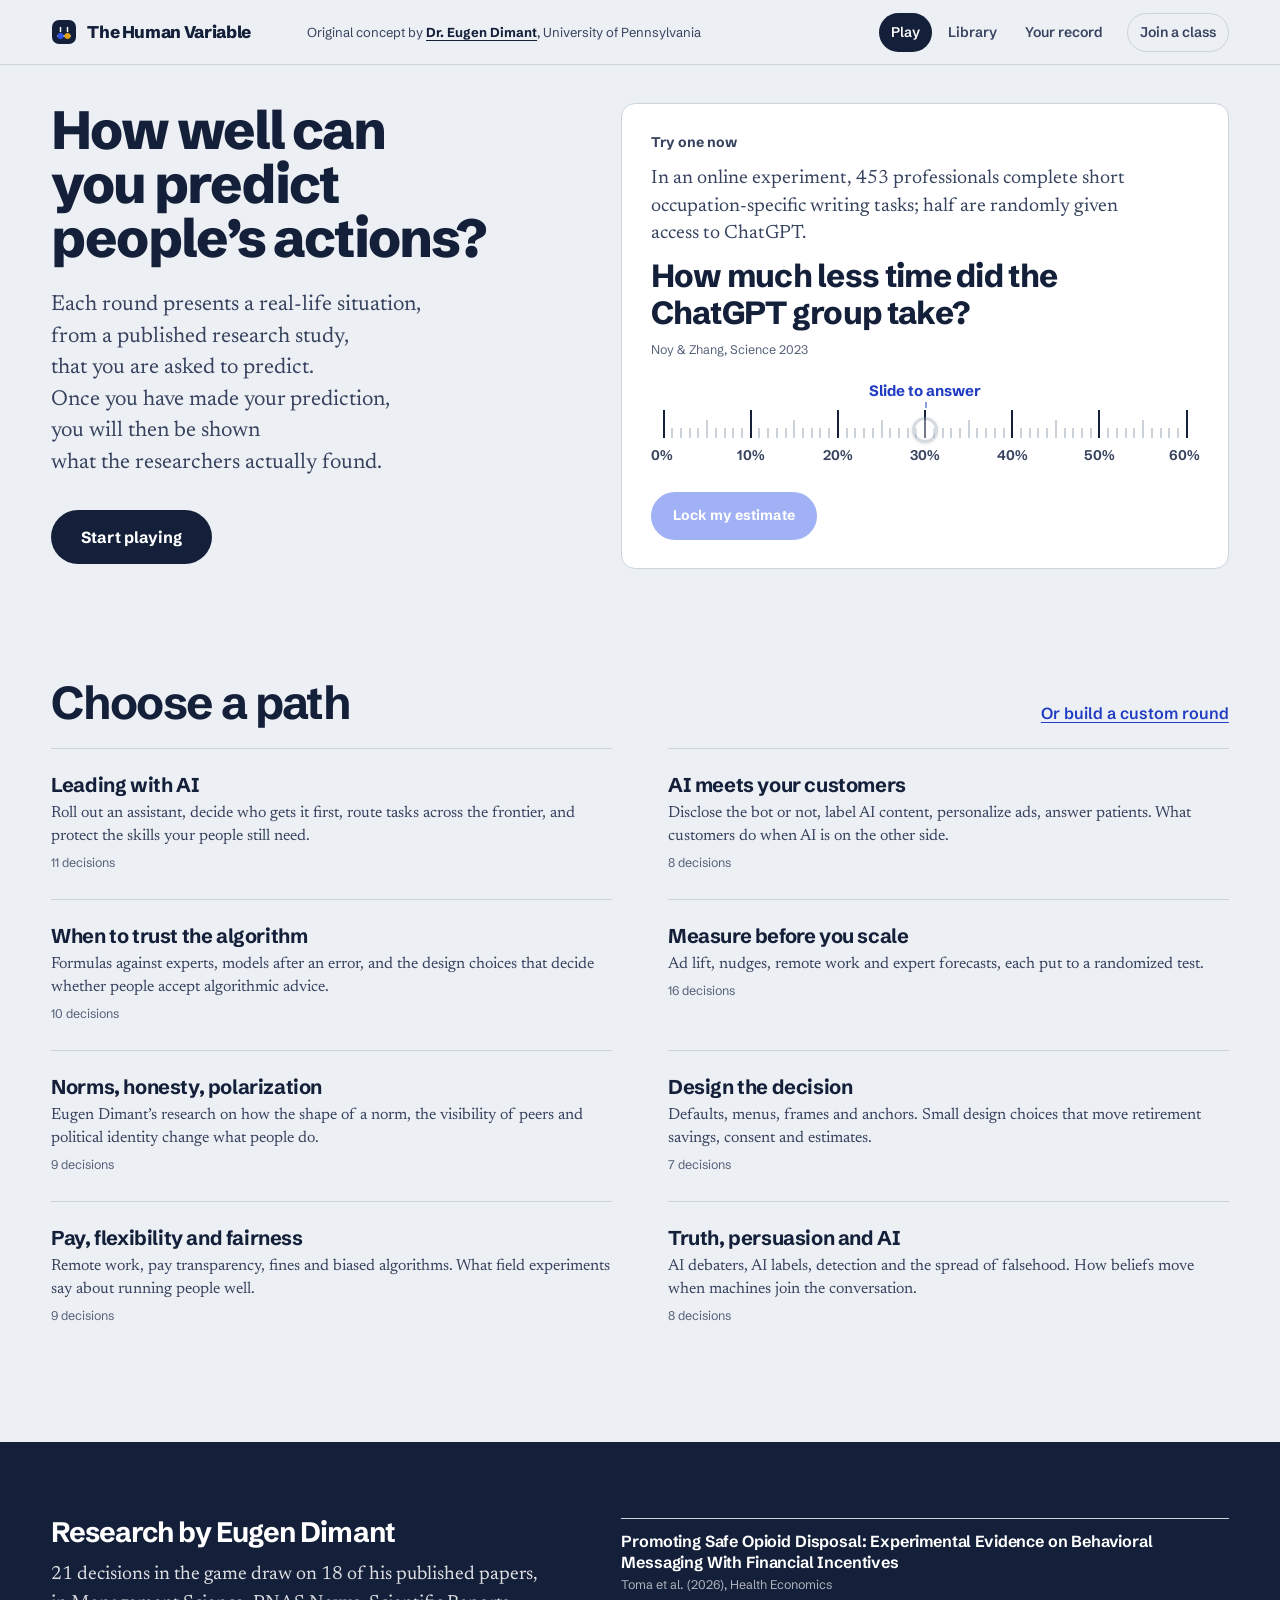
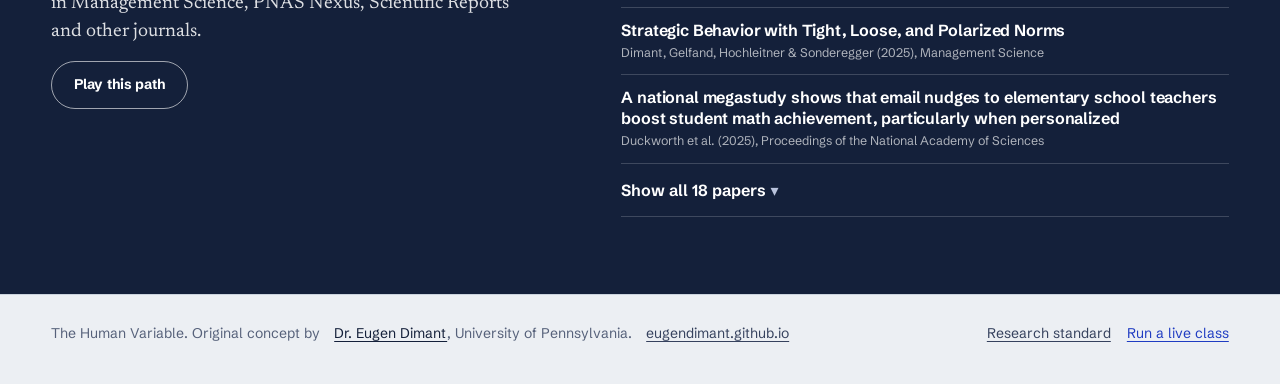
==== index.html @ dfaf4719 "Iteration 85: top-10 batch (tutor fallback coverage, closed phone, class hold, short-screen fit); re" ====
<!doctype html>
<html lang="en"><head><meta charset="utf-8"><meta name="viewport" content="width=device-width, initial-scale=1, viewport-fit=cover"><meta name="theme-color" content="#eceff3"><meta name="description" content="A decision game on behavioral science, AI and business: call the result of a published study and compare your call with it. Original concept by Eugen Dimant."><title>The Human Variable</title><link rel="icon" href="data:image/svg+xml,%3Csvg xmlns='http://www.w3.org/2000/svg' viewBox='0 0 26 26'%3E%3Crect x='1' y='1' width='24' height='24' rx='7' fill='%2314203a'/%3E%3Cline x1='6' y1='17' x2='20' y2='17' stroke='%23cbd3dd' stroke-width='1.5'/%3E%3Ccircle cx='9.5' cy='17' r='3' fill='%232f54eb'/%3E%3Ccircle cx='16.5' cy='17' r='3' fill='%23e0a01c'/%3E%3C/svg%3E"><meta property="og:title" content="The Human Variable"><meta property="og:description" content="Call the result of a published study on AI, work and behavior, and compare your call with it. Original concept by Eugen Dimant."><meta name="twitter:card" content="summary">
<style>/* The Human Variable — design tokens
   Two semantic colours carry the whole system: blue is the player's call, amber is the evidence.
   The distance between them is the lesson. Everything else stays quiet. */
@font-face{font-family:'Schibsted Grotesk';src:url([data-uri]) format('woff2');font-weight:400 900;font-display:swap}
@font-face{font-family:'Newsreader';src:url([data-uri]) format('woff2');font-weight:200 800;font-display:swap}
@font-face{font-family:'Newsreader';src:url([data-uri]) format('woff2');font-weight:200 800;font-style:italic;font-display:swap}
:root{
  --paper:#eceff3;--surface:#ffffff;--sunk:#e2e7ed;--ink:#14203a;--ink-2:#36425e;--muted:#56617a;--rule:#cbd3dd;--rule-strong:#9aa6b6;
  --you:#2f54eb;--you-soft:#dfe6ff;--you-ink:#1f3cc2;
  --ev:#e0a01c;--ev-soft:#fbefd2;--ev-ink:#7d5200;
  --good:#1d7a52;--bad:#b4362a;
  --sans:'Schibsted Grotesk',ui-sans-serif,system-ui,-apple-system,'Segoe UI',Arial,sans-serif;
  --serif:'Newsreader',Georgia,'Times New Roman',serif;
  --r-panel:14px;--r-ctl:10px;--gut:clamp(16px,4vw,56px);--max:1280px;
  --t1:clamp(40px,6.2vw,88px);--t2:clamp(30px,3.6vw,48px);--t3:clamp(22px,2.2vw,30px);--t4:19px;--t5:16px;--t6:14px;--t7:12.5px;
}
*{box-sizing:border-box}
html{-webkit-text-size-adjust:100%;scroll-padding-top:80px}
body.in-play{scroll-padding-bottom:128px}
html:has(body.in-play){scroll-padding-bottom:128px}
body{margin:0;background:var(--paper);color:var(--ink);font:400 var(--t5)/1.5 var(--sans);-webkit-font-smoothing:antialiased;font-feature-settings:'tnum' 0}
button,input,textarea,select{font:inherit;color:inherit}
button{cursor:pointer;background:none;border:0;padding:0}
button:disabled{cursor:not-allowed;opacity:.45}
a{color:var(--you-ink);text-underline-offset:3px}
:focus-visible{outline:3px solid var(--you);outline-offset:2px;border-radius:4px}
[hidden]{display:none!important}
.sr-only{position:absolute!important;width:1px;height:1px;overflow:hidden;clip:rect(0 0 0 0);white-space:nowrap}
.skip{position:absolute;left:12px;top:-60px;background:var(--ink);color:#fff;padding:10px 14px;border-radius:var(--r-ctl);z-index:100}
.skip:focus{top:12px}
.num{font-variant-numeric:tabular-nums}

/* Header */
.bar{position:sticky;top:0;z-index:30;background:var(--paper);border-bottom:1px solid var(--rule)}
.bar-in{max-width:var(--max);margin:auto;padding:0 var(--gut);height:64px;display:flex;align-items:center;gap:28px}
.brand{display:flex;align-items:center;gap:10px;text-decoration:none;color:var(--ink);font-weight:800;letter-spacing:-.02em;font-size:17px;white-space:nowrap}
.brand-glyph{width:26px;height:26px;flex:none}
.nav{display:flex;gap:4px;margin-left:auto}
.nav button{padding:8px 12px;border-radius:999px;font-weight:600;font-size:var(--t6);color:var(--ink-2)}
.nav button:hover{background:var(--sunk)}
.nav button[aria-current="page"]{background:var(--ink);color:#fff}
.menu-btn{display:none;margin-left:auto;width:40px;height:40px;border-radius:10px;border:1px solid var(--rule)}

/* Shared */
.wrap{max-width:var(--max);margin:auto;padding:0 var(--gut)}
.btn{display:inline-flex;align-items:center;justify-content:center;gap:10px;min-height:48px;padding:0 22px;border-radius:999px;font-weight:700;font-size:var(--t6);letter-spacing:.005em;transition:background .15s,transform .15s}
.btn-solid{background:var(--ink);color:#fff}
.btn-solid:hover:not(:disabled){background:#22325a}
.btn-you{background:var(--you);color:#fff}
.btn-you:hover:not(:disabled){background:var(--you-ink)}
.btn-line{border:1.5px solid var(--ink);color:var(--ink)}
.btn-line:hover{background:var(--surface)}
.btn-quiet{min-height:40px;padding:0 14px;color:var(--ink-2);border:1px solid var(--rule);background:var(--surface)}
.btn-quiet:hover{border-color:var(--rule-strong)}
.link-btn{color:var(--you-ink);font-weight:600;text-decoration:underline;text-underline-offset:3px}
.kicker{font-size:var(--t6);font-weight:600;color:var(--muted)}
.serif{font-family:var(--serif)}
.panel{background:var(--surface);border:1px solid var(--rule);border-radius:var(--r-panel)}
.tag{display:inline-flex;align-items:center;gap:6px;height:26px;padding:0 10px;border-radius:999px;background:var(--sunk);font-size:var(--t7);font-weight:650;color:var(--ink-2)}
.tag-ev{background:var(--ev-soft);color:var(--ev-ink)}
.tag-you{background:var(--you-soft);color:var(--you-ink)}
.dot{width:9px;height:9px;border-radius:50%;display:inline-block;flex:none}
.dot-you{background:var(--you)}.dot-ev{background:var(--ev)}

/* Home */
.hero{padding-top:clamp(36px,6vw,84px);padding-bottom:clamp(40px,6vw,72px)}
.hero h1{font-size:clamp(44px,5.4vw,78px);line-height:.98;letter-spacing:-.035em;font-weight:800;margin:0;max-width:none}
.hero-lede{font-family:var(--serif);font-size:clamp(19px,1.7vw,23px);line-height:1.45;color:var(--ink-2);max-width:34em;margin:0 0 30px}
.hero-actions{display:flex;flex-wrap:wrap;gap:12px}
.hero-meta{margin-top:26px;font-size:var(--t7);color:var(--muted)}

.facts{display:grid;grid-template-columns:repeat(4,1fr);border-top:1px solid var(--rule);border-bottom:1px solid var(--rule)}
.fact{padding:22px 16px 22px 0}
.fact+.fact{padding-left:24px;border-left:1px solid var(--rule)}
.fact b{display:block;font-size:var(--t2);letter-spacing:-.03em;line-height:1;font-weight:750}
.fact span{font-size:var(--t6);color:var(--muted)}

.section{padding-top:clamp(48px,7vw,96px);padding-bottom:clamp(48px,7vw,96px)}
.section-head{display:grid;grid-template-columns:1fr 1fr;gap:32px;align-items:end;margin-bottom:32px}
.section-head h2{font-size:var(--t2);line-height:1.02;letter-spacing:-.035em;margin:0;font-weight:780}
.section-head p{margin:0;color:var(--ink-2);font-family:var(--serif);font-size:19px;max-width:32em}

.picker{display:grid;grid-template-columns:repeat(5,1fr);gap:10px}
.pick{text-align:left;padding:18px;min-height:132px;border-radius:var(--r-panel);border:1px solid var(--rule);background:var(--surface);display:flex;flex-direction:column;justify-content:space-between;gap:12px;transition:border-color .15s}
.pick:hover{border-color:var(--rule-strong)}
.pick[aria-pressed="true"]{border-color:var(--ink);box-shadow:inset 0 0 0 1px var(--ink)}
.pick strong{font-size:19px;letter-spacing:-.02em;line-height:1.15}
.pick small{color:var(--muted);font-size:var(--t7)}
.lengths{display:flex;flex-wrap:wrap;gap:8px;margin:26px 0 22px;align-items:center}
.lengths .label{margin-right:8px}
.seg{height:40px;padding:0 16px;border-radius:999px;border:1px solid var(--rule);background:var(--surface);font-weight:600;font-size:var(--t6)}
.seg[aria-pressed="true"]{background:var(--ink);color:#fff;border-color:var(--ink)}

.formats{display:grid;grid-template-columns:repeat(4,1fr);gap:1px;background:var(--rule);border:1px solid var(--rule);border-radius:var(--r-panel);overflow:hidden}
.format{background:var(--surface);padding:22px}
.format h3{font-size:17px;margin:12px 0 6px;letter-spacing:-.01em}
.format p{margin:0;color:var(--muted);font-size:var(--t6);line-height:1.5}
.format svg{display:block;height:34px;width:auto}

.dimant{display:grid;grid-template-columns:1fr 1.2fr;gap:clamp(24px,5vw,72px);align-items:start}
.dimant h2{font-size:var(--t2);letter-spacing:-.035em;line-height:1.02;margin:0 0 14px}
.dimant p{font-family:var(--serif);font-size:19px;color:var(--ink-2);margin:0 0 14px}
.paper-list{list-style:none;margin:0;padding:0;border-top:1px solid var(--rule)}
.paper-list li{border-bottom:1px solid var(--rule)}
.paper-list button{width:100%;text-align:left;padding:16px 0;display:grid;grid-template-columns:1fr auto;gap:16px;align-items:baseline}
.paper-list strong{font-weight:650;letter-spacing:-.01em}
.paper-list small{color:var(--muted);font-size:var(--t7)}

/* Play */
.play{padding-top:28px;padding-bottom:64px}
.play-top{display:flex;align-items:center;gap:18px;margin-bottom:22px;flex-wrap:wrap}
.steps{display:flex;gap:4px;flex:1;min-width:160px}
.steps i{flex:1;height:5px;border-radius:4px;background:var(--rule)}
.steps i.done{background:var(--ink)}
.steps i.now{background:var(--you)}
.play-grid{display:grid;grid-template-columns:minmax(0,1.25fr) minmax(320px,.9fr);gap:clamp(20px,3vw,40px);align-items:start}
.card{padding:clamp(22px,3vw,40px)}
.case-strip{display:flex;gap:8px;align-items:center;margin-bottom:14px;flex-wrap:wrap}
.scene{font-family:var(--serif);font-size:clamp(19px,1.6vw,22px);line-height:1.5;color:var(--ink-2);margin:14px 0 22px;max-width:40em}
.q{font-size:var(--t3);line-height:1.15;letter-spacing:-.025em;margin:0 0 22px;font-weight:760}
.hint{font-size:var(--t6);color:var(--muted);margin:-10px 0 16px}
/* options as a ruled list with hanging numerals, not a stack of boxed buttons (redesign, round 36) */
.opts{display:grid;gap:0;border-bottom:1px solid var(--rule)}
.opt{display:grid;grid-template-columns:34px 1fr auto;gap:14px;align-items:center;text-align:left;padding:15px 10px 15px 4px;border:0;border-top:1px solid var(--rule);border-radius:0;background:none;color:var(--ink);transition:background .15s}
.opt:hover:not(:disabled){background:rgba(20,32,58,.045)}
.opt .k{width:28px;height:28px;border-radius:50%;display:grid;place-items:center;background:none;color:var(--muted);font-weight:700;font-size:15px;font-variant-numeric:tabular-nums;box-shadow:inset 0 0 0 1.5px var(--rule-strong)}
.opt[aria-pressed="true"]{background:var(--you-soft);font-weight:650}
.opt[aria-pressed="true"] .k{background:var(--you);color:#fff;box-shadow:none}
.opt.is-ev{background:var(--ev-soft)}
.opt.is-ev .k{background:var(--ev);color:var(--ink);box-shadow:none}
.opt .mark{font-size:var(--t7);font-weight:700;display:flex;gap:6px;align-items:center;white-space:nowrap}
.opt:disabled{cursor:default;opacity:1}

/* Instruments */
.meter{padding:6px 0 4px}
.meter-read{display:flex;justify-content:space-between;align-items:baseline;gap:12px;margin-bottom:8px}
.meter-read b{font-size:clamp(36px,4vw,54px);letter-spacing:-.03em;line-height:1;color:var(--you-ink);font-variant-numeric:tabular-nums}
.meter-read b.empty{visibility:hidden}   /* the read-out keeps its size before the first touch; the action bar carries the instruction */
input[type=range]{-webkit-appearance:none;appearance:none;width:100%;height:36px;background:transparent;margin:0}
input[type=range]::-webkit-slider-runnable-track{height:6px;border-radius:4px;background:linear-gradient(to right,var(--you) var(--fill,50%),var(--rule) var(--fill,50%))}
input[type=range]::-moz-range-track{height:6px;border-radius:4px;background:var(--rule)}
input[type=range]::-moz-range-progress{height:6px;border-radius:4px;background:var(--you)}
input[type=range]::-webkit-slider-thumb{-webkit-appearance:none;width:26px;height:26px;border-radius:50%;background:var(--surface);border:3px solid var(--you);margin-top:-10px;box-shadow:0 1px 3px rgba(0,0,0,.25)}
input[type=range]::-moz-range-thumb{width:20px;height:20px;border-radius:50%;background:var(--surface);border:3px solid var(--you)}
input[type=range].untouched::-webkit-slider-thumb{border-color:var(--rule-strong)}
input[type=range].untouched::-webkit-slider-runnable-track{background:var(--rule)}
.axis{display:flex;justify-content:space-between;font-size:var(--t7);color:var(--muted)}
.claim{font-family:var(--serif);font-size:22px;line-height:1.4;margin:0 0 20px;quotes:'“' '”'}.claim::before{content:open-quote}.claim::after{content:close-quote}   /* the claim is set as a quotation: no stripe, no box in a box (rules 7 and 21) */
.rank-list{list-style:none;margin:0;padding:0;display:grid;gap:8px}
.rank-item{display:grid;grid-template-columns:30px 1fr auto;gap:12px;align-items:center;padding:10px 10px 10px 14px;border:1.5px solid var(--rule);border-radius:var(--r-ctl);background:var(--surface)}
.rank-item .pos{font-weight:800;color:var(--you-ink);font-variant-numeric:tabular-nums}
.rank-move{display:flex;gap:4px}
.rank-move button{width:40px;height:40px;border-radius:var(--r-ctl);border:1px solid var(--rule);font-size:18px;line-height:1}
.rank-move button:hover:not(:disabled){border-color:var(--rule-strong);background:var(--sunk)}
.alloc{display:grid;gap:14px}
.alloc-row{display:grid;grid-template-columns:minmax(0,1fr) 150px 56px;gap:14px;align-items:center}
.alloc-row label{font-weight:600;font-size:15px;line-height:1.3}
.alloc-row output{font-weight:800;text-align:right;font-variant-numeric:tabular-nums}
.alloc-total{display:flex;justify-content:space-between;align-items:center;padding:12px 14px;border-radius:var(--r-ctl);background:var(--sunk);font-weight:650;font-size:var(--t6)}
.alloc-total.ok{background:var(--you-soft);color:var(--you-ink)}
.deleg{display:grid;gap:10px}
.deleg-row{border:1.5px solid var(--rule);border-radius:var(--r-ctl);padding:14px;background:var(--surface)}
.deleg-row p{margin:0 0 10px;font-weight:600;line-height:1.35}
.deleg-opts{display:flex;flex-wrap:wrap;gap:6px}
.deleg-opts button{height:36px;padding:0 13px;border-radius:999px;border:1px solid var(--rule);font-size:13.5px;font-weight:600}
.deleg-opts button[aria-pressed="true"]{background:var(--you);border-color:var(--you);color:#fff}
.deleg-opts button.is-ev{box-shadow:0 0 0 2px var(--ev)}
.deleg-why{margin:10px 0 0;font-size:var(--t6);color:var(--ink-2);font-family:var(--serif);font-size:16px}
.dag{width:100%;height:auto;display:block;margin:0 0 18px;background:var(--sunk);border-radius:var(--r-ctl)}

/* Side panel */
.side{position:sticky;top:84px;display:grid;gap:14px}
.bet{padding:22px}
.bet h2{font-size:var(--t5);margin:0 0 2px}
.bet p{margin:0 0 12px;color:var(--muted);font-size:var(--t6)}
.bet .btn{width:100%;margin-top:14px}
.bet-note{font-size:var(--t7);color:var(--muted);margin-top:10px;text-align:center}
.stakes{padding:20px}
.stakes dl{margin:0;display:grid;grid-template-columns:auto 1fr;gap:8px 14px;font-size:var(--t6)}
.stakes dt{color:var(--muted)}
.stakes dd{margin:0;font-weight:600}

/* Reveal */
.verdict{display:flex;gap:12px;align-items:center;flex-wrap:wrap;margin-bottom:12px}
.verdict-score{font-size:var(--t6);font-weight:700}
.reveal-title{font-size:var(--t2);line-height:1.02;letter-spacing:-.035em;margin:4px 0 16px;font-weight:800}
.reveal-body{font-family:var(--serif);font-size:clamp(19px,1.5vw,21px);line-height:1.55;color:var(--ink);margin:0 0 22px;max-width:38em}
.lessons{display:grid;grid-template-columns:1fr 1fr;gap:12px;margin:0 0 22px}
.lesson{padding:14px 0 0;border-top:1px solid var(--rule)}
.lesson h3{font-size:var(--t6);margin:0 0 6px}
.lesson p{margin:0;font-family:var(--serif);font-size:17px;line-height:1.5;color:var(--ink-2)}
.follow{border-top:1px solid var(--rule)}
.follow details{border-bottom:1px solid var(--rule)}
.follow summary{cursor:pointer;padding:14px 0;font-weight:650;list-style:none;display:flex;justify-content:space-between;gap:12px}
.follow summary::-webkit-details-marker{display:none}
.follow summary::after{content:'+';font-weight:400;font-size:20px;line-height:1;color:var(--muted)}
.follow details[open] summary::after{content:'–'}
.follow details p{margin:0 0 16px;font-family:var(--serif);font-size:17px;line-height:1.55;color:var(--ink-2)}
.next-row{display:flex;gap:10px;flex-wrap:wrap;margin-top:26px;align-items:center}
.note-box textarea{width:100%;min-height:84px;border:1px solid var(--rule);border-radius:var(--r-ctl);padding:12px;resize:vertical;background:var(--surface);font-family:var(--serif);font-size:17px}

.gap{padding:22px}
.gap h2{font-size:var(--t5);margin:0 0 4px}
.gap-legend{display:flex;gap:16px;font-size:var(--t7);color:var(--ink-2);margin:6px 0 4px;flex-wrap:wrap}
.gap-legend span{display:inline-flex;gap:6px;align-items:center}
.gap svg{width:100%;height:auto;display:block;overflow:visible}
.gap-caption{font-size:var(--t7);color:var(--muted);margin:8px 0 0;line-height:1.5}
.ev-mark{transition:transform .9s cubic-bezier(.2,.8,.2,1),opacity .4s}
.source-card{padding:20px}
.source-card h3{font-family:var(--serif);font-weight:500;font-size:18px;line-height:1.35;margin:8px 0 6px}
.source-card p{margin:0;font-size:var(--t6);color:var(--ink-2)}
.source-card .row{display:flex;justify-content:space-between;gap:10px;align-items:center;margin-top:12px;flex-wrap:wrap}
.status{display:inline-flex;gap:6px;align-items:center;font-size:var(--t7);font-weight:650}
.status{font-weight:650}

.tutor{padding:20px}
.tutor h2{font-size:var(--t5);margin:0 0 4px}
.tutor p.small{font-size:var(--t7);color:var(--muted);margin:8px 0 0}
.tutor-chips{display:flex;flex-wrap:wrap;gap:6px;margin:10px 0}
.tutor-chips button{font-size:13px;padding:7px 11px;border-radius:999px;border:1px solid var(--rule);text-align:left}
.tutor-line{display:flex;gap:8px;margin-top:6px}
.tutor-line input{flex:1;min-width:0;height:44px;border:1px solid var(--rule);border-radius:var(--r-ctl);padding:0 12px;background:var(--surface)}
.tutor-answer{margin-top:12px;padding:14px;border-radius:var(--r-ctl);background:var(--sunk);font-family:var(--serif);font-size:16.5px;line-height:1.55;white-space:pre-wrap}
.tutor-answer cite{font-style:normal;font-family:var(--sans);font-size:var(--t7);font-weight:650;color:var(--ev-ink)}

/* Atlas */
.atlas-head{padding-top:clamp(36px,5vw,64px);padding-bottom:24px}
.atlas-head h1{font-size:var(--t2);letter-spacing:-.03em;line-height:1;margin:0 0 12px}
.atlas-tools{display:flex;gap:10px;flex-wrap:wrap;align-items:center;margin:18px 0}
.search{flex:1 1 320px;display:flex;align-items:center;gap:10px;height:48px;border:1px solid var(--rule);border-radius:999px;padding:0 16px;background:var(--surface)}
.search input{flex:1;border:0;background:transparent;height:100%;outline:none;min-width:0}
.search:focus-within{outline:3px solid var(--you);outline-offset:2px}
/* All decisions: a ruled index, one entry per decision; format and area as a phrase, your best score in ink (review 28: rules 2, 4, 18) */
.atlas-grid{display:block;padding-bottom:64px}
.entry{display:grid;grid-template-columns:minmax(0,1fr) auto;column-gap:24px;row-gap:4px;width:100%;text-align:left;padding:16px 0;border:0;border-top:1px solid var(--rule);border-radius:0;background:none}
.entry:hover .entry-title{color:var(--you-ink)}
.entry .entry-title{grid-column:1;font-weight:750;font-size:18px;line-height:1.25;letter-spacing:-.015em}
.entry .entry-best{grid-column:2;grid-row:1;font-weight:700;color:var(--ink);white-space:nowrap}
.entry .entry-q{grid-column:1/-1;color:var(--ink-2);font-family:var(--serif);font-size:17px;line-height:1.45;max-width:68ch}
.entry .entry-meta{grid-column:1/-1;font-size:var(--t7);color:var(--muted)}

/* Record */
.rec-head{padding-top:clamp(36px,5vw,64px);padding-bottom:8px}
.rec-head h1{font-size:var(--t2);letter-spacing:-.03em;line-height:1;margin:0 0 12px}
.kpis{display:grid;grid-template-columns:repeat(4,1fr);gap:12px;margin:26px 0}
.kpi{padding:18px}
.kpi b{display:block;font-size:var(--t2);letter-spacing:-.03em;line-height:1;font-variant-numeric:tabular-nums}
.kpi span{font-size:var(--t6);color:var(--muted)}
.rec-grid{display:grid;grid-template-columns:minmax(0,1fr) minmax(0,1fr);column-gap:56px}.rec-col{display:grid;gap:0;align-content:start}
.rec-grid{align-items:start}
@media (max-width:820px){.rec-grid>.rec-panel:first-child{grid-row:auto}}
.rec-panel{padding:24px 0 28px;background:none;border:0;border-top:1px solid var(--rule);border-radius:0;box-shadow:none}   /* record sections are rules, not three equal cards */
.rec-panel h2{font-size:var(--t4);margin:0 0 4px}
.rec-panel>p{margin:0 0 12px;color:var(--muted);font-size:var(--t6)}
.hist{list-style:none;margin:0;padding:0}
.hist li{display:grid;grid-template-columns:1fr auto;gap:12px;padding:11px 0;border-bottom:1px solid var(--rule);font-size:var(--t6)}
.hist small{color:var(--muted);font-size:12.5px;display:block}
.bar-score{display:inline-block;width:64px;height:6px;border-radius:4px;background:var(--rule);position:relative;vertical-align:middle;margin-left:8px}
.bar-score i{position:absolute;left:50%;top:0;bottom:0;border-radius:4px;background:var(--ink)}.bar-score .zero{position:absolute;left:50%;top:-3px;bottom:-3px;width:2px;margin-left:-1px;background:var(--ink-2)}
.tools{display:flex;gap:8px;flex-wrap:wrap;margin:22px 0 64px}

/* Modal, toast */
.modal-back{position:fixed;inset:0;background:rgba(14,22,40,.55);display:grid;place-items:center;padding:16px;z-index:60}
.modal{background:var(--surface);border-radius:var(--r-panel);max-width:640px;width:100%;max-height:min(86vh,800px);overflow:auto;padding:clamp(22px,4vw,36px);position:relative}
.modal h2{font-size:var(--t3);letter-spacing:-.025em;line-height:1.12;margin:6px 40px 12px 0}
.modal p,.modal li{font-family:var(--serif);font-size:17.5px;line-height:1.55;color:var(--ink-2)}
.modal .close{position:absolute;right:14px;top:14px;width:40px;height:40px;border-radius:10px;border:1px solid var(--rule);font-size:20px}
.modal table{border-collapse:collapse;width:100%;font-size:var(--t6)}
.modal td,.modal th{text-align:left;padding:6px 8px;border-bottom:1px solid var(--rule);vertical-align:top}
.toast{position:fixed;left:50%;top:76px;transform:translate(-50%,-30px);opacity:0;background:var(--ink);color:#fff;padding:12px 18px;border-radius:999px;font-size:var(--t6);font-weight:600;transition:.25s;z-index:70;pointer-events:none;max-width:calc(100vw - 32px)}
.toast.show{transform:translate(-50%,0);opacity:1}

.foot{border-top:1px solid var(--rule);padding:28px 0 40px;font-size:var(--t6);color:var(--muted)}
.foot .wrap{display:flex;justify-content:space-between;gap:16px;flex-wrap:wrap;align-items:center}
.foot nav{display:flex;gap:16px;flex-wrap:wrap}
.foot button{color:var(--ink-2);text-decoration:underline;text-underline-offset:3px}
.empty-state{padding:40px;text-align:center;color:var(--muted)}

/* Responsive */
@media (max-width:1080px){
  .picker{grid-template-columns:repeat(3,1fr)}
  .formats{grid-template-columns:repeat(2,1fr)}
  .play-grid{grid-template-columns:1fr}
  .side{position:static}
}
@media (max-width:820px){
  .section-head,.dimant,.rec-grid{grid-template-columns:1fr}
  .facts{grid-template-columns:repeat(2,1fr)}
  .fact:nth-child(3){padding-left:0;border-left:0}
  .fact:nth-child(n+3){border-top:1px solid var(--rule)}
  .kpis{grid-template-columns:repeat(2,1fr)}
  .lessons{grid-template-columns:1fr}
  .nav{display:none;position:absolute;top:64px;left:0;right:0;background:var(--paper);border-bottom:1px solid var(--rule);flex-direction:column;padding:10px var(--gut) 16px}
  .nav.open{display:flex}
  .nav button{text-align:left;padding:12px}
  .menu-btn{display:grid;place-items:center}
}
@media (max-width:560px){
  .paper-list button{grid-template-columns:1fr;gap:4px}
  .picker{grid-template-columns:1fr 1fr}
  .pick{min-height:104px}
  .formats{grid-template-columns:1fr}
  .alloc-row{grid-template-columns:1fr 64px;grid-template-areas:"l o" "s s"}
  .alloc-row label{grid-area:l}.alloc-row output{grid-area:o}.alloc-row input{grid-area:s}
  .opt{grid-template-columns:30px 1fr;}
  .opt .mark{grid-column:2}
  .hero h1{max-width:none}
}
@media (prefers-reduced-motion:reduce){
  *,*::before,*::after{transition:none!important;animation:none!important;scroll-behavior:auto!important}
}
@media print{.bar,.foot,.side .tutor,.next-row{display:none}body{background:#fff}}

.room-wait{max-width:760px;margin:0 auto}
.room-wait .q{max-width:none}

/* Paths, summary, playbook */
.summary{display:grid;grid-template-columns:repeat(auto-fit,minmax(240px,1fr));gap:12px;margin:0 0 26px}
.lesson-card{padding:18px}
.lesson-card h3,.lesson-card .card-h{margin:6px 0;font-size:18px;letter-spacing:-.015em}
.lesson-card p{margin:0 0 8px;font-family:var(--serif);font-size:16.5px;line-height:1.5;color:var(--ink-2)}
.theme{padding:clamp(20px,3vw,32px);margin-bottom:14px;display:grid;grid-template-columns:minmax(0,.8fr) minmax(0,1.2fr);column-gap:24px;row-gap:14px;align-items:start}
.theme-head{display:contents}.theme-head h2{grid-column:1;grid-row:2;align-self:start}.theme-head p{grid-column:2;grid-row:1/span 2}
.theme>.btn{grid-column:1;grid-row:3;justify-self:start;align-self:center}.theme>.theme-more{grid-column:2;grid-row:3;margin:0;align-self:center}
.theme-head h2{font-size:var(--t3);letter-spacing:-.025em;margin:0;line-height:1.1}
.theme-head p{margin:0;font-family:var(--serif);font-size:19px;line-height:1.5;color:var(--ink-2)}
.findings{list-style:none;margin:0 0 18px;padding:0;border-top:1px solid var(--rule)}
.findings li{display:grid;grid-template-columns:1fr auto;gap:16px;align-items:center;padding:14px 0;border-bottom:1px solid var(--rule);font-family:var(--serif);font-size:17px;line-height:1.5}
.findings strong{font-family:var(--sans);font-size:15.5px}
.findings small{font-family:var(--sans);font-size:var(--t7);color:var(--muted)}
@media (max-width:820px){.theme{grid-template-columns:1fr}.theme-head h2,.theme-head p,.theme>.btn,.theme>.theme-more{grid-column:1;grid-row:auto}.findings li{grid-template-columns:1fr}}

[tabindex="-1"]:focus{outline:none}
.big-stat{font-size:40px;letter-spacing:-.03em;margin:6px 0;font-weight:800;line-height:1}
.rank-cmp{list-style:none;margin:10px 0 0;padding:0;display:grid;gap:8px}
.rank-cmp li{display:grid;grid-template-columns:1fr 30px 30px;gap:8px;align-items:center;padding:8px 10px;border-radius:var(--r-ctl);background:var(--sunk)}
.rc-name{font-weight:600;font-size:14.5px;line-height:1.3}
.rc-name small{display:block;font-weight:500;color:var(--ev-ink);font-size:var(--t7)}
.rc-badge{width:28px;height:28px;border-radius:50%;display:grid;place-items:center;font-weight:800;font-size:13px}
.rc-badge.ev{background:var(--ev);color:var(--ink)}
.rc-badge.you{background:var(--you);color:#fff}
.rc-badge.you.same{box-shadow:0 0 0 3px var(--ev-soft)}
.rc-head{display:flex;justify-content:space-between;gap:10px;font-size:var(--t7);color:var(--muted);margin-top:8px;flex-wrap:wrap}
.rc-head i{margin:0 4px 0 8px}
.deleg-cmp{list-style:none;margin:8px 0 0;padding:0;display:grid;gap:8px}
.deleg-cmp li{display:grid;gap:6px;padding:10px;border-radius:var(--r-ctl);background:var(--sunk);font-size:14px;font-weight:600;line-height:1.35}
.chip-row{display:flex;gap:6px;flex-wrap:wrap}
.chip{font-size:12px;font-weight:700;padding:3px 9px;border-radius:999px}
.chip.you{background:var(--you);color:#fff}.chip.ev{background:var(--ev);color:var(--ink)}
.deleg-opts button:disabled{opacity:.5}
.deleg-opts button:disabled[aria-pressed="true"],.deleg-opts button:disabled.is-ev{opacity:1}
.opt:disabled .k{opacity:1}
.findings .btn{font-family:var(--sans)}

/* ===== Focus mode (one decision per screen, Duolingo-style action bar) ===== */
body.in-play .bar, body.in-play .foot{display:none}
body.in-play{background:var(--paper)}
.focus{max-width:820px;margin:0 auto;padding:0 var(--gut) 140px}
.focus-top{position:sticky;top:0;z-index:20;display:flex;align-items:center;gap:16px;padding:16px 0;background:var(--paper)}
.x{width:40px;height:40px;border-radius:50%;display:grid;place-items:center;color:var(--ink-2);flex:none}
.x:hover{background:var(--sunk)}
.focus-top .steps{flex:1}
.focus-top .count{font-size:var(--t6);font-weight:650;color:var(--muted);flex:0 1 auto;min-width:0;text-align:right}
.focus-card{padding:clamp(8px,2vw,16px) 0 0}
.eyebrow-line{display:flex;gap:10px;align-items:center;flex-wrap:wrap;margin:6px 0 14px;font-size:var(--t6);color:var(--muted)}
.eyebrow-line .fmt{font-weight:750;color:var(--you-ink)}
.focus .scene{margin:0 0 6px;font-size:clamp(19px,1.7vw,22px);text-wrap:pretty}
.study-line{margin:0 0 26px;font-size:var(--t7);color:var(--muted)}
.focus .q{font-size:clamp(26px,3.2vw,40px);margin:0 0 26px}
.conf-row{display:grid;grid-template-columns:minmax(0,1fr) 52px;gap:16px;align-items:center;margin-top:28px;padding-top:20px;border-top:1px solid var(--rule)}.opts + .conf-row{border-top:0;padding-top:0}
.conf-row label{font-weight:650;font-size:var(--t6);grid-column:1/-1}
.conf-row input{min-width:0}
.conf-row output{font-weight:800;color:var(--you-ink);text-align:right}
.actionbar{position:fixed;left:0;right:0;bottom:0;z-index:25;background:var(--surface);border-top:1px solid var(--rule)}
.actionbar-in{max-width:820px;margin:0 auto;padding:14px var(--gut) calc(14px + env(safe-area-inset-bottom));display:flex;align-items:center;justify-content:space-between;gap:16px}
.btn-lg{min-height:54px;padding:0 30px;font-size:16px}
.focus .opt{min-height:62px;font-size:17px}
/* Reveal */
.reveal .verdict{display:flex;align-items:center;gap:12px;margin:0 0 10px;font-size:var(--t6);font-weight:650;color:var(--ink-2)}
.reveal .reveal-title{font-size:clamp(30px,3.4vw,46px);margin:0 0 24px}
.gap{margin:0 0 26px;padding:22px;border-radius:var(--r-panel);background:var(--surface);border:1px solid var(--rule)}
.gap .gap-legend{margin:0 0 6px}
.gap .opts{margin-top:6px}
.opts-recap{margin-top:16px}
.reveal .reveal-body{font-size:clamp(19px,1.7vw,22px)}
.action-note{margin:0 0 34px;font-family:var(--serif);font-size:19px;line-height:1.5}
.action-note strong{font-family:var(--sans,inherit);font-weight:750;color:var(--ink)}
.action-note h2{font-size:var(--t6);margin:0 0 4px;color:var(--ink)}
.action-note p{margin:0;font-family:var(--serif);font-size:19px;line-height:1.5}
.deep{border-top:1px solid var(--rule);padding-top:8px}
.tabs{display:flex;gap:4px;overflow-x:auto;scrollbar-width:none;margin:0 -4px 8px;padding:4px}
.tabs button{white-space:nowrap;padding:9px 14px;border-radius:999px;font-weight:650;font-size:var(--t6);color:var(--ink-2)}
.tabs button[aria-selected="true"]{background:var(--ink);color:#fff}
.tabs button:hover:not([aria-selected="true"]){background:var(--sunk)}
.tabpanel{min-height:120px}
.deep-text{font-family:var(--serif);font-size:18px;line-height:1.55;color:var(--ink-2);margin:10px 0}
.src-title{font-family:var(--serif);font-size:19px;line-height:1.4;margin:10px 0 4px}
.src p{margin:0 0 8px;font-size:var(--t6);color:var(--ink-2)}
.src .row{display:flex;gap:14px;align-items:center;flex-wrap:wrap}
.tutor{margin-top:18px;padding:18px;border-radius:var(--r-panel);background:var(--sunk)}
.tutor h2{margin:0 0 10px;font-size:var(--t5)}
.tutor .tutor-chips button{background:var(--surface)}
.note-box label{display:block;font-family:var(--serif);font-size:17px;margin:10px 0}
.note-box .btn{margin-top:10px}
/* Home declutter */
.hero{display:block}
.hero-actions{align-items:center;gap:18px}
.row-head{display:flex;justify-content:space-between;align-items:baseline;gap:16px;margin-bottom:22px;flex-wrap:wrap}
.row-head h2{font-size:var(--t2);letter-spacing:-.035em;margin:0;line-height:1}
.custom{padding:18px;margin-bottom:16px;display:grid;gap:12px}
.custom-row{display:flex;gap:8px;flex-wrap:wrap;align-items:center}
.custom-row .kicker{width:60px}
.seg small{color:inherit;opacity:.65;font-weight:600}
.dimant-band{padding-top:0}
.dimant h2{font-size:var(--t3)}
.lib-tabs{display:inline-flex;gap:4px;padding:4px;border-radius:999px;background:var(--sunk);margin-top:6px}
.lib-tabs button{padding:9px 16px;border-radius:999px;font-weight:650;font-size:var(--t6)}
.lib-tabs button[aria-selected="true"]{background:var(--surface);box-shadow:none;border:1px solid var(--rule)}
.nav .nav-join{border:1px solid var(--rule);margin-left:8px}
@media (max-width:820px){
  .hero{min-height:0}
  .conf-row{grid-template-columns:minmax(0,1fr) 52px}.conf-row input{min-width:0}.conf-row label{grid-column:1/-1}
  .actionbar-in{flex-wrap:wrap;gap:6px 12px;padding-top:10px}.actionbar-in .kicker{flex:1 1 100%;font-size:13px;line-height:1.3}.actionbar-in .kicker:empty{display:none}.actionbar-in .btn{flex:1}
  .tabs{flex-wrap:wrap;overflow:visible}
  body.in-play{scroll-padding-bottom:150px}
}

.axis-svg{width:100%;height:auto;display:block}
.fc-ask{margin:0 0 8px}
.q-claim{font-family:var(--serif);font-weight:500;letter-spacing:-.01em;line-height:1.2}


.score-strip{display:flex;align-items:flex-end;justify-content:space-between;gap:28px;flex-wrap:wrap;margin:26px 0 22px;padding-bottom:22px;border-bottom:1px solid var(--rule)}
.score-big b{display:block;font-size:clamp(72px,10vw,128px);letter-spacing:-.03em;line-height:1;font-weight:800}
.score-big span{font-size:var(--t6);color:var(--muted)}
.score-meta{display:flex;gap:28px;flex-wrap:wrap;margin:0}
.score-meta dt{font-size:var(--t7);color:var(--muted)}
.score-meta dd{margin:2px 0 0;font-weight:700;font-size:18px}
.how{margin:22px 0 0;padding:16px 20px;border-radius:var(--r-panel);background:var(--sunk)}
.how summary{cursor:pointer;font-weight:650}
.how p{font-family:var(--serif);font-size:17px;line-height:1.55;color:var(--ink-2);margin:10px 0 0;max-width:46em}
.tools{align-items:center;gap:18px}
.tool-links{display:flex;gap:18px;flex-wrap:wrap}
.link-quiet{text-align:left;font-weight:650;color:var(--ink)}
.link-quiet:hover{text-decoration:underline}

.theme-more{margin:0 0 16px}
.theme-more summary{cursor:pointer;font-weight:650;padding:10px 0;color:var(--you-ink)}
.conf-row output.empty{color:var(--rule-strong)}
.deleg-why{margin-top:12px}

.focus-card.is-locked .opt[aria-pressed="true"],.focus-card.is-locked .meter-read b,.focus-card.is-locked .rank-item,.focus-card.is-locked .deleg-opts button[aria-pressed="true"]{animation:lockpulse .42s ease-out}
@keyframes lockpulse{0%{transform:scale(1)}40%{transform:scale(1.025)}100%{transform:scale(1)}}
.resume{width:calc(100% - 2*var(--gut));display:flex;justify-content:space-between;align-items:center;gap:12px;flex-wrap:wrap;margin-top:18px;padding:12px 16px!important;border-radius:var(--r-panel);background:var(--you-soft);color:var(--you-ink);max-width:calc(var(--max) - 2*var(--gut))}
:root{color-scheme:light}

.hbars{display:grid;gap:14px;margin:6px 0 4px}
.hb-row{display:grid;grid-template-columns:minmax(0,1fr) 70px;grid-template-areas:"l l" "t v";gap:4px 12px;align-items:center}
.hb-label{grid-area:l;font-weight:650;font-size:15px;line-height:1.3}
.hb-row>.hb-track{grid-area:t}.hb-row>b{grid-area:v;font-size:15px;font-weight:800;white-space:nowrap}
.hb-track{height:14px;border-radius:var(--r-ctl);background:var(--sunk);position:relative;overflow:hidden}
.hb-track i{position:absolute;inset:0 auto 0 0;border-radius:var(--r-ctl);background:var(--ink);transform-origin:left}
.hb-track i.ev{background:var(--ev)}.hb-track i.you{background:var(--you)}
.hb-row.two{grid-template-areas:"l l" "t1 v1" "t2 v2"}
.hb-row.two>.hb-track:nth-of-type(2){grid-area:t1}.hb-row.two>b.you{grid-area:v1;color:var(--you-ink)}
.hb-row.two>.hb-track:nth-of-type(3){grid-area:t2}.hb-row.two>b.ev{grid-area:v2;color:var(--ev-ink);font-size:13px}
.grow{animation:grow .8s cubic-bezier(.2,.8,.2,1) both}
@keyframes grow{from{transform:scaleX(0)}to{transform:scaleX(1)}}
.alloc-cmp .hb-row{grid-template-columns:minmax(0,1fr) 100px}

.gap-claim{font-family:var(--serif);font-size:18px;line-height:1.4;margin:0 0 6px;color:var(--ink-2)}


.alloc-val{display:block;font-weight:600;color:var(--ev-ink);font-size:13px;margin-top:2px}

.lock-note{margin:0 0 14px;padding:10px 14px;border-radius:var(--r-ctl);background:var(--ev-soft);color:var(--ev-ink);font-size:var(--t6);line-height:1.4}

/* untouched inputs: a quiet prompt instead of a big placeholder, and a faint thumb so the start position is not an anchor */
input[type=range].untouched::-webkit-slider-thumb{opacity:.4}
input[type=range].untouched::-moz-range-thumb{opacity:.4}

#start.section{padding-top:clamp(24px,3vw,40px)}
.dimant>div:first-child{position:sticky;top:96px}
.dimant-stat{margin:14px 0 18px;color:var(--muted);font-size:var(--t6)}
@media (max-width:820px){.dimant>div:first-child{position:static}}

/* one dark editorial band: the research behind the game */
.dimant-band{background:var(--ink);color:#fff;max-width:none;padding:clamp(40px,6vw,80px) max(var(--gut),calc((100vw - var(--max))/2 + var(--gut)))}
.dimant-band .dimant h2{color:#fff}.dimant-band .dimant p{color:rgba(255,255,255,.86)}.dimant-band .dimant-stat{color:rgba(255,255,255,.7)}
.dimant-band .paper-list button{color:#fff;border-color:rgba(255,255,255,.18)}.dimant-band .paper-list small{color:rgba(255,255,255,.66)}
.dimant-band .btn-line{color:#fff;border-color:rgba(255,255,255,.6)}
.dimant-band .paper-list li{border-color:rgba(255,255,255,.18)}
/* wide screens: the reveal reads in two columns, the finding beside the evidence */
@media (min-width:1200px){
  .focus:has(.reveal){max-width:min(1480px,max(1240px,calc(100vw - 112px)))}   /* the reveal uses the width the question screen uses (review 48, m-4) */
  .focus:has(.reveal) .focus-top{max-width:none}
  .reveal{display:grid;grid-template-columns:minmax(0,1fr) minmax(0,1.08fr);column-gap:56px;align-items:start;grid-auto-flow:row dense}   /* dense: a live-class panel in the right column no longer pushes the finding down (audit 42) */
  .reveal>*{grid-column:1}
  .reveal>figure.gap{grid-column:2;grid-row:1/span 7;margin-top:0}
  .reveal>section.gap{grid-column:2}
  .reveal>.deep{grid-column:1/-1;margin-top:40px}   /* below both columns: no dead quadrant beside the questions (review 31) */
  .reveal>.deep .tabpanel:has(.follow){display:grid;grid-template-columns:minmax(0,1fr) minmax(0,1.08fr);column-gap:56px;align-items:start}
  .reveal>.deep .tabpanel:has(.follow) .tutor{margin-top:0}
  .focus:has(.reveal) .actionbar-in{max-width:min(1480px,max(1240px,calc(100vw - 112px)))}
  /* the question screen uses the same two columns: the question on the left, your answer beside it (owner, 2026-11-01: fill the space) */
  .focus:has(.q-col){max-width:var(--fitw,1240px)}
  .focus:has(.q-col) .actionbar-in{max-width:var(--fitw,1240px)}
  .focus-card:has(.q-col){display:grid;grid-template-columns:minmax(0,1fr) minmax(0,1.08fr);column-gap:56px;align-items:start}
  .focus-card:has(.q-col)>.lock-note{grid-column:1/-1}
  .a-col{padding-top:8px;align-self:center}   /* the instrument sits level with the question, not stranded at the top (review 32, m10) */
}

/* numeric reveal: the two numbers are the moment */
.gap-head{display:grid;grid-template-columns:auto auto 1fr;align-items:end;gap:6px 36px;margin:2px 0 14px;padding-bottom:16px;border-bottom:1px solid var(--rule)}
.gh-cell span{display:block;white-space:nowrap;font-size:var(--t7);color:var(--ink-2);margin-bottom:4px}
.gh-cell b{display:block;font-size:clamp(44px,4.6vw,68px);line-height:.95;font-weight:800;letter-spacing:-.03em}
.gh-you{color:#1f3cc2}.gh-ev{color:#7d5200}
.gh-gap{margin:0;justify-self:end;font-weight:700;font-size:var(--t4);color:var(--ink)}
.gap:has(.gap-head) .gap-legend{display:none}
@media (max-width:520px){.gap-head{grid-template-columns:1fr 1fr}.gh-gap{grid-column:1/-1;justify-self:start}}

/* causal reveal: the links arrive one at a time */
@keyframes edIn{from{opacity:0}to{opacity:1}}
.dag .ed{opacity:0;animation:edIn .3s ease forwards}
@media (prefers-reduced-motion:reduce){.dag .ed{opacity:1;animation:none}}

.conf-line{margin:-4px 0 12px;font-size:var(--t6);color:var(--ink-2)}

/* phone: the reveal tabs scroll sideways instead of wrapping */
@media (max-width:640px){.deep .tabs{flex-wrap:nowrap;overflow-x:auto;scrollbar-width:none;-webkit-overflow-scrolling:touch}.deep .tabs::-webkit-scrollbar{display:none}.deep .tabs [role=tab]{flex:none}}

/* ===== editorial pass (iteration 20) ===== */

/* evidence plate: the study's figure is the reveal's centrepiece */
.gap .hbars{gap:18px}
.gap .hb-label{font-size:16px}
.gap .hb-track{height:22px;border-radius:var(--r-ctl)}
.gap .hb-track i{border-radius:var(--r-ctl);background:rgba(20,32,58,.32)}
.gap .hb-track i.ev{background:var(--ev)}
.gap .hb-track i.you{background:var(--you)}
.gap .hb-row>b{font-size:22px;letter-spacing:-.02em;font-variant-numeric:tabular-nums}
.gap .hb-row{grid-template-columns:minmax(0,1fr) 84px}
.plate-h{font-size:var(--t7);font-weight:750;color:var(--ev-ink);margin:0 0 10px}


/* projector: a dark stage around white cards */
body.projector{background:#0f1830}
body.projector .join-banner{background:#16223f;border-color:#2a3a63;color:#fff}
body.projector .join-banner .kicker{color:#b9c4dd}
body.projector .join-url{color:#fff}
body.projector .join-code{color:#fff}
body.projector .proj-exit{background:#fff;color:#14203a}
body.projector .qr{background:#fff;padding:8px;border-radius:10px;box-sizing:content-box}
.deleg-cmp li.ok>span:first-child::before{content:"✓";color:var(--good);font-weight:800;margin-right:8px}
.gap:has(.deleg-cmp) .gap-legend{display:flex}
.score-row{display:flex;align-items:flex-end;gap:28px;flex-wrap:wrap}.spark{width:278px;height:56px;margin-bottom:14px}
/* causal diagrams sit on a faint lab grid, so the factors read as a board waiting for its links */
.dag{background:none;border:0}
.plate-more{margin-top:18px;padding-top:16px;border-top:1px solid var(--rule)}
.plate-more .small{font-size:var(--t7);color:var(--muted);margin:8px 0 0}
/* library: each principle shows how much of it the player has opened */
.theme-head p.locked{font-size:17px;color:var(--muted);font-style:italic}
.theme-meter{display:block;height:6px;border-radius:4px;background:var(--sunk);margin:14px 0 6px;overflow:hidden;max-width:320px}
.theme-meter i{display:block;height:100%;background:var(--ev);border-radius:4px}
.theme-count{display:block;font-family:var(--sans);font-style:normal;font-size:var(--t7);color:var(--muted)}
.theme{padding:clamp(18px,2.4vw,26px)}
.gap .hb-row:nth-child(2) .grow{animation-delay:.12s}.gap .hb-row:nth-child(3) .grow{animation-delay:.24s}.gap .hb-row:nth-child(4) .grow{animation-delay:.36s}
/* verdict: the first thing read after the call, set as a statement rather than a pill */
.verdict .tag{font-size:15px;font-weight:800;padding:6px 14px;border-radius:999px;background:var(--ink);color:#fff;letter-spacing:-.005em}
.verdict .tag.tag-ev{background:var(--ev);color:var(--ink)}
.verdict .num{font-size:15px;font-weight:750}
.hb-track i.ev.ns{background:transparent;box-shadow:inset 0 0 0 2px var(--ev)}   /* not significant: drawn, but not as a result */
.axis-svg .ax-track{stroke:#cbd3dd}.axis-svg .ax-band{fill:#fbefd2;stroke:#e0a01c}.axis-svg .ax-gap{stroke:#14203a}
.axis-svg .ax-you{fill:#1f3cc2}.axis-svg .ax-ev{fill:#7d5200}.axis-svg .ax-tick{fill:#56617a}

/* ===== the evidence plate: the reveal's signature, a dark panel carrying the paper's numbers ===== */
.gap.has-plate{padding:0;overflow:hidden;background:var(--surface)}
.plate{background:#14203a;color:#fff;padding:24px 24px 18px;--sunk:rgba(255,255,255,.12)}
.gap.has-plate>.opts-recap{padding:18px 22px 22px}
.plate .plate-h{color:#f0b43c}
.plate .gap-legend{color:#c9d2e6}
.plate .gap-caption,.plate .small,.plate .plate-more .small{color:#b9c4dd}
.plate .hb-label{color:#fff}
.plate .hb-track{background:rgba(255,255,255,.12)}
.plate .hb-track i{background:rgba(255,255,255,.45)}
.plate .hb-track i.ev{background:#f0b43c}.plate .hb-track i.you{background:#8ea4ff}
.plate .hb-track i.ev.ns{background:transparent;box-shadow:inset 0 0 0 2px #f0b43c}
.plate .hb-row>b{color:#fff}.plate .hb-row.two>b.you{color:#b8c6ff}.plate .hb-row.two>b.ev{color:#f0b43c}
.plate .gap-head{border-bottom-color:rgba(255,255,255,.16)}
.plate .gh-cell span{color:#c9d2e6}.plate .gh-you{color:#a9b9ff}.plate .gh-ev{color:#f0b43c}.plate .gh-gap{color:#fff}
.plate .gap-claim{color:#e8ecf5}
.plate .axis-svg .ax-track{stroke:rgba(255,255,255,.2)}.plate .axis-svg .ax-band{fill:rgba(240,180,60,.22);stroke:#f0b43c}.plate .axis-svg .ax-gap{stroke:#fff}
.plate .axis-svg .ax-you{fill:#a9b9ff}.plate .axis-svg .ax-ev{fill:#f0b43c}.plate .axis-svg .ax-tick{fill:#b9c4dd}
.plate .plate-more{border-top-color:rgba(255,255,255,.16)}
.plate .dag{background:none;border:0}
.plate .tag-ev{background:#f0b43c;color:#14203a}
.plate .rank-cmp li{background:rgba(255,255,255,.07);color:#fff}
.plate .deleg-cmp{gap:0}.plate .deleg-cmp li{background:none;border-radius:0;color:#fff;padding:12px 0;border-top:1px solid rgba(255,255,255,.16)}.plate .deleg-cmp li:first-child{border-top:0}   /* tasks separated by rules, not tiles inside the plate (review 26) */
.plate .rank-cmp small,.plate .alloc-val{color:#f0b43c}
.plate .big-stat{color:#fff}
.plate .chip.you{background:#2f54eb;color:#fff}.plate .chip.ev{background:#f0b43c;color:#14203a}
.plate .gap-legend .tag{background:#f0b43c;color:#14203a}
.study-card{display:grid;grid-template-columns:1fr 1fr;gap:12px 20px;margin:0;padding:18px 22px 20px;border-top:1px solid var(--rule)}
.study-card dt{font-size:var(--t7);color:var(--muted);font-weight:650;margin-bottom:2px}.study-card dd{margin:0;font-size:var(--t6);line-height:1.4;color:var(--ink)}
.rev-meta .study-card{padding:16px 0 0;border-top:1px solid var(--rule)}
.rev-meta .theme-strip{padding:14px 0 0;margin-top:18px}
@media (max-width:520px){.study-card{grid-template-columns:1fr}}
.reveal{position:relative}

/* hero demo on the same dark plate as the reveal's evidence: the page's one bold surface */

/* qa/DESIGN_RULES.md 11: balanced headings, no orphans */
h1,h2,h3{text-wrap:wrap}   /* fill each line before breaking (owner, 2026-11-01) */
p,li,dd{text-wrap:pretty}
.k-you{color:var(--you-ink);font-weight:700}.k-ev{color:var(--ev-ink);font-weight:700}
.plate .k-you{color:#b8c6ff}.plate .k-ev{color:#f0b43c}
.verdict strong{font-weight:750}.verdict strong.v-ok{color:var(--good,#1f7a4d)}
.reveal .verdict{margin:6px 0 18px}.reveal .verdict strong{font-size:18px;color:var(--ink)}.reveal .verdict strong.v-ok{color:var(--ink)}
.reveal .eyebrow-line{margin:0 0 16px}
.verdict strong.v-ok{color:var(--ink)}
/* R21: options recapped inside the evidence figure are rows, not cards */
.gap .opt{border:0;border-top:1px solid var(--rule);border-radius:0;box-shadow:none;background:none}
.gap .opt:first-child{border-top:0}
.plate .opt{border-top-color:rgba(255,255,255,.14)}
.rec-panel p{max-width:38em}
.lesson-card p{max-width:38em}
.how p{max-width:40em}
.ev-note{font-style:normal;font-weight:700;color:var(--ev-ink);white-space:nowrap}.plate .ev-note{color:#f0b43c}
.hb-row b small{font-size:12.5px;font-weight:600;opacity:.85}
.gap-caption{max-width:40em}
.alloc-cmp .hb-track{height:20px}
.score-unit{font-size:17px;font-weight:700;line-height:1.25;color:var(--ink-2);margin-bottom:16px}
.plate .rc-head{color:#c9d2e6}
@media (max-width:560px){.meter-read{flex-direction:column;align-items:flex-start;gap:4px}}
.room-id{margin:10px 0 0;font-weight:650;color:var(--ink-2)}

/* Paths: the featured path as the one dark surface, the rest as an index with rules between entries (one block, no overrides) */
.paths{display:grid;grid-template-columns:repeat(2,minmax(0,1fr));column-gap:56px;row-gap:0}
.path{position:relative;display:flex;flex-direction:column;gap:6px;text-align:left;color:var(--ink);background:none;border:0;border-top:1px solid var(--rule);border-radius:0;padding:24px 0 26px}
.path strong{font-size:20px;letter-spacing:-.02em;line-height:1.15}
.path>span{text-wrap:pretty;font-family:var(--serif);font-size:16px;line-height:1.45;color:var(--ink-2);max-width:36em}
.path small{color:var(--muted);font-size:var(--t7)}
.path:hover strong{text-decoration:underline;text-decoration-thickness:2px;text-underline-offset:5px}
.path-flag{font-style:normal;font-size:var(--t7);font-weight:700;color:#f0b43c}
.strip{display:inline-block;margin:0 10px 0 0;vertical-align:-1px}.strip rect{fill:rgba(20,32,58,.16)}.strip rect.on{fill:var(--ink)}
@media (max-width:640px){.paths{grid-template-columns:1fr}.path{padding:18px 0 20px}.path>span{font-size:15px}}
/* Library: principles as an index with rules between entries, no drawings, progress as a word-sized strip */
.theme{background:none;border:0;border-top:1px solid var(--rule);border-radius:0;box-shadow:none;padding:30px 0;margin:0}
.theme-head h2{grid-row:1}.theme-head p{grid-row:1}
.theme>.btn{grid-row:3;grid-column:2;justify-self:start;margin-top:4px}.theme>.theme-more{grid-row:2;grid-column:2}
.theme-count{margin-top:12px}
/* library by state (review 26): an opened principle leads with your result; unopened ones are one line each */
@media (min-width:821px){.theme-head p:not(.theme-you){grid-row:1/span 2}.theme>.theme-more{grid-row:3}.theme>.btn{grid-row:4}.theme-head p.theme-you{grid-column:1;grid-row:2;align-self:start}}
.theme-head p.theme-you{margin-top:8px;font-family:var(--sans);font-size:15px;color:var(--muted)}.theme-you b{font-size:var(--t4);color:var(--ink);margin-right:4px;letter-spacing:-.02em}
.theme-closed{border-top:1px solid var(--rule);padding-top:26px;margin-top:6px}.theme-closed-h{font-size:var(--t5);margin:0 0 10px}
.theme-rows{list-style:none;margin:0;padding:0}.theme-row{display:grid;grid-template-columns:minmax(0,1fr) auto auto;gap:18px;align-items:center;padding:12px 0;border-top:1px solid var(--rule)}.theme-row:first-child{border-top:0}
.theme-row h2{font-size:19px;margin:0;line-height:1.25;letter-spacing:-.01em}.theme-n{color:var(--muted);font-size:15px;white-space:nowrap}
@media (max-width:820px){.theme-head h2,.theme-head p,.theme>.btn,.theme>.theme-more{grid-row:auto;grid-column:1}.theme-row{grid-template-columns:minmax(0,1fr) auto}.theme-row h2{grid-column:1/-1}.theme-row .btn{justify-self:end}}
.rc-cols{display:grid;grid-template-columns:1fr 40px 40px;gap:8px;font-size:12.5px;font-weight:700;color:var(--muted);padding:0 0 6px}
.rc-cols span:not(:first-child){text-align:center}
.plate .rc-cols{color:#c9d2e6}
.rank-cmp{gap:0}.rank-cmp li{grid-template-columns:1fr 40px 40px;background:none;border-radius:0;border-top:1px solid var(--rule);padding:10px 0}
.plate .rank-cmp li{background:none;border-top-color:rgba(255,255,255,.14)}
.rc-badge{justify-self:center}
.hb-track i.grow.ns:not(.ev){background:transparent;box-shadow:inset 0 0 0 2px var(--rule-strong)}
.plate .hb-track i.grow.ns:not(.ev){box-shadow:inset 0 0 0 2px rgba(255,255,255,.45)}
.rc-badge.you.same{box-shadow:none}
.hb-track .zero{position:absolute;top:-3px;bottom:-3px;width:2px;margin-left:-1px;background:var(--ink-2);z-index:1}
.plate .hb-track .zero{background:rgba(255,255,255,.7)}
.hb-track i.neg{transform-origin:right}
.cal-cap{margin:8px 0 0;text-align:center}
.deleg-why{display:block;font-weight:500;font-size:13.5px;line-height:1.4;margin-top:4px;color:var(--ink-2)}.plate .deleg-why{color:#c9d2e6}
.hb-track.efx{background:none;overflow:visible}.hb-track.efx::before{content:"";position:absolute;left:0;right:0;top:50%;height:2px;margin-top:-1px;background:var(--sunk)}
.dotv{position:absolute;top:50%;width:12px;height:12px;margin:-6px 0 0 -6px;border-radius:50%;background:var(--ink-2);z-index:2}.dotv.ev{background:var(--ev)}.dotv.ns{background:transparent;box-shadow:inset 0 0 0 2px var(--ev)}
.plate .hb-track.efx::before{background:rgba(255,255,255,.25)}.plate .dotv{background:#c9d2e6}.plate .dotv.ev{background:#f0b43c}.plate .dotv.ns{background:#14203a;box-shadow:inset 0 0 0 2px #f0b43c}
.dotv.ns:not(.ev){box-shadow:inset 0 0 0 2px var(--rule-strong)}.plate .dotv.ns:not(.ev){box-shadow:inset 0 0 0 2px rgba(255,255,255,.55)}
.rec-col>.rec-panel:first-child{border-top:0;padding-top:4px}
.axis-svg .ax-band-lab{fill:var(--ev-ink);font-weight:650}.plate .axis-svg .ax-band-lab{fill:#f0b43c}

/* rank values that are percentages: a dot on one 0 to 100 track per row (review 26) */
.rc-dot{position:relative;display:block;height:24px;margin:24px 24px 0 0}.rc-dot::before{content:"";position:absolute;left:0;width:var(--v);top:11px;height:2px;background:var(--rule)}.rc-dot::after{content:"";position:absolute;left:0;right:0;top:8px;height:8px;border-left:1.5px solid var(--rule);border-right:1.5px solid var(--rule)}.rc-dot i{position:absolute;top:5px;width:14px;height:14px;margin-left:-7px;border-radius:50%;background:var(--ev)}.rc-dot b{position:absolute;top:-18px;transform:translateX(-50%);font-size:15px;font-weight:750;color:var(--ev-ink);font-variant-numeric:tabular-nums}   /* value above its dot, clear of the leader and end ticks (review 26, audit 31b) */
.plate .rc-dot::before{background:rgba(255,255,255,.3)}.plate .rc-dot::after{border-color:rgba(255,255,255,.3)}.plate .rc-dot i{background:#f0b43c}.plate .rc-dot b{color:#f0b43c}
.hb-track i.room{background:#5b6b86}   /* the room in slate; blue is the player's own call (review 27, rule 18) */
.tutor-suggest{margin-top:12px}
.theme-strip{display:none;max-width:640px;padding:14px 22px 18px;border-top:1px solid var(--rule)}.theme-strip svg{width:100%;height:auto;display:block;font-family:"Schibsted Grotesk",system-ui}.theme-strip .ts-ax{stroke:var(--rule);stroke-width:2}.theme-strip .ts-zero{stroke:#8a96a8;stroke-dasharray:3 3}.theme-strip .ts-o{fill:#9aa6b8}.theme-strip .ts-me{fill:var(--you);stroke:#fff;stroke-width:2}.theme-strip .ts-lab{fill:var(--you-ink);font-size:17px;font-weight:700}.theme-strip .ts-tick{fill:var(--muted);font-size:15px}.theme-strip .plate-h{color:var(--ink-2)}
@media (min-width:1200px){.theme-strip{display:block}}   /* the wide reveal's second column: this call against your other calls on the principle (review 27, o3) */
.cal-sum{font-size:17px;font-weight:650;margin:18px 0 0}
.hb-ends{margin-top:-2px}.hb-scale{position:relative;display:block;height:16px;font-size:12.5px;color:var(--muted)}.hb-scale em{position:absolute;font-style:normal;top:0}.hb-scale em:first-child{left:0}.hb-scale em:last-child{right:0}.hb-scale em[style]{transform:translateX(-50%)}.plate .hb-scale{color:#b9c4dd}

/* Home: the measuring scale. The page's one bold element is the game itself, drawn at the width of the page (redesign, round 36) */
.hero-foot{display:flex;align-items:center;gap:24px;flex-wrap:wrap;margin-top:clamp(32px,4vw,48px);padding-top:24px;border-top:1px solid var(--rule)}.hero-foot .hero-meta{margin:0}
.try-ruler{margin:0}
.tr-head{display:grid;grid-template-columns:minmax(0,1fr) 15rem;gap:32px;align-items:end}
.hero .tr-head h1{font-size:clamp(30px,3.6vw,52px);line-height:1.06;letter-spacing:-.03em;font-weight:800;margin:0}
.tr-read{margin:0;display:flex;flex-direction:column;align-items:flex-end;gap:8px;white-space:nowrap;text-align:right}
.tr-read b{font-size:clamp(64px,8vw,112px);line-height:1;letter-spacing:-.035em;color:var(--you-ink);font-weight:800}
.tr-read b.empty{visibility:hidden}.tr-read.ev b{color:#a86f00}
.tr-read span{font-weight:650;color:var(--ink-2)}
.ruler{position:relative;height:92px;margin:26px 0 0;padding:0 13px}
.ruler-scale{position:absolute;inset:0 13px;pointer-events:none}
.ruler-scale i{position:absolute;bottom:40px;width:1px;height:10px;background:var(--rule-strong);transform:translateX(-.5px)}
.ruler-scale i.m{height:18px}
.ruler-scale i.l{height:28px;width:2px;background:var(--ink);transform:translateX(-1px)}
.ruler-scale em{position:absolute;bottom:12px;transform:translateX(-50%);font-style:normal;font-size:14px;font-weight:650;color:var(--ink-2);font-variant-numeric:tabular-nums}
.ruler input[type=range]{position:absolute;left:0;right:0;bottom:28px;height:40px}
.ruler input[type=range]::-webkit-slider-runnable-track{height:3px;border-radius:0;background:linear-gradient(to right,var(--you) var(--fill,50%),transparent var(--fill,50%))}
.ruler input[type=range]::-moz-range-track{height:3px;background:transparent}
.ruler input[type=range]::-webkit-slider-thumb{width:26px;height:26px;margin-top:-11.5px}
.r-band{position:absolute;bottom:40px;height:40px;background:rgba(224,160,28,.18);border-left:1.5px solid var(--ev);border-right:1.5px solid var(--ev)}
.r-gap{position:absolute;bottom:122px;height:10px;border:1.5px solid var(--ink);border-bottom:0}
.r-gap b{position:absolute;left:50%;bottom:14px;transform:translateX(-50%);white-space:nowrap;font-size:15px}
.r-mark{position:absolute;bottom:40px;width:3px;height:44px;transform:translateX(-1.5px)}
.r-mark.you{background:var(--you)}.r-mark.ev{background:var(--ev);height:52px}
.r-mark b{position:absolute;top:-26px;transform:translateX(-50%);white-space:nowrap;font-size:15px}
.r-mark.you b{color:var(--you-ink)}
.ruler-scale em.ev-lab{color:var(--ev-ink);font-weight:800;font-size:15px}.ruler-scale em.ev-lab.e0{transform:translateX(-13px)}.ruler-scale em.ev-lab.e1{transform:translateX(calc(13px - 100%))}
.ruler input[type=range]:focus-visible{outline:none}.ruler input[type=range]:focus-visible::-webkit-slider-thumb{box-shadow:0 0 0 3px var(--surface),0 0 0 6px var(--you)}.ruler input[type=range]:focus-visible::-moz-range-thumb{box-shadow:0 0 0 3px var(--surface),0 0 0 6px var(--you)}
.ruler.done{height:172px}
.tr-foot{display:flex;align-items:center;gap:16px;flex-wrap:wrap;margin-top:14px}
.tr-foot .try-result{flex:1 1 100%;margin:0;font-family:var(--serif);font-size:20px;line-height:1.4}
.tr-foot .try-result:empty{display:none}
.try-src{margin:10px 0 0;font-size:var(--t7);color:var(--muted)}.try-src a{color:var(--ink-2);text-decoration:underline;text-underline-offset:3px}
@media (max-width:820px){.ruler-scale em.near{display:none}}   /* a numeral closer than one step to an end gives way on phones */
@media (max-width:560px){.ruler-scale:has(em:nth-of-type(7)) em.alt{display:none}}   /* seven or more numerals: every other interior one gives way on phones (audit 37) */
@media (max-width:820px){.tr-head{grid-template-columns:1fr}.tr-read{flex-direction:row;align-items:baseline;justify-content:flex-start;text-align:left}.ruler-scale i:not(.m):not(.l){display:none}.r-gap b,.r-mark b{font-size:13px}}
.axis-svg .ax-tickm{stroke:var(--rule-strong);stroke-width:1}.axis-svg .ax-tickm.maj{stroke:var(--ink-2);stroke-width:1.5}.plate .axis-svg .ax-tickm{stroke:rgba(255,255,255,.28)}.plate .axis-svg .ax-tickm.maj{stroke:rgba(255,255,255,.6)}
.verdict .conf-in{font-weight:500;color:var(--muted)}.case-line{margin:6px 0 0;font-size:var(--t7);color:var(--muted)}
.est-meter .meter-read{align-items:flex-end}.est-label{font-weight:650;color:var(--ink-2);font-size:15px}.est-meter .ruler{margin-top:6px}
.ruler-scale em.e0{transform:translateX(-13px)}.ruler-scale em.e1{transform:translateX(calc(13px - 100%))}   /* end labels stay inside the scale */
.est-meter .meter-read{flex-wrap:wrap}

.lib-note{color:var(--ink-2);font-size:15px;margin:0 0 8px}
.alloc-cmp b.num.ev.ns{color:var(--muted)}
.plate .alloc-cmp b.num.ev.ns{color:#b9c4dd}

/* phones: the finding and the manager's action come right after the verdict; the study card moves into the Source tab (review 31, m10) */
.sc-phone{display:none}
@media (max-width:700px){
  .reveal{display:flex;flex-direction:column}
  .reveal>.reveal-title{order:1}.reveal>.verdict,.reveal>.case-line{order:2}.reveal>.reveal-body{order:3}.reveal>.action-note{order:4}.reveal>figure.gap{order:5}.reveal>section.gap{order:6}.reveal>.deep{order:7}
  .reveal>.rev-meta{order:7}.reveal>.deep{order:8}.reveal>.rev-meta .study-card{display:none}
  .sc-phone{display:block;margin-top:14px}.sc-phone .study-card{padding:14px 0 0}
}
.reveal>.deep .deep-text,.reveal>.deep .src,.reveal>.deep .note-box{max-width:68ch}   /* the full-width tabs keep a readable measure (audit 42) */
@media (max-width:700px){.hb-scale em.z-near{display:none}}   /* on phones the end label wins when zero sits close to it (the zero tick stays) */
.rc-badge.evn{background:none;border:2px solid var(--ev-ink,#8a5a00);color:var(--ev-ink,#8a5a00)}   /* one amber mark per chart: the top place (review 33, m7) */
@media (min-width:1200px){.reveal.meta-right>.rev-meta{grid-column:2}.reveal.meta-wide>.rev-meta{grid-column:1/-1}.reveal.meta-left>.rev-meta{grid-column:1}.reveal.fig-tall{grid-template-rows:repeat(8,auto) 1fr}.reveal.fig-tall>figure.gap{grid-row:1/span 9}.reveal.fig-tall>.deep{grid-column:1;margin-top:28px}.reveal.fig-tall>.deep .tabpanel:has(.follow){display:block}.reveal.fig-tall>.deep .tabpanel:has(.follow) .tutor{margin-top:24px}.reveal.meta-wide>.rev-meta .study-card{grid-template-columns:repeat(4,minmax(0,1fr));gap:12px 32px}}
.plate .rc-badge.evn{border-color:#f0b43c;color:#f0b43c}   /* readable outline on the dark plate (audit 45) */
.alloc-cmp .hb-row.two>b.ev{white-space:normal;overflow:visible;text-overflow:clip;line-height:1.25}   /* "(not significant)" wraps instead of clipping (review 34, m1) */
.room-acts{display:flex;flex-wrap:wrap;gap:12px;align-items:center}
.nw{white-space:nowrap}
.hb-track.ev-row{box-shadow:inset 0 0 0 2px var(--ev)}
.rc-dot i{background:#8a96a8}.rc-dot b{color:var(--ink-2)}.rc-dot.top i{background:var(--ev)}.rc-dot.top b{color:var(--ev-ink)}
.plate .rc-dot i{background:#b9c4dd}.plate .rc-dot b{color:#fff}.plate .rc-dot.top i{background:#f0b43c}.plate .rc-dot.top b{color:#f0b43c}
.rc-dot em{position:absolute;top:22px;font-style:normal;font-size:13px;color:var(--muted)}.rc-dot .rc-e0{left:0}.rc-dot .rc-e1{right:0;transform:translateX(50%)}.plate .rc-dot em{color:#b9c4dd}
.rank-cmp li:last-child .rc-dot{margin-bottom:18px}
.plate .rank-cmp small{color:#d6def0}.plate .rank-cmp li:first-child small{color:#f0b43c}   /* rank values: the top place in amber, the rest plain (review 36, m5) */
.r-hint{position:absolute;left:50%;top:-6px;transform:translateX(-50%);font-weight:700;font-size:15px;color:var(--you-ink);white-space:nowrap;pointer-events:none}.r-hint::after{content:'';position:absolute;left:50%;top:100%;width:2px;height:6px;background:var(--you-ink);opacity:.5}
@media (min-width:1000px) and (min-height:760px){.focus-card:has(.q-col){min-height:calc(100vh - 250px);align-content:center}}   /* the question and its instrument sit in the middle of a tall screen, not stranded at the top (review 37, m8) */
@media (max-width:640px){.tr-read b.empty{visibility:visible;color:transparent;position:relative}.tr-read b.empty::after{content:'?%';position:absolute;left:0;top:0;color:var(--rule-strong)}}   /* on a phone the read-out slot shows a quiet placeholder, so nothing jumps under the thumb at the first move (review 38, I-2) */
.alloc-h{display:flex;justify-content:space-between;align-items:flex-end;gap:20px}.alloc-h>span:last-child{flex:none;color:#b8c6ff}
.alloc-cmp .hb-row.two{grid-template-areas:"l v1" "t2 t2";grid-template-columns:minmax(0,1fr) 124px;align-items:center;row-gap:0;padding:8px 0}
.alloc-cmp .hb-row.two>.hb-track.efx{grid-area:t2;margin-top:28px}.alloc-cmp .hb-row.two>b.you{text-align:right;align-self:start}
.alloc-cmp .hb-row.two+.hb-row.two{border-top:1px solid rgba(255,255,255,.12)}
@media (max-width:700px){.alloc-cmp .hb-row.two{grid-template-columns:minmax(0,1fr) 96px}}
.alloc-cmp .efx b.dv{position:absolute;top:-25px;transform:translateX(-50%);white-space:nowrap;font-size:13px;line-height:1.2;color:var(--ink-2)}.alloc-cmp .efx b.dv.dv-r{transform:translateX(calc(-100% + 6px))}.alloc-cmp .efx b.dv.dv-l{transform:translateX(-6px)}
.plate .alloc-cmp .efx b.dv{color:#d6def0}.plate .alloc-cmp .hb-row:has(.ev-note) .efx b.dv{color:#f0b43c}.alloc-cmp .hb-row:has(.ev-note) .efx b.dv{color:var(--ev-ink)}.plate .alloc-cmp .efx b.dv.ns{color:#b9c4dd}
.alloc-cmp .hb-row.hb-ends{grid-template-columns:1fr}   /* the scale runs the full width of the dot tracks (review 39, I-2) */
.reveal.meta-wide>.rev-meta .theme-strip{max-width:560px}   /* the strip keeps its drawn size in the full-width band (review 40, I-1) */
/* landing page: what it is, how a round works, one decision to try, then the paths (owner, 2026-11-11); the sample's question outranks its label and starts above the fold on laptops (review 41) */
.hero:has(.intro){padding-top:clamp(20px,3vw,40px)}
.intro{max-width:38em}
.intro h1{font-size:clamp(36px,4.2vw,60px);line-height:1}
.intro .hero-lede{margin:clamp(18px,2vw,26px) 0 clamp(22px,2.4vw,30px);max-width:31em}
.intro .hero-meta{margin-top:20px}
.hero-grid{display:grid;grid-template-columns:minmax(0,1fr);gap:clamp(28px,3.2vw,44px)}
.try-wrap{min-width:0}
@media (min-width:1000px){.hero-grid{grid-template-columns:minmax(0,5fr) minmax(0,6fr);gap:clamp(40px,5vw,88px);align-items:start}.try-wrap{padding:clamp(22px,2.2vw,32px);background:var(--surface);border:1px solid var(--rule);border-radius:var(--r-panel)}.try-wrap .tr-head{grid-template-columns:minmax(0,1fr);gap:8px}.try-wrap .tr-read{flex-direction:row;align-items:baseline;justify-content:flex-start;text-align:left;gap:12px}.try-wrap .tr-read b{font-size:clamp(44px,4.4vw,64px)}.try-wrap .tr-read b.empty{display:none}.try-wrap .tr-read:has(b.empty){display:none}}
body:has(.credit) .foot-by{display:none}
.try-wrap .row-head{align-items:baseline;margin-bottom:14px}
.try-wrap .row-head h2{font-size:var(--t6);font-weight:700;letter-spacing:0;line-height:1.3;color:var(--ink-2)}
.tr-q{font-size:clamp(23px,2.5vw,34px);line-height:1.14;letter-spacing:-.022em;font-weight:750;margin:0;max-width:26em}

@media (max-width:820px) and (min-width:641px){.tr-read:has(b.empty){display:none}}
.by{margin:14px 0 0;font-size:var(--t6);line-height:1.6;color:var(--ink-2)}.by strong{color:var(--ink)}
.by a{color:var(--ink-2);text-decoration:underline;text-underline-offset:3px}.by a+a{margin-left:16px}
.foot-by a{color:var(--ink-2);text-decoration:underline;text-underline-offset:3px;margin-left:10px;white-space:nowrap}
/* owner, 2026-11-12: no stranded last words on the question screen; study links; true or false; the Dimant papers under their own titles */
.focus-card .q,.intro h1{text-wrap:pretty}
.plate a,.study-card a,.tutor-answer cite a{color:inherit;text-decoration:underline;text-underline-offset:3px;text-decoration-thickness:1px}
.opts.tf{grid-template-columns:1fr 1fr;column-gap:14px;border-bottom:0;margin-bottom:22px}.opts.tf .opt{border:1px solid var(--rule-strong);border-radius:12px;padding-left:14px}
.fc-axis{margin-top:6px}
.dimant ul a{display:grid;gap:3px;padding:12px 0;color:inherit;text-decoration:none;min-width:0;overflow-wrap:anywhere}.dimant ul a:hover strong{text-decoration:underline;text-underline-offset:3px}
.dimant ul a strong{font-size:var(--t5);line-height:1.3}.dimant ul a small{color:#b9c3dc;font-size:var(--t7)}
body.in-play .focus:not(:has(.reveal)):not(:has(.q-col)),body.in-play .focus:not(:has(.reveal)):not(:has(.q-col)) .actionbar-in{max-width:var(--fitw,820px)}
.opt>span:nth-child(2){text-wrap:balance}

/* owner, 2026-11-12: orphans are a no-no; the credit sits at the top; a quieter first screen; a random sample */
.credit{display:flex;flex-wrap:wrap;gap:4px 18px;align-items:baseline;padding-top:16px;font-size:var(--t6);line-height:1.5;color:var(--ink-2)}
.credit strong{color:var(--ink)}.credit a{white-space:nowrap;display:inline-block;padding:6px 0;color:var(--ink-2);text-decoration:underline;text-underline-offset:3px}
.row-head .row-note{margin-right:auto;font-size:var(--t6);color:var(--muted)}
.tr-scene{font-family:var(--serif);font-size:clamp(17px,1.5vw,20px);line-height:1.45;color:var(--ink-2);margin:0 0 10px;max-width:40em}
.paper-more{margin-top:0}.paper-more summary{cursor:pointer;padding:14px 0;font-weight:650;color:#fff;list-style:none;border-bottom:1px solid rgba(255,255,255,.18)}
.paper-more summary::-webkit-details-marker{display:none}.paper-more summary::after{content:' ▾';color:#b9c3dc}.paper-more[open] summary::after{content:' ▴'}
.paper-more[open] summary{border-bottom:0}.paper-more .paper-list{border-top:0}

.resume-r{display:flex;align-items:center;gap:6px}
.resume-x{flex:none;width:40px;height:40px;margin:-6px -8px -6px 0;border:0;background:none;color:var(--you-ink);font-size:22px;line-height:1;cursor:pointer;border-radius:var(--r-panel)}
.resume-x:hover{background:rgba(0,0,0,.06)}
.credit+.resume{margin-top:10px}

/* The credit sits in the header bar, on the one row with the logo and the menu, wherever it fits (owner, 2026-11-13: "all in one line and not crowded"). Below that width the page carries it, as before. */
.bar-credit{display:none;margin:0 auto 0 28px;font-size:13px;line-height:1.3;color:var(--ink-2);white-space:nowrap;align-items:baseline;gap:0 16px}
.bar-credit strong{color:var(--ink)}
.bar-credit a{color:var(--ink-2);text-decoration:underline;text-underline-offset:3px;white-space:nowrap;display:inline-block;padding:6px 0}
@media (min-width:1260px){.bar-credit{display:flex}.credit{display:none}body:has(.credit) .foot-by{display:block}}
@media (min-width:1260px){.nav button{white-space:nowrap;flex-shrink:0}}
@media (min-width:1260px) and (max-width:1379px){.bar-credit a{display:none}}
.bar-credit strong{white-space:nowrap}

.by-name{color:var(--ink)}.credit .by-name,.bar-credit .by-name,.foot .by-name{display:inline;padding:0;color:var(--ink);text-decoration:underline;text-underline-offset:3px}

/* The lede breaks between its phrases, not inside them, where the column is wide enough for a whole phrase (owner, 2026-11-13; review 50, m-6). */
.hero-lede .ph{display:contents}
@media (min-width:1100px),(min-width:600px) and (max-width:900px){.hero-lede .ph{display:inline-block;white-space:nowrap}}

/* review 52, m-5: with fewer than eight calls the record is one column, so neither side leaves a hole */
.rec-grid.rec-stack{grid-template-columns:minmax(0,1fr);max-width:760px}
.score-big .neg{letter-spacing:0;margin-right:.07em}
/* review 53, m-5: on a short wide screen (a projector at 1280x720) the question screens of the causal items fit without scrolling */
@media (min-width:1000px) and (max-height:760px){.focus-card .opt{padding-top:9px;padding-bottom:9px}.focus-card .dag{max-height:140px;margin-bottom:12px}}
</style></head>
<body>
<header class="bar"><div class="bar-in"><a class="brand" href="#" data-home="1" aria-label="The Human Variable, home"><span id="brand-glyph"></span>The Human Variable</a>
<p class="bar-credit"><span>Original concept by <a class="by-name" href="mailto:edimant@sas.upenn.edu" title="Email Eugen Dimant"><strong>Dr. Eugen Dimant</strong></a>, University of Pennsylvania</span><a href="https://eugendimant.github.io" target="_blank" rel="noopener">eugendimant.github.io</a></p>
<nav class="nav" id="nav" aria-label="Main"><button data-nav="home">Play</button><button data-nav="almanac">Library</button><button data-nav="record">Your record</button><button data-act="join" class="nav-join">Join a class</button></nav>
<button class="menu-btn" data-act="menu" aria-controls="nav" aria-expanded="false" aria-label="Menu"><svg width="18" height="14" viewBox="0 0 18 14" aria-hidden="true"><path d="M0 1h18M0 7h18M0 13h18" stroke="#14203a" stroke-width="2"/></svg></button></div></header>
<main id="view" tabindex="-1"><noscript><p style="padding:40px">The Human Variable needs JavaScript. Turn it on to play.</p></noscript></main>
<footer class="foot"><div class="wrap"><span class="foot-by">The Human Variable. Original concept by <a class="by-name" href="mailto:edimant@sas.upenn.edu" title="Email Eugen Dimant">Dr. Eugen Dimant</a>, University of Pennsylvania.&nbsp;<a href="https://eugendimant.github.io" target="_blank" rel="noopener">eugendimant.github.io</a></span><nav aria-label="Footer"><button data-act="methods">Research standard</button><a href="classroom.html">Run a live class</a></nav></div></footer>
<div id="toast" class="toast" role="status" aria-live="polite"></div>
<div id="overlay"></div>
<script>const BANK = {"schema":"1.0","title":"THE HUMAN VARIABLE","subtitle":"An interactive decision lab","attribution":"Original concept by Eugen Dimant","sources":{"noy23":{"id":"noy23","authors":"Noy & Zhang","year":2023,"title":"Experimental evidence on the productivity effects of generative artificial intelligence","venue":"Science","url":"https://doi.org/10.1126/science.adh2586","doi":"10.1126/science.adh2586","kind":"peer-reviewed","takeaway":"In a 453-person writing experiment, time decreased 40% and quality increased 18%.","volume":"381(6654)","pages":"187-192","verification":{"status":"verified_abstract","checked":"2026-10-31","metadata":"matched Crossref record","text_read":"abstract only (Crossref record)","text_url":"https://api.crossref.org/works/10.1126/science.adh2586"}},"bry25":{"id":"bry25","authors":"Brynjolfsson, Li & Raymond","year":2025,"title":"Generative AI at Work","venue":"Quarterly Journal of Economics","url":"https://doi.org/10.1093/qje/qjae044","doi":"10.1093/qje/qjae044","kind":"peer-reviewed","takeaway":"AI assistance raised customer-support issues resolved per hour 15% on average, with larger gains for less experienced workers.","volume":"140(2)","pages":"889-942","verification":{"status":"verified_abstract","checked":"2026-10-31","metadata":"matched Crossref record","text_read":"abstract only (Crossref record)","text_url":"https://api.crossref.org/works/10.1093/qje/qjae044"},"authors_full":"Erik Brynjolfsson, Danielle Li, Lindsey Raymond"},"dell26":{"id":"dell26","authors":"Dell’Acqua et al.","year":2026,"title":"Navigating the Jagged Technological Frontier: Field Experimental Evidence of the Effects of Artificial Intelligence on Knowledge Worker Productivity and Quality","venue":"Organization Science","url":"https://doi.org/10.1287/orsc.2025.21838","doi":"10.1287/orsc.2025.21838","kind":"peer-reviewed","takeaway":"Generative AI performance depended on whether tasks were within or outside the AI capability frontier.","volume":"37(2)","pages":"403-423","verification":{"status":"verified_full_text","checked":"2026-10-31","metadata":"matched Crossref record","text_read":"Full text of the publisher's Organization Science Articles in Advance PDF (published online 11 March 2026), first 100,000 characters"},"authors_full":"Fabrizio Dell'Acqua, Edward McFowland III, Ethan Mollick, Hila Lifshitz, Katherine C. Kellogg, Saran Rajendran, Lisa Krayer, François Candelon, Karim R. Lakhani"},"doshi24":{"id":"doshi24","authors":"Doshi & Hauser","year":2024,"title":"Generative AI enhances individual creativity but reduces the collective diversity of novel content","venue":"Science Advances","url":"https://doi.org/10.1126/sciadv.adn5290","doi":"10.1126/sciadv.adn5290","kind":"peer-reviewed","takeaway":"AI ideas improved evaluated short-story creativity but made resulting stories more similar.","volume":"10(28)","pages":"eadn5290","verification":{"status":"verified_full_text","checked":"2026-10-31","metadata":"matched Crossref record","text_read":"Science Advances article, open access (PMC)","text_url":"https://api.crossref.org/works/10.1126/sciadv.adn5290"}},"diet15":{"id":"diet15","authors":"Dietvorst, Simmons & Massey","year":2015,"title":"Algorithm aversion: People erroneously avoid algorithms after seeing them err","venue":"Journal of Experimental Psychology: General","url":"https://doi.org/10.1037/xge0000033","doi":"10.1037/xge0000033","kind":"peer-reviewed","takeaway":"Observers lose confidence in algorithmic forecasters after seeing them err, even where algorithms outperform humans.","volume":"144(1)","pages":"114-126","verification":{"status":"verified_full_text","checked":"2026-10-31","metadata":"matched Crossref record","text_read":"full text (author PDF, Wharton faculty site; abstract and overview checked via fetch tool)","text_url":"https://faculty.wharton.upenn.edu/wp-content/uploads/2016/11/20-Dietvorst-Simmons-Massey-2015.pdf"}},"logg19":{"id":"logg19","authors":"Logg, Minson & Moore","year":2019,"title":"Algorithm appreciation: People prefer algorithmic to human judgment","venue":"Organizational Behavior and Human Decision Processes","url":"https://doi.org/10.1016/j.obhdp.2018.12.005","doi":"10.1016/j.obhdp.2018.12.005","kind":"peer-reviewed","takeaway":"In several prediction settings, people weigh algorithmic advice more heavily than human advice.","volume":"151","pages":"90-103","verification":{"status":"verified_full_text","checked":"2026-10-31","metadata":"matched Crossref record","text_read":"OBHDP article, published version (PDF), Experiment 1A results p. 93","text_url":"https://ideas.repec.org/a/eee/jobhdp/v151y2019icp90-103.html"}},"cast19":{"id":"cast19","authors":"Castelo, Bos & Lehmann","year":2019,"title":"Task-Dependent Algorithm Aversion","venue":"Journal of Marketing Research","url":"https://doi.org/10.1177/0022243719851788","doi":"10.1177/0022243719851788","kind":"peer-reviewed","takeaway":"Acceptance of algorithms varies with whether tasks seem subjective or objective.","volume":"56(5)","pages":"809-825","verification":{"status":"verified_abstract","checked":"2026-10-31","metadata":"matched Crossref record","text_read":"abstract only (Crossref record)","text_url":"https://api.crossref.org/works/10.1177/0022243719851788"}},"long19":{"id":"long19","authors":"Longoni, Bonezzi & Morewedge","year":2019,"title":"Resistance to Medical Artificial Intelligence","venue":"Journal of Consumer Research","url":"https://doi.org/10.1093/jcr/ucz013","doi":"10.1093/jcr/ucz013","kind":"peer-reviewed","takeaway":"Consumers can resist medical AI, in part from concerns about uniqueness and tailoring.","volume":"46(4)","pages":"629-650","verification":{"status":"verified_abstract","checked":"2026-10-31","metadata":"matched Crossref record","text_read":"abstract only (Crossref abstract)","text_url":"https://api.crossref.org/works/10.1093/jcr/ucz013"}},"frame81":{"id":"frame81","authors":"Tversky & Kahneman","year":1981,"title":"The framing of decisions and the psychology of choice","venue":"Science","url":"https://doi.org/10.1126/science.7455683","doi":"10.1126/science.7455683","kind":"peer-reviewed","takeaway":"Equivalent decision problems can produce different preferences depending on presentation.","volume":"211(4481)","pages":"453-458","verification":{"status":"verified_full_text","checked":"2026-10-31","metadata":"matched Crossref record","text_read":"full text scan, p. 453 (Problems 1 and 2)"}},"anchor74":{"id":"anchor74","authors":"Tversky & Kahneman","year":1974,"title":"Judgment under Uncertainty: Heuristics and Biases","venue":"Science","url":"https://doi.org/10.1126/science.185.4157.1124","doi":"10.1126/science.185.4157.1124","kind":"peer-reviewed","takeaway":"Judgments often rely on representativeness, availability, and adjustment from anchors.","volume":"185(4157)","pages":"1124-1131","verification":{"status":"verified_full_text","checked":"2026-10-31","metadata":"matched Crossref record","text_read":"full text scan, p. 1128","text_url":"https://sites.stat.washington.edu/peter/498.Sp16/Tversky.pdf"}},"defaults01":{"id":"defaults01","authors":"Madrian & Shea","year":2001,"title":"The Power of Suggestion: Inertia in 401(k) Participation and Savings Behavior","venue":"Quarterly Journal of Economics","url":"https://doi.org/10.1162/003355301753265543","doi":"10.1162/003355301753265543","kind":"peer-reviewed","takeaway":"Automatic enrollment increased plan participation, and many retained default rates and allocations.","volume":"116(4)","pages":"1149-1187","verification":{"status":"verified_abstract","checked":"2026-10-31","metadata":"matched Crossref record","text_read":"QJE abstract; participation figures as reported in Cribb & Emmerson (2020, International Tax and Public Finance)"}},"hotel08":{"id":"hotel08","authors":"Goldstein, Cialdini & Griskevicius","year":2008,"title":"A Room with a Viewpoint: Using Social Norms to Motivate Environmental Conservation in Hotels","venue":"Journal of Consumer Research","url":"https://doi.org/10.1086/586910","doi":"10.1086/586910","kind":"peer-reviewed","takeaway":"Descriptive norm appeals outperformed a conventional conservation appeal; local-room norms performed well.","volume":"35(3)","pages":"472-482","verification":{"status":"verified_full_text","checked":"2026-10-31","metadata":"matched Crossref record","text_read":"Journal of Consumer Research article, published version (author-hosted PDF)","text_url":"https://api.crossref.org/works/10.1086/586910"}},"energy07":{"id":"energy07","authors":"Schultz et al.","year":2007,"title":"The Constructive, Destructive, and Reconstructive Power of Social Norms","venue":"Psychological Science","url":"https://doi.org/10.1111/j.1467-9280.2007.01917.x","doi":"10.1111/j.1467-9280.2007.01917.x","kind":"peer-reviewed","takeaway":"Neighborhood average messages induced savings or boomerang effects; injunctive feedback changed that pattern.","volume":"18(5)","pages":"429-434","verification":{"status":"verified_full_text","checked":"2026-10-31","metadata":"matched Crossref record","text_read":"Psychological Science article, published version (author-hosted PDF)","text_url":"https://api.crossref.org/works/10.1111/j.1467-9280.2007.01917.x"}},"norms24":{"id":"norms24","authors":"Dimant, Gelfand, Hochleitner & Sonderegger","year":2025,"title":"Strategic Behavior with Tight, Loose, and Polarized Norms","venue":"Management Science","url":"https://doi.org/10.1287/mnsc.2023.01022","doi":"10.1287/mnsc.2023.01022","kind":"peer-reviewed","takeaway":"The distribution shape, not only its average, influenced behavior in strategic norm settings.","volume":"71(3)","pages":"2245-2263","verification":{"status":"verified_full_text","checked":"2026-10-31","metadata":"matched Crossref record","text_read":"full text (author-hosted PDF on michelegelfand.com) plus Crossref abstract","text_url":"https://www.michelegelfand.com/_files/ugd/6df109_20edd4d076c5479b8c7221bf8a8b7552.pdf"},"authors_full":"Eugen Dimant, Michele Gelfand, Anna Hochleitner, Silvia Sonderegger"},"plural24":{"id":"plural24","authors":"Panizza, Dimant, Kimbrough & Vostroknutov","year":2024,"title":"Measuring norm pluralism and perceived polarization in US politics","venue":"PNAS Nexus","url":"https://doi.org/10.1093/pnasnexus/pgae413","doi":"10.1093/pnasnexus/pgae413","kind":"peer-reviewed","takeaway":"Norm-drawing recovered within- and between-party diversity beyond single-norm measures.","volume":"3(10)","pages":"pgae413","verification":{"status":"verified_full_text","checked":"2026-10-31","metadata":"matched Crossref record","text_read":"Full text (OUP HTML version of record); quoted sentences rechecked verbatim on 2026-10-31","text_url":"https://academic.oup.com/pnasnexus/article/3/10/pgae413/7822208"}},"resume04":{"id":"resume04","authors":"Bertrand & Mullainathan","year":2004,"title":"Are Emily and Greg More Employable Than Lakisha and Jamal? A Field Experiment on Labor Market Discrimination","venue":"American Economic Review","url":"https://doi.org/10.1257/0002828042002561","doi":"10.1257/0002828042002561","kind":"peer-reviewed","takeaway":"White-sounding names received 50% more callbacks in a US resume field experiment.","volume":"94(4)","pages":"991-1013","verification":{"status":"verified_full_text","checked":"2026-11-11","metadata":"matched Crossref record","text_read":"full text of the published article (AER 94(4), pp. 991-1013): abstract, Section III.A and Table 1","text_url":"https://users.ssc.wisc.edu/~gwallace/Papers/Bertrand%20&%20Mullainathan%20(2004).pdf"}},"blind00":{"id":"blind00","authors":"Goldin & Rouse","year":2000,"title":"Orchestrating Impartiality: The Impact of \"Blind\" Auditions on Female Musicians","venue":"American Economic Review","url":"https://doi.org/10.1257/aer.90.4.715","doi":"10.1257/aer.90.4.715","kind":"peer-reviewed","takeaway":"Concealing identity during auditions increased women advancing and being hired in study settings, with uncertainty around some estimates.","volume":"90(4)","pages":"715-741","verification":{"status":"verified_full_text","checked":"2026-10-31","metadata":"matched Crossref record","text_read":"AER article, published version (journal PDF)","text_url":"https://api.crossref.org/works/10.1257/aer.90.4.715"}},"cent10":{"id":"cent10","authors":"Centola","year":2010,"title":"The Spread of Behavior in an Online Social Network Experiment","venue":"Science","url":"https://doi.org/10.1126/science.1185231","doi":"10.1126/science.1185231","kind":"peer-reviewed","takeaway":"Repeated reinforcement from clustered network ties spread the studied health behavior farther than random networks.","volume":"329(5996)","pages":"1194-1197","verification":{"status":"verified_full_text","checked":"2026-10-31","metadata":"matched Crossref record","text_read":"full text (author-hosted PDF copy)","text_url":"https://faculty.cs.byu.edu/%7Emike/mikeg/papers/SpreadofBehaviorinSocialNetworkExperimentScience.pdf"}},"team10":{"id":"team10","authors":"Woolley et al.","year":2010,"title":"Evidence for a Collective Intelligence Factor in the Performance of Human Groups","venue":"Science","url":"https://doi.org/10.1126/science.1193147","doi":"10.1126/science.1193147","kind":"peer-reviewed","takeaway":"Group performance across tasks related to social sensitivity and conversational turn-taking.","volume":"330(6004)","pages":"686-688","verification":{"status":"verified_abstract","checked":"2026-10-31","metadata":"matched Crossref record","text_read":"abstract only (PubMed)","text_url":"https://pubmed.ncbi.nlm.nih.gov/20929725/"}},"subtract21":{"id":"subtract21","authors":"Adams et al.","year":2021,"title":"People systematically overlook subtractive changes","venue":"Nature","url":"https://doi.org/10.1038/s41586-021-03380-y","doi":"10.1038/s41586-021-03380-y","kind":"peer-reviewed","takeaway":"People often default to adding rather than subtracting when asked to improve a situation.","volume":"592(7853)","pages":"258-261","verification":{"status":"verified_published_excerpts","checked":"2026-10-31","metadata":"matched Crossref record","text_read":"publisher article page: abstract and Extended Data figure legends","text_url":"https://www.nature.com/articles/s41586-021-03380-y"}},"plural93":{"id":"plural93","authors":"Prentice & Miller","year":1993,"title":"Pluralistic ignorance and alcohol use on campus: Some consequences of misperceiving the social norm","venue":"Journal of Personality and Social Psychology","url":"https://doi.org/10.1037/0022-3514.64.2.243","doi":"10.1037/0022-3514.64.2.243","kind":"peer-reviewed","takeaway":"Students thought peers were more comfortable with campus drinking than they themselves were. Men's attitudes later shifted toward that mistaken norm, and feeling out of step was linked to alienation from campus.","volume":"64(2)","pages":"243-256","verification":{"status":"verified_abstract","checked":"2026-10-31","metadata":"matched Crossref record","text_read":"abstract only (Princeton research portal)","text_url":"https://collaborate.princeton.edu/en/publications/pluralistic-ignorance-and-alcohol-use-on-campus-some-consequences/"}},"loss15":{"id":"loss15","authors":"Walasek & Stewart","year":2015,"title":"How to make loss aversion disappear and reverse: Tests of the decision by sampling origin of loss aversion","venue":"Journal of Experimental Psychology: General","url":"https://doi.org/10.1037/xge0000039","doi":"10.1037/xge0000039","kind":"peer-reviewed","takeaway":"Laboratory context and distributions can reduce or reverse apparent loss aversion.","volume":"144(1)","pages":"7-11","verification":{"status":"quarantined","checked":"2026-10-31","metadata":"matched Crossref record","note":"Reversal finding contested by a reanalysis (Andre & de Langhe, 2021, JEP: General 150(12), 2659-2665). Withheld from scored play.","text_read":"abstract only"}},"contact05":{"id":"contact05","authors":"Shelton & Richeson","year":2005,"title":"Intergroup contact and pluralistic ignorance","venue":"Journal of Personality and Social Psychology","url":"https://doi.org/10.1037/0022-3514.88.1.91","doi":"10.1037/0022-3514.88.1.91","kind":"peer-reviewed","takeaway":"People may misattribute each other’s reluctance to initiate intergroup contact.","volume":"88(1)","pages":"91-107","verification":{"status":"verified_abstract","checked":"2026-10-31","metadata":"matched Crossref record","text_read":"abstract only (Princeton research portal record)","text_url":"https://collaborate.princeton.edu/en/publications/intergroup-contact-and-pluralistic-ignorance/"}},"hate23":{"id":"hate23","authors":"Dimant","year":2024,"title":"Hate Trumps Love: The Impact of Political Polarization on Social Preferences","venue":"Management Science","url":"https://doi.org/10.1287/mnsc.2023.4701","doi":"10.1287/mnsc.2023.4701","kind":"peer-reviewed","takeaway":"Across five preregistered studies, ingroup love appeared in feelings of closeness while outgroup hate appeared in observed behavior; tested nudges improved prosociality but did not close the polarization gap.","volume":"70(1)","pages":"1-31","verification":{"status":"verified_full_text","checked":"2026-10-31","metadata":"matched Crossref record","text_read":"Management Science article (Articles in Advance), published version (author-hosted PDF)","text_url":"https://api.crossref.org/works/10.1287/mnsc.2023.4701"}},"contagion19":{"id":"contagion19","authors":"Dimant","year":2019,"title":"Contagion of pro- and anti-social behavior among peers and the role of social proximity","venue":"Journal of Economic Psychology","url":"https://doi.org/10.1016/j.joep.2019.04.009","doi":"10.1016/j.joep.2019.04.009","kind":"peer-reviewed","takeaway":"In the experimental settings, antisocial behavior spread more strongly than prosocial behavior, especially among socially close peers.","volume":"73","pages":"66-88","verification":{"status":"verified_full_text","checked":"2026-10-31","metadata":"matched Crossref record","text_read":"Journal of Economic Psychology article, published version (author-hosted PDF); numbers identical to the accepted manuscript"},"authors_full":"Eugen Dimant"},"measure23":{"id":"measure23","authors":"Dimant","year":2023,"title":"Beyond average: A method for measuring the tightness, looseness, and polarization of social norms","venue":"Economics Letters","url":"https://doi.org/10.1016/j.econlet.2023.111417","doi":"10.1016/j.econlet.2023.111417","kind":"peer-reviewed","takeaway":"Introduces an incentive-compatible method to elicit the distribution of perceived norms rather than only the most common norm.","volume":"233","pages":"111417","verification":{"status":"verified_abstract","checked":"2026-10-31","metadata":"matched Crossref record","text_read":"abstract only (IDEAS/RePEc); ScienceDirect not accessible","text_url":"https://ideas.repec.org/a/eee/ecolet/v233y2023ics0165176523004433.html"}},"vaccaro24":{"id":"vaccaro24","authors":"Vaccaro, Almaatouq & Malone","authors_full":"Michelle Vaccaro, Abdullah Almaatouq, Thomas W. Malone","year":2024,"title":"When combinations of humans and AI are useful: A systematic review and meta-analysis","venue":"Nature Human Behaviour","volume":"8(12)","pages":"2293-2303","doi":"10.1038/s41562-024-02024-1","url":"https://doi.org/10.1038/s41562-024-02024-1","kind":"peer-reviewed","takeaway":"Human-AI combinations beat humans alone but on average underperform the better of humans or AI alone; they gain when humans are the stronger party.","verification":{"status":"verified_full_text","checked":"2026-10-31","metadata":"matched Crossref record","text_read":"Full text (Results and Discussion) via Europe PMC open-access XML","text_url":"https://www.ebi.ac.uk/europepmc/webservices/rest/PMC11659167/fullTextXML"}},"bastani25":{"id":"bastani25","authors":"Bastani et al.","authors_full":"Hamsa Bastani, Osbert Bastani, Alp Sungu, Haosen Ge, Özge Kabakcı, Rei Mariman","year":2025,"title":"Generative AI without guardrails can harm learning: Evidence from high school mathematics","venue":"Proceedings of the National Academy of Sciences","volume":"122(26)","pages":"e2422633122","doi":"10.1073/pnas.2422633122","url":"https://doi.org/10.1073/pnas.2422633122","kind":"peer-reviewed","takeaway":"Unrestricted GPT-4 raised practice grades but lowered later unaided exam grades by 17%; a tutor version with safeguards avoided the harm.","verification":{"status":"verified_full_text","checked":"2026-10-31","metadata":"matched Crossref record","text_read":"Abstract (PubMed 40560616) and full text via Europe PMC open-access XML (PMC12232635)","text_url":"https://www.ebi.ac.uk/europepmc/webservices/rest/PMC12232635/fullTextXML"},"flags":"Correction (PNAS 2025, doi:10.1073/pnas.2518204122) fixes one author affiliation only; findings unchanged."},"dietvorst18":{"id":"dietvorst18","authors":"Dietvorst, Simmons & Massey","authors_full":"Berkeley J. Dietvorst, Joseph P. Simmons, Cade Massey","year":2018,"title":"Overcoming Algorithm Aversion: People Will Use Imperfect Algorithms If They Can (Even Slightly) Modify Them","venue":"Management Science","volume":"64(3)","pages":"1155-1170","doi":"10.1287/mnsc.2016.2643","url":"https://doi.org/10.1287/mnsc.2016.2643","kind":"peer-reviewed","takeaway":"People are far more willing to use an imperfect algorithm when they may adjust its output, even slightly, and the size of the allowed adjustment barely matters.","verification":{"status":"verified_accepted_manuscript","checked":"2026-10-31","metadata":"matched Crossref record","text_read":"accepted manuscript of the Management Science article (UPenn deposit)","text_url":"https://core.ac.uk/download/219378607.pdf"},"flags":"An earlier manuscript on a Wharton site (marketing.wharton.upenn.edu) has a different Study 2 (state rankings, N = 1,040, 47/75/77%); do not use those numbers. Numbers here follow the deposit tied to the published version (Study 2, N = 816)."},"kleinberg18":{"id":"kleinberg18","authors":"Kleinberg et al.","authors_full":"Jon Kleinberg, Himabindu Lakkaraju, Jure Leskovec, Jens Ludwig, Sendhil Mullainathan","year":2018,"title":"Human Decisions and Machine Predictions","venue":"The Quarterly Journal of Economics","volume":"133(1)","pages":"237-293","doi":"10.1093/qje/qjx032","url":"https://doi.org/10.1093/qje/qjx032","kind":"peer-reviewed","takeaway":"A machine-learning risk model could cut crime up to 24.7% at the same bail jailing rate, or cut jailing up to 41.9% with no rise in crime.","verification":{"status":"verified_abstract","checked":"2026-10-31","metadata":"matched Crossref record","text_read":"Journal abstract (Crossref and RePEc records)","text_url":"https://econpapers.repec.org/RePEc:oup:qjecon:v:133:y:2018:i:1:p:237-293."}},"obermeyer19":{"id":"obermeyer19","authors":"Obermeyer, Powers, Vogeli & Mullainathan","authors_full":"Ziad Obermeyer, Brian Powers, Christine Vogeli, Sendhil Mullainathan","year":2019,"title":"Dissecting racial bias in an algorithm used to manage the health of populations","venue":"Science","volume":"366(6464)","pages":"447-453","doi":"10.1126/science.aax2342","url":"https://doi.org/10.1126/science.aax2342","kind":"peer-reviewed","takeaway":"A widely used health algorithm predicted cost rather than need, so it underrated Black patients' needs; fixing the disparity would raise their share of extra help from 17.7% to 46.5%.","verification":{"status":"verified_abstract","checked":"2026-10-31","metadata":"matched Crossref record","text_read":"Journal abstract (Crossref and PubMed 31649194)","text_url":"https://pubmed.ncbi.nlm.nih.gov/31649194/"}},"hoffman18":{"id":"hoffman18","authors":"Hoffman, Kahn & Li","authors_full":"Mitchell Hoffman, Lisa B. Kahn, Danielle Li","year":2018,"title":"Discretion in Hiring","venue":"The Quarterly Journal of Economics","volume":"133(2)","pages":"765-800","doi":"10.1093/qje/qjx042","url":"https://doi.org/10.1093/qje/qjx042","kind":"peer-reviewed","takeaway":"At 15 firms that introduced job testing, managers who hired against test recommendations ended up with worse average hires.","verification":{"status":"verified_abstract","checked":"2026-10-31","metadata":"matched Crossref record","text_read":"Journal abstract (RePEc record of the QJE article)","text_url":"https://econpapers.repec.org/RePEc:oup:qjecon:v:133:y:2018:i:2:p:765-800."}},"lambrecht19":{"id":"lambrecht19","authors":"Lambrecht & Tucker","authors_full":"Anja Lambrecht, Catherine Tucker","year":2019,"title":"Algorithmic Bias? An Empirical Study of Apparent Gender-Based Discrimination in the Display of STEM Career Ads","venue":"Management Science","volume":"65(7)","pages":"2966-2981","doi":"10.1287/mnsc.2018.3093","url":"https://doi.org/10.1287/mnsc.2018.3093","kind":"peer-reviewed","takeaway":"A gender-neutral STEM job ad reached fewer women because younger women are costlier to reach, so cost-optimizing delivery crowded them out.","verification":{"status":"verified_abstract","checked":"2026-10-31","metadata":"matched Crossref record","text_read":"Journal abstract (Crossref and RePEc records)","text_url":"https://econpapers.repec.org/RePEc:inm:ormnsc:v:65:y:2019:i:7:p:2966-2981"}},"jakesch23":{"id":"jakesch23","authors":"Jakesch, Hancock & Naaman","authors_full":"Maurice Jakesch, Jeffrey T. Hancock, Mor Naaman","year":2023,"title":"Human heuristics for AI-generated language are flawed","venue":"Proceedings of the National Academy of Sciences","volume":"120(11)","pages":"e2208839120","doi":"10.1073/pnas.2208839120","url":"https://doi.org/10.1073/pnas.2208839120","kind":"peer-reviewed","takeaway":"People identified AI-written self-presentations with only 50 to 52% accuracy because they rely on misleading cues.","verification":{"status":"verified_full_text","checked":"2026-10-31","metadata":"matched Crossref record","text_read":"Full text via PNAS page and Europe PMC open-access XML (PMC10089155)","text_url":"https://www.ebi.ac.uk/europepmc/webservices/rest/PMC10089155/fullTextXML"}},"salvi25":{"id":"salvi25","authors":"Salvi, Horta Ribeiro, Gallotti & West","authors_full":"Francesco Salvi, Manoel Horta Ribeiro, Riccardo Gallotti, Robert West","year":2025,"title":"On the conversational persuasiveness of GPT-4","venue":"Nature Human Behaviour","volume":"9(8)","pages":"1645-1653","doi":"10.1038/s41562-025-02194-6","url":"https://doi.org/10.1038/s41562-025-02194-6","kind":"peer-reviewed","takeaway":"In short online debates, GPT-4 given basic demographic data raised the odds of opinion change by 81.2% versus human opponents; without the data it was not significantly better.","verification":{"status":"verified_full_text","checked":"2026-10-31","metadata":"matched Crossref record","text_read":"Full text of the Nature Human Behaviour article PDF (journal header and DOI present; online date placeholder) plus Crossref abstract"}},"altay24":{"id":"altay24","authors":"Altay & Gilardi","authors_full":"Sacha Altay, Fabrizio Gilardi","year":2024,"title":"People are skeptical of headlines labeled as AI-generated, even if true or human-made, because they assume full AI automation","venue":"PNAS Nexus","volume":"3(10)","pages":"pgae403","doi":"10.1093/pnasnexus/pgae403","url":"https://doi.org/10.1093/pnasnexus/pgae403","kind":"peer-reviewed","takeaway":"An 'AI-generated' label lowers belief in and sharing of headlines even when they are true or human-made, at about one-third the effect of a 'false' label.","verification":{"status":"verified_full_text","checked":"2026-10-31","metadata":"matched Crossref record","text_read":"Full text via Europe PMC open-access XML (PMC11443540), first 100,000 characters","text_url":"https://www.ebi.ac.uk/europepmc/webservices/rest/PMC11443540/fullTextXML"}},"bucinca21":{"id":"bucinca21","authors":"Buçinca, Malaya & Gajos","authors_full":"Zana Buçinca, Maja Barbara Malaya, Krzysztof Z. Gajos","year":2021,"title":"To Trust or to Think: Cognitive Forcing Functions Can Reduce Overreliance on AI in AI-assisted Decision-making","venue":"Proceedings of the ACM on Human-Computer Interaction (CSCW1)","volume":"5(CSCW1)","pages":"1-21","doi":"10.1145/3449287","url":"https://doi.org/10.1145/3449287","kind":"peer-reviewed","takeaway":"Designs that force people to think before accepting AI advice reduced overreliance more than plain explanations, but users liked them least.","verification":{"status":"verified_abstract","checked":"2026-10-31","metadata":"matched Crossref record","text_read":"Journal abstract (Crossref); ACM full text did not load, so no preprint numbers are used","text_url":"https://api.crossref.org/works/10.1145/3449287"}},"yeomans19":{"id":"yeomans19","authors":"Yeomans, Shah, Mullainathan & Kleinberg","authors_full":"Michael Yeomans, Anuj Shah, Sendhil Mullainathan, Jon Kleinberg","year":2019,"title":"Making sense of recommendations","venue":"Journal of Behavioral Decision Making","volume":"32(4)","pages":"403-414","doi":"10.1002/bdm.2118","url":"https://doi.org/10.1002/bdm.2118","kind":"peer-reviewed","takeaway":"Recommender systems beat strangers, friends and family at predicting which jokes people like, yet people preferred human recommenders whose process felt easier to understand.","verification":{"status":"verified_abstract","checked":"2026-10-31","metadata":"matched Crossref record","text_read":"Journal abstract (Crossref)","text_url":"https://api.crossref.org/works/10.1002/bdm.2118"}},"grove00":{"id":"grove00","authors":"Grove et al.","authors_full":"William M. Grove, David H. Zald, Boyd S. Lebow, Beth E. Snitz, Chad Nelson","year":2000,"title":"Clinical versus mechanical prediction: A meta-analysis","venue":"Psychological Assessment","volume":"12(1)","pages":"19-30","doi":"10.1037/1040-3590.12.1.19","url":"https://doi.org/10.1037/1040-3590.12.1.19","kind":"peer-reviewed","takeaway":"Across 136 studies, statistical formulas were about 10% more accurate than expert clinical judgment, and experts were clearly better in only 6% to 16% of studies.","verification":{"status":"verified_full_text","checked":"2026-10-31","metadata":"matched Crossref record","text_read":"Abstract (University of Minnesota Experts record) and full-text PDF showing 2000, Vol. 12, No. 1 and APA copyright"}},"gordon19":{"id":"gordon19","authors":"Gordon et al.","authors_full":"Brett R. Gordon, Florian Zettelmeyer, Neha Bhargava, Dan Chapsky","year":2019,"title":"A Comparison of Approaches to Advertising Measurement: Evidence from Big Field Experiments at Facebook","venue":"Marketing Science","volume":"38(2)","pages":"193-225","doi":"10.1287/mksc.2018.1135","url":"https://doi.org/10.1287/mksc.2018.1135","kind":"peer-reviewed","takeaway":"Observational estimates of ad lift often missed the randomized lift by a factor of three, mostly overstating it.","verification":{"status":"verified_full_text","checked":"2026-10-31","metadata":"matched Crossref record","text_read":"Full text (INFORMS Articles in Advance version) plus Crossref metadata; verified in earlier audit pass (new_sources.json)","text_url":"https://doi.org/10.1287/mksc.2018.1135"},"flags":["Articles-in-Advance pagination differs from print; print 38(2):193-225 per Crossref."]},"lewis15":{"id":"lewis15","authors":"Lewis & Rao","authors_full":"Randall A. Lewis, Justin M. Rao","year":2015,"title":"The Unfavorable Economics of Measuring the Returns to Advertising","venue":"The Quarterly Journal of Economics","volume":"130(4)","pages":"1941-1973","doi":"10.1093/qje/qjv023","url":"https://doi.org/10.1093/qje/qjv023","kind":"peer-reviewed","takeaway":"Across 25 large ad experiments, the median ROI confidence interval was over 100 percentage points wide.","verification":{"status":"verified_abstract","checked":"2026-10-31","metadata":"matched Crossref record","text_read":"Abstract (Crossref record)","text_url":"https://api.crossref.org/works/10.1093/qje/qjv023"}},"thaler04":{"id":"thaler04","authors":"Thaler & Benartzi","authors_full":"Richard H. Thaler, Shlomo Benartzi","year":2004,"title":"Save More Tomorrow: Using Behavioral Economics to Increase Employee Saving","venue":"Journal of Political Economy","volume":"112(S1)","pages":"S164-S187","doi":"10.1086/380085","url":"https://doi.org/10.1086/380085","kind":"peer-reviewed","takeaway":"Precommitting future raises to saving lifted participants' savings rates from 3.5% to 13.6% over 40 months.","verification":{"status":"verified_abstract","checked":"2026-10-31","metadata":"matched Crossref record","text_read":"Abstract (EconPapers record of the JPE article); a 2003 working-paper draft was also read for design context but not used for numbers","text_url":"https://econpapers.repec.org/RePEc:ucp:jpolec:v:112:y:2004:i:s1:p:s164-s187"},"flags":["First implementation is a non-randomized company rollout."]},"buehler94":{"id":"buehler94","authors":"Buehler, Griffin & Ross","authors_full":"Roger Buehler, Dale Griffin, Michael Ross","year":1994,"title":"Exploring the \"planning fallacy\": Why people underestimate their task completion times","venue":"Journal of Personality and Social Psychology","volume":"67(3)","pages":"366-381","doi":"10.1037/0022-3514.67.3.366","url":"https://doi.org/10.1037/0022-3514.67.3.366","kind":"peer-reviewed","takeaway":"Only 29.7% of students finished their thesis by their best-guess date; they predicted 33.9 days and took 55.5.","verification":{"status":"verified_full_text","checked":"2026-10-31","metadata":"matched Crossref record","text_read":"Full text (scanned published article, OCR); verified in earlier audit pass (new_sources.json)","text_url":"https://doi.org/10.1037/0022-3514.67.3.366"}},"bloom15":{"id":"bloom15","authors":"Bloom et al.","authors_full":"Nicholas Bloom, James Liang, John Roberts, Zhichun Jenny Ying","year":2015,"title":"Does Working from Home Work? Evidence from a Chinese Experiment","venue":"The Quarterly Journal of Economics","volume":"130(1)","pages":"165-218","doi":"10.1093/qje/qju032","url":"https://doi.org/10.1093/qje/qju032","kind":"peer-reviewed","takeaway":"Randomized home working raised call-center performance 13% and roughly halved attrition.","verification":{"status":"verified_abstract","checked":"2026-10-31","metadata":"matched Crossref record","text_read":"Abstract (Crossref record)","text_url":"https://api.crossref.org/works/10.1093/qje/qju032"}},"kahneman90":{"id":"kahneman90","authors":"Kahneman, Knetsch & Thaler","authors_full":"Daniel Kahneman, Jack L. Knetsch, Richard H. Thaler","year":1990,"title":"Experimental Tests of the Endowment Effect and the Coase Theorem","venue":"Journal of Political Economy","volume":"98(6)","pages":"1325-1348","doi":"10.1086/261737","url":"https://doi.org/10.1086/261737","kind":"peer-reviewed","takeaway":"Mug owners demanded a median $7.12 to sell, while buyers paid $2.87 and choosers valued it at $3.12.","verification":{"status":"verified_full_text","checked":"2026-10-31","metadata":"matched Crossref record","text_read":"Full text (published JPE article, OCR copy on MIT course site)","text_url":"https://web.mit.edu/curhan/www/docs/Articles/15341_Readings/Behavioral_Decision_Theory/Kahneman_et_al_1990_Experimental_tests.pdf"}},"bloom24":{"id":"bloom24","authors":"Bloom, Han & Liang","authors_full":"Nicholas Bloom, Ruobing Han, James Liang","year":2024,"title":"Hybrid working from home improves retention without damaging performance","venue":"Nature","volume":"630(8018)","pages":"920-925","doi":"10.1038/s41586-024-07500-2","url":"https://doi.org/10.1038/s41586-024-07500-2","kind":"peer-reviewed","takeaway":"Two home days a week cut quits by one-third with no difference in performance reviews or promotions over two years.","verification":{"status":"verified_full_text","checked":"2026-10-31","metadata":"matched Crossref record","text_read":"Abstract (Crossref) and full text (nature.com, open access)","text_url":"https://www.nature.com/articles/s41586-024-07500-2"}},"gneezy00":{"id":"gneezy00","authors":"Gneezy & Rustichini","authors_full":"Uri Gneezy, Aldo Rustichini","year":2000,"title":"A Fine is a Price","venue":"The Journal of Legal Studies","volume":"29(1)","pages":"1-17","doi":"10.1086/468061","url":"https://doi.org/10.1086/468061","kind":"peer-reviewed","takeaway":"A small fine for late day-care pickups increased lateness, which did not fall after the fine was removed.","verification":{"status":"verified_full_text","checked":"2026-10-31","metadata":"matched Crossref record","text_read":"Full text (published JLS article, author-hosted PDF)","text_url":"https://rady.ucsd.edu/_files/faculty-research/uri-gneezy/fine.pdf"}},"bertrand10":{"id":"bertrand10","authors":"Bertrand et al.","authors_full":"Marianne Bertrand, Dean Karlan, Sendhil Mullainathan, Eldar Shafir, Jonathan Zinman","year":2010,"title":"What's Advertising Content Worth? Evidence from a Consumer Credit Marketing Field Experiment","venue":"The Quarterly Journal of Economics","volume":"125(1)","pages":"263-305","doi":"10.1162/qjec.2010.125.1.263","url":"https://doi.org/10.1162/qjec.2010.125.1.263","kind":"peer-reviewed","takeaway":"Simple ad features, such as a photo of an attractive woman, raised loan demand about as much as a 25% interest-rate cut.","verification":{"status":"verified_abstract","checked":"2026-10-31","metadata":"matched Crossref record","text_read":"Abstract (EconPapers record of the QJE article); country and lender from J-PAL project page","text_url":"https://econpapers.repec.org/RePEc:oup:qjecon:v:125:y:2010:i:1:p:263-306."}},"iyengar00":{"id":"iyengar00","authors":"Iyengar & Lepper","authors_full":"Sheena S. Iyengar, Mark R. Lepper","year":2000,"title":"When choice is demotivating: Can one desire too much of a good thing?","venue":"Journal of Personality and Social Psychology","volume":"79(6)","pages":"995-1006","doi":"10.1037/0022-3514.79.6.995","url":"https://doi.org/10.1037/0022-3514.79.6.995","kind":"peer-reviewed","takeaway":"In a grocery tasting booth, about 30% of shoppers bought jam after seeing 6 flavors versus 3% after seeing 24.","verification":{"status":"verified_full_text","checked":"2026-10-31","metadata":"matched Crossref record","text_read":"Full text (published JPSP article, course-hosted PDF)","text_url":"https://faculty.washington.edu/jdb/345/345%20Articles/Iyengar%20&%20Lepper%20(2000).pdf"},"flags":["Contested on average: Scheibehenne, Greifeneder & Todd (2010) meta-analysis finds a mean effect near zero. Used only in an item about that contest."]},"scheib10":{"id":"scheib10","authors":"Scheibehenne, Greifeneder & Todd","authors_full":"Benjamin Scheibehenne, Rainer Greifeneder, Peter M. Todd","year":2010,"title":"Can There Ever Be Too Many Options? A Meta-Analytic Review of Choice Overload","venue":"Journal of Consumer Research","volume":"37(3)","pages":"409-425","doi":"10.1086/651235","url":"https://doi.org/10.1086/651235","kind":"peer-reviewed","takeaway":"Across 50 experiments, the mean choice-overload effect was virtually zero, with large variation between studies.","verification":{"status":"verified_full_text","checked":"2026-10-31","metadata":"matched Crossref record","text_read":"Full text (published JCR article, author-hosted PDF)","text_url":"https://abcwest.cogs.indiana.edu/pmwiki/pdf/scheibehenne.options.2010.pdf"}},"kristal20":{"id":"kristal20","authors":"Kristal et al.","authors_full":"Ariella S. Kristal, Ashley V. Whillans, Max H. Bazerman, Francesca Gino, Lisa L. Shu, Nina Mazar, Dan Ariely","year":2020,"title":"Signing at the beginning versus at the end does not decrease dishonesty","venue":"Proceedings of the National Academy of Sciences","volume":"117(13)","pages":"7103-7107","doi":"10.1073/pnas.1911695117","url":"https://doi.org/10.1073/pnas.1911695117","kind":"peer-reviewed","takeaway":"Six studies with 5,000+ participants found no effect of signing first on honest reporting.","verification":{"status":"verified_abstract","checked":"2026-10-31","metadata":"matched Crossref record","text_read":"Abstract (Europe PMC record) plus Crossref metadata","text_url":"https://www.ebi.ac.uk/europepmc/webservices/rest/search?query=DOI:10.1073/pnas.1911695117&resultType=core&format=json"},"flags":["Crossref lists a correction notice (doi:10.1073/pnas.2610441123, 29 June 2026); its body text could not be read, so what it changes is unknown."]},"shu12":{"id":"shu12","authors":"Shu et al.","authors_full":"Lisa L. Shu, Nina Mazar, Francesca Gino, Dan Ariely, Max H. Bazerman","year":2012,"title":"Signing at the beginning makes ethics salient and decreases dishonest self-reports in comparison to signing at the end","venue":"Proceedings of the National Academy of Sciences","volume":"109(38)","pages":"15197-15200","doi":"10.1073/pnas.1209746109","url":"https://doi.org/10.1073/pnas.1209746109","kind":"peer-reviewed","takeaway":"Claimed that signing an honesty statement first reduced dishonesty; retracted by PNAS in 2021.","verification":{"status":"verified_abstract","checked":"2026-10-31","metadata":"matched Crossref record","text_read":"Crossref record (title prefixed RETRACTED; retraction notice doi:10.1073/pnas.2115397118, 13 Sep 2021)","text_url":"https://api.crossref.org/works/10.1073/pnas.1209746109"},"flags":["RETRACTED 13 September 2021 (doi:10.1073/pnas.2115397118). Cited only as the retracted original in a replication item."]},"card12":{"id":"card12","authors":"Card et al.","authors_full":"David Card, Alexandre Mas, Enrico Moretti, Emmanuel Saez","year":2012,"title":"Inequality at Work: The Effect of Peer Salaries on Job Satisfaction","venue":"American Economic Review","volume":"102(6)","pages":"2981-3003","doi":"10.1257/aer.102.6.2981","url":"https://doi.org/10.1257/aer.102.6.2981","kind":"peer-reviewed","takeaway":"Learning peers' pay lowered satisfaction and raised job search among below-median earners; above-median earners were unaffected.","verification":{"status":"verified_full_text","checked":"2026-10-31","metadata":"matched Crossref record","text_read":"AER article, published version (author-hosted PDF)","text_url":"https://econpapers.repec.org/RePEc:aea:aecrev:v:102:y:2012:i:6:p:2981-3003"}},"breza18":{"id":"breza18","authors":"Breza, Kaur & Shamdasani","authors_full":"Emily Breza, Supreet Kaur, Yogita Shamdasani","year":2018,"title":"The Morale Effects of Pay Inequality","venue":"The Quarterly Journal of Economics","volume":"133(2)","pages":"611-663","doi":"10.1093/qje/qjx041","url":"https://doi.org/10.1093/qje/qjx041","kind":"peer-reviewed","takeaway":"Unjustified-looking pay gaps cut output by 0.45 SD and attendance by 18 points; visibly justified gaps had no effect.","verification":{"status":"verified_abstract","checked":"2026-10-31","metadata":"matched Crossref record","text_read":"Abstract (EconPapers/IDEAS records of the QJE article)","text_url":"https://econpapers.repec.org/RePEc:oup:qjecon:v:133:y:2018:i:2:p:611-663."}},"bohnet16":{"id":"bohnet16","authors":"Bohnet, van Geen & Bazerman","authors_full":"Iris Bohnet, Alexandra van Geen, Max Bazerman","year":2016,"title":"When Performance Trumps Gender Bias: Joint vs. Separate Evaluation","venue":"Management Science","volume":"62(5)","pages":"1225-1234","doi":"10.1287/mnsc.2015.2186","url":"https://doi.org/10.1287/mnsc.2015.2186","kind":"peer-reviewed","takeaway":"Evaluators relied more on individual performance and less on gender stereotypes when judging candidates jointly.","verification":{"status":"verified_abstract","checked":"2026-10-31","metadata":"matched Crossref record","text_read":"Abstract (Crossref and EconPapers records); author manuscript read for design context only, numbers not used because its match to the version of record is unconfirmed","text_url":"https://econpapers.repec.org/RePEc:inm:ormnsc:v:62:y:2016:i:5:p:1225-1234"}},"johnson04":{"id":"johnson04","authors":"Johnson & Goldstein","authors_full":"Eric J. Johnson, Daniel G. Goldstein","year":2004,"title":"Defaults and Donation Decisions","venue":"Transplantation","volume":"78(12)","pages":"1713-1716","doi":"10.1097/01.TP.0000149788.10382.B2","url":"https://doi.org/10.1097/01.TP.0000149788.10382.B2","kind":"peer-reviewed","takeaway":"Organ-donor consent was about twice as high under opt-out as opt-in, and active choice matched opt-out.","verification":{"status":"verified_full_text","checked":"2026-10-31","metadata":"matched Crossref record","text_read":"Full text (pre-pagination journal copy hosted by hods.org; pages shown as placeholders)"},"flags":["Cited instead of Johnson & Goldstein (2003) Science 302:1338-1339 because the Science text could not be accessed; exact opt-in/opt-out percentages appear only in a figure and are not used."]},"benartzi01":{"id":"benartzi01","authors":"Benartzi & Thaler","authors_full":"Shlomo Benartzi, Richard H. Thaler","year":2001,"title":"Naive Diversification Strategies in Defined Contribution Saving Plans","venue":"American Economic Review","volume":"91(1)","pages":"79-98","doi":"10.1257/aer.91.1.79","url":"https://doi.org/10.1257/aer.91.1.79","kind":"peer-reviewed","takeaway":"Some investors split contributions evenly across offered funds, so stock exposure tracks the share of stock funds on the menu.","verification":{"status":"verified_abstract","checked":"2026-10-31","metadata":"matched Crossref record","text_read":"Abstract (aeaweb.org)","text_url":"https://www.aeaweb.org/articles?id=10.1257/aer.91.1.79"}},"cohn19":{"id":"cohn19","authors":"Cohn, Maréchal, Tannenbaum & Zünd","authors_full":"Alain Cohn, Michel André Maréchal, David Tannenbaum, Christian Lukas Zünd","year":2019,"title":"Civic honesty around the globe","venue":"Science","volume":"365(6448)","pages":"70-73","doi":"10.1126/science.aau8712","url":"https://doi.org/10.1126/science.aau8712","kind":"peer-reviewed","takeaway":"Lost wallets were reported to their owners more often when they held more money, in 38 of 40 countries.","verification":{"status":"verified_full_text","checked":"2026-10-31","metadata":"matched Crossref record","text_read":"Full text (author-hosted published article) plus Crossref abstract","text_url":"https://davetannenbaum.github.io/documents/Cohn2019.pdf"},"flags":["Cross-country rankings rest on owner email responses; Yang et al. (2023, PNAS 120(29), e2213824120, doi:10.1073/pnas.2213824120) report email response rates were inversely related to collectivism and that a China replication found higher wallet recovery than email responses implied. Items here use the within-country money effect, not country rankings."]},"abeler19":{"id":"abeler19","authors":"Abeler, Nosenzo & Raymond","authors_full":"Johannes Abeler, Daniele Nosenzo, Collin Raymond","year":2019,"title":"Preferences for Truth-Telling","venue":"Econometrica","volume":"87(4)","pages":"1115-1153","doi":"10.3982/ECTA14673","url":"https://doi.org/10.3982/ECTA14673","kind":"peer-reviewed","takeaway":"Across 90 experiments people lie surprisingly little, forgoing about three-quarters of the potential gains from lying.","verification":{"status":"verified_full_text","checked":"2026-10-31","metadata":"matched Crossref record","text_read":"Full text (published Econometrica version with journal header) plus Econometric Society abstract"}},"gachter16":{"id":"gachter16","authors":"Gächter & Schulz","authors_full":"Simon Gächter, Jonathan F. Schulz","year":2016,"title":"Intrinsic honesty and the prevalence of rule violations across societies","venue":"Nature","volume":"531(7595)","pages":"496-499","doi":"10.1038/nature17160","url":"https://doi.org/10.1038/nature17160","kind":"peer-reviewed","takeaway":"Students from societies with more corruption, tax evasion and political fraud bent the rules more in a private die task, but were no more likely to cheat maximally.","verification":{"status":"verified_accepted_manuscript","checked":"2026-10-31","metadata":"matched Crossref record","text_read":"Europe PMC author manuscript of the Nature article","text_url":"https://theigc.org/wp-content/uploads/2016/02/Gaechter-Schulz_Nature2016.pdf"},"flags":["Numbers read from the author manuscript; confirm against the typeset Nature version before display if possible."]},"fischbacher13":{"id":"fischbacher13","authors":"Fischbacher & Föllmi-Heusi","authors_full":"Urs Fischbacher, Franziska Föllmi-Heusi","year":2013,"title":"Lies in Disguise: An Experimental Study on Cheating","venue":"Journal of the European Economic Association","volume":"11(3)","pages":"525-547","doi":"10.1111/jeea.12014","url":"https://doi.org/10.1111/jeea.12014","kind":"peer-reviewed","takeaway":"In a private die-roll task, about 39% of subjects were honest, at most 22% lied fully, and some lied without maximizing income.","verification":{"status":"verified_abstract","checked":"2026-10-31","metadata":"matched Crossref record","text_read":"abstract of the published JEEA article","text_url":"https://ideas.repec.org/a/bla/jeurec/v11y2013i3p525-547.html"}},"hallsworth17":{"id":"hallsworth17","authors":"Hallsworth, List, Metcalfe & Vlaev","authors_full":"Michael Hallsworth, John A. List, Robert D. Metcalfe, Ivo Vlaev","year":2017,"title":"The behavioralist as tax collector: Using natural field experiments to enhance tax compliance","venue":"Journal of Public Economics","volume":"148","pages":"14-31","doi":"10.1016/j.jpubeco.2017.02.003","url":"https://doi.org/10.1016/j.jpubeco.2017.02.003","kind":"peer-reviewed","takeaway":"Adding social norm and public-services messages to UK tax reminder letters raised payment of overdue tax at little cost.","verification":{"status":"verified_abstract","checked":"2026-10-31","metadata":"matched Crossref record","text_read":"Journal abstract (EconPapers record of the JPubE article); design details from the deposited author version (WRAP, dated 30 Nov 2016), whose text and tables disagree on one effect size, so no effect sizes are used","text_url":"https://econpapers.repec.org/RePEc:eee:pubeco:v:148:y:2017:i:c:p:14-31"}},"bail18":{"id":"bail18","authors":"Bail et al.","authors_full":"Christopher A. Bail, Lisa P. Argyle, Taylor W. Brown, John P. Bumpus, Haohan Chen, M. B. Fallin Hunzaker, Jaemin Lee, Marcus Mann, Friedolin Merhout, Alexander Volfovsky","year":2018,"title":"Exposure to opposing views on social media can increase political polarization","venue":"Proceedings of the National Academy of Sciences","volume":"115(37)","pages":"9216-9221","doi":"10.1073/pnas.1804840115","url":"https://doi.org/10.1073/pnas.1804840115","kind":"peer-reviewed","takeaway":"Republicans paid to follow a liberal Twitter bot for a month became more conservative; Democrats' shift was small and not significant.","verification":{"status":"verified_full_text","checked":"2026-10-31","metadata":"matched Crossref record","text_read":"Full text (Europe PMC XML of PMC6140520) plus Crossref abstract","text_url":"https://www.ebi.ac.uk/europepmc/webservices/rest/PMC6140520/fullTextXML"}},"allcott20":{"id":"allcott20","authors":"Allcott, Braghieri, Eichmeyer & Gentzkow","authors_full":"Hunt Allcott, Luca Braghieri, Sarah Eichmeyer, Matthew Gentzkow","year":2020,"title":"The Welfare Effects of Social Media","venue":"American Economic Review","volume":"110(3)","pages":"629-676","doi":"10.1257/aer.20190658","url":"https://doi.org/10.1257/aer.20190658","kind":"peer-reviewed","takeaway":"Four weeks off Facebook reduced polarization and news knowledge and raised subjective well-being.","verification":{"status":"verified_accepted_manuscript","checked":"2026-10-31","metadata":"matched Crossref record","text_read":"authors' final accepted manuscript of the AER article","text_url":"https://web.stanford.edu/~gentzkow/research/facebook.pdf"},"flags":["Effect sizes (SD units, minutes, WTA) were read in the authors' final manuscript dated Nov 2019, not the typeset AER pages; direction of every effect is confirmed by the AER abstract."]},"pennycook21":{"id":"pennycook21","authors":"Pennycook et al.","authors_full":"Gordon Pennycook, Ziv Epstein, Mohsen Mosleh, Antonio A. Arechar, Dean Eckles, David G. Rand","year":2021,"title":"Shifting attention to accuracy can reduce misinformation online","venue":"Nature","volume":"592(7855)","pages":"590-595","doi":"10.1038/s41586-021-03344-2","url":"https://doi.org/10.1038/s41586-021-03344-2","kind":"peer-reviewed","takeaway":"A single private prompt to rate a headline's accuracy modestly raised the quality of news Twitter users shared.","verification":{"status":"verified_full_text","checked":"2026-10-31","metadata":"matched Crossref record","text_read":"Full text (nature.com article page) plus Crossref metadata","text_url":"https://www.nature.com/articles/s41586-021-03344-2"},"flags":["Accuracy-prompt effects are small and debated: a preregistered direct replication of the authors' earlier study (Roozenbeek, Freeman & van der Linden 2021, Psychological Science 32(7), 1169-1178, doi:10.1177/09567976211024535) failed at its first stage (n = 701, p = .67) and found only a small, uncorrected interaction after more data. The item states the effect as modest."]},"vosoughi18":{"id":"vosoughi18","authors":"Vosoughi, Roy & Aral","authors_full":"Soroush Vosoughi, Deb Roy, Sinan Aral","year":2018,"title":"The spread of true and false news online","venue":"Science","volume":"359(6380)","pages":"1146-1151","doi":"10.1126/science.aap9559","url":"https://doi.org/10.1126/science.aap9559","kind":"peer-reviewed","takeaway":"False news spread farther and faster than true news on Twitter, and humans rather than bots drove the gap.","verification":{"status":"verified_abstract","checked":"2026-10-31","metadata":"matched Crossref record","text_read":"Abstract (Europe PMC / PubMed record) plus Crossref metadata; full text not accessible, so the widely cited 70% retweet figure is not used","text_url":"https://www.ebi.ac.uk/europepmc/webservices/rest/search?query=DOI:10.1126/science.aap9559&resultType=core&format=json"}},"bursztyn20":{"id":"bursztyn20","authors":"Bursztyn, González & Yanagizawa-Drott","authors_full":"Leonardo Bursztyn, Alessandra L. González, David Yanagizawa-Drott","year":2020,"title":"Misperceived Social Norms: Women Working Outside the Home in Saudi Arabia","venue":"American Economic Review","volume":"110(10)","pages":"2997-3029","doi":"10.1257/aer.20180975","url":"https://doi.org/10.1257/aer.20180975","kind":"peer-reviewed","takeaway":"Saudi men privately supported women working outside the home but underestimated peers' support; correcting beliefs raised wives' job search.","verification":{"status":"verified_full_text","checked":"2026-10-31","metadata":"matched Crossref record","text_read":"Full text (author-hosted PDF with AER 110(10) header and DOI) plus Crossref abstract","text_url":"https://home.uchicago.edu/bursztyn/Misperceived_Norms.pdf"}},"lees20":{"id":"lees20","authors":"Lees & Cikara","authors_full":"Jeffrey Lees, Mina Cikara","year":2020,"title":"Inaccurate group meta-perceptions drive negative out-group attributions in competitive contexts","venue":"Nature Human Behaviour","volume":"4(3)","pages":"279-286","doi":"10.1038/s41562-019-0766-4","url":"https://doi.org/10.1038/s41562-019-0766-4","kind":"peer-reviewed","takeaway":"Partisans overestimate how negatively the other side views their group's actions; correcting this reduced attributions of obstructionism.","verification":{"status":"verified_abstract","checked":"2026-10-31","metadata":"matched Crossref record","text_read":"Version-of-record abstract and Figure 4 legend on nature.com"},"flags":["Crossref API returned an error; bibliographic data taken from the Springer Nature page (online 11 Nov 2019, issue March 2020). Experiment-level numbers come from the DASH manuscript, not the typeset article."]},"mellers14":{"id":"mellers14","authors":"Mellers et al.","authors_full":"Barbara Mellers, Lyle Ungar, Jonathan Baron, Jaime Ramos, Burcu Gurcay, Katrina Fincher, Sydney E. Scott, Don Moore, Pavel Atanasov, Samuel A. Swift, Terry Murray, Eric Stone, Philip E. Tetlock","year":2014,"title":"Psychological Strategies for Winning a Geopolitical Forecasting Tournament","venue":"Psychological Science","volume":"25(5)","pages":"1106-1115","doi":"10.1177/0956797614524255","url":"https://doi.org/10.1177/0956797614524255","kind":"peer-reviewed","takeaway":"Probability training, teaming and tracking top performers each improved geopolitical forecast accuracy.","verification":{"status":"verified_full_text","checked":"2026-10-31","metadata":"matched Crossref record","text_read":"Full text (eScholarship copy) plus Crossref abstract","text_url":"https://escholarship.org/content/qt4rg4n9vr/qt4rg4n9vr_noSplash_4ff67e56b3dac616e0163b75090705e6.pdf"},"flags":["The paper reports test statistics, not percentage accuracy gains; no percentages are derived here."]},"moore08":{"id":"moore08","authors":"Moore & Healy","authors_full":"Don A. Moore, Paul J. Healy","year":2008,"title":"The trouble with overconfidence","venue":"Psychological Review","volume":"115(2)","pages":"502-517","doi":"10.1037/0033-295X.115.2.502","url":"https://doi.org/10.1037/0033-295X.115.2.502","kind":"peer-reviewed","takeaway":"On hard tasks people overestimate their own score yet think they are worse than others; on easy tasks the reverse.","verification":{"status":"verified_full_text","checked":"2026-10-31","metadata":"matched Crossref record","text_read":"Published version (author-hosted PDF) as recorded in audit/new_sources.json; abstract quotes verbatim","text_url":"https://doi.org/10.1037/0033-295X.115.2.502"}},"masks22":{"id":"masks22","authors":"Dimant et al.","authors_full":"Eugen Dimant, Elena Giulia Clemente, Dylan Pieper, Anna Dreber, Michele Gelfand, Behavioral Science Units Consortium (Crossref also lists Michael Hallsworth, Aline Holzwarth, Piyush Tantia)","year":2022,"title":"Politicizing mask-wearing: predicting the success of behavioral interventions among republicans and democrats in the U.S.","venue":"Scientific Reports","volume":"12","pages":"7575","doi":"10.1038/s41598-022-10524-1","url":"https://doi.org/10.1038/s41598-022-10524-1","kind":"peer-reviewed","takeaway":"Seven mask-wearing nudges showed no effect in either party, yet 1,034 forecasters, experts included, overestimated their effects.","verification":{"status":"verified_full_text","checked":"2026-10-31","metadata":"matched Crossref record","text_read":"Published open access full text (Nature HTML)","text_url":"https://www.nature.com/articles/s41598-022-10524-1"}},"requiem20":{"id":"requiem20","authors":"Dimant, van Kleef & Shalvi","authors_full":"Eugen Dimant, Gerben A. van Kleef, Shaul Shalvi","year":2020,"title":"Requiem for a Nudge: Framing effects in nudging honesty","venue":"Journal of Economic Behavior & Organization","volume":"172","pages":"247-266","doi":"10.1016/j.jebo.2020.02.015","url":"https://doi.org/10.1016/j.jebo.2020.02.015","kind":"peer-reviewed","takeaway":"Four truthful honesty norm-nudges, empirical or normative and positively or negatively framed, did not reduce cheating because they did not shift perceived norms.","verification":{"status":"verified_full_text","checked":"2026-10-31","metadata":"matched Crossref record","text_read":"JEBO article, published version (author-hosted PDF)","text_url":"https://ideas.repec.org/a/eee/jeborg/v172y2020icp247-266.html"}},"notalie23":{"id":"notalie23","authors":"Bicchieri, Dimant & Sonderegger","authors_full":"Cristina Bicchieri, Eugen Dimant, Silvia Sonderegger","year":2023,"title":"It's not a lie if you believe the norm does not apply: Conditional norm-following and belief distortion","venue":"Games and Economic Behavior","volume":"138","pages":"321-354","doi":"10.1016/j.geb.2023.01.005","url":"https://doi.org/10.1016/j.geb.2023.01.005","kind":"peer-reviewed","takeaway":"People tempted to lie for money strategically distort their beliefs about honesty norms to justify it; widespread honesty signals disapproval of lying, but widespread lying does not signal approval.","verification":{"status":"verified_full_text","checked":"2026-10-31","metadata":"matched Crossref record","text_read":"GEB article, published version (author-hosted PDF)","text_url":"https://ideas.repec.org/a/eee/gamebe/v138y2023icp321-354.html"}},"prox22":{"id":"prox22","authors":"Bicchieri, Dimant, Gächter & Nosenzo","authors_full":"Cristina Bicchieri, Eugen Dimant, Simon Gächter, Daniele Nosenzo","year":2022,"title":"Social proximity and the erosion of norm compliance","venue":"Games and Economic Behavior","volume":"132","pages":"59-72","doi":"10.1016/j.geb.2021.11.012","url":"https://doi.org/10.1016/j.geb.2021.11.012","kind":"peer-reviewed","takeaway":"Seeing peers' choices eroded compliance because people copied violations but not good examples; a minimal social-proximity cue halted the erosion.","verification":{"status":"verified_full_text","checked":"2026-10-31","metadata":"matched Crossref record","text_read":"Published version of record, open access CC BY (ScienceDirect HTML, PII S0899825621001597)","text_url":"https://www.sciencedirect.com/science/article/pii/S0899825621001597"}},"deviant21":{"id":"deviant21","authors":"Bicchieri, Dimant & Xiao","authors_full":"Cristina Bicchieri, Eugen Dimant, Erte Xiao","year":2021,"title":"Deviant or wrong? The effects of norm information on the efficacy of punishment","venue":"Journal of Economic Behavior & Organization","volume":"188","pages":"209-235","doi":"10.1016/j.jebo.2021.04.002","url":"https://doi.org/10.1016/j.jebo.2021.04.002","kind":"peer-reviewed","takeaway":"Weak punishment raised reciprocity only when paired with normative information and cheap compliance; with costly compliance, punishment plus empirical information could backfire.","verification":{"status":"verified_full_text","checked":"2026-10-31","metadata":"matched Crossref record","text_read":"JEBO article, published version (author-hosted PDF)","text_url":"https://ideas.repec.org/a/eee/jeborg/v188y2021icp209-235.html"}},"enforcers23":{"id":"enforcers23","authors":"Dimant & Gesche","authors_full":"Eugen Dimant, Tobias Gesche","year":2023,"title":"Nudging enforcers: how norm perceptions and motives for lying shape sanctions","venue":"PNAS Nexus","volume":"2(7)","pages":"pgad224","doi":"10.1093/pnasnexus/pgad224","url":"https://doi.org/10.1093/pnasnexus/pgad224","kind":"peer-reviewed","takeaway":"Enforcers punish lies more when they are larger or create inequity, and short norm messages raise punishment, most where norms are ambiguous.","verification":{"status":"verified_full_text","checked":"2026-10-31","metadata":"matched Crossref record","text_read":"Published version of record, open access full text via Europe PMC (PMC10360164)","text_url":"https://www.ebi.ac.uk/europepmc/webservices/rest/PMC10360164/fullTextXML"}},"observ21":{"id":"observ21","authors":"Bolton, Dimant & Schmidt","authors_full":"Gary Bolton, Eugen Dimant, Ulrich Schmidt","year":2021,"title":"Observability and social image: On the robustness and fragility of reciprocity","venue":"Journal of Economic Behavior & Organization","volume":"191","pages":"946-964","doi":"10.1016/j.jebo.2021.09.018","url":"https://doi.org/10.1016/j.jebo.2021.09.018","kind":"peer-reviewed","takeaway":"Being observed alone does little for pro-social behavior and can backfire through inequality aversion; making norms salient fixes it.","verification":{"status":"verified_full_text","checked":"2026-10-31","metadata":"matched Crossref record","text_read":"JEBO article, published version (author-hosted PDF)","text_url":"https://ideas.repec.org/a/eee/jeborg/v191y2021icp946-964.html"}},"motivated24":{"id":"motivated24","authors":"Dimant, Galeotti & Villeval","authors_full":"Eugen Dimant, Fabio Galeotti, Marie Claire Villeval","year":2024,"title":"Motivated information acquisition and social norm formation","venue":"European Economic Review","volume":"167","pages":"104778","doi":"10.1016/j.euroecorev.2024.104778","url":"https://doi.org/10.1016/j.euroecorev.2024.104778","kind":"peer-reviewed","takeaway":"Given a choice, people pick lenient sources of norm information, more so when sources share their political identity, and lenient information increases lying.","verification":{"status":"verified_full_text","checked":"2026-10-31","metadata":"matched Crossref record","text_read":"Published version of record, open access (ScienceDirect HTML)","text_url":"https://www.sciencedirect.com/science/article/pii/S0014292124001077"}},"beyond23":{"id":"beyond23","authors":"Ren, Dimant & Schweitzer","authors_full":"Zhiying (Bella) Ren, Eugen Dimant, Maurice Schweitzer","year":2023,"title":"Beyond belief: How social engagement motives influence the spread of conspiracy theories","venue":"Journal of Experimental Social Psychology","volume":"104","pages":"104421","doi":"10.1016/j.jesp.2022.104421","url":"https://doi.org/10.1016/j.jesp.2022.104421","kind":"peer-reviewed","takeaway":"People knowingly share conspiracy theories they believe are false when they expect, or receive, more social engagement for them.","verification":{"status":"verified_full_text","checked":"2026-10-31","metadata":"matched Crossref record","text_read":"JESP article, published version (author-hosted PDF)","text_url":"https://www.sciencedirect.com/science/article/abs/pii/S0022103122001408"}},"opioid26":{"id":"opioid26","authors":"Toma et al.","authors_full":"Mattie Toma, Russell Burnett, Pompa Debroy, Eugen Dimant, Jean Liu, Elana Safran, Uzaib Saya, Bill Schultz","year":2026,"title":"Promoting Safe Opioid Disposal: Experimental Evidence on Behavioral Messaging With Financial Incentives","venue":"Health Economics","volume":"35(7)","pages":"1023-1032","doi":"10.1002/hec.70085","url":"https://doi.org/10.1002/hec.70085","kind":"peer-reviewed","takeaway":"Adding low-cost behavioral reminder cards to a cash buyback raised opioid pill returns and lowered cost per pill returned.","verification":{"status":"verified_full_text","checked":"2026-10-31","metadata":"matched Crossref record","text_read":"Health Economics article, open-access published PDF","text_url":"https://doi.org/10.1002/hec.70085"}},"loss79":{"id":"loss79","authors":"Kahneman & Tversky","year":1979,"title":"Prospect Theory: An Analysis of Decision under Risk","venue":"Econometrica","url":"https://doi.org/10.2307/1914185","doi":"10.2307/1914185","kind":"peer-reviewed","takeaway":"Reference dependence, probability weighting and asymmetric responses to gains and losses are central to prospect theory.","volume":"47(2)","pages":"263-292","verification":{"status":"verified_full_text","checked":"2026-10-31","metadata":"matched Crossref record","text_read":"full text transcription, p. 266 (Problem 3) and Table I p. 268 (Problem 3prime)","text_url":"https://www.dmi-ida.org"}},"costello24":{"id":"costello24","authors":"Costello, Pennycook & Rand","authors_full":"Thomas H. Costello, Gordon Pennycook, David G. Rand","year":2024,"title":"Durably reducing conspiracy beliefs through dialogues with AI","venue":"Science","volume":"385(6714)","pages":"eadq1814","doi":"10.1126/science.adq1814","url":"https://doi.org/10.1126/science.adq1814","kind":"peer-reviewed","takeaway":"Personalized, evidence-based dialogues with GPT-4 Turbo reduced conspiracy belief by about 20%, and the effect lasted two months.","verification":{"status":"verified_abstract","checked":"2026-10-31","metadata":"matched Crossref record","text_read":"abstract (Crossref)","erratum":"Erratum, Science 22 Oct 2026 (doi:10.1126/science.aem1178): the corrected abstract gives 2190 participants; the erratum body could not be read."}},"luo19":{"id":"luo19","authors":"Luo, Tong, Fang & Qu","authors_full":"Xueming Luo, Siliang Tong, Zheng Fang, Zhe Qu","year":2019,"title":"Frontiers: Machines vs. Humans: The Impact of Artificial Intelligence Chatbot Disclosure on Customer Purchases","venue":"Marketing Science","volume":"38(6)","pages":"937-947","doi":"10.1287/mksc.2019.1192","url":"https://doi.org/10.1287/mksc.2019.1192","kind":"peer-reviewed","takeaway":"Undisclosed sales chatbots matched proficient human agents, but disclosing the bot before the call cut purchases by more than 79.7%.","verification":{"status":"verified_abstract","checked":"2026-10-31","metadata":"matched Crossref record (volume, issue and pages from RePEc/IDEAS; Crossref lists article number only)","text_read":"Abstract via INFORMS PDF landing page and IDEAS/RePEc","text_url":"https://ideas.repec.org/a/inm/ormksc/v38y2019i6p937-947.html"}},"ayers23":{"id":"ayers23","authors":"Ayers et al.","authors_full":"John W. Ayers, Adam Poliak, Mark Dredze, Eric C. Leas, Zechariah Zhu, Jessica B. Kelley, Dennis J. Faix, Aaron M. Goodman, Christopher A. Longhurst, Michael Hogarth, Davey M. Smith","year":2023,"title":"Comparing Physician and Artificial Intelligence Chatbot Responses to Patient Questions Posted to a Public Social Media Forum","venue":"JAMA Internal Medicine","volume":"183(6)","pages":"589-596","doi":"10.1001/jamainternmed.2023.1838","url":"https://doi.org/10.1001/jamainternmed.2023.1838","kind":"peer-reviewed","takeaway":"Blinded health professionals preferred ChatGPT's answers to physicians' answers on a public forum in 78.6% of evaluations, rating them higher on quality and empathy.","verification":{"status":"verified_full_text","checked":"2026-10-31","metadata":"matched Crossref record (Crossref gives first page 589 only)","text_read":"Full text (Methods, Results, Discussion, Limitations) on JAMA Network open-access page","text_url":"https://jamanetwork.com/journals/jamainternalmedicine/fullarticle/2804309"},"flags":"Evaluators were blinded but were also coauthors; accuracy was not separately assessed and longer chatbot answers may have inflated empathy ratings (authors' own limitations)."},"zhou24":{"id":"zhou24","authors":"Zhou & Lee","authors_full":"Eric Zhou, Dokyun Lee","year":2024,"title":"Generative artificial intelligence, human creativity, and art","venue":"PNAS Nexus","volume":"3(3)","pages":"pgae052","doi":"10.1093/pnasnexus/pgae052","url":"https://doi.org/10.1093/pnasnexus/pgae052","kind":"peer-reviewed","takeaway":"Artists who adopted text-to-image AI produced more and earned more favorites per view, while average content novelty and visual novelty fell.","verification":{"status":"verified_full_text","checked":"2026-10-31","metadata":"matched Crossref record","text_read":"Full text (abstract, results, discussion) on Oxford Academic open-access page","text_url":"https://academic.oup.com/pnasnexus/article/3/3/pgae052/7618478"},"flags":"Abstract reports a 25% productivity gain while Results describe a 50% rise at adoption; items avoid the productivity size."},"goldstein24":{"id":"goldstein24","authors":"Goldstein, Chao, Grossman, Stamos & Tomz","authors_full":"Josh A. Goldstein, Jason Chao, Shelby Grossman, Alex Stamos, Michael Tomz","year":2024,"title":"How persuasive is AI-generated propaganda?","venue":"PNAS Nexus","volume":"3(2)","pages":"pgae034","doi":"10.1093/pnasnexus/pgae034","url":"https://doi.org/10.1093/pnasnexus/pgae034","kind":"peer-reviewed","takeaway":"GPT-3 articles nearly matched real propaganda in persuading US adults, and light human prompt editing plus curation made them more persuasive than the originals.","verification":{"status":"verified_full_text","checked":"2026-10-31","metadata":"matched Crossref record","text_read":"Full text via Europe PMC open-access XML","text_url":"https://www.ebi.ac.uk/europepmc/webservices/rest/PMC10878360/fullTextXML"}},"spitale23":{"id":"spitale23","authors":"Spitale, Biller-Andorno & Germani","authors_full":"Giovanni Spitale, Nikola Biller-Andorno, Federico Germani","year":2023,"title":"AI model GPT-3 (dis)informs us better than humans","venue":"Science Advances","volume":"9(26)","pages":"eadh1850","doi":"10.1126/sciadv.adh1850","url":"https://doi.org/10.1126/sciadv.adh1850","kind":"peer-reviewed","takeaway":"Readers judged true GPT-3 tweets correctly more often than true human tweets, and spotted false GPT-3 tweets slightly less often than false human ones.","verification":{"status":"verified_full_text","checked":"2026-10-31","metadata":"matched Crossref record","text_read":"Full text via Europe PMC open-access XML","text_url":"https://www.ebi.ac.uk/europepmc/webservices/rest/PMC10306283/fullTextXML"}},"matz24":{"id":"matz24","authors":"Matz et al.","authors_full":"S. C. Matz, J. D. Teeny, S. S. Vaid, H. Peters, G. M. Harari, M. Cerf","year":2024,"title":"The potential of generative AI for personalized persuasion at scale","venue":"Scientific Reports","volume":"14","pages":"4692","doi":"10.1038/s41598-024-53755-0","url":"https://doi.org/10.1038/s41598-024-53755-0","kind":"peer-reviewed","takeaway":"ChatGPT-written messages matched to people's psychological profiles were more persuasive in 20 of 33 tests, but not for every product.","verification":{"status":"verified_full_text","checked":"2026-10-31","metadata":"matched Crossref record","text_read":"Full text via Europe PMC open-access XML","text_url":"https://www.ebi.ac.uk/europepmc/webservices/rest/PMC10897294/fullTextXML"}},"hui24":{"id":"hui24","authors":"Hui, Reshef & Zhou","authors_full":"Xiang Hui, Oren Reshef, Luofeng Zhou","year":2024,"title":"The Short-Term Effects of Generative Artificial Intelligence on Employment: Evidence from an Online Labor Market","venue":"Organization Science","volume":"35(6)","pages":"1977-1989","doi":"10.1287/orsc.2023.18441","url":"https://doi.org/10.1287/orsc.2023.18441","kind":"peer-reviewed","takeaway":"After ChatGPT and image generators launched, freelancers in highly affected occupations lost jobs and earnings, with suggestive evidence that top freelancers were hit hardest.","verification":{"status":"verified_abstract","checked":"2026-10-31","metadata":"matched Crossref record","text_read":"Published abstract, as indexed word by word in the OpenAlex record of the Organization Science article","text_url":"https://api.openalex.org/works/doi:10.1287/orsc.2023.18441"}},"longoni22":{"id":"longoni22","authors":"Longoni & Cian","authors_full":"Chiara Longoni, Luca Cian","year":2022,"title":"Artificial Intelligence in Utilitarian vs. Hedonic Contexts: The \"Word-of-Machine\" Effect","venue":"Journal of Marketing","volume":"86(1)","pages":"91-108","doi":"10.1177/0022242920957347","url":"https://doi.org/10.1177/0022242920957347","kind":"peer-reviewed","takeaway":"Consumers trust AI recommenders for practical (utilitarian) attributes but not for sensory (hedonic) ones; the gap disappears when AI augments a human.","verification":{"status":"verified_abstract","checked":"2026-10-31","metadata":"matched Crossref record","text_read":"Published abstract, as indexed word by word in its OpenAlex record","text_url":"https://api.openalex.org/works/doi:10.1177/0022242920957347"}},"dietvorst20":{"id":"dietvorst20","authors":"Dietvorst & Bharti","authors_full":"Berkeley J. Dietvorst, Soaham Bharti","year":2020,"title":"People Reject Algorithms in Uncertain Decision Domains Because They Have Diminishing Sensitivity to Forecasting Error","venue":"Psychological Science","volume":"31(10)","pages":"1302-1314","doi":"10.1177/0956797620948841","url":"https://doi.org/10.1177/0956797620948841","kind":"peer-reviewed","takeaway":"In unpredictable domains people are less likely to use the best algorithm, because they chase methods with a chance of a near-perfect answer.","verification":{"status":"verified_abstract","checked":"2026-10-31","metadata":"matched Crossref record","text_read":"Published abstract, as indexed word by word in its OpenAlex record","text_url":"https://api.openalex.org/works/doi:10.1177/0956797620948841"}},"granulo19":{"id":"granulo19","authors":"Granulo, Fuchs & Puntoni","authors_full":"Armin Granulo, Christoph Fuchs, Stefano Puntoni","year":2019,"title":"Psychological reactions to human versus robotic job replacement","venue":"Nature Human Behaviour","volume":"3(10)","pages":"1062-1069","doi":"10.1038/s41562-019-0670-y","url":"https://doi.org/10.1038/s41562-019-0670-y","kind":"peer-reviewed","takeaway":"People prefer that others be replaced by humans rather than robots, but reverse that preference for their own jobs, because robot replacement threatens self-worth less.","verification":{"status":"verified_abstract","checked":"2026-10-31","metadata":"matched Crossref record","text_read":"Abstract on Erasmus University repository page and Nature article page","text_url":"https://pure.eur.nl/en/publications/41e6a6cd-516e-47c1-94ac-e939a166758f"}},"yin24":{"id":"yin24","authors":"Yin, Jia & Wakslak","authors_full":"Yidan Yin, Nan Jia, Cheryl J. Wakslak","year":2024,"title":"AI can help people feel heard, but an AI label diminishes this impact","venue":"Proceedings of the National Academy of Sciences","volume":"121(14)","pages":"e2319112121","doi":"10.1073/pnas.2319112121","url":"https://doi.org/10.1073/pnas.2319112121","kind":"peer-reviewed","takeaway":"AI-written replies made people feel more heard than human replies, but labeling a reply as AI made people feel less heard.","verification":{"status":"verified_full_text","checked":"2026-10-31","metadata":"matched Crossref record","text_read":"Full text via Europe PMC open-access XML","text_url":"https://www.ebi.ac.uk/europepmc/webservices/rest/PMC10998586/fullTextXML"}},"reif25":{"id":"reif25","authors":"Reif, Larrick & Soll","authors_full":"Jessica A. Reif, Richard P. Larrick, Jack B. Soll","year":2025,"title":"Evidence of a social evaluation penalty for using AI","venue":"Proceedings of the National Academy of Sciences","volume":"122(19)","pages":"e2426766122","doi":"10.1073/pnas.2426766122","url":"https://doi.org/10.1073/pnas.2426766122","kind":"peer-reviewed","takeaway":"People who get help from AI are rated lazier and less competent than those who get other help, and employees anticipate this and hide AI use.","verification":{"status":"verified_full_text","checked":"2026-10-31","metadata":"matched Crossref record","text_read":"Full text via Europe PMC open-access XML","text_url":"https://www.ebi.ac.uk/europepmc/webservices/rest/PMC12088386/fullTextXML"}},"cui26":{"id":"cui26","authors":"Cui et al.","authors_full":"Kevin Zheyuan Cui, Mert Demirer, Sonia Jaffe, Leon Musolff, Sida Peng, Tobias Salz","year":2026,"title":"The Effects of Generative AI on High-Skilled Work: Evidence from Three Field Experiments with Software Developers","venue":"Management Science","volume":"","pages":"mnsc.2025.00535 (published online 27 February 2026)","doi":"10.1287/mnsc.2025.00535","url":"https://doi.org/10.1287/mnsc.2025.00535","kind":"peer-reviewed","takeaway":"Across randomized trials with 4,867 developers at three firms, access to an AI coding assistant raised completed tasks by 26.08%, more for less experienced developers.","verification":{"status":"verified_abstract","checked":"2026-10-31","metadata":"matched Crossref record (online version of record; volume and issue not yet assigned)","text_read":"Abstract in Crossref record","text_url":"https://api.crossref.org/works/10.1287/mnsc.2025.00535"},"flags":"Authors note each experiment is noisy and results vary across experiments (SE 10.3% on the pooled estimate)."},"hartmann25":{"id":"hartmann25","authors":"Hartmann, Exner & Domdey","authors_full":"Jochen Hartmann, Yannick Exner, Samuel Domdey","year":2025,"title":"The power of generative marketing: Can generative AI create superhuman visual marketing content?","venue":"International Journal of Research in Marketing","volume":"42(1)","pages":"13-31","doi":"10.1016/j.ijresmar.2024.09.002","url":"https://doi.org/10.1016/j.ijresmar.2024.09.002","kind":"peer-reviewed","takeaway":"AI-generated marketing images can surpass human-made ones in evaluations, and in a field test one reached up to 50% higher click-through.","verification":{"status":"verified_abstract","checked":"2026-10-31","metadata":"matched Crossref record","text_read":"Abstract on IDEAS/RePEc","text_url":"https://ideas.repec.org/a/eee/ijrema/v42y2025i1p13-31.html"}},"bohner14":{"id":"bohner14","authors":"Bohner & Schlüter","year":2014,"title":"A room with a viewpoint revisited: Descriptive norms and hotel guests’ towel reuse behavior","venue":"PLoS ONE","volume":"9(8)","pages":"e104086","doi":"10.1371/journal.pone.0104086","url":"https://doi.org/10.1371/journal.pone.0104086","kind":"peer-reviewed","takeaway":"In two German hotels, both a descriptive-norm sign and a standard environmental sign raised towel reuse compared with no sign, and the norm sign did no better than the standard one.","verification":{"status":"verified_full_text","checked":"2026-10-31","metadata":"matched Crossref record","text_read":"PLoS ONE article, open access"}},"bates17":{"id":"bates17","authors":"Bates & Gupta","year":2017,"title":"Smart groups of smart people: Evidence for IQ as the origin of collective intelligence in the performance of human groups","venue":"Intelligence","volume":"60","pages":"46-56","doi":"10.1016/j.intell.2016.11.004","url":"https://doi.org/10.1016/j.intell.2016.11.004","kind":"peer-reviewed","takeaway":"In independent replications, members’ individual IQ accounted for about 80% of differences in group IQ; effects of turn-taking and the share of women were not supported.","verification":{"status":"verified_abstract","checked":"2026-10-31","metadata":"matched Crossref record","text_read":"abstract (Crossref or publisher)"}},"plott05":{"id":"plott05","authors":"Plott & Zeiler","year":2005,"title":"The willingness to pay-willingness to accept gap, the \"endowment effect,\" subject misconceptions, and experimental procedures for eliciting valuations","venue":"American Economic Review","volume":"95(3)","pages":"530-545","doi":"10.1257/0002828054201387","url":"https://doi.org/10.1257/0002828054201387","kind":"peer-reviewed","takeaway":"With procedures designed to remove misconceptions, the gap between willingness to accept and willingness to pay for mugs disappeared; Isoni, Loomes and Sugden (2011) confirmed this for mugs but found a persistent gap for lotteries.","verification":{"status":"verified_abstract","checked":"2026-10-31","metadata":"matched Crossref record","text_read":"abstract (Crossref or publisher)"},"authors_full":"Charles R. Plott, Kathryn Zeiler"},"nisa17":{"id":"nisa17","authors":"Nisa, Varum & Botelho","year":2017,"title":"Promoting sustainable hotel guest behavior: A systematic review and meta-analysis","venue":"Cornell Hospitality Quarterly","volume":"58(4)","pages":"354-363","doi":"10.1177/1938965517704371","url":"https://doi.org/10.1177/1938965517704371","kind":"peer-reviewed","takeaway":"Across hotel studies, the social-norms effect on towel reuse was weaker than earlier estimates but consistent, producing modest increases in reuse.","verification":{"status":"verified_abstract","checked":"2026-10-31","metadata":"matched Crossref record","text_read":"abstract (Crossref or publisher)"}},"riedl21":{"id":"riedl21","authors":"Riedl et al.","year":2021,"title":"Quantifying collective intelligence in human groups","venue":"Proceedings of the National Academy of Sciences","volume":"118(21)","pages":"e2005737118","doi":"10.1073/pnas.2005737118","url":"https://doi.org/10.1073/pnas.2005737118","kind":"peer-reviewed","takeaway":"A meta-analysis of 22 studies found strong support for a general collective intelligence factor, with the share of women predicting performance through social perceptiveness.","verification":{"status":"verified_abstract","checked":"2026-10-31","metadata":"matched Crossref record","text_read":"abstract (Crossref or publisher)"}},"kobis25":{"id":"kobis25","authors":"Köbis et al.","authors_full":"Nils Köbis, Zoe Rahwan, Raluca Rilla, Bramantyo Ibrahim Supriyatno, Clara Bersch, Tamer Ajaj, Jean-François Bonnefon, Iyad Rahwan","year":2025,"title":"Delegation to artificial intelligence can increase dishonest behaviour","venue":"Nature","volume":"646(8083)","pages":"126-134","doi":"10.1038/s41586-025-09505-x","url":"https://doi.org/10.1038/s41586-025-09505-x","kind":"peer-reviewed","takeaway":"People cheated more when they could delegate to machines through vague interfaces, and LLM agents complied with full-cheating instructions far more often than human agents.","verification":{"status":"verified_full_text","checked":"2026-10-31","metadata":"matched Crossref record","text_read":"full text (PMC12488497, CC BY)","text_url":"https://pmc.ncbi.nlm.nih.gov/articles/PMC12488497/"},"flags":["No retraction or expression of concern found (Crossref update-to empty; OpenAlex is_retracted false). Crossref lists an OSF preprint; numbers here come from the Nature version only."]},"milkman22":{"id":"milkman22","authors":"Milkman et al.","authors_full":"Katherine L. Milkman, Linnea Gandhi, Mitesh S. Patel, Heather N. Graci, Dena M. Gromet, Hung Ho, Joseph S. Kay, Timothy W. Lee, Jake Rothschild, Jonathan E. Bogard, et al. (Angela L. Duckworth senior author)","year":2022,"title":"A 680,000-person megastudy of nudges to encourage vaccination in pharmacies","venue":"Proceedings of the National Academy of Sciences","volume":"119(6)","pages":"e2115126119","doi":"10.1073/pnas.2115126119","url":"https://doi.org/10.1073/pnas.2115126119","kind":"peer-reviewed","takeaway":"All 22 text reminders raised flu vaccination at Walmart pharmacies, by 2.0 percentage points on average; the best said a shot was 'waiting for you' and neither scientists nor lay forecasters picked it.","verification":{"status":"verified_full_text","checked":"2026-10-31","metadata":"matched Crossref record","text_read":"full text incl. Table 1 (PMC8833156)","text_url":"https://pmc.ncbi.nlm.nih.gov/articles/PMC8833156/"},"flags":["No retraction or expression of concern found. Pairwise differences between individual messages are not each tested; the paper rejects equality of all 22 effects (chi2 = 92.486, P < 0.001)."]},"garvey23":{"id":"garvey23","authors":"Garvey, Kim & Duhachek","authors_full":"Aaron M. Garvey, TaeWoo Kim, Adam Duhachek","year":2023,"title":"Bad News? Send an AI. Good News? Send a Human","venue":"Journal of Marketing","volume":"87(1)","pages":"10-25","doi":"10.1177/00222429211066972","url":"https://doi.org/10.1177/00222429211066972","kind":"peer-reviewed","takeaway":"Consumers respond better to worse-than-expected offers from an AI agent and to better-than-expected offers from a human, because AI agents are seen as having weaker intentions.","verification":{"status":"verified_abstract","checked":"2026-10-31","metadata":"matched Crossref record","text_read":"abstract (OpenAlex/publisher)","text_url":"https://doi.org/10.1177/00222429211066972"},"flags":["Full text not read (paywalled; repository copy unreachable). Item is qualitative and uses no study numbers. Online first 2022-02-18; issue 2023.","No retraction, correction or failed replication found in a web search."]},"jabbour23":{"id":"jabbour23","authors":"Jabbour et al.","authors_full":"Sarah Jabbour, David Fouhey, Stephanie Shepard, Thomas S. Valley, Ella A. Kazerooni, Nikola Banovic, Jenna Wiens, Michael W. Sjoding","year":2023,"title":"Measuring the Impact of AI in the Diagnosis of Hospitalized Patients","venue":"JAMA","volume":"330(23)","pages":"2275-2284","doi":"10.1001/jama.2023.22295","url":"https://doi.org/10.1001/jama.2023.22295","kind":"peer-reviewed","takeaway":"Standard AI raised clinician diagnostic accuracy a little; a systematically biased model cut it by 11.3 points, and image-based explanations did not significantly mitigate the harm.","verification":{"status":"verified_full_text","checked":"2026-10-31","metadata":"matched Crossref record","text_read":"JAMA article, publisher full text (excerpts)","text_url":"https://pmc.ncbi.nlm.nih.gov/articles/PMC10731487/"},"flags":["Full-text quotes (81.1% consult, age-80 pneumonia bias) were read via a fetch of jamanetwork.com that returns excerpts; recheck against the PDF before release. No retraction found."]},"goh24":{"id":"goh24","authors":"Goh et al.","authors_full":"Ethan Goh, Robert Gallo, Jason Hom, Eric Strong, Yingjie Weng, Hannah Kerman, Joséphine A. Cool, Zahir Kanjee, Andrew S. Parsons, Neera Ahuja, Eric Horvitz, Daniel Yang, Arnold Milstein, Andrew P. J. Olson, Adam Rodman, Jonathan H. Chen","year":2024,"title":"Large Language Model Influence on Diagnostic Reasoning","venue":"JAMA Network Open","volume":"7(10)","pages":"e2440969","doi":"10.1001/jamanetworkopen.2024.40969","url":"https://doi.org/10.1001/jamanetworkopen.2024.40969","kind":"peer-reviewed","takeaway":"Giving physicians GPT-4 did not significantly improve diagnostic reasoning (76% vs 74%), while GPT-4 alone scored 16 points higher than physicians with usual resources.","verification":{"status":"verified_full_text","checked":"2026-10-31","metadata":"matched Crossref record","text_read":"full text (PMC11519755)","text_url":"https://pmc.ncbi.nlm.nih.gov/articles/PMC11519755/"},"flags":["The GPT-4-alone comparison is a secondary exploratory analysis. No retraction found."]},"cribb20":{"id":"cribb20","authors":"Cribb & Emmerson","authors_full":"Jonathan Cribb, Carl Emmerson","year":2020,"title":"What happens to workplace pension saving when employers are obliged to enrol employees automatically?","venue":"International Tax and Public Finance","volume":"27(3)","pages":"664-693","doi":"10.1007/s10797-019-09565-6","url":"https://doi.org/10.1007/s10797-019-09565-6","kind":"peer-reviewed","takeaway":"Reports Madrian and Shea’s cohort comparison: 86% enrolled after 3 to 15 months under automatic enrollment against 37% without it; finds large rises in UK workplace pension saving after mandated automatic enrollment.","verification":{"status":"verified_full_text","checked":"2026-10-31","metadata":"matched Crossref record","text_read":"full text, introduction (Springer)","text_url":"https://link.springer.com/article/10.1007/s10797-019-09565-6"}},"isoni11":{"id":"isoni11","authors":"Isoni, Loomes & Sugden","authors_full":"Andrea Isoni, Graham Loomes, Robert Sugden","year":2011,"title":"The Willingness to Pay—Willingness to Accept Gap, the “Endowment Effect,” Subject Misconceptions, and Experimental Procedures for Eliciting Valuations: Comment","venue":"American Economic Review","volume":"101(2)","pages":"991-1011","doi":"10.1257/aer.101.2.991","url":"https://doi.org/10.1257/aer.101.2.991","kind":"peer-reviewed","takeaway":"Under the Plott and Zeiler procedures, the willingness-to-pay/willingness-to-accept gap is absent for mugs but significant and persistent for lotteries.","verification":{"status":"verified_abstract","checked":"2026-10-31","metadata":"matched Crossref record","text_read":"abstract (Crossref)"}},"huberman06":{"id":"huberman06","authors":"Huberman & Jiang","authors_full":"Gur Huberman, Wei Jiang","year":2006,"title":"Offering versus Choice in 401(k) Plans: Equity Exposure and Number of Funds","venue":"Journal of Finance","volume":"61(2)","pages":"763-801","doi":"10.1111/j.1540-6261.2006.00854.x","url":"https://doi.org/10.1111/j.1540-6261.2006.00854.x","kind":"peer-reviewed","takeaway":"In real 401(k) records, participants split contributions evenly across the few funds they use, but their equity share moves little with the share of equity funds offered.","verification":{"status":"verified_abstract","checked":"2026-10-31","metadata":"matched RePEc record of the published article","text_read":"Published abstract (IDEAS/RePEc)"}},"manylabs14":{"id":"manylabs14","authors":"Klein et al.","year":2014,"title":"Investigating variation in replicability: A “Many Labs” replication project","venue":"Social Psychology","volume":"45(3)","pages":"142-152","doi":"10.1027/1864-9335/a000178","url":"https://doi.org/10.1027/1864-9335/a000178","kind":"peer-reviewed","takeaway":"Across 36 samples, 10 of 13 classic effects replicated consistently; anchoring came out larger than originally reported.","verification":{"status":"verified_full_text","checked":"2026-10-31","metadata":"journal, volume and pages printed on the article","text_read":"published article PDF (Hogrefe layout), University of Padova repository copy","text_url":"https://research.unipd.it/bitstream/11577/2688304/1/ManyLabs.2014.SP.fulltext.pdf"}},"fisar24":{"id":"fisar24","authors":"Fišar, Greiner, Huber, Katok, Ozkes & the Management Science Reproducibility Collaboration","year":2024,"title":"Reproducibility in Management Science","venue":"Management Science","doi":"10.1287/mnsc.2023.03556","volume":"70(3)","pages":"1343-1356","takeaway":"Under a data and code disclosure policy, 68% of all articles and more than 95% of those with accessible data could be reproduced.","url":"https://doi.org/10.1287/mnsc.2023.03556","kind":"peer-reviewed","verification":{"status":"verified_full_text","checked":"2026-11-12","metadata":"matched Crossref record","text_read":"full text of the published article (PDF copy supplied by Eugen Dimant)","text_url":"https://doi.org/10.1287/mnsc.2023.03556"}},"huber23":{"id":"huber23","authors":"Huber et al.","authors_full":"Huber, Dreber, Huber, Johannesson, Kirchler, Weitzel and co-authors, including Dimant","year":2023,"title":"Competition and moral behavior: A meta-analysis of forty-five crowd-sourced experimental designs","venue":"Proceedings of the National Academy of Sciences","doi":"10.1073/pnas.2215572120","volume":"120(23)","pages":"e2215572120","takeaway":"Across 45 crowd-sourced designs, competition had a small adverse effect on moral behavior, and effects varied widely by design.","url":"https://doi.org/10.1073/pnas.2215572120","kind":"peer-reviewed","verification":{"status":"verified_full_text","checked":"2026-11-12","metadata":"matched Crossref record","text_read":"full text of the published article (PDF copy supplied by Eugen Dimant)","text_url":"https://doi.org/10.1073/pnas.2215572120"}},"duckworth25":{"id":"duckworth25","authors":"Duckworth et al.","authors_full":"Duckworth, Ko, Milkman, Kay, Dimant, Gromet and co-authors","year":2025,"title":"A national megastudy shows that email nudges to elementary school teachers boost student math achievement, particularly when personalized","venue":"Proceedings of the National Academy of Sciences","doi":"10.1073/pnas.2418616122","volume":"122(13)","pages":"e2418616122","takeaway":"In a megastudy with 140,461 teachers, the best email nudge raised students’ math progress by 5.06%, or 3.30% after a winner’s-curse adjustment.","url":"https://doi.org/10.1073/pnas.2418616122","kind":"peer-reviewed","verification":{"status":"verified_full_text","checked":"2026-11-12","metadata":"matched Crossref record","text_read":"full text of the published article (PDF copy supplied by Eugen Dimant)","text_url":"https://doi.org/10.1073/pnas.2418616122"}},"buck21":{"id":"buck21","authors":"Buckenmaier, Dimant, Posten & Schmidt","year":2021,"title":"Efficient Institutions and Effective Deterrence: On Timing and Uncertainty of Formal Sanctions","venue":"Journal of Risk and Uncertainty","doi":"10.1007/s11166-021-09352-x","volume":"62(2)","pages":"177-201","takeaway":"In a lab cheating game, either no delay or maximum delay of the verdict and the fine deterred cheating most.","url":"https://doi.org/10.1007/s11166-021-09352-x","kind":"peer-reviewed","verification":{"status":"verified_full_text","checked":"2026-11-12","metadata":"matched Crossref record","text_read":"full text of the published article (PDF copy supplied by Eugen Dimant)","text_url":"https://doi.org/10.1007/s11166-021-09352-x"}}},"challenges":[{"id":"ai01","track":"AI × Business","concept":"Productivity","tag":"01 / WORK","title":"Writing with ChatGPT","scene":"In an online experiment, 453 professionals complete short occupation-specific writing tasks; half are randomly given access to ChatGPT.","question":"How much less time did the ChatGPT group take?","answerTitle":"40% less time","explain":"Across 453 professionals, average completion time fell 40%.","implication":"Pilot AI on measurable tasks. Track quality as well as speed.","boundary":"Short, incentivized, occupation-specific writing tasks done online by 453 college-educated professionals.","sources":["noy23"],"visual":"bars","values":[100,60],"labels":["Without AI","With AI"],"unit":"relative time","follow":[{"q":"Who took part?","a":"453 college-educated professionals, each given occupation-specific, incentivized writing tasks typical of their job."},{"q":"Who gained the most?","a":"Participants with weaker writing skills benefited most, so the gap between stronger and weaker workers narrowed."},{"q":"Did quality improve too?","a":"Yes. Graders rated the ChatGPT group’s work higher as well; how much higher is a separate decision in this game."}],"format":"estimate","weight":1,"estimate":{"target":40,"min":0,"max":60,"tolerance":5,"label":"Decrease in completion time (%)"},"theme":"ai-work","study":{"design":"Preregistered online experiment","n":"453 college-educated professionals"}},{"id":"ai02","track":"AI × Business","concept":"Productivity","tag":"02 / QUALITY","title":"Faster, but worse?","scene":"In an online experiment, 453 professionals did short writing tasks for their occupation, half with ChatGPT. Independent professionals graded the finished work.","question":"By how much did graded quality change with ChatGPT?","answerTitle":"Quality improved 18%","explain":"Noy and Zhang gave half of 453 college-educated professionals access to ChatGPT for occupation-specific writing tasks. Graded output quality rose 18%, and inequality between workers decreased.","implication":"When you pilot an AI writing tool, measure speed and quality together, and have graders judge the work without knowing who used AI.","boundary":"Occupation-specific, incentivized writing tasks for 453 college-educated professionals.","sources":["noy23"],"follow":[{"q":"How did workers feel about AI afterwards?","a":"Concern and excitement about AI both rose, and the rise was temporary."},{"q":"Which tasks?","a":"Midlevel professional writing tasks matched to each participant’s occupation."},{"q":"Who took part?","a":"453 college-educated professionals in a preregistered online experiment, randomly given access to ChatGPT or not."}],"format":"estimate","weight":1,"estimate":{"target":18,"min":0,"max":100,"tolerance":4,"label":"Increase in quality (%)"},"theme":"ai-work","study":{"design":"Preregistered online experiment","n":"453 college-educated professionals"}},{"id":"ai07","track":"AI × Business","concept":"Creativity","tag":"07 / IDEAS","title":"Stories written with AI","scene":"Writers receive ideas from a generative AI system before producing stories.","question":"Which two results did the study find?","options":["AI-assisted stories were more similar to each other","AI help made stories less enjoyable to read","AI-assisted stories were rated more creative","Gains were largest for the most creative writers"],"answerTitle":"A creativity trade-off","explain":"Doshi and Hauser’s 293 writers produced stories rated 8.1% more novel and 9.0% more useful with access to up to five AI ideas. Those stories were also more similar to each other, a shift worth 8.9% of the similarity range.","implication":"Evaluate distinctiveness across your full campaign, not only each asset.","boundary":"Online writers produced eight-sentence stories with no AI ideas, one AI idea, or up to five AI ideas.","sources":["doshi24"],"visual":"scatter","values":[],"labels":["Alternative","Observed pattern"],"unit":"","follow":[{"q":"Who was in the study?","a":"293 writers recruited on Prolific each wrote an eight-sentence story. A separate group of 600 participants rated the stories."},{"q":"How large was the creativity gain?","a":"With access to up to five AI ideas, rated novelty rose 8.1% and usefulness 9.0% compared with writers who had no AI help."},{"q":"Who benefited most?","a":"Writers who scored lowest on a creativity test: with up to five AI ideas, their stories’ novelty rose 10.7%. The most creative writers saw little effect."}],"format":"multi","weight":1,"multiAnswers":[0,2],"theme":"ai-work","study":{"design":"Online experiment","n":"293 writers and 600 evaluators"},"permuted":true,"chart":{"labels":["More novel","More useful","More similar to each other"],"values":[8.1,9.0,8.9],"unit":"%","highlight":2,"note":"Stories by writers with access to up to five AI ideas, against writers without; similarity as a share of its range.","decimals":1}},{"id":"ai09","track":"AI × Business","concept":"Trust in AI","tag":"09 / TRUST","title":"The model that erred","scene":"A prediction model outperforms a human forecaster but makes visible errors.","question":"After seeing the model err, whom did people choose for paid forecasts?","options":["Themselves, though the model beat them","The model, more often than before the error","The model, since it beat them","Each about half of the time"],"answer":0,"answerTitle":"Seeing the model err drove people away from it","explain":"In Dietvorst, Simmons and Massey’s Study 1, 65% of participants who saw no forecasts bet on the model. After seeing both the model’s and their own forecasts, only 23% did, although people made 15 to 29% more error than the model.","implication":"Communicate expected error rates and compare human and model performance symmetrically.","boundary":"Incentivized forecasts of MBA students’ performance and US states’ airline-passenger ranks, by lab and online participants.","sources":["diet15"],"visual":"split","values":[],"labels":["Alternative","Observed pattern"],"unit":"","follow":[{"q":"Who took part?","a":"Participants in the Wharton Behavioral Lab (Studies 1, 2, 4) and on Mechanical Turk (Studies 3a, 3b), with final samples of 206 to 1,036 per study."},{"q":"How much better was the model?","a":"Human forecasts had 15 to 29% more error than the model when predicting MBA students’ performance, and 90 to 97% more when ranking states by airline passengers."},{"q":"Was real money at stake?","a":"Yes. Lab participants could earn up to $10 extra for accurate forecasts. In Study 1 they earned $1 each time the forecast they relied on was within 5 percentiles."},{"q":"Why do other studies find people prefer algorithms?","a":"Designs differ. Here people watched the model make errors before choosing. Studies in which advice is only labeled as coming from an algorithm, and never seen to fail, test a different situation; one of them is a decision of its own in the lab."}],"format":"choice","weight":1,"theme":"ai-trust","study":{"design":"Five incentivized forecasting experiments (lab and online)","n":"206 to 1,036 participants per study"},"permuted":true,"chart":{"labels":["Saw no forecast results","Saw own results only","Saw the model’s results only","Saw both sets of results"],"values":[65,63,26,23],"unit":"%","highlight":3,"note":"Share who chose the model to forecast, Study 1."}},{"id":"ai10","track":"AI × Business","concept":"Trust in AI","tag":"10 / ADVICE","title":"Advice from a person or a program","scene":"People estimated a person’s weight from a photo, then saw an advice estimate and could revise. The same advice was labeled as coming from other people for some and from an algorithm for others. With human-labeled advice, they moved 30% of the way toward it.","question":"How likely is it that the study found this?","answerTitle":"45% of the way, versus 30% for human advice","explain":"Weight on advice, how far people moved toward it, averaged 45% when the advice was labeled algorithmic and 30% when labeled human, for identical advice.","implication":"Check whether experienced staff discount model advice; in this study, experts who relied less on the algorithm were less accurate.","boundary":"Six experiments, mostly with lay participants, on estimation and forecasting tasks; one tested experienced forecasters.","sources":["logg19"],"visual":"split","values":[],"labels":["Alternative","Observed pattern"],"unit":"","follow":[{"q":"What tasks were used?","a":"Numeric estimates about a visual stimulus, and forecasts of song popularity and romantic attraction, across six experiments."},{"q":"Did experts behave the same way?","a":"No. Experienced professionals who forecast regularly relied less on algorithmic advice than lay people did, and that hurt their accuracy."},{"q":"When did the preference fade?","a":"It weakened when people had to choose between the algorithm’s estimate and their own, rather than weighing advice from an outside source."}],"format":"forecast","weight":1,"theme":"ai-trust","study":{"design":"Six experiments","n":"Lay participants, plus one study of experienced forecasters"},"chart":{"labels":["Labeled as people","Labeled as an algorithm"],"values":[30,45],"unit":"%","highlight":1,"note":"Weight on the advice, by its label (Experiment 1A)."},"forecast":{"claim":"People moved further toward identical advice when it was labeled as other people’s rather than an algorithm’s.","truth":false}},{"id":"ai11","track":"AI × Business","concept":"Trust in AI","tag":"11 / FIT","title":"Two jobs for an algorithm","scene":"In online lab and field studies, people decided whether to rely on an algorithm or a person for different tasks, from recommending a product for its practical use to judging an aesthetic preference.","question":"For which task were people more reluctant to rely on an algorithm?","options":["Judging a personal aesthetic preference","Recommending a product for its practical use","Reliance was about the same for both"],"answer":0,"answerTitle":"People relied on algorithms less for matters of taste","explain":"Castelo, Bos and Lehmann ran four online lab studies with over 1,400 participants and two field studies with over 56,000. People trusted and used algorithms less for tasks that seem subjective; making a task seem more objective raised reliance.","implication":"For taste-based recommendations, explain the measurable inputs the algorithm uses, which makes the task seem more objective.","boundary":"Online lab and field studies of consumers’ reliance on algorithms for tasks seen as subjective or objective.","sources":["cast19"],"visual":"matrix","values":[],"labels":["Alternative","Observed pattern"],"unit":"","follow":[{"q":"How much evidence is there?","a":"Four online lab studies with over 1,400 participants and two online field studies with over 56,000."},{"q":"Can the aversion be reduced?","a":"Yes. Making a task seem more objective increased trust in, and use of, algorithms for that task."},{"q":"What if the task stays subjective?","a":"Presenting the algorithm as having more humanlike emotional ability increased its use for subjective tasks."}],"format":"choice","weight":1,"theme":"ai-trust","study":{"design":"Four online lab studies and two online field studies","n":"Over 1,400 lab and over 56,000 field participants"},"permuted":true},{"id":"ai12","track":"AI × Business","concept":"Trust in AI","tag":"12 / PERSONALIZATION","title":"Medical advice from AI","scene":"Consumers choose between medical care, such as diagnoses and recommendations, from an AI provider or from a human provider.","question":"What mainly drove consumers’ resistance?","options":["It cannot account for each patient’s uniqueness","It feels less accountable when it errs","Its handling of health data feels unsafe"],"answer":0,"answerTitle":"People fear AI ignores what makes them unique","explain":"Longoni, Bonezzi and Morewedge traced resistance to uniqueness neglect: consumers doubt an AI provider can account for their unique characteristics and circumstances. Resistance was stronger among people who saw themselves as more unique and disappeared when AI care was framed as personalized.","implication":"Present AI as supporting a clinician’s or advisor’s decision, and say how it adapts to each person’s case.","boundary":"Consumers choosing between AI and human providers of medical care, in real and hypothetical choices.","sources":["long19"],"visual":"network","values":[],"labels":["Alternative","Observed pattern"],"unit":"","follow":[{"q":"What did the resistance look like?","a":"In real and hypothetical choices, consumers were less likely to use AI care, would pay less for it, and were less sensitive to differences in provider quality."},{"q":"What removed the resistance?","a":"It disappeared when AI care was framed as personalized, when the care was for someone else, or when AI supported a human provider’s decision instead of replacing it."},{"q":"What drives the resistance?","a":"Uniqueness neglect: the worry that an AI provider cannot account for a person’s unique characteristics and circumstances as well as a human provider can."}],"format":"choice","weight":1,"theme":"ai-trust","study":{"design":"Series of consumer choice experiments"},"permuted":true},{"id":"biz01","track":"Business","concept":"Defaults","tag":"13 / DESIGN","title":"The enrollment default","scene":"A US firm switched its 401(k) from sign-up-yourself to automatic enrollment for new hires. Among the earlier cohort, who had to opt in, 37% participated at similar tenure.","question":"What share of the automatically enrolled hires participated?","answerTitle":"86% under the default, against 37%","explain":"At 3 to 15 months of tenure, 86% of automatically enrolled hires participated, against 37% of the previous cohort who had to sign up.","implication":"Make enrollment in beneficial programs the default, with easy opt-out, and track take-up by employee group.","boundary":"New hires at one Fortune 500 health care and insurance firm, compared with the cohort hired just before the switch.","sources":["defaults01","cribb20"],"visual":"flow","values":[],"labels":["Alternative","Observed pattern"],"unit":"","follow":[{"q":"How fast did enrollment build?","a":"Under automatic enrollment, 86% of employees were in the 401(k) after 3 to 15 months, against 37% of those not enrolled automatically."},{"q":"Who gained the most?","a":"Gains were largest among groups with low participation before: Black and Hispanic employees, younger workers, and lower-paid employees. The gap between women and men nearly disappeared."},{"q":"What kind of company was it?","a":"A large, publicly traded Fortune 500 firm in health care and insurance. The plan’s economic features did not change, only the default."}],"format":"estimate","weight":1,"theme":"choice","estimate":{"target":86,"min":0,"max":100,"tolerance":5,"label":"Participation under automatic enrollment","unit":"%"},"chart":{"labels":["Had to opt in","Enrolled by default"],"values":[37,86],"unit":"%","highlight":1,"note":"Share enrolled in the savings plan at 3 to 15 months of tenure."},"study":{"design":"Natural experiment in one firm","n":"Employees of a large US corporation"}},{"id":"biz02","track":"Business","concept":"Defaults","tag":"14 / FRICTION","title":"The sticky default","scene":"After automatic enrollment, a large share of new hires kept both the default contribution rate and the default fund, a combination few earlier hires had chosen.","question":"Why did so many keep the default?","options":["Inertia, and the default read as advice","The employer match required the default rate","Higher rates were closed to newer staff, and few asked"],"answer":0,"answerTitle":"People took the default as advice","explain":"Madrian and Shea found that many employees hired under automatic enrollment kept both the default contribution rate and the default fund, a pairing few earlier hires chose. They trace this to inertia and to employees reading the default as investment advice.","implication":"Set default contribution rates at the level you would recommend, since most enrollees keep whatever rate you choose.","boundary":"Contribution rates and fund choices of new hires at one US firm, measured in their first months of tenure.","sources":["defaults01"],"visual":"bars","values":[],"labels":["Alternative","Observed pattern"],"unit":"","follow":[{"q":"Did many keep the default rate?","a":"Yes. A substantial share of employees hired under automatic enrollment kept the default contribution rate, which few earlier hires had chosen."},{"q":"Did they keep the default fund too?","a":"Yes. Many also kept the default fund allocation, an outcome few employees hired before the switch picked."},{"q":"What does this mean for plan design?","a":"The default sets the saving rate as well as participation, so choose a default contribution rate you would recommend."}],"format":"choice","weight":1,"theme":"choice","study":{"design":"Natural experiment in one firm","n":"New hires and earlier cohorts at one Fortune 500 firm"},"permuted":true},{"id":"biz04","track":"Business","concept":"Replication","tag":"16 / CONTEXT","title":"Does the towel sign travel?","scene":"A famous US study found hotel guests reused more towels when a sign said most guests do, especially guests of the same room. Researchers repeated the test in two German hotels.","question":"How likely is it that the study found this?","answerTitle":"Both signs helped; the norm sign did no better","explain":"Bohner and Schlüter repeated the test in two German hotels. In the first, with 724 observations, norm signs combined reached 81.9% reuse against 83.7% for the standard environmental sign; in the second hotel, the environmental sign reached 93.3% versus 76.5% for the norm signs combined.","implication":"Before rolling out a famous nudge, test it against the plain message you would otherwise use as well as against doing nothing.","boundary":"Two hotels in Germany; later meta-analyses report modest, consistent effects of norm messages across studies.","sources":["bohner14","hotel08","nisa17"],"visual":"network","values":[],"labels":["Alternative","Observed pattern"],"unit":"","follow":[{"q":"What did the original study find?","a":"Goldstein, Cialdini and Griskevicius (2008) found that a sign saying most guests reuse towels beat a standard environmental appeal, and that a same-room norm worked best."},{"q":"So do norm messages work at all?","a":"Modestly. A 2017 meta-analysis of hotel studies described the social-norms effect as weaker than earlier estimates but consistent."},{"q":"What should a manager compare against?","a":"The message you would send anyway. Here, any sign beat no sign, which a test against silence would have mistaken for a norm effect."}],"format":"forecast","weight":1,"theme":"evidence","study":{"design":"Field replication","n":"Guests of two German hotels"},"forecast":{"claim":"In the German hotels, the norm sign beat the standard environmental sign.","truth":false},"chart":{"labels":["No sign","Standard environmental sign","Norm signs (combined)"],"values":[64.3,93.3,76.5],"unit":"%","highlight":2,"note":"Towel reuse rate, second hotel."}},{"id":"biz05","track":"Business","concept":"Norms","tag":"17 / BACKFIRE","title":"Feedback for thrifty homes","scene":"A household already uses less electricity than its neighbors. It receives feedback showing the higher neighborhood average.","question":"Which two results did the study find?","options":["Some already-efficient households raised usage","The smiley made above-average households use more","Above-average homes raised their usage","A smiley face kept efficient homes steady"],"answerTitle":"A norm message can backfire","explain":"Schultz and colleagues gave usage feedback to 290 San Marcos households. Below-average homes shown only the neighborhood average raised daily use from 10.15 to 11.13 kWh over the longer term; adding a smiley-face approval cue held them at baseline.","implication":"When sending peer comparisons, add explicit approval for customers already doing better than average, and check in a pilot whether low users drift up.","boundary":"Two doorhanger messages to 290 California households, with electricity read from meters over about four weeks.","sources":["energy07"],"visual":"bars","values":[],"labels":["Alternative","Observed pattern"],"unit":"","follow":[{"q":"Who was in the study?","a":"290 households in San Marcos, California, with visible electricity meters; 287 stayed in the analysis."},{"q":"How large was the boomerang?","a":"Among the below-average households measured in the first week, those that saw only the neighborhood average rose from 10.38 to 11.27 kWh per day, and they stayed higher three weeks later."},{"q":"Did heavy users keep saving?","a":"Above-average households given only the average cut 1.22 kWh per day in the first week. Over the longer term their use was 21.29 kWh per day against a 22.32 baseline, a drop that was not statistically significant."}],"format":"multi","weight":1,"multiAnswers":[0,3],"theme":"choice","study":{"design":"Field experiment","n":"290 households in San Marcos, California"},"permuted":true,"chart":{"labels":["Average only: before","Average only: weeks later","Average + smiley: before","Average + smiley: weeks later"],"values":[10.15,11.13,10.04,10.14],"unit":"","highlight":1,"note":"Daily electricity use of below-average homes, kWh."}},{"id":"biz07","track":"Business","concept":"Innovation","tag":"19 / PROCESS","title":"Fixing a slow process","scene":"In experiments, people were asked to improve things such as a Lego structure, a mini-golf hole or a written essay, and could change them however they liked.","question":"Which kind of fix do people tend to miss?","options":["Adding a review step","Removing an existing step","Automating an existing step"],"answer":1,"answerTitle":"Subtraction is often missed","explain":"In Adams, Converse, Hales and Klotz’s experiment 4, only 21% of uncued participants listed any subtractive idea for improving a mini-golf hole. Reminded that they could add or subtract, 48% did.","implication":"Make “What can we remove?” mandatory in process reviews.","boundary":"Eight experiments with puzzles and design tasks in which removing an element was an advantageous change.","sources":["subtract21"],"visual":"flow","values":[],"labels":["Alternative","Observed pattern"],"unit":"","follow":[{"q":"What tasks did people solve?","a":"Problems such as stabilizing a Lego structure, improving a miniature golf course, and transforming a grid pattern. Most people added a block to the Lego structure rather than removing one."},{"q":"How many people took part?","a":"Hundreds of participants across eight experiments, each solving a different improvement problem."},{"q":"What helped people spot subtractions?","a":"Being cued to consider subtraction, and having several chances rather than one to see that adding was not working."}],"format":"choice","weight":1,"theme":"choice","study":{"design":"Eight experiments"},"permuted":true,"chart":{"labels":["No reminder","Reminded to add or subtract"],"values":[21,48],"unit":"%","highlight":0,"note":"Share listing at least one idea that removes something, experiment 4."}},{"id":"biz08","track":"Business","concept":"Innovation","tag":"20 / COGNITIVE LOAD","title":"Under pressure","scene":"In one experiment, people improved a pattern on a grid; some did it while keeping track of a second task at the same time.","question":"How likely is it that the study found this?","answerTitle":"Pressure favors additions","explain":"Across eight experiments, Adams, Converse, Hales and Klotz found people were less likely to spot helpful subtractive changes under higher cognitive load, and also when nothing cued subtraction or when they had only one chance to notice it.","implication":"Schedule deliberate simplification sessions with fewer distractions.","boundary":"Cognitive load was manipulated in controlled experiments on puzzle and design tasks.","sources":["subtract21"],"visual":"bars","values":[],"labels":["Alternative","Observed pattern"],"unit":"","follow":[{"q":"Does a second try help?","a":"Yes. People found subtractive improvements more often when they had several opportunities, rather than one, to notice that adding was not working."},{"q":"Which real problems do the authors link this to?","a":"Overloaded schedules, institutional red tape, and damage to the environment."},{"q":"Was this a single study?","a":"No. It was one of eight experiments that all pointed to a default toward adding."}],"format":"forecast","weight":1,"theme":"choice","study":{"design":"Eight experiments","n":""},"forecast":{"claim":"People juggling other tasks were more likely to overlook improvements that remove something.","truth":true}},{"id":"biz11","track":"Business","concept":"Judgment","tag":"23 / NUMBERS","title":"The wheel of fortune","scene":"People spun a wheel that landed on 10 or 65, then estimated the share of UN member countries that are African. The group that saw 65 gave a median of 45%.","question":"What median estimate did the group that saw 10 give?","answerTitle":"25%, pulled down by a random number","explain":"Median estimates were 25% after the wheel showed 10 and 45% after it showed 65, though everyone could see the number was random.","implication":"In negotiations and forecasts, write down your own estimate before you see anyone else’s number.","boundary":"People estimating percentages after watching a wheel produce a visibly random number; paying for accuracy did not reduce the effect.","sources":["anchor74"],"visual":"bars","values":[],"labels":["Alternative","Observed pattern"],"unit":"","follow":[{"q":"What exactly did people do?","a":"The wheel was spun in front of them. They first said whether the true value was higher or lower than the number, then gave their own estimate."},{"q":"Does anchoring show up in calculations too?","a":"Yes. High school students given 5 seconds estimated 1x2x...x8 at a median of 512 and 8x7x...x1 at 2,250. The correct answer is 40,320."},{"q":"Are experts immune?","a":"No. The authors note that experienced researchers are prone to the same biases when they think intuitively."}],"format":"estimate","weight":1,"theme":"choice","estimate":{"target":25,"min":0,"max":100,"tolerance":5,"label":"Median estimate after seeing 10","unit":"%"},"chart":{"labels":["Wheel showed 10","Wheel showed 65"],"values":[25,45],"unit":"%","highlight":1,"note":"Median estimate of the share of African countries in the UN, by the number the wheel showed."},"study":{"design":"Classroom experiment"}},{"id":"social01","track":"Culture & Society","concept":"Norm distributions","tag":"27 / CULTURE","title":"Tight, loose or split","scene":"People saw how a group had behaved in a contribution game before choosing their own contribution. The researchers varied the group’s average and how tightly its choices clustered around that average.","question":"Which two results did the experiments find?","options":["After a tight norm, choices clustered close to the average","A higher group average raised contributions","After a loose norm, choices clustered more closely than after a tight one","Choices matched whenever the group average was the same, whatever its spread"],"answerTitle":"The shape of others’ behavior changed choices","explain":"Dimant, Gelfand, Hochleitner and Sonderegger showed about 1,200 Americans co-player behavior with the same mean but different spreads. Choices tracked the spread: contribution variance was 1.26 after a tight norm and 1.65 after a loose one. People also contributed more when the group they saw had a higher average.","implication":"Report the spread and clustering of team behavior alongside averages in culture and engagement dashboards.","boundary":"Two-player contribution game with 1,203 US adults, varying the shape of the norm while holding its average fixed.","sources":["norms24"],"visual":"distribution","values":[],"labels":["Alternative","Observed pattern"],"unit":"","follow":[{"q":"What did participants actually do?","a":"They played a two-player public goods game. Each could contribute up to four tokens; contributions were multiplied by 1.4 and shared."},{"q":"Who took part?","a":"About 1,200 US participants recruited on Prolific, representative by age, gender, and ethnicity."},{"q":"Why does this matter for a manager?","a":"Two teams with the same average norm can behave very differently once the spread of views differs, so report the spread as well as the mean."}],"format":"multi","weight":1,"multiAnswers":[0,1],"theme":"norms","study":{"design":"Online experiment, two-player contribution game (6 treatments)","n":"1,203 US adults (representative sample)"},"chart":{"labels":["Saw a tight norm","Saw a loose norm"],"values":[1.26,1.65],"unit":"","highlight":1,"note":"Variance of contributions after seeing others’ choices.","max":3}},{"id":"social04","track":"Culture & Society","concept":"Pluralistic ignorance","tag":"30 / TEAM DYNAMICS","title":"Comfort with campus drinking","scene":"Students rated their own comfort with campus drinking and the comfort of the average student at their university.","question":"What did students report?","options":["Peers were as comfortable as they were","Peers were more comfortable than they were","Peers were less comfortable with drinking than they were"],"answer":1,"answerTitle":"Private views and public beliefs diverge","explain":"In all four of Prentice and Miller’s studies, students rated their peers as more comfortable with campus drinking than they were themselves. Over a semester, men shifted their own attitudes toward that mistaken norm; women did not.","implication":"Elicit private views before public discussion.","boundary":"Four studies of college students’ own attitudes toward campus alcohol use and their estimates of peers’ attitudes.","sources":["plural93"],"visual":"distribution","values":[],"labels":["Alternative","Observed pattern"],"unit":"","follow":[{"q":"Who was studied?","a":"College students, across four studies, who rated their own comfort with campus drinking and estimated the average student’s comfort."},{"q":"Did beliefs change later in the semester?","a":"In a study that followed students over a semester, men shifted their attitudes toward the norm they mistakenly perceived. Women did not."},{"q":"What did feeling out of step cost?","a":"Students who saw themselves as deviant felt more alienated from campus, even though that deviance was illusory."}],"format":"choice","weight":1,"theme":"norms","study":{"design":"Four studies, one following students over a semester","n":"College students"},"permuted":true},{"id":"social07","track":"Culture & Society","concept":"Norm pluralism","tag":"33 / COALITIONS","title":"Drawing a party’s norm","scene":"Members of a political party agree on its headline position. Researchers asked members to draw how views are spread within their party.","question":"What did drawing each party’s norm reveal?","options":["Near-uniform views held by members of each party","Two opposed camps within each party","Several coexisting views within each party"],"answer":2,"answerTitle":"Each party holds several distinct views","explain":"Among 996 US respondents, Panizza, Dimant, Kimbrough and Vostroknutov recovered several views within each party. Agreement ranged from 95% of Democrats including the same view on same-sex rights in their drawings to only 50% of Republicans on gun policy.","implication":"Before engaging a stakeholder group, map the distinct views inside it and estimate each view’s share.","boundary":"One incentivized online survey of 996 US respondents on seven political issues, compared with a standard single-norm measure.","sources":["plural24"],"visual":"distribution","values":[],"labels":["Alternative","Observed pattern"],"unit":"","follow":[{"q":"Who answered?","a":"996 US respondents on Prolific, stratified by age, gender, and political orientation."},{"q":"Which issues were covered?","a":"Abortion, same-sex rights, marijuana legalization, federal spending, gun violence, immigration, and energy investments."},{"q":"How does norm-drawing work?","a":"Respondents sketch the views different subgroups might hold and estimate the share holding each. Pay depends on how close their guesses come."}],"format":"choice","weight":1,"theme":"norms","study":{"design":"Incentivized online survey","n":"996 US respondents"},"permuted":true,"chart":{"labels":["Democrats on same-sex rights","Republicans on gun policy"],"values":[95,50],"unit":"%","highlight":1,"note":"Share of a party including the same view in their drawing, the highest and the lowest issue."}},{"id":"social08","track":"Culture & Society","concept":"Networks","tag":"34 / DIFFUSION","title":"Which network spreads change?","scene":"In an online health community, researchers built networks that were either clustered (neighbors share neighbors) or random (more long-range ties), then seeded a health behavior.","question":"How likely is it that the study found this?","answerTitle":"Reinforcement can beat reach","explain":"In Centola’s online experiment with 1,528 participants, a health behavior reached 53.77% of people in clustered networks but only 38.26% in random networks, and it spread more than four times faster through the clustered ones.","implication":"Launch hard-to-adopt practices inside tightly connected teams, so each person hears about them from several colleagues.","boundary":"1,528 anonymous online participants in constructed networks deciding whether to register for a health forum.","sources":["cent10"],"visual":"network","values":[],"labels":["Alternative","Observed pattern"],"unit":"","follow":[{"q":"How much farther did it spread?","a":"The behavior reached 53.77% of people in clustered networks, against 38.26% in random networks."},{"q":"How much faster?","a":"Diffusion in clustered networks was more than four times faster than in random ones."},{"q":"Did reinforcement affect follow-through?","a":"Yes. Fewer than 15% of adopters who got one signal returned to the forum, against over 30% of those who got two."}],"format":"forecast","weight":1,"theme":"forecasting","study":{"design":"Online network experiment, six trials","n":"1,528 participants"},"forecast":{"claim":"Behavior spread farther through random long ties than through clustered ties.","truth":false},"chart":{"labels":["Clustered networks","Random networks"],"values":[53.77,38.26],"unit":"%","highlight":0,"note":"Share of people who adopted the health behavior."}},{"id":"social10","track":"Culture & Society","concept":"Replication","tag":"36 / TEAM IQ","title":"Does turn-taking make groups smart?","scene":"A 2010 Science paper reported a general “collective intelligence” factor in groups, linked to members’ social sensitivity and to equal turn-taking in conversation. Independent researchers ran their own groups.","question":"How likely is it that the study found this?","answerTitle":"Turn-taking did not predict it; members’ IQ did","explain":"In the independent replication, members’ individual IQ largely accounted for differences in group performance, and the turn-taking and share-of-women effects were not supported.","implication":"Treat team-composition recipes from single studies as hypotheses. Track your own teams’ results before redesigning how meetings run.","boundary":"Lab groups on standardized tasks. The original team’s later meta-analysis of 22 studies supports a collective intelligence factor, so the debate continues.","sources":["bates17","team10","riedl21"],"visual":"bars","values":[],"labels":["Alternative","Observed pattern"],"unit":"","follow":[{"q":"What did the original paper claim?","a":"Woolley et al. (2010) reported a general factor across group tasks, correlated with average social sensitivity, equal turn-taking and the share of women."},{"q":"Is the whole idea dead?","a":"No. The original team’s 2021 meta-analysis supports the factor and points to social perceptiveness, while independent analyses find it weaker or explained by members’ IQ."},{"q":"Why does replication matter here?","a":"Team-design advice spread widely from the original paper. When an independent test fails on the key predictors, the advice should wait for more evidence."}],"format":"forecast","weight":1,"theme":"evidence","study":{"design":"Independent lab replications"},"forecast":{"claim":"Groups with more equal conversational turn-taking scored higher on collective intelligence.","truth":false}},{"id":"social12","track":"Culture & Society","concept":"Bias","tag":"38 / HIRING","title":"Identical résumé, different name","scene":"In a field experiment, comparable résumés were assigned names signaling different racial identities.","question":"Approximately how much higher was the callback rate for White-sounding names?","answerTitle":"50% more callbacks","explain":"Bertrand and Mullainathan answered Boston and Chicago help-wanted ads with fictitious résumés randomly given African-American- or White-sounding names. White names received 50 percent more callbacks, and callbacks responded more to résumé quality for White names.","implication":"Run periodic paired-résumé audits of your own screening, comparing callbacks for identical profiles with different names.","boundary":"Fictitious résumés sent to sales, administrative, clerical, and customer-service ads in Boston and Chicago, 2001 to 2002.","sources":["resume04"],"follow":[{"q":"What were the two callback rates?","a":"9.65% for White-sounding names and 6.45% for African-American-sounding names, a gap of 3.20 percentage points."},{"q":"Was the gap the same across jobs?","a":"Yes. The racial gap was uniform across occupation, industry and employer size."},{"q":"Did a stronger résumé close the gap?","a":"No. Better credentials raised callbacks much less for African-American names than for White names."},{"q":"Did “Equal Opportunity Employer” ads differ?","a":"No. Employers who listed that label in their ads discriminated as much as other employers."}],"format":"estimate","weight":1,"estimate":{"target":50,"min":0,"max":130,"tolerance":10,"label":"Callback advantage (%)"},"theme":"fairness","study":{"design":"Field experiment (résumé audit)","n":"Fictitious résumés sent to help-wanted ads in Boston and Chicago"},"chart":{"labels":["African-American-sounding names","White-sounding names"],"values":[6.45,9.65],"unit":"%","highlight":1,"decimals":2,"max":10,"note":"Share of résumés that got a callback. 9.65 is 50% more than 6.45."}},{"id":"social13","track":"Culture & Society","concept":"Bias","tag":"39 / HIRING","title":"Screens at auditions","scene":"Orchestra auditions begin concealing candidates’ identity behind screens.","question":"What did the authors estimate for women in certain preliminary rounds?","answerTitle":"About 50% likelier to advance from certain early rounds","explain":"Goldin and Rouse estimate that the screen raised by 50 percent the chance a woman advanced from certain preliminary rounds, and that blind auditions explain about 30 percent of the rise in women among new hires. Some estimates are imprecise.","implication":"Hide names and other identity cues in early screening rounds, then compare pass rates by group before and after.","boundary":"Orchestra audition records; the authors report large standard errors for several estimates, and one effect ran in the opposite direction.","sources":["blind00"],"visual":"split","values":[],"labels":["Alternative","Observed pattern"],"unit":"","follow":[{"q":"How precise were the estimates?","a":"Mixed. The authors note that some estimates are imprecise and one effect persistently runs against women; they judge that the weight of the evidence favors women."},{"q":"What did the authors conclude?","a":"That blind auditions fostered impartiality in hiring and contributed to the rising share of women in orchestras."},{"q":"How was this measured?","a":"With actual audition records, comparing the same musicians across auditions with and without a screen."}],"format":"choice","weight":1,"theme":"fairness","study":{"design":"Panel of audition records (individual fixed effects)","n":"Musicians auditioning at major US orchestras"},"options":["About 50% likelier to advance","About 5% likelier to advance","No change in who advanced","About 50% less likely to advance"],"answer":0},{"id":"social14","track":"Culture & Society","concept":"Bias","tag":"40 / CONTACT","title":"Why did they stay away?","scene":"White and Black participants were asked how interested they were in contact with the other group, and why each side might hold back.","question":"How did each group explain the hesitation?","options":["Own side fears rejection; other lacks interest","Own side lacks interest; other fears conflict","Each side blamed its own lack of interest"],"answer":0,"answerTitle":"The misreading can be mutual","explain":"Across seven studies, Shelton and Richeson found that White and Black participants wanted more contact with the other group but believed it did not. Each explained its own hesitation by fear of racial rejection and the other side’s by lack of interest.","implication":"Have managers make the first cross-group introduction, so neither side has to risk reaching out first.","boundary":"Seven studies of White and Black participants’ interest in interracial contact and how they explained avoidance.","sources":["contact05"],"visual":"network","values":[],"labels":["Alternative","Observed pattern"],"unit":"","follow":[{"q":"Who took part?","a":"White and Black participants, across seven studies."},{"q":"Why call it pluralistic ignorance?","a":"Both groups privately wanted more contact, yet each wrongly believed the other group did not."},{"q":"Did the researchers go beyond attitudes?","a":"Yes. One study examined the behavioral consequences of the bias, and a final study tested a way to reduce it based on the extended contact hypothesis."}],"format":"choice","weight":1,"theme":"fairness","study":{"design":"Seven studies","n":"White and Black participants"},"permuted":true},{"id":"judg02","track":"Judgment","concept":"Loss aversion","tag":"42 / CONTRADICTION","title":"Is loss aversion a law?","scene":"A workshop leader says: “Losses always hurt more than equal gains feel good.”","question":"Which two statements fit the loss-aversion evidence?","options":["Loss aversion held steady when gamble ranges changed","Loss aversion can reverse in experiments","The distributions of outcomes can matter"],"answerTitle":"It is not a universal law","explain":"Experiments have found that apparent loss aversion can disappear or reverse when distributions change.","implication":"Before applying a 2:1 loss-aversion rule to pricing, test how customers respond to the gains and losses they actually face.","boundary":"Accept-or-reject choices on 50/50 money gambles, mostly hypothetical, with Mechanical Turk workers and Warwick students.","sources":["loss15"],"visual":"split","values":[],"labels":["Alternative","Observed pattern"],"unit":"","follow":[{"q":"How was loss aversion measured?","a":"People accepted or rejected 50/50 gambles offering a gain and a loss. The researchers varied the ranges from which gains and losses were drawn."},{"q":"Who took part?","a":"Three online experiments with Mechanical Turk workers (323 to 401 analyzed) using hypothetical gambles, and one lab study with 82 Warwick participants playing for real money."},{"q":"Has the reversal held up?","a":"It is contested. Andre and de Langhe (2021) showed the conditions used different gambles; comparing only shared gambles removes the pattern."}],"format":"multi","weight":1,"multiAnswers":[1,2],"theme":"choice","study":{"design":"Four experiments (three online, one lab)","n":"1,106 MTurk workers and 82 lab participants analyzed"},"permuted":true},{"id":"social15","track":"Culture & Society","concept":"Polarization","tag":"49 / IDENTITY","title":"Hate or love?","scene":"Across 15 experiments, Trump supporters and opponents rated how close they felt to each side, then chose whether to give money to, or take money from, members of each side.","question":"Where did in-group love and out-group hate show up?","options":["Hate showed in feelings, love in behavior","Love showed in feelings, hate in behavior","Love and hate showed mainly in feelings"],"answer":1,"answerTitle":"Closer to allies, but no more generous to them","explain":"In Dimant’s experiments, Trump supporters and opponents felt far closer to their own side (78.1%) than to a group-mate who shared only a painting preference (about 39%), yet gave allies about the same (14.97% versus 13.54%). A painting out-group still received 11.99%; from political opponents, people took 22.9%.","implication":"When teams distrust each other, measure how they actually treat each other, not only how they feel about each other.","boundary":"Incentivized behavioral experiments with US Trump supporters and opponents, plus a sports-identity comparison.","sources":["hate23"],"visual":"split","values":[],"labels":["Alternative","Observed pattern"],"unit":"","follow":[{"q":"How large was the evidence base?","a":"Five preregistered studies with 15 behavioral experiments and over 8,600 participants."},{"q":"Was this about politics alone?","a":"The studies compared political identity with other political and nonpolitical identities."},{"q":"Which outcomes counted as behavior?","a":"How people helped, harmed and cooperated with members of each group in incentivized games."},{"q":"Which games were these?","a":"Giving and taking games, in which one person moved money to or from another; a public goods game in the same project measured cooperation separately."}],"format":"choice","weight":1,"theme":"norms","study":{"design":"Five preregistered studies, 15 behavioral experiments","n":"Over 8,600 participants"},"permuted":true,"chart":{"labels":["Given to allies","Given to a painting group-mate"],"values":[14.97,13.54],"unit":"%","highlight":0,"note":"Share of the endowment given; allies got about as much as a group-mate who shared only a painting preference."}},{"id":"social16","track":"Culture & Society","concept":"Polarization","tag":"50 / INTERVENTIONS","title":"Nudges across the divide","scene":"A leader offers prosocial defaults and normative messages to participants divided by political identity.","question":"Which two results did the nudges produce?","options":["The interventions improved prosociality","The nudges closed the partisan gap on most measures","Measured polarization gaps persisted","The default failed; norms worked"],"answerTitle":"General improvement, persistent gap","explain":"With a default nudge, Dimant shows that taking from political opponents fell from about 20% of the endowment to essentially 0%, and giving to allies rose from about 10–15% to 25–35%. The ally-opponent difference stayed statistically reliable.","implication":"Track between-group gaps as a separate metric when testing interventions, since average cooperation can rise while the gap stays.","boundary":"Default and norm nudges tested in incentivized giving and cooperation games with US Trump supporters and opponents.","sources":["hate23"],"visual":"bars","values":[],"labels":["Alternative","Observed pattern"],"unit":"","follow":[{"q":"Which nudges were tested?","a":"A default nudge and a norm nudge that gave descriptive information about others’ behavior."},{"q":"How large was the evidence base?","a":"Five preregistered studies with 15 experiments and over 8,600 participants."},{"q":"What does this mean for a manager?","a":"Raising overall goodwill can leave the gap between groups in place, so track the gap itself, not only the average."}],"format":"multi","weight":1,"multiAnswers":[0,2],"theme":"norms","study":{"design":"Five preregistered studies, 15 behavioral experiments","n":"Over 8,600 participants"},"permuted":true},{"id":"social20","track":"Culture & Society","concept":"Measurement","tag":"54 / MEASUREMENT","title":"Same average, two teams","scene":"Two departments report the same average rating of how acceptable a practice is. You suspect their norms still differ.","question":"How do you check whether their norms differ?","options":["Ask each team’s manager to describe the norm","Check which team breaks the rule more often","Compare each team’s most common answer","Ask each person how views are spread across colleagues"],"answer":3,"answerTitle":"Keep the whole distribution","explain":"Dimant’s method elicits, with incentives, each person’s belief about the full distribution of views instead of the mean or most common view, so a unified team and one split into opposing camps can be told apart.","implication":"In culture surveys, ask each person how views are spread across colleagues, not only what the typical view is.","boundary":"A short methods paper presenting an incentive-compatible survey tool that measures each person’s perceived norm distribution.","sources":["measure23"],"visual":"distribution","values":[],"labels":["Alternative","Observed pattern"],"unit":"","follow":[{"q":"What do standard norm measures capture?","a":"The average or most frequent behavior or opinion in a given context."},{"q":"Why pay respondents?","a":"The method is incentive-compatible, so respondents are rewarded for reporting their real beliefs about how views are spread."},{"q":"Can a team use it?","a":"Yes. The paper comes with ready-made Qualtrics software."}],"format":"choice","weight":1,"theme":"norms","study":{"design":"Methods paper (measurement tool)","n":""},"permuted":true},{"id":"judg05","track":"Judgment","concept":"Decision framing","tag":"56 / AMBIGUITY","title":"Same numbers, other frame","scene":"A disease will kill 600 people. Framed as lives saved, 72% chose a sure plan (200 saved) over a gamble. Others saw the same plans framed as deaths: 400 die for sure, or a one-third chance nobody dies.","question":"In the deaths frame, what share chose the gamble?","answerTitle":"78% gambled once the frame was losses","explain":"With identical outcomes, 72% chose the sure option when it was framed as lives saved; 78% chose the gamble when the same options were framed as deaths.","implication":"In investment memos, state each option’s outcomes as both gains and losses before the team decides.","boundary":"Stanford and UBC students choosing between hypothetical public-health programs in a classroom questionnaire.","sources":["frame81"],"visual":"split","values":[],"labels":["Alternative","Observed pattern"],"unit":"","follow":[{"q":"Who answered?","a":"Students at Stanford and the University of British Columbia, in brief classroom questionnaires: 152 saw the lives-saved version and 155 the deaths version."},{"q":"Do experts fall for it too?","a":"Yes. The authors report the same reversal in other groups, including university faculty and physicians."},{"q":"Why does the frame flip choices?","a":"People tend to avoid risk when outcomes are described as gains and to take risk when they are described as losses."}],"format":"estimate","weight":1,"theme":"choice","estimate":{"target":78,"min":0,"max":100,"tolerance":5,"label":"Share choosing the gamble in the deaths frame","unit":"%"},"chart":{"labels":["Gamble, lives-saved frame","Gamble, deaths frame"],"values":[28,78],"unit":"%","highlight":1,"note":"Share choosing the gamble, by frame."},"study":{"design":"Survey experiment","n":"152 and 155 students"}},{"id":"axb01","track":"AI × Business","format":"delegate","concept":"Human-AI synergy","title":"Who should have the final say?","scene":"You are designing workflows for two AI-supported tasks. A meta-analysis of 106 experiments shows when humans plus AI beat either one working alone. The two tasks below are the worked examples the authors use to illustrate that pattern.","question":"For each task, who should do the work?","delegate":{"choices":["Human and AI together","Human alone","AI alone"],"tasks":[{"text":"Flag fake hotel reviews: AI is 73% accurate, staff 55%","answer":2,"why":"In this example the human-AI team scored 69%, below the AI alone at 73%."},{"text":"Classify bird photos: staff are 81% accurate, AI 73%","answer":0,"why":"Here the human-AI team reached 90%, beating both humans and AI alone."}]},"answerTitle":"Combine only where humans beat the AI","explain":"Across 370 effect sizes, human-AI teams did worse on average than the better of the human or the AI working alone. They gained when the human was the better performer and lost when the AI was.","implication":"Benchmark humans and AI separately before adding a human review layer; skip that layer where the AI alone is clearly stronger.","boundary":"Covers experiments published January 2020 to June 2023 across very different tasks; the averages describe that range of tasks.","sources":["vaccaro24"],"study":{"design":"Systematic review and meta-analysis","n":"106 experiments, 370 effect sizes"},"follow":[{"q":"Do humans with AI beat humans alone?","a":"Yes. Against humans alone, human-AI systems performed better on average. The losses appear only against the better of the two."},{"q":"When does a human reviewer help?","a":"When the human was the better performer. Teams gained then, and lost when the AI was the better performer."},{"q":"Which task types lost most?","a":"Decision tasks, where people choose from a fixed set of options, showed losses. Creation tasks trended positive, though not reliably."},{"q":"Where do the review and bird numbers come from?","a":"Both come from Cabrera, Perer and Hong (2023), which the authors discuss to show how relative skill drives synergy."}],"theme":"ai-work"},{"id":"axb02","track":"AI × Business","format":"choice","concept":"Algorithm aversion","title":"Control over the model","scene":"In an incentivized task, people forecast students’ math percentiles. They may use an imperfect model that outperforms human forecasts, but each group gets different rules for adjusting it.","question":"Which group chose to use the model least often?","options":["Could adjust each forecast by up to 2","Could use the model only unchanged","Could adjust each forecast by up to 10"],"answerTitle":"Any control beats none; size barely matters","explain":"In Study 2, 47% used the unchangeable model versus 68% to 71% when they could adjust it by 2, 5 or 10 percentiles. The adjustable groups (68% to 71%) did not differ meaningfully.","implication":"Let staff make small, bounded adjustments to model outputs instead of mandating the outputs unchanged.","boundary":"Online and lab forecasting of student test percentiles with small bonuses.","sources":["dietvorst18"],"study":{"design":"Incentivized online experiment (Study 2 of 3)","n":"816 participants"},"follow":[{"q":"Did adjusting hurt accuracy?","a":"No. Because more people used the model, participants who could modify it forecast more accurately as a result, the authors report."},{"q":"What about a 5-percentile limit?","a":"Also 71%, the same as the 10-percentile limit. More freedom did not raise uptake."},{"q":"Did the effect carry over?","a":"Yes. Being able to modify the model raised satisfaction, belief that the model was superior, and willingness to use algorithms for later forecasts."}],"theme":"ai-trust","chart":{"labels":["Could use the model only unchanged","Could adjust by up to 2","Could adjust by up to 5","Could adjust by up to 10"],"values":[47,68,71,71],"unit":"%","highlight":0,"note":"Share who chose to use the model, Study 2."},"answer":1},{"id":"axb03","track":"AI × Business","format":"estimate","concept":"Machine prediction","title":"Same jail rate, less crime","scene":"Judges decide whether defendants await trial at home or in jail, partly by predicting crime risk. Researchers train a machine-learning model on past cases and simulate letting it rank defendants.","question":"Holding the jailing rate fixed, how much could crime fall?","estimate":{"target":24.7,"min":0,"max":40,"tolerance":3,"label":"Maximum crime reduction at the same jailing rate","unit":"%"},"answerTitle":"Up to 24.7% less crime","explain":"Simulations showed crime reductions up to 24.7% with no change in jailing rates, or jailing cuts up to 41.9% with no rise in crime.","implication":"Audit high-volume screening decisions with a prediction model and estimate how many errors you could cut at today’s approval rate.","boundary":"Policy simulations on past bail cases; crime outcomes exist only for released defendants.","sources":["kleinberg18"],"study":{"design":"Machine-learning policy simulation on court records","n":"Pretrial bail decisions (administrative data)"},"follow":[{"q":"Couldn’t the model just copy judges’ choices?","a":"Crime is observed only for defendants judges released. The authors use methods such as quasi-random assignment of cases to judges to compare fairly."},{"q":"What about racial disparities?","a":"The authors report these gains can be achieved while also reducing racial disparities."},{"q":"Is there another way to use the gain?","a":"Yes. Hold crime constant and jail fewer people: jailing could fall up to 41.9% with no increase in crime."}],"theme":"ai-trust"},{"id":"axb04","track":"AI × Business","format":"estimate","concept":"Mechanical prediction","title":"The formula versus the expert","scene":"A meta-analysis compares expert clinicians’ predictions about human health and behavior with predictions from statistical formulas.","question":"On average, how much more accurate were the formulas?","estimate":{"target":10,"min":0,"max":60,"tolerance":2,"label":"Average accuracy advantage of formulas over experts","unit":"%"},"answerTitle":"About 10% more accurate","explain":"Across 136 studies, formulas were about 10% more accurate on average. Experts were substantially more accurate in only 6% to 16% of studies.","implication":"For repeated predictions from structured data, make a validated scoring rule the default and log every expert override.","boundary":"Studies of clinical and behavioral prediction up to 2000 using statistical formulas; many studies showed ties.","sources":["grove00"],"study":{"design":"Meta-analysis","n":"136 studies"},"follow":[{"q":"Did experience help the experts?","a":"No. The formula advantage held across judgment tasks, types of judges, judges’ experience and types of data."},{"q":"Do interviews give experts an edge?","a":"The reverse. Clinical predictions did relatively worse when predictors included clinical interview data."},{"q":"How often did formulas win clearly?","a":"Formulas substantially outperformed experts in 33% to 47% of studies. In many others the two were about equally accurate."}],"theme":"ai-trust"},{"id":"axb05","track":"AI × Business","format":"causal","concept":"Proxy bias","title":"Who gets extra care?","scene":"A health system uses a widely sold algorithm to choose patients for an extra-care program.","question":"Why were Black patients flagged less than equally sick White patients?","options":["Less is spent on Black patients at equal need","The model used zip code as a proxy for race","The model had less training data on Black patients","Race was an input to the model"],"answer":0,"dag":{"alt":"Health need and race both affect spending. The risk score is trained to predict spending, so lower spending on Black patients lowers their scores at the same need.","height":200,"nodes":[{"id":"race","label":"Race","x":80,"y":50},{"id":"need","label":"Health need","x":80,"y":150},{"id":"cost","label":"Spending","x":260,"y":100,"mask":true},{"id":"score","label":"Risk score","x":440,"y":100}],"edges":[["need","cost"],["race","cost","q"],["cost","score"]]},"chart":{"labels":["Current algorithm","If the spending gap were removed (simulated)"],"values":[17.7,46.5],"unit":"%","highlight":1,"note":"Share of Black patients flagged for extra help."},"answerTitle":"Cost was a biased proxy for need","explain":"Less money is spent caring for Black patients, so predicted cost understated their need. Removing the disparity would raise their share of extra help from 17.7% to 46.5%.","implication":"Before deploying a model, confirm its target measures what you care about, and audit outcomes by group at equal scores.","boundary":"One widely used commercial algorithm in US health care; the size of the bias depends on spending gaps in each system.","sources":["obermeyer19"],"study":{"design":"Audit of a widely used health-care risk algorithm","n":"Patients at one large academic hospital"},"follow":[{"q":"What fixed it?","a":"Reformulating the algorithm so it no longer used costs as a proxy for needs eliminated the racial bias in predicting who needs extra care."},{"q":"How large was the bias?","a":"At a given risk score, Black patients were sicker than White patients, and the bias cut the number of Black patients identified for extra care by more than half."},{"q":"Why did cost seem a sensible target?","a":"The authors note that health-care cost appears to be an effective proxy for health on many measures, which made the problem easy to miss."}],"theme":"fairness","permuted":true},{"id":"axb06","track":"AI × Business","format":"forecast","concept":"Hiring discretion","title":"When managers overrule the test","scene":"Fifteen firms hiring low-skilled service workers introduce a job test that scores applicants. Managers can still hire against its recommendations.","question":"How likely is it that the study found this?","forecast":{"claim":"Hires made against the test’s recommendation more often turned out worse.","truth":true},"answerTitle":"Overruling the test went with worse hires","explain":"Across 15 firms that introduced job testing for low-skilled service workers, Hoffman, Kahn and Li found that managers facing similar applicant pools who hired against test recommendations ended up with worse average hires.","implication":"Track override rates by manager, compare outcomes of overridden hires, and require a written reason for each override.","boundary":"Low-skilled service jobs at 15 firms adopting job testing.","sources":["hoffman18"],"study":{"design":"Observational study of job-test adoption","n":"15 firms"},"follow":[{"q":"Why do managers overrule?","a":"The authors conclude managers often overrule test recommendations because they are biased or mistaken, not mainly because they hold better information."},{"q":"What tradeoff does the firm face?","a":"More weight on test scores can cut bias and error but may discard useful private information held by managers. Here the first effect dominated."},{"q":"How were managers compared?","a":"The authors compared managers facing similar applicant pools, so differences in overrides did not come from differences in who applied."}],"theme":"ai-trust"},{"id":"axb07","track":"AI × Business","format":"forecast","concept":"AI detection","title":"Spot the AI profile","scene":"Readers see self-descriptions written for job, hospitality and dating profiles. Some were written by people, others by an AI language model.","question":"How likely is it that the study found this?","forecast":{"claim":"People told AI-written from human-written self-descriptions apart well above chance.","truth":false},"answerTitle":"Detection was at chance: 50 to 52%","explain":"Across experiments with 4,600 participants, people identified the source with only 50 to 52% accuracy, relying on cues like first-person pronouns and family topics.","implication":"Do not count on reviewers to spot AI-written applications or reviews; set disclosure rules and verify claims directly.","boundary":"Short self-presentations in professional, hospitality and dating contexts, judged by online participants.","sources":["jakesch23"],"study":{"design":"Six online experiments","n":"4,600 participants, 7,600 self-presentations"},"follow":[{"q":"Did paying for accuracy help?","a":"No. In the dating context half the participants were offered a $3 accuracy bonus, with no difference in performance."},{"q":"Can AI text seem more human than human?","a":"Yes. Text optimized against people’s cues was judged human 65.7% of the time, versus 51.7% for real human text."},{"q":"Which cues misled people?","a":"First-person pronouns, contractions and family topics were read as signs of a human writer, but they did not reliably indicate one."}],"theme":"persuasion"},{"id":"axb08","track":"AI × Business","format":"allocate","concept":"AI persuasion","title":"Who argues your case?","scene":"In 10-minute online debates on assigned topics, people faced either a human or GPT-4. Some opponents also received basic demographic details about the person they debated. The options below are compared with debates between two people.","question":"Which opponent clearly beat human-human debates at shifting agreement?","options":["GPT-4","GPT-4 with demographic profile","Human with demographic profile"],"answerTitle":"Personalized GPT-4 was most persuasive","explain":"Versus human-human debates, personalized GPT-4 raised the odds of higher post-debate agreement by 81.2%. GPT-4 without profiles and personalized humans showed no significant effect.","implication":"Treat customer data fed to persuasive AI as a governed input; review consent and disclosure before using it in sales.","boundary":"Short structured online debates with assigned positions and basic demographics.","sources":["salvi25"],"study":{"design":"Preregistered online experiment","n":"900 participants"},"follow":[{"q":"How often did personalized GPT-4 win?","a":"In pairs where the two sides were not equally persuasive, personalized GPT-4 was more persuasive 64.4% of the time."},{"q":"Could people tell they faced an AI?","a":"Often. Participants identified AI opponents in about three of four cases; for human opponents, identification was near chance."},{"q":"Did humans use the profile well?","a":"No. Humans given the same demographic details were not significantly more persuasive (−15.7%, not statistically significant)."}],"theme":"persuasion","permuted":true,"allocate":{"total":100,"step":1,"label":"Points placed","prefix":"","suffix":"","values":[0,81.2,0],"valueLabels":["+21.9% (not significant)","+81.2%","−15.7% (not significant)"],"valueName":"change in odds of higher agreement than in human-human debates (non-significant changes count as zero)","best":[1]}},{"id":"axb09","track":"AI × Business","format":"forecast","concept":"AI disclosure","title":"The cost of an AI label","scene":"In experiments, people rated true and false headlines. Some carried an “AI-generated” label, including true headlines written by people.","question":"How likely is it that the study found this?","answerTitle":"Less believed and less shared","explain":"Across 4,976 participants, the label cut perceived accuracy and sharing whether headlines were true or false, human- or AI-made. The effect was three times smaller than a ‘false’ label.","implication":"If you label AI use, state what the AI did; vague labels read as full automation and penalize accurate content.","boundary":"Headlines shown to US and UK online participants; the penalty disappeared when labels came with weak or medium definitions of AI involvement.","sources":["altay24"],"study":{"design":"Two preregistered online experiments","n":"4,976 participants (US, UK)"},"follow":[{"q":"Why the penalty?","a":"Readers expected AI-labeled headlines to be written entirely by AI. Without a definition, they leaned toward assuming full automation."},{"q":"Can wording fix it?","a":"In Study 2 the labels had no significant effect when readers got weak or medium definitions. The penalty remained with no definition or a strong one."},{"q":"Are human-made headlines hit too?","a":"Yes. Human-made headlines wrongly labeled as AI-generated were also rated lower."}],"theme":"persuasion","forecast":{"claim":"Labeling headlines “AI-generated” lowered belief in them even when the headlines were true and written by people.","truth":true}},{"id":"axb10","track":"AI × Business","format":"choice","concept":"Overreliance","title":"Designing AI advice","scene":"People make decisions with help from an AI that is usually right but sometimes wrong. Designers test different ways of presenting its advice.","question":"Which design best cut agreement with wrong AI advice?","options":["Showing the AI’s confidence with each suggestion","Plain explanations with each suggestion","Engaging users before the AI answers"],"answer":2,"answerTitle":"Forcing functions worked, but users disliked them","explain":"Among 199 participants, cognitive forcing designs significantly reduced overreliance compared with simple explainable-AI designs. The most effective designs received the least favorable ratings.","implication":"On high-stakes calls, have reviewers record their own judgment before AI output appears, and plan for user pushback.","boundary":"One online decision task; benefits were larger for people higher in Need for Cognition, who enjoy effortful thinking.","sources":["bucinca21"],"study":{"design":"Online experiment","n":"199 participants"},"follow":[{"q":"Who benefited most?","a":"Participants higher in Need for Cognition, who enjoy effortful thinking, benefited more from the interventions."},{"q":"What is the catch?","a":"People gave the least favorable ratings to the designs that reduced overreliance most, a tradeoff between performance and user preference."},{"q":"What were the forcing designs?","a":"Three interventions built to compel people to engage more thoughtfully with the AI’s suggestions and explanations before relying on them."}],"theme":"ai-trust","permuted":true},{"id":"axb11","track":"AI × Business","format":"multi","concept":"Recommender trust","title":"Jokes, friends and algorithms","scene":"People rate a set of jokes. Then a stranger, a friend, a family member or a recommender system predicts which new jokes they will find funny.","question":"Which two findings did the study report?","options":["The algorithm beat strangers but not friends","The algorithm beat strangers, friends and family","People preferred relying on human recommenders","Spouses and family beat the algorithm","People found the algorithm easier to understand"],"multiAnswers":[1,2],"answerTitle":"More accurate, yet people preferred humans","explain":"Yeomans, Shah, Mullainathan and Kleinberg found recommender systems predicted which jokes people would find funny better than strangers, friends or family did. People still preferred human recommenders, partly because the human process felt easier to understand.","implication":"When launching a recommender, explain in plain terms why it suggests each item; accuracy alone will not win adoption.","boundary":"Joke preferences, a taste domain where humans have many advantages.","sources":["yeomans19"],"study":{"design":"Experiments comparing human and algorithmic recommenders","n":"Participants rating jokes (several studies)"},"follow":[{"q":"Why jokes?","a":"The authors chose a domain where human recommenders have many advantages, which makes the algorithm’s win a hard test."},{"q":"Why did people resist?","a":"Partly because they believed the human recommendation process was easier to understand than the algorithm’s."},{"q":"What do the authors recommend?","a":"Accuracy is not enough. Recommender systems must also be understood if people are to rely on them."}],"theme":"ai-trust","permuted":true},{"id":"axb12","track":"AI × Business","format":"choice","concept":"Algorithmic bias","title":"Who saw the STEM ad?","scene":"A firm runs a gender-neutral ad promoting STEM careers and lets the platform’s algorithm deliver it. Fewer women than men end up seeing it.","question":"What best explains the gap?","options":["Women scrolled past the ads more often","Showing ads to young women costs more","The ad copy appealed more to men","The algorithm learned women click less"],"answer":1,"answerTitle":"Young women cost more to reach","explain":"Lambrecht and Tucker found that a gender-neutral STEM job ad reached fewer women than men because younger women cost more to reach. An algorithm optimizing cost-effectiveness crowded them out, and the same pattern held on other major platforms.","implication":"Audit who actually sees your recruiting ads and set reach targets by group rather than pure cost optimization.","boundary":"One field test of how STEM career ads were delivered, with the same pattern on other major platforms.","sources":["lambrecht19"],"study":{"design":"Field test of ad delivery","n":"One STEM career ad campaign"},"follow":[{"q":"Was anyone trying to discriminate?","a":"No. The ad was intended to be gender neutral; the gap came from an algorithm that simply optimized cost-effectiveness."},{"q":"Is this one platform’s quirk?","a":"The authors report the same regularity extends to other major digital platforms."},{"q":"What does crowding out mean here?","a":"Other advertisers value younger women highly, so reaching them costs more, and a cost-minimizing campaign reaches fewer of them."}],"theme":"fairness","permuted":true},{"id":"axb13","track":"AI × Business","format":"forecast","concept":"Customer spillovers","title":"Do customers notice the AI?","scene":"A firm rolled out a generative-AI assistant that suggests replies to its customer-support agents, in stages across 5,172 agents.","question":"How likely is it that the study found this?","forecast":{"claim":"After agents got AI assistance, customers became less likely to ask for a manager.","truth":true},"answerTitle":"Customers got politer and escalated less","explain":"With AI assistance, customers were more polite and less likely to ask to speak to a manager, alongside a 15% average rise in issues resolved per hour.","implication":"Track escalation rates and customer tone in AI pilots; part of the payoff may show up in supervisors’ time.","boundary":"One firm’s customer-support chat operation, with a staggered rollout across agents.","sources":["bry25"],"study":{"design":"Staggered rollout (quasi-experiment)","n":"5,172 support agents"},"follow":[{"q":"Which problems gained most?","a":"Gains were largest for moderately rare problems, where agents had less experience but the system still had enough training data."},{"q":"Did agents learn from it?","a":"The authors find AI assistance facilitated worker learning and improved English fluency, especially among international agents."},{"q":"Did the job get better?","a":"The authors report AI assistance improved the experience of work along several dimensions."}],"theme":"ai-work"},{"id":"axb14","track":"AI × Business","format":"estimate","concept":"Inside the frontier","title":"How much faster with GPT-4?","scene":"BCG consultants work on 18 realistic tasks for a fictional footwear company, such as new product ideas and a press release. Some are randomly given GPT-4.","question":"How much faster did consultants with AI finish?","estimate":{"target":25.1,"min":0,"max":40,"tolerance":3,"label":"Speed gain on inside-frontier tasks","unit":"%"},"answerTitle":"25.1% faster, with more tasks done","explain":"Consultants with GPT-4 completed 12.2% more tasks and worked 25.1% faster. Graded quality rose 33.9% with GPT-4 and a prompt-engineering overview, and 29.9% with GPT-4 alone.","implication":"Pilot AI on drafting and ideation first, and measure speed, completion and blind-graded quality together.","boundary":"One firm’s consultants on designed tasks for a fictional company; on a task outside the frontier, AI users were less often correct.","sources":["dell26"],"study":{"design":"Preregistered field experiment","n":"758 BCG consultants"},"follow":[{"q":"Who gained most?","a":"The bottom-half-skill consultants benefited most, though above-average consultants also benefited meaningfully."},{"q":"Did prompt training matter?","a":"Somewhat. Quality rose 33.9% with a prompt-engineering overview versus 29.9% with GPT-4 alone."},{"q":"Is there a downside?","a":"Yes. The same study built a task outside the frontier, where AI users did worse; the “Leading with AI” case covers that result."}],"theme":"ai-work"},{"id":"rollout1","track":"AI × Business","format":"choice","case":{"id":"rollout","title":"Rolling out an AI assistant","step":1,"of":4},"concept":"Targeted rollout","title":"Who gets the assistant first?","scene":"A firm rolled out a generative-AI reply assistant to its customer-support agents in waves. You decide which agents get the first licenses.","question":"Which agents gained the most from the assistant?","options":["Agents with middling tenure","Newest, least experienced agents","Top-rated, most experienced agents","Agents handling the most common problems"],"answer":1,"answerTitle":"Start with less experienced agents","explain":"In a staggered rollout to customer-support agents, issues resolved per hour rose 15% on average, and less experienced and lower-skilled agents improved both speed and quality.","implication":"Target early licenses at newer and lower-performing staff, and report gains by tenure tier.","boundary":"Customer-support chat at one firm; gains were largest on moderately rare problems where the system had enough training data.","sources":["bry25"],"study":{"design":"Staggered rollout (quasi-experiment)","n":"5,172 support agents"},"follow":[{"q":"Why start with newer agents?","a":"Less experienced and lower-skilled agents improved both speed and quality, which made them the natural first group."},{"q":"How was productivity measured?","a":"Issues resolved per hour, which rose 15% on average with access to the assistant."},{"q":"Which problems gained most?","a":"Gains were largest for moderately rare problems, where agents had less experience but the system still had enough training data."}],"theme":"ai-work","permuted":true},{"id":"rollout2","track":"AI × Business","format":"forecast","case":{"id":"rollout","title":"Rolling out an AI assistant","step":2,"of":4},"concept":"Expert spillback","title":"Will your stars get better too?","scene":"In a staggered rollout of an AI assistant to 5,172 customer-support agents, the assistant also reached the most experienced, highest-skilled agents.","question":"How likely is it that the study found this?","forecast":{"claim":"For the most experienced, highest-skilled agents, AI assistance improved both speed and quality.","truth":false},"answerTitle":"Top agents: slightly faster, slightly lower quality","explain":"Across 5,172 customer-support agents, Brynjolfsson, Li and Raymond found that the most experienced, highest-skilled agents gained little from the AI assistant: small improvements in speed, alongside small declines in the quality of their output.","implication":"Let top performers tune or skip suggestions, and monitor their quality scores after rollout.","boundary":"One firm’s customer-support chat.","sources":["bry25"],"study":{"design":"Staggered rollout (quasi-experiment)","n":"5,172 support agents"},"follow":[{"q":"Did anyone gain on both?","a":"The earlier steps of this case show which agents gained on speed and quality."},{"q":"Does the AI help experts at all?","a":"Slightly. They saw small gains in speed, offset by small declines in quality."},{"q":"Why might experts gain little?","a":"The authors argue the assistant spreads the know-how of the most able agents, which experienced agents already have."}],"theme":"ai-work"},{"id":"rollout3","track":"AI × Business","format":"delegate","case":{"id":"rollout","title":"Rolling out an AI assistant","step":3,"of":4},"concept":"Jagged frontier","title":"Which tasks go to GPT-4?","scene":"Next, your strategy team gets GPT-4. Their work ranges from brainstorming product ideas to picking the brand to grow from interview notes and spreadsheets.","question":"Assign each task.","delegate":{"choices":["Use GPT-4","Work without AI"],"tasks":[{"text":"Propose ten product ideas for an underserved market","answer":0,"why":"Inside the frontier, consultants with GPT-4 finished 12.2% more tasks, with higher graded quality."},{"text":"Draft press-release copy for the new product","answer":0,"why":"This was one of the inside-frontier tasks, where AI users produced higher-quality work."},{"text":"Pick the brand to grow from interview notes and spreadsheets","answer":1,"why":"On this outside-frontier task, correctness fell from 84.5% without AI to 70.6% with GPT-4 and 60% with GPT-4 plus a prompt overview."}]},"answerTitle":"Use AI inside the frontier, not outside","explain":"Inside the frontier, consultants with GPT-4 completed 12.2% more tasks and finished them faster. On the outside-frontier case, correctness fell from 84.5% without AI to 70.6% with GPT-4 and 60% with GPT-4 plus a prompt overview.","implication":"Test each task type for convincing AI errors before rollout; keep humans in charge where those errors appear.","boundary":"One designed outside-frontier task for a fictional company; the frontier moves as models change.","sources":["dell26"],"study":{"design":"Preregistered field experiment","n":"758 BCG consultants"},"follow":[{"q":"Did prompt training help on the hard task?","a":"No. The group with a prompt-engineering overview was correct about 60% of the time, below GPT-4 alone at 70.6%."},{"q":"How was the hard task built?","a":"Success required a careful review of interview notes that held the key details, then advice to the CEO on which brand held the most growth potential."},{"q":"Who were the workers?","a":"758 BCG consultants, randomized to no AI, GPT-4, or GPT-4 with a prompt-engineering overview."},{"q":"What is the jagged frontier?","a":"The authors’ name for the uneven edge of what AI does well. Tasks that look alike can sit on either side of it: inside, GPT-4 made consultants faster and better; on the task just outside, those using GPT-4 reached the right answer less often."}],"theme":"ai-work"},{"id":"rollout4","track":"AI × Business","format":"estimate","case":{"id":"rollout","title":"Rolling out an AI assistant","step":4,"of":4},"concept":"Deskilling risk","title":"Tutoring with GPT-4","scene":"Last step: training. In a field experiment with nearly 1,000 high school students, some practiced math with unrestricted GPT-4, and everyone then took exams without it.","question":"How did unrestricted-AI students score on unaided exams versus controls?","estimate":{"target":-17,"min":-50,"max":50,"tolerance":3,"label":"Change in exam grades vs students without AI","unit":"%"},"answerTitle":"17% lower on exams without AI","explain":"Practice grades rose 48% with plain GPT-4, but exam grades fell 17% versus students never given access. A tutor version with safeguards showed no measurable exam harm.","implication":"In training, use AI tutors that give hints rather than answers, and test skills without AI before certifying anyone.","boundary":"Nearly 1,000 high school math students in Turkey over four 90-minute sessions.","sources":["bastani25"],"study":{"design":"Randomized field experiment","n":"Nearly 1,000 high school students"},"follow":[{"q":"What were students doing with it?","a":"Most used plain GPT-4 to obtain solutions; the most common message was ‘What is the answer?’"},{"q":"Did students realize the harm?","a":"No. Students in the plain GPT-4 arm did not perceive that they performed worse or learned less."},{"q":"What did the tutor version change?","a":"It added safeguards such as hints instead of answers and teacher-provided solutions. Practice grades rose 127%, and exam scores matched controls."}],"theme":"ai-work"},{"id":"bz01","track":"AI × Business","format":"choice","concept":"Ad lift measurement","title":"Measuring ad lift","scene":"Your agency compares Facebook users who saw a campaign with users who did not, after matching on demographics and behavior. A randomized holdout ran at the same time.","question":"How did the matched estimates compare with the randomized tests across 15 campaigns?","options":["They matched the randomized lift","They understated the lift by a steady margin","They matched once enough data were added","They often missed the randomized lift"],"answer":3,"answerTitle":"Matching often missed the experiment’s answer","explain":"Across 15 Facebook ad experiments with 1.6 billion impressions, observational methods often failed to reproduce the randomized estimates, even after conditioning on extensive demographic and behavioral data.","implication":"Keep a randomized holdout for major campaigns before trusting matched or platform-reported lift numbers.","boundary":"Fifteen US Facebook campaigns; observational methods both over- and underestimated lift across campaigns.","sources":["gordon19"],"follow":[{"q":"How many experiments were compared?","a":"Fifteen US advertising RCTs run at Facebook, covering about 500 million user-experiment observations and 1.6 billion impressions."},{"q":"Did adding data fix it?","a":"No. Across the 15 experiments, observational methods often failed to match the randomized results, even with rich demographic and behavioral data."},{"q":"Do observational methods always overstate?","a":"Mostly, but not always. In some studies they significantly underestimated the randomized lift."}],"study":{"design":"15 field RCTs compared with observational methods","n":"15 Facebook ad campaigns"},"theme":"evidence","permuted":true},{"id":"bz02","track":"Business","format":"forecast","concept":"Ad ROI precision","title":"The noisy ROI test","scene":"Twenty-five large randomized experiments tested digital ad campaigns at major US retailers and brokerages, covering $2.8 million of ad spending. Each one estimated its campaign’s return on investment.","question":"How likely is it that the study found this?","answerTitle":"Over 100 percentage points wide","explain":"The median confidence interval on return on investment was over 100 percentage points wide, because individual sales are very noisy relative to ad effects.","implication":"Pool several experiments or measure lower-variance outcomes before asking one test to settle a campaign’s ROI.","boundary":"Digital ads for major US retailers and brokerages; the experiments were unbiased, the limit was statistical precision.","sources":["lewis15"],"follow":[{"q":"How much spending was tested?","a":"The experiments represented $2.8 million in digital advertising expenditure."},{"q":"How big would a decisive test be?","a":"With a coefficient of variation of sales around 10, which the authors call common, informative experiments can require more than 10 million person-weeks."},{"q":"Does this mean RCTs are useless here?","a":"No. Randomization still removes selection bias; the problem is that ad effects are small relative to sales noise, so estimates are imprecise."}],"study":{"design":"Randomized field experiments","n":"25 ad campaigns at US retailers and brokerages"},"theme":"evidence","forecast":{"claim":"The median experiment’s ROI confidence interval was under 50 percentage points wide.","truth":false}},{"id":"bz03","track":"Business","format":"estimate","concept":"Commitment savings","title":"Save more, later","scene":"Employees save little for retirement and resist raising contributions now. An adviser offers a plan that commits part of each future pay raise to savings.","question":"Participants started at a 3.5% savings rate. Where were they after four raises?","estimate":{"target":13.6,"min":0,"max":34,"tolerance":2,"label":"Average savings rate after four pay raises","unit":"%"},"answerTitle":"Savings rates rose from 3.5% to 13.6%","explain":"In the first implementation, participants’ savings rates increased from 3.5 percent to 13.6 percent over 40 months, and 78 percent of those offered the plan joined.","implication":"Offer a sign-up that raises retirement contributions at each future raise, so take-home pay never falls.","boundary":"Early company implementations with employees who chose to join.","sources":["thaler04"],"follow":[{"q":"How many people signed up?","a":"78 percent of those offered the plan joined."},{"q":"Did people quit the plan?","a":"Few did. 80 percent of those enrolled remained in it through the fourth pay raise."},{"q":"Why tie saving to raises?","a":"Employees commit in advance to allocating part of future salary increases to saving, so the extra saving starts when pay goes up rather than out of current take-home pay."}],"study":{"design":"Company field implementation","n":"Employees offered the plan at the first implementing firm"},"theme":"choice"},{"id":"bz04","track":"Business","format":"estimate","concept":"Planning fallacy","title":"Thesis deadlines","scene":"Senior honors students gave their most realistic date for finishing their thesis, plus a best-case and a worst-case date. Researchers then tracked when they actually finished.","question":"What share finished by their own most realistic date?","estimate":{"target":29.7,"min":0,"max":100,"tolerance":6,"label":"Share finishing by their best-guess date","unit":"%"},"answerTitle":"Fewer than one in three finished on time","explain":"Only 29.7% finished by their best-guess date (on average they had predicted 33.9 days), and fewer than half (48.7%) finished by their worst-case date.","implication":"Set project deadlines from how long similar past projects actually took, not from the team’s step-by-step plan.","boundary":"Study 1 tracked psychology honors students on their theses; one task type, one university.","sources":["buehler94"],"follow":[{"q":"Did worst-case dates hold?","a":"Not reliably. Only 48.7% finished by the date they predicted if everything went as poorly as it possibly could."},{"q":"How far off was the average?","a":"Students predicted 33.9 days on average; actual completion took about three weeks longer."},{"q":"Why do people underestimate?","a":"Later studies in the paper point to focusing on plans for the future while discounting past experience with similar tasks."}],"study":{"design":"Prospective prediction study","n":"37 honors students (33 analyzed)"},"theme":"forecasting"},{"id":"bz05","track":"Business","format":"estimate","concept":"Remote work productivity","title":"Shirking from home?","scene":"Ctrip, a 16,000-employee Chinese travel agency, asked call-center staff to volunteer for home working, then randomly assigned volunteers to home or office for nine months.","question":"By how much did home workers’ performance change?","estimate":{"target":13,"min":-30,"max":40,"tolerance":3,"label":"Change in performance when working from home","unit":"%"},"answerTitle":"Performance rose 13%","explain":"Home working led to a 13% performance increase, 9% of it from working more minutes per shift, and attrition roughly halved.","implication":"Pilot remote work on roles with measurable output, assign it randomly, and judge it on output rather than presence.","boundary":"Volunteer call-center staff with easily measured output; home workers’ promotion rate, given performance, fell.","sources":["bloom15"],"follow":[{"q":"Where did the gain come from?","a":"Nine of the 13 points came from working more minutes per shift; the rest from more calls per minute, which the authors attribute to a quieter, more convenient setting."},{"q":"What happened when it went company-wide?","a":"Over half of employees switched their choice, and the gains from working from home almost doubled to 22%, which the authors attribute to learning and selection."},{"q":"Was there any downside?","a":"Yes. Conditional on performance, home workers’ promotion rate fell."}],"study":{"design":"Randomized field experiment","n":"Volunteer call-center staff at Ctrip, 9 months"},"theme":"incentives"},{"id":"bz06","track":"Business","format":"choice","concept":"Endowment effect","title":"Mugs, sellers and buyers","scene":"In classic classroom markets, students given a mug asked a median $7.12 to sell it, while buyers offered $2.87. Plott and Zeiler reran the design with training, practice rounds and anonymous offers.","question":"What happened to the gap between sellers and buyers?","answerTitle":"Under careful procedures, the mug gap disappeared","explain":"Sellers’ median of $7.12 against buyers’ $2.87 in the original markets gave way to no gap under Plott and Zeiler’s procedures. Isoni, Loomes and Sugden later confirmed this for mugs but found a persistent gap for lotteries.","implication":"Before pricing on an “owners overvalue” story, test it with clear instructions and practice; the effect depends on how the choice is elicited.","boundary":"Student markets for mugs under two elicitation procedures, with the follow-up debate extending to lotteries.","sources":["kahneman90","plott05","isoni11"],"follow":[{"q":"Did the gap reduce trading in the 1990 markets?","a":"Yes. While 12.5 trades were expected between buyers and sellers, only three took place."},{"q":"What did the 1990 study conclude?","a":"Buyers and choosers gave similar values, so Kahneman, Knetsch and Thaler read the gap as reluctance to give up the mug, not reluctance to spend."},{"q":"Is the gap just a quirk of the procedure?","a":"Debated. Plott and Zeiler (2005) made the mug gap disappear with procedures that remove misunderstandings; Isoni, Loomes and Sugden (2011) confirmed that for mugs but found a persistent gap for lotteries under the same procedures."}],"study":{"design":"Lab market experiment","n":"77 Simon Fraser students (Experiment 6)"},"theme":"incentives","permuted":true,"options":["It disappeared","It stayed about as large","It shrank by about half","It reversed: buyers valued more"],"answer":0},{"id":"bz07","track":"Business","format":"estimate","concept":"Hybrid work retention","title":"Who stays with hybrid?","scene":"Trip.com randomized 1,612 engineering, marketing and finance staff. Those with odd-numbered birthdays could work from home on Wednesdays and Fridays; the rest stayed in the office full time.","question":"By how much did hybrid work cut the quit rate overall?","answerTitle":"Quits fell by a third, with no loss in performance","explain":"Hybrid work cut quit rates by one-third (7.20% to 4.80%), with larger drops for women and non-managers. Performance reviews showed no difference over two years.","implication":"Offer two home days a week in high-attrition roles, and track performance reviews to confirm nothing is lost.","boundary":"One Chinese technology firm: a six-month randomized trial with 1,612 employees, with performance reviews over two years.","sources":["bloom24"],"follow":[{"q":"Did performance suffer?","a":"No. Reviews across four half-year periods showed no difference between groups, and equivalence tests supported a null effect."},{"q":"What about promotions and output?","a":"No evidence of a difference in promotions, and for 653 engineers no difference in daily lines of code."},{"q":"Did managers change their minds?","a":"Yes. Before the trial managers expected a negative effect of 2.6% on average; afterward their estimate turned positive."}],"study":{"design":"Randomized controlled trial","n":"1,612 Trip.com employees"},"theme":"incentives","estimate":{"target":33,"min":0,"max":90,"tolerance":6,"label":"Reduction in quit rate with two home days a week","unit":"%"},"chart":{"labels":["All employees","Women","Non-managers"],"values":[33,54,40],"unit":"%","highlight":0,"note":"Relative fall in quit rates (share of the control rate), by group."}},{"id":"bz08","track":"Business","format":"forecast","concept":"Fines as prices","title":"Fines for late pickup","scene":"In a famous field experiment, ten Israeli day-care centers tracked late pickups for 20 weeks. In week 5, six centers began fining parents NIS 10 for arriving 10+ minutes late. In week 17 the fine was dropped.","question":"How likely is it that the study found this?","forecast":{"claim":"After the fine was removed, late pickups stayed at the higher level they had reached while the fine applied.","truth":true},"answerTitle":"Lateness nearly doubled and stayed high","explain":"In Gneezy and Rustichini’s six fined day-care centers, late pickups settled at almost twice the pre-fine rate and stayed there after the fine ended (center 1: 7.25 a week before, 15.25 after). The four control centers did not change.","implication":"Before fining a behavior, ask whether the fine turns a social obligation into a price people will happily pay.","boundary":"A small fine in ten day-care centers over 20 weeks; four control centers showed no change.","sources":["gneezy00"],"follow":[{"q":"Was there a control group?","a":"Yes. In the four centers without a fine, no noticeable change took place after the fourth week, or in any other week."},{"q":"How large was the fine?","a":"NIS 10 per child for parents arriving 10 or more minutes late."},{"q":"How fast did lateness rise?","a":"The authors observed a steady increase after the fine began, until the rate settled almost twice as large as the initial one."}],"study":{"design":"Field experiment","n":"10 day-care centers, 20 weeks"},"theme":"incentives","chart":{"labels":["Before the fine","While the fine applied","After the fine ended"],"values":[7.25,12.5,15.25],"unit":"","highlight":2,"note":"Late pickups per week at center 1, one of the six fined centers."}},{"id":"bz09","track":"Business","format":"forecast","concept":"Ad content value","title":"Photo or price?","scene":"A consumer lender mailed loan offers to clients, randomizing the interest rate along with ad content such as a photo, the number of example loans and the offer deadline.","question":"How likely is it that the study found this?","forecast":{"claim":"A photo of an attractive woman raised loan demand far less than a 25% interest-rate cut did.","truth":false},"answerTitle":"The photo matched a 25% rate cut","explain":"Showing fewer example loans, not suggesting a particular use, or including a photo of an attractive woman each raised demand about as much as a 25% interest-rate reduction.","implication":"Test creative content against price in randomized offers before giving up margin on discounts, and review creative for fairness: in consumer credit, imagery that sways borrowers raises consumer-protection questions.","boundary":"Direct-mail offers of short-term consumer credit in South Africa; one lender’s former clients.","sources":["bertrand10"],"follow":[{"q":"Which content features mattered?","a":"Fewer example loans, not suggesting a particular use for the loan, and a photo of an attractive woman."},{"q":"What about deadlines?","a":"Demand strongly increased with longer deadlines, contrary to the idea that short deadlines help people who procrastinate."},{"q":"Why would content work?","a":"The authors read the evidence as ads persuading by appealing peripherally to intuition rather than to reason."}],"study":{"design":"Randomized direct-mail field experiment","n":"Former clients of a consumer lender"},"theme":"incentives"},{"id":"bz10","track":"Business","format":"forecast","concept":"Choice overload","title":"More options on the shelf","scene":"A famous grocery study found about 30% of shoppers who stopped at the display bought jam after a 6-flavor display versus 3% after a 24-flavor display. Your team proposes cutting your product range.","question":"How likely is it that the study found this?","forecast":{"claim":"Across 50 experiments, more options reduced choice or satisfaction on average.","truth":false},"answerTitle":"On average, the effect is near zero","explain":"A meta-analysis of 63 conditions from 50 experiments (5,036 participants) found an average effect of virtually zero, with considerable variance between studies.","implication":"Test a range cut in your own category before assuming fewer options will sell more.","boundary":"Large variance between studies: overload appears in some settings and is absent in others.","sources":["scheib10","iyengar00"],"follow":[{"q":"What did the jam study find exactly?","a":"More shoppers stopped at the 24-jam table, but about 30% of those who saw 6 jams bought one, versus 3% of those who saw 24."},{"q":"How large was the meta-analysis?","a":"63 conditions from 50 published and unpublished experiments, with 5,036 participants."},{"q":"So was the jam study wrong?","a":"Not necessarily. The meta-analysis found considerable variance between studies, so single results like the jam study coexist with an average near zero."}],"study":{"design":"Meta-analysis","n":"50 experiments, 5,036 participants"},"theme":"choice"},{"id":"bz11","track":"Business","format":"forecast","concept":"Replication check","title":"Sign here first?","scene":"A 2012 PNAS study reported that signing an honesty statement at the top of a form, rather than the bottom, reduced dishonest reports. Government agencies adopted the practice.","question":"How likely is it that the study found this?","forecast":{"claim":"A preregistered direct replication again found fewer dishonest reports when people signed first.","truth":false},"answerTitle":"No effect of signing first","explain":"Across five conceptual replications with 4,559 participants and a preregistered direct replication with 1,235, the authors observed no effect of signing first on honest reporting. PNAS retracted the 2012 paper in 2021.","implication":"Before rolling out a published nudge, check for replications and retractions, then pilot it on your own forms.","boundary":"Tests one form-design nudge on experimental self-reports.","sources":["kristal20","shu12"],"follow":[{"q":"Who ran the replication?","a":"The replication team included all five authors of the 2012 paper, alongside Kristal and Whillans."},{"q":"When was the original retracted?","a":"PNAS retracted the original paper in 2021."},{"q":"Why did a failed replication matter so much?","a":"The authors note that government agencies had adopted the practice, so they argued the scientific record needed updating."}],"study":{"design":"Preregistered direct and conceptual replications","n":"4,559 + 1,235 participants"},"theme":"evidence"},{"id":"bz12","track":"Business","format":"choice","concept":"Pay transparency","title":"When salaries go public","scene":"A new website published University of California employees’ pay. Researchers told a random subset of staff about the site, then surveyed everyone on job satisfaction and job search.","question":"What did learning about peers’ pay do?","options":["Above-median earners: more satisfied","Above-median earners: happier, job hunting less","Below-median earners: less satisfied, job hunting","Below-median earners: more motivated to catch up"],"answer":2,"answerTitle":"Below-median earners grew unhappy and started looking","explain":"Card, Mas, Moretti and Saez found that below-median University of California earners told about the salary website became 4.3 percentage points more likely to report being very likely to seek a new job, a 20% rise. Above-median earners were unaffected.","implication":"Before publishing pay data, prepare clear explanations of pay differences for below-median staff, who carry the morale cost.","boundary":"University of California employees; outcomes were self-reported satisfaction and job-search intentions.","sources":["card12"],"follow":[{"q":"Why randomize who heard about the site?","a":"Low-paid staff differ from high-paid staff in many ways. Randomizing who learned about the site isolates the effect of the information itself."},{"q":"Did higher earners gain from learning they earn more?","a":"No. Workers paid above the median were unaffected."},{"q":"Does pay level or pay rank matter more?","a":"Rank. Responses tracked a worker’s rank in the pay distribution more closely than relative pay level."}],"study":{"design":"Randomized information experiment","n":"University of California employees"},"theme":"incentives","permuted":true},{"id":"bz13","track":"Business","format":"forecast","concept":"Pay inequality morale","title":"Pay by rank","scene":"For a month, Indian manufacturing workers in production teams were randomly paid either the same flat daily wage or different wages based on their baseline productivity rank.","question":"How likely is it that the study found this?","answerTitle":"Output fell 0.45 standard deviations; attendance fell 18 points","explain":"When coworkers’ productivity was difficult to observe, pay inequality reduced output by 0.45 standard deviations and attendance by 18 percentage points, and weakened cooperation.","implication":"If pay differs within a team, make the productivity basis visible to everyone before the gap takes effect.","boundary":"One month of randomized daily pay among Indian manufacturing workers in production teams, including teams where coworkers’ productivity was easy to observe.","sources":["breza18"],"follow":[{"q":"Is every pay gap harmful?","a":"No. When workers could clearly perceive that higher-paid peers were more productive, pay disparity had no discernible effect on output, attendance or group cohesion."},{"q":"What happened to teamwork?","a":"Pay inequality also lowered coworkers’ ability to cooperate in their own self-interest."},{"q":"How long did the experiment run?","a":"About one month, in Indian manufacturing."}],"study":{"design":"Randomized field experiment","n":"Indian manufacturing workers, one month"},"theme":"incentives","forecast":{"claim":"Where coworkers could not easily see who was more productive, paying them unequal wages raised output.","truth":false}},{"id":"bz14","track":"Business","format":"choice","concept":"Joint evaluation","title":"Two ways to compare candidates","scene":"Evaluators chose workers for a task and were paid on the chosen worker’s future performance. Some saw candidates one at a time; others compared candidates side by side.","question":"Which procedure made evaluators rely more on individual performance?","options":["Seeing candidates one at a time","Comparing candidates side by side"],"answer":1,"answerTitle":"Side-by-side review focused choices on performance","explain":"In Bohnet, van Geen and Bazerman’s incentivized experiment, evaluators who compared candidates side by side relied more on individual performance, while those judging one at a time leaned more on gender stereotypes, so joint evaluation paid evaluators the most.","implication":"Compare shortlisted candidates side by side on the same criteria instead of scoring each one in isolation.","boundary":"Incentivized lab hiring task with clear performance scores; real hiring information is noisier.","sources":["bohnet16"],"follow":[{"q":"Why does comparing help?","a":"The authors draw on decision research showing that people reason more carefully when they compare options together than when they judge one in isolation."},{"q":"Does it cost the employer anything?","a":"No. Because evaluators picked on performance, joint evaluation was the profit-maximizing procedure."},{"q":"How does it relate to blind auditions?","a":"The authors present it as an alternative to blind evaluation, which helped women musicians win orchestra positions but is hard to use in many workplaces."}],"study":{"design":"Incentivized lab experiment","n":"Evaluators choosing among candidates"},"theme":"fairness","permuted":true},{"id":"bz15","track":"Business","format":"choice","concept":"Default consent","title":"Organ donor forms","scene":"An online survey asked 161 people whether they would be organ donors. The question was framed as opt-in, opt-out, or a neutral form requiring a choice with no default.","question":"Which form produced the fewest donors?","options":["Neutral (must choose, no default)","Opt-out (default: donor)","Opt-in (default: non-donor)"],"answerTitle":"Opt-out and active choice both beat opt-in","explain":"Consent was about twice as high under opt-out as under opt-in, and opt-out did not differ significantly from the neutral form (79%).","implication":"Where you cannot set a favorable default, require an active choice rather than leaving opt-in as the silent default.","boundary":"Stated intentions from 161 online respondents; the country comparisons in the paper are correlational.","sources":["johnson04"],"follow":[{"q":"Does this show up across countries?","a":"Yes. In effective consent rates, nearly 60 percentage points separated opt-out from opt-in European countries, with no overlap."},{"q":"Do actual donations rise?","a":"In a 1999 cross-section cited by the authors, presumed-consent countries had 16.9 donations per million versus 10.8 in explicit-consent countries."},{"q":"Why does the default matter so much?","a":"The authors argue that if preferences about donation were strong, defaults should have little effect; the large gap suggests many people hold weak preferences."}],"study":{"design":"Online experiment plus country comparison","n":"161 online respondents"},"theme":"choice","answer":2},{"id":"bz16","track":"Business","format":"forecast","concept":"Naive diversification","title":"Fund menus and real plans","scene":"Benartzi and Thaler (2001) reported that the share invested in stocks rose with the share of stock funds on a 401(k) menu. Huberman and Jiang (2006) then examined administrative records of participants in many real 401(k) plans.","question":"How likely is it that the study found this?","answerTitle":"In real plans, the menu’s mix mattered little","explain":"Huberman and Jiang found that participants split contributions evenly across the funds they use, typically three or four, yet their propensity to put money into equity funds was not very sensitive to the fraction of equity funds offered.","implication":"Before redesigning a plan menu to steer risk, check your own participants’ records; in large real-plan data, equity exposure moved little with the menu’s mix.","boundary":"Administrative records of 401(k) participants across many plans, set against earlier evidence from hypothetical allocation tasks and plan-level comparisons.","sources":["huberman06","benartzi01"],"follow":[{"q":"What did the original study find?","a":"Benartzi and Thaler reported that some investors split contributions evenly across whatever funds are offered, so the stock share rose with the share of stock funds on the menu."},{"q":"Why do the results differ?","a":"The designs differ: hypothetical allocation tasks and comparisons across plans, versus records of individual participants inside real plans."},{"q":"Does the even split still happen?","a":"Yes. Participants tend to allocate evenly across the funds they use, but they use only a few, and that number does not track how many are offered."}],"study":{"design":"Administrative 401(k) records","n":"Participants in many 401(k) plans"},"theme":"choice","forecast":{"claim":"In real plans, the share put into equity rose roughly in step with the share of equity funds offered.","truth":false}},{"id":"civic-wallet-rank","format":"rank","track":"Culture & Society","concept":"Civic honesty","title":"Lost wallets, different contents","scene":"Researchers handed ‘lost’ wallets to staff at banks, hotels, post offices and police stations. In the US, UK and Poland, wallets held no money, US$13.45, or US$94.15.","question":"Rank the wallets by how often staff contacted the owner.","options":["US$94.15 in cash","No money","US$13.45 in cash"],"rankAnswer":[0,2,1],"rankLabel":"Share of wallets reported to the owner","rankValues":["72%","46%","61%"],"answerTitle":"More money, more wallets returned","explain":"Reporting rose from 46% with no money to 61% with US$13.45 and 72% with US$94.15. Across all 40 countries, money raised reporting from 40% to 51%.","implication":"When designing controls, make the owner and the stakes visible; people resist taking more when it would clearly feel like theft.","boundary":"Wallets handed to counter staff in 355 cities; return was measured by owner emails.","sources":["cohn19"],"follow":[{"q":"Did the key in the wallet matter?","a":"Yes. Wallets with a key, useful only to the owner, were more likely to be reported, which the authors read as concern for the owner."},{"q":"Did this hold in every country?","a":"The money effect appeared in 38 of 40 countries, and no country showed a significant drop in reporting when money was added."},{"q":"How large was the study?","a":"17,303 wallets were turned in across 355 cities in 40 countries, typically five to eight of each country’s largest cities."}],"study":{"design":"Field experiment","n":"17,303 wallets, 355 cities, 40 countries"},"theme":"honesty","permuted":true,"chart":{"labels":["No money","US$13.45 inside","US$94.15 inside"],"values":[46,61,72],"unit":"%","highlight":2,"note":"Share of lost wallets reported, three countries pooled."}},{"id":"civic-wallet-experts","format":"forecast","track":"Judgment","concept":"Forecasting honesty","title":"What the experts expected","scene":"Researchers asked 279 academic economists and 299 other survey respondents to predict how adding cash to a lost wallet would change US return rates.","question":"How likely is it that the study found this?","forecast":{"claim":"Fewer than half of the surveyed economists predicted that return rates would rise with more money.","truth":true},"answerTitle":"Fewer than a third of economists foresaw the pattern","explain":"Among 279 economists, 49% predicted a decrease and 29% an increase; among 299 laypeople, 18% predicted an increase.","implication":"Pilot honesty controls before scaling them; expert intuition about how people respond to temptation got the direction wrong here.","boundary":"Predictions were for US return rates; actual behavior came from the 40-country field experiment with wallets handed to counter staff.","sources":["cohn19"],"follow":[{"q":"What did laypeople predict?","a":"They expected reporting to fall as money increased, from 73% with no money to 65% with a modest sum and 55% with a substantial sum."},{"q":"Were economists closer than laypeople?","a":"Their errors were smaller, but they predicted roughly flat rates of 69%, 69% and 66%."},{"q":"Why might the experts have missed it?","a":"They expected self-interest to win out. The authors trace the rise to concern for the owner combined with an aversion to seeing oneself as a thief."}],"study":{"design":"Field experiment plus prediction surveys","n":"279 economists, 299 laypeople"},"theme":"honesty","chart":{"labels":["Laypeople","Economists"],"values":[18,29],"unit":"%","highlight":1,"note":"Share who predicted more money would raise reporting."}},{"id":"truth-telling-gains","format":"estimate","track":"Culture & Society","concept":"Truth-telling","title":"How much do people lie?","scene":"Across many experiments, people privately rolled a die or flipped a coin and reported the result. Higher reports paid more, and nobody could check.","question":"What share of the possible gains from lying did people leave on the table?","estimate":{"target":75,"min":0,"max":100,"tolerance":7,"label":"Share of potential lying gains forgone","unit":"%"},"answerTitle":"About three-quarters of possible gains forgone","explain":"Pooling 270,616 decisions by 44,390 subjects, the average standardized report was only 0.234: subjects forgo about three-quarters of the potential gains from lying.","implication":"For self-reported claims such as expenses or hours, assume most people report honestly and aim checks at the minority who inflate.","boundary":"Lab and online reporting tasks with modest stakes; raising incentives changed behavior very little within these studies.","sources":["abeler19"],"follow":[{"q":"Why do people pass up free money?","a":"The authors’ new experiments point to two main motives: a preference for being honest and a preference for being seen as honest."},{"q":"Do bigger stakes produce more lying?","a":"Barely. Subjects continued to refrain from lying maximally when stakes increased, and incentives affected behavior only very little."},{"q":"How large is the evidence base?","a":"Experimental studies from economics, psychology and sociology, covering 270,616 decisions by 44,390 subjects."}],"study":{"design":"Meta-study plus new experiments","n":"44,390 subjects in 90 studies"},"theme":"honesty"},{"id":"lies-in-disguise","format":"estimate","track":"Culture & Society","concept":"Partial lying","title":"Honest, liar, or in between","scene":"Lab participants rolled a die in private and reported the number for cash. Nobody could verify any individual roll.","question":"What share of participants did researchers estimate were fully honest?","estimate":{"target":39,"min":0,"max":95,"tolerance":5,"label":"Estimated share of honest participants","unit":"%"},"answerTitle":"About 39% honest, about 20% full liars","explain":"The authors estimate that 39% of subjects were fully honest and about 20% of inexperienced subjects lied to the fullest extent; others lied without claiming the top payoff.","implication":"Design expense or time reporting so moderate inflation, not only extreme claims, meets a check or a reminder.","boundary":"One-shot lab die task; the shares are inferred from the distribution of reports.","sources":["fischbacher13"],"follow":[{"q":"How can they know who lied?","a":"They cannot see individual rolls. They compare the distribution of reports with what a fair die produces, which bounds the shares of honest and fully dishonest people."},{"q":"Why lie only a little?","a":"The authors discuss several motives for this pattern; the study itself measures how many people lie, and by how much."},{"q":"Why does partial lying matter for managers?","a":"Because some people lie without maximizing income, controls that only flag the most extreme claims miss part of the dishonesty the study documents."}],"study":{"design":"Lab experiment"},"theme":"honesty"},{"id":"rule-violations-honesty","format":"forecast","track":"Culture & Society","concept":"Rule environments","title":"Corruption and the die cup","scene":"Students in 23 countries rolled a die twice in a cup and were paid for reporting the first roll. Their countries differed in corruption, tax evasion and political fraud.","question":"How likely is it that the study found this?","forecast":{"claim":"In high rule-violation societies, the extra dishonesty came mainly from people claiming the maximum payoff.","truth":false},"answerTitle":"More rule-bending, not more maximal cheating","explain":"Mean claims were 3.17 in low-violation pools and 3.53 in high-violation pools, near the 3.47 ‘justified dishonesty’ benchmark; the share claiming the maximum was unrelated to rule violations.","implication":"Where rule-breaking is common, expect small self-justified stretching more than brazen fraud; remove ambiguity people use to rationalize.","boundary":"2,568 students in 23 countries; a cross-society correlation with a country index measured years earlier.","sources":["gachter16"],"follow":[{"q":"What is ‘justified dishonesty’?","a":"Reporting the higher of the two rolls instead of the first, a self-justifiable lie. Its benchmark average is 3.47, close to the 3.53 claimed in high-violation societies."},{"q":"How many people were fully honest?","a":"An estimated 48.9% on average, ranging from 4.3% to 87% across subject pools, with fewer fully honest people in high-violation societies."},{"q":"How was rule violation measured?","a":"A country index combining political fraud, tax evasion and corruption, based on data from 2003; the experiments ran at least eight years later."}],"study":{"design":"Cross-country lab experiment","n":"2,568 students, 23 countries"},"theme":"honesty","chart":{"labels":["Low rule-breaking countries","High rule-breaking countries"],"values":[3.17,3.53],"unit":"","highlight":1,"note":"Average amount claimed in the die-roll task."}},{"id":"tax-letter-norms","format":"multi","track":"Culture & Society","concept":"Norm messaging","title":"One sentence in a tax letter","scene":"The UK tax authority sent reminder letters to over 200,000 people with overdue tax. Letters varied one added message: social norms, public services, or loss versus gain framing.","question":"Which two findings did these field experiments report?","options":["Loss framing beat gain framing","Injunctive norms beat descriptive norms in the letters","Norm messages backfired overall","Public-services messages raised payment rates","Social norm messages raised payment rates"],"multiAnswers":[3,4],"answerTitle":"Norm and public-services lines raised payments","explain":"Across more than 200,000 UK taxpayers, adding social norm messages to standard reminders increased payment of overdue tax; public-services messages also helped, and loss framing did no better.","implication":"In compliance reminders, state accurately what most peers do and what the money funds, and test wording on real payment data.","boundary":"UK taxpayers with overdue Self Assessment debts; outcomes were short-run payment, which accelerated revenue rather than proving lasting compliance.","sources":["hallsworth17"],"follow":[{"q":"Which kind of norm worked better?","a":"Descriptive norms, which state what most people do, appeared more effective than injunctive norms about what people ought to do."},{"q":"Did loss framing help?","a":"No. The authors found no evidence that loss framing is more effective than gain framing."},{"q":"Was it expensive?","a":"No. The authors report that the experiments accelerated the collection of tax revenue at little cost."}],"study":{"design":"Two natural field experiments","n":"Over 200,000 UK taxpayers"},"theme":"choice","permuted":true},{"id":"opposing-views-bot","format":"forecast","track":"Culture & Society","concept":"Backfire exposure","title":"Follow the other side","scene":"Researchers paid frequent Twitter users who identified as Democrats or Republicans to follow, for one month, a bot retweeting elected officials and opinion leaders from the other party.","question":"How likely is it that the study found this?","forecast":{"claim":"Republicans who followed a liberal bot became more conservative afterward.","truth":true},"answerTitle":"Republicans moved right; Democrats barely moved","explain":"For Republicans the intent-to-treat effect was 0.12 points toward conservatism on a seven-point scale, rising to 0.60 among full compliers; the Democrats’ shift was small and not significant.","implication":"Do not expect that feeding a divided team the other side’s messages builds understanding.","boundary":"Party-identified US adults using Twitter at least three times weekly, paid to follow a bot for one month in late 2017.","sources":["bail18"],"follow":[{"q":"How many people took part?","a":"1,652 respondents were recruited (901 Democrats, 751 Republicans); 697 Democrats and 542 Republicans were analyzed."},{"q":"What happened to Democrats?","a":"They became slightly more liberal, but the intent-to-treat effect (−0.02 points on the seven-point scale) was not statistically significant."},{"q":"Why did Republicans move right?","a":"The authors could not identify the mechanism. They discuss more political exposure, exposure to women and minority voices, and an anti-elite reaction as possibilities."}],"study":{"design":"Field experiment","n":"1,652 recruited Twitter users"},"theme":"persuasion","chart":{"labels":["Republicans, intent to treat","Republicans, full compliers"],"values":[0.12,0.6],"unit":"","highlight":1,"note":"Shift toward conservatism on a seven-point scale.","decimals":2}},{"id":"facebook-deactivation","format":"multi","track":"Culture & Society","concept":"Social media welfare","title":"Four weeks without Facebook","scene":"Before the 2018 US midterm election, researchers randomly paid some Facebook users to deactivate their accounts for four weeks and compared them with users who kept using it.","question":"Which two effects did deactivation produce?","options":["Better news knowledge","Heavier Facebook use once reactivated","Lower political polarization","Higher subjective well-being"],"multiAnswers":[2,3],"answerTitle":"Less polarized and happier, but less informed","explain":"Deactivation lowered the polarization index by 0.16 standard deviations and raised well-being by 0.09, but news knowledge fell by 0.19.","implication":"Before limiting staff social media, weigh gains in mood and calmer politics against lower awareness of current news.","boundary":"Four weeks of paid deactivation among US Facebook users recruited through ads, in the run-up to a national election.","chart":{"labels":["Polarization","Well-being","News knowledge","Later Facebook use"],"values":[-0.16,0.09,-0.19,-0.61],"unit":"","highlight":0,"note":"Effect of deactivating Facebook, in standard deviations (treatment minus control)."},"sources":["allcott20"],"follow":[{"q":"How much time did it free up?","a":"Deactivating Facebook freed up about 60 minutes per day for the average person in the treatment group."},{"q":"How long did people stay off Facebook?","a":"The deactivation lasted four weeks. The payment figure asks what people needed to be paid to deactivate for that long."},{"q":"Did people go back to Facebook afterward?","a":"Less than before: post-experiment Facebook use was 0.61 standard deviations lower in treatment than in control."},{"q":"What did people need to be paid?","a":"The median willingness to accept to deactivate for four weeks was $100; the mean was $180."}],"study":{"design":"Randomized field experiment","n":"1,661 US Facebook users"},"theme":"persuasion","permuted":true},{"id":"accuracy-prompt","format":"forecast","track":"Culture & Society","concept":"Accuracy prompts","title":"One question before sharing","scene":"Researchers sent 5,379 Twitter users a private message asking them to rate the accuracy of a single non-political headline, then tracked the news they shared.","question":"How likely is it that the study found this?","forecast":{"claim":"A single prompt to think about accuracy raised the average quality of the news sources that users shared.","truth":true},"answerTitle":"A small but real lift in quality","explain":"In the 24 hours after one private accuracy question, users shared news from higher-quality sites. The result held in more than 80% of 192 robustness analyses.","implication":"Add a light accuracy prompt before staff forward external content internally, and expect modest rather than dramatic gains.","boundary":"One private message to 5,379 Twitter users who had shared links to misleading sites; quality was measured over the next 24 hours.","sources":["pennycook21"],"follow":[{"q":"How was the Twitter test run?","a":"In Study 7, 5,379 Twitter users who had recently shared links to misleading, hyperpartisan sites got a private message asking them to rate one non-political headline’s accuracy; the researchers then tracked what they shared."},{"q":"Why would people share news they doubt?","a":"In the survey studies, headline truth had little effect on sharing intentions despite a large effect on accuracy judgments; the authors argue attention is focused elsewhere."},{"q":"What happened in the survey experiments?","a":"Rating one non-political headline for accuracy at the start made people more discerning about which headlines they would share, in studies of 727, 780 and 1,268 Americans."}],"study":{"design":"Field experiment on Twitter plus survey experiments","n":"5,379 Twitter users"},"theme":"persuasion"},{"id":"false-news-spread","format":"choice","track":"Culture & Society","concept":"Rumor diffusion","title":"Who spreads the falsehood","scene":"Researchers traced about 126,000 fact-checked true and false stories that roughly 3 million Twitter users shared more than 4.5 million times between 2006 and 2017.","question":"What explains why false stories spread faster than true ones?","options":["The gap appeared for political stories, not others","False stories were more novel, and humans spread them","Bots pushed false stories harder than true ones","Platform ranking pushed false stories up"],"answer":1,"answerTitle":"People, not bots, drove the faster spread","explain":"Across about 126,000 stories, falsehood spread farther and faster in all categories; bots accelerated true and false news at the same rate, so humans drove the gap.","implication":"Counter workplace rumors by addressing human sharing, such as fast, specific official updates, rather than relying on filtering automated accounts.","boundary":"Twitter from 2006 to 2017, with stories verified by fact-checkers; it describes how true and false stories diffused.","sources":["vosoughi18"],"follow":[{"q":"Which topics showed the largest gap?","a":"The effects were more pronounced for false political news than for other categories of information."},{"q":"Why might people share falsehoods more?","a":"False news was more novel than true news, and the authors suggest people are more likely to share novel information."},{"q":"Did bots matter at all?","a":"Bots accelerated true and false news at the same rate, so they did not explain why falsehood outran the truth."}],"study":{"design":"Observational diffusion study","n":"~126,000 stories, ~3 million users"},"theme":"persuasion","permuted":true},{"id":"misperceived-norms-support","format":"estimate","track":"Culture & Society","concept":"Pluralistic ignorance","title":"Private views in Riyadh","scene":"Researchers anonymously asked 500 married Saudi men aged 18 to 35 whether women should be allowed to work outside the home, and to guess how many peers agreed.","question":"What share of the men privately agreed?","estimate":{"target":87,"min":0,"max":100,"tolerance":5,"label":"Share privately supporting women working outside the home","unit":"%"},"answerTitle":"87% agreed, but guessed only 63% of peers did","explain":"87% of participants agreed that women should be able to work outside the home, yet on average they guessed that only 63% of the other men in their session agreed.","implication":"Before assuming a change lacks support, poll private views anonymously and share the actual numbers with the group.","boundary":"500 married men aged 18 to 35 in Riyadh, in sessions of about 30; beliefs concerned other men in the same session.","sources":["bursztyn20","plural93"],"follow":[{"q":"What happened when men learned the true figure?","a":"In the control group 23.5% chose to sign their wives up for a job-matching service; with the information, 32.0% did."},{"q":"Is this pattern seen elsewhere?","a":"Yes. Gaps between private views and what people assume their peers think have been documented in many settings, which is why measuring the actual share matters."},{"q":"What does this mean for a manager?","a":"Private support can be far higher than people assume; sharing the measured share can free people to make choices they thought their peers opposed."}],"study":{"design":"Survey and field experiment","n":"500 married Saudi men"},"theme":"norms"},{"id":"misperceived-norms-action","format":"choice","track":"Culture & Society","concept":"Correcting norms","title":"From belief to job applications","scene":"Half of a group of married Saudi men were randomly shown the true share of their session peers who privately supported women working outside the home. Months later, researchers checked whether their wives had applied for outside jobs.","question":"What happened to wives’ job applications three to five months later?","options":["Fell, because of social backlash","Fell slightly as husbands pushed back","Rose from about 6% to about 8%, within noise","Rose from about 6% to about 16%"],"answer":3,"answerTitle":"Applications nearly tripled, 5.8% to 16.2%","explain":"Wives of informed men applied for outside jobs at 16.2% versus 5.8%, and interviewed at 5.8% versus 1.1%.","implication":"Share accurate peer-support data to move stalled behavior, then track actual outcomes for months alongside stated intentions.","boundary":"One city and one cohort of married men; employment itself rose from 7.4% to 9.4%, a difference within statistical noise.","chart":{"labels":["Applied, control","Applied, informed","Interviewed, control","Interviewed, informed"],"values":[5.8,16.2,1.1,5.8],"unit":"%","highlight":1,"note":"Share of wives who applied for and interviewed for jobs outside the home, follow-up survey."},"sources":["bursztyn20"],"follow":[{"q":"What did men do right after?","a":"In the control group 23.5% chose to sign their wives up for a job-matching service; with the information, 32.0% did."},{"q":"Did employment increase?","a":"Not reliably: current outside-the-home employment rose from 7.4% to 9.4%, a difference that was not statistically significant."},{"q":"How wrong were the original beliefs?","a":"Men had underestimated how many of their peers privately supported women working outside the home."}],"study":{"design":"Field experiment with follow-up","n":"Married Saudi men from the original sessions"},"theme":"norms","permuted":true},{"id":"meta-perception-causal","format":"causal","track":"Culture & Society","concept":"Meta-perceptions","title":"They hate us, or do they?","scene":"Democrats and Republicans predicted how the other party would react to their own party’s actions. Predictions were too negative, and the most inaccurate saw the other side as obstructionist.","question":"What best shows the inaccuracy itself drives obstructionism beliefs?","options":["Randomly correcting beliefs cut obstructionism ratings","The same bias appeared in a national sample","The most inaccurate partisans were also the most hostile","Inaccuracy tracked heavy political news consumption"],"answer":0,"dag":{"alt":"Partisanship may drive both inaccurate meta-perceptions and obstructionism beliefs; a randomized correction changes meta-perceptions directly and tests the questioned link.","height":200,"nodes":[{"id":"part","label":"Partisanship","x":90,"y":40,"px":70,"py":40},{"id":"meta","label":"Belief gap","x":240,"y":110,"px":250,"py":165},{"id":"obs","label":"Obstruction","x":420,"y":110,"px":110,"py":290},{"id":"fix","label":"Correction","x":90,"y":170,"mask":true,"px":290,"py":40}],"edges":[["part","meta"],["part","obs"],["meta","obs","q"],["fix","meta"]]},"answerTitle":"Correcting beliefs cut obstructionism attributions","explain":"Across 4,282 participants, people overestimated out-group negativity; in an experiment with 1,122 people, showing true out-group reactions significantly reduced perceived obstructionism.","implication":"In a divided team, collect each side’s actual reactions to a proposal and share them before anyone assumes deliberate blocking.","boundary":"Found in competitive intergroup contexts; the correction was tested in one online experiment with 1,122 participants.","sources":["lees20"],"follow":[{"q":"Does this happen in cooperative settings?","a":"No. The negativity bias appeared across competitive but not cooperative intergroup contexts."},{"q":"Who benefited most from the correction?","a":"The intervention was more effective for people whose meta-perceptions were more inaccurate."},{"q":"How far off were the predictions?","a":"In the correction experiment, average inaccuracy was 22 points on a 100-point scale."}],"study":{"design":"Online experiments and survey","n":"4,282 participants"},"theme":"norms","permuted":true},{"id":"forecast-teams-rank","format":"rank","track":"Judgment","concept":"Team forecasting","title":"Alone, crowd, or team","scene":"In a two-year geopolitical forecasting tournament, volunteers were randomly assigned to forecast independently, in a crowd-belief condition, or in collaborative teams.","question":"Rank the three conditions from most to least accurate.","options":["Crowd-belief forecasters","Independent forecasters","Team forecasters"],"rankAnswer":[2,0,1],"rankLabel":"Forecast accuracy","rankValues":["More accurate than independents","Least accurate","More accurate than crowd-belief"],"answerTitle":"Teams beat crowd-belief, which beat independents","explain":"In a tournament that began with 2,246 forecasters, teams were clearly more accurate than forecasters who saw the crowd’s beliefs, who in turn clearly beat forecasters working alone.","implication":"For risk forecasts, have analysts work in teams that share reasoning, and score their forecasts for accuracy over time.","boundary":"Geopolitical questions scored with Brier scores, with volunteers in one tournament; the paper reports test statistics.","sources":["mellers14"],"follow":[{"q":"What happened to the best performers?","a":"The top 2% from Year 1, 60 forecasters, formed five superforecaster teams of 12 and outperformed all other groups by a wide margin."},{"q":"How big was the tournament?","a":"Year 1 began with 2,246 participants; of 199 questions posted, eighty-five (Year 1) and 114 (Year 2) closed and were scored."},{"q":"How is accuracy scored?","a":"With Brier scores, where 0 is the best score and 2 is the worst."}],"study":{"design":"Randomized forecasting tournament","n":"2,246 forecasters (Year 1)"},"theme":"forecasting","permuted":true},{"id":"forecast-training","format":"choice","track":"Judgment","concept":"Probability training","title":"Forty-five minutes of training","scene":"Before forecasting geopolitical events, tournament volunteers were randomly given about 45 minutes of probability training, scenario training, or no training.","question":"Which training produced the more accurate forecasts?","options":["Probability training","Neither beat no training","Scenario training"],"answer":0,"answerTitle":"Probability training beat scenario training","explain":"In a tournament that began with 2,246 forecasters, about 45 minutes of probability training beat scenario training, and training was one of three interventions that raised accuracy.","implication":"Give forecasting and planning staff short training in probabilistic reasoning, and check its value with scored forecasts.","boundary":"Geopolitical forecasts by volunteers in a two-year tournament.","sources":["mellers14"],"follow":[{"q":"How long was the training?","a":"Approximately 45 minutes."},{"q":"Does training replace teamwork?","a":"No. The authors treat training as one of several interventions that raised accuracy."},{"q":"Who were the forecasters?","a":"Volunteers in a two-year geopolitical forecasting tournament; Year 1 began with 2,246 participants."}],"study":{"design":"Randomized forecasting tournament","n":"2,246 forecasters (Year 1)"},"theme":"forecasting","permuted":true},{"id":"overconfidence-hard-task","format":"choice","track":"Judgment","concept":"Overconfidence","title":"After the hard exam","scene":"In a lab study, 82 students took a hard trivia quiz. Before scores came out, each estimated their own score and their rank among the others.","question":"What pattern does the evidence predict on a hard task?","options":["Overestimate own score, think they trail peers","Overestimate own score, and think they beat peers","Accurate on both","Underestimate own score, think they beat peers"],"answer":0,"answerTitle":"Overestimate their score, yet rank themselves low","explain":"In 18 rounds of trivia quizzes with 82 students, people on difficult tasks overestimated their actual performance but believed they were worse than others; easy tasks reversed both.","implication":"After hard tasks, do not read low self-rankings as humility; compare absolute self-estimates with actual scores before staffing decisions.","boundary":"Trivia quizzes with clear difficulty differences among 82 Carnegie Mellon students; overprecision is a separate bias.","sources":["moore08"],"follow":[{"q":"What are the three kinds of overconfidence?","a":"Overestimation of one’s actual performance, overplacement relative to others, and excessive precision in one’s beliefs."},{"q":"What happens on easy tasks?","a":"People underestimate their actual performance but mistakenly believe they are better than others."},{"q":"How were beliefs measured?","a":"Participants reported distributions over their own and others’ scores and were paid with an incentive-compatible scheme, about $20."}],"study":{"design":"Lab experiment plus theory","n":"82 students"},"theme":"forecasting","permuted":true},{"id":"dimant-masks-forecast","format":"forecast","track":"Judgment","concept":"Forecasting nudges","title":"Will the mask messages work?","scene":"Researchers tested seven messages (moral frames, mortality, scientific evidence, the economy) to raise mask-wearing among 4,931 US Republicans and Democrats. Beforehand, 1,034 forecasters predicted each message’s effect.","question":"How likely is it that the study found this?","forecast":{"claim":"At least one of the seven messages increased mask-wearing intentions among Democrats or Republicans.","truth":false},"answerTitle":"No message worked; forecasters still overestimated effects","explain":"Across 4,931 participants, none of the 7 nudges raised mask-wearing intentions or pledges in either party. Forecasters reliably overestimated the effects, most of all for Democrats.","implication":"Treat expert predictions about which message works as hypotheses. Run a small randomized test before scaling a compliance campaign.","boundary":"One topic (COVID-19 mask-wearing), US Democrats and Republicans, and seven short messages.","sources":["masks22"],"follow":[{"q":"Were experts better than laypeople?","a":"Yes. Academics and practitioners made more accurate predictions than laypeople, but forecasters as a group still overestimated the effects."},{"q":"Who was in the forecasting pool?","a":"1,034 forecasters: 611 laypeople from a representative US panel and 103 from the authors’ networks, plus 199 academics and 121 practitioners."},{"q":"Did forecasters at least rank the messages correctly?","a":"Not for Democrats. Messages forecasters expected to work best for Democrats tended to do worst (a correlation of −0.63, statistically significant)."}],"study":{"design":"Forecasting study of a nudge experiment","n":"1,034 forecasters; 4,931 experiment participants"},"theme":"evidence"},{"id":"dimant-requiem-forecast","format":"forecast","track":"Business","concept":"Honesty nudges","title":"Four honesty messages","scene":"Participants read one truthful norm message (what others did or approved of, framed positively or negatively), then reported whether a die roll matched a number they privately chose. Matches paid a bonus; lies were undetectable.","question":"How likely is it that the study found this?","forecast":{"claim":"None of the four honesty messages reduced cheating compared with no message.","truth":true},"answerTitle":"None of the four messages changed behavior","explain":"Among 1,200 MTurk participants, misreporting (winning reports above the 16.67% that honest reporting would produce) hovered around 30 percentage points under every message, with null effects and tight confidence intervals.","implication":"Before adding an honesty statement to expense or reporting forms, test whether it actually shifts employees’ beliefs about the norm.","boundary":"One-line messages before a die-reporting game with undetectable lies, in a high-powered preregistered study.","sources":["requiem20"],"follow":[{"q":"Why did the messages fail?","a":"A follow-up experiment found the messages did not change norm perceptions, so there was no belief shift to move behavior."},{"q":"Did anyone react to the message?","a":"Many participants misremembered the message in a way that supported cheating, and this group cheated significantly more."},{"q":"Did the framing matter?","a":"No. Neither empirical vs normative content nor positive vs negative framing produced an effect; none of the four worked."}],"study":{"design":"Pre-registered experiment","n":"1,200 MTurk participants"},"theme":"evidence"},{"id":"dimant-notalie-causal","format":"causal","track":"Business","concept":"Motivated beliefs","title":"“Everyone does it,” they say","scene":"In an incentivized experiment, people could misreport a private outcome for money and were asked what most others do. Researchers varied whether people learned of the chance to misreport before or after stating that belief.","question":"What best explains the link between believing most people lie and misreporting?","options":["Beliefs about lying were fixed and the task did not move them","A taste for risk drives both the belief and lying","The belief reflects general cynicism, not the task","Temptation distorts the belief to justify lying"],"answer":3,"dag":{"alt":"Profit from lying feeds both the belief that most people lie and lying itself; the belief-to-lying arrow may be partly reversed.","height":200,"nodes":[{"id":"gain","label":"Lying pays","x":70,"y":100,"mask":true},{"id":"belief","label":"“Most lie”","x":260,"y":40},{"id":"lie","label":"Misreporting","x":430,"y":100}],"edges":[["gain","belief","q"],["gain","lie"],["belief","lie"]]},"answerTitle":"Temptation reshapes beliefs to excuse lying","explain":"Bicchieri, Dimant and Sonderegger show belief distortion: among people asked what others do, knowing a chance to lie was coming raised the share believing most people lie from 38.1% to 62.7%, and winning reports from 21.4% to 40.5%.","implication":"Do not treat “everyone games it” survey answers as facts; check them against actual compliance data and publish what peers really do.","boundary":"Incentivized experiment in which lying paid money and beliefs concerned the other participants.","sources":["notalie23"],"follow":[{"q":"Which beliefs were distorted?","a":"The paper studies two: empirical beliefs (what others do) and normative beliefs (what others approve of), and shows when and which are distorted."},{"q":"Which signal is hardest to explain away?","a":"Widespread honest behavior. People read it as a strong sign that lying is disapproved of; widespread lying was not read as approval."},{"q":"Who distorts beliefs?","a":"Conditional norm-followers: people who follow a norm only when they believe it applies, and who shade those beliefs when lying pays."}],"study":{"design":"Incentivized lying experiment","n":""},"theme":"honesty","permuted":true,"chart":{"labels":["Lying chance not yet known","Lying chance known in advance"],"values":[38.1,62.7],"unit":"%","highlight":1,"note":"Share believing that most people lie."}},{"id":"dimant-proximity-estimate","format":"estimate","track":"Culture & Society","concept":"Peer transparency","title":"The open dashboard problem","scene":"Penn students played repeated rounds of a charity game: give to, take from, or leave a donation. One group could see peers’ past choices; another could not.","question":"By about how much did donations fall when peers’ choices were visible?","estimate":{"target":20,"min":0,"max":100,"tolerance":4,"label":"Drop in donations vs no visibility","unit":"%"},"answerTitle":"Donations fell about 20% with visibility alone","explain":"With observation alone, participants took 21.9 ECUs more than in the earlier part of the experiment, and donations fell by about 20% against no observation. People copied bad examples but ignored good ones.","implication":"Before publishing peer compliance dashboards, add even a minimal shared-identity cue among peers; without one, bad examples spread faster than good ones.","boundary":"Repeated giving game with Penn students; proximity was a minimal shared-identity cue.","sources":["prox22"],"follow":[{"q":"Did shared identity help?","a":"Yes. With a minimal social-proximity cue, extra taking fell to 7.5 ECUs, and seeing peers give raised donations by about 0.20 ECU per ECU given."},{"q":"How strongly did people copy bad behavior?","a":"Without proximity, each ECU a peer took cut a participant’s own donation by about 0.24 ECU. Seeing peers give had no significant effect."},{"q":"Were the groups different at the start?","a":"No. Initial takers were 45%, 44% and 42% across conditions, so the gap emerged from watching peers."},{"q":"Does this match Dimant’s 2019 contagion study?","a":"Yes. Both find that people copy bad examples more readily than good ones. Here a minimal shared-identity cue made good examples spread too; in the 2019 study, closeness to the observed peer amplified the spread of bad choices."}],"study":{"design":"Lab experiment","n":"842 Penn students (Experiment 1)"},"theme":"honesty"},{"id":"dimant-contagion-multi","format":"multi","track":"Culture & Society","concept":"Behavioral contagion","title":"Which behavior spreads faster?","scene":"In an experiment, people saw what peers had chosen before making their own pro-social or anti-social choices. The design also varied how socially close those peers were.","question":"Which two findings did the study report?","options":["Pro-social individuals were the most easily swayed by their peers","Anti-social behavior was more contagious than pro-social","Closeness amplified bad behavior’s spread more than good","Closeness made people copy good and bad choices equally"],"multiAnswers":[1,2],"answerTitle":"Bad behavior spreads more, especially among close peers","explain":"Dimant shows, with 185 lab participants, that seeing an anti-social peer prompted people to revise their choice 33.7% of the time, against 19.4% for a pro-social peer. Under high social proximity the gap widened to 88.2% versus 34.8%.","implication":"In tight-knit teams people copy what close peers do, and bad conduct most of all: act on visible misconduct quickly and make good conduct just as visible.","boundary":"Experiment with pro- and anti-social choices and peers who varied in social proximity.","sources":["contagion19"],"follow":[{"q":"Who was most affected?","a":"Anti-social individuals were the most susceptible to contagion from other anti-social peers."},{"q":"How was closeness varied?","a":"By how socially close participants were to the peers whose earlier choices they saw."},{"q":"What is the finding meant to inform?","a":"Norm-based interventions: the paper argues its results help design policies that encourage pro-social and reduce anti-social behavior."},{"q":"Does the shared-identity study say the same?","a":"Both studies give closeness a central role. Here closeness meant answering personal questions more like the observed peer, and close peers’ bad choices spread most. The shared-identity study varied a minimal shared-identity cue; its result is a decision of its own in the lab."}],"study":{"design":"Behavioral experiment","n":"185 participants"},"theme":"norms","permuted":true,"chart":{"labels":["Saw an anti-social peer","Saw a pro-social peer"],"values":[33.7,19.4],"unit":"%","highlight":0,"note":"Share who changed their choice after seeing a peer."}},{"id":"dimant-deviant-choice","format":"choice","track":"Business","concept":"Weak sanctions","title":"Small fine, which message?","scene":"In a trust game, researchers added a weak penalty for returning too little, alone or with a message about what most others do or what most think is right. The cost of complying also varied.","question":"Which combination raised reciprocity?","options":["Penalty plus “most others comply,” with costly compliance","Weak penalty alone","Penalty plus “most think it’s right,” cheap compliance","Norm message alone"],"answer":2,"answerTitle":"Penalty plus normative message, only when compliance is cheap","explain":"With 418 Penn participants, Bicchieri, Dimant and Xiao show that weak punishment plus a normative message raised trustees’ returns to 42.7%, against 28.7% at baseline, when stakes were low. At high stakes, punishment plus empirical information cut returns to 22.2% versus 36.5%.","implication":"Where compliance is costly, do not back a modest sanction with “everyone complies”. Where it is cheap, pair the sanction with why the rule is right.","boundary":"Lab trust game combining a weak penalty with norm messages at two levels of compliance cost.","sources":["deviant21"],"follow":[{"q":"Why did the costly case backfire?","a":"Additional experiments attribute it to the punishment being perceived as unjustified, at least by some people."},{"q":"Did the penalty work on its own?","a":"No. In isolation, neither weak punishment nor empirical or normative information increased reciprocal behavior."},{"q":"How many conditions were tested?","a":"Six, systematically combining whether weak punishment existed with no norm information, empirical information or normative information."}],"study":{"design":"Lab experiment (trust game)","n":"418 participants"},"theme":"honesty","permuted":true,"chart":{"labels":["No penalty, no message","Weak penalty + approval message"],"values":[28.7,42.7],"unit":"%","highlight":1,"note":"Share of money sent back to the truster, low stakes."}},{"id":"dimant-enforcers-rank","format":"forecast","track":"Business","concept":"Whistle-blowing","title":"Who gets reported for bribery?","scene":"US adults read about a coworker accepting a bribe and chose how much evidence to submit, which set how likely the coworker was to be punished. The bribe either created inequity or restored equity; half also learned what most previous participants thought of taking bribes.","question":"How likely is it that the study found this?","answerTitle":"Norm information raised punishment of unfair bribes","explain":"Norm information raised the chosen probability of punishment from 73.3% to 82.8% when the bribe created inequity, a reliable difference, and from 57.9% to 67.2% when it restored equity, a similar gap that was not statistically significant. Inequity-creating bribes drew more punishment overall (77.8% vs 62.3%).","implication":"When you build a speak-up channel and your own survey shows that most colleagues object to taking bribes, say so; in the study this reliably raised willingness to act against deals that create unfair advantages.","boundary":"Bribery vignette with 225 US adults, alongside a main behavioral study with 1,240 punishers from a representative US sample.","sources":["enforcers23"],"follow":[{"q":"Did the behavioral study agree?","a":"Yes. Lies that created inequity drew 52.8% of the maximum punishment vs 43.6% for lies that achieved equity, a reliable difference."},{"q":"Does the size of the lie matter?","a":"Yes. The smallest lie drew 44.7% of maximum punishment, and each larger step added about 10 percentage points."},{"q":"When do norm messages work best?","a":"Study 3 found norm perceptions are malleable and norm-nudges are most effective when existing norms are ambiguous."}],"study":{"design":"Vignette experiment (Study 2)","n":"225 US adults across 10 states"},"theme":"honesty","forecast":{"claim":"Telling people that most others object to taking bribes raised the punishment they chose for bribes that created inequity.","truth":true},"chart":{"labels":["Unfair bribe, no norm info","Unfair bribe, norm info","Equalizing bribe, no norm info","Equalizing bribe, norm info"],"values":[73.3,82.8,57.9,67.2],"unit":"%","highlight":1,"note":"Chosen probability that the coworker is punished, Study 2. Outlined: the equalizing-bribe gap, not significant at 5%.","ns":[2,3]}},{"id":"dimant-observability-choice","format":"forecast","track":"Culture & Society","concept":"Being watched","title":"Giving while watched","scene":"To boost charity giving, an experiment let another person observe each decision to give to a charity or take from its account. In some versions the observer simply watched, with no rewards or consequences attached.","question":"How likely is it that the study found this?","answerTitle":"Watching alone did little and could backfire","explain":"Bolton, Dimant and Schmidt show, with 1,650 online participants, that being watched alone backfired: the charity account shrank 28.3% under observation against 18.4% unobserved. Asking people first about others’ behavior turned this into a 9.3% gain.","implication":"Do not rely on visibility alone in giving or compliance drives; pair it with a clear statement of what is expected.","boundary":"Give-or-take charity games in the lab and online (1,650 decision makers online), where a decision maker chose with or without a passive observer watching.","sources":["observ21"],"follow":[{"q":"Why would being watched backfire?","a":"The authors find that inequality aversion drives the backfiring of observability."},{"q":"What fixed it?","a":"Increasing the salience of norms mitigated the unintended consequences and increased pro-social behavior."},{"q":"Do people care about being observed at all?","a":"Yes. Individuals were sensitive to the observability of their actions; observation alone just rarely moved behavior in the intended direction."}],"study":{"design":"Experiments","n":"423 lab and 1,650 online participants"},"theme":"honesty","forecast":{"claim":"Letting another person watch each donation decision raised giving.","truth":false},"chart":{"labels":["Unobserved","Observed","Observed, asked first about others"],"values":[-18.4,-28.3,9.3],"unit":"%","highlight":1,"note":"Change in the charity account."}},{"id":"dimant-motivated-estimate","format":"forecast","track":"Culture & Society","concept":"Shopping for permission","title":"Whose example do you pick?","scene":"Before a game where lying paid, US online participants chose whose information to see: a peer reporting more lenient behavior or views on lying, or a stricter one. No political labels were shown.","question":"How likely is it that the study found this?","answerTitle":"They tilted toward lenient peers: about 55%","explain":"Without identity cues, people chose lenient (above-median) peers’ information 54.61% of the time, a self-serving tilt in the sources they consulted.","implication":"When employees pick their own benchmarks or peer examples, default them to representative norm data instead.","boundary":"US participants choosing information sources before an undetectable lying game, with and without partisan identity cues.","sources":["motivated24"],"follow":[{"q":"Did political identity change the choice?","a":"Yes. With partisan labels, people chose in-group information 62.44% of the time when it was more lenient vs 58.29% when it was stricter."},{"q":"Did the information change behavior?","a":"Yes. Exposure to information suggesting lying is more socially acceptable increased lying. Views on what is right moved only with information about peers’ views, not their actions."},{"q":"How large were the samples?","a":"Two experiments: 1,945 participants who chose their sources and 2,414 who were assigned information."}],"study":{"design":"Online experiments","n":"US MTurk participants in two experiments (1,945 and 2,414)"},"theme":"norms","forecast":{"claim":"Without political labels, people chose lenient and strict peers’ information equally often.","truth":false}},{"id":"dimant-conspiracy-choice","format":"choice","track":"Culture & Society","concept":"Engagement incentives","title":"Sharing what you don’t believe","scene":"In a multi-round sharing task, participants chose whether to share factual news or conspiracy theories, including ones they did not believe.","question":"What drove sharing of conspiracy theories people knew were false?","options":["Social engagement: they expected, and got, more feedback","A wish to warn others that the posts were false","Habit: sharing did not respond to the feedback posts earned","Fading attention: by the later rounds they shared without reading"],"answer":0,"answerTitle":"Expected engagement drove sharing of known falsehoods","explain":"With 4,128 participants, Ren, Dimant and Schweitzer show that engagement drives sharing. When conspiracy posts earned more feedback, the share of people sharing them rose from 17% to 33% over four rounds, while the control group did not change significantly (21% to 17%).","implication":"Do not reward internal posts by raw engagement; recognize accuracy and sourcing, especially when reorganization rumors circulate.","boundary":"A pilot and three preregistered experiments with a simulated social-media sharing task.","sources":["beyond23"],"follow":[{"q":"Did people care about accuracy at all?","a":"Yes, but in addition to accuracy, people seemed to value social engagement, and traded one off against the other."},{"q":"How fast did feedback matter?","a":"People were very sensitive to feedback in the multi-round task: more feedback for conspiracy posts than for factual news raised conspiracy sharing."},{"q":"How was this tested?","a":"A pilot study and three preregistered experiments, reported in the Journal of Experimental Social Psychology."}],"study":{"design":"Pilot plus three preregistered experiments","n":"4,128 participants"},"theme":"persuasion","chart":{"labels":["More feedback: round 1","More feedback: round 4","Control: round 1","Control: round 4"],"values":[17,33,21,17],"unit":"%","highlight":1,"note":"Share who shared conspiracy posts, Study 2."}},{"id":"dimant-opioid-forecast","format":"forecast","track":"Business","concept":"Incentive follow-through","title":"Cards on top of cash","scene":"A program paid US veterans cash to return unused opioid pills. Researchers randomly added two reminder cards built on timely reminders, planning prompts and loss framing.","question":"How likely is it that the study found this?","forecast":{"claim":"Adding the reminder cards to the cash incentive lowered the program’s cost per pill of medication returned.","truth":true},"answerTitle":"Cards raised returns and lowered cost per pill","explain":"Toma, Dimant and colleagues show, with 512 Veterans, that reminder cards raised the share returning unused pills by 6.88 percentage points over a 24.8% control rate, and cut program cost per pill returned from $15.66 to $12.57.","implication":"Before raising an incentive, test cheap, well-timed reminders that help people act on the incentive they already have.","boundary":"US veterans in one cash buyback program for opioid pills; the cards came on top of the cash incentive.","sources":["opioid26"],"follow":[{"q":"What did the cards do?","a":"They combined timely reminders, implementation prompts that help people plan the return, and loss framing of the cash on offer."},{"q":"Did more people return pills, or just more pills?","a":"Both. The cards raised the likelihood of returning unused pills and the number of pills returned."},{"q":"How strong is the design?","a":"It was a pre-registered field experiment with US veterans, published in Health Economics."}],"study":{"design":"Pre-registered field experiment","n":"512 veterans"},"theme":"honesty","chart":{"labels":["Cash incentive only","Cash + reminder cards"],"values":[15.66,12.57],"unit":"$","highlight":1,"note":"Program cost per pill returned."}},{"id":"dimant-hate-choice","format":"choice","track":"Culture & Society","concept":"Partisan cooperation","title":"Why won’t they cooperate?","scene":"Across 15 behavioral experiments with over 8,600 people, participants decided how much to help, harm or cooperate with others who supported or opposed Donald Trump.","question":"What mainly explained weaker cooperation across the political divide?","options":["Genuine unwillingness to cooperate with opponents","Too little information about the other side","Stronger love for one’s own side","Low expectations of the other side’s cooperation"],"answer":3,"answerTitle":"Expectations, more than unwillingness, drove the gap","explain":"In Dimant’s public goods games, the share of conditional cooperators dropped by a similar amount for a Trump opponent (72.8% to 59.0%) and for a painting-preference outgroup (73.2% to 62.4%). What set the political divide apart was expectation: people expected less from opponents, and Dimant traces the gap to these beliefs rather than to preferences.","implication":"In politically mixed teams, share evidence that colleagues on the other side do cooperate before launching joint projects.","boundary":"Incentivized experiments on US polarization around Donald Trump, compared with other social identities.","sources":["hate23"],"follow":[{"q":"What does “grim expectations” mean here?","a":"Pessimistic beliefs about how cooperative the opposing faction would be, held before any interaction took place."},{"q":"What is the lever for a manager?","a":"Correcting what each side expects of the other targets the source of the gap more directly than appeals to goodwill."},{"q":"How large is the evidence base?","a":"Five preregistered studies with 15 well-powered experiments and over 8,600 participants, compared with other political and nonpolitical identities."}],"study":{"design":"Five preregistered studies, 15 experiments","n":"Over 8,600 participants"},"theme":"norms","permuted":true,"chart":{"labels":["Trump views: same side","Trump views: opposite side","Painting taste: same","Painting taste: different"],"values":[72.8,59.0,73.2,62.4],"unit":"%","highlight":null,"note":"Share of conditional cooperators, who cooperate if the partner does. The drop is about as large for a painting-taste outgroup as for a political one.","decimals":1}},{"id":"dimant-polarizednorms-choice","format":"choice","track":"Culture & Society","concept":"Polarized norms","title":"Pick the middle or a side?","scene":"A representative US sample played a two-player contribution game after seeing how others behaved: tightly clustered, widely spread, or split into two extreme camps.","question":"After a split, two-camp norm, how did people contribute?","options":["Far more spread out, toward both ends","Clustered at the safe middle option","Much as they did after a tight norm","Close to the average of what they saw"],"answer":0,"answerTitle":"Contributions split toward the extremes","explain":"With 1,203 US adults, Dimant and colleagues show that a polarized, two-camp norm produced far more dispersed contributions than a tight norm (variance 2.68 against 1.26). Reactions concentrated at the extremes: people contributed a lot or very little. When most others gave zero and the rest gave the maximum of four, 46% still contributed more than the risk-free two.","implication":"Report the spread of team behavior, not only the average; a split norm pulls people toward one camp or the other.","boundary":"Two-player contribution game with 1,203 US adults, with the distribution of others’ behavior set by design.","sources":["norms24"],"follow":[{"q":"What do tight, loose and polarized mean?","a":"Tight means low variance in others’ behavior, loose means high variance, and polarized means u-shaped behavior clustered at two extremes."},{"q":"Whose behavior is hardest to predict?","a":"In loose and polarized environments, personal traits and values played a larger role in what people actually did."},{"q":"Why look beyond the average?","a":"Organizations increasingly use descriptive norms to nudge behavior; the authors show the whole distribution of peer behavior shapes reactions, beyond its mean."}],"study":{"design":"Online experiment, two-player contribution game (6 treatments)","n":"1,203 US adults (representative sample)"},"theme":"norms","permuted":true,"chart":{"labels":["Saw a tight norm","Saw a two-camp norm"],"values":[1.26,2.68],"unit":"","highlight":1,"note":"Variance of contributions after seeing others’ choices.","max":3}},{"id":"judg09","track":"Judgment","concept":"Loss aversion","theme":"choice","format":"estimate","title":"Paired gambles","scene":"Offered a sure $3,000 or an 80% chance of $4,000, 80% of people took the sure money. A second group faced the mirror image: a sure loss of $3,000 or an 80% chance of losing $4,000.","question":"What share chose the gamble when both options were losses?","answerTitle":"92% gambled to avoid a sure loss","explain":"With gains, 80% chose the sure $3,000. With the same amounts as losses, 92% chose the gamble. People avoid risk for gains and seek it to escape a sure loss.","implication":"Expect teams behind on a target to take bigger risks. Review risky catch-up plans with the reference point in view.","boundary":"Hypothetical choices by 95 respondents per problem.","sources":["loss79"],"estimate":{"target":92,"min":0,"max":100,"tolerance":5,"label":"Share choosing the gamble with losses","unit":"%"},"chart":{"labels":["Gamble chosen, gains","Gamble chosen, losses"],"values":[20,92],"unit":"%","highlight":1,"note":"Share choosing the gamble, gains against losses."},"study":{"design":"Hypothetical choice problems","n":"95 respondents per problem"},"follow":[{"q":"Is this the reflection effect?","a":"Yes. Kahneman and Tversky called it the reflection effect: preferences between gambles reverse when gains become losses."},{"q":"Were the stakes real?","a":"No. These were hypothetical choices. The paper argues people generally know how they would behave in such situations."},{"q":"What else did the paper introduce?","a":"Prospect theory: outcomes are judged as gains or losses from a reference point, and losses weigh more than gains of the same size."}]},{"id":"axb15","track":"AI × Business","concept":"AI and belief change","theme":"persuasion","format":"estimate","title":"Can a chatbot talk people out of it?","scene":"2,190 people who believed a conspiracy theory described it in their own words. GPT-4 Turbo then answered their specific claims with evidence over three rounds of conversation.","question":"By how much did belief in their own conspiracy theory fall?","answerTitle":"About 20%, and it held for two months","explain":"Belief in the chosen conspiracy fell by about 20% after three rounds of tailored, evidence-based dialogue, and the drop persisted two months later.","implication":"To correct persistent false beliefs among customers or staff, answer each person’s specific claim with evidence. A tailored AI dialogue can do this at scale.","boundary":"Online experiments with 2,190 conspiracy believers, in conversations with GPT-4 Turbo.","sources":["costello24"],"estimate":{"target":20,"min":0,"max":95,"tolerance":4,"label":"Drop in belief in their own conspiracy theory","unit":"%"},"study":{"design":"Online experiments","n":"2,190 conspiracy believers"},"follow":[{"q":"Did the effect fade?","a":"No. The reduction in belief persisted at the two-month follow-up."},{"q":"Did it change other beliefs too?","a":"Yes. The dialogues also reduced belief in conspiracy theories the participants had not discussed with the AI."},{"q":"Why tailor the conversation?","a":"Each participant described their own theory and evidence, and the model responded to those specific claims rather than giving a generic debunking."}]},{"id":"axe01","track":"AI × Business","format":"delegate","concept":"Word-of-machine effect","title":"Whose recommendation will customers trust?","scene":"Your retail site can show product picks from an AI engine or from a human expert. Eight experiments tested which source consumers prefer.","question":"For each recommendation, which source will customers prefer?","delegate":{"choices":["AI recommender","Human recommender"],"tasks":[{"text":"Pick a laptop on battery life and specs","answer":0,"why":"For practical attributes, people believe AI recommenders are more competent than humans."},{"text":"Pick a practical product fitted to one buyer’s unique tastes","answer":1,"why":"The preference for AI reversed for utilitarian goals when the pick had to match a person’s unique preferences (Study 5)."},{"text":"Pick a vacation spot chosen for sensory pleasure","answer":1,"why":"For hedonic picks, people judged AI recommenders less competent than humans (Studies 1 to 4)."}]},"answerTitle":"AI for practical picks; humans for taste","explain":"Across Studies 1 to 7b, people saw AI as more competent for utilitarian attributes and less competent for hedonic ones, and the preference for AI reversed when a practical pick had to fit one person’s unique tastes.","implication":"Label AI picks for practical product attributes; where an expert actually reviews taste-based picks, present them as expert recommendations supported by AI.","boundary":"Consumer experiments on recommendations, measuring how competent people judged AI and human recommenders.","sources":["longoni22"],"study":{"design":"Series of consumer experiments","n":"Studies 1-4, 5, 6, 7a-7b"},"follow":[{"q":"Why do people resist AI for taste?","a":"They hold a lay belief that AI recommenders are more competent than humans in the utilitarian realm and less competent in the hedonic realm."},{"q":"Is the effect fragile?","a":"It held across product complexity, number of options considered and transaction costs."},{"q":"Can a firm reduce the bias?","a":"A consider-the-opposite prompt attenuated the effect, and framing the AI as augmenting a human eliminated it."}],"theme":"ai-trust"},{"id":"axe04","track":"AI × Business","format":"estimate","concept":"AI persuasion","title":"Can a model out-argue a professional?","scene":"Researchers showed 8,221 US adults real articles from covert state-aligned propaganda campaigns, GPT-3 articles on the same claims, or no article, and measured agreement.","question":"With no article, 24.4% agreed with the claims. What share agreed after one unedited GPT-3 article?","answerTitle":"Unedited GPT-3 reached 43.5%, near the originals’ 47.4%","explain":"Agreement rose from 24.4% with no article to 47.4% after the original propaganda and 43.5% after an unedited GPT-3 article.","implication":"Assume cheap AI copy can persuade nearly as well as professionals; review AI-written material for accuracy, not only tone.","boundary":"One exposure to a single article on six foreign-policy-style claims in 2021, with GPT-3.","sources":["goldstein24"],"study":{"design":"Online survey experiment","n":"8,221 US adults"},"follow":[{"q":"Where did the human articles come from?","a":"The researchers identified six articles from covert, likely state-aligned propaganda campaigns originating from Iran or Russia."},{"q":"Did every GPT-3 article make the claim?","a":"No. Two of 18 GPT-3 articles did not advance the intended claim; dropping them raised agreement to 45.6%."},{"q":"Were respondents told afterwards?","a":"Yes. After the survey, respondents were informed that the articles came from propaganda sources and may have contained false information."}],"theme":"persuasion","estimate":{"target":43.5,"min":0,"max":60,"tolerance":6,"label":"Share agreeing after an unedited GPT-3 article","unit":"%"}},{"id":"axe05","track":"AI × Business","format":"estimate","concept":"AI empathy","title":"Doctor or chatbot?","scene":"Health professionals, blinded to the source, compared physicians’ answers to patient questions on Reddit’s r/AskDocs with ChatGPT’s answers to the same 195 questions.","question":"In what share of evaluations did raters prefer the chatbot’s answer?","estimate":{"target":78.6,"min":0,"max":100,"tolerance":6,"label":"Evaluations preferring the chatbot","unit":"%"},"answerTitle":"Raters preferred the chatbot in 78.6% of evaluations","explain":"Across 585 evaluations, raters preferred the chatbot 78.6% of the time. Good or very good quality: 78.5% of chatbot answers versus 22.1% of physicians’.","implication":"Pilot AI-drafted replies in patient or customer messaging, with staff review before sending.","boundary":"Public forum answers by volunteer physicians, rated for quality and empathy by licensed health care professionals on the author team.","sources":["ayers23"],"study":{"design":"Cross-sectional blinded comparison","n":"195 questions, 585 evaluations"},"follow":[{"q":"How large was the empathy gap?","a":"45.1% of chatbot answers were rated empathetic or very empathetic, versus 4.6% of physician answers."},{"q":"Were chatbot answers longer?","a":"Yes. Physician answers averaged 52 words and chatbot answers 211, and the authors note length may have inflated empathy ratings."},{"q":"Which chatbot was tested?","a":"ChatGPT running GPT-3.5, with responses generated on December 22 and 23, 2022."}],"theme":"ai-work"},{"id":"axe06","track":"AI × Business","format":"estimate","concept":"Coding productivity","title":"What is a coding assistant worth?","scene":"Microsoft, Accenture and a Fortune 100 firm randomly gave some developers an AI coding assistant. Researchers pooled the three field experiments.","question":"By how much did completed tasks rise with access to the assistant?","estimate":{"target":26.08,"min":0,"max":100,"tolerance":10,"label":"Increase in completed tasks","unit":"%"},"answerTitle":"Completed tasks rose about 26%","explain":"Pooling 4,867 developers, access to the assistant raised completed tasks by 26.08%.","implication":"Prioritize coding-assistant licenses and onboarding for junior developers, and track completed tasks before and after.","boundary":"Developers at three firms; single experiments were noisy and varied, and the outcome is completed tasks.","sources":["cui26"],"study":{"design":"Three randomized field experiments","n":"4,867 developers"},"follow":[{"q":"Who gained the most?","a":"Less experienced developers had higher adoption rates and greater productivity gains."},{"q":"Was every experiment clear-cut?","a":"No. The authors say each experiment is noisy and results vary across experiments; the 26.08% figure pools all three."},{"q":"How were developers assigned?","a":"A random subset of developers at each company received access to the AI-based coding assistant."}],"theme":"ai-work"},{"id":"axe07","track":"AI × Business","format":"forecast","concept":"Uncertainty and aversion","title":"Noisier markets, more model trust?","scene":"In nine forecasting studies, people chose between the best available algorithm and other methods, including human judgment, across more and less predictable domains.","question":"How likely is it that the study found this?","forecast":{"claim":"People were more willing to use the best algorithm in more predictable domains.","truth":true},"answerTitle":"Uncertainty pushed people away from algorithms","explain":"Across nine studies with 4,820 participants, people were less likely to use the best algorithm in more unpredictable domains. They favored methods with a chance of a near-perfect answer.","implication":"In volatile forecasting, such as demand or markets, report the model’s track record against human forecasts, not its average error alone.","boundary":"Nine forecasting experiments with 4,820 participants who chose between their own forecasts and an algorithm’s, under low and high uncertainty.","sources":["dietvorst20"],"study":{"design":"Nine experiments","n":"4,820 participants"},"follow":[{"q":"What drives the rejection?","a":"Diminishing sensitivity to error: each extra unit of error matters less as errors grow, so a big miss feels little worse than a moderate one."},{"q":"What do people chase instead?","a":"They choose methods based on the perceived likelihood of a near-perfect answer and prefer methods with higher variance in performance."},{"q":"How large was the evidence base?","a":"Nine studies with 4,820 participants in total, all pointing to diminishing sensitivity to forecasting error as the mechanism."}],"theme":"ai-trust"},{"id":"axe08","track":"AI × Business","format":"forecast","concept":"Freelance displacement","title":"Are the best freelancers safe?","scene":"Researchers tracked freelancers on a large online labor platform before and after ChatGPT, DALL-E 2 and Midjourney were released.","question":"How likely is it that the study found this?","forecast":{"claim":"Freelancers with strong past performance were shielded from the losses.","truth":false},"answerTitle":"Top freelancers were not spared","explain":"Hui, Reshef and Zhou found that after ChatGPT, DALL-E 2 and Midjourney launched, freelancers in highly affected occupations lost both jobs and earnings. Strong past performance offered no protection, and suggestive evidence shows top freelancers were hit harder.","implication":"Do not assume your strongest contractors keep their rates; review vendor mix and pricing in writing and image work.","boundary":"Short-term effects on one online platform after 2022 to 2023 model releases.","sources":["hui24"],"study":{"design":"Before-after study of model releases","n":"Freelancers on a large online platform"},"follow":[{"q":"Which tools were studied?","a":"ChatGPT for writing-related work and the image generators DALL-E 2 and Midjourney; other image-model releases showed similar effects."},{"q":"Did reputation help?","a":"No. High-quality service, measured by past performance and employment history, did not protect freelancers from the adverse effects."},{"q":"What do the authors conclude?","a":"Generative AI may change the role of human capital in organizations and reduce overall demand for workers."}],"theme":"ai-work"},{"id":"axe09","track":"AI × Business","format":"forecast","concept":"Job replacement","title":"Robot or rival: who replaces you?","scene":"Experiments asked people how they felt about workers being replaced by another person versus by robots or software, for others’ jobs and for their own.","question":"How likely is it that the study found this?","forecast":{"claim":"When imagining their own job loss, people preferred being replaced by a robot rather than by another person.","truth":true},"answerTitle":"For their own job, people preferred the robot","explain":"Granulo, Fuchs and Puntoni found that people prefer other workers to be replaced by humans rather than robots but reverse that preference for their own job. Losing out to a machine threatens self-worth less, though it threatens one’s economic future more.","implication":"When automating roles, address economic security directly; do not assume staff will be less upset than with outsourcing to people.","boundary":"Online experiments in which people imagined jobs, their own or others’, being taken over by robots or by other workers.","sources":["granulo19"],"study":{"design":"Series of experiments"},"follow":[{"q":"Why prefer a robot for your own job?","a":"Being replaced by machines, robots or software was associated with reduced self-threat compared with being replaced by another person."},{"q":"Is robot replacement less threatening overall?","a":"No. It was associated with a greater perceived threat to one’s economic future."},{"q":"What about other people’s jobs?","a":"As observers, people tended to prefer that workers be replaced by other humans rather than robots."}],"theme":"ai-work"},{"id":"axe10","track":"AI × Business","format":"forecast","concept":"AI ad creative","title":"Will AI images win the click?","scene":"Researchers generated 10,320 marketing images with seven text-to-image models from 2,400 human-made images, then ran a live ad test with over 173,000 impressions.","question":"How likely is it that the study found this?","forecast":{"claim":"In the live ad test, no AI-generated image beat the human-made image on click-through rate.","truth":false},"answerTitle":"An AI image beat the human one by up to 50%","explain":"In the field study, an AI-generated image achieved an up to 50% higher click-through rate than a human-made image, and 254,400 human evaluations showed AI images can surpass human ones.","implication":"A/B test AI-generated creative against your current images before commissioning new shoots; cost and speed favor the trial.","boundary":"The 50% figure is an upper bound from one field test; results vary by model and image.","sources":["hartmann25"],"study":{"design":"Image evaluations plus field ad test","n":"254,400 evaluations; 173,000+ impressions"},"follow":[{"q":"Which models were used?","a":"Seven text-to-image models, including DALL-E 3, Midjourney v6, Firefly 2, Imagen 2 and Stable Diffusion XL Turbo."},{"q":"Is 50% the average gain?","a":"No. Up to 50% higher click-through is the best case across the images tested, not their average."},{"q":"What about cost?","a":"The authors note AI can produce marketing content faster and orders of magnitude cheaper."}],"theme":"persuasion"},{"id":"axe11","track":"AI × Business","format":"multi","concept":"AI misinformation","title":"Which tweets fool readers?","scene":"697 participants judged whether tweets were accurate. Some were real tweets, others written by GPT-3, and each set mixed true and false claims.","question":"Which two statements match what readers did?","options":["Readers took longer to judge GPT-3 tweets than human tweets","True tweets by GPT-3 were judged correctly more often","Readers could tell which tweets GPT-3 had written","False tweets by GPT-3 slipped past readers slightly more often"],"answerTitle":"GPT-3 helped true claims and slightly shielded false ones","explain":"True GPT-3 tweets were recognized more often than true human tweets (0.84 vs 0.72). False GPT-3 tweets were caught slightly less often than false human tweets (0.89 vs 0.92).","implication":"Fact-check AI-drafted public content as strictly as human drafts; fluent AI text makes errors harder to spot.","boundary":"Short tweets on a fixed set of topics, written with GPT-3 in an online survey; the false-tweet gap was small.","sources":["spitale23"],"study":{"design":"Online survey experiment","n":"697 participants"},"follow":[{"q":"Could readers tell AI from human tweets?","a":"No. Scores for identifying the source hovered around 0.5, close to chance."},{"q":"Were AI tweets judged faster?","a":"Yes. Readers took 29.14 seconds on average for true human tweets versus 21.02 for true GPT-3 tweets and 19.87 for false GPT-3 tweets."},{"q":"How big was the falsehood gap?","a":"Small: 0.92 for false human tweets versus 0.89 for false GPT-3 tweets, a difference the authors call small."}],"theme":"persuasion","multiAnswers":[1,3],"chart":{"labels":["True tweet, by people","True tweet, by GPT-3","False tweet, by people","False tweet, by GPT-3"],"values":[0.72,0.84,0.92,0.89],"unit":"","highlight":3,"note":"Accuracy at judging whether tweets were true (0 to 1)."}},{"id":"axe12","track":"AI × Business","format":"causal","concept":"Confounded evaluation","title":"Is the AI penalty real?","scene":"In a series of experiments, people evaluated workers, some of them described as getting help from AI.","question":"What explains the lower ratings?","options":["AI users’ work was simply weaker","Raters saw AI users as lazier","The penalty came mainly from managers who use AI","Raters could tell which work used AI"],"answer":1,"dag":{"alt":"Disclosed AI use leads raters to see the worker as lazy, which lowers the rating, even when the work is held constant.","height":160,"nodes":[{"id":"ai","label":"Uses AI","x":70,"y":70},{"id":"lazy","label":"Seen as lazy","x":260,"y":70,"mask":true},{"id":"rating","label":"Rating","x":440,"y":70}],"edges":[["ai","lazy"],["lazy","rating"]]},"chart":{"labels":["Help from AI","Non-AI help","No help mentioned"],"values":[2.5,2.16,2.02],"unit":"","highlight":0,"note":"Mean laziness rating; higher means lazier, and the three targets differ only in the help described.","decimals":2},"answerTitle":"AI users were judged lazier for the same work","explain":"In Study 2, with 1,203 participants, targets helped by AI were rated lazier (2.50) than those helped by non-AI sources (2.16) or with no help mentioned (2.02), and less competent.","implication":"Before reading ratings as performance, train reviewers on AI-use bias and judge output against the same rubric.","boundary":"Four preregistered vignette experiments with 4,439 online participants rating colleagues and candidates who used AI or other help.","sources":["reif25"],"study":{"design":"Four preregistered experiments","n":"4,439 participants"},"follow":[{"q":"Do employees expect the penalty?","a":"Yes. In Study 1, people imagining AI use expected to look lazier and less competent and were less willing to disclose the tool to managers."},{"q":"Did all managers penalize AI users?","a":"No. Managers who use AI less favored the non-AI candidate; managers who use AI often favored the candidate who uses AI daily."},{"q":"Can the penalty disappear?","a":"Yes. When AI was described as useful for a digital task, the penalty in perceived task fit was entirely offset."}],"theme":"ai-work","permuted":true},{"id":"axe13","track":"AI × Business","format":"choice","concept":"Personalized persuasion","title":"Does tailored AI copy sell?","scene":"297 participants saw either a ChatGPT ad personalized to their personality or a generic ad, for a weekend trip to Rome and for sneakers.","question":"What did personalized ads change?","options":["Lowered spending intent for both products","Raised spending intent for both products","Raised spending intent for the trip, not sneakers","Raised spending intent for the sneakers, not the trip"],"answer":2,"answerTitle":"Trip spending rose $117; the sneaker effect was not significant","explain":"Personalized getaway ads raised willingness to spend by $117 and were rated more effective; sneaker effects trended positive but were not significant.","implication":"Test AI personalization product by product; start with experiential offers before rolling it out across the catalog.","boundary":"Short ChatGPT prompts with minimal profile data, measuring stated willingness to pay.","sources":["matz24"],"study":{"design":"Online experiment (Study 4 of 4)","n":"297 participants"},"follow":[{"q":"How consistent were effects across studies?","a":"Of 33 message versions tested across all studies, 30 were directionally effective and 20 were significantly so (61%)."},{"q":"Which profiles were targeted?","a":"Big Five personality traits, regulatory focus, political ideology and moral foundations, in consumer, climate and exercise messages."},{"q":"How much data did ChatGPT get?","a":"Very little. All studies used very short prompts with minimal information about each person."}],"theme":"persuasion","permuted":true},{"id":"axe14","track":"AI × Business","format":"multi","concept":"Bot disclosure","title":"The sales bot","scene":"A company randomly assigned over 6,200 customers to structured outbound sales calls from AI chatbots or human agents, varying whether the bot’s identity was disclosed.","question":"Which two results did the field experiment find?","options":["Disclosure made calls longer","Undisclosed bots sold as well as proficient agents","Disclosure timing made no difference","Disclosing the bot up front cut purchases sharply","Disclosed bots seemed more knowledgeable to customers"],"multiAnswers":[1,3],"answerTitle":"Bots sold well until they announced themselves","explain":"Undisclosed chatbots were as effective as proficient workers; disclosing the bot before the conversation reduced purchase rates by more than 79.7%.","implication":"Disclose the bot at the start of the call, as transparency rules require, and treat the measured drop in purchases as a cost to manage through service quality, not through hiding the bot.","boundary":"Highly structured outbound sales calls at one company.","sources":["luo19"],"study":{"design":"Field experiment","n":"6,200+ customers"},"follow":[{"q":"Why did disclosure hurt?","a":"Customers perceived the disclosed bot as less knowledgeable and less empathetic, though its competence had not changed."},{"q":"What softened the penalty?","a":"A late disclosure timing strategy and customers’ prior AI experience mitigated the negative effect."},{"q":"How did bots compare with new hires?","a":"Undisclosed chatbots were four times more effective than inexperienced workers."}],"theme":"ai-trust","permuted":true},{"id":"genai1","track":"AI × Business","format":"multi","case":{"id":"genai-content","title":"Generative AI in your content team","step":1,"of":3},"concept":"Creativity and sameness","title":"Artists adopt AI images","scene":"Your creative lead wants text-to-image AI for the design team. A study tracked 53,000+ artists on a major art-sharing platform, 5,800 of whom adopted such tools.","question":"Which two changes followed artists’ adoption of AI?","options":["Average content novelty rose","Favorites per view rose","Prior originality decided who gained","Adopters’ output volume rose","Visual novelty increased"],"multiAnswers":[1,3],"chart":{"labels":["Before adoption","After adoption"],"values":[2,3],"unit":"%","highlight":1,"note":"Rate of earning a favorite per view."},"answerTitle":"More work, more favorites, less visual novelty","explain":"Adopters produced more and their favorites per view rose from 2% to 3%. Average content novelty and visual novelty both declined.","implication":"Use AI to raise volume, but assign a reviewer to flag look-alike output and reward novel concepts.","boundary":"Artists who chose to adopt AI on one platform; favorites measure peer reactions.","sources":["zhou24"],"study":{"design":"Observational study of AI adoption","n":"53,000+ artists; 4 million+ artworks"},"follow":[{"q":"Did anyone become more original?","a":"Peak content novelty rose slightly (marginally significant), and AI-assisted artists who explored more novel ideas earned better peer evaluations, regardless of prior originality."},{"q":"What skills mattered most?","a":"The authors conclude that ideation and filtering are likely necessary skills in the text-to-image process."},{"q":"How much did output rise?","a":"Artists’ productivity rose 25% after adoption, alongside more favorable peer evaluations of their work."}],"theme":"ai-work","permuted":true},{"id":"genai2","track":"AI × Business","format":"forecast","case":{"id":"genai-content","title":"Generative AI in your content team","step":2,"of":3},"concept":"Human-in-the-loop editing","title":"How much should editors touch it?","scene":"Your team will publish persuasive AI-written articles. A survey experiment of 8,221 US adults tested GPT-3 articles with different amounts of human prompt editing and curation.","question":"How likely is it that the study found this?","answerTitle":"Edited prompts matched the originals: 46% against 47%","explain":"With an edited prompt, GPT-3 articles reached 46.4% agreement, level with the human-written originals: the difference was small and not statistically significant. Picking the best of three outputs per topic after the fact reached 52.7%, the authors’ upper bound for a propagandist who curates.","implication":"Expect AI drafts from a well-built prompt to persuade about as well as a human writer’s; test several drafts on a small sample before scaling any one.","boundary":"GPT-3 articles on six claims from propaganda campaigns, read once.","sources":["goldstein24"],"study":{"design":"Online survey experiment","n":"8,221 US adults"},"follow":[{"q":"What did prompt editing involve?","a":"Researchers gave GPT-3 the researcher-written thesis statement instead of an excerpt and edited the example articles on unrelated topics."},{"q":"What did the study measure?","a":"Whether each of 8,221 US respondents agreed or strongly agreed with an article’s thesis, against a group shown no article."},{"q":"How much did curation matter?","a":"Picking, per topic, the draft that performed best reached 52.7%. That pick used the measured agreement itself, so an editor choosing before publication should expect less."}],"theme":"persuasion","forecast":{"claim":"With an edited prompt alone, GPT-3 articles drew about as much agreement as the human-written originals.","truth":true},"chart":{"labels":["No article","Original propaganda","AI article, edited prompt"],"values":[24.4,47.4,46.4],"unit":"%","highlight":2,"note":"Share agreeing with the article’s main claim. Best of three drafts, picked after the fact: 52.7%."}},{"id":"genai3","track":"AI × Business","format":"choice","case":{"id":"genai-content","title":"Generative AI in your content team","step":3,"of":3},"concept":"AI disclosure","title":"Label the AI-written reply?","scene":"In an experiment, people described a personal situation and got a reply from Bing Chat or from a person. Some replies were labeled as AI-written, others as human.","question":"What did the experiment find for labeled AI replies?","options":["Labeling replies as AI raises trust and feeling heard","Human replies feel more heard; the label matters little","AI replies feel more heard; the label erodes it","AI replies feel colder, with or without a label"],"answer":2,"chart":{"labels":["AI-written","Human-written","Labeled AI","Labeled human"],"values":[5.74,5.17,5.13,5.81],"unit":"","highlight":2,"note":"Feeling heard, 7-point scale; source and label manipulated separately."},"answerTitle":"AI helps people feel heard; the label undercuts it","explain":"AI replies made people feel more heard than human replies (5.74 vs 5.17), but an AI label lowered feeling heard (5.13 vs 5.81 for a human label).","implication":"Keep the label, but expect a dip; measure customers’ attitudes toward AI and have staff personalize sensitive replies.","boundary":"One online experiment with Bing Chat and one-off replies.","sources":["yin24"],"study":{"design":"2 x 2 online experiment","n":"455 participants"},"follow":[{"q":"Was the AI better at reading emotions?","a":"Yes. Bing Chat was more accurate than human responders at detecting four of six basic emotions, with no difference for anger or surprise."},{"q":"Who did not mind the label?","a":"Recipients with very positive attitudes toward the AI showed no negative label effect."},{"q":"What about colleagues who use AI?","a":"How colleagues judge people who use AI is a separate decision in the lab."}],"theme":"ai-trust","permuted":true},{"id":"axf01","track":"AI × Business","format":"allocate","concept":"Unethical delegation","title":"How should staff instruct the machine?","scene":"Online participants privately rolled a die ten times and earned more for reporting higher numbers. They delegated the reports to a machine through one of three interfaces. About 95% reported honestly when they reported themselves.","question":"Which interface kept people most honest?","options":["Machine set on a dial from accuracy to profit","Machine follows if-then rules you write","Machine trained on example data you pick"],"allocate":{"total":100,"step":1,"label":"Points placed","prefix":"","suffix":"","values":[15,75,50],"valueLabels":["~15% honest","~75% honest","~50% honest"],"valueName":"share of participants who reported honestly (studies 1 and 2)"},"answerTitle":"Vaguer machine instructions meant more cheating","explain":"About 95% reported honestly without delegation. Honesty fell to about 75% with explicit rules, 50% with training data and 15% with a high-level profit goal.","implication":"For incentive-sensitive tasks, make AI agent interfaces require explicit rules, and log the goals staff set.","boundary":"Die-roll task paying 1 to 6 cents per report, with online participants in two preregistered studies.","sources":["kobis25"],"study":{"design":"Preregistered online experiments (studies 1 and 2)","n":"1,398 participants (597 and 801)"},"follow":[{"q":"Did letting people choose change things?","a":"No. In study 2 delegation was optional, about 50% delegated whatever the interface, and the honesty pattern held."},{"q":"Do AI agents carry out cheating requests?","a":"More often than people. Human agents complied with about 25% to 40% of full-cheating instructions; GPT-4, GPT-4o, Claude 3.5 Sonnet and Llama 3.3 complied with about 60% to 95%."},{"q":"Can guardrails stop it?","a":"Partly. The most effective guardrail was a strongly phrased, task-specific prohibition added at the user level, which the authors note is also the least scalable."}],"theme":"honesty","permuted":true},{"id":"axf02","track":"Business","format":"forecast","concept":"Reminder messaging","title":"Twenty-two flu-shot texts","scene":"Researchers randomly assigned 689,693 Walmart pharmacy patients to one of 22 flu-shot text reminders or to no message. The outcome was a flu shot at Walmart through December 2020.","question":"How likely is it that the study found this?","answerTitle":"Scientists’ predictions missed the results","explain":"All 22 texts raised vaccination over the 29.4% control rate, by 2.0 points on average. Scientists’ predictions were essentially unrelated to the results (a correlation of 0.03) and placed the top text 15th of 22.","implication":"Test reminder copy in large randomized batches before scaling; frame the product as already reserved and send a second reminder.","boundary":"Flu shots at Walmart pharmacies in fall 2020, measured in pharmacy records over about three months.","sources":["milkman22"],"study":{"design":"Megastudy field experiment","n":"689,693 Walmart pharmacy patients"},"follow":[{"q":"Which text did best?","a":"Two texts saying a flu shot was waiting for the patient: +2.9 percentage points, a 9.9% lift. Lay raters tracked results better than scientists (a correlation of 0.60) but still placed it 16th."},{"q":"Is the top effect inflated?","a":"Somewhat. After a shrinkage correction for the winner’s curse, the authors still estimate +2.7 percentage points, a 9.3% lift."},{"q":"How large was the average effect?","a":"The texts raised pharmacy vaccination by 2.0 percentage points on average, or 6.8%, over the three-month follow-up."}],"theme":"choice","forecast":{"claim":"Scientists’ average predictions missed which texts raised vaccination most.","truth":true},"chart":{"labels":["Scientists","Online lay raters"],"values":[0.03,0.6],"unit":"","highlight":0,"note":"Correlation of predictions with actual vaccination rates.","decimals":2}},{"id":"axf04","track":"AI × Business","format":"delegate","concept":"AI as messenger","title":"Who should break the news?","scene":"Your firm can present offers to customers through an AI agent or a human employee. A series of consumer experiments tested reactions to offers better or worse than customers expected.","question":"For each message, which messenger drew the better customer response?","delegate":{"choices":["AI agent","Human employee"],"tasks":[{"text":"A discount larger than the customer expected","answer":1,"why":"For offers better than expected, consumers responded more positively to a human agent."},{"text":"A renewal price higher than the customer expected","answer":0,"why":"For offers worse than expected, consumers showed higher purchase likelihood and satisfaction when dealing with an AI agent."}]},"answerTitle":"AI for worse offers, humans for better ones","explain":"Across consumer experiments, Garvey, Kim and Duhachek found worse-than-expected offers drew higher purchase likelihood and satisfaction from an AI agent, and better-than-expected offers drew more positive responses from a human, because AI seems to have weaker intentions.","implication":"If bots deliver price increases, review that choice for fairness and disclosure; deliver generous offers through people, where they earn more credit.","boundary":"Consumer experiments on purchase likelihood and satisfaction after single offers presented by AI or human agents.","sources":["garvey23"],"study":{"design":"Series of consumer experiments","n":"Multiple studies"},"follow":[{"q":"Why does the AI get a pass?","a":"Consumers see AI agents as having weaker intentions: no selfish motive when the offer favors the firm, no benevolent one when it favors the customer. That dampens reactions both ways."},{"q":"Can a firm get credit through a bot?","a":"Yes, partly. Making the AI agent more humanlike strengthened perceived intentions, giving the firm an avenue to receive due credit for a better offer."},{"q":"Do the authors see an ethics problem?","a":"Yes. They discuss ethical concerns about using AI to bypass consumer resistance to negative offers."}],"theme":"ai-trust"},{"id":"axf05","track":"AI × Business","format":"rank","concept":"Explainable AI","title":"Do explanations catch a bad model?","scene":"457 hospital clinicians diagnosed acute respiratory failure from case vignettes, first without AI, then with AI predictions, half also seeing image explanations. Some predictions came from a deliberately biased model.","question":"Rank the conditions by clinician diagnostic accuracy.","options":["Standard AI, no explanations","Biased AI, no explanations","Standard AI with explanations","No AI","Biased AI with explanations"],"rankAnswer":[2,0,3,4,1],"rankTies":[[0,2],[1,4]],"rankLabel":"Clinician diagnostic accuracy","rankValues":["+2.9 points","−11.3 points","+4.4 points","Baseline, 73.0%","−9.1 points"],"answerTitle":"Explanations did not rescue the biased model","explain":"From a 73.0% baseline, standard AI added 2.9 points, or 4.4 with explanations. Biased AI cut accuracy by 11.3 points; explanations recovered a non-significant 2.3, so pairs within each model type are not scored.","implication":"Audit models for systematic errors before deployment; do not count on explanation overlays to help staff catch bad predictions.","boundary":"Vignettes of acute respiratory failure with three candidate diagnoses, in one survey session, with bias built in by the researchers.","sources":["jabbour23"],"study":{"design":"Randomized clinical vignette survey","n":"457 clinicians in 13 US states"},"follow":[{"q":"What was the bias?","a":"The researchers built models that made systematic errors linked to patient characteristics, then showed their predictions to clinicians."},{"q":"What did the authors conclude?","a":"Standard AI raised accuracy, systematically biased AI lowered it, and image explanations did not mitigate the harm from the biased model."},{"q":"Who took part?","a":"Hospitalist physicians, nurse practitioners and physician assistants (median age 34), surveyed between April 2022 and January 2023."}],"theme":"ai-trust","permuted":true},{"id":"axf06","track":"AI × Business","format":"forecast","concept":"AI assistance gap","title":"Does the chatbot help the doctor?","scene":"Fifty physicians had 60 minutes for up to six hard clinical vignettes, randomized to GPT-4 plus usual resources or usual resources only. Researchers also had GPT-4 answer the cases alone.","question":"How likely is it that the study found this?","answerTitle":"76% versus 74%: no clear gain for physicians","explain":"Physicians scored a median 76% with GPT-4 and 74% with usual resources only, a difference that was not statistically significant.","implication":"Before judging an AI tool by staff results, train staff to use it or build structured prompts into the workflow.","boundary":"Fifty US physicians working six challenging clinical vignettes, graded on a structured reasoning rubric.","sources":["goh24"],"study":{"design":"Randomized clinical trial","n":"50 physicians"},"follow":[{"q":"Did GPT-4 save time?","a":"Not significantly. Median time per case was 519 seconds with GPT-4 and 565 without (a model-adjusted difference of −82 seconds, not statistically significant)."},{"q":"Were physicians trained to prompt?","a":"No explicit prompt-engineering training was given, matching current integrations. The authors suggest training or predefined prompts in the workflow could help."},{"q":"How was GPT-4 alone tested?","a":"Researchers ran one fixed zero-shot prompt three times per case and graded the outputs blind, alongside the physicians’ answers. Its median score was 92%."}],"theme":"ai-work","permuted":true,"forecast":{"claim":"Physicians with GPT-4 scored significantly higher than physicians without it.","truth":false},"chart":{"labels":["Physicians, usual resources","Physicians with GPT-4","GPT-4 alone"],"values":[74,76,92],"unit":"%","highlight":null,"note":"Median diagnostic reasoning score per case; the physicians’ 2-point difference was not statistically significant."}},{"id":"manylabs-anchoring","track":"Business","format":"forecast","concept":"Replication check","title":"A number shown first","scene":"A classic study found that a high or low number shown before a question, such as how many babies are born per day in the US or how tall Mount Everest is, pulled people’s estimates toward it. A large replication project reran it across many labs.","question":"How likely is it that the study found this?","forecast":{"claim":"Across the replication samples, the anchoring effect held up and came out at least as large as in the original study.","truth":true},"answerTitle":"Anchoring replicated, and larger than first reported","explain":"Across 36 samples with 6,344 participants, Klein and colleagues found large anchoring effects on four estimation questions, with standardized sizes of 1.27 to 2.60 against an overall 0.93 in the original study. Ten effects in the project replicated consistently; two priming effects did not.","implication":"Treat anchors as reliable: decide which number a customer or negotiating partner sees first, and test the choice before you scale it.","boundary":"General-knowledge estimation questions answered by participants in 36 samples.","sources":["manylabs14"],"study":{"design":"Multi-site replication","n":"36 samples, 6,344 participants"},"theme":"evidence","chart":{"labels":["Original study, overall","Distance to New York","Population of Chicago","Height of Mount Everest","Babies born per day"],"values":[0.93,1.27,2.05,2.45,2.6],"unit":"","highlight":4,"note":"Anchoring effect size, standardized; the original study reported one overall size.","decimals":2},"follow":[{"q":"Which effects did not replicate?","a":"Flag priming on conservatism and currency priming on system justification did not replicate; imagined contact reducing prejudice showed weak support."},{"q":"How large was each replication effect?","a":"Standardized sizes ran from 1.27 for distance to New York to 2.60 for babies born, against an overall 0.93 in the original study."},{"q":"How large was the project?","a":"36 independent samples totaling 6,344 participants."}]},{"id":"repro-msci-estimate","format":"estimate","track":"Business","concept":"Reproducibility","theme":"evidence","title":"Can the result be rerun?","scene":"More than 700 reviewers tried to reproduce the results of nearly 500 Management Science articles from the authors’ data and code. Since 2019 the journal requires authors to disclose both. Articles whose data the reviewers could not access count as not reproduced.","question":"Of all articles published under the new policy, what share could be at least largely reproduced?","estimate":{"target":68,"min":0,"max":100,"tolerance":6,"label":"Share at least largely reproduced","unit":"%"},"answerTitle":"About 68% could be at least largely reproduced","explain":"When data access and hardware or software were no obstacle, the results of more than 95% of articles under the new policy could be fully or largely reproduced. For 29% of articles at least part of the data set was not accessible to the reviewer, which brings the share across all articles to about 68% that could be at least largely reproduced. Before the policy, only 12% of articles provided replication materials, and 55% of those could be reproduced.","implication":"Before you act on an analysis, ask for the data and code behind it. A disclosure rule made most results checkable.","boundary":"Computational reproducibility for articles in one journal: rerunning the authors’ data and code to get the same results.","sources":["fisar24"],"study":{"design":"Reproduction attempts by more than 700 reviewers","n":"Nearly 500 articles in Management Science"},"follow":[{"q":"What stopped the failed attempts?","a":"Mostly data the reviewer could not access. Other reasons were missing code, unresolvable code errors, weak or missing documentation, and software and hardware requirements."},{"q":"How did things look before the policy?","a":"Only 12% of articles voluntarily provided replication materials, and 55% of those could be largely reproduced."},{"q":"Is reproduced the same as replicated?","a":"No. A reproduction reruns the authors’ own data and code. A replication collects new data."}]},{"id":"dimant-competition-choice","format":"choice","track":"Business","concept":"Competition and morals","theme":"evidence","title":"Does competition corrupt?","scene":"Independent research teams submitted 95 experimental designs to test whether competition changes moral behavior. Researchers drew 45 of them at random and ran them with 18,123 online participants.","question":"What did the pooled data show?","options":["A large adverse effect, and the designs agreed closely","A small favorable effect, and the designs disagreed widely","A small adverse effect, and the designs disagreed widely","A small adverse effect, and the designs agreed closely"],"answer":2,"answerTitle":"A small adverse effect, and designs disagreed","explain":"Pooled over the 45 designs, competition lowered moral behavior by 0.085 standard deviations (95% confidence interval: −0.147 to −0.022). Effects varied across designs about 1.6 times as much as the sampling noise in one design’s estimate, so a single experiment says little about the general effect.","implication":"Do not build a policy on one experiment’s design. Test the claim in several designs before you treat it as a rule.","boundary":"Online experiments; each design was one research team’s way of measuring competition and moral behavior.","sources":["huber23"],"study":{"design":"Crowd-sourced meta-analysis of 45 experimental designs","n":"18,123 online participants"},"follow":[{"q":"What is design heterogeneity?","a":"Variation in true effect sizes across reasonable ways of running the same test."},{"q":"Where did the designs come from?","a":"Independent research teams submitted 95 designs, and 45 were drawn at random."},{"q":"How sure is the direction of the effect?","a":"The 95% interval runs from −0.147 to −0.022 standard deviations, so it excludes zero but stays small. The authors call it suggestive evidence of an adverse effect."}]},{"id":"dimant-megastudy-estimate","format":"estimate","track":"Business","concept":"Megastudy nudges","theme":"evidence","title":"Fifteen nudges, one winner","scene":"In a megastudy, 140,461 elementary school teachers of 2,992,027 students were randomly assigned weekly emails for four weeks: one of 15 behaviorally informed nudges, or a plain reminder.","question":"By how much did the best nudge raise students’ math progress, compared with the reminder?","estimate":{"target":5,"min":0,"max":40,"tolerance":2,"label":"Increase in math progress","unit":"%"},"answerTitle":"The best nudge added about 5%","explain":"The best email invited teachers to log in for an updated report on how their students were doing that week. It raised math progress by 5.06%, or 3.30% after accounting for the winner’s curse. In exploratory analyses, any behaviorally informed nudge raised progress by 1.89% on average, and emails with classroom-specific data beat the others by 2.26%.","implication":"Expect small gains from one nudge. Test many versions at once, and discount the winner’s result before you scale it.","boundary":"Emails to US elementary school teachers on one math platform, Zearn Math, in fall 2021. Progress was measured on the platform.","sources":["duckworth25"],"study":{"design":"National megastudy, randomized","n":"140,461 teachers of 2,992,027 students"},"follow":[{"q":"What is the winner’s curse here?","a":"The best of many options looks better than it is, partly by luck. Adjusted for that, the top nudge’s gain was 3.30%."},{"q":"Did personal data help?","a":"In exploratory analyses, yes. Emails that cited classroom-specific statistics outperformed emails that did not by 2.26%."},{"q":"Did the effect last?","a":"Yes. The effects persisted in the 8-week period after the intervention."}]},{"id":"dimant-deterrence-choice","format":"choice","track":"Culture & Society","concept":"Swift sanctions","theme":"honesty","title":"Punish now or later?","scene":"In a lab experiment, 296 people played a card game for money and could cheat in some rounds. Cheaters were detected and fined with a set probability. The researchers varied whether people learned the verdict right away or two rounds later, and whether the fine followed right away or two rounds after that.","question":"Which timing deterred cheating best?","options":["Deterrence rose steadily the sooner the verdict and the fine came","Deterrence rose steadily the later the verdict and the fine came","Deterrence was best when the verdict or the fine, but not both, came late","Deterrence was best with no delay or with the longest delay"],"answer":3,"answerTitle":"No delay or full delay worked best","explain":"Among 296 participants, deterrence did not rise or fall steadily with delay. Either no delay, with the verdict and the fine both immediate, or maximum delay, with both pushed back as far as possible, was most effective at deterring cheating and repeat cheating.","implication":"When you design a compliance process, keep the verdict and the sanction on one clock. In this lab game, a quick verdict with a slow penalty gave away deterrence.","boundary":"A laboratory cheating game in one session: delays of two rounds, and fines in experimental currency.","sources":["buck21"],"study":{"design":"Laboratory experiment with a cheating game","n":"296 participants"},"follow":[{"q":"What was new in this study?","a":"It is the first controlled experiment on the swiftness of formal sanctions, next to their severity and certainty."},{"q":"Did timing also affect repeat cheating?","a":"Yes. The same two timings were most effective against recidivism."},{"q":"What exactly was delayed?","a":"Two things: when people learned whether they would be punished, and when the punishment was imposed. Each delay lasted two rounds."}]}],"editorialRules":["Peer-reviewed journal research only for scored conclusions.","A scenario is a pedagogical illustration, not a replication.","Do not generalize task-specific effects to all populations.","Do not use working papers as evidence.","Published research may be contested or context-dependent."],"retired":[{"id":"biz09","title":"Same outcome, different decision","sources":["frame81"],"reason":"Duplicate of judg05 framing item; concept label only."},{"id":"biz10","title":"A decision memo rewrite","sources":["frame81"],"reason":"Advice the paper did not test as a remedy."},{"id":"biz12","title":"The vivid case","sources":["anchor74"],"reason":"Concept-label question with a non-serious distractor."},{"id":"biz13","title":"The cost of not deciding","sources":["avoid03"],"reason":"Concept-label question; no measured outcome."},{"id":"biz14","title":"Keep the incumbent","sources":["avoid03"],"reason":"Concept-label question; no measured outcome."},{"id":"judg01","title":"The risky offer","sources":["loss79"],"reason":"Concept-label question."},{"id":"judg03","title":"A convincing story","sources":["anchor74"],"reason":"Concept-label question."},{"id":"judg04","title":"The first estimate","sources":["anchor74"],"reason":"Advice the paper did not test as a remedy."},{"id":"judg06","title":"The memorable failure","sources":["anchor74"],"reason":"Concept-label question."},{"id":"judg07","title":"Different baselines","sources":["loss79"],"reason":"Concept-label question."},{"id":"judg08","title":"Waiting for perfect data","sources":["avoid03"],"reason":"Concept-label question."},{"id":"ai03","title":"Who captures the upside?","sources":["bry25"],"reason":"Superseded by the rollout case (same source, sharper design)."},{"id":"ai05","title":"The jagged frontier","sources":["dell26"],"reason":"Superseded by axb14 and rollout3 with measured outcomes."},{"id":"ai06","title":"When AI help backfires","sources":["dell26"],"reason":"Superseded by rollout3 with measured outcomes."},{"id":"ai08","title":"The hidden portfolio risk","sources":["doshi24"],"reason":"Advice item without a measured outcome."},{"id":"ai13","title":"Human error, model error","sources":["diet15"],"reason":"Duplicate of ai09."},{"id":"ai14","title":"Creative homogenization","sources":["doshi24"],"reason":"Advice item without a measured outcome."},{"id":"ai15","title":"Hidden distributional returns","sources":["bry25"],"reason":"Duplicate of rollout case."},{"id":"ai16","title":"Bias in a faster funnel","sources":["resume04"],"reason":"Generic advice; replaced by axb05 and axb12 with measured outcomes."},{"id":"ai17","title":"The AI rollout norm","sources":["measure23"],"reason":"Advice item without a measured outcome."},{"id":"social02","title":"The polarized team","sources":["norms24"],"reason":"Superseded by dimant-polarizednorms-choice."},{"id":"social05","title":"The silence trap","sources":["plural93"],"reason":"Advice item without a measured outcome."},{"id":"social06","title":"One number, many norms","sources":["plural24"],"reason":"Concept-label question."},{"id":"social09","title":"One influencer or a cluster?","sources":["cent10"],"reason":"Duplicate of social08."},{"id":"social11","title":"The socially attuned team","sources":["team10"],"reason":"Duplicate of social10."},{"id":"social17","title":"Expect the worst","sources":["hate23"],"reason":"Superseded by dimant-hate-choice."},{"id":"social18","title":"Bad behavior travels","sources":["contagion19"],"reason":"Superseded by dimant-contagion-multi."},{"id":"social19","title":"The near-peer effect","sources":["contagion19"],"reason":"Superseded by dimant-contagion-multi."},{"id":"social21","title":"Beyond a single norm","sources":["measure23"],"reason":"Concept-label question."},{"id":"axe03","title":"Who decides, who coaches?","sources":["fugener22","tong21"],"reason":"Review 4: routings rested on author suggestions, and the abstracts report no effect sizes."},{"id":"social03","title":"When peers vary","sources":["norms24"],"reason":"Review 4: duplicate of social01 (same paper, same tight-versus-loose result)."},{"id":"axe02","title":"Where does the AI go?","sources":["ayers23","luo19","jia24","cui26"],"reason":"Review 5: its routings were not compared against each other in the cited studies."},{"id":"ai04","title":"A real-world baseline","sources":["bry25"],"reason":"Review 7: repeats rollout1’s headline number from the same paper."},{"id":"biz06","title":"Two types of social feedback","sources":["energy07"],"reason":"Review 8: repeats biz05 (same paper, same smiley-face result)."},{"id":"biz03","title":"The hotel-room note","sources":["hotel08"],"reason":"Review 12: keyed the original towel-sign effect that biz04 shows failed to replicate; contested findings enter only as items about the contest."}],"themes":[{"id":"ai-work","title":"AI at work","principle":"Generative AI raises average output on tasks inside its frontier and lifts weaker performers most. Outside the frontier it makes confident people wrong, and unrestricted use can erode the skill it replaces."},{"id":"ai-trust","title":"Trusting algorithms","principle":"People punish an algorithm’s visible errors more than a human’s, yet often weight algorithmic advice heavily when they cannot see it fail. Control, task type and expertise move the balance."},{"id":"fairness","title":"Fairness and bias","principle":"Bias enters through the target a model predicts, the market that delivers it and the signals evaluators see. Measured outcomes, not intentions, show whether a process is fair."},{"id":"persuasion","title":"Persuasion and misinformation","principle":"Falsehood travels on human attention. AI can personalize arguments at scale, labels change trust in ways designers do not intend, and small prompts to think about accuracy help a little."},{"id":"choice","title":"Choice architecture","principle":"Defaults, frames and anchors decide many choices before preferences do, while menu effects are contested in real plans. The design of the decision is a management decision."},{"id":"incentives","title":"Pay, incentives and work design","principle":"Money changes the meaning of behavior as well as its price. Pay comparisons, fines and flexibility have effects that the incentive alone does not predict."},{"id":"evidence","title":"Measuring what works","principle":"Observational lift, expert forecasts and famous single studies often overstate effects. Randomized tests, replications and honest uncertainty protect budgets."},{"id":"honesty","title":"Honesty and compliance","principle":"Most people lie less than they could, many lie a little, and what they believe peers do shapes both. Enforcement works through norms as much as through penalties."},{"id":"norms","title":"Norms and polarization","principle":"The average opinion hides the distribution behind it. Misread norms, polarized expectations and visible bad examples drive behavior in teams and societies, and correcting beliefs can move it."},{"id":"forecasting","title":"Forecasting and teams","principle":"Forecasts improve with training, teaming and scoring, and fail through overconfidence and planning optimism. Whether turn-taking or members’ ability drives group performance is still debated."}],"paths":[{"id":"leading-ai","title":"Leading with AI","case":true,"blurb":"Roll out an assistant, decide who gets it first, route tasks across the frontier, and protect the skills your people still need.","ids":["rollout1","rollout2","rollout3","rollout4","axb14","axb01","ai07","axb13","axe06","axf01","axf06"]},{"id":"ai-customers","title":"AI meets your customers","case":true,"blurb":"Disclose the bot or not, label AI content, personalize ads, answer patients. What customers do when AI is on the other side.","ids":["genai1","genai2","genai3","axe14","axe05","axe01","axe10","axe13"]},{"id":"trust-algo","title":"When to trust the algorithm","blurb":"Formulas against experts, models after an error, and the design choices that decide whether people accept algorithmic advice.","ids":["axb04","ai09","axb02","axb03","axb06","ai10","axb11","axb10","axe07","axf05"]},{"id":"measure","title":"Measure before you scale","blurb":"Ad lift, nudges, remote work and expert forecasts, each put to a randomized test.","ids":["bz01","bz05","bz11","bz09","bz02","dimant-megastudy-estimate","bz10","accuracy-prompt","bz07","dimant-masks-forecast","dimant-requiem-forecast","civic-wallet-experts","forecast-teams-rank","manylabs-anchoring","repro-msci-estimate","dimant-competition-choice"]},{"id":"dimant-lab","title":"Norms, honesty, polarization","blurb":"Eugen Dimant’s research on how the shape of a norm, the visibility of peers and political identity change what people do.","ids":["social01","dimant-polarizednorms-choice","dimant-hate-choice","dimant-contagion-multi","dimant-proximity-estimate","dimant-enforcers-rank","dimant-notalie-causal","dimant-masks-forecast","dimant-deterrence-choice"]},{"id":"design","title":"Design the decision","blurb":"Defaults, menus, frames and anchors. Small design choices that move retirement savings, consent and estimates.","ids":["biz01","bz15","judg05","bz03","bz16","biz05","biz11"]},{"id":"people","title":"Pay, flexibility and fairness","blurb":"Remote work, pay transparency, fines and biased algorithms. What field experiments say about running people well.","ids":["bz05","bz07","bz12","bz13","bz08","axb05","axb12","social12","civic-wallet-rank"]},{"id":"truth","title":"Truth, persuasion and AI","blurb":"AI debaters, AI labels, detection and the spread of falsehood. How beliefs move when machines join the conversation.","ids":["axb08","axb15","axb07","axb09","false-news-spread","accuracy-prompt","opposing-views-bot","dimant-conspiracy-choice"]}],"unused_sources":{"avoid03":{"id":"avoid03","authors":"Anderson","year":2003,"title":"The psychology of doing nothing: Forms of decision avoidance result from reason and emotion","venue":"Psychological Bulletin","url":"https://doi.org/10.1037/0033-2909.129.1.139","doi":"10.1037/0033-2909.129.1.139","kind":"peer-reviewed","takeaway":"Review integrates choice deferral, status quo bias, omission bias, and inaction inertia.","volume":"129(1)","pages":"139-167","verification":{"status":"verified_abstract","checked":"2026-10-31","metadata":"matched Crossref record","text_read":"abstract only (PubMed)","text_url":"https://pubmed.ncbi.nlm.nih.gov/?term=10.1037%2F0033-2909.129.1.139"}},"fugener22":{"id":"fugener22","authors":"Fügener, Grahl, Gupta & Ketter","authors_full":"Andreas Fügener, Jörn Grahl, Alok Gupta, Wolfgang Ketter","year":2022,"title":"Cognitive Challenges in Human–Artificial Intelligence Collaboration: Investigating the Path Toward Productive Delegation","venue":"Information Systems Research","volume":"33(2)","pages":"678-696","doi":"10.1287/isre.2021.1079","url":"https://doi.org/10.1287/isre.2021.1079","kind":"peer-reviewed","takeaway":"In classification tasks, human-AI teams improved only when the AI delegated work to humans; humans delegated poorly because they lack metaknowledge.","verification":{"status":"verified_abstract","checked":"2026-10-31","metadata":"matched Crossref record","text_read":"Abstract on Erasmus University repository page","text_url":"https://pure.eur.nl/en/publications/7ce28963-ab8a-44f8-a647-b98064150835"}},"tong21":{"id":"tong21","authors":"Tong, Jia, Luo & Fang","authors_full":"Siliang Tong, Nan Jia, Xueming Luo, Zheng Fang","year":2021,"title":"The Janus face of artificial intelligence feedback: Deployment versus disclosure effects on employee performance","venue":"Strategic Management Journal","volume":"42(9)","pages":"1600-1631","doi":"10.1002/smj.3322","url":"https://doi.org/10.1002/smj.3322","kind":"peer-reviewed","takeaway":"AI feedback improves employee performance when deployed, but disclosing it triggers negative perceptions, a penalty that shrinks with tenure.","verification":{"status":"verified_abstract","checked":"2026-10-31","metadata":"matched Crossref record","text_read":"Published abstract, as indexed word by word in its OpenAlex record","text_url":"https://api.openalex.org/works/doi:10.1002/smj.3322"}},"jia24":{"id":"jia24","authors":"Jia, Luo, Fang & Liao","authors_full":"Nan Jia, Xueming Luo, Zheng Fang, Chengcheng Liao","year":2024,"title":"When and How Artificial Intelligence Augments Employee Creativity","venue":"Academy of Management Journal","volume":"67(1)","pages":"5-32","doi":"10.5465/amj.2022.0426","url":"https://doi.org/10.5465/amj.2022.0426","kind":"peer-reviewed","takeaway":"When AI handled the first, codified stage of telemarketing, employees became more creative with customers, mainly the higher-skilled ones.","verification":{"status":"verified_abstract","checked":"2026-10-31","metadata":"matched Crossref record","text_read":"Published abstract, as indexed word by word in its OpenAlex record","text_url":"https://api.openalex.org/works/doi:10.5465/amj.2022.0426"}}},"tutorRoutes":{"note":"Order matters. Both tutors (server/tutor.py curated, src/app.js curated) apply these in this order; tests/test_tutor.py checks every decision.","stop":["a","an","and","are","as","at","be","been","but","by","can","could","did","do","does","for","from","had","has","have","how","i","if","in","into","is","it","its","me","more","most","my","no","not","of","on","or","our","should","so","than","that","the","their","them","then","there","these","they","this","those","to","too","up","us","was","we","were","what","when","where","which","who","why","will","with","would","you","your","about","after","also","any","because","before","being","both","each","few","just","much","many","only","other","over","same","some","such","very","study","studies","research","researchers","paper","finding","findings","result","results","effect","effects","people","thing","find","found","show","shows","showed","tell","report","reported"],"generic":["answer","answers","explain","explanation","number","numbers","mean","means","happen","happened","result","outcome","replicate","replicated","replication","randomized","randomised","random","sample","design","method","control","group","size","big","large","apply","work","hold","today","still","test","pilot","conclusion","conclude","takeaway","summary","summarize","key","main","point","matter","matters","important","relevant","relevance","implication","implications","manager","managers","lesson","lessons","tell","more","detail","details","five","write","better","bill","boss","simple","plain","terms","please","could","you"],"suffixes":["ations","ation","ments","ment","ions","ion","ing","ers","ed","es","er","e","s","ly"],"syn":{"experienc skill":"junior senior novic newer newcom veteran tenur rooki junio senio","less":"reduct reduc decreas fell lower cut drop","rose":"increas rais higher grew improv","ai":"bot chatbot","alon":"itself","cent":"centr","physician":"doctor doc","expert":"expertis","fixed":"fix repair remedi","persist":"last","african":"black","color":"colour","behavior":"behaviour","behavioral":"behavioural","organiz":"organis","favor":"favour","labor":"labour","program":"programm","analyz":"analys","optimiz":"optimis","personaliz":"personalis","recogniz":"recognis"},"routes":[["offtopic","\\b(poem|haiku|limerick|joke|weather|recipe|capital of|song|lyrics|horoscope|stock (tip|price|market)|bitcoin|crypto\\w*|exchange rate|lottery|share price|world cup|super bowl|tax return|homework|movie|(^(please )?|(can|could|would|will) you (please )?|help me |i need you to )(write|draft) (me |us )?(my |a |an |the )?([a-z]+ ){0,2}(code|python|javascript|essay|cover letter|r[eé]sum[eé]|cv|email|speech|blog post|linkedin post|sales pitch|pitch|ad copy|script)|translate|bitcoin)\\b"],["action","\\b(what should (i|we|my \\w+( team)?|our \\w+( team)?) do|what do (i|we) do|next steps?|monday( morning)?|what would you do|how (do|should|can) (i|we) (use|apply|act on) (this|it)|mean for (my|our|me|us)\\b|for (my|our) (\\w+ )?(team|company|firm|organi[sz]ation|business|unit|department|staff|people|managers?)\\b|learn (for|from) (this|it|my|our))\\b"],["ethics","\\b(ethic|fair|moral|should (we|i)(?! (believe|trust|buy|take))|(we|i) should (replace|fire|cut|lay off|hire fewer|downsize)|(we|i) (can|could) (cut|reduce|replace|lay off|shed) (our |the |\\w+ )?(headcount|staff|jobs|people|workers|employees|team)|(can|could|should) (we|i) (cut|reduce|replace|lay off|shed) (our |the |\\w+ )?(headcount|staff|jobs|people|workers|employees|team)|is it (ok|okay|right|wrong)|allowed|legal(?! (team|department|counsel|staff|work)))"],["models","\\b(which|what) (ai )?(models?|tools?|systems?|chatbots?|llms?)\\b"],["compare","\\b(better|worse|more accurate|less accurate|smarter|outperform\\w*|beat|beats)\\b.*\\bthan\\b|\\bas (good|effective|accurate|well|useful|fast) as\\b|\\b(more|fewer|less) \\w+ than\\b|\\boutperform\\w*\\b|\\bor not\\b"],["whatif","\\bwhat if\\b|\\bwhat would (have )?happen\\w*\\b(?!\\s+(in|for|at)\\b)(?!\\s+with\\s+(\\w+\\s+)?(women|men|gender|older|younger|novices?|newcomers?|experienced|junior|senior|weaker|stronger|less skilled|(low|high)[- ]skill\\w*)\\b)|\\bwould (it|this|that|they|the \\w+) (have )?(work\\w*|happen\\w*|change\\w*|differ\\w*|be different) if\\b"],["control","\\bcontrol (group|condition|arm|centers?|centres?|sites?|schools?|teams?|firms?|stores?|branches|participants)\\b"],["detect","\\b(could|can|did|do) (they|people|participants|users|customers|readers) (tell|detect|spot|notice|identify|recogni[sz]e)\\b|\\b(could|can|did|do|would) (they|people|participants|users|customers|readers|consumers|students|subjects|respondents|raters|workers) (know|reali[sz]e)\\b.*\\b(ai|gpt\\S*|bot|chatbot|machine|model|algorithm|human|person)\\b"],["contest","\\b(who is right|who.?s right|who is correct|which (one|side|study|paper) is right|who wins|(do|did) they (disagree|contradict))\\b"],["funding","\\b(who (paid|pays|funded|financed|sponsored)|fund(ed|ing|ers?)\\b|sponsor\\w*)"],["setting","\\bwhere (was|were|did) (it|this|the (study|experiment|trial|test|data))\\b.*\\b(run|conducted|done|carried out|take place|collected|happen)|\\bwhich (country|city|university|school|state|company|firm|platform|marketplace|market|hotels?|website|app|bank|hospital)\\b|\\bwhat (country|city|platform|company|firm|marketplace) (was|were|is)\\b|\\bwhere (in the world|was this)\\b"],["raters","\\bwho (rated|evaluated|judged|scored|graded|assessed|coded|reviewed)\\b|\\b(raters?|evaluators?|judges|coders|graders) (were|was|are)\\b|\\b(were|was|are) the (raters?|evaluators?|judges|coders|graders)\\b"],["scope","\\bwhat does (the|this) (study|paper|experiment|research) cover\\b|\\bscope\\b"],["prereg","\\bpre-?regist\\w*"],["replicated","\\b(who|has|have|had|was|were|been|anyone|any)\\b.{0,40}\\breplicat(ed|ions?)\\b|\\bdid\\b.{0,30}\\breplicate\\b|\\breplicated (by|elsewhere|since|again)\\b"],["peer","\\bpeer[- ]?review\\w*|\\bwhere (was|is) (it|this|the study|the paper) published\\b|\\bwhich journal\\b"],["causal","\\b(is|was) (it|this|that) (causal|a causal \\w+)\\b|\\bcorrelation or causation\\b|\\bcausal or correlational\\b"],["authors","\\b(who (did|ran|conducted|carried out|is behind|made|performed) (the|this) [\\w-]+|who wrote|authors?|which paper|what paper|citation|cite|reference|published where|which journal)\\b|\\bwhere (can|do|could) (i|we) (read|find|get) (the|this|it|that) (original |full |actual |published )?(paper|study|article|full text)\\b"],["voluntary","\\b(voluntary|volunteer\\w*|randomly assigned|chose to|opt(ed)? in|self[- ]selected|vignette|real (bribe|job|firm|company)|real world|in the field|lab or field)\\b"],["stakes","\\b(real money|paid|incentiv\\w*|hypothetical|just a survey|for real|stakes)\\b"],["foresight","\\b((experts?|economists?|forecasters?|anyone|people) (see|saw|predict\\w*|expect\\w*|anticipate\\w*)|see (this|it) coming|predicted)\\b"],["population","\\b(countries|which country|what country|where (was|were) (it|this|they)|american|americans|u\\.?s\\.? only|other countries|another country|culture|cultures|europe|asia|outside the us|elsewhere|just an? \\w+ thing)\\b"],["task","\\b(what (was|were) (the|their) (\\w+ )?(task|game|procedure|experiment)|what did participants have to do)\\b"],["who","\\b(who (was|were) (studied|in it|tested|the participants)|(were|was) (these|they|those|the participants|the subjects) (all )?(students|workers|professionals|managers|employees|experts|consumers|patients|real \\w+)|participants?|how many (people|participants|subjects|workers|agents|guests|customers|patients|employees|students|clinicians|physicians|doctors|nurses|managers|firms|teams|forecasters|respondents|users|writers|developers|consultants|households|adults)|sample size|who took part|population)\\b|\\bwho (took part|participated|were the subjects|were they|were involved)\\b|\\bwho (was|were) (surveyed|interviewed|sampled|asked|tested|recruited|in (the|this) (\\w+ )?(study|experiment|trial|sample|survey))\\b"],["catch","\\b(catch|backfire|downside|drawback|limit\\w*|risk|caveat|fail\\w*|weakness|criticis\\w*|question(ed)? this|later work)\\b|\\bhow (reliable|sure|certain|robust|solid) (is|are) (this|that|it|the (study|finding|result|evidence|paper|effect))\\b|\\bhow sure can (i|we) be\\b"],["summary","\\b(what did (the|this|they|it) (\\w+[- ]?)?(study |paper |analysis )?(find|show)|summar\\w*|explain|eli5|like i.?m (five|5)|like i am (five|5)|my boss|brief(ly)?|tl;?dr|in plain|simple terms|key (point|takeaway)|bottom line|main (results?|findings?)|in (one|a) sentence|one[- ]liner|define|definition of|(does|did|do) (it|this|that|the [\\w ]{1,30}) work(?=\\W*$)|did it work|what (did|was) (it|they) find|what was found)\\b|\\bone[- ]line\\b|\\btakeaway\\b"],["duration","\\b(how long|last(ed)?|persist\\w*|fade\\w*|long[- ]term|over time|stick)\\b"],["subgroup","\\b(already (good|skilled|strong|experienced)|weaker|stronger|less skilled|(low|high)[- ]skill\\w*|good writers|junior|senior|novices?|newcomers?|experienced|who (benefit|gain)|which (workers|employees|people|staff|agents)|subgroup|women|men|gender|older|younger|age group|differently)\\b|\\b(low|high)[- ](and|or)[- ](low|high)\\b|\\b(top|bottom|best|worst|weak(est)?|strong(est)?) (performers?|workers|students|players)\\b|\\btop performers?\\b"],["numbers","\\b(how many|what share|what percent\\w*|what proportion|what fraction|how much (more|less|higher|lower))\\b"],["signif","\\b(significan\\w*|statistically|by chance|just noise|p[- ]?value)\\b"],["meaning","\\b(what does (the )?(word |term )?[\\'\\\"]?(\\w+)[\\'\\\"]? mean|what is meant by|what do (they|you) mean by)\\b"],["why","(^why\\b|\\bwhy (would|does|did|do|is|are|was|were)\\b)"],["design","\\b(how (was|were|did)|design|method|ran|sample|participants|conducted|setup|set up|randomi[sz]\\w*|control group)\\b|\\b(was|is) (it|this|that) an? (field|lab|laboratory|online|survey|natural|randomi[sz]ed|real) (experiment|study|trial)\\b|\\bwhat (kind|type) of (study|experiment|trial)\\b"],["pilot","\\b((check|test|audit|evaluate|assess) (my|our)( own)?|my own|our own|test (this|it)|pilot|in (my|our) (company|team|firm|organi[sz]ation)|roll ?out|measure (it|this))\\b"],["size","\\b(big|size|large|how much|practice|magnitude)\\b|\\bis [\\d.,]+ ?(percent|%|points?|pp)? (a lot|large|big|small|high|low|much|meaningful)\\b"],["define","^what(.s| is) (an? |the )?(\\w+)\\??$"],["transfer","\\b(today|still|hold|generali[sz]e|apply|transfer|work (for|in)|everywhere|replicat\\w*|believe|trust (it|this|a|the)|lab (game|study|experiment)|artificial)"]],"filler":["okay","also","hmm","well","quick","question","please","tell","know","like","want","just","actually","really","curious","wonder","wondering","whether","study","this"],"subgroupFollow":"^(who\\b.*\\b(gain|gained|benefit|benefited|most|least|helped|lost)|which (workers|agents|employees|people|consultants|staff|groups?)\\b)|^did (experts?|experienced \\w+|professionals?|novices?|women|men|older \\w+|younger \\w+) ","wordSurnames":["bail","bloom","card","list","west","powers","grove","miller","rand","tong","fang","shea","rouse","ross","healy"],"common":["accuracy","acros","affect","afterward","agent","ai","all","alon","anyon","author","averag","base","behavior","belief","benefit","best","bett","bias","big","chang","choic","come","compar","conclud","cost","data","design","effect","employ","every","evidenc","exact","experi","expert","fail","fast","find","finding","firm","fixed","fram","gain","gap","get","gpt","happen","help","here","human","identity","kind","larg","learn","less","long","look","manag","matt","mean","measur","messag","might","model","norm","original","out","paper","part","pay","penalty","peopl","predict","problem","prompt","real","reduc","replic","research","rise","rose","shar","stak","strong","studi","study","task","test","time","took","train","use","work"],"glossary":[["p[- ]?values?","A p-value is the chance of seeing a result at least this far from zero if the true effect were zero. By convention, below 0.05 is called statistically significant. It is not the chance that the finding is true."],["confidence intervals?|ci","A confidence interval is the range of effect sizes the data are compatible with. A 95% interval comes from a method that covers the true value in 95 of 100 repeated studies. A wide interval means an imprecise estimate."],["(statistical(ly)? )?significan(t|ce)|statistical significance","Statistically significant means the result would be unlikely, by convention under a 5% chance, if the true effect were zero. It does not say the effect is large enough to matter."],["(control|comparison) groups?|controls","A control group is the set of participants who do not get the intervention. Comparing them with those who do shows what the intervention changed."],["randomi[sz]ed( controlled)?( field)? (trials?|experiments?|stud(y|ies))|rcts?|randomi[sz]ation|random assignment|randomi[sz]ed","In a randomized experiment, chance decides who gets the intervention, so the groups differ only by it on average. A difference in outcomes can then be read as the effect of the intervention."],["pre-?regist(ered|ration|ering|er)","Preregistered means the authors recorded their hypotheses and analysis plan publicly before they collected the data, so the tests reported are the tests planned."],["effect sizes?","An effect size says how big a difference is, and not only whether one exists: for example a change in percentage points, in percent, or in standard deviations."],["percentage points?|pp","A percentage point is the plain difference between two percentages. Going from 10% to 15% is a rise of 5 percentage points, which is a 50% increase."],["standard deviations?|sd","A standard deviation measures how spread out values are around their average. By a common convention, an effect of 0.2 standard deviations is small, 0.5 medium and 0.8 large."],["field experiments?","A field experiment randomizes an intervention in a real setting, such as a workplace or a market, where people make their usual decisions."],["(natural|quasi)[- ]experiments?","A natural experiment uses an event outside the researchers’ control, such as a policy change, that reached some people and not others for reasons unrelated to the outcome."],["replications?|replicat(ed|e|ing)","A replication repeats a study with new data to check that the result holds. A finding that replicates in other samples deserves more weight than a single study."],["sample sizes?|n","Sample size is the number of participants or observations. Larger samples give more precise estimates."],["correlations?|causation|causality|correlation (and|vs\\.?|versus) causation","Correlation means two things move together. Causation means that changing one changes the other. A randomized experiment is the standard way to tell the two apart."],["meta-?analys[ie]s","A meta-analysis pools the results of many studies of the same question into one estimate, weighting the more precise studies more."],["algorithm aversion","Algorithm aversion is the tendency to prefer a human judgment to an algorithm’s, often after seeing the algorithm make a mistake."],["(the )?endowment effects?","The endowment effect is valuing something more once you own it. People ask more to give an item up than they would pay to get it."],["loss aversion","Loss aversion is the tendency for a loss to weigh more than a gain of the same size."],["choice overload","Choice overload is the idea that too many options make a decision harder. People may choose less, or put the decision off."],["overconfidence|overprecision","Overconfidence means being more sure of your answers than your accuracy justifies."],["calibration|calibrated","Calibration compares how sure people say they are with how often they are right. A well-calibrated person who says 70% is right about 70% of the time."],["anchoring|anchor(s|ing effect)?","Anchoring is when an early number pulls later estimates toward it, even when the number is irrelevant."],["defaults?|default effects?","A default is the option that applies when a person makes no choice. Many people keep it, so the choice of default can change outcomes."],["inertia|status quo bias","Inertia is staying with the current option when switching would be easy."],["sunk[- ]costs?( fallacy)?","The sunk-cost fallacy is continuing something because of what you already spent, not because of what it will return."],["planning fallacy","The planning fallacy is the habit of underestimating how long a task will take and what it will cost."],["pluralistic ignorance","Pluralistic ignorance is when most people privately doubt a norm but wrongly believe that most others accept it."],["(social |descriptive |injunctive )?norms?","A social norm is a shared rule about what people do (descriptive) or about what they should do (injunctive)."],["(a )?(tight|loose) (norms?|cultures?)","In a tight norm, a rule is strongly enforced and leaves little room to deviate. A loose norm allows more variety."],["out[- ]?group hate|in[- ]?group love|in[- ]?group favou?ritism","Out-group hate is hostility or harm toward people outside your own group. In-group love is help for your own group. The two are different motives."],["polari[sz]ation","Polarization is a growing distance between groups, such as parties, in beliefs, attitudes or trust."],["motivated (beliefs?|reasoning)","Motivated beliefs are beliefs shaped by what a person wants to be true."],["confirmation bias","Confirmation bias is favoring evidence that fits what you already believe."],["framing( effects?)?","A framing effect is when the same facts, described differently, lead to different choices."],["nudges?","A nudge changes how options are presented, not the options or their prices, to steer choices."],["present bias","Present bias is giving too much weight to the near future against the later future."],["deterrence","Deterrence is the idea that a sanction, or the threat of one, reduces unwanted behavior. Severity is how harsh the sanction is. Certainty is how likely it is to be applied."],["spill ?overs?","A spillover is an effect that reaches people or outcomes beyond the ones targeted."],["homophily","Homophily is the tendency to connect with people who are similar to you."],["echo chambers?","An echo chamber is a setting where people mainly meet views like their own."],["wisdom of (the )?crowds?","The wisdom of crowds is the finding that the average of many independent estimates is often more accurate than most single estimates."],["conformity|social proof","Conformity is changing your behavior to match what others do."],["reciprocity","Reciprocity is returning a good or a bad act in kind."],["base rates?","A base rate is how common something is in the whole population, before any specific information."],["placebo","A placebo is an inactive treatment given to a comparison group, so that the effect of the real treatment can be told apart from expectation."],["human[- ]in[- ]the[- ]loop","Human-in-the-loop means a person reviews or approves what an automated system produces."],["hallucinations?","A hallucination is a fluent but false statement produced by a language model."],["(large language models?|llms?)","A large language model is a program trained on large amounts of text to predict and generate text."],["a/?b tests?|split tests?","An A/B test shows two versions to different users at random and compares an outcome."],["jagged frontier","The jagged frontier is the uneven line between tasks that AI does well and tasks it does poorly. It does not follow how hard a task looks to a person."],["megastud(y|ies)","A megastudy tests many interventions at once on the same outcome, with one large sample."],["naive diversification","Naive diversification is spreading choices evenly across the options on offer, whatever their merits."],["willingness to (pay|accept)","Willingness to pay is the most a person would pay for something. Willingness to accept is the least they would take to give it up."],["heterogeneity|heterogeneous effects?","Heterogeneity means the effect differs between groups of people, not only on average."],["selection bias","Selection bias is when the people in a study differ from the wider group in a way that affects the result."],["external validity|generali[sz]ability","External validity is how far a result holds for other people, places and times than the ones studied."]],"glossaryThe":"algorithm aversion|(the )?endowment effects?|loss aversion|choice overload|overconfidence|overprecision|calibration|calibrated|anchoring|anchor(s|ing effect)?|defaults?|default effects?|inertia|status quo bias|sunk[- ]costs?( fallacy)?|planning fallacy|pluralistic ignorance|(social |descriptive |injunctive )?norms?|(a )?(tight|loose) (norms?|cultures?)|out[- ]?group hate|in[- ]?group love|in[- ]?group favou?ritism|polari[sz]ation|motivated (beliefs?|reasoning)|confirmation bias|framing( effects?)?|nudges?|present bias|deterrence|spill ?overs?|homophily|echo chambers?|wisdom of (the )?crowds?|conformity|social proof|reciprocity|base rates?|placebo|human[- ]in[- ]the[- ]loop|hallucinations?|(large language models?|llms?)|a/?b tests?|split tests?|jagged frontier|megastud(y|ies)|naive diversification|willingness to (pay|accept)|heterogeneity|heterogeneous effects?|selection bias|external validity|generali[sz]ability"}};</script>
<script>// Scoring for every challenge format. Pure functions: no DOM, no storage.
// Loaded in the browser as a global (THVScore) and in Node tests via require().
(function (root) {
  'use strict';
  const clamp = (x, a, b) => Math.min(b, Math.max(a, x));

  // Every scorer returns {score: 0..1, correct: boolean, detail: {...}}.
  // `score` is partial credit; `correct` is the binary outcome used for calibration.
  function choice(c, answer) {
    const ok = answer === c.answer;
    return { score: ok ? 1 : 0, correct: ok, detail: {} };
  }

  function multi(c, answer) {
    const set = new Set(Array.isArray(answer) ? answer : []);
    const hits = c.multiAnswers.filter(i => set.has(i)).length;
    const ok = hits === c.multiAnswers.length && set.size === c.multiAnswers.length;
    return { score: hits / c.multiAnswers.length, correct: ok, detail: { hits } };
  }

  function estimate(c, value) {
    const e = c.estimate;
    const gap = Math.abs(value - e.target);
    // Graded by distance (owner, 2026-11-13: being inside the band must not score the same as being exact): 1 at the study value,
    // one half at the edge of the band, zero at two tolerances. `correct` (inside the band) still feeds the calibration plot.
    const score = clamp(1 - Math.max(0, gap - (e.step || 1) / 2) / (2 * e.tolerance), 0, 1);   // half a slider step is free: the nearest slider position to the study value scores 1
    return { score, correct: gap <= e.tolerance, detail: { gap: Math.round(gap * 10) / 10 } };
  }

  // Probability forecast on a binary proposition. Brier score: 0 is perfect, 1 is worst.
  function forecast(c, p) {
    const prob = clamp(Number(p) / 100, 0, 1);
    const truth = c.forecast.truth ? 1 : 0;
    const brier = (prob - truth) ** 2;
    // Proper rule (a linear transform of Brier): 100 for a confident correct call, 50 for saying 50%,
    // and down to -100 for a confident wrong call. Unclamped, so reporting your true belief is always best.
    return { score: 1 - 2 * brier, correct: (prob > 0.5) === (truth === 1) && prob !== 0.5, detail: { brier: Math.round(brier * 1000) / 1000 } };
  }

  // Ranking: share of item pairs placed in the evidence order (Kendall agreement).
  function rank(c, order) {
    const truth = c.rankAnswer;
    if (!Array.isArray(order) || order.length !== truth.length) return { score: 0, correct: false, detail: { pairs: 0 } };
    const pos = new Map(order.map((v, i) => [v, i]));
    // Pairs the study could not tell apart (rankTies) are not scored.
    const tied = (a, b) => (c.rankTies || []).some(g => g.includes(a) && g.includes(b));
    let agree = 0, total = 0;
    for (let i = 0; i < truth.length; i++) for (let j = i + 1; j < truth.length; j++) {
      if (tied(truth[i], truth[j])) continue;
      total++; if (pos.get(truth[i]) < pos.get(truth[j])) agree++;
    }
    const score = total ? agree / total : 0;
    return { score, correct: score === 1, detail: { agree, total } };
  }

  // Allocation as a probability split over "which option worked best" (a proper rule, like the forecast score).
  // Target: equal shares on the best arm(s); score = 1 - sum of squared gaps, from -1 (all on a wrong arm) to 1.
  // Spreading points is the best strategy when you are unsure, and all-in pays only when you are sure.
  function allocate(c, shares) {
    const v = c.allocate.values, hi = Math.max(...v), best = v.map((x, i) => (c.allocate.best ? c.allocate.best.includes(i) : x === hi) ? 1 : 0), nb = best.reduce((a, b) => a + b, 0);  // allocate.best: arms the study did not separate
    const total = (shares || []).reduce((a, b) => a + Number(b || 0), 0);
    if (!total) return { score: 0, correct: false, detail: {} };
    const p = shares.map(s => Number(s || 0) / total);
    const score = 1 - p.reduce((a, x, i) => a + (x - best[i] / nb) ** 2, 0);
    const top = Math.max(...p);
    const onBest = p.reduce((a, x, i) => a + (best[i] ? x : 0), 0);
    return { score, correct: p.every((x, i) => x !== top || best[i]) && onBest >= 0.5, /* top weight on a best option and at least half the points there; a near-even split is not a call */ detail: { onBest: Math.round(100 * p.reduce((a, x, i) => a + (best[i] ? x : 0), 0)) } };
  }

  // Delegation: one routing decision per task; score = share routed as the evidence suggests.
  function delegate(c, picks) {
    const tasks = c.delegate.tasks;
    // t.also lists routes the study found equally good (no significant difference), which also count.
    const right = tasks.filter((t, i) => Array.isArray(picks) && (picks[i] === t.answer || (t.also || []).includes(picks[i]))).length;
    return { score: right / tasks.length, correct: right === tasks.length, detail: { right, total: tasks.length } };
  }

  const scorers = { choice, causal: choice, multi, estimate, forecast, rank, allocate, delegate };

  function score(c, response) {
    const fn = scorers[c.format];
    if (!fn) throw new Error('Unknown format ' + c.format);
    return fn(c, response);
  }

  // Is a response complete enough to lock?
  function ready(c, r) {
    switch (c.format) {
      case 'choice': case 'causal': return Number.isInteger(r) && r >= 0 && r < c.options.length;
      case 'multi': return Array.isArray(r) && r.length === (c.multiAnswers ? c.multiAnswers.length : c.pick || 2);
      case 'estimate': return typeof r === 'number' && isFinite(r);
      case 'forecast': return typeof r === 'number' && r >= 0 && r <= 100;
      case 'rank': return Array.isArray(r) && r.length === (c.rankAnswer ? c.rankAnswer.length : c.options.length) && new Set(r).size === r.length;
      case 'allocate': return Array.isArray(r) && r.reduce((a, b) => a + b, 0) === c.allocate.total;
      case 'delegate': return Array.isArray(r) && r.length === c.delegate.tasks.length && r.every(x => Number.isInteger(x));
      default: return false;
    }
  }

  // The probability the player assigned to "my answer is right".
  // For forecasts the stated probability is about the claim, so it is used directly.
  function statedProbability(c, response, confidence) {
    if (c.format === 'forecast') return Number(response);
    if (c.format === 'allocate') { const t = response.reduce((a, b) => a + b, 0) || 1; return 100 * Math.max(...response) / t }
    return Number(confidence);
  }

  // Reliability table and Brier score over records [{p: 0..100, outcome: 0|1}].
  function calibration(records, bins = 5) {
    const rows = Array.from({ length: bins }, (_, i) => ({ lo: i * 100 / bins, hi: (i + 1) * 100 / bins, n: 0, sumP: 0, hits: 0 }));
    let brier = 0;
    for (const r of records) {
      if (!r) continue;
      const p = clamp(r.p, 0, 100);
      const i = Math.min(bins - 1, Math.floor(p / (100 / bins)));
      rows[i].n++; rows[i].sumP += p; rows[i].hits += r.outcome;
      brier += (p / 100 - r.outcome) ** 2;
    }
    return {
      n: records.filter(Boolean).length,
      brier: records.filter(Boolean).length ? brier / records.filter(Boolean).length : null,
      bins: rows.map(b => ({ lo: b.lo, hi: b.hi, n: b.n, meanP: b.n ? b.sumP / b.n : null, hitRate: b.n ? 100 * b.hits / b.n : null })),
      overconfidence: (rs => rs.length ? rs.reduce((a, r) => a + r.p, 0) / rs.length - 100 * rs.reduce((a, r) => a + r.outcome, 0) / rs.length : null)(records.filter(Boolean))
    };
  }

  // A forecast converts to a calibration record about the claim; other formats about the answer.
  function toCalibrationRecord(c, rec) {
    // A forecast is folded to the side the player leaned to: 10% on a false claim is a 90% call that was right.
    if ((c && c.format === 'forecast') || rec.format === 'forecast') {
      const p = Number(rec.response), truth = rec.outcome ?? (c.forecast.truth ? 1 : 0);
      if (p === 50) return null;
      return { p: Math.max(p, 100 - p), outcome: (p > 50) === (truth === 1) ? 1 : 0 };
    }
    // An allocation states the chance that the top-weighted option is the best one.
    if (rec.format === 'allocate' && Array.isArray(rec.response)) {   // the event is "my top-weighted option is a best one", not the verdict's stricter rule
      // The outcome is stored on the record when it is made (topBest), because the served bank carries no answers after a reload.
      if (typeof rec.topBest === 'boolean') return { p: statedProbability({ format: 'allocate' }, rec.response), outcome: rec.topBest ? 1 : 0 };
      const al = c && c.allocate, top = Math.max(...rec.response), best = al && (al.best || (Array.isArray(al.values) ? [al.values.indexOf(Math.max(...al.values))] : null));
      return { p: statedProbability({ format: 'allocate' }, rec.response), outcome: best ? (rec.response.every((x, i) => x !== top || best.includes(i)) ? 1 : 0) : (rec.correct ? 1 : 0) };
    }
    return rec.confidence === null || rec.confidence === undefined ? null : { p: rec.confidence, outcome: rec.correct ? 1 : 0 };
  }

  // Skill above guessing: 0 for what a no-information strategy earns on this format, 1 for a perfect call.
  // Makes scores comparable across formats (hedging a forecast at 50% earns 0.5 raw but 0 skill).
  function baseline(c) {
    switch (c.format) {
      case 'forecast': return 0.5;
      case 'rank': return 0.5;
      case 'choice': case 'causal': return 1 / c.options.length;
      case 'multi': { const k = (c.multiAnswers || []).length || c.pick || 2; return k / c.options.length }
      case 'delegate': { const T = c.delegate.tasks; return Math.max(1 / c.delegate.choices.length, ...c.delegate.choices.map((_, j) => T.filter(t => t.answer === j || (t.also || []).includes(j)).length / T.length)) }   // the best constant routing
      case 'allocate': { const n = c.options.length, nb = (c.allocate && c.allocate.best && c.allocate.best.length) || 1; return 1 - 1 / nb + 1 / n }   // an even split
      case 'estimate': return EST_BASE;   // one baseline for the format: the best bank-wide average of any no-information strategy (tests keep it current)
      default: return 0;
    }
  }
  // Best bank-wide average raw score of a no-information estimate strategy: one constant value everywhere (0.242), the same
  // slider position everywhere (0.210) or a random position (lower). A format constant, like 0.5 for a forecast, so every
  // correct estimate earns full credit and no blind strategy earns skill on average.
  const EST_BASE = 0.245;
  function skill(c, raw) { const b = baseline(c); return b >= 1 ? 0 : (raw - b) / (1 - b) }

  const api = { score, ready, baseline, skill, EST_BASE, statedProbability, calibration, toCalibrationRecord, formats: Object.keys(scorers) };
  if (typeof module !== 'undefined' && module.exports) module.exports = api; else root.THVScore = api;
})(typeof window !== 'undefined' ? window : globalThis);
</script>
<script>// Shared by the game and the classroom pages (build.py puts it in front of app.js and classroom.js).
// Owner, 2026-11-12: no word alone on the last line, anywhere. In every text block the last two words stay together (a nowrap span; the text itself does not change).
// Iteration 73: the tied pair is measured. If it is wider than 85% of its box it is put back, because it would push a long word to the next line and leave the line above short (review 45, m-I1; a long pair in a narrow column breaks one word per line).
// Iteration 70: this walks every text block on the page instead of a list of selectors. Flex and grid boxes are skipped, because their text is an anonymous item and a nowrap span would be pushed away from the rest (review 43, M-1).
const TIE_SKIP = 'svg,script,style,textarea,input,select,option,button,pre,code,.tutor-answer,[contenteditable],.nw';
function tieEnds(root) {
  for (const e of root.querySelectorAll('*')) {
    if (e.matches(TIE_SKIP) || e.closest('svg,script,style,textarea,select,pre,.tutor-answer,.nw') || e.querySelector(':scope > .nw')) continue;
    let n = e.lastChild; if (!n || n.nodeType !== 3 || !n.textContent.trim()) continue;
    if (e.textContent.trim().split(/\s+/).length < 3) continue;   // a block of one or two words cannot strand a word
    const cs = getComputedStyle(e), d = cs.display;
    if (/flex|grid|contents|table(?!-cell)/.test(d) || cs.whiteSpace === 'nowrap' || cs.whiteSpace === 'pre') continue;
    const m = n.textContent.match(/^([\s\S]*\S)\s+(\S+\s*)$/); if (!m) continue;
    const head = m[1], tail = m[2], k = head.search(/\S+$/); if (k < 0) continue;
    const pair = head.slice(k) + ' ' + tail; if (pair.trim().length > 40) continue;
    const sp = document.createElement('span'); sp.className = 'nw'; sp.textContent = pair;
    n.textContent = head.slice(0, k); n.after(sp);
    if (sp.offsetWidth > e.clientWidth) { sp.remove(); n.textContent = m[0] }   // a pair wider than its box would push the page sideways: it stays as it was
  }
}

function fitHeadings(root) {   // a heading with a line of one word (beside the tied pair, or last) is set smaller, 5% at a time up to 34%, until none is (review 45, m-I1). Call after the fonts load and after every resize.
  for (const h of root.querySelectorAll('h1,h2,h3')) {
    h.style.fontSize = ''; if (!stranded(h)) continue;
    let f = parseFloat(getComputedStyle(h).fontSize);
    for (let i = 0; i < 8 && stranded(h); i++) { f *= .95; h.style.fontSize = f + 'px' }
    if (stranded(h)) h.style.fontSize = '';
  }
}
function stranded(e) {   // true when a line of the block holds one word and is not the only line
  const r = document.createRange(), lines = []; let top = null;
  const w = document.createTreeWalker(e, NodeFilter.SHOW_TEXT); let t;
  while ((t = w.nextNode())) for (const m of t.textContent.matchAll(/\S+/g)) { r.setStart(t, m.index); r.setEnd(t, m.index + m[0].length); const y = Math.round(r.getBoundingClientRect().top / 4); if (y !== top) { lines.push(0); top = y } lines[lines.length - 1]++ }
  return lines.length > 1 && lines.some(c => c === 1);
}
(() => {
'use strict';
// ---------- data ----------
const S = window.THVScore;
// Served by the classroom server, the page carries no answers; the evidence arrives after a call is locked.
const PUBLIC = !!BANK.public;
const SOURCE = BANK.sources;
const isLive = s => s && s.verification && s.verification.status !== 'quarantined';
// Scored play uses only challenges whose every source passed the audit.
const ALL = BANK.challenges.filter(c => c.sources.every(id => isLive(SOURCE[id])));
const BY_ID = Object.fromEntries(BANK.challenges.map(c => [c.id, c]));
const TRACKS = ['AI × Business', 'Business', 'Culture & Society', 'Judgment'];
const TRACK_NOTE = {
  'AI × Business': 'Adoption, delegation, trust in algorithms',
  'Business': 'Defaults, framing, pricing, hiring',
  'Culture & Society': 'Norms, polarization, contagion',
  'Judgment': 'Forecasts, anchors, confidence'
};
const FORMAT_NAME = { choice: 'Pick one', causal: 'Find the cause', multi: 'Pick two', estimate: 'Estimate', forecast: 'Forecast', rank: 'Rank', allocate: 'Allocate', delegate: 'Delegate' };

// ---------- helpers ----------
const qs = s => document.querySelector(s);
const qa = s => [...document.querySelectorAll(s)];
const esc = s => String(s ?? '').replace(/[&<>"']/g, c => ({ '&': '&amp;', '<': '&lt;', '>': '&gt;', '"': '&quot;', "'": '&#39;' }[c]));
const pct = x => Math.round(x * 100);
const sbar = v0 => { const v = Math.max(-100, Math.min(100, v0)); return v < 0 ? `left:${50 + v / 2}%;width:${-v / 2}%` : `left:50%;width:${v / 2}%` };   // scores run from -100 to 100 around a zero line
const mn = v => String(v).replace(/^-/, '\u2212');   // a true minus sign in displayed numbers
function hash(str) { let h = 2166136261; for (let i = 0; i < str.length; i++) h = Math.imul(h ^ str.charCodeAt(i), 16777619); return h >>> 0 }
function rng(seed) { let x = seed >>> 0; return () => { x += 0x6D2B79F5; let t = x; t = Math.imul(t ^ (t >>> 15), t | 1); t ^= t + Math.imul(t ^ (t >>> 7), t | 61); return ((t ^ (t >>> 14)) >>> 0) / 4294967296 } }
function shuffle(a, r) { a = [...a]; for (let i = a.length - 1; i > 0; i--) { const j = Math.floor(r() * (i + 1));[a[i], a[j]] = [a[j], a[i]] } return a }
const store = {
  get(k, d) { try { const v = JSON.parse(localStorage.getItem(k)); return v ?? d } catch { return d } },
  set(k, v) { try { localStorage.setItem(k, JSON.stringify(v)) } catch { } },
  del(k) { try { localStorage.removeItem(k) } catch { } }
};
async function ensureFull(id) {
  const c = BY_ID[id]; if (!PUBLIC || !c || c.answerTitle) return true;
  try { const r = await fetch('/api/reveal/' + encodeURIComponent(id), { headers: { 'X-Client-Id': clientId() } }); const d = await r.json(); if (!r.ok) { if (d.class_lock) CLASS_LOCK = true; notice(d.error || 'The evidence could not be loaded.'); return false } mergeFull(c, d); return true }
  catch { notice('The evidence could not be loaded. Check your connection and lock again.'); return false }
}
// Source takeaways and notes state findings, so the server sends them with the evidence.
function mergeFull(c, d) {
  const notes = d.sourceNotes || {}; delete d.sourceNotes; Object.assign(c, d);
  for (const [sid, n] of Object.entries(notes)) if (SOURCE[sid]) { const { note, ...rest } = n; Object.assign(SOURCE[sid], rest); if (note) SOURCE[sid].verification = { ...SOURCE[sid].verification, note } }
}
let libraryLoaded = !PUBLIC;
async function loadLibrary() {
  if (libraryLoaded) return; libraryLoaded = true;
  try { const r = await fetch('/api/library', { headers: { 'X-Client-Id': clientId() } }); const d = await r.json(); for (const x of d.challenges || []) if (BY_ID[x.id]) mergeFull(BY_ID[x.id], x); if (d.themes && d.themes.length) BANK.themes = d.themes; render() } catch { libraryLoaded = false }
}
function cite(id) { const s = SOURCE[id]; return s ? `${s.authors} (${s.year})` : id }
function srcStatus(s) { const v = s.verification || {}; return v.status === 'verified_full_text' ? ['Checked against the published full text', ''] : v.status === 'verified_accepted_manuscript' ? ['Checked against the authors’ accepted manuscript', ''] : v.status === 'verified_published_excerpts' ? ['Checked against the publisher’s abstract and figure legends', ''] : ['Checked against the published abstract', 'abstract'] }

// ---------- state ----------
const PARAM = new URLSearchParams(location.search);
const REC_KEY = 'thv:v2:records', NOTE_KEY = 'thv:v1:notes';
let records = store.get(REC_KEY, null);
if (!Array.isArray(records)) { // migrate v1 records (binary correct + confidence) once
  records = (store.get('thv:v1:results', []) || []).filter(r => r && BY_ID[r.id] && typeof r.correct === 'boolean').map(r => ({ id: r.id, format: BY_ID[r.id].format, score: r.correct ? 1 : 0, correct: r.correct, confidence: r.confidence, at: r.at, seed: r.seed }));
  store.set(REC_KEY, records);
}
records = records.filter(r => r && typeof r.id === 'string' && BY_ID[r.id]).slice(-3000);
let notes = store.get(NOTE_KEY, {}); if (!notes || typeof notes !== 'object' || Array.isArray(notes)) notes = {};

const st = {
  view: 'home', track: TRACKS.includes(PARAM.get('track')) ? PARAM.get('track') : 'Mixed', length: [5, 8, 12].includes(+PARAM.get('n')) ? +PARAM.get('n') : 8,
  seed: (Number(PARAM.get('seed')) || Math.floor(Math.random() * 2147483647)) >>> 0,
  deck: [], i: 0, phase: 'predict', resp: null, touched: false, conf: 60, confTouched: false, session: [],
  atlasTrack: 'All', atlasQuery: '', atlasFormat: 'All', tutor: { busy: false, text: '', cites: [] }, menu: false,
  hero: { value: null, done: false }, room: null
};
const card = () => st.deck[st.i];

// ---------- deck ----------
// Cases (multi-step scenarios) stay together and in order.
function buildDeck(pool, n, seed) {
  const units = []; const seen = new Set();
  for (const c of pool) {
    if (c.case) { if (seen.has(c.case.id)) continue; seen.add(c.case.id); units.push(pool.filter(x => x.case && x.case.id === c.case.id).sort((a, b) => a.case.step - b.case.step)) }
    else units.push([c]);
  }
  const out = [];
  for (const u of shuffle(units, rng(seed))) { if (out.length >= n) break; out.push(...u) }
  return out;
}
let CLASS_LOCK = false;
function refreshLock() { if (!PUBLIC) return; fetch('/api/health').then(r => r.ok ? r.json() : null).then(d => { const was = CLASS_LOCK; CLASS_LOCK = !!(d && d.class_lock); if (was !== CLASS_LOCK && st.view === 'play') render() }).catch(() => { }) }
function start(pool, n) {
  refreshLock();
  st.deck = buildDeck(pool, n, st.seed); st.i = 0; st.session = []; resetCard(); st.view = 'play'; render(true);
}
function startTrack() { const pool = st.track === 'Mixed' ? ALL : ALL.filter(c => c.track === st.track); start(pool.length ? pool : ALL, st.length) }
function resetCard() {
  const c = card(); st.tab = 'questions'; st.phase = 'predict'; st.touched = false; st.tf = null; st.fcSure = 75; st.fcTouched = false; st.conf = 60; st.confTouched = false; st.tutor = { busy: false, text: '', cites: [] };
  if (!c) { st.resp = null; return }
  st.resp = c.format === 'multi' ? [] : c.format === 'rank' ? shuffle(c.options.map((_, i) => i), rng(hash(c.id + st.seed))) :
    c.format === 'allocate' ? evenSplit(c) : c.format === 'delegate' ? c.delegate.tasks.map(() => null) :
      c.format === 'forecast' ? 50 : c.format === 'estimate' ? null : null;
  if (c.format === 'rank' && c.rankAnswer) { const R = rng(hash(c.id + st.seed + 'r')); for (let k = 0; k < 20 && S.score(c, st.resp).correct; k++) st.resp = shuffle(st.resp, R) }   // never start on the answer; a fresh shuffle, so the start order carries no hint
}
function evenSplit(c) { const k = c.options.length, t = c.allocate.total, step = c.allocate.step || 10; const base = Math.floor(t / k / step) * step; const a = Array(k).fill(base); let rest = t - base * k; const ord = optionOrder(c).map(o => o.i); for (let j = 0; rest > 0; j = (j + 1) % k) { a[ord[j]] += step; rest -= step } return a }   // any remainder follows the shuffled display order
function optionOrder(c) { return shuffle(c.options.map((t, i) => ({ t, i })), rng(hash(c.id + '-' + st.seed))) }

const okRoute = (t, m) => m === t.answer || (t.also || []).includes(m);
function needsTouch(c) { return ['forecast', 'rank', 'allocate'].includes(c.format) }
// Forecasts and allocations are probability statements already, so they take no separate confidence.
const noConf = c => c.format === 'forecast' || c.format === 'allocate';
// What "right" means for the confidence question, per format (matches S.score().correct).
function confQuestion(c) {
  return ({ choice: 'How sure are you that this is right?', causal: 'How sure are you that this is right?', multi: 'How sure are you that both picks are right?',
    estimate: `How sure are you that you land within ${c.estimate ? c.estimate.tolerance : ''}${c.estimate && (c.estimate.unit ?? '%') === '%' ? ' points' : ''} of the study value?`,
    rank: 'How sure are you of the exact order?', delegate: 'How sure are you that every task is routed right?' })[c.format] || 'How sure are you?';
}
function fcSync() { st.touched = st.tf != null && st.fcTouched; st.resp = st.tf == null ? 50 : st.tf ? st.fcSure : 100 - st.fcSure }
function lockReady(c) { return S.ready(c, st.resp) && (!needsTouch(c) || st.touched) && (noConf(c) || st.confTouched) }
function lockHint(c) {
  if (!S.ready(c, st.resp) || (needsTouch(c) && !st.touched)) return c.format === 'forecast' ? (st.tf == null ? 'True or false?' : 'Now say how sure you are') : c.format === 'rank' ? 'Put the items in your order' : c.format === 'allocate' ? 'Split the budget your way' : 'Make your call';
  if (!noConf(c) && !st.confTouched) return 'Now say how sure you are';
  return '';
}
function syncLock() { const c = card(); const b = qs('#lock-btn'); if (!c || !b) return; b.disabled = !lockReady(c); const h = qs('.actionbar .kicker'); if (h) h.textContent = lockHint(c) }
let locking = false;
async function lock() {
  const c = card(); if (!c || !lockReady(c) || locking) return;
  if (st.room) {  // the server holds the evidence until the instructor reveals it
    st.pending = { response: st.resp, confidence: noConf(c) ? null : st.conf };
    st.phase = 'reveal'; render(true); roomSubmit(c, st.pending); return;
  }
  locking = true; const b = qs('#lock-btn'); if (b) { b.disabled = true; b.textContent = PUBLIC ? 'Checking the evidence' : 'Locked' }
  qs('.focus-card')?.classList.add('is-locked');
  const okFull = await ensureFull(c.id);
  if (!okFull) { locking = false; syncLock(); if (b) b.textContent = CLASS_LOCK ? 'Results open after the class reveal' : 'Try again';
    if (CLASS_LOCK && !qs('#skip-locked')) b?.insertAdjacentHTML('beforebegin', '<button class="btn btn-quiet" id="skip-locked" data-act="skip-locked">Next decision</button>'); qs('.focus-card')?.classList.remove('is-locked'); return }
  if (!matchMedia('(prefers-reduced-motion: reduce)').matches) await new Promise(z => setTimeout(z, 420));
  locking = false;
  finalize(c, st.resp, noConf(c) ? null : st.conf);
  st.phase = 'reveal'; render(true);
}
function finalize(c, response, confidence) {
  const res = S.score(c, response);
  const rec = { id: c.id, format: c.format, score: Math.round(res.score * 1000) / 1000, correct: res.correct, confidence, response, at: new Date().toISOString(), seed: st.seed, detail: res.detail, title: c.title, answerTitle: c.answerTitle, implication: c.implication };
  if (c.format === 'forecast') rec.outcome = c.forecast.truth ? 1 : 0;
  rec.base = S.baseline(c);   // computed while the evidence is loaded
  if (c.format === 'allocate' && Array.isArray(response)) { const cr = S.toCalibrationRecord(c, { format: 'allocate', response, correct: res.correct }); if (cr) rec.topBest = cr.outcome === 1 }   // stored now: the served bank has no answers after a reload
  st.session.push(rec); records.push(rec); records = records.slice(-3000); store.set(REC_KEY, records);
  return rec;
}
function next() { if (st.i >= st.deck.length - 1) { st.view = 'record'; st.deck = []; render(true); return } st.i++; resetCard(); render(true) }

// ---------- views ----------
const glyph = `<svg class="brand-glyph" viewBox="0 0 26 26" aria-hidden="true"><rect x="1" y="1" width="24" height="24" rx="7" fill="#14203a"/><line x1="6" y1="17" x2="20" y2="17" stroke="#cbd3dd" stroke-width="1.5"/><circle cx="9.5" cy="17" r="3" fill="#2f54eb"/><circle cx="16.5" cy="17" r="3" fill="#e0a01c"/><path d="M9.5 12.5V8.5M16.5 12.5V8.5" stroke="#fff" stroke-width="1.5" stroke-linecap="round"/></svg>`;

// One tick per decision in the path, filled once played: the path's length and your progress, and nothing else.
function pathStrip(p, done) {
  const k = p.items.length, w = 3, g = 3;   // a word-sized graphic beside the count
  return `<svg class="strip" viewBox="0 0 ${k * (w + g) - g} 12" width="${k * (w + g) - g}" height="12" aria-hidden="true">${p.items.map((id, i) => `<rect x="${i * (w + g)}" y="0" width="${w}" height="12" class="${done.has(id) ? 'on' : ''}"/>`).join('')}</svg>`;
}
// The home page's one bold element: the game in a single gesture, on a measuring scale the width of the page.
// Ticks every point, labels every ten; after the lock the study's value, its band and the gap are drawn on the same scale.
function ruler(min, max, you, ev, band, unit = '%', step = 1) {
  const pos = v => (v - min) / (max - min) * 100, ticks = [], span = max - min;
  const on = (v, m) => Math.abs(v / m - Math.round(v / m)) < 1e-6, MAJ = [1, 2, 5, 10, 20, 25, 50, 100, 200, 250, 500, 1000];
  const major = MAJ.find(m => span / m <= 8 && on(min, m) && on(max, m)) || MAJ.find(m => span / m <= 8) || span;   // labels land on both ends when a round step allows it
  const minor = [major / 10, major / 5, major / 2, major].find(m => span / m <= 120 && m >= step - 1e-9 && on(m, step) && Number.isInteger(m * 1000)) || major;   // never finer than the slider's own step
  const mid = on(major / 2, minor) ? major / 2 : major / 5;   // the medium tick that survives on phones
  const grid = []; for (let v = Math.ceil(min / minor - 1e-9) * minor; v <= max + 1e-9; v += minor) grid.push(+v.toFixed(6));
  if (Math.abs(grid[0] - min) > 1e-9) grid.unshift(min); if (Math.abs(grid[grid.length - 1] - max) > 1e-9) grid.push(max);   // both ends always get a tick and a label, even off the grid (audit 37)
  for (const vv of grid) { const lab = on(vv, major) && Math.min(vv - min, max - vv) >= major * .7 || Math.abs(vv - min) < 1e-9 || Math.abs(vv - max) < 1e-9; const end = Math.abs(vv - min) < 1e-9 || Math.abs(vv - max) < 1e-9, show = lab && (ev === null || ev === undefined || end && Math.abs(pos(vv) - pos(ev)) >= 16); ticks.push(`<i class="${on(vv, major) || lab ? 'l' : on(vv, mid) ? 'm' : ''}" style="left:${pos(vv)}%"></i>${show ? `<em class="${Math.abs(vv - min) < 1e-9 ? 'e0' : Math.abs(vv - max) < 1e-9 ? 'e1' : `${Math.abs(Math.round(vv / major)) % 2 ? 'alt' : ''}${Math.min(vv - min, max - vv) < major - 1e-9 ? ' near' : ''}`}" style="left:${pos(vv)}%">${esc(mn(vv + unit))}</em>` : ''}`) }   // both ends always labelled; a round value too close to an end gives way
  const has = x => x !== null && x !== undefined;
  const lo = has(ev) && has(band) ? Math.max(min, ev - band) : null, hi = has(ev) && has(band) ? Math.min(max, ev + band) : null;
  const gap = has(you) && has(ev) ? Math.abs(you - ev) : null, a = has(gap) ? Math.min(you, ev) : 0, b = has(gap) ? Math.max(you, ev) : 0;
  return `<div class="ruler-scale" aria-hidden="true">${ticks.join('')}${has(lo) ? `<span class="r-band" style="left:${pos(lo)}%;width:${pos(hi) - pos(lo)}%"></span>` : ''}${has(gap) && gap > 0 ? `<span class="r-gap" style="left:${pos(a)}%;width:${pos(b) - pos(a)}%"><b>${+gap.toFixed(2)}${unit === '%' ? (gap === 1 ? ' point' : ' points') : ' ' + unit}</b></span>` : ''}${has(you) && has(ev) ? `<span class="r-mark you" style="left:${pos(you)}%"><b>You ${esc(mn(you + unit))}</b></span>` : ''}${has(ev) ? `<span class="r-mark ev" style="left:${pos(ev)}%"></span><em class="ev-lab ${pos(ev) < 12 ? 'e0' : pos(ev) > 88 ? 'e1' : ''}" style="left:${pos(ev)}%">Study ${esc(mn(ev + unit))}</em>` : ''}</div>`;   // once the study value is shown it takes the axis row (ends stay unless it sits on one), so it never collides with the player's label above
}
function heroPool() { return ALL.filter(c => c.format === 'estimate' && c.estimate.min >= 0 && (!c.estimate.unit || c.estimate.unit === '%') && (c.scene + ' ' + c.question).length <= 210 && isLive(SOURCE[c.sources[0]])) }   // short, percent-scale estimates; the sample is one of them (owner, 2026-11-12: "different studies at random, not always the same")
function heroPick() {   // random on each visit, never the one shown last time; ?hero=<id> fixes it (tests, links)
  const pool = heroPool(); if (!pool.length) return null;
  let c = pool.find(x => x.id === PARAM.get('hero'));
  if (!c) { const last = store.get('hero-last', null), rest = pool.filter(x => x.id !== last); const from = rest.length ? rest : pool; c = from[Math.floor(Math.random() * from.length)] }
  store.set('hero-last', c.id); return c.id;
}
function heroTry() {
  if (!st.hero.id) st.hero.id = heroPick();
  const c = BY_ID[st.hero.id]; if (!c || !isLive(SOURCE[c.sources[0]])) return '';
  const h = st.hero, e = c.estimate, v = h.value, src = SOURCE[c.sources[0]];
  const gap = v === null ? 0 : Math.round(Math.abs(v - e.target) * 10) / 10;
  return `<section class="try-ruler" aria-labelledby="try-q" data-pool="${heroPool().map(x => x.id).join(',')}">
    <div class="row-head"><h2>Try one now</h2></div>
    <div class="tr-head"><div class="tr-text"><p class="tr-scene">${esc(c.scene)}</p><p class="tr-q" id="try-q">${esc(c.question)}</p><p class="try-src">${h.done && src.url ? `<a href="${esc(src.url)}" target="_blank" rel="noopener noreferrer">${esc(src.authors)}, ${esc(src.venue)} ${src.year}</a>` : `${esc(src.authors)}, ${esc(src.venue)} ${src.year}`}</p></div>
    <p class="tr-read ${h.done ? 'ev' : ''}"><b class="num ${v === null ? 'empty' : ''}" id="hero-read">${h.done ? e.target + '%' : v === null ? '00%' : v + '%'}</b><span class="hero-unit">${h.done ? 'the study found' : v === null ? '' : 'your call'}</span></p></div>
    <div class="ruler ${h.done ? 'done' : ''}">${h.done ? ruler(e.min, e.max, v, e.target, e.tolerance) : `${ruler(e.min, e.max, null, null, null)}${v === null ? '<span class="r-hint" aria-hidden="true">Slide to answer</span>' : ''}<label class="sr-only" for="hero-range">Your estimate, in percent. ${esc(c.question)}</label>
    <input id="hero-range" type="range" min="${e.min}" max="${e.max}" step="1" value="${v ?? Math.round((e.min + e.max) / 2)}" class="${v === null ? 'untouched' : ''}" style="--fill:${v === null ? 0 : (v - e.min) / (e.max - e.min) * 100}%">`}</div>
    <div class="tr-foot"><p class="try-result" aria-live="polite">${h.done ? `${gap === 0 ? 'You were exactly right.' : `You were ${gap} ${gap === 1 ? 'point' : 'points'} off.`}` : ''}</p>${h.done ? `<button class="btn btn-solid" data-act="start-quick">Play five more</button>` : `<button class="btn btn-you" data-act="hero-lock" ${v === null ? 'disabled' : ''}>Lock my estimate</button>`}</div>
  </section>`;
}



function home() {
  const nSrc = Object.values(SOURCE).filter(isLive).length;
  const dimant = Object.values(SOURCE).filter(s => isLive(s) && /Dimant/.test(s.authors_full || s.authors));
  const paths = (BANK.paths || []).map(p => ({ ...p, items: p.ids.filter(id => ALL.some(c => c.id === id)) })).filter(p => p.items.length);
  const done = new Set(records.map(r => r.id));
  const resume = paths.find(p => { const n = p.items.filter(id => done.has(id)).length; return n > 0 && n < p.items.length });
  const credit = `<div class="credit wrap"><span>Original concept by <a class="by-name" href="mailto:edimant@sas.upenn.edu" title="Email Eugen Dimant"><strong>Dr. Eugen Dimant</strong></a>, University of Pennsylvania</span><a href="https://eugendimant.github.io" target="_blank" rel="noopener">eugendimant.github.io</a></div>`;
  return `${credit}${resume && store.get('thv:resume-off', '') !== resume.id ? `<div class="resume wrap"><span>Continue <strong>${esc(resume.title)}</strong>: ${resume.items.filter(id => done.has(id)).length} of ${resume.items.length} played.</span><span class="resume-r"><button class="btn btn-quiet" data-path="${esc(resume.id)}" data-resume="1">Continue</button><button class="resume-x" data-act="resume-off" data-id="${esc(resume.id)}" aria-label="Hide this reminder">&times;</button></span></div>` : ''}<section class="hero wrap"><div class="hero-grid"><div class="intro"><div class="intro-main"><h1><span class="nw">How well can</span> <span class="nw">you predict</span> <span class="nw">people’s actions?</span></h1>
    <p class="hero-lede"><span class="ph">Each round presents a real-life situation,</span> <span class="ph">from a published research study,</span> <span class="ph">that you are asked to predict.</span> <span class="ph">Once you have made your prediction,</span> <span class="ph">you will then be shown</span> <span class="ph">what the researchers actually found.</span></p>
    <div class="hero-actions"><button class="btn btn-solid btn-lg" data-act="go-start">Start playing</button></div></div></div>
    <div class="try-wrap">${heroTry()}</div></div></section>
  <section class="section wrap" id="start" aria-labelledby="paths-h"><div class="row-head"><h2 id="paths-h">Choose a path</h2><button class="link-btn" data-act="toggle-custom" aria-expanded="${st.custom ? 'true' : 'false'}">${st.custom ? 'Hide custom round' : 'Or build a custom round'}</button></div>
    ${st.custom ? customRound() : ''}
    <div class="paths">${paths.map((p, pi) => { const n = p.items.filter(id => done.has(id)).length; return `<button class="path" data-path="${esc(p.id)}" data-kind="${['leading-ai', 'ai-customers', 'trust-algo', 'truth'].includes(p.id) ? 'ai' : 'bx'}"><strong>${esc(p.title)}</strong><span>${esc(p.blurb)}</span><small>${p.items.length} decisions${n ? `, ${n} played` : ''}</small></button>` }).join('')}</div>
  </section>
  ${dimant.length ? `<section class="section wrap dimant-band"><div class="dimant"><div><h2>Research by Eugen Dimant</h2><p class="dimant-stat">${ALL.filter(c => c.sources.some(id => dimant.some(d => d.id === id))).length} decisions in the game draw on ${dimant.length} of his published papers, in Management Science, PNAS Nexus, Scientific Reports and other journals.</p><button class="btn btn-line" data-path="dimant-lab">Play this path</button></div>
    <div>${(rows => `<ul class="paper-list">${rows.slice(0, 3).join('')}</ul>${rows.length > 3 ? `<details class="paper-more"><summary>Show all ${rows.length} papers</summary><ul class="paper-list">${rows.slice(3).join('')}</ul></details>` : ''}`)(dimant.slice().sort((a, b) => b.year - a.year).map(s => `<li><a href="${esc(s.url)}" target="_blank" rel="noopener noreferrer"><strong>${esc(s.title || (BANK.bandTitles || {})[s.id] || '')}</strong><small>${esc(s.authors)} (${s.year}), ${esc(s.venue)}</small></a></li>`))}</div></div></section>` : ''}`;
}
function customRound() {
  const counts = Object.fromEntries(TRACKS.map(t => [t, ALL.filter(c => c.track === t).length]));
  return `<div class="custom panel"><div class="custom-row" role="group" aria-label="Area"><span class="kicker">Area</span>${['Mixed', ...TRACKS].map(t => `<button class="seg" data-track="${esc(t)}" aria-pressed="${st.track === t}">${esc(t === 'Mixed' ? 'All areas' : t)}${t === 'Mixed' ? '' : ` <small>${counts[t]}</small>`}</button>`).join('')}</div>
    <div class="custom-row" role="group" aria-label="Length"><span class="kicker">Length</span>${[[5, '5 decisions'], [8, '8 decisions'], [12, '12 decisions']].map(([n, l]) => `<button class="seg" data-length="${n}" aria-pressed="${st.length === n}">${l}</button>`).join('')}<button class="btn btn-solid" data-act="start">Start</button></div></div>`;
}
// ----- play -----
function instrument(c) {
  const r = st.resp, rev = st.phase === 'reveal';
  if (c.format === 'choice' || c.format === 'causal' || c.format === 'multi') {
    const isEv = i => c.format === 'multi' ? c.multiAnswers.includes(i) : i === c.answer;
    const picked = i => Array.isArray(r) ? r.includes(i) : r === i;
    return `${c.format === 'causal' && c.dag ? dag(c.dag, rev) + (rev ? '' : '<p class="hint dag-hint">The factors in play. The reveal draws the links the study found.</p>') : ''}<div class="opts" role="group" aria-label="Answer options">${optionOrder(c).map((o, j) => `<button class="opt ${rev && isEv(o.i) ? 'is-ev' : ''}" data-choice="${o.i}" aria-pressed="${picked(o.i)}" ${rev ? 'disabled' : ''}><span class="k" aria-hidden="true">${j + 1}</span><span>${esc(o.t)}</span>${rev && (isEv(o.i) || picked(o.i)) ? `<span class="mark">${picked(o.i) ? '<span class="k-you">Your call</span>' : ''}${isEv(o.i) ? '<span class="k-ev">Evidence</span>' : ''}</span>` : ''}</button>`).join('')}</div>`;
  }
  if (c.format === 'estimate') {
    const e = c.estimate, v = r ?? Math.round((e.min + e.max) / 2);
    return `<div class="meter est-meter"><div class="meter-read"><span class="est-label" id="est-label">${esc(e.label)}</span><b class="${r === null ? 'empty' : ''}" id="est-read">${r === null ? '00%' : esc(mn(r + (e.unit ?? '%')))}</b></div>
      <div class="ruler">${ruler(e.min, e.max, null, null, null, e.unit ?? '%', e.step || 1)}<input type="range" id="est" aria-labelledby="est-label" min="${e.min}" max="${e.max}" step="${e.step || 1}" value="${v}" class="${r === null ? 'untouched' : ''}" style="--fill:${r === null ? 0 : (v - e.min) / (e.max - e.min) * 100}%" ${rev ? 'disabled' : ''}></div></div>`;   // the same measuring scale as the home page (redesign, round 36)
  }
  if (c.format === 'forecast') {
    const tf = st.tf, sure = st.fcSure;   // the stored answer stays a probability: sure% if True, 100 - sure% if False
    return `<div class="opts tf" role="group" aria-label="True or false">${[[1, 'True'], [0, 'False']].map(([v, l], k) => `<button class="opt" data-tf="${v}" aria-pressed="${tf === v}" ${rev ? 'disabled' : ''}><span class="k" aria-hidden="true">${k + 1}</span><span>${l}</span><span class="mark"></span></button>`).join('')}</div>
      <div class="conf-row"><label for="fc">How sure are you?</label><input type="range" id="fc" min="50" max="100" step="5" value="${sure}" aria-valuetext="${st.fcTouched ? sure + ' percent sure' : 'not chosen yet'}" class="${st.fcTouched ? '' : 'untouched'}" style="--fill:${st.fcTouched ? (sure - 50) * 2 : 0}%" ${rev ? 'disabled' : ''}><output id="fc-read" class="num ${st.fcTouched ? '' : 'empty'}" for="fc">${st.fcTouched ? sure + '%' : '?'}</output></div>
      <div class="axis fc-axis"><span>50%: a coin flip</span><span>100%: certain</span></div>`;
  }
  if (c.format === 'rank') {
    return `<p class="hint">First place goes at the top. Use the arrows to reorder.</p><ol class="rank-list">${r.map((oi, k) => `<li class="rank-item"><span class="pos">${k + 1}</span><span>${esc(c.options[oi])}</span><span class="rank-move"><button data-rank="${k}" data-dir="-1" aria-label="Move ${esc(c.options[oi])} up" ${k === 0 || rev ? 'disabled' : ''}>↑</button><button data-rank="${k}" data-dir="1" aria-label="Move ${esc(c.options[oi])} down" ${k === r.length - 1 || rev ? 'disabled' : ''}>↓</button></span></li>`).join('')}</ol>`;
  }
  if (c.format === 'allocate') {
    const a = c.allocate, sum = r.reduce((x, y) => x + y, 0);
    return `<div class="alloc">${optionOrder(c).map(({ t: o, i: k }) => `<div class="alloc-row"><label for="al${k}">${esc(o)}</label><input type="range" id="al${k}" data-alloc="${k}" min="0" max="${a.total}" step="${a.step || 10}" value="${r[k]}" style="--fill:${r[k] / a.total * 100}%" ${rev ? 'disabled' : ''}><output for="al${k}" class="num">${a.prefix || ''}${r[k]}${a.suffix || ''}</output></div>`).join('')}
      <p class="hint">Moving one slider shifts points from the others, so the total stays at ${a.total}.</p><div class="alloc-total ${sum === a.total ? 'ok' : ''}" aria-live="polite"><span>${esc(a.label)}</span><span class="num">${a.prefix || ''}${sum}${a.suffix || ''} of ${a.prefix || ''}${a.total}${a.suffix || ''}${sum === a.total ? '' : sum > a.total ? ', too many' : ', still to place'}</span></div></div>`;
  }
  if (c.format === 'delegate') {
    return `<div class="deleg">${c.delegate.tasks.map((t, k) => `<div class="deleg-row" role="group" aria-label="${esc(t.text)}"><p>${esc(t.text)}</p><div class="deleg-opts">${c.delegate.choices.map((ch, m) => `<button data-deleg="${k}" data-pick="${m}" aria-pressed="${r[k] === m}" aria-label="${esc(short(t.text, 60))}: ${esc(ch)}" class="${rev && okRoute(t, m) ? 'is-ev' : ''}" ${rev ? 'disabled' : ''}>${esc(ch)}</button>`).join('')}</div>${rev ? `<p class="deleg-why">${okRoute(t, r[k]) ? 'Matches the evidence. ' : 'Evidence points to ' + [t.answer, ...(t.also || [])].map(i => esc(c.delegate.choices[i])).join(' or ') + '. '}${esc(t.why)}</p>` : ''}</div>`).join('')}</div>`;
  }
  return '';
}

// Before the reveal, the accessible description lists boxes and arrows only; the written explanation (d.alt) states the answer.
function dagAlt(d) {
  const lab = n => n.mask ? 'an unknown factor' : n.label, by = Object.fromEntries(d.nodes.map(n => [n.id, n]));
  return `Causal diagram. Factors in play: ${d.nodes.map(lab).join(', ')}. The links appear after your call.`;
}
const DAG_DRAWN = new WeakSet();   // the arrows animate once per reveal, not on every re-render
function dag(d, rev) {
  const fresh = rev && !DAG_DRAWN.has(d); if (rev) DAG_DRAWN.add(d);
  // The stored layout is stretched to a 700-wide canvas and 1.5 times taller, so every link runs at least about 100 units between pills (review 29, m1)
  const narrow = innerWidth < 640, xs = d.nodes.map(n => n.x), ys = d.nodes.map(n => n.y), x0 = Math.min(...xs), x1s = Math.max(...xs), y0 = Math.min(...ys), y1s = Math.max(...ys), W = narrow ? 360 : 700, SY = 1.5;
  const cols = [...new Set(xs)].sort((a, b) => a - b);   // on a phone the diagram runs top to bottom: each stored column becomes a row (review 30, m5)
  const nodes = d.nodes.map(n => narrow ? { ...n, x: n.px ?? (y1s > y0 ? 70 + (n.y - y0) * (W - 140) / (y1s - y0) : W / 2), y: 40 + ((n.py ?? 40 + cols.indexOf(n.x) * 125) - 40) * (rev ? 1 : .56) }   // before the call there are no links to draw, so the rows sit close and the options stay near the question (review 37, m9)
    : { ...n, x: x1s > x0 ? 70 + (n.x - x0) * (W - 140) / (x1s - x0) : W / 2, y: 40 + (n.y - y0) * SY });
  const H = Math.max(...nodes.map(n => n.y)) + 40;
  const node = Object.fromEntries(nodes.map(n => [n.id, n]));
  const edge = ([a, b, style0], i) => { const style = rev ? style0 : ''; const A = node[a], B = node[b]; const dx = B.x - A.x, dy = B.y - A.y, L = Math.hypot(dx, dy), ux = dx / L, uy = dy / L; const t = Math.min(Math.abs(ux) > 1e-9 ? 76 / Math.abs(ux) : 1e9, Math.abs(uy) > 1e-9 ? 34 / Math.abs(uy) : 1e9); const x1 = A.x + ux * t, y1 = A.y + uy * t, x2 = B.x - ux * t, y2 = B.y - uy * t;   // each end stops at its pill's edge
    // Before the reveal the diagram shows which factors are in play, not which way the arrows run.
    // Before the reveal the diagram shows only the factors in play; links would narrow the options. The reveal draws them one by one.
    if (!rev) return '';
    return `<line ${fresh ? 'class="ed"' : ''} x1="${x1}" y1="${y1}" x2="${x2}" y2="${y2}" stroke="${style === 'q' ? '#e0a01c' : '#14203a'}" stroke-width="${style === 'q' ? 4 : 2}" ${style === 'q' ? 'stroke-dasharray="7 5"' : ''} marker-end="url(#${style === 'q' ? 'ahq' : 'ah'})"/>` };
  return `<svg class="dag" viewBox="-6 0 ${W + 12} ${H}" role="img" aria-label="${esc(rev ? d.alt : dagAlt(d))}"><defs><marker id="ah" viewBox="0 0 10 10" refX="9" refY="5" markerWidth="7" markerHeight="7" orient="auto"><path d="M0 0L10 5L0 10z" fill="#14203a"/></marker><marker id="ahq" viewBox="0 0 10 10" refX="9" refY="5" markerWidth="5" markerHeight="5" orient="auto"><path d="M0 0L10 5L0 10z" fill="#e0a01c"/></marker></defs>${d.edges.map(edge).join('')}${nodes.map(n0 => { const n = !rev && n0.mask ? { ...n0, label: '?', hidden: true } : n0; return `<g>${(() => { const lab = dagLabel(n, 17), hh = lab.includes('data-two') ? 30 : 24; return `<rect x="${n.x - 70}" y="${n.y - hh}" width="140" height="${2 * hh}" rx="24" fill="${n.hidden ? '#fff' : '#14203a'}" stroke="#14203a" stroke-width="1.5" ${n.hidden ? 'stroke-dasharray="4 4"' : ''}/>${lab}` })()}</g>` }).join('')}</svg>`;
}

// A node label fits its 140-wide pill: one line if it fits, else two balanced lines, shrunk only as far as needed (review 27: bz12 at 390 px)
// Width of a label in the node font, measured once per string and size (falls back to an average glyph width)
const TW = {}; let TWC = null;
function textWidth(t, f) { const k = f + '|' + t; if (k in TW) return TW[k]; try { TWC = TWC || document.createElement('canvas').getContext('2d'); TWC.font = `650 ${f}px "Schibsted Grotesk", system-ui, sans-serif`; return (TW[k] = TWC.measureText(String(t)).width) } catch { return String(t).length * f * .58 } }
function dagLabel(n, base) {
  const fill = n.hidden ? '#14203a' : '#fff', wid = (t, f) => textWidth(t, f), words = String(n.label).split(' ');
  const attrs = f => `text-anchor="middle" font-size="${f}" font-weight="650" font-family="Schibsted Grotesk,system-ui" fill="${fill}"`;
  if (wid(n.label, base) <= 128 || words.length < 2) { const f = Math.min(base, Math.floor(base * 128 / wid(n.label, base))); return `<text x="${n.x}" y="${n.y + f * .3}" ${attrs(f)}>${esc(n.label)}</text>` }
  let best = null; for (let k = 1; k < words.length; k++) { const a = words.slice(0, k).join(' '), b = words.slice(k).join(' '), m = Math.max(wid(a, base), wid(b, base)); if (!best || m < best.m) best = { a, b, m } }
  const f = Math.min(base, Math.floor(base * 128 / best.m));   // a two-line label gets a taller pill (60 high) rather than smaller type
  return `<text data-two="1" x="${n.x}" y="${n.y - f * .42}" ${attrs(f)}>${esc(best.a)}</text><text x="${n.x}" y="${n.y + f * .8}" ${attrs(f)}>${esc(best.b)}</text>`;
}

// The gap: player's call (blue) and the evidence (amber) on one axis.
function gapAxis({ min, max, unit = '%', you, ev, band, evLabel = 'Evidence', id = 'g', fmt: fmt0 = x => x + unit, evText = null, bare = false }) {   // bare: the numerals above the axis carry the values, so the marks are named only (review 37, m5)
  const fmt = x => mn(fmt0(x));   // every number on the plate takes a true minus (review 26, I12)
  const narrow = innerWidth < 640, W = narrow ? 360 : 640, fs = narrow ? 14 : 19, L = 18, R = W - 18, y = 52, sx = v => L + (v - min) / (max - min) * (R - L);
  const has = v => v !== null && v !== undefined;
  const anchor = x => x < L + (narrow ? 40 : 60) ? 'start' : x > R - (narrow ? 40 : 60) ? 'end' : 'middle';
  const lab = (x, txt, color, up) => `<text x="${Math.min(R, Math.max(L, x))}" y="${up ? y - 22 : y + 36}" text-anchor="${anchor(x)}" font-size="${fs}" font-weight="750" class="${color}" font-family="Schibsted Grotesk,system-ui">${esc(txt)}</text>`;
  return `<svg class="axis-svg" viewBox="0 0 ${W} 118" role="img" aria-label="${has(you) ? 'Your call ' + fmt(you) : 'No call yet'}${has(ev) ? ', evidence ' + fmt(ev) : ''}${has(band) && has(ev) ? ', hit band ' + fmt(+(Math.max(min, ev - band)).toFixed(1)) + ' to ' + fmt(+(Math.min(max, ev + band)).toFixed(1)) : ''}">
    <line x1="${L}" y1="${y}" x2="${R}" y2="${y}" class="ax-track" stroke-width="2"/>${(() => { const span = max - min, major = [1, 2, 5, 10, 20, 25, 50, 100, 200, 500].find(m => span / m <= 8) || span, minor = major / (major % 5 === 0 ? 5 : 2), out = []; for (let v = Math.ceil(min / minor) * minor; v <= max + 1e-9; v += minor) { const isM = Math.abs(v / major - Math.round(v / major)) < 1e-9; out.push(`<line x1="${sx(v)}" y1="${y - (isM ? 9 : 5)}" x2="${sx(v)}" y2="${y + (isM ? 9 : 5)}" class="ax-tickm${isM ? ' maj' : ''}"/>`) } return out.join('') })()}
    ${has(band) && has(ev) ? `<rect x="${sx(Math.max(min, ev - band))}" y="${y - 9}" width="${sx(Math.min(max, ev + band)) - sx(Math.max(min, ev - band))}" height="18" rx="4" class="ax-band" stroke-width="1.2"/>` : ''}
    ${has(you) && has(ev) ? `<line x1="${sx(you)}" y1="${y}" x2="${sx(ev)}" y2="${y}" class="ax-gap" stroke-width="2.5" stroke-dasharray="3 4"/>` : ''}
    ${has(you) ? `<circle cx="${sx(you)}" cy="${y}" r="12" fill="#2f54eb" stroke="#fff" stroke-width="3"/>${lab(sx(you), bare ? 'You' : 'You ' + fmt(you), 'ax-you', true)}` : ''}
    ${has(ev) ? `<g class="ev-mark" id="${id}-ev" data-from="${has(you) ? sx(you) - sx(ev) : 0}"><circle cx="${sx(ev)}" cy="${y}" r="12" fill="#e0a01c" stroke="#fff" stroke-width="3"/>${lab(sx(ev), evText ?? (bare ? evLabel : evLabel + ' ' + fmt(ev)), 'ax-ev', false)}</g>` : ''}
    ${has(band) && has(ev) ? (() => { const m = narrow ? 134 : 140, bx = Math.min(R - m, Math.max(L + m, sx(ev))); return `<text x="${bx}" y="114" font-size="${narrow ? 15 : 17}" text-anchor="middle" class="ax-band-lab" font-family="Schibsted Grotesk,system-ui">hit band ±${esc(String(band))}</text>` })() : ''}
    <text x="${L}" y="114" font-size="${narrow ? 14 : 16}" class="ax-tick" font-family="Schibsted Grotesk,system-ui">${esc(fmt(min))}</text><text x="${R}" y="114" font-size="${narrow ? 14 : 16}" class="ax-tick" text-anchor="end" font-family="Schibsted Grotesk,system-ui">${esc(fmt(max))}</text></svg>`;
}

function gapFigure(c, rec) {
  const r = rec.response; let body = '', cap = '';
  if (c.format === 'estimate') { const e = c.estimate; const u = (e.unit ?? '%') === '%' ? ' points' : e.unit, f = x => mn(x + (e.unit ?? '%')); body = (e.label ? `<p class="plate-h">${esc(e.label)}</p>` : '') + gapHead(f(r), f(e.target), rec.detail.gap <= e.tolerance ? 'Inside the band' : `${rec.detail.gap}${u} off`.replace(/ /g, '\u00a0')) + gapAxis({ min: e.min, max: e.max, unit: e.unit ?? '%', you: r, ev: e.target, band: e.tolerance, evLabel: 'Study', bare: true }); cap = c.chart ? '' : srcLine(c) }
  else if (c.format === 'forecast') { body = gapHead(r === 50 ? 'Unsure' : r > 50 ? 'True' : 'False', c.forecast.truth ? 'True' : 'False', r === 50 ? 'You sat at 50%' : `You were ${Math.max(r, 100 - r)}% sure`, 'You said', 'The claim is') + `<p class="gap-claim">“${esc(c.forecast.claim)}”</p>` + gapAxis({ min: 0, max: 100, you: r, ev: c.forecast.truth ? 100 : 0, evText: c.forecast.truth ? 'Claim true' : 'Claim false', fmt: x => x === 0 ? 'False' : x === 100 ? 'True' : '', bare: true }); cap = c.chart ? '' : srcLine(c) }   // the scoring rule lives in the record's "How scoring works", not on every forecast (review 37, m6)
  else if (c.format === 'rank') {
    const truth = c.rankAnswer, ties = c.rankTies || [];
    const tied = (a, b) => ties.some(t => t.includes(a) && t.includes(b));
    // Items the study did not separate share a rank, shown as "2=".
    // A pair the study did not separate is marked on the lower row; its order is not scored.
    const tieUp = t => t > 0 && tied(truth[t - 1], truth[t]);
    const rkPlace = t => { let k = t; while (k > 0 && tieUp(k)) k--; return k };   // a tied row shares the place of the first row in its group
    const pctVals = c.rankValues && c.rankValues.every(v => /^[\u2212-]?\d+(\.\d+)?%$/.test(v)) ? c.rankValues.map(v => parseFloat(v.replace('\u2212', '-'))) : null;   // percentages share one 0 to 100 axis: plot them (review 26)
    body = `${pctVals && c.chart && c.chart.note ? `<p class="plate-h">${esc(c.chart.note.replace(/\.$/, ''))}, 0 to 100%</p>` : ''}<div class="rc-cols" aria-hidden="true"><span>${esc(c.rankLabel ? 'Order by ' + c.rankLabel.charAt(0).toLowerCase() + c.rankLabel.slice(1) : 'Measured order')}, top first</span><span class="k-ev">Study</span><span class="k-you">You</span></div><ol class="rank-cmp">${truth.map((oi, t) => { const k = r.indexOf(oi); return `<li class="${tieUp(t) ? 'tie' : ''}"><span class="rc-name">${esc(c.options[oi])}${pctVals ? `<span class="rc-dot${rkPlace(t) === 0 ? ' top' : ''}" style="--v:${pctVals[oi]}%"><i aria-hidden="true" style="left:${pctVals[oi]}%"></i><b style="left:${pctVals[oi]}%">${esc(mn(c.rankValues[oi]))}</b>${t === truth.length - 1 ? '<em class="rc-e0" aria-hidden="true">0%</em><em class="rc-e1" aria-hidden="true">100%</em>' : ''}</span>` : c.rankValues ? `<small>${esc(c.rankValues[oi])}</small>` : ''}</span><span class="rc-badge ${rkPlace(t) === 0 ? 'ev' : 'evn'}" title="Measured rank">${rkPlace(t) + 1}${tieUp(t) || tieUp(t + 1) ? '=' : ''}</span><span class="rc-badge you ${k === t || (tieUp(t) && k === t - 1) || (tieUp(t + 1) && k === t + 1) ? 'same' : ''}" title="Your rank">${k + 1}</span></li>` }).join('')}</ol>`;   // column heads over the numbers: no colour key
    cap = `${rec.detail.agree} of ${rec.detail.total} scored pairs in the measured order.${ties.length ? ' Places marked = were not told apart by the study, so their order is not scored.' : ''}${c.chart && !c.rankValues ? '' : ' ' + srcLine(c)}`
  }
  else if (c.format === 'allocate') {
    const a = c.allocate, tot = r.reduce((x, y) => x + y, 0) || 1, hi = Math.max(...a.values), evNum = k => { const m = String(a.valueLabels ? a.valueLabels[k] : a.values[k]).replace('−', '-').match(/-?\d+(\.\d+)?/); return m ? Math.max(0, parseFloat(m[0])) : 0 }, evNs = k => /n\.s\.|not significant|non-significant/i.test(String(a.valueLabels ? a.valueLabels[k] : '')), evSigned = k => { const m = String(a.valueLabels ? a.valueLabels[k] : a.values[k]).replace('−', '-').match(/-?\d+(\.\d+)?/); return m ? parseFloat(m[0]) : 0 }, rnd = m => { const k = Math.pow(10, Math.floor(Math.log10(m))); return [1, 2, 2.5, 5, 10].map(f => f * k).find(x => x >= m - 1e-9) }, evLo0 = Math.min(0, ...c.options.map((_, k) => evSigned(k))), evHi0 = Math.max(0, ...c.options.map((_, k) => evSigned(k))), evLo = evLo0 < 0 ? -rnd(-evLo0) : 0, evHi = evHi0 > 0 ? rnd(evHi0) : 1,   /* the effect track ends on round numbers, like every other chart (review 40) */ evSpan = evHi - evLo, evZero = -evLo / evSpan * 100, evMax = Math.max(1, ...c.options.map((_, k) => evNum(k))), isBest = k => a.best ? a.best.includes(k) : a.values[k] === hi;
    body = `${a.valueName ? `<p class="plate-h alloc-h"><span>${(v => v.charAt(0).toUpperCase() + v.slice(1))(esc(a.valueName.replace(/ \(non-significant[^)]*\)/, ''))).replace(/\b(\w+-\w+)\b/g, '<span class="nw">$1</span>')}</span><span>Your points</span></p>` : ''}<div class="hbars alloc-cmp" role="img" aria-label="Your points per option; the option that worked best is marked">${optionOrder(c).map(({ t: o, i: k }, pos) => `<div class="hb-row two"><span class="hb-label">${esc(o)}${isBest(k) ? ' <em class="ev-note">worked best</em>' : ''}</span><b class="num you">${pct(r[k] / tot)}</b><span class="hb-track efx">${evLo < 0 ? `<b class="zero" style="left:${evZero}%"></b>` : ''}<i class="dotv${isBest(k) ? ' ev' : ''}${evNs(k) ? ' ns' : ''}" style="left:${(evSigned(k) - evLo) / evSpan * 100}%"></i>${(x => `<b class="num ev dv${evNs(k) ? ' ns' : ''}${x > 62 ? ' dv-r' : x < 22 ? ' dv-l' : ''}" style="left:${x}%">${esc(a.valueLabels ? a.valueLabels[k] : a.values[k])}</b>`)((evSigned(k) - evLo) / evSpan * 100)}</span></div>`).join('')}${(() => { const u = String((a.valueLabels || a.values).find(v => /\d/.test(String(v))) || '').match(/%|pp|points?/) || [''], f = v => mn((Math.round(v * 10) / 10) + (u[0] === '%' ? '%' : u[0] ? ' ' + u[0] : '')); return `<div class="hb-row hb-ends" aria-hidden="true"><span class="hb-scale" style="grid-area:t">${evLo < 0 && evZero <= 9 ? '<em></em>' : `<em>${f(evLo)}</em>`}${evLo < 0 && evHi > 0 ? `<em class="${evZero < 13 || evZero > 87 ? 'z-near' : ''}" style="left:${evZero}%">0</em>` : ''}${evLo < 0 && evZero >= 91 ? '<em></em>' : `<em>${f(evHi)}</em>`}</span></div>` })()}</div>`;   // the effect track's scale, at both ends (review 28)   // your points over the study's measured result, per option
    cap = srcLine(c)   // the scoring rule lives in the record's "How scoring works" (review 38, I-6)
  }
  else if (c.format === 'delegate') { body = `<p class="plate-h">Each task, routed as the evidence suggests; you matched ${rec.detail.right} of ${rec.detail.total}</p><ul class="deleg-cmp">${c.delegate.tasks.map((t, k) => `<li class="${okRoute(t, r[k]) ? 'ok' : ''}"><span>${esc(short(t.text, 70))}${t.why ? `<small class="deleg-why">${esc(t.why)}</small>` : ''}</span><span class="chip-row"><span class="chip you">You: ${esc(c.delegate.choices[r[k]] ?? '–')}</span>${okRoute(t, r[k]) ? '' : `<span class="chip ev">Evidence: ${[t.answer, ...(t.also || [])].map(i => esc(c.delegate.choices[i])).join(' or ')}</span>`}</span></li>`).join('')}</ul>`; cap = '' }
  else if (c.chart) { body = bars(c.chart); cap = srcLine(c) }
  else { body = `<p class="big-stat">${rec.correct ? 'Match' : rec.score > 0 ? 'Partial' : 'Miss'}</p>`; cap = '' }
  if (c.chart && ['forecast', 'rank', 'estimate', 'delegate', 'allocate'].includes(c.format) && !(c.format === 'rank' && c.rankValues)) { body += `<div class="plate-more"><p class="plate-h">${esc((c.chart.note || '').replace(/\.$/, ''))}</p>${bars(c.chart)}<p class="small">${srcHtml(c)}</p></div>` }   // the paper's own figure under the format's gap view
  const opt = ['choice', 'causal', 'multi'].includes(c.format), plate = !(opt && !c.chart);   // the evidence sits on a dark plate; a plain option list stays light
  const legend = opt && c.chart ? `<p class="plate-h">${esc((c.chart.note || '').replace(/\.$/, ''))}</p>` : '';   // no colour keys: every mark is labelled where it sits
  const main = opt && !c.chart ? instrument(c) : body, caption = opt && !c.chart || !cap ? '' : `<p class="gap-caption">${cap === srcLine(c) ? srcHtml(c) : esc(cap)}</p>`;
  return `<figure class="gap${plate ? ' has-plate' : ''}" aria-labelledby="gap-h"><figcaption class="sr-only" id="gap-h">Your call against the evidence</figcaption>${plate ? `<div class="plate">${legend}${main}${caption}</div>` : `${legend}${main}${caption}`}${opt && c.chart ? `<div class="opts-recap">${instrument(c)}</div>` : ''}${shortFig(c) ? themeStrip(c, rec) : ''}</figure>`;   // the study card and the principle strip sit under the finding (review 32, m9)
}
// The signature moment of a numeric reveal: your number against the study's, large, with the gap between them.
function gapHead(you, ev, gap, youLab = 'Your call', evLab = 'The study') {
  return `<div class="gap-head"><div class="gh-cell"><span>${esc(youLab)}</span><b class="num gh-you">${esc(you)}</b></div><div class="gh-cell"><span>${esc(evLab)}</span><b class="num gh-ev">${esc(ev)}</b></div><p class="gh-gap">${esc(gap)}</p></div>`;
}
// The study at a glance, under the evidence: who, how, where it was published and how it was checked.
// Wide reveals: this call beside your other calls on the same principle, on one skill scale (review 25 to 27: the empty right column; Tufte: a second comparison at the same scale)
const SHORT_FIG = new Set(['estimate', 'forecast', 'delegate']);
const shortFig = c => SHORT_FIG.has(c.format) && !(c.chart && c.format !== 'estimate') && c.format !== 'delegate';   // a figure that also carries a chart or task list is tall already: its strip goes to the text column (review 39)   // short evidence figures keep the principle strip beside them; tall ones send it to the left column (audit 43)
function themeStrip(c, rec) {
  const th = (BANK.themes || []).find(t => t.id === c.theme); if (!th) return '';
  const sk = r => { const b = typeof r.base === 'number' ? r.base : S.baseline(BY_ID[r.id]); return Math.max(-1, Math.min(1, b >= 1 ? 0 : (r.score - b) / (1 - b))) };
  const others = firstTries().filter(r => r.id !== c.id && BY_ID[r.id] && BY_ID[r.id].theme === c.theme);
  if (others.length < 2) return '';
  const W = 520, L = 16, R = W - 16, y = 40, sx = v => L + (v + 1) / 2 * (R - L), me = sx(sk(rec));
  const key = v => Math.round(v * 20), groups = {}; others.forEach(r => { const k = key(sk(r)); (groups[k] = groups[k] || []).push(r) });   // calls within 5 skill points share a column
  const mine = key(sk(rec)), dots = Object.entries(groups).map(([k, rs]) => { const x = sx(+k / 20), start = +k === mine ? 1 : 0, n = rs.length, shown = Math.min(n, 3 - start);
    return Array.from({ length: shown }, (_, i) => `<circle cx="${x}" cy="${y + (start + i) * 13}" r="6" class="ts-o"/>`).join('') + (n > shown ? `<text x="${x > R - 40 ? x - 10 : x + 10}" y="${y + (start + shown - 1) * 13 + 5}"${x > R - 40 ? ' text-anchor="end"' : ''} class="ts-tick">+${n - shown}</text>` : '') }).join('');   // ties stack under this call; past three, a count   // calls with the same skill stack instead of hiding each other
  return `<div class="theme-strip"><p class="plate-h">Your calls on the principle “${esc(th.title)}”, as skill points versus guessing</p><svg viewBox="0 0 ${W} 104" role="img" aria-label="${esc(`This call ${mn(Math.round(sk(rec) * 100))}; your ${others.length} other calls on this principle: ${others.map(r => mn(Math.round(sk(r) * 100))).join(', ')}`)}"><line x1="${L}" y1="${y}" x2="${R}" y2="${y}" class="ts-ax"/><line x1="${sx(0)}" y1="${y - 14}" x2="${sx(0)}" y2="${y + 14}" class="ts-zero"/>${dots}<circle cx="${me}" cy="${y}" r="8" class="ts-me"/><text x="${Math.min(R - 40, Math.max(L + 40, me))}" y="${y - 16}" text-anchor="middle" class="ts-lab">this call</text><text x="${L}" y="${y + 56}" class="ts-tick">\u2212100</text><text x="${sx(0)}" y="${y + 56}" text-anchor="middle" class="ts-tick">0, guessing</text><text x="${R}" y="${y + 56}" text-anchor="end" class="ts-tick">100</text></svg><p class="small ts-cap">${(() => { const avg = others.reduce((t, r) => t + sk(r), 0) / others.length, d = Math.round((sk(rec) - avg) * 100); return `The small dots are your ${others.length} other calls on this principle. This call is ${Math.abs(d) < 5 ? 'close to their average' : `${Math.abs(d)} points ${d > 0 ? 'above' : 'below'} their average`}.` })()}</p></div>`;   // the marks explained in words, no colour key (review 28)
}
function studyCard(c, checked = true) {
  const d = c.study || {}, s = SOURCE[c.sources[0]] || {}, rows = [['Design', d.design], ['Sample', sampleLine(c)], ['Published', s.venue ? `${s.venue}, ${s.year}` : ''], ['Checked', checked ? srcStatus(s)[0] : '']].filter(r => r[1]), link = k => k === 'Published' && s.url;
  return `<dl class="study-card">${rows.map(([k, v]) => `<div><dt>${k}</dt><dd>${link(k) ? `<a href="${esc(s.url)}" target="_blank" rel="noopener noreferrer">${esc(v)}</a>` : esc(v)}</dd></div>`).join('')}</dl>`;
}
function tutorParas(t) {   // the offline and the served tutor give the same words; paragraphs are made here from the labels, so both look the same (review 46, m-2; review 48)
  return String(t).replace(/\s*\n\n\s*/g, ' ').replace(/([.!?”’)])[ \t]+(?=(?:Who was studied|Design|Sample|What the study covers|What the study measured|What it covers|What a manager (?:does|can do) with it|In practice|The study itself|The finding itself|Why):)/g, '$1\n\n');
}
function durationOk(c) {   // the decision has a follow-up that asks outright whether or how long the effect lasted (review 47, m-I2)
  return (c.follow || []).some(x => /^(did the effect (last|fade|persist)|how long did the effect last)/i.test(x.q));
}
function tutorChips(c) {   // up to seven suggestions, each one checked against the offline tutor so a tap always gets a real answer (owner, 2026-11-12)
  const cand = [/AI/.test(c.track || '') ? 'Would this hold with AI tools today?' : 'What does the study cover?', 'How would I test this in my company?', 'Who took part in the study?', 'How long did the effect last?', 'Was the study preregistered?', 'Has it been replicated?', 'Who wrote the paper?', 'Is this cause or correlation?', 'What should a manager do with this?', 'Who funded the study?'];
  const ok = q => { try { const a = curated(q, c).text || ''; return a && !/does not record|could not match|outside what this lab covers|does not say/i.test(a) } catch (e) { return false } };
  return cand.filter(q => ok(q) && (!/How long did the effect last/.test(q) || durationOk(c))).slice(0, 7);   // the duration chip only where the study answers it (review 46, m-3; review 47, m-I2)
}
function srcHtml(c) { const s = SOURCE[c.sources[0]] || {}; return s.authors ? `Source: <a href="${esc(s.url)}" target="_blank" rel="noopener noreferrer">${esc(s.authors)} (${s.year}), ${esc(s.venue)}</a>.` : '' }   // every study opens at its DOI (owner, 2026-11-12)
function srcLine(c) { const s = SOURCE[c.sources[0]] || {}; return s.authors ? `Source: ${s.authors} (${s.year}), ${s.venue}.` : '' }
function short(s, n) { s = String(s); return s.length > n ? s.slice(0, n - 1) + '…' : s }
function fmtU(v, u) { u = u || ''; return /^[$€£]/.test(u) ? u + v : v + u }   // currency before the number
function bars(ch) {
  const share = ch.unit === '%' && ch.values.every(v => v >= 0 && v <= 100) && Math.max(...ch.values) >= 20;   // shares read on a 0 to 100 scale
  const nice = m => { if (m <= 0) return 1; const k = Math.pow(10, Math.floor(Math.log10(m))); return [1, 2, 2.5, 5, 10].map(f => f * k).find(x => x >= m - 1e-9) };   // the track ends on a round number, so the largest bar does not fill it by construction (review 39)
  const ax = ch.axis, mnv = Math.min(0, ...ch.values), lo = ax ? ax[0] : mnv < 0 ? -nice(-mnv) : 0, hi = ax ? ax[1] : share ? 100 : ch.max || nice(Math.max(0, ...ch.values)), span = (hi - lo) || 1, zero = -lo / span * 100;   // signed values get a zero line; losses run left
  const lab = v => mn(fmtU(ch.decimals !== undefined ? Number(v).toFixed(ch.decimals) : v, ch.unit)), hl = i => [].concat(ch.highlight).includes(i);
  return `<div class="hbars${ax ? ' dots' : ''}" role="img" aria-label="${esc(ch.labels.map((l, i) => l + ' ' + lab(ch.values[i])).join(', '))}">${ch.values.map((v, i) => `<div class="hb-row"><span class="hb-label">${esc(ch.labels[i])}</span>${ax ? `<span class="hb-track efx"><i class="dotv${hl(i) ? ' ev' : ''}" style="left:${(v - lo) / span * 100}%"></i></span>` : `<span class="hb-track">${lo < 0 ? `<b class="zero" style="left:${zero}%"></b>` : ''}<i class="grow ${hl(i) ? 'ev' : ''}${(ch.ns || []).includes(i) ? ' ns' : ''}${v < 0 ? ' neg' : ''}" style="left:${(Math.min(v, 0) - lo) / span * 100}%;width:${Math.max(1.5, Math.abs(v) / span * 100)}%"></i></span>`}<b class="num">${esc(lab(v))}</b></div>`).join('')}<div class="hb-row hb-ends" aria-hidden="true"><span class="hb-scale" style="grid-area:t"><em>${esc(mn(fmtU(+lo.toFixed(4), ch.unit)))}</em><em>${esc(mn(fmtU(+hi.toFixed(4), ch.unit)))}</em></span></div></div>`;   // every chart states the two ends of its scale, without the values' decimals (review 40, I-6)
}


function sampleLine(c) {   // the sample on the question screen; never a number inside an estimate's scoring band (audit 37, invariant I4)
  const n = (c.study || {}).n || '';
  if (!n || /^(none|not (stated|confirmed)|multiple studies|studies\b)/i.test(n)) return '';
  if (c.format === 'estimate' && (n.replace(/,/g, '').match(/-?\d+(?:\.\d+)?/g) || []).some(m => Math.abs(+m - c.estimate.target) <= c.estimate.tolerance)) return '';
  return n;
}
function play() {
  const c = card();
  if (st.room && (!c || st.room.challenge !== c.id || st.room.phase === 'lobby')) return roomWait();
  if (!c) { st.view = 'home'; return home() }
  if (st.room && ((st.phase === 'reveal' && st.room.phase !== 'revealed') || (st.phase === 'predict' && st.room.phase === 'closed' && !st.pending))) return roomLocked(c);   // a phone that has not answered when answers stop has no live controls (review 53, m-3)
  if (st.room && st.room.phase === 'revealed' && !st.session.some(r => r.id === c.id && r.room === st.room.code) && c.answerTitle) { st.phase = 'reveal' }
  const rev = st.phase === 'reveal', rec = st.session.filter(r => r.id === c.id).slice(-1)[0] || { score: 0, correct: false, confidence: null, response: null, detail: {}, missed: true };
  const steps = st.deck.map((_, k) => `<i class="${k < st.i || (k === st.i && rev) ? 'done' : k === st.i ? 'now' : ''}"></i>`).join('');
  const top = `<div class="focus-top"><button class="x" data-act="leave" aria-label="${st.room ? 'Leave the live class' : 'Leave the round'}"><svg width="14" height="14" viewBox="0 0 14 14" aria-hidden="true"><path d="M1 1l12 12M13 1L1 13" stroke="currentColor" stroke-width="2" stroke-linecap="round"/></svg></button><div class="steps" aria-hidden="true">${steps}</div>${st.room ? `<span class="count" id="room-conn" aria-live="polite">${st.room.misses ? 'Reconnecting…' : `Live class ${esc(st.room.code || '')}`}</span>` : `<span class="count num" aria-live="polite">${st.i + 1} of ${st.deck.length}</span>`}</div>`;
  const label = c.case ? `<p class="case-line">${esc(c.case.title)}, step ${c.case.step} of ${c.case.of}</p>` : '';
  if (!rev) {
    const ready = lockReady(c);
    const conf = noConf(c) ? '' : `<div class="conf-row"><label for="conf">${confQuestion(c)}</label>${(() => { const mn = c.format === 'choice' || c.format === 'causal' ? Math.round(100 / c.options.length / 5) * 5 : 0; return `<input type="range" id="conf" min="${mn}" max="100" step="5" value="${st.conf}" class="${st.confTouched ? '' : 'untouched'}" style="--fill:${st.confTouched ? (st.conf - mn) / (100 - mn) * 100 : 0}%"><output id="conf-read" class="num ${st.confTouched ? '' : 'empty'}" for="conf">${st.confTouched ? st.conf + '%' : '?'}</output>` })()}</div>`;
    const verb = { estimate: 'estimate', allocate: 'split', rank: 'ranking', delegate: 'routing', forecast: 'forecast' }[c.format] || 'answer';
    return `<section class="focus">${top}<article class="focus-card" aria-labelledby="q-h">${CLASS_LOCK && !st.room && !BY_ID[c.id].answerTitle ? '<p class="lock-note" role="note">A live class is running on this server, so results for decisions it has not reached open after it reveals them. You can still make your call now.</p>' : ''}
      <div class="q-col"><p class="scene">${esc(c.scene)}</p>
      ${c.format === 'forecast' ? `<h1 class="q q-claim" id="q-h" tabindex="-1">“${esc(c.forecast.claim)}”</h1><p class="hint fc-ask">Did the study find this? Say true or false, then how sure you are.</p>` : `<h1 class="q" id="q-h" tabindex="-1">${esc(c.question)}</h1>`}<p class="study-line">${c.case ? `${esc(c.case.title)}, step ${c.case.step} of ${c.case.of}. ` : ''}${esc([(c.study || {}).design, sampleLine(c), `${SOURCE[c.sources[0]].venue} ${SOURCE[c.sources[0]].year}`].filter(Boolean).map(x => x.replace(/\.$/, '')).join('. '))}.</p>${c.format === 'multi' ? '<p class="hint">Choose two.</p>' : c.format === 'allocate' ? `<p class="hint">Spread ${(c.allocate && c.allocate.total) || 100} points by how likely each option is to be the one that worked best.</p>` : ''}
      </div><div class="a-col">${instrument(c)}${conf}</div></article>
      <div class="actionbar"><div class="actionbar-in"><span class="kicker">${lockHint(c)}</span><button class="btn btn-you btn-lg" data-act="lock" id="lock-btn" ${ready ? '' : 'disabled'}>Lock my ${verb}</button></div></div></section>`;
  }
  const tabs = [['questions', 'Questions'], ['scope', 'Scope'], ['source', 'Source'], ['note', 'Your note']];
  const tab = st.tab || 'questions';
  const src = SOURCE[c.sources[0]], [stLabel, stCls] = srcStatus(src);
  const panel = tab === 'questions' ? `<div class="follow">${c.follow.map(f => `<details><summary><span>${esc(f.q)}</span></summary><p>${esc(f.a)}</p></details>`).join('')}</div>${tutorPanel(c)}`
    : tab === 'scope' ? `<p class="deep-text">${esc(c.boundary)}</p>`
    : tab === 'source' ? c.sources.map(id => { const s = SOURCE[id], [l, k] = srcStatus(s); return `<div class="src"><p class="src-title">${esc(paperTitle(s) || 'Title shown once you have played every decision built on this paper')}</p><p>${esc(s.authors)}, <i>${esc(s.venue)}</i>${s.volume ? ' ' + esc(s.volume) : ''}, ${s.year}.</p><p class="row"><span class="status ${k}">${l}</span> <button class="link-btn" data-source="${esc(id)}">More on this source</button> <a href="${esc(s.url)}" target="_blank" rel="noopener noreferrer">Open the article</a></p></div>` }).join('') + `<div class="sc-phone">${studyCard(c, false)}</div>`
    : `<div class="note-box"><label for="note">Which decision in your work would you revisit, and what would you measure first?</label><textarea id="note" maxlength="480">${esc(notes[c.id] || '')}</textarea><button class="btn btn-quiet" data-act="save-note">Save on this device</button></div>`;
  const nextLabel = st.i >= st.deck.length - 1 ? 'See how you did' : c.case && c.case.step < c.case.of ? 'Next step' : 'Next decision';
  return `<section class="focus">${top}<article class="focus-card reveal" aria-labelledby="r-h">
      <h1 class="reveal-title" id="r-h" tabindex="-1">${esc(c.answerTitle)}</h1>
      <p class="verdict">${rec.missed ? '<strong>You did not answer this one.</strong>' : `<strong class="${rec.correct ? 'v-ok' : ''}">${rec.correct ? 'Matches the study.' : (['multi', 'delegate'].includes(c.format) ? rec.score > 0 && rec.score > (typeof rec.base === 'number' ? rec.base : S.baseline(c)) : c.format !== 'forecast' && rec.score >= (c.format === 'estimate' ? .2 : .5) && rec.score > (typeof rec.base === 'number' ? rec.base : S.baseline(c))) ? 'Partly right.' : ['multi', 'delegate'].includes(c.format) && rec.score > 0 ? 'Some right, no better than guessing.' : c.format === 'forecast' && rec.response === 50 ? 'You sat on the fence.' : 'Not what the study found.'}</strong> <span class="num">Score ${mn(pct(rec.score))}</span>${rec.confidence !== null ? `<span class="conf-in">${rec.confidence}% sure</span>` : ''}`}</p>${c.case ? label : ''}
      ${rec.missed ? '' : gapFigure(c, rec)}
      ${st.room && st.room.agg ? classPanel(c, st.room.agg) : ''}
      <p class="reveal-body">${esc(c.explain)}</p>
      <p class="action-note"><strong>For a manager:</strong> ${esc(c.implication)}</p>
      <div class="rev-meta">${studyCard(c)}${rec.missed || shortFig(c) ? '' : themeStrip(c, rec)}</div>
      <div class="deep"><div class="tabs" role="tablist" aria-label="Go deeper">${tabs.map(([k, l]) => `<button role="tab" id="tab-${k}" aria-selected="${tab === k}" aria-controls="tabpanel" data-tab="${k}" tabindex="${tab === k ? 0 : -1}">${l}</button>`).join('')}</div><div class="tabpanel" id="tabpanel" role="tabpanel" aria-labelledby="tab-${tab}">${panel}</div></div>
    </article>
    <div class="actionbar"><div class="actionbar-in"><span class="kicker">${st.room ? `Live class ${esc(st.room.code)}. Your instructor opens the next decision.` : `${st.session.filter(r => r.correct).length} of ${st.session.length} matched the study, average score ${st.session.length ? mn(pct(st.session.reduce((a, r) => a + r.score, 0) / st.session.length)) : 0}`}</span>${st.room ? '' : `<button class="btn btn-solid btn-lg" data-act="next" id="next-btn">${nextLabel}</button>`}</div></div></section>`;
}
// ----- tutor -----
let TUTOR_REMOTE = null; // the server endpoint, when the page is served
let TUTOR_AI = false;   // true only when the server reports a configured model
function tutorPanel(c) {
  const t = st.tutor;
  return `<div class="tutor" role="region" aria-labelledby="tutor-h"><h2 id="tutor-h">Ask your own question</h2>
    <form class="tutor-line" data-form="tutor"><label class="sr-only" for="tutor-in">Your question about this study</label><input id="tutor-in" maxlength="300" placeholder="For example: would this hold in a sales team?" autocomplete="off"><button class="btn btn-quiet" ${t.busy ? 'disabled' : ''}>${t.busy ? 'Thinking' : 'Ask'}</button></form>
    ${t.suggest && t.suggest.length ? '' : `<div class="tutor-chips">${tutorChips(c).map(q => `<button data-ask="${esc(q)}">${esc(q)}</button>`).join('')}</div>`}
    ${t.text ? `<div class="tutor-answer" aria-live="polite">${esc(tutorParas(t.text))}${t.cites.length ? '\n\n' + t.cites.map(x => { const u = (Object.values(SOURCE).find(z => cite(z.id) === x) || {}).url; return `<cite>${u ? `<a href="${esc(u)}" target="_blank" rel="noopener noreferrer">${esc(x)}</a>` : esc(x)}</cite>` }).join(' ') : ''}</div>` : ''}
    ${t.suggest && t.suggest.length ? `<div class="tutor-chips tutor-suggest">${t.suggest.map(q => `<button data-ask="${esc(q)}">${esc(q)}</button>`).join('')}</div>` : ''}
    <p class="small">${TUTOR_AI ? 'AI answers use only the lab’s checked sources. Check details in the source.' : 'Answers come from the lab’s checked summaries.'}</p></div>`;
}
// Offline tutor. The same routing table and order as server/tutor.py curated (BANK.tutorRoutes), so both tutors agree.
const TR = BANK.tutorRoutes || { stop: [], generic: [], suffixes: [], syn: {}, routes: [], subgroupFollow: '^who\\b' };
let TR_COMPW_ = null; const compw = () => TR_COMPW_ || (TR_COMPW_ = new Set(trTokens('better worse outperform outperforms outperformed beat beats accurate smarter good effective useful fast faster more less fewer than')));
const trPapers = c => c.sources.map(id => SOURCE[id] ? `${SOURCE[id].authors} (${SOURCE[id].year}), ${SOURCE[id].venue}` : '').filter(Boolean).join('; ');
const trSents = c => [...(c.follow || []).map(f => stripYN(f.a)), c.explain, c.boundary, (c.study || {}).design || ''].flatMap(p => String(p).replace(/([.!?])\s+(?=[A-Z0-9])/g, '$1\n').split('\n')).map(x => x.trim()).filter(Boolean);
const stripYN = a => { const m = String(a).match(/^(Yes|No)[.,]\s*([\s\S]*)$/); return m && /^[A-Z0-9]/.test(m[2]) ? m[2] : a };   // audit 31: keep "Yes, partly"
const TR_STOP = new Set(TR.stop), TR_SYN = {}; for (const [k, ws] of Object.entries(TR.syn)) for (const w of ws.split(' ')) TR_SYN[w] = k.split(' ');
function trStem(w) { for (const s of TR.suffixes) if (w.endsWith(s) && w.length - s.length >= 4) return w.slice(0, -s.length); return w }
function trTokens(s) {
  const out = (String(s).replace(/[\u2018\u2019]/g, "'").normalize('NFKD').replace(/[̀-ͯ]/g, '').toLowerCase().match(/[a-z0-9]+(?:'[a-z]+)?/g) || []).filter(w => !TR_STOP.has(w) && (w.length > 2 || /^\d+$/.test(w) || w === 'ai')).map(trStem);
  return out.concat(out.flatMap(w => TR_SYN[w] || []));
}
const TR_GENERIC = new Set(TR.generic.map(trStem)), TR_COMMON = new Set(TR.common || []);
const trNorm = s => (String(s).toLowerCase().match(/[a-z0-9]+/g) || []).join(' ');
function trNames(q, x, srcs) {   // whole surnames, unstemmed: "bill" must not match "Biller-Andorno"
  const words = s => (String(s).normalize('NFKD').replace(/[\u0300-\u036f]/g, '').toLowerCase().match(/[a-z]{4,}/g) || []).filter(w => !TR_STOP.has(w) && w !== 'with' && w !== 'others');
  const rest = q.trim().includes(' ') ? q.trim().slice(q.trim().indexOf(' ') + 1) : ''; const qw = new Set(words(q).filter(w => { const W = w[0].toUpperCase() + w.slice(1); return !(TR.wordSurnames || []).includes(w) || new RegExp('\\b' + W + '\\b').test(rest) || new RegExp('^' + W + "(\\s+et al|['’]s\\b|\\s+and\\s+[A-Z]|\\s*\\()").test(q.trim()) })); const short = a => (String(a).normalize('NFKD').replace(/[\u0300-\u036f]/g, '').toLowerCase().match(/[a-z]+/g) || []).filter(w => w.length === 3).map(w => w[0].toUpperCase() + w.slice(1)); return (srcs || x.sources).some(id => SOURCE[id] && (words(SOURCE[id].authors).some(a => qw.has(a)) || short(SOURCE[id].authors).some(w => new RegExp('\\b' + w + '\\b').test(rest) || new RegExp('^' + w + "(\\s+et al|['’]s\\b|\\s+and\\s+[A-Z]|\\s*\\()").test(q.trim())))) }
function trBody(x) { return new Set(trTokens([x.title, x.scene, x.question, x.answerTitle, x.explain, x.implication, x.boundary, ...(x.follow || []).map(f => f.q + ' ' + f.a)].join(' '))) }
const TR_FILL = '((so|and|okay|ok|but|also|hmm|well|quick question:?)[,\\s]+)*';
function isOpen(ql) { const q = ql.trim(); if (new RegExp('^' + TR_FILL + '((can|could|would|will) you )?(tell|list|describe|explain)\\b').test(q)) return true; return /\b(what|which|who|whom|whose|how|why|when|where)\b/.test(q) && !new RegExp('^' + TR_FILL + '(is|are|was|were|do|does|did|can|could|will|would|has|have|had|should|shall|may|might|must)\\b').test(q) }
function curated(q, c) {
  const qt = new Set(trTokens(q)), topic = [...qt].filter(w => !TR_GENERIC.has(w)), ql = q.toLowerCase(); let fol = c.follow || [];
  const cs = x => [cite(x.sources[0])], off = { text: 'That is outside what this lab covers. Ask about this study: how it was run, how big the effect was, or how to test it in your organization.', cites: [] };
  if (/\bcan (i|we) (trust|rely on|count on|use)\b.*\b(our|my|a|the|this) (\w+ )?(vendor|supplier|tool|provider|system|model)s?\b|\bshould (my|our|we|i)\b (?!(believe|buy|take|worry|care|be (worried|concerned|afraid))\b)\w+|\bdoes (this|that|it) mean (that )?(we|i|my|our|managers?|companies|firms|organi[sz]ations?|doctors|clinicians|hospitals|teams?|employers|leaders)\b.{0,40}\bshould\b(?! (hold|generali[sz]e|apply|work|be trusted))/.test(ql) && !/\b(is|would|be) (this|it|that)( be)? (really |even |actually )?(ethic\w*|fair|moral\w*|right|wrong|ok|okay|allowed|legal)\b|\bit'?s (really )?(fair|ok|okay|allowed|legal)\b|\bare we allowed\b|\bthe right thing\b|\bunethical\b|\b(ethic\w*|unfair\w*|immoral\w*|legal(?!\s+(team|department|counsel|staff|work))(ity)?)\b|\b(fire[ds]?|lay(ing)? off|cut (jobs|staff|headcount)|replace (our |my )?(staff|workers|people|writers|agents|analysts|reps))\b|\bhire (fewer|less)\b|\bfewer (staff|people|workers|agents|employees|consultants|writers|hires|humans|jobs|reps|analysts)\b/.test(ql)) return { text: `${c.implication}\n\nWhy: ${c.explain}\n\nWhat the study covers: ${c.boundary}`, cites: cs(c) };   // a recommendation question goes to the manager's action
  const bare = ql.trim().replace(new RegExp('^' + TR_FILL), ''); const exact = fol.find(f => trNorm(f.q) === trNorm(q) || trNorm(f.q) === trNorm(bare)); if (exact) return { text: exact.a, cites: cs(c) };
  const gm = bare.match(/^(?:what(?:.?s| is| are| does| do)|define|explain) (an? |the )?(?:term |word )?['"\u201c\u201d\u2018\u2019]?(.+?)['"\u201c\u201d\u2018\u2019]?( means?| stands? for)?(?: to me| for me| please| in plain (?:english|words))?[?.]?$/);   // a method word gets its plain definition; "what is the p-value?" asks about this study (review 40)
  let late = null;
  if (gm && (gm[3] || gm[1] !== 'the ' || new RegExp('^(?:' + (TR.glossaryThe || '(?!)') + ')$').test(gm[2]))) { const gd = (TR.glossary || []).find(([rx]) => new RegExp('^(?:' + rx + ')$').test(gm[2])); if (gd && !(new RegExp('^(?:' + (TR.glossaryThe || '(?!)') + ')$').test(gm[2]) && (c.follow || []).some(f => gm[2].split(' ').every(w => f.q.toLowerCase().includes(w.slice(0, 6)))))) return { text: gd[1], cites: [] }; if (gd) late = gd[1] }
  if (/\b(ethic\w*|unethical|moral\w*|fair to|unfair\w*|allowed|legal(?!\s+(team|department|counsel|staff|work))\w*)\b|\bis (it|this|that) (really )?(fair|right|wrong|ok|okay)\b/.test(ql)) { const jq = f => { const ft = new Set(trTokens(f.q)); return [...ft].filter(w => qt.has(w)).length / Math.max(1, new Set([...ft, ...qt]).size) }; const fe = fol.find(f => /\b(ethic\w*|unethical|moral\w*|fair|unfair\w*|allowed|legal\w*)\b/i.test(f.q) && jq(f) >= 0.3); if (fe) return { text: fe.a, cites: cs(c) } }
  if (/\b(ethic\w*|unethical|moral\w*|fair to|unfair\w*|allowed|legal(?!\s+(team|department|counsel|staff|work))\w*)\b|\bis (it|this|that) (really )?(fair|right|wrong|ok|okay)\b/.test(ql)) return { text: `The study measures what happened, not what is right; that call is yours. What it covers: ${c.boundary}\n\nWhat a manager can do with it: ${c.implication}`, cites: cs(c) };
  if (isOpen(ql)) fol = fol.filter(f => !/^(Yes|No)\b/.test(f.a));
  const jac = f => { const ft = new Set(trTokens(f.q)); const inter = [...ft].filter(w => qt.has(w)).length; return inter / Math.max(1, new Set([...ft, ...qt]).size) };
  const near = fol.slice().sort((a, b) => jac(b) - jac(a))[0]; const ynSkip = new Set(trTokens(TR.filler.join(' '))); const yn = f => stripYN(f.a);   /* only the stored question, word for word, keeps its Yes or No: "did it last?" is not "did it fade?" (review 41, m1) */ if (near && jac(near) >= 0.6) return { text: yn(near), cites: cs(c) };
  const has = w => [...qt].some(x => w === x || (Math.min(w.length, x.length) >= 3 && (w.startsWith(x) || x.startsWith(w)))); const sub = fol.filter(f => { const ft = trTokens(f.q); return new Set(ft).size >= 2 && ft.every(has) }).sort((a, b) => trTokens(b.q).length - trTokens(a.q).length)[0]; if (sub) return { text: yn(sub), cites: cs(c) };
  let named = ALL.filter(x => x.explain && !x.sources.some(s => c.sources.includes(s)) && trNames(q, x));
  if (trNames(q, c)) { const au0 = new Set(trTokens([c, ...named].flatMap(x => x.sources.map(id => (SOURCE[id] || {}).authors || '')).join(' '))), b0 = trBody(c), own = topic.filter(w => !TR_COMMON.has(w) && !au0.has(w) && !b0.has(w)); named = named.filter(x => { const bx = trBody(x); return own.some(w => bx.has(w)) }) }   // the author on screen: stay, unless a distinctive word sits only in that author's other paper (review 40)
  if (named.length) { const ov = x => topic.filter(w => trTokens([x.title || '', x.answerTitle, x.explain, x.question, x.scene || ''].join(' ')).includes(w)).length; const qn = new Set(q.toLowerCase().match(/[a-z]+/g) || []), prim = x => trNames(q, x, x.sources.slice(0, 1)) ? (((SOURCE[x.sources[0]] || {}).authors || '').toLowerCase().match(/[a-z]{4,}/g) || []).filter((w, i, a) => qn.has(w) && a.indexOf(w) === i).length : 0; const au = new Set(trTokens(named.flatMap(x => x.sources.map(id => (SOURCE[id] || {}).authors || '')).join(' '))), tov = x => { const ts = new Set(trTokens([x.title || '', x.answerTitle, x.explain, x.question, x.scene || ''].join(' '))); return topic.filter(w => !au.has(w) && ts.has(w)).length }; const b = named.sort((a, z) => (tov(z) > 0) - (tov(a) > 0) || prim(z) - prim(a) || ov(z) - ov(a))[0]; const s0 = SOURCE[b.sources.find(id => trNames(q, b, [id])) || b.sources[0]] || {}; return { text: `From ${s0.authors || 'another study'} (${s0.year || ''}): ${b.explain}\n\n${b.implication}`, cites: cs(b) } }
  const st0 = c.study || {}, rare = topic.filter(w => !TR_COMMON.has(w)), hits = (s, ws) => { const ts = new Set(trTokens(s)); return ws.filter(w => ts.has(w)).length };
  if (c.delegate) { const ov = tk => trTokens(tk.text).filter((w, i, a) => qt.has(w) && a.indexOf(w) === i).length; const tk = c.delegate.tasks.slice().sort((a, b) => ov(b) - ov(a))[0]; if (tk && tk.why && (ov(tk) >= 2 || (ov(tk) >= 1 && /\bwhy\b/.test(ql)))) return { text: tk.why, cites: cs(c) } }   // a question about one task gets that task's evidence
  let whyq = false, defq = false;
  const qla = ql.normalize('NFKD').replace(/[\u0300-\u036f]/g, '');   // JavaScript's \b treats é as a boundary; Python's does not (audit 39: "write me a résumé")
  for (const [name, rx] of TR.routes) {
    if (!new RegExp(rx, 'i').test(ql) && !new RegExp(rx, 'i').test(qla)) continue;
    if (name === 'offtopic') return off;
    const item = new Set(trTokens([c.question, c.scene || '', c.answerTitle, c.explain, ...(c.follow || []).map(f => f.q + ' ' + f.a)].join(' ')));
    if (name === 'compare' && !/\bor not\b/.test(ql) && rare.some(w => !compw().has(w) && !item.has(w) && !(TR_SYN[w] || []).some(x => item.has(x)))) return { text: `I could not match that exact comparison to this study’s summary. Here is what the study found: ${c.answerTitle}. ${c.explain}`, cites: cs(c) };   // audit 31c, M1   // audit 31, M2
    if (name === 'compare') { const ovq = f => hits(f.q + ' ' + f.a, [...qt]); const fc = fol.find(f => /\b(than|higher|lower|better|worse|outperform\w*|beat)\b/.test(f.a) && hits(f.q, rare) > 0) || fol.filter(f => ovq(f) >= 3 && hits(f.q, rare) > 0).sort((a, b) => ovq(b) - ovq(a))[0]; return { text: `${c.answerTitle}. ${c.explain}${fc ? ' ' + stripYN(fc.a) : ''}`, cites: cs(c) } }   // review 26 M1, audit 31 M1
    if (name === 'control') { const fcg = (c.follow || []).find(f => /\bcontrol\b/i.test(f.q)); if (fcg) return { text: /\b(is|was|were) there\b|\bhave an? control\b|\bany control\b/.test(ql) ? fcg.a : stripYN(fcg.a), cites: cs(c) }; continue }
    if (name === 'whatif') return { text: `The study's design: ${st0.design || 'see the paper'}. What it covers: ${c.boundary} The finding: ${c.explain}`, cites: cs(c) };   // audit 31b, M1
    if (name === 'foresight') { const fp = fol.find(f => /\b(predict\w*|expect\w*|forecast\w*|experts?|anticipat\w*)/i.test(f.q + ' ' + f.a)); if (fp) return { text: fp.a, cites: cs(c) }; continue }
    if (name === 'detect') { const fd = fol.find(f => /\b(tell|detect\w*|spot|notice[ds]?|identif(y|ied)|recogni\w*)\b/i.test(f.q)); if (fd) return { text: fd.a, cites: cs(c) }; continue }
    if (name === 'signif') return { text: c.explain, cites: cs(c) };   // the main contrast first
    if (name === 'task') return { text: `${c.scene || ''}\n\nDesign: ${st0.design || 'see the paper'}.`, cites: cs(c) };
    if (name === 'meaning') { const m = ql.match(/mean(?:t)? by ['"]?(\w+)|does (?:the )?(?:word |term )?['"]?(\w+)['"]? mean/), w = m ? (m[1] || m[2] || '') : ''; const sw = w ? trStem(w) : ''; const pre = s => !!sw && trTokens(s).some(x => x.startsWith(sw)); const fm = fol.find(f => pre(f.q)); if (fm) return { text: fm.a, cites: cs(c) }; if (pre(c.answerTitle + ' ' + c.explain + ' ' + (c.scene || ''))) return { text: `In this study: ${c.scene || ''}\n\n${c.answerTitle}. ${c.explain}`, cites: cs(c) }; continue }
    if (name === 'define') { const m = ql.match(/^what(?:.s| is) (?:an? |the )?(\w+)\??$/), w = m ? m[1] : '', sw = w ? trStem(w) : ''; const fdq = sw && !TR_GENERIC.has(sw) && fol.find(f => /\bmean\b|^what (is|are) (an? |the )?\w+\??$|^why call/.test(f.q.toLowerCase()) && trTokens(f.q).some(x => x.startsWith(sw))); if (fdq) return { text: fdq.a, cites: cs(c) }; if (sw && !TR_GENERIC.has(sw) && trTokens(c.answerTitle + ' ' + c.explain + ' ' + (c.scene || '')).some(x => x.startsWith(sw))) return { text: `In this study: ${c.scene || ''}\n\n${c.answerTitle}. ${c.explain}`, cites: cs(c) }; defq = true; continue }
    if (name === 'contest') { const fd = fol.find(f => /\b(design|differ|contrast|both)/i.test(f.q + ' ' + f.a)); return { text: `${c.explain}${fd ? '\n\n' + fd.a : ''}\n\n${c.implication}`, cites: cs(c) } }   // both sides of a contested finding
    if (name === 'why') { const has2 = s => trTokens(s).some(w => rare.includes(w)), whys = fol.filter(f => /^why/i.test(f.q)); const fw = whys.find(f => has2(f.q + ' ' + f.a)) || (whys.length === 1 && /\b(didn.?t|did not|fail)/.test(ql) && /\b(not|no|never|fail\w*|n't|miss\w*|hid\w*|mask\w*|appear\w*)\b/.test(whys[0].a) ? whys[0] : null) || fol.find(f => /\b(because|read (this|it)? ?as|reason|motive|concern|suggest)/i.test(f.a) && has2(f.a)); if (fw) return { text: fw.a, cites: cs(c) }; whyq = true; continue }
    if (name === 'setting') return { text: `The lab's summary does not name the exact setting beyond this: ${c.scene || ''} The paper states it. The paper: ${trPapers(c)}.`, cites: cs(c) };
    if (name === 'funding') return { text: `The lab's summary does not record who funded the study; the paper's acknowledgements do. The paper: ${trPapers(c)}.`, cites: cs(c) };
    if (name === 'raters') { const fr = (c.follow || []).find(f => /\b(rat(ed|ers?)|evaluat\w*|judg\w*|coders?|graded)\b/i.test(f.q)); const rw = /\b(rat(ed|ers?|ings?)|evaluat\w*|judg\w*|coders?|graded|review(ed|ers?))\b/i; const rs = String(c.scene || '').replace(/([.!?])\s+(?=[A-Z0-9])/g, '$1\n').split('\n').find(x => rw.test(x)); if (!fr && rs) return { text: `From the study’s setup: ${rs.trim()}`, cites: cs(c) }; return { text: fr ? stripYN(fr.a) : `${rw.test(c.boundary + ' ' + (st0.design || '')) ? '' : 'The lab’s summary does not record who rated the outcome; the paper’s methods section does. '}What the study covers: ${c.boundary}${st0.design ? ` Design: ${st0.design}.` : ''}`, cites: cs(c) } }
    if (name === 'scope') return { text: `What the study covers: ${c.boundary}${st0.n ? ` Sample: ${st0.n}.` : ''}`, cites: cs(c) };
    if (name === 'replicated') { const ps = trSents(c).find(x => /replicat/i.test(x) && x.split(/\s+/).length >= 5); return { text: ps ? `From this study’s summary: ${ps.replace(/\.$/, '')}.` : `The lab's summary does not record whether the study has been replicated. What it covers: ${c.boundary} The paper: ${trPapers(c)}.`, cites: cs(c) } }
    if (name === 'prereg') { const ps = trSents(c).find(x => /pre-?regist/i.test(x)); return { text: ps ? `From this study’s summary: ${ps.replace(/\.$/, '')}.` : `The lab's summary does not record whether the study was preregistered; the paper states it. The paper: ${trPapers(c)}.`, cites: cs(c) } }
    if (name === 'peer') return { text: `Published: ${trPapers(c)}.`, cites: cs(c) };
    if (name === 'causal') return { text: `${st0.design ? `Design: ${st0.design}. ` : ''}What the study covers: ${c.boundary}`, cites: cs(c) };
    if (name === 'authors') return { text: `${c.sources.map(id => SOURCE[id] ? `${SOURCE[id].authors} (${SOURCE[id].year}), ${SOURCE[id].venue}` : '').filter(Boolean).join('; ')}. Design: ${st0.design || 'see the paper'}.`, cites: cs(c) };
    if (name === 'voluntary') return { text: `Design: ${st0.design || 'see the paper'}.${st0.n ? ` Sample: ${st0.n}.` : ''}\n\nSetting: ${c.scene}\n\nWhat the study covers: ${c.boundary}`, cites: cs(c) };
    if (name === 'stakes') { const fm = fol.find(f => /(\$|\bmoney\b|\bpaid\b|\bbonus|\bincentiv)/i.test(f.q + ' ' + f.a)); if (fm) return { text: fm.a, cites: cs(c) } }
    if (name === 'stakes') return { text: `Design: ${st0.design || 'see the paper'}.${st0.n ? ` Sample: ${st0.n}.` : ''}\n\nWhat the study covers: ${c.boundary}`, cites: cs(c) };
    if (name === 'population') return { text: `What the study covers: ${c.boundary}${st0.n ? ` Sample: ${st0.n}.` : ''} Whether it holds elsewhere is a question to test locally.`, cites: cs(c) };
    if (name === 'action') return { text: `${c.implication}\n\nWhy: ${c.explain}\n\nWhat the study covers: ${c.boundary}`, cites: cs(c) };
    if (name === 'models') { const fm = fol.find(f => /\b(GPT|Claude|Llama|Gemini|ChatGPT|Bing|DALL|Midjourney)/.test(f.a)) || fol.find(f => /\b(models?|tools?)\b/i.test(f.q)); if (fm) return { text: fm.a, cites: cs(c) }; continue }
    if (name === 'numbers') { if (/\d/.test(c.explain)) return { text: c.explain, cites: cs(c) }; continue }
    if (name === 'who') return { text: `Who was studied: ${st0.n || 'see the paper'}. Design: ${st0.design || 'see the paper'}.\n\nWhat the study covers: ${c.boundary}`, cites: cs(c) };
    if (name === 'catch') { const fd = fol.find(f => /\b(downside|backfire|risk|cost|worse|harm|limit|fail)/i.test(f.q + ' ' + f.a)); return { text: `What the study covers: ${c.boundary}${fd ? '\n\n' + fd.a : ''}\n\nThe finding itself: ${c.explain}`, cites: cs(c) } }
    if (name === 'summary') return { text: `${c.answerTitle}. ${c.explain}\n\nWhat a manager does with it: ${c.implication}`, cites: cs(c) };
    if (name === 'duration') { const fl = fol.find(f => /\b(long|last|later|weeks?|months?|years?|fade|persist|after)\b/i.test(f.q + ' ' + f.a)); const fy = (c.follow || []).find(f => /\b(last|long|persist\w*|fade\w*)\b/i.test(f.q)); if (!fl && fy) return { text: stripYN(fy.a), cites: cs(c) }; return { text: fl ? stripYN(fl.a) : `${/\b(\d+|one|two|three|four|five|six|nine|ten|twelve)[- ](days?|weeks?|months?|years?)\b|\b\d+ (days?|weeks?|months?|years?)\b/i.test((st0.design || '') + ' ' + (st0.n || '') + ' ' + c.boundary) ? '' : 'The lab’s summary does not record how long the effect lasted. '}Design: ${st0.design || 'see the paper'}.${st0.n ? ` Sample: ${st0.n}.` : ''}\n\nWhat the study covers: ${c.boundary}`, cites: cs(c) } }
    if (name === 'ethics') return { text: `The study measures what happened, not what is right; that call is yours. What it covers: ${c.boundary}\n\nWhat a manager can do with it: ${c.implication}`, cites: cs(c) };
    if (name === 'subgroup') { const fh = fol.find(f => new RegExp(TR.subgroupFollow, 'i').test(f.q)); if (fh) return { text: fh.a, cites: cs(c) }; if (new RegExp(TR.routes.find(r => r[0] === 'numbers')[1], 'i').test(ql) && /\d/.test(c.explain)) return { text: c.explain, cites: cs(c) }; return { text: `The lab's summary of this study does not break results down that way. What it covers: ${c.boundary}`, cites: cs(c) } }
    if (name === 'design' && !/\b(my|our)\b/.test(ql)) return { text: `Design: ${st0.design || 'see the paper'}.${st0.n ? ` Sample: ${st0.n}.` : ''}\n\n${c.explain}`, cites: cs(c) };
    if (name === 'pilot') return { text: `Run a small randomized pilot: give the change to some teams or customers and not to others, fix one outcome metric in advance, and compare after a set period. For this finding: ${c.implication}\n\nWhat the study measured: ${c.explain}`, cites: cs(c) };
    if (name === 'size') return { text: `${c.explain}\n\nIn practice: ${c.implication}`, cites: cs(c) };
    if (name === 'transfer') return { text: `${c.boundary}\n\nThe study itself: ${c.explain}`, cites: cs(c) };
  }
  const QTY = /^(how (large|big|much|many|fast|long|often|high|low)|what (size|share|percent\w*|amount))\b/;
  const fillT = new Set(trTokens(TR.filler.join(' '))), core = rare.filter(w => !fillT.has(w)), shared = f => { const ft = trTokens(f.q); return core.filter(w => ft.includes(w) || (TR_SYN[w] || []).some(x => ft.includes(x))).length }; const fq = defq ? null : fol.filter(f => (shared(f) >= 2 || (shared(f) > 0 && 3 * shared(f) >= 2 * core.length)) && !(whyq && QTY.test(f.q.toLowerCase()))).sort((a, b) => (hits(b.q, rare) - hits(a.q, rare)) || (hits(b.q, [...qt]) - hits(a.q, [...qt])))[0]; if (fq) return { text: yn(fq), cites: cs(c) };   // a follow-up is borrowed only when its own question shares two distinctive words
  if (whyq) return { text: `${c.explain} What a manager does with it: ${c.implication}`, cites: cs(c) };
  if (!whyq && !defq && !/\bwho\b/.test(ql) && core.length >= 2) { const sh = x => { const ts = new Set(trTokens(x)); return core.filter(w => ts.has(w)).length }; const near = trSents(c).reduce((b, x) => sh(x) > sh(b) ? x : b, ''); if (near && sh(near) >= 2 && 3 * sh(near) >= 2 * core.length) return { text: `The closest line in this study’s summary: ${near}`, cites: cs(c) } }   // review 37, m7: same rule as server/tutor.py
  if (late) return { text: late, cites: cs(c) };
  if (rare.length) return { text: `I could not match that question to this study’s summary. Here is what the study found: ${c.answerTitle}. ${c.explain} Its summary answers the questions below.`, cites: cs(c), suggest: (c.follow || []).map((f, i) => ({ f, i, o: trTokens(f.q + ' ' + f.a).filter((w, j, arr) => qt.has(w) && arr.indexOf(w) === j).length })).sort((a, b) => b.o - a.o || a.i - b.i).map(x => x.f.q).slice(0, 3) };   // closest first (audit 33)   // a weak match is not an answer (review 27)
  return { text: `${c.answerTitle}. ${c.explain}\n\nWhat a manager does with it: ${c.implication}`, cites: cs(c) };
}
async function ask(q) {
  q = String(q || '').trim().slice(0, 300); const c = card(); if (!c || st.tutor.busy) return;
  if (q.length < 4) { notice('Type a question of at least four characters.'); return }
  st.tutor = { busy: true, text: '', cites: [] }; render();
  if (TUTOR_REMOTE) {
    try {
      const ctl = new AbortController(), to = setTimeout(() => ctl.abort(), 15000);
      const res = await fetch(TUTOR_REMOTE, { method: 'POST', headers: { 'Content-Type': 'application/json', 'X-Client-Id': clientId() }, body: JSON.stringify({ question: q, challenge: c.id, client: clientId() }), signal: ctl.signal });
      clearTimeout(to); const d = await res.json();
      if (res.ok && typeof d.answer === 'string' && d.answer.trim()) { st.tutor = { busy: false, text: d.answer.slice(0, 1600), cites: (d.citations || []).map(x => x.label).slice(0, 4), suggest: Array.isArray(d.suggest) ? d.suggest.slice(0, 3).map(String) : null }; render(); return }
    } catch { }
  }
  const a = curated(q, c); st.tutor = { busy: false, text: a.text, cites: a.cites, suggest: a.suggest || null }; render();
}
function clientId() { let id = store.get('thv:client', null); if (!id) { id = Math.random().toString(36).slice(2, 12); store.set('thv:client', id) } return id }

// ----- atlas -----
function atlas() {
  const q = st.atlasQuery.trim().toLowerCase();
  const m = ALL.filter(c => (st.atlasTrack === 'All' || c.track === st.atlasTrack) && (st.atlasFormat === 'All' || FORMAT_NAME[c.format] === st.atlasFormat) && (!q || [c.title, c.scene, c.question, c.concept, c.explain, cite(c.sources[0])].join(' ').toLowerCase().replace(/[\u2018\u2019]/g, "'").includes(q.replace(/[\u2018\u2019]/g, "'"))));
  return `<section class="atlas-head wrap">${libHead()}
    <div class="atlas-tools"><label class="search"><span aria-hidden="true">⌕</span><span class="sr-only">Search</span><input id="atlas-q" type="search" value="${esc(st.atlasQuery)}" placeholder="Try defaults, Dimant, algorithm, norms" autocomplete="off"></label>
    <label class="sr-only" for="atlas-track">Area</label><select id="atlas-track" class="seg">${['All', ...TRACKS].map(t => `<option value="${esc(t)}" ${st.atlasTrack === t ? 'selected' : ''}>${t === 'All' ? 'All areas' : esc(t)}</option>`).join('')}</select>
    <label class="sr-only" for="atlas-format">Format</label><select id="atlas-format" class="seg">${['All', ...new Set(Object.values(FORMAT_NAME))].map(t => `<option value="${esc(t)}" ${st.atlasFormat === t ? 'selected' : ''}>${t === 'All' ? 'All formats' : esc(t)}</option>`).join('')}</select></div>
    <p class="kicker" aria-live="polite" id="atlas-count">${m.length} of ${ALL.length} decisions</p></section>
    <section class="wrap"><div class="atlas-grid" id="atlas-grid">${m.length ? m.map(c => { const best = records.filter(r => r.id === c.id).reduce((a, r) => Math.max(a, r.score), -1); return `<button class="entry" data-play="${esc(c.id)}"><span class="entry-title">${esc(c.title)}</span><span class="entry-best num">${best >= 0 ? `Your best: ${mn(pct(best))}` : ''}</span><span class="entry-q">${esc(c.format === 'forecast' && c.forecast && c.forecast.claim ? c.forecast.claim : c.question)}</span><span class="entry-meta">${FORMAT_NAME[c.format]}, ${esc(c.track)}. ${esc(cite(c.sources[0]))}, ${esc(SOURCE[c.sources[0]].venue)}</span></button>` }).join('') : `<div class="empty-state">No decision matches “${esc(st.atlasQuery)}”. Clear the search or try an author’s name.</div>`}</div></section>`;
}


// ----- library: principles (almanac) and all decisions (atlas) -----
function libHead() {
  return `<h1>Library</h1><div class="lib-tabs" role="tablist" aria-label="Library"><button role="tab" aria-selected="${st.view === 'almanac'}" data-nav="almanac">Principles</button><button role="tab" aria-selected="${st.view === 'atlas'}" data-nav="atlas">All decisions</button></div>`;
}
function almanac() {
  const themes = BANK.themes || [], played = new Set(records.map(r => r.id));
  return `<section class="atlas-head wrap">${libHead()}
</section>
    <section class="wrap" style="padding-bottom:64px">${(() => {
      const first = firstTries(), rows = themes.map(t => ({ t, cs: ALL.filter(c => c.theme === t.id) })).filter(x => x.cs.length).map(x => ({ ...x, seen: x.cs.filter(c => played.has(c.id)).length }));
      const opened = rows.filter(x => x.seen), closed = rows.filter(x => !x.seen);
      // an opened principle leads with the player's own result on it (review 26: no block repeated ten times)
      const full = ({ t, cs, seen }) => { const sk = pooledSkill(first.filter(r => cs.some(c => c.id === r.id))), line = !t.principle ? (libraryLoaded ? 'Held back while a live class is running on this server.' : 'Loading…') : esc(t.principle);
        return `<article class="theme" id="theme-${esc(t.id)}"><div class="theme-head"><h2>${esc(t.title)}</h2><p class="theme-you">${seen >= 3 ? `You: <b class="num">${sk === null ? '–' : mn(sk)}</b> skill points versus guessing on ${seen} of ${cs.length}` : `${seen} of ${cs.length} played`}${seen < cs.length ? ` <button class="link-btn" data-theme-round="${esc(t.id)}">Play the other ${cs.length - seen}</button>` : ''}</p><p>${line}<small class="theme-count">${pathStrip({ items: cs.map(c => c.id) }, played)}</small></p></div>
      <details class="theme-more"><summary>The decisions behind it</summary><ul class="findings">${cs.map(c => `<li><div>${played.has(c.id) && c.explain ? `<strong>${esc(c.answerTitle)}.</strong> ${esc(c.explain)}<br><small>${esc(cite(c.sources[0]))}, ${esc(SOURCE[c.sources[0]].venue)}. ${esc(c.boundary)}</small>` : `<strong>${esc(c.title)}</strong><br><small>${esc(cite(c.sources[0]))}, ${esc(SOURCE[c.sources[0]].venue)}. The finding opens after your call.</small>`}</div><button class="btn btn-quiet" data-play="${esc(c.id)}">Play</button></li>`).join('')}</ul></details>
      </article>` };
      // an unopened principle is one line: its name, its size, and the way in
      const one = ({ t, cs }) => `<li class="theme-row" id="theme-${esc(t.id)}"><h2>${esc(t.title)}</h2><span class="theme-n">${cs.length} decisions</span><button class="btn btn-line" data-theme-round="${esc(t.id)}">Play these ${cs.length}</button></li>`;
      return (opened.some(x => x.seen < 3) ? '<p class="lib-note">Your score on a principle appears after three calls on it, as in your record.</p>' : '') + opened.map(full).join('') + (closed.length ? `<section class="theme-closed"><h2 class="theme-closed-h">${opened.length ? 'Not opened yet' : 'Principles open after your first call on them'}</h2><ul class="theme-rows">${closed.map(one).join('')}</ul></section>` : '');
    })()}</section>`;
}

// Pooled skill above guessing: (mean score - mean chance level) / (1 - mean chance level), on first tries only.
function pooledSkill(xs) { if (!xs.length) return null; const raw = xs.reduce((a, r) => a + r.score, 0) / xs.length, base = xs.reduce((a, r) => a + (typeof r.base === 'number' ? r.base : S.baseline(BY_ID[r.id])), 0) / xs.length; return pct(base >= 1 ? 0 : (raw - base) / (1 - base)) }
const firstTries = () => { const seen = new Set(); return records.filter(r => BY_ID[r.id] && !seen.has(r.id) && seen.add(r.id)) };

// ----- record -----
function record() {
  // Lifetime figures count the first try at each decision only, so replays with the answer known do not inflate them.
  const seen = new Set(), all = records.filter(r => BY_ID[r.id] && !seen.has(r.id) && seen.add(r.id)), last = st.session.length ? st.session : records.filter(r => BY_ID[r.id]).slice(-12);
  const cal = S.calibration(all.map(r => S.toCalibrationRecord(BY_ID[r.id], r)));
  // Headline figures are skill above guessing, so formats with different chance levels compare fairly.
  // Pooled: (mean score - mean chance level) / (1 - mean chance level), so one confident miss cannot swamp a set of good calls.
  const avg = pooledSkill;
  const meanScore = avg(all);
  // How the headline moved, call by call (pooled skill over the calls so far), so the big number has a history.
  const series = all.slice(-40).map((_, k, xs) => avg(xs.slice(0, k + 1)));
  const spark = series.length < 3 ? '' : (() => { const W = 220, H = 56, lo = Math.min(-100, ...series), hi = 100, x = k => 4 + k * (W - 8) / (series.length - 1), y = v => 4 + (hi - v) / (hi - lo) * (H - 8);
    return `<svg class="spark" viewBox="0 0 ${W + 58} ${H}" role="img" aria-label="Skill after each of your last ${series.length} calls, from ${series[0]} to ${series[series.length - 1]}"><line x1="4" x2="${W - 4}" y1="${y(0)}" y2="${y(0)}" stroke="#9aa6b6" stroke-dasharray="3 4"/><text x="${W + 2}" y="${y(0) + (Math.abs(series[series.length - 1]) < 25 ? 16 : 4)}" font-size="12" fill="#56617a">guessing</text><polyline fill="none" stroke="#2f54eb" stroke-width="2.5" stroke-linejoin="round" points="${series.map((v, k) => x(k) + ',' + y(v)).join(' ')}"/><circle cx="${x(series.length - 1)}" cy="${y(series[series.length - 1])}" r="4.5" fill="#2f54eb"/></svg>` })();
  const sess = st.session.length ? avg(st.session.filter(r => BY_ID[r.id])) : null;
  const byTrack = TRACKS.map(t => { const x = all.filter(r => BY_ID[r.id].track === t); return [t, x.length, avg(x)] });
  let summary = '';
  if (st.session.length) {
    const worst = st.session.reduce((a, r) => r.score < a.score ? r : a), best = st.session.reduce((a, r) => r.score > a.score ? r : a);
    const sc = S.calibration(st.session.map(r => S.toCalibrationRecord(BY_ID[r.id], r)));
    summary = `<div class="summary">${best.score > worst.score ? `<div class="panel lesson-card"><h2 class="card-h">Best call: ${esc(best.title || BY_ID[best.id].title)}</h2><p>${esc(best.answerTitle || BY_ID[best.id].answerTitle)}. Score ${mn(pct(best.score))}.</p></div>` : ''}<div class="panel lesson-card"><h2 class="card-h">Biggest surprise: ${esc(worst.title || BY_ID[worst.id].title)}</h2><p>${esc(worst.answerTitle || BY_ID[worst.id].answerTitle)}. ${esc(worst.implication || BY_ID[worst.id].implication)}</p><button class="link-btn" data-play="${esc(worst.id)}">Play it again</button></div></div>`;
  }
  const played = byTrack.filter(t => t[1]);
  const gapLine = cal.overconfidence === null ? '' : cal.overconfidence > 3 ? `${Math.round(cal.overconfidence)} points more confident than accurate` : cal.overconfidence < -3 ? `${Math.round(-cal.overconfidence)} points less confident than accurate` : 'Confidence matches accuracy';
  if (!all.length && !st.session.length) return `<section class="rec-head wrap"><h1>Your record</h1><p class="hero-lede">Nothing here yet. Your skill score, your calibration and every call you make appear after your first decision.</p><div class="tools"><button class="btn btn-solid btn-lg" data-act="replay">Play a round</button></div></section>`;
  return `<section class="rec-head wrap"><h1>${st.session.length ? 'Round complete' : 'Your record'}</h1>
    <div class="score-strip"><div class="score-big"><div class="score-row"><b class="num">${typeof (sess ?? meanScore) === 'number' ? mn(sess ?? meanScore).replace(/^\u2212/, '<span class="neg">\u2212</span>') : '–'}</b><span class="score-unit">skill points<br>versus guessing</span>${sess === null ? spark : ''}</div><span>${sess !== null ? `Skill this round, ${st.session.length} call${st.session.length === 1 ? '' : 's'}` : `Skill over ${all.length} call${all.length === 1 ? '' : 's'}`}${(sess !== null ? st.session.length : all.length) < 5 ? ' (a few calls swing it widely)' : ''}: 0 is guessing, 100 is perfect, and a confident miss can fall far below 0. A confident forecast miss costs more than a wrong pick.</span></div>
${sess !== null ? `<dl class="score-meta"><div><dt>Decisions played on this device</dt><dd class="num">${all.length}</dd></div></dl>` : ''}</div>
    ${summary}</section>
    <section class="wrap"><div class="rec-grid${all.length < 8 ? ' rec-stack' : ''}">
      <div class="rec-col"><div class="panel rec-panel"><h2>${gapLine ? (/^\d/.test(gapLine) ? 'You were ' + gapLine : gapLine) : 'Calibration'}</h2><p>How sure you said you were, against how often you were right. Dots on the diagonal mean your confidence can be trusted.</p>${calPlot(cal)}</div>${played.length > 1 ? `<div class="panel rec-panel"><h2>By area</h2><ul class="hist">${played.map(([t, n, sc]) => `<li><span>${esc(t)}<br><small>${n} call${n === 1 ? '' : 's'}</small></span><span class="num">${n < 3 ? '<small>Score shows after 3 calls</small>' : `${mn(sc)}<span class="bar-score"><b class="zero"></b><i style="${sbar(sc)}"></i></span>`}</span></li>`).join('')}</ul></div>` : ''}</div>
      <div class="rec-col"><div class="panel rec-panel"><h2>${st.session.length ? 'This round' : 'Recent calls'}</h2><p class="small">Scores per decision; the big number above subtracts what guessing earns.</p><ul class="hist">${last.length ? last.slice().reverse().map(r => { const c = BY_ID[r.id]; return `<li><span><button class="link-quiet" data-play="${esc(r.id)}">${esc(c.title)}</button><br><small>${FORMAT_NAME[r.format]}, ${esc(c.track)}</small></span><span class="num">${mn(pct(r.score))}<span class="bar-score"><b class="zero"></b><i style="${sbar(pct(r.score))}"></i></span></span></li>` }).join('') : '<li><span>No calls yet. Play a path to start your record.</span></li>'}</ul></div></div>
    </div>
    <details class="how"><summary>How scoring works</summary><p>The headline is skill above guessing: each score is rescaled so that what a no-information strategy earns on that format (a 50% forecast, a random order, an even split, a random pick, the best blind estimating strategy across all estimates, such as always answering the same number) counts as 0 and a perfect call as 100. Below it, each decision's own score works as follows. Decisions score 0 to 100 with partial credit, except forecasts and point splits, which run from −100 to 100. An estimate earns 100 at the study's value, 50 at the edge of the shaded band and 0 at twice the band's half-width, with the credit falling evenly in between; landing inside the band still counts as matching the study in your record and calibration. Ranks score the share of pairs in the measured order. Point splits use the same proper rule as forecasts: all points on the option that worked best earn 100, and spreading points pays when you are unsure. Forecasts use a proper scoring rule built on the Brier score, the standard in forecasting tournaments: a confident correct call earns 100, saying 50% earns 50, and a confident wrong call costs up to 100 points, so stating your true belief always pays best. Your stated confidence does not change a decision's score; the calibration plot compares it with how often you were right (for forecasts, the probability is the statement). This is a learning record, not a validated assessment.</p></details>
    <div class="tools"><button class="btn btn-solid btn-lg" data-act="replay">Play another round</button><span class="tool-links"><button class="link-btn" data-act="csv">Export CSV</button><button class="link-btn" data-act="json">Export JSON</button><button class="link-btn" data-act="erase">Erase this device’s record</button></span></div></section>`;
}
// Each dot's call count goes on the first side (right, left, above, below) where it touches no dot and no other label (review 27, rule 31).
function calLabels(pts, sx, sy, P, W) {
  const rad = b => 5 + Math.min(10, Math.sqrt(b.n) * 2), dots = pts.map(b => ({ x: sx(b.meanP), y: sy(b.hitRate), r: rad(b) })), placed = [];
  const hitsBox = (bx, d) => { const cx = Math.max(bx.x0, Math.min(d.x, bx.x1)), cy = Math.max(bx.y0, Math.min(d.y, bx.y1)); return (cx - d.x) ** 2 + (cy - d.y) ** 2 < (d.r + 2) ** 2 };
  const over = (a, b) => a.x0 < b.x1 && b.x0 < a.x1 && a.y0 < b.y1 && b.y0 < a.y1;
  return pts.slice().sort((a, b) => b.n - a.n).map(b => { const x = sx(b.meanP), y = sy(b.hitRate), r = rad(b), txt = `${b.n} call${b.n === 1 ? '' : 's'}`, w = txt.length * 6.6, h = 13;
    const opts = [[x + r + 4, y + 4, 'start'], [x - r - 4, y + 4, 'end'], [x, y - r - 5, 'middle'], [x, y + r + 13, 'middle']].map(([tx, ty, a]) => ({ tx, ty, a, bx: { x0: a === 'start' ? tx : a === 'end' ? tx - w : tx - w / 2, x1: a === 'start' ? tx + w : a === 'end' ? tx : tx + w / 2, y0: ty - h + 2, y1: ty + 2 } }));
    const diag = bx => [0, .25, .5, .75, 1].some(t => { const X = bx.x0 + (bx.x1 - bx.x0) * t, Y = sy((X - sx(0)) / (sx(100) - sx(0)) * 100); return Y > bx.y0 - 2 && Y < bx.y1 + 2 });   // the diagonal is an obstacle too (review 31, m7)
    const cost = o => (o.bx.x0 > P + 2 && o.bx.x1 < W - 2 && o.bx.y0 > 2 && o.bx.y1 < W - P - 2 ? 0 : 100) + 10 * dots.filter(d => hitsBox(o.bx, d)).length + 5 * placed.filter(q => over(q, o.bx)).length + 4 * diag(o.bx);
    const o = opts.reduce((m, x) => cost(x) < cost(m) ? x : m); placed.push(o.bx);
    return `<text x="${o.tx}" y="${o.ty}" font-size="12" fill="#36425e" text-anchor="${o.a}">${txt}</text>` }).join('');
}
function calPlot(cal) {
  const W = 320, P = 34, M = 16, sx = v => P + M + v / 100 * (W - P - 22 - M), sy = v => W - P - M - v / 100 * (W - P - 22 - M);   // M keeps the largest dot off the axis labels
  const pts = cal.bins.filter(b => b.n);
  return `<svg viewBox="0 0 ${W} ${W}" role="img" aria-label="Calibration plot: ${pts.map(b => `stated ${Math.round(b.meanP)}%, right ${Math.round(b.hitRate)}% over ${b.n} calls`).join('; ') || 'no data yet'}" style="max-width:420px;width:100%;display:block;margin:0 auto">
    <path d="M${P} 22 V${W - P} H${W - 22}" fill="none" stroke="#cbd3dd"/>
    ${[0, 25, 50, 75, 100].map(v => `<text x="${sx(v)}" y="${W - P + 15}" font-size="12" text-anchor="middle" fill="#56617a">${v}</text><text x="${P - 6}" y="${sy(v) + 3}" font-size="12" text-anchor="end" fill="#56617a">${v}</text>`).join('')}
    <line x1="${sx(0)}" y1="${sy(0)}" x2="${sx(100)}" y2="${sy(100)}" stroke="#9aa6b6" stroke-dasharray="4 4"/><text x="${sx(8)}" y="${sy(8) - 7}" font-size="12" fill="#56617a" text-anchor="start" stroke="#eceff3" stroke-width="4" paint-order="stroke" transform="rotate(-45 ${sx(8)} ${sy(8) - 7})">as sure as right</text>
    ${pts.map(b => { const r = 5 + Math.min(10, Math.sqrt(b.n) * 2); return `<circle cx="${sx(b.meanP)}" cy="${sy(b.hitRate)}" r="${r}" fill="#2f54eb" fill-opacity=".85" stroke="#fff" stroke-width="2"/>` }).join('')}${calLabels(pts, sx, sy, P, W)}
    <text x="${(W + P) / 2}" y="${W - 4}" font-size="12" text-anchor="middle" fill="#36425e">Stated confidence (%)</text>
    <text x="10" y="${(W - P) / 2}" font-size="12" text-anchor="middle" fill="#36425e" transform="rotate(-90 10 ${(W - P) / 2})">Share right (%)</text></svg><p class="small cal-cap">${pts.length ? '' : 'Points appear after your first calls.'}</p>`;
}

// ----- modals -----
let lastFocus = null;
function modal(html, label) {
  lastFocus = document.activeElement;
  qs('#overlay').innerHTML = `<div class="modal-back" data-close="1"><div class="modal" role="dialog" aria-modal="true" aria-label="${esc(label)}"><button class="close" data-close="1" aria-label="Close">×</button>${html}</div></div>`;
  qs('#overlay .close').focus();
}
function closeModal() { if (!qs('#overlay').innerHTML) return; qs('#overlay').innerHTML = ''; lastFocus && lastFocus.focus && lastFocus.focus() }
// A paper's title often states its finding, so it shows once every decision built on the paper has been played.
function paperTitle(s) { const used = ALL.filter(c => c.sources.includes(s.id)); return s.title && used.every(c => records.some(r => r.id === c.id)) ? s.title : null }
function sourceModal(id) {
  const s = SOURCE[id]; if (!s) return; const v = s.verification || {}; const used = ALL.filter(c => c.sources.includes(id));
  modal(`<h2>${esc(paperTitle(s) || `${s.authors} (${s.year})`)}</h2>${paperTitle(s) ? '' : '<p class="small">The paper’s title appears once you have played every decision built on it, because titles often state the finding.</p>'}<p><strong>${esc(s.authors)}</strong> (${s.year}). <i>${esc(s.venue)}</i>${s.volume ? `, ${esc(s.volume)}` : ''}${s.pages ? `, ${esc(s.pages)}` : ''}.</p>
    ${s.takeaway && used.every(c => records.some(r => r.id === c.id)) ? `<p><strong>What the lab uses.</strong> ${esc(s.takeaway)}</p>` : `<p>The paper’s finding appears here once you have played ${used.length > 1 ? 'every decision' : 'the decision'} built on it.</p>`}
    <p><strong>How it was checked.</strong> ${esc(srcStatus(s)[0])}${v.checked ? ' on ' + esc(v.checked) : ''}. Metadata matched against the DOI registry.${v.note ? ' ' + esc(v.note) : ''}</p>
    ${used.length ? `<p><strong>Decisions built on it:</strong> ${used.map(c => `<button class="link-btn" data-play="${esc(c.id)}">${esc(c.title)}</button>`).join(', ')}.</p>` : ''}
    <p><a href="${esc(s.url)}" target="_blank" rel="noopener noreferrer">Open the article (DOI ${esc(s.doi)})</a></p>`, 'Source details');
}
function methodsModal() {
  const live = Object.values(SOURCE).filter(isLive), q = Object.values(SOURCE).filter(s => !isLive(s));
  modal(`<h2>Research standard</h2>
    <p>Scored answers come only from peer-reviewed journal articles or scholarly books. Each source was matched against the DOI registry, and every number used in a decision was checked against the published abstract or full text. ${live.length} sources passed${q.length ? `; ${q.length} are held back until their claims can be checked` : ''}.</p>
    <p>Scenarios are teaching adaptations written for managers. They describe the study design accurately but do not replicate it. Charts appear only where the study reported the values shown.</p>
    <p>A single study is evidence about one population, task and time. Each decision states the population, task and setting the evidence comes from.</p>
    <p>Original concept by Dr. Eugen Dimant, University of Pennsylvania (<a href="https://eugendimant.github.io" target="_blank" rel="noopener">eugendimant.github.io</a>, <a href="mailto:edimant@sas.upenn.edu">edimant@sas.upenn.edu</a>). A teaching tool, not a validated assessment.</p>`, 'Research standard');
}

// ----- export -----
async function download(name, text, mime) {   // inside a claude.ai page the viewer's own save dialog; elsewhere a plain browser download
  try { const d = window.claude && window.claude.use ? await window.claude.use('downloads') : null; if (d) { try { await d.save({ filename: name, data: text }) } catch (e) { if (e && e.code !== 'declined') notice('That file cannot be saved here.') } return } } catch { }
  const b = new Blob([text], { type: mime }); const u = URL.createObjectURL(b); const a = document.createElement('a'); a.href = u; a.download = name; document.body.append(a); a.click(); a.remove(); setTimeout(() => URL.revokeObjectURL(u), 4000) }
function csvCell(x) { const s = String(x ?? '').replace(/^[=+@\-\t\r]/, m => "'" + m); return '"' + s.replace(/"/g, '""') + '"' }
function exportCSV() { const head = ['decision_id', 'title', 'area', 'format', 'score_0_100', 'correct', 'confidence', 'response', 'utc_time', 'seed', 'field_note']; const rows = records.map(r => [r.id, BY_ID[r.id].title, BY_ID[r.id].track, r.format, pct(r.score), r.correct ? 1 : 0, r.confidence ?? '', JSON.stringify(r.response), r.at, r.seed, notes[r.id] || ''].map(csvCell).join(',')); download('human-variable-record.csv', [head.join(','), ...rows].join('\n'), 'text/csv;charset=utf-8') }


// ----- live class (room mode) -----
function roomHeaders(json) { const h = { 'X-Client-Id': clientId() }; if (json) h['Content-Type'] = 'application/json'; return h }
async function roomJoin(code) {
  code = String(code || '').trim().toUpperCase().replace(/[^A-Z2-9]/g, '').slice(0, 8);
  if (code.length < 4) { notice('Enter the code shown on the instructor screen.'); return }
  if (!location.protocol.startsWith('http')) { notice('Live classes need the hosted version of the lab. Ask your instructor for the link.'); return }
  try {
    let tok = sessionStorage.getItem('thv:room:' + code);
    if (!tok) {
      let r, d;
      for (let i = 0; i < 6; i++) {   // a whole class joining at once: wait and retry when the server asks
        r = await fetch(`/api/rooms/${code}/join`, { method: 'POST', headers: roomHeaders(true), body: '{}' }); d = await r.json();
        if (r.status !== 429) break; await new Promise(res => setTimeout(res, 1500 + Math.random() * 2000));
      }
      if (!r.ok) throw Error(d.error || 'Could not join'); tok = d.token; sessionStorage.setItem('thv:room:' + code, tok); sessionStorage.setItem('thv:room:' + code + ':n', d.number);
    }
    st.seed = hash(code) >>> 0;
    st.room = { code, token: tok, number: sessionStorage.getItem('thv:room:' + code + ':n'), phase: 'lobby', challenge: null, etag: '', agg: null, misses: 0 };
    st.view = 'play'; st.deck = []; closeModal(); render(true); roomPoll();
  } catch (e) { modal(`<h2>You are not in the class yet</h2><p>${esc(e.message)}</p><p>Ask your instructor to reopen joining or check the code, then open the class link again.</p><button class="btn btn-solid" data-close="1">Close</button>`, 'Could not join the class') }   // stays until closed, unlike a toast
}
async function roomPoll() {
  if (!st.room) return; const R = st.room;
  try {
    const r = await fetch(`/api/rooms/${R.code}?v=${encodeURIComponent(R.etag)}`, { headers: roomHeaders() });
    if (r.status === 404) { st.room = null; st.view = 'home'; render(true); modal('<h2>This live session has ended</h2><p>Your instructor ended the class. Your answers stay in your record on this device.</p><button class="btn btn-solid" data-close="1">Close</button>', 'Class ended'); return }   // a dialog, so the end is not missed
    if (!r.ok) throw Error('poll ' + r.status);   // a 429 or error body is not class state: keep the current card and answer
    const d = await r.json(); if (R.misses) { const rc = qs('#room-conn'); if (rc) rc.textContent = 'Live class ' + R.code } R.misses = 0;   // the question screen says when the phone lost the class (review 35, m10)
    if (!d.same && d.phase) {
      const changed = d.challenge !== R.challenge, phaseChanged = d.phase !== R.phase;
      R.etag = d.etag; R.phase = d.phase; R.agg = d.aggregate || null; R.participants = d.participants; R.responses = d.responses; R.title = d.title;
      if (d.evidence && BY_ID[d.evidence.id]) Object.assign(BY_ID[d.evidence.id], d.evidence);
      if (changed && d.challenge && BY_ID[d.challenge]) { R.challenge = d.challenge; st.view = 'play'; st.deck = [BY_ID[d.challenge]]; st.i = 0; st.pending = null; resetCard(); render(true) }
      else if (phaseChanged || d.phase === 'revealed') {
        R.challenge = d.challenge; st.view = 'play';
        const c = card();
        if (d.phase === 'revealed' && c && st.pending && c.answerTitle && !st.session.some(r => r.id === c.id && r.room === R.code)) { const rec = finalize(c, st.pending.response, st.pending.confidence); rec.room = R.code; st.pending = null }
        render(phaseChanged);
      }
      else { const live = qs('#room-live'); if (live) live.textContent = roomLine() }
    }
    const f = R.failed;   // a stranded answer: checked on every good poll, including an unchanged room (audit 49, M2)
    if (f && (R.challenge !== f.cid || R.phase === 'revealed')) { R.failed = null; if (st.view === 'play') render() }   // the class moved on: never file it under another decision (audit 49, M1)
    else if (f && !R.resending && R.phase === 'open' && Date.now() >= f.next && f.tries < 10) { R.resending = true; roomSubmit(f.c, f.rec, true).finally(() => { if (st.room) st.room.resending = false }) }
  } catch { R.misses++; if (R.misses === 1) { const live = qs('#room-live'); if (live) live.textContent = 'Reconnecting…'; const rc = qs('#room-conn'); if (rc) rc.textContent = 'Reconnecting…' } }   // announced once, not on every failed poll (audit 49, m3)
  clearTimeout(R.timer); R.timer = setTimeout(roomPoll, document.hidden ? 6000 : Math.min(8000, 2000 * (1 + R.misses)));
}
function roomLine() { const R = st.room; if (R.misses) return 'Reconnecting…';   // also in the lobby, and kept across re-renders (review 37, m11)
  return `${R.participants ?? '–'} joined. ${R.phase === 'open' ? (R.responses ?? 0) + ' answered so far.' : ''}` }
async function roomSubmit(c, rec, auto = false) {
  const R = st.room, prev = R.failed;
  if (!auto) { R.sent = false; R.failed = null; render(); roomFocus() }
  let wait = 800, busy = false;
  for (let k = 0; k < (auto ? 1 : 6); k++) {   // about 20 s in all, honouring Retry-After (review 28); one quiet try per poll once stranded
    if (st.room !== R || R.challenge !== c.id) return;   // the instructor moved on: the answer belongs to its own decision only
    try {
      const r = await fetch(`/api/rooms/${R.code}/responses`, { method: 'POST', headers: roomHeaders(true), body: JSON.stringify({ token: R.token, challenge: c.id, answer: rec.response, confidence: rec.confidence }) });
      const ra = +r.headers.get('Retry-After') || 2, st0 = r.status; let d = {}; try { d = await r.json() } catch { }
      if (r.ok && typeof d.accepted !== 'boolean') throw Error('not the class server')   // a captive portal or proxy page is not a receipt (review 36, m2)
      if (r.ok) { R.failed = null; R.sent = true; R.sentMsg = d.accepted ? 'Your answer is in.' : d.message; render(); roomFocus(); clearTimeout(R.timer); roomPoll(); return }   // refresh the room count now, not at the next poll
      if (r.status === 409 || r.status === 400 || r.status === 403) { R.failed = null; R.sent = true; R.sentMsg = d.error; render(); roomFocus(); return }
      wait = st0 === 429 ? Math.max(800, 1000 * ra) : 800 * (k + 1); busy = st0 === 429;
    } catch { wait = 800 * (k + 1); busy = false }
    if (!auto && k < 5) await new Promise(z => setTimeout(z, wait + Math.random() * 400));
  }
  const tries = auto && prev ? prev.tries + 1 : 0;
  R.failed = { c, rec, cid: c.id, tries, next: Date.now() + 1000 * [5, 10, 20, 40, 60][Math.min(tries, 4)] };   // its own decision, with backoff, then the button alone (audit 49, M1 and m1)
  const msg = busy ? 'The class server is busy. Your answer is kept on this page and goes out again on its own, or send it now.' : 'Your answer did not reach the class. It is kept on this page and goes out again on its own when the connection returns, or send it now.';
  if (!auto || R.sentMsg !== msg || !prev) { R.sentMsg = msg; R.sent = true; render() }   // a quiet retry that fails again changes nothing on screen
}
function roomFocus() { const h = qs('.room-wait h1'); if (h && (document.activeElement === document.body || !document.activeElement || !document.contains(document.activeElement))) h.focus() }   // focus stays in the card after a re-render (audit 49, m2)
function roomWait() {
  const R = st.room;
  return `<section class="play wrap"><div class="panel card room-wait" aria-live="polite">
    <h1 class="q" tabindex="-1">${R.phase === 'lobby' || !R.challenge ? 'You are in. The first decision appears when your instructor opens it.' : 'Waiting for the next decision.'}</h1><p class="room-id">Live class ${esc(R.code)}${R.number ? ', you are participant ' + esc(R.number) : ''}.</p>
    <p class="scene">Keep this page open. Your answers count toward the class picture, not toward a grade, and the instructor sees only participant numbers.</p>
    <p class="kicker" id="room-live">${roomLine()}</p><button class="btn btn-quiet" data-act="leave-room">Leave the live class</button></div></section>`;
}
function roomLocked(c) {
  const R = st.room;
  const shut = R.phase === 'closed' && !R.sent && !R.failed && !st.pending;
  return `<section class="play wrap"><div class="panel card room-wait" aria-live="polite">
    <h1 class="q" tabindex="-1">${shut ? 'Answers are closed.' : R.failed && R.phase !== 'open' ? 'Not counted.' : R.failed ? 'Not sent yet.' : R.sent ? esc(R.sentMsg || 'Your answer is in.') : 'Sending your answer…'}</h1><p class="room-id">Live class ${esc(R.code)}, decision: ${esc(c.title)}${/[?!.]$/.test(c.title) ? '' : '.'}</p>
    <p class="scene">${shut ? 'Your instructor stopped answers for this decision, so it is not counted. The evidence appears for everyone when it is revealed.' : R.failed && R.phase !== 'open' ? 'Answers closed for this decision before your answer reached the class.' : R.failed ? esc(R.sentMsg) : 'The evidence appears for everyone when your instructor reveals it.'}</p><p class="kicker" id="room-live">${roomLine()}</p><div class="room-acts">${R.failed && R.phase === 'open' ? '<button class="btn btn-solid" data-act="resend">Send my answer again</button>' : ''}<button class="btn btn-quiet" data-act="leave-room">Leave the live class</button></div></div></section>`;   // a failed send gets a short headline and its reason below (review 35, M1)   // no badge above the headline (review 27, rule 2)
}
function classPanel(c, a) {
  const f = c.format; let body = '';
  const hbars = (labels, vals, ev, show, tag, mx0 = null, dots = null) => { const mx = mx0 || Math.max(1, ...vals); return `<div class="hbars">${labels.map((l, i) => `<div class="hb-row"><span class="hb-label">${esc(l)}${tag && ev && ev.includes(i) ? ` <em class="ev-note">${tag}</em>` : ''}</span>${dots ? `<span class="hb-track efx">${dots[i] == null ? '' : `<i class="dotv${ev && ev.includes(i) ? ' ev' : ''}" style="left:${dots[i]}%"></i>`}</span>` : `<span class="hb-track${ev && ev.includes(i) ? ' ev-row' : ''}"><i class="grow ${ev && ev.includes(i) ? 'ev' : 'room'}" style="width:${Math.max(1.5, vals[i] / mx * 100)}%"></i></span>`}<b class="num">${show ? show[i] : vals[i]}</b></div>`).join('')}${dots ? `<div class="hb-row hb-ends" aria-hidden="true"><span class="hb-scale" style="grid-area:t"><em>1</em><em>${labels.length}</em></span></div>` : ''}</div>` };   // bars on a stated scale, or a dot on the rank axis (review 38, m4 and m6)
  if (a.counts) { const o = optionOrder(c); body = hbars(o.map(x => x.t), o.map(x => a.counts[x.i]), o.map((x, k) => (f === 'multi' ? c.multiAnswers.includes(x.i) : x.i === c.answer) ? k : -1).filter(k => k >= 0), null, f === 'multi' ? 'in the study' : 'the study’s answer') }   // marked even when nobody picked it (review 36, M1)
  else if (a.hist && f === 'forecast') { const pts = a.points || [], cnt = fn => pts.filter(([v]) => fn(v)).reduce((x, [, k]) => x + k, 0), t = !!c.forecast.truth, rows = [['Said true', cnt(v => v > 50)], ['Said false', cnt(v => v < 50)]], mid = cnt(v => v === 50); if (mid) rows.push(['Said 50, unsure', mid]);
    body = hbars(rows.map(r => r[0]), rows.map(r => r[1]), [t ? 0 : 1], rows.map(r => `${r[1]} of ${a.n}`), 'the study found this', Math.max(1, a.n)) }   // a claim is true or false: two bars on a phone as on the projector, no median of probabilities (review 46, m-I1)
  else if (a.hist) { const lo = a.lo, hi = a.hi, w = (hi - lo) / a.hist.length, mx = Math.max(1, ...a.hist), ev = f === 'estimate' ? c.estimate.target : (c.forecast.truth ? 100 : 0), ex = 10 + (ev - lo) / (hi - lo) * 320, u = f === 'estimate' ? (c.estimate.unit ?? '%') : '%', evT = f === 'estimate' ? `Study ${mn(ev)}${u}` : `The claim is ${c.forecast.truth ? 'true' : 'false'}`; body = `<svg viewBox="0 0 340 136" role="img" aria-label="Class distribution, median ${a.median}">${a.hist.map((h, i) => `<rect x="${10 + i * 32}" y="${106 - h / mx * 72}" width="28" height="${h / mx * 72}" rx="3" fill="#5b6b86" fill-opacity=".8"/>${h ? `<text x="${24 + i * 32}" y="${101 - h / mx * 72}" font-size="11" fill="#56617a" text-anchor="middle">${h}</text>` : ''}`).join('')}<line x1="${ex}" y1="18" x2="${ex}" y2="110" stroke="#e0a01c" stroke-width="3"/><text x="10" y="128" font-size="12" fill="#56617a">${mn(lo)}${u}</text><text x="330" y="128" font-size="12" fill="#56617a" text-anchor="end">${mn(hi)}${u}</text><text x="${ex > 170 ? ex - 6 : ex + 6}" y="13" font-size="12" font-weight="700" fill="#7d5200" text-anchor="${ex > 170 ? 'end' : 'start'}">${esc(evT)}</text></svg><p class="gap-caption">Class median ${a.median}${f === 'estimate' ? (c.estimate.unit ?? '%') : '%'}.</p>` }
  else if (a.meanPosition) body = '<p class="plate-h">The room’s average rank, 1 is the top</p>' + hbars(c.options, a.meanPosition.map(p => p == null ? 0 : p), ((c.rankTies || []).find(g => g.includes(c.rankAnswer[0])) || [c.rankAnswer[0]]), a.meanPosition.map(p => p == null ? '–' : Number(p).toFixed(1)), 'the study’s top place', null, a.meanPosition.map(p => p == null ? null : (p - 1) / Math.max(1, c.options.length - 1) * 100));   // words on the keyed row (audit 51, m1)
  else if (a.meanShare) body = hbars(c.options, a.meanShare, (c.allocate.best || [c.allocate.values.indexOf(Math.max(...c.allocate.values))]), a.meanShare.map(v => v == null ? '–' : Math.round(v) + ' pts'), 'worked best', 100);   // the same unit as the player's own split (review 30, m15)
  else if (a.taskCounts) body = `<p class="plate-h">Classmates who routed each task as the evidence suggests</p><ul class="hist">${c.delegate.tasks.map((t, i) => `<li><span>${esc(short(t.text, 60))}</span><span class="num">${[t.answer, ...(t.also || [])].reduce((x, j) => x + (a.taskCounts[i][j] || 0), 0)} of ${a.n}</span></li>`).join('')}</ul>`;
  return `<section class="panel gap" aria-labelledby="class-h"><h2 id="class-h">The room, ${a.n} ${a.n === 1 ? 'answer' : 'answers'}</h2><p class="gap-caption" style="margin:0 0 8px">Average score ${a.meanScore === null || a.meanScore === undefined ? '–' : mn(a.meanScore)}. ${a.shareCorrect ?? 0}% matched the evidence${a.meanConfidence !== null ? `, at ${a.meanConfidence}% average confidence` : ''}.</p>${body}</section>`;
}
function joinModal() {
  modal(`<h2>Join the live class with the code on the screen</h2><form data-form="join" class="tutor-line"><label class="sr-only" for="join-code">Session code</label><input id="join-code" maxlength="8" autocomplete="off" autocapitalize="characters" placeholder="For example K7QPM" style="text-transform:uppercase;font-size:20px;letter-spacing:.12em"><button class="btn btn-solid">Join</button></form><p>No name or account needed. The instructor sees answers by participant number only.</p>`, 'Join a live class');
  setTimeout(() => qs('#join-code')?.focus(), 20);
}

// ---------- render ----------
let toastT;
function notice(s) { const t = qs('#toast'); t.textContent = s; t.classList.add('show'); clearTimeout(toastT); toastT = setTimeout(() => t.classList.remove('show'), 3200) }
// Browser Back and Forward move between views; #library, #studies and #record are linkable.
const HASH = { almanac: '#library', atlas: '#studies', record: '#record', play: '#play', home: '' };
const fromHash = h => (Object.entries(HASH).find(([, x]) => x && x === h) || ['home'])[0];
function syncHash() {
  if (st.room) return; const want = HASH[st.view] ?? '';
  if ((location.hash || '') === want) return;
  try { history.pushState(null, '', want || location.pathname + location.search) } catch { }
}
addEventListener('popstate', () => {
  if (st.room) return; const v = fromHash(location.hash);
  st.view = v === 'play' && !st.deck.length ? 'home' : v; closeModal(); render(true);
});
function render(moveFocus) {
  syncHash();
  const v = qs('#view');
  if (st.view === 'almanac' && !libraryLoaded) loadLibrary();
  v.innerHTML = st.view === 'home' ? home() : st.view === 'atlas' ? atlas() : st.view === 'almanac' ? almanac() : st.view === 'record' ? record() : play();
  document.body.classList.toggle('in-play', st.view === 'play');
  fitQuestion(); tieEnds(v); fitHeadings(v); balanceReveal(); balanceRecord();   // the reveal is balanced last: the tied pairs and smaller headings change the heights it measures
  qa('.nav button').forEach(b => b.setAttribute('aria-current', (b.dataset.nav === st.view || (b.dataset.nav === 'almanac' && st.view === 'atlas')) ? 'page' : 'false'));
  qs('.nav').classList.toggle('open', st.menu);
  const c = card();
  document.title = (st.view === 'play' && c ? (st.phase === 'reveal' ? c.answerTitle : c.title) + ', ' : st.view === 'atlas' ? 'All decisions, ' : st.view === 'almanac' ? 'Principles, ' : st.view === 'record' ? 'Your record, ' : '') + 'The Human Variable';
  if (moveFocus && (st.phase === 'reveal' || st.hero.done)) animateReveal();
  if (moveFocus) { scrollTo({ top: 0, behavior: 'instant' in document.documentElement.style ? 'instant' : 'auto' }); const h = qs('#view h1'); if (h) { if (!h.hasAttribute('tabindex')) h.setAttribute('tabindex', '-1'); h.focus({ preventScroll: true }) } }
}
function fitQuestion() {   // on a large screen the question and its instrument scale up to use the room, instead of sitting small in the middle (owner, 2026-11-12)
  const root = document.documentElement, card = st.view === 'play' && st.phase === 'predict' ? qs('.focus-card') : null, base = card && card.querySelector('.q-col') ? 1240 : 820;
  root.style.removeProperty('--fitw'); qa('.focus-card').forEach(e => { e.style.zoom = ''; e.style.minHeight = '' });
  if (!card || innerWidth < 1000) return;
  const natural = () => Math.max(...[...card.children].map(e => e.offsetHeight)), avail = innerHeight - 230;
  let z = Math.max(1, Math.min(1.6, innerWidth / (base === 1240 ? 1010 : 760), avail * 0.86 / natural()));
  for (let k = 0; k < 4 && z > 1; k++) {
    root.style.setProperty('--fitw', Math.min(base * z, innerWidth) + 'px'); card.style.zoom = z; card.style.minHeight = '0';
    if (natural() * z <= avail * 0.9) break; z = Math.max(1, z - 0.08);
  }
  if (z <= 1) { root.style.removeProperty('--fitw'); card.style.zoom = ''; card.style.minHeight = ''; return }
  card.style.minHeight = innerHeight >= 760 && base === 1240 ? (innerHeight - 250) / z + 'px' : '';
}
function balanceRecord() {   // the record page's two columns end together: "By area" goes under "This round" when the left column is the taller one (review 47, m-5)
  const g = qs('.rec-grid'); if (!g) return; const [a, b] = g.querySelectorAll(':scope>.rec-col'); if (!a || !b) return;
  const area = [...a.children].find(e => e.querySelector('h2')?.textContent === 'By area'); if (area && a.children.length > 1 && innerWidth > 820 && a.getBoundingClientRect().height > b.getBoundingClientRect().height + area.getBoundingClientRect().height / 2) b.appendChild(area);
}
function balanceReveal() {   // the shorter column takes the study card and the principle strip (review 33, m9); a class, not a DOM move, so reading order stays put (audit 45)
  const rv = qs('.reveal'); if (!rv) return; rv.classList.remove('meta-right', 'meta-wide', 'meta-left', 'fig-tall'); const m0 = qs('.reveal>.rev-meta'); if (m0) m0.style.marginTop = '';
  const fig = qs('.reveal>figure.gap'), meta = qs('.reveal>.rev-meta'), left = qs('.reveal>.action-note'), zz = parseFloat(rv.style.zoom) || 1;   // rectangles are in screen pixels; a margin is in the zoomed box's pixels
  if (!fig || !meta || !left || innerWidth < 1200 || qs('.reveal>section.gap')) return;   // a live-class panel already lengthens the right column
  const fb = fig.getBoundingClientRect().bottom, lb = left.getBoundingClientRect().bottom, mh = meta.getBoundingClientRect().height;
  if (fb > lb + mh + 120) { rv.classList.add('fig-tall'); const dp = qs('.reveal>.deep'); if (!dp || dp.getBoundingClientRect().bottom - fig.getBoundingClientRect().bottom < 260) return; rv.classList.remove('fig-tall') }   // kept only when the text column then ends near the figure; otherwise the figure column would end in a long blank (review 40, I-2)   // a figure much taller than the text: the card, the tabs and the question box all run down the text column beside it (review 39)
  const gWide = Math.abs(lb - fb), gRight = Math.abs(fb + 24 + mh - lb), gLeft = Math.abs(lb + mh - fb);   // empty space each placement leaves: one band under both columns, under the figure, or under the text (review 39)
  if (gRight < gWide && gRight <= gLeft && lb > fb) { rv.classList.add('meta-right'); const gap = meta.getBoundingClientRect().top - fig.getBoundingClientRect().bottom - 24; if (gap > 0) meta.style.marginTop = -gap / zz + 'px' }   // pulled up to sit under the figure, not in a row below the left column (audit 47)
  else if (gLeft < gWide && fb > lb) { rv.classList.add('meta-left'); const gap = meta.getBoundingClientRect().top - lb - 24; if (gap > 0) meta.style.marginTop = -gap / zz + 'px' }   // a tall figure: the card sits under the text, pulled up beside the figure
  else rv.classList.add('meta-wide');
}
let balT; addEventListener('resize', () => { clearTimeout(balT); balT = setTimeout(() => { fitQuestion(); fitHeadings(qs('#view') || document); balanceReveal() }, 150) });
function animateReveal() {
  if (matchMedia('(prefers-reduced-motion: reduce)').matches) return;
  // the study's number counts up from the player's call: the one orchestrated moment of the reveal
  qa('.gap-head').forEach(h => { const ev = h.querySelector('.gh-ev'), you = h.querySelector('.gh-you'); if (!ev || !you) return; const m = ev.textContent.match(/^(-?\d+(?:\.\d+)?)(.*)$/), a = parseFloat(you.textContent); if (!m || isNaN(a)) return;
    const to = parseFloat(m[1]), dec = (m[1].split('.')[1] || '').length, t0 = performance.now(), D = 900;
    const step = now => { const k = Math.min(1, (now - t0) / D), e = 1 - Math.pow(1 - k, 3); ev.textContent = (a + (to - a) * e).toFixed(dec) + m[2]; if (k < 1) requestAnimationFrame(step) }; requestAnimationFrame(step) });
  qa('.ev-mark[data-from]').forEach(g => { const d = +g.dataset.from; if (!d) return; g.style.transition = 'none'; g.style.transform = `translateX(${d}px)`; g.style.opacity = '.3'; requestAnimationFrame(() => requestAnimationFrame(() => { g.style.transition = ''; g.style.transform = ''; g.style.opacity = '' })) });

}
function setRange(el) { el.classList.remove('untouched'); el.style.setProperty('--fill', (el.value - el.min) / (el.max - el.min) * 100 + '%') }

// ---------- events ----------
document.addEventListener('click', e => {
  if (e.target.closest('[data-home]')) { e.preventDefault(); closeModal(); st.view = 'home'; st.room = st.room; render(true); return }
  const t = e.target.closest('button,[data-close]'); if (!t) return;
  if (t.dataset.close && (e.target === t || t.classList.contains('close'))) { closeModal(); return }
  if (t.dataset.nav) { closeModal(); if (st.room && t.dataset.nav === 'home' && st.view === 'play') { if (!confirm('Leave the live class?')) return; clearTimeout(st.room.timer); st.room = null } st.view = t.dataset.nav; st.menu = false; render(true); return }
  if (t.dataset.track) { st.track = t.dataset.track; const n = st.track === 'Mixed' ? ALL.length : ALL.filter(c => c.track === st.track).length; if (st.length > n) st.length = 5; render(); return }
  if (t.dataset.length) { st.length = +t.dataset.length; render(); return }
  if (t.dataset.themeRound) { st.seed = (Math.random() * 2 ** 32) >>> 0; const done = new Set(records.map(r => r.id)), cs = ALL.filter(c => c.theme === t.dataset.themeRound), left = cs.filter(c => !done.has(c.id)); start(left.length ? left : cs, 99); return }   // "Play the other N" plays the unplayed ones (audit 31)
  if (t.dataset.source) { sourceModal(t.dataset.source); return }
  if (t.dataset.play) { closeModal(); const c = ALL.find(x => x.id === t.dataset.play); if (c) { st.seed = (Math.random() * 2 ** 32) >>> 0; start(c.case ? ALL.filter(x => x.case && x.case.id === c.case.id) : [c], c.case ? c.case.of : 1) } return }
  if (t.dataset.ask) { ask(t.dataset.ask); return }
  if (t.dataset.tab) { st.tab = t.dataset.tab; const y = scrollY; render(); scrollTo(0, y); qs(`[data-tab="${st.tab}"]`)?.focus(); return }
  if (t.dataset.path) { const p = BANK.paths.find(x => x.id === t.dataset.path); const played = new Set(records.map(r => r.id)); let list = p.ids.map(id => ALL.find(c => c.id === id)).filter(Boolean); if (t.dataset.resume) { const rest = list.filter(c => !played.has(c.id)); if (rest.length) list = rest } st.deck = list; st.i = 0; st.session = []; st.view = 'play'; resetCard(); render(true); return }
  if (t.dataset.theme) { st.view = 'almanac'; st.almanacOpen = t.dataset.theme; render(true); qs('#theme-' + t.dataset.theme)?.scrollIntoView(); return }
  if (st.view === 'play' && st.phase === 'predict') {
    const c = card();
    if (t.dataset.choice !== undefined) { const i = +t.dataset.choice; if (c.format === 'multi') { const need = c.pick || (c.multiAnswers || []).length || 2; if (st.resp.includes(i)) st.resp = st.resp.filter(x => x !== i); else if (st.resp.length < need) st.resp = [...st.resp, i]; else { notice(`You can choose ${need}. Tap a choice again to remove it.`); return } } else st.resp = i; render(); qs(`[data-choice="${i}"]`)?.focus(); return }
    if (t.dataset.rank !== undefined) { const k = +t.dataset.rank, d = +t.dataset.dir, r = st.resp, j = k + d; if (j < 0 || j >= r.length) return;[r[k], r[j]] = [r[j], r[k]]; st.touched = true; render(); const sel = qs(`[data-rank="${j}"][data-dir="${d}"]`) || qs(`[data-rank="${j}"][data-dir="${-d}"]`); sel?.focus(); return }
    if (t.dataset.tf !== undefined) { st.tf = +t.dataset.tf; fcSync(); render(); qs(`[data-tf="${st.tf}"]`)?.focus(); return }
    if (t.dataset.deleg !== undefined) { st.resp[+t.dataset.deleg] = +t.dataset.pick; render(); qs(`[data-deleg="${t.dataset.deleg}"][data-pick="${t.dataset.pick}"]`)?.focus(); return }
  }
  const a = t.dataset.act;
  if (!a) return;
  if (a === 'skip-locked') { next(); return }
  if (a === 'leave') { if (st.room) { if (!confirm('Leave the live class?')) return; clearTimeout(st.room.timer); st.room = null } st.view = 'home'; render(true); return }
  if (a === 'resume-off') { store.set('thv:resume-off', t.dataset.id); render(); qs('[data-act="go-start"]')?.focus(); return }
  if (a === 'toggle-custom') { st.custom = !st.custom; render(); qs('[data-act="toggle-custom"]')?.focus(); return }
  if (a === 'menu') { st.menu = !st.menu; t.setAttribute('aria-expanded', st.menu); qs('.nav').classList.toggle('open', st.menu); return }
  if (a === 'go-start') { const first = qs('#start .path'); if (first) { first.click(); return } qs('#start')?.scrollIntoView(); return }   // start the featured path straight away
  if (a === 'start' || a === 'replay') { st.seed = (Math.random() * 2 ** 32) >>> 0; startTrack(); return }
  if (a === 'start-quick') { st.seed = (Math.random() * 2 ** 32) >>> 0; st.track = 'Mixed'; start(ALL.filter(c => c.id !== st.hero.id), 5); return }
  if (a === 'dimant-round') { st.seed = (Math.random() * 2 ** 32) >>> 0; start(ALL.filter(c => c.sources.some(id => /Dimant/.test(SOURCE[id].authors_full || SOURCE[id].authors))), 12); return }
  if (a === 'hero-lock') { if (st.hero.value === null) return; ensureFull(st.hero.id).then(ok => { if (!ok) return; st.hero.done = true; render(); animateReveal(); qs('[data-act="start-quick"]')?.focus({ preventScroll: true }) }); return; st.hero.done = true; render(); animateReveal(); qs('[data-act="start-quick"]')?.focus({ preventScroll: true }); return }
  if (a === 'lock') { lock(); return }
  if (a === 'next') { next(); return }
  if (a === 'save-note') { const c = card(), v = qs('#note')?.value || ''; notes[c.id] = v.slice(0, 480); store.set(NOTE_KEY, notes); notice('Note saved on this device.'); return }
  if (a === 'csv') { exportCSV(); return }
  if (a === 'json') { download('human-variable-record.json', JSON.stringify({ kind: 'thv-record', version: 2, exported: new Date().toISOString(), records }, null, 2), 'application/json'); return }
  if (a === 'erase') { if (confirm('Erase every saved call and field note in this browser? This cannot be undone.')) { records = []; notes = {}; st.session = []; store.del(REC_KEY); store.del(NOTE_KEY); store.del('thv:v1:results'); render(); notice('Record erased.') } return }
  if (a === 'methods') { methodsModal(); return }
  if (a === 'join') { joinModal(); return }
  if (a === 'resend') { const f = st.room && st.room.failed; if (f && !st.room.resending) { st.room.resending = true; roomSubmit(f.c, f.rec).finally(() => { if (st.room) st.room.resending = false }) } return }
  if (a === 'leave-room') { clearTimeout(st.room?.timer); st.room = null; st.view = 'home'; render(true); return }
  if (a === 'about') { methodsModal(); return }
});
document.addEventListener('input', e => {
  const el = e.target, c = card();
  if (el.id === 'hero-range') { st.hero.value = +el.value; setRange(el); qs('.r-hint')?.remove();   // the prompt leaves with the first move (review 38, I-1)
    const hr = qs('#hero-read'); hr.textContent = el.value + '%'; hr.classList.remove('empty'); const hu = qs('.hero-unit'); if (hu) hu.textContent = 'less time, your call'; if (hu) hu.hidden = false; qs('[data-act="hero-lock"]').disabled = false; return }
  if (el.id === 'conf') { st.conf = +el.value; st.confTouched = true; setRange(el); const o = qs('#conf-read'); o.textContent = st.conf + '%'; o.classList.remove('empty'); syncLock(); return }
  if (!c || st.phase !== 'predict') {
    if (el.id === 'atlas-q') { st.atlasQuery = el.value; const tmp = document.createElement('div'); tmp.innerHTML = atlas(); qs('#atlas-grid').replaceWith(tmp.querySelector('#atlas-grid')); qs('#atlas-count').textContent = tmp.querySelector('#atlas-count').textContent }
    return;
  }
  if (el.id === 'est') { st.resp = +el.value; setRange(el); qs('#est-read').textContent = mn(st.resp + (c.estimate.unit ?? '%')); qs('#est-read').classList.remove('empty'); syncLock(); return }
  if (el.id === 'fc') { st.fcSure = +el.value; st.fcTouched = true; el.setAttribute('aria-valuetext', st.fcSure + ' percent sure'); fcSync(); el.style.setProperty('--fill', (st.fcSure - 50) * 2 + '%'); el.classList.remove('untouched'); qs('#fc-read').textContent = st.fcSure + '%'; qs('#fc-read').classList.remove('empty'); syncLock(); return }
  if (el.dataset.alloc !== undefined) {
    // The points always add up to the total: raising one option takes points from the others in proportion.
    const k = +el.dataset.alloc, a = c.allocate, step = a.step || 10, before = st.resp.slice();
    let v = Math.min(a.total, Math.max(0, +el.value)), need = v - st.resp[k];
    const r = st.resp.slice(); r[k] = v;
    if (need > 0) {
      for (let guard = 0; need > 0 && guard < 100; guard++) {
        const donors = r.map((x, i) => i !== k && x > 0 ? i : -1).filter(i => i >= 0); if (!donors.length) break;
        const i = donors.reduce((m, j) => r[j] > r[m] ? j : m, donors[0]); const take = Math.min(step, r[i], need); r[i] -= take; need -= take;
      }
      if (need > 0) r[k] -= need;
    } else if (need < 0) {
      let give = -need; for (let guard = 0; give > 0 && guard < 100; guard++) { const i = r.map((x, j) => j).filter(j => j !== k).reduce((m, j) => r[j] < r[m] ? j : m, k === 0 ? 1 : 0); const add = Math.min(step, give); r[i] += add; give -= add }
    }
    if (r.some((x, i) => x !== before[i])) st.touched = true;   // only a real change counts as the player's own split
    st.resp = r;
    qa('[data-alloc]').forEach(inp => { const i = +inp.dataset.alloc; inp.value = r[i]; setRange(inp); inp.nextElementSibling.textContent = (a.prefix || '') + r[i] + (a.suffix || '') });
    const sum = r.reduce((x, y) => x + y, 0), tot = qs('.alloc-total'); tot.classList.toggle('ok', sum === a.total); tot.lastElementChild.textContent = `${a.prefix || ''}${sum}${a.suffix || ''} of ${a.prefix || ''}${a.total}${a.suffix || ''}`;
    syncLock(); return;
  }
});
document.addEventListener('change', e => {
  if (e.target.id === 'atlas-track') { st.atlasTrack = e.target.value; render(); qs('#atlas-track').focus() }
  if (e.target.id === 'atlas-format') { st.atlasFormat = e.target.value; render(); qs('#atlas-format').focus() }
});
document.addEventListener('submit', e => { if (e.target.dataset.form === 'tutor') { e.preventDefault(); ask(qs('#tutor-in').value) } if (e.target.dataset.form === 'join') { e.preventDefault(); roomJoin(qs('#join-code').value) } });
document.addEventListener('keydown', e => {
  if (qs('#overlay').innerHTML) {
    if (e.key === 'Escape') { closeModal(); return }
    if (e.key === 'Tab') { const f = qa('#overlay button, #overlay a[href]'); if (!f.length) return; const first = f[0], last = f[f.length - 1]; if (e.shiftKey && document.activeElement === first) { last.focus(); e.preventDefault() } else if (!e.shiftKey && document.activeElement === last) { first.focus(); e.preventDefault() } }
    return;
  }
  if (e.target.matches('input[type=text],input[type=search],input:not([type]),textarea,select') || e.metaKey || e.ctrlKey || e.altKey) return;
  if (e.target.matches('[role=tab][data-tab]') && (e.key === 'ArrowRight' || e.key === 'ArrowLeft')) { const t = qa('[data-tab]'), i = t.indexOf(e.target), n = t[(i + (e.key === 'ArrowRight' ? 1 : t.length - 1)) % t.length]; n.click(); e.preventDefault(); return }
  if (st.view !== 'play') return; const c = card(); if (!c) return;
  if (st.phase === 'predict') {
    if (c.format === 'forecast' && (e.key === '1' || e.key === '2')) { qs(`[data-tf="${e.key === '1' ? 1 : 0}"]`)?.click(); return }
    if ((c.format === 'choice' || c.format === 'causal' || c.format === 'multi') && /^[1-9]$/.test(e.key)) { const o = optionOrder(c)[+e.key - 1]; if (o) qs(`[data-choice="${o.i}"]`)?.click(); return }
    if (e.key === 'Enter' && !e.target.matches('button, a, summary, textarea') && lockReady(c)) { e.preventDefault(); lock(); return }
  } else if ((e.key === 'n' || e.key === 'N') && !st.room) { next() }
});

// ---------- boot ----------
document.body.insertAdjacentHTML('afterbegin', `<a class="skip" href="#view">Skip to content</a>`);
// Live classes need the Python server; hide their entry points in the offline file and inside Streamlit's frame.
if (!location.protocol.startsWith('http')) qa('[data-act="join"], a[href="classroom.html"]').forEach(el => el.hidden = true);
qs('#brand-glyph').outerHTML = glyph;
if (PUBLIC) { TUTOR_REMOTE = '/api/tutor'; refreshLock() }
if (location.protocol.startsWith('http')) {
  fetch('/api/tutor/status').then(r => r.ok ? r.json() : null).then(d => { if (d && d.enabled) { TUTOR_REMOTE = '/api/tutor'; TUTOR_AI = true; if (st.view === 'play' && st.phase === 'reveal') render() } }).catch(() => { });
}
try { document.fonts && document.fonts.ready.then(() => { fitHeadings(qs('#view') || document); balanceReveal(); const old = { ...TW }; for (const k in TW) delete TW[k]; const moved = Object.keys(old).some(k => { const i = k.indexOf('|'); return Math.abs(textWidth(k.slice(i + 1), +k.slice(0, i)) - old[k]) > .5 }); if (moved && document.querySelector('svg.dag')) { const f = document.activeElement && document.activeElement.matches('h1, h2') ? document.activeElement.id || document.activeElement.className : null; render(); if (f) { const e = document.getElementById(f) || document.querySelector('.' + String(f).split(' ')[0]); e && e.focus() } } }) } catch { }   // redraw only if the real font measures differently, and keep focus (audit 33)
if (PARAM.get('room')) { render(); roomJoin(PARAM.get('room')) } else if (PARAM.get('play') && BY_ID[PARAM.get('play')]) { const c = ALL.find(x => x.id === PARAM.get('play')); if (c) start([c], 1); else render() } else { const v = fromHash(location.hash); if (v !== 'play') st.view = v; render(); if (PARAM.get('play')) notice('That decision link is out of date. Pick a decision from the list.') }
if (!PUBLIC || PARAM.has('debug')) window.THV = { st, ALL, BY_ID, records: () => records, curated }; // test hook (offline file only)
})();
</script>
</body></html>
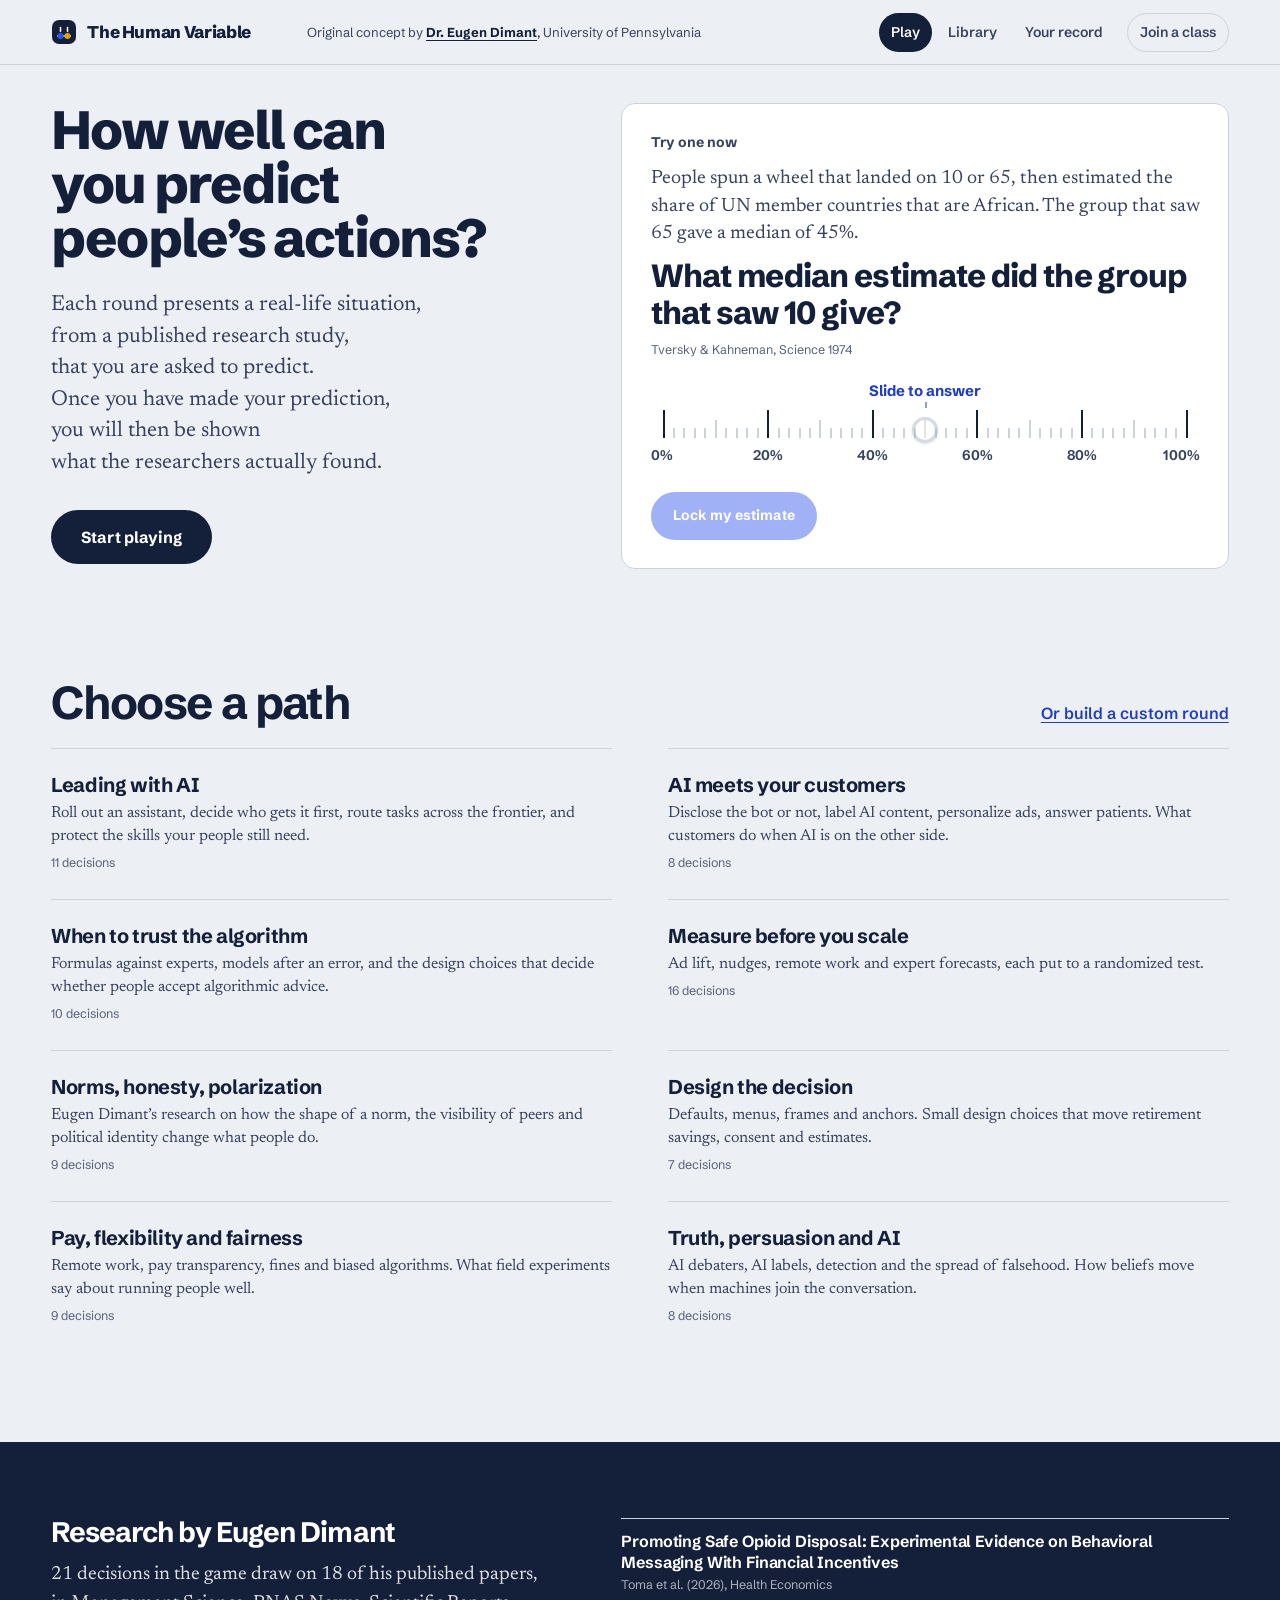
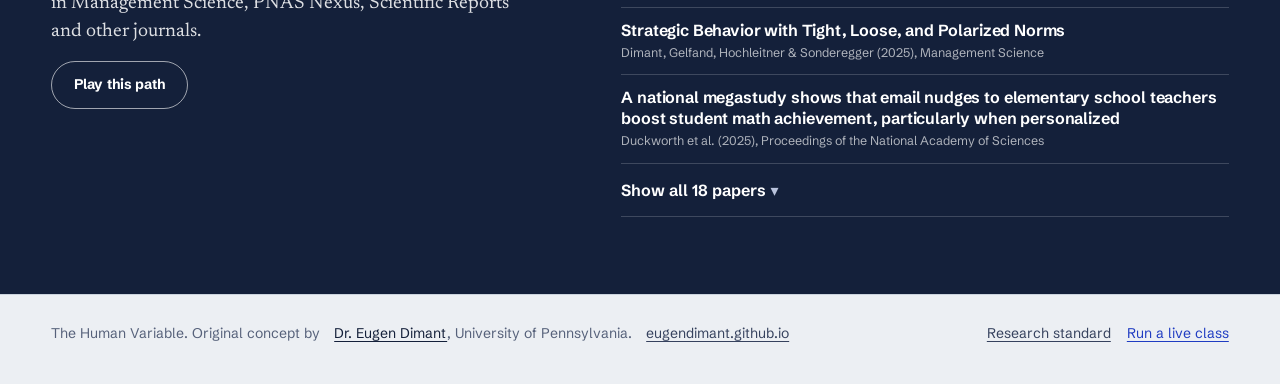
==== commit a0905325: "Iteration 86: causal graph keeps its size; tutor definitions and setting answers corrected; review 5" ====
--- a/index.html
+++ b/index.html
@@ -830,7 +830,7 @@
 .rec-grid.rec-stack{grid-template-columns:minmax(0,1fr);max-width:760px}
 .score-big .neg{letter-spacing:0;margin-right:.07em}
 /* review 53, m-5: on a short wide screen (a projector at 1280x720) the question screens of the causal items fit without scrolling */
-@media (min-width:1000px) and (max-height:760px){.focus-card .opt{padding-top:9px;padding-bottom:9px}.focus-card .dag{max-height:140px;margin-bottom:12px}}
+@media (min-width:1000px) and (max-height:760px){.focus-card .opt{padding-top:7px;padding-bottom:7px}.focus-card .dag{margin-bottom:10px}.focus-card .dag-hint{display:none}}
 </style></head>
 <body>
 <header class="bar"><div class="bar-in"><a class="brand" href="#" data-home="1" aria-label="The Human Variable, home"><span id="brand-glyph"></span>The Human Variable</a>
@@ -841,7 +841,7 @@
 <footer class="foot"><div class="wrap"><span class="foot-by">The Human Variable. Original concept by <a class="by-name" href="mailto:edimant@sas.upenn.edu" title="Email Eugen Dimant">Dr. Eugen Dimant</a>, University of Pennsylvania.&nbsp;<a href="https://eugendimant.github.io" target="_blank" rel="noopener">eugendimant.github.io</a></span><nav aria-label="Footer"><button data-act="methods">Research standard</button><a href="classroom.html">Run a live class</a></nav></div></footer>
 <div id="toast" class="toast" role="status" aria-live="polite"></div>
 <div id="overlay"></div>
-<script>const BANK = {"schema":"1.0","title":"THE HUMAN VARIABLE","subtitle":"An interactive decision lab","attribution":"Original concept by Eugen Dimant","sources":{"noy23":{"id":"noy23","authors":"Noy & Zhang","year":2023,"title":"Experimental evidence on the productivity effects of generative artificial intelligence","venue":"Science","url":"https://doi.org/10.1126/science.adh2586","doi":"10.1126/science.adh2586","kind":"peer-reviewed","takeaway":"In a 453-person writing experiment, time decreased 40% and quality increased 18%.","volume":"381(6654)","pages":"187-192","verification":{"status":"verified_abstract","checked":"2026-10-31","metadata":"matched Crossref record","text_read":"abstract only (Crossref record)","text_url":"https://api.crossref.org/works/10.1126/science.adh2586"}},"bry25":{"id":"bry25","authors":"Brynjolfsson, Li & Raymond","year":2025,"title":"Generative AI at Work","venue":"Quarterly Journal of Economics","url":"https://doi.org/10.1093/qje/qjae044","doi":"10.1093/qje/qjae044","kind":"peer-reviewed","takeaway":"AI assistance raised customer-support issues resolved per hour 15% on average, with larger gains for less experienced workers.","volume":"140(2)","pages":"889-942","verification":{"status":"verified_abstract","checked":"2026-10-31","metadata":"matched Crossref record","text_read":"abstract only (Crossref record)","text_url":"https://api.crossref.org/works/10.1093/qje/qjae044"},"authors_full":"Erik Brynjolfsson, Danielle Li, Lindsey Raymond"},"dell26":{"id":"dell26","authors":"Dell’Acqua et al.","year":2026,"title":"Navigating the Jagged Technological Frontier: Field Experimental Evidence of the Effects of Artificial Intelligence on Knowledge Worker Productivity and Quality","venue":"Organization Science","url":"https://doi.org/10.1287/orsc.2025.21838","doi":"10.1287/orsc.2025.21838","kind":"peer-reviewed","takeaway":"Generative AI performance depended on whether tasks were within or outside the AI capability frontier.","volume":"37(2)","pages":"403-423","verification":{"status":"verified_full_text","checked":"2026-10-31","metadata":"matched Crossref record","text_read":"Full text of the publisher's Organization Science Articles in Advance PDF (published online 11 March 2026), first 100,000 characters"},"authors_full":"Fabrizio Dell'Acqua, Edward McFowland III, Ethan Mollick, Hila Lifshitz, Katherine C. Kellogg, Saran Rajendran, Lisa Krayer, François Candelon, Karim R. Lakhani"},"doshi24":{"id":"doshi24","authors":"Doshi & Hauser","year":2024,"title":"Generative AI enhances individual creativity but reduces the collective diversity of novel content","venue":"Science Advances","url":"https://doi.org/10.1126/sciadv.adn5290","doi":"10.1126/sciadv.adn5290","kind":"peer-reviewed","takeaway":"AI ideas improved evaluated short-story creativity but made resulting stories more similar.","volume":"10(28)","pages":"eadn5290","verification":{"status":"verified_full_text","checked":"2026-10-31","metadata":"matched Crossref record","text_read":"Science Advances article, open access (PMC)","text_url":"https://api.crossref.org/works/10.1126/sciadv.adn5290"}},"diet15":{"id":"diet15","authors":"Dietvorst, Simmons & Massey","year":2015,"title":"Algorithm aversion: People erroneously avoid algorithms after seeing them err","venue":"Journal of Experimental Psychology: General","url":"https://doi.org/10.1037/xge0000033","doi":"10.1037/xge0000033","kind":"peer-reviewed","takeaway":"Observers lose confidence in algorithmic forecasters after seeing them err, even where algorithms outperform humans.","volume":"144(1)","pages":"114-126","verification":{"status":"verified_full_text","checked":"2026-10-31","metadata":"matched Crossref record","text_read":"full text (author PDF, Wharton faculty site; abstract and overview checked via fetch tool)","text_url":"https://faculty.wharton.upenn.edu/wp-content/uploads/2016/11/20-Dietvorst-Simmons-Massey-2015.pdf"}},"logg19":{"id":"logg19","authors":"Logg, Minson & Moore","year":2019,"title":"Algorithm appreciation: People prefer algorithmic to human judgment","venue":"Organizational Behavior and Human Decision Processes","url":"https://doi.org/10.1016/j.obhdp.2018.12.005","doi":"10.1016/j.obhdp.2018.12.005","kind":"peer-reviewed","takeaway":"In several prediction settings, people weigh algorithmic advice more heavily than human advice.","volume":"151","pages":"90-103","verification":{"status":"verified_full_text","checked":"2026-10-31","metadata":"matched Crossref record","text_read":"OBHDP article, published version (PDF), Experiment 1A results p. 93","text_url":"https://ideas.repec.org/a/eee/jobhdp/v151y2019icp90-103.html"}},"cast19":{"id":"cast19","authors":"Castelo, Bos & Lehmann","year":2019,"title":"Task-Dependent Algorithm Aversion","venue":"Journal of Marketing Research","url":"https://doi.org/10.1177/0022243719851788","doi":"10.1177/0022243719851788","kind":"peer-reviewed","takeaway":"Acceptance of algorithms varies with whether tasks seem subjective or objective.","volume":"56(5)","pages":"809-825","verification":{"status":"verified_abstract","checked":"2026-10-31","metadata":"matched Crossref record","text_read":"abstract only (Crossref record)","text_url":"https://api.crossref.org/works/10.1177/0022243719851788"}},"long19":{"id":"long19","authors":"Longoni, Bonezzi & Morewedge","year":2019,"title":"Resistance to Medical Artificial Intelligence","venue":"Journal of Consumer Research","url":"https://doi.org/10.1093/jcr/ucz013","doi":"10.1093/jcr/ucz013","kind":"peer-reviewed","takeaway":"Consumers can resist medical AI, in part from concerns about uniqueness and tailoring.","volume":"46(4)","pages":"629-650","verification":{"status":"verified_abstract","checked":"2026-10-31","metadata":"matched Crossref record","text_read":"abstract only (Crossref abstract)","text_url":"https://api.crossref.org/works/10.1093/jcr/ucz013"}},"frame81":{"id":"frame81","authors":"Tversky & Kahneman","year":1981,"title":"The framing of decisions and the psychology of choice","venue":"Science","url":"https://doi.org/10.1126/science.7455683","doi":"10.1126/science.7455683","kind":"peer-reviewed","takeaway":"Equivalent decision problems can produce different preferences depending on presentation.","volume":"211(4481)","pages":"453-458","verification":{"status":"verified_full_text","checked":"2026-10-31","metadata":"matched Crossref record","text_read":"full text scan, p. 453 (Problems 1 and 2)"}},"anchor74":{"id":"anchor74","authors":"Tversky & Kahneman","year":1974,"title":"Judgment under Uncertainty: Heuristics and Biases","venue":"Science","url":"https://doi.org/10.1126/science.185.4157.1124","doi":"10.1126/science.185.4157.1124","kind":"peer-reviewed","takeaway":"Judgments often rely on representativeness, availability, and adjustment from anchors.","volume":"185(4157)","pages":"1124-1131","verification":{"status":"verified_full_text","checked":"2026-10-31","metadata":"matched Crossref record","text_read":"full text scan, p. 1128","text_url":"https://sites.stat.washington.edu/peter/498.Sp16/Tversky.pdf"}},"defaults01":{"id":"defaults01","authors":"Madrian & Shea","year":2001,"title":"The Power of Suggestion: Inertia in 401(k) Participation and Savings Behavior","venue":"Quarterly Journal of Economics","url":"https://doi.org/10.1162/003355301753265543","doi":"10.1162/003355301753265543","kind":"peer-reviewed","takeaway":"Automatic enrollment increased plan participation, and many retained default rates and allocations.","volume":"116(4)","pages":"1149-1187","verification":{"status":"verified_abstract","checked":"2026-10-31","metadata":"matched Crossref record","text_read":"QJE abstract; participation figures as reported in Cribb & Emmerson (2020, International Tax and Public Finance)"}},"hotel08":{"id":"hotel08","authors":"Goldstein, Cialdini & Griskevicius","year":2008,"title":"A Room with a Viewpoint: Using Social Norms to Motivate Environmental Conservation in Hotels","venue":"Journal of Consumer Research","url":"https://doi.org/10.1086/586910","doi":"10.1086/586910","kind":"peer-reviewed","takeaway":"Descriptive norm appeals outperformed a conventional conservation appeal; local-room norms performed well.","volume":"35(3)","pages":"472-482","verification":{"status":"verified_full_text","checked":"2026-10-31","metadata":"matched Crossref record","text_read":"Journal of Consumer Research article, published version (author-hosted PDF)","text_url":"https://api.crossref.org/works/10.1086/586910"}},"energy07":{"id":"energy07","authors":"Schultz et al.","year":2007,"title":"The Constructive, Destructive, and Reconstructive Power of Social Norms","venue":"Psychological Science","url":"https://doi.org/10.1111/j.1467-9280.2007.01917.x","doi":"10.1111/j.1467-9280.2007.01917.x","kind":"peer-reviewed","takeaway":"Neighborhood average messages induced savings or boomerang effects; injunctive feedback changed that pattern.","volume":"18(5)","pages":"429-434","verification":{"status":"verified_full_text","checked":"2026-10-31","metadata":"matched Crossref record","text_read":"Psychological Science article, published version (author-hosted PDF)","text_url":"https://api.crossref.org/works/10.1111/j.1467-9280.2007.01917.x"}},"norms24":{"id":"norms24","authors":"Dimant, Gelfand, Hochleitner & Sonderegger","year":2025,"title":"Strategic Behavior with Tight, Loose, and Polarized Norms","venue":"Management Science","url":"https://doi.org/10.1287/mnsc.2023.01022","doi":"10.1287/mnsc.2023.01022","kind":"peer-reviewed","takeaway":"The distribution shape, not only its average, influenced behavior in strategic norm settings.","volume":"71(3)","pages":"2245-2263","verification":{"status":"verified_full_text","checked":"2026-10-31","metadata":"matched Crossref record","text_read":"full text (author-hosted PDF on michelegelfand.com) plus Crossref abstract","text_url":"https://www.michelegelfand.com/_files/ugd/6df109_20edd4d076c5479b8c7221bf8a8b7552.pdf"},"authors_full":"Eugen Dimant, Michele Gelfand, Anna Hochleitner, Silvia Sonderegger"},"plural24":{"id":"plural24","authors":"Panizza, Dimant, Kimbrough & Vostroknutov","year":2024,"title":"Measuring norm pluralism and perceived polarization in US politics","venue":"PNAS Nexus","url":"https://doi.org/10.1093/pnasnexus/pgae413","doi":"10.1093/pnasnexus/pgae413","kind":"peer-reviewed","takeaway":"Norm-drawing recovered within- and between-party diversity beyond single-norm measures.","volume":"3(10)","pages":"pgae413","verification":{"status":"verified_full_text","checked":"2026-10-31","metadata":"matched Crossref record","text_read":"Full text (OUP HTML version of record); quoted sentences rechecked verbatim on 2026-10-31","text_url":"https://academic.oup.com/pnasnexus/article/3/10/pgae413/7822208"}},"resume04":{"id":"resume04","authors":"Bertrand & Mullainathan","year":2004,"title":"Are Emily and Greg More Employable Than Lakisha and Jamal? A Field Experiment on Labor Market Discrimination","venue":"American Economic Review","url":"https://doi.org/10.1257/0002828042002561","doi":"10.1257/0002828042002561","kind":"peer-reviewed","takeaway":"White-sounding names received 50% more callbacks in a US resume field experiment.","volume":"94(4)","pages":"991-1013","verification":{"status":"verified_full_text","checked":"2026-11-11","metadata":"matched Crossref record","text_read":"full text of the published article (AER 94(4), pp. 991-1013): abstract, Section III.A and Table 1","text_url":"https://users.ssc.wisc.edu/~gwallace/Papers/Bertrand%20&%20Mullainathan%20(2004).pdf"}},"blind00":{"id":"blind00","authors":"Goldin & Rouse","year":2000,"title":"Orchestrating Impartiality: The Impact of \"Blind\" Auditions on Female Musicians","venue":"American Economic Review","url":"https://doi.org/10.1257/aer.90.4.715","doi":"10.1257/aer.90.4.715","kind":"peer-reviewed","takeaway":"Concealing identity during auditions increased women advancing and being hired in study settings, with uncertainty around some estimates.","volume":"90(4)","pages":"715-741","verification":{"status":"verified_full_text","checked":"2026-10-31","metadata":"matched Crossref record","text_read":"AER article, published version (journal PDF)","text_url":"https://api.crossref.org/works/10.1257/aer.90.4.715"}},"cent10":{"id":"cent10","authors":"Centola","year":2010,"title":"The Spread of Behavior in an Online Social Network Experiment","venue":"Science","url":"https://doi.org/10.1126/science.1185231","doi":"10.1126/science.1185231","kind":"peer-reviewed","takeaway":"Repeated reinforcement from clustered network ties spread the studied health behavior farther than random networks.","volume":"329(5996)","pages":"1194-1197","verification":{"status":"verified_full_text","checked":"2026-10-31","metadata":"matched Crossref record","text_read":"full text (author-hosted PDF copy)","text_url":"https://faculty.cs.byu.edu/%7Emike/mikeg/papers/SpreadofBehaviorinSocialNetworkExperimentScience.pdf"}},"team10":{"id":"team10","authors":"Woolley et al.","year":2010,"title":"Evidence for a Collective Intelligence Factor in the Performance of Human Groups","venue":"Science","url":"https://doi.org/10.1126/science.1193147","doi":"10.1126/science.1193147","kind":"peer-reviewed","takeaway":"Group performance across tasks related to social sensitivity and conversational turn-taking.","volume":"330(6004)","pages":"686-688","verification":{"status":"verified_abstract","checked":"2026-10-31","metadata":"matched Crossref record","text_read":"abstract only (PubMed)","text_url":"https://pubmed.ncbi.nlm.nih.gov/20929725/"}},"subtract21":{"id":"subtract21","authors":"Adams et al.","year":2021,"title":"People systematically overlook subtractive changes","venue":"Nature","url":"https://doi.org/10.1038/s41586-021-03380-y","doi":"10.1038/s41586-021-03380-y","kind":"peer-reviewed","takeaway":"People often default to adding rather than subtracting when asked to improve a situation.","volume":"592(7853)","pages":"258-261","verification":{"status":"verified_published_excerpts","checked":"2026-10-31","metadata":"matched Crossref record","text_read":"publisher article page: abstract and Extended Data figure legends","text_url":"https://www.nature.com/articles/s41586-021-03380-y"}},"plural93":{"id":"plural93","authors":"Prentice & Miller","year":1993,"title":"Pluralistic ignorance and alcohol use on campus: Some consequences of misperceiving the social norm","venue":"Journal of Personality and Social Psychology","url":"https://doi.org/10.1037/0022-3514.64.2.243","doi":"10.1037/0022-3514.64.2.243","kind":"peer-reviewed","takeaway":"Students thought peers were more comfortable with campus drinking than they themselves were. Men's attitudes later shifted toward that mistaken norm, and feeling out of step was linked to alienation from campus.","volume":"64(2)","pages":"243-256","verification":{"status":"verified_abstract","checked":"2026-10-31","metadata":"matched Crossref record","text_read":"abstract only (Princeton research portal)","text_url":"https://collaborate.princeton.edu/en/publications/pluralistic-ignorance-and-alcohol-use-on-campus-some-consequences/"}},"loss15":{"id":"loss15","authors":"Walasek & Stewart","year":2015,"title":"How to make loss aversion disappear and reverse: Tests of the decision by sampling origin of loss aversion","venue":"Journal of Experimental Psychology: General","url":"https://doi.org/10.1037/xge0000039","doi":"10.1037/xge0000039","kind":"peer-reviewed","takeaway":"Laboratory context and distributions can reduce or reverse apparent loss aversion.","volume":"144(1)","pages":"7-11","verification":{"status":"quarantined","checked":"2026-10-31","metadata":"matched Crossref record","note":"Reversal finding contested by a reanalysis (Andre & de Langhe, 2021, JEP: General 150(12), 2659-2665). Withheld from scored play.","text_read":"abstract only"}},"contact05":{"id":"contact05","authors":"Shelton & Richeson","year":2005,"title":"Intergroup contact and pluralistic ignorance","venue":"Journal of Personality and Social Psychology","url":"https://doi.org/10.1037/0022-3514.88.1.91","doi":"10.1037/0022-3514.88.1.91","kind":"peer-reviewed","takeaway":"People may misattribute each other’s reluctance to initiate intergroup contact.","volume":"88(1)","pages":"91-107","verification":{"status":"verified_abstract","checked":"2026-10-31","metadata":"matched Crossref record","text_read":"abstract only (Princeton research portal record)","text_url":"https://collaborate.princeton.edu/en/publications/intergroup-contact-and-pluralistic-ignorance/"}},"hate23":{"id":"hate23","authors":"Dimant","year":2024,"title":"Hate Trumps Love: The Impact of Political Polarization on Social Preferences","venue":"Management Science","url":"https://doi.org/10.1287/mnsc.2023.4701","doi":"10.1287/mnsc.2023.4701","kind":"peer-reviewed","takeaway":"Across five preregistered studies, ingroup love appeared in feelings of closeness while outgroup hate appeared in observed behavior; tested nudges improved prosociality but did not close the polarization gap.","volume":"70(1)","pages":"1-31","verification":{"status":"verified_full_text","checked":"2026-10-31","metadata":"matched Crossref record","text_read":"Management Science article (Articles in Advance), published version (author-hosted PDF)","text_url":"https://api.crossref.org/works/10.1287/mnsc.2023.4701"}},"contagion19":{"id":"contagion19","authors":"Dimant","year":2019,"title":"Contagion of pro- and anti-social behavior among peers and the role of social proximity","venue":"Journal of Economic Psychology","url":"https://doi.org/10.1016/j.joep.2019.04.009","doi":"10.1016/j.joep.2019.04.009","kind":"peer-reviewed","takeaway":"In the experimental settings, antisocial behavior spread more strongly than prosocial behavior, especially among socially close peers.","volume":"73","pages":"66-88","verification":{"status":"verified_full_text","checked":"2026-10-31","metadata":"matched Crossref record","text_read":"Journal of Economic Psychology article, published version (author-hosted PDF); numbers identical to the accepted manuscript"},"authors_full":"Eugen Dimant"},"measure23":{"id":"measure23","authors":"Dimant","year":2023,"title":"Beyond average: A method for measuring the tightness, looseness, and polarization of social norms","venue":"Economics Letters","url":"https://doi.org/10.1016/j.econlet.2023.111417","doi":"10.1016/j.econlet.2023.111417","kind":"peer-reviewed","takeaway":"Introduces an incentive-compatible method to elicit the distribution of perceived norms rather than only the most common norm.","volume":"233","pages":"111417","verification":{"status":"verified_abstract","checked":"2026-10-31","metadata":"matched Crossref record","text_read":"abstract only (IDEAS/RePEc); ScienceDirect not accessible","text_url":"https://ideas.repec.org/a/eee/ecolet/v233y2023ics0165176523004433.html"}},"vaccaro24":{"id":"vaccaro24","authors":"Vaccaro, Almaatouq & Malone","authors_full":"Michelle Vaccaro, Abdullah Almaatouq, Thomas W. Malone","year":2024,"title":"When combinations of humans and AI are useful: A systematic review and meta-analysis","venue":"Nature Human Behaviour","volume":"8(12)","pages":"2293-2303","doi":"10.1038/s41562-024-02024-1","url":"https://doi.org/10.1038/s41562-024-02024-1","kind":"peer-reviewed","takeaway":"Human-AI combinations beat humans alone but on average underperform the better of humans or AI alone; they gain when humans are the stronger party.","verification":{"status":"verified_full_text","checked":"2026-10-31","metadata":"matched Crossref record","text_read":"Full text (Results and Discussion) via Europe PMC open-access XML","text_url":"https://www.ebi.ac.uk/europepmc/webservices/rest/PMC11659167/fullTextXML"}},"bastani25":{"id":"bastani25","authors":"Bastani et al.","authors_full":"Hamsa Bastani, Osbert Bastani, Alp Sungu, Haosen Ge, Özge Kabakcı, Rei Mariman","year":2025,"title":"Generative AI without guardrails can harm learning: Evidence from high school mathematics","venue":"Proceedings of the National Academy of Sciences","volume":"122(26)","pages":"e2422633122","doi":"10.1073/pnas.2422633122","url":"https://doi.org/10.1073/pnas.2422633122","kind":"peer-reviewed","takeaway":"Unrestricted GPT-4 raised practice grades but lowered later unaided exam grades by 17%; a tutor version with safeguards avoided the harm.","verification":{"status":"verified_full_text","checked":"2026-10-31","metadata":"matched Crossref record","text_read":"Abstract (PubMed 40560616) and full text via Europe PMC open-access XML (PMC12232635)","text_url":"https://www.ebi.ac.uk/europepmc/webservices/rest/PMC12232635/fullTextXML"},"flags":"Correction (PNAS 2025, doi:10.1073/pnas.2518204122) fixes one author affiliation only; findings unchanged."},"dietvorst18":{"id":"dietvorst18","authors":"Dietvorst, Simmons & Massey","authors_full":"Berkeley J. Dietvorst, Joseph P. Simmons, Cade Massey","year":2018,"title":"Overcoming Algorithm Aversion: People Will Use Imperfect Algorithms If They Can (Even Slightly) Modify Them","venue":"Management Science","volume":"64(3)","pages":"1155-1170","doi":"10.1287/mnsc.2016.2643","url":"https://doi.org/10.1287/mnsc.2016.2643","kind":"peer-reviewed","takeaway":"People are far more willing to use an imperfect algorithm when they may adjust its output, even slightly, and the size of the allowed adjustment barely matters.","verification":{"status":"verified_accepted_manuscript","checked":"2026-10-31","metadata":"matched Crossref record","text_read":"accepted manuscript of the Management Science article (UPenn deposit)","text_url":"https://core.ac.uk/download/219378607.pdf"},"flags":"An earlier manuscript on a Wharton site (marketing.wharton.upenn.edu) has a different Study 2 (state rankings, N = 1,040, 47/75/77%); do not use those numbers. Numbers here follow the deposit tied to the published version (Study 2, N = 816)."},"kleinberg18":{"id":"kleinberg18","authors":"Kleinberg et al.","authors_full":"Jon Kleinberg, Himabindu Lakkaraju, Jure Leskovec, Jens Ludwig, Sendhil Mullainathan","year":2018,"title":"Human Decisions and Machine Predictions","venue":"The Quarterly Journal of Economics","volume":"133(1)","pages":"237-293","doi":"10.1093/qje/qjx032","url":"https://doi.org/10.1093/qje/qjx032","kind":"peer-reviewed","takeaway":"A machine-learning risk model could cut crime up to 24.7% at the same bail jailing rate, or cut jailing up to 41.9% with no rise in crime.","verification":{"status":"verified_abstract","checked":"2026-10-31","metadata":"matched Crossref record","text_read":"Journal abstract (Crossref and RePEc records)","text_url":"https://econpapers.repec.org/RePEc:oup:qjecon:v:133:y:2018:i:1:p:237-293."}},"obermeyer19":{"id":"obermeyer19","authors":"Obermeyer, Powers, Vogeli & Mullainathan","authors_full":"Ziad Obermeyer, Brian Powers, Christine Vogeli, Sendhil Mullainathan","year":2019,"title":"Dissecting racial bias in an algorithm used to manage the health of populations","venue":"Science","volume":"366(6464)","pages":"447-453","doi":"10.1126/science.aax2342","url":"https://doi.org/10.1126/science.aax2342","kind":"peer-reviewed","takeaway":"A widely used health algorithm predicted cost rather than need, so it underrated Black patients' needs; fixing the disparity would raise their share of extra help from 17.7% to 46.5%.","verification":{"status":"verified_abstract","checked":"2026-10-31","metadata":"matched Crossref record","text_read":"Journal abstract (Crossref and PubMed 31649194)","text_url":"https://pubmed.ncbi.nlm.nih.gov/31649194/"}},"hoffman18":{"id":"hoffman18","authors":"Hoffman, Kahn & Li","authors_full":"Mitchell Hoffman, Lisa B. Kahn, Danielle Li","year":2018,"title":"Discretion in Hiring","venue":"The Quarterly Journal of Economics","volume":"133(2)","pages":"765-800","doi":"10.1093/qje/qjx042","url":"https://doi.org/10.1093/qje/qjx042","kind":"peer-reviewed","takeaway":"At 15 firms that introduced job testing, managers who hired against test recommendations ended up with worse average hires.","verification":{"status":"verified_abstract","checked":"2026-10-31","metadata":"matched Crossref record","text_read":"Journal abstract (RePEc record of the QJE article)","text_url":"https://econpapers.repec.org/RePEc:oup:qjecon:v:133:y:2018:i:2:p:765-800."}},"lambrecht19":{"id":"lambrecht19","authors":"Lambrecht & Tucker","authors_full":"Anja Lambrecht, Catherine Tucker","year":2019,"title":"Algorithmic Bias? An Empirical Study of Apparent Gender-Based Discrimination in the Display of STEM Career Ads","venue":"Management Science","volume":"65(7)","pages":"2966-2981","doi":"10.1287/mnsc.2018.3093","url":"https://doi.org/10.1287/mnsc.2018.3093","kind":"peer-reviewed","takeaway":"A gender-neutral STEM job ad reached fewer women because younger women are costlier to reach, so cost-optimizing delivery crowded them out.","verification":{"status":"verified_abstract","checked":"2026-10-31","metadata":"matched Crossref record","text_read":"Journal abstract (Crossref and RePEc records)","text_url":"https://econpapers.repec.org/RePEc:inm:ormnsc:v:65:y:2019:i:7:p:2966-2981"}},"jakesch23":{"id":"jakesch23","authors":"Jakesch, Hancock & Naaman","authors_full":"Maurice Jakesch, Jeffrey T. Hancock, Mor Naaman","year":2023,"title":"Human heuristics for AI-generated language are flawed","venue":"Proceedings of the National Academy of Sciences","volume":"120(11)","pages":"e2208839120","doi":"10.1073/pnas.2208839120","url":"https://doi.org/10.1073/pnas.2208839120","kind":"peer-reviewed","takeaway":"People identified AI-written self-presentations with only 50 to 52% accuracy because they rely on misleading cues.","verification":{"status":"verified_full_text","checked":"2026-10-31","metadata":"matched Crossref record","text_read":"Full text via PNAS page and Europe PMC open-access XML (PMC10089155)","text_url":"https://www.ebi.ac.uk/europepmc/webservices/rest/PMC10089155/fullTextXML"}},"salvi25":{"id":"salvi25","authors":"Salvi, Horta Ribeiro, Gallotti & West","authors_full":"Francesco Salvi, Manoel Horta Ribeiro, Riccardo Gallotti, Robert West","year":2025,"title":"On the conversational persuasiveness of GPT-4","venue":"Nature Human Behaviour","volume":"9(8)","pages":"1645-1653","doi":"10.1038/s41562-025-02194-6","url":"https://doi.org/10.1038/s41562-025-02194-6","kind":"peer-reviewed","takeaway":"In short online debates, GPT-4 given basic demographic data raised the odds of opinion change by 81.2% versus human opponents; without the data it was not significantly better.","verification":{"status":"verified_full_text","checked":"2026-10-31","metadata":"matched Crossref record","text_read":"Full text of the Nature Human Behaviour article PDF (journal header and DOI present; online date placeholder) plus Crossref abstract"}},"altay24":{"id":"altay24","authors":"Altay & Gilardi","authors_full":"Sacha Altay, Fabrizio Gilardi","year":2024,"title":"People are skeptical of headlines labeled as AI-generated, even if true or human-made, because they assume full AI automation","venue":"PNAS Nexus","volume":"3(10)","pages":"pgae403","doi":"10.1093/pnasnexus/pgae403","url":"https://doi.org/10.1093/pnasnexus/pgae403","kind":"peer-reviewed","takeaway":"An 'AI-generated' label lowers belief in and sharing of headlines even when they are true or human-made, at about one-third the effect of a 'false' label.","verification":{"status":"verified_full_text","checked":"2026-10-31","metadata":"matched Crossref record","text_read":"Full text via Europe PMC open-access XML (PMC11443540), first 100,000 characters","text_url":"https://www.ebi.ac.uk/europepmc/webservices/rest/PMC11443540/fullTextXML"}},"bucinca21":{"id":"bucinca21","authors":"Buçinca, Malaya & Gajos","authors_full":"Zana Buçinca, Maja Barbara Malaya, Krzysztof Z. Gajos","year":2021,"title":"To Trust or to Think: Cognitive Forcing Functions Can Reduce Overreliance on AI in AI-assisted Decision-making","venue":"Proceedings of the ACM on Human-Computer Interaction (CSCW1)","volume":"5(CSCW1)","pages":"1-21","doi":"10.1145/3449287","url":"https://doi.org/10.1145/3449287","kind":"peer-reviewed","takeaway":"Designs that force people to think before accepting AI advice reduced overreliance more than plain explanations, but users liked them least.","verification":{"status":"verified_abstract","checked":"2026-10-31","metadata":"matched Crossref record","text_read":"Journal abstract (Crossref); ACM full text did not load, so no preprint numbers are used","text_url":"https://api.crossref.org/works/10.1145/3449287"}},"yeomans19":{"id":"yeomans19","authors":"Yeomans, Shah, Mullainathan & Kleinberg","authors_full":"Michael Yeomans, Anuj Shah, Sendhil Mullainathan, Jon Kleinberg","year":2019,"title":"Making sense of recommendations","venue":"Journal of Behavioral Decision Making","volume":"32(4)","pages":"403-414","doi":"10.1002/bdm.2118","url":"https://doi.org/10.1002/bdm.2118","kind":"peer-reviewed","takeaway":"Recommender systems beat strangers, friends and family at predicting which jokes people like, yet people preferred human recommenders whose process felt easier to understand.","verification":{"status":"verified_abstract","checked":"2026-10-31","metadata":"matched Crossref record","text_read":"Journal abstract (Crossref)","text_url":"https://api.crossref.org/works/10.1002/bdm.2118"}},"grove00":{"id":"grove00","authors":"Grove et al.","authors_full":"William M. Grove, David H. Zald, Boyd S. Lebow, Beth E. Snitz, Chad Nelson","year":2000,"title":"Clinical versus mechanical prediction: A meta-analysis","venue":"Psychological Assessment","volume":"12(1)","pages":"19-30","doi":"10.1037/1040-3590.12.1.19","url":"https://doi.org/10.1037/1040-3590.12.1.19","kind":"peer-reviewed","takeaway":"Across 136 studies, statistical formulas were about 10% more accurate than expert clinical judgment, and experts were clearly better in only 6% to 16% of studies.","verification":{"status":"verified_full_text","checked":"2026-10-31","metadata":"matched Crossref record","text_read":"Abstract (University of Minnesota Experts record) and full-text PDF showing 2000, Vol. 12, No. 1 and APA copyright"}},"gordon19":{"id":"gordon19","authors":"Gordon et al.","authors_full":"Brett R. Gordon, Florian Zettelmeyer, Neha Bhargava, Dan Chapsky","year":2019,"title":"A Comparison of Approaches to Advertising Measurement: Evidence from Big Field Experiments at Facebook","venue":"Marketing Science","volume":"38(2)","pages":"193-225","doi":"10.1287/mksc.2018.1135","url":"https://doi.org/10.1287/mksc.2018.1135","kind":"peer-reviewed","takeaway":"Observational estimates of ad lift often missed the randomized lift by a factor of three, mostly overstating it.","verification":{"status":"verified_full_text","checked":"2026-10-31","metadata":"matched Crossref record","text_read":"Full text (INFORMS Articles in Advance version) plus Crossref metadata; verified in earlier audit pass (new_sources.json)","text_url":"https://doi.org/10.1287/mksc.2018.1135"},"flags":["Articles-in-Advance pagination differs from print; print 38(2):193-225 per Crossref."]},"lewis15":{"id":"lewis15","authors":"Lewis & Rao","authors_full":"Randall A. Lewis, Justin M. Rao","year":2015,"title":"The Unfavorable Economics of Measuring the Returns to Advertising","venue":"The Quarterly Journal of Economics","volume":"130(4)","pages":"1941-1973","doi":"10.1093/qje/qjv023","url":"https://doi.org/10.1093/qje/qjv023","kind":"peer-reviewed","takeaway":"Across 25 large ad experiments, the median ROI confidence interval was over 100 percentage points wide.","verification":{"status":"verified_abstract","checked":"2026-10-31","metadata":"matched Crossref record","text_read":"Abstract (Crossref record)","text_url":"https://api.crossref.org/works/10.1093/qje/qjv023"}},"thaler04":{"id":"thaler04","authors":"Thaler & Benartzi","authors_full":"Richard H. Thaler, Shlomo Benartzi","year":2004,"title":"Save More Tomorrow: Using Behavioral Economics to Increase Employee Saving","venue":"Journal of Political Economy","volume":"112(S1)","pages":"S164-S187","doi":"10.1086/380085","url":"https://doi.org/10.1086/380085","kind":"peer-reviewed","takeaway":"Precommitting future raises to saving lifted participants' savings rates from 3.5% to 13.6% over 40 months.","verification":{"status":"verified_abstract","checked":"2026-10-31","metadata":"matched Crossref record","text_read":"Abstract (EconPapers record of the JPE article); a 2003 working-paper draft was also read for design context but not used for numbers","text_url":"https://econpapers.repec.org/RePEc:ucp:jpolec:v:112:y:2004:i:s1:p:s164-s187"},"flags":["First implementation is a non-randomized company rollout."]},"buehler94":{"id":"buehler94","authors":"Buehler, Griffin & Ross","authors_full":"Roger Buehler, Dale Griffin, Michael Ross","year":1994,"title":"Exploring the \"planning fallacy\": Why people underestimate their task completion times","venue":"Journal of Personality and Social Psychology","volume":"67(3)","pages":"366-381","doi":"10.1037/0022-3514.67.3.366","url":"https://doi.org/10.1037/0022-3514.67.3.366","kind":"peer-reviewed","takeaway":"Only 29.7% of students finished their thesis by their best-guess date; they predicted 33.9 days and took 55.5.","verification":{"status":"verified_full_text","checked":"2026-10-31","metadata":"matched Crossref record","text_read":"Full text (scanned published article, OCR); verified in earlier audit pass (new_sources.json)","text_url":"https://doi.org/10.1037/0022-3514.67.3.366"}},"bloom15":{"id":"bloom15","authors":"Bloom et al.","authors_full":"Nicholas Bloom, James Liang, John Roberts, Zhichun Jenny Ying","year":2015,"title":"Does Working from Home Work? Evidence from a Chinese Experiment","venue":"The Quarterly Journal of Economics","volume":"130(1)","pages":"165-218","doi":"10.1093/qje/qju032","url":"https://doi.org/10.1093/qje/qju032","kind":"peer-reviewed","takeaway":"Randomized home working raised call-center performance 13% and roughly halved attrition.","verification":{"status":"verified_abstract","checked":"2026-10-31","metadata":"matched Crossref record","text_read":"Abstract (Crossref record)","text_url":"https://api.crossref.org/works/10.1093/qje/qju032"}},"kahneman90":{"id":"kahneman90","authors":"Kahneman, Knetsch & Thaler","authors_full":"Daniel Kahneman, Jack L. Knetsch, Richard H. Thaler","year":1990,"title":"Experimental Tests of the Endowment Effect and the Coase Theorem","venue":"Journal of Political Economy","volume":"98(6)","pages":"1325-1348","doi":"10.1086/261737","url":"https://doi.org/10.1086/261737","kind":"peer-reviewed","takeaway":"Mug owners demanded a median $7.12 to sell, while buyers paid $2.87 and choosers valued it at $3.12.","verification":{"status":"verified_full_text","checked":"2026-10-31","metadata":"matched Crossref record","text_read":"Full text (published JPE article, OCR copy on MIT course site)","text_url":"https://web.mit.edu/curhan/www/docs/Articles/15341_Readings/Behavioral_Decision_Theory/Kahneman_et_al_1990_Experimental_tests.pdf"}},"bloom24":{"id":"bloom24","authors":"Bloom, Han & Liang","authors_full":"Nicholas Bloom, Ruobing Han, James Liang","year":2024,"title":"Hybrid working from home improves retention without damaging performance","venue":"Nature","volume":"630(8018)","pages":"920-925","doi":"10.1038/s41586-024-07500-2","url":"https://doi.org/10.1038/s41586-024-07500-2","kind":"peer-reviewed","takeaway":"Two home days a week cut quits by one-third with no difference in performance reviews or promotions over two years.","verification":{"status":"verified_full_text","checked":"2026-10-31","metadata":"matched Crossref record","text_read":"Abstract (Crossref) and full text (nature.com, open access)","text_url":"https://www.nature.com/articles/s41586-024-07500-2"}},"gneezy00":{"id":"gneezy00","authors":"Gneezy & Rustichini","authors_full":"Uri Gneezy, Aldo Rustichini","year":2000,"title":"A Fine is a Price","venue":"The Journal of Legal Studies","volume":"29(1)","pages":"1-17","doi":"10.1086/468061","url":"https://doi.org/10.1086/468061","kind":"peer-reviewed","takeaway":"A small fine for late day-care pickups increased lateness, which did not fall after the fine was removed.","verification":{"status":"verified_full_text","checked":"2026-10-31","metadata":"matched Crossref record","text_read":"Full text (published JLS article, author-hosted PDF)","text_url":"https://rady.ucsd.edu/_files/faculty-research/uri-gneezy/fine.pdf"}},"bertrand10":{"id":"bertrand10","authors":"Bertrand et al.","authors_full":"Marianne Bertrand, Dean Karlan, Sendhil Mullainathan, Eldar Shafir, Jonathan Zinman","year":2010,"title":"What's Advertising Content Worth? Evidence from a Consumer Credit Marketing Field Experiment","venue":"The Quarterly Journal of Economics","volume":"125(1)","pages":"263-305","doi":"10.1162/qjec.2010.125.1.263","url":"https://doi.org/10.1162/qjec.2010.125.1.263","kind":"peer-reviewed","takeaway":"Simple ad features, such as a photo of an attractive woman, raised loan demand about as much as a 25% interest-rate cut.","verification":{"status":"verified_abstract","checked":"2026-10-31","metadata":"matched Crossref record","text_read":"Abstract (EconPapers record of the QJE article); country and lender from J-PAL project page","text_url":"https://econpapers.repec.org/RePEc:oup:qjecon:v:125:y:2010:i:1:p:263-306."}},"iyengar00":{"id":"iyengar00","authors":"Iyengar & Lepper","authors_full":"Sheena S. Iyengar, Mark R. Lepper","year":2000,"title":"When choice is demotivating: Can one desire too much of a good thing?","venue":"Journal of Personality and Social Psychology","volume":"79(6)","pages":"995-1006","doi":"10.1037/0022-3514.79.6.995","url":"https://doi.org/10.1037/0022-3514.79.6.995","kind":"peer-reviewed","takeaway":"In a grocery tasting booth, about 30% of shoppers bought jam after seeing 6 flavors versus 3% after seeing 24.","verification":{"status":"verified_full_text","checked":"2026-10-31","metadata":"matched Crossref record","text_read":"Full text (published JPSP article, course-hosted PDF)","text_url":"https://faculty.washington.edu/jdb/345/345%20Articles/Iyengar%20&%20Lepper%20(2000).pdf"},"flags":["Contested on average: Scheibehenne, Greifeneder & Todd (2010) meta-analysis finds a mean effect near zero. Used only in an item about that contest."]},"scheib10":{"id":"scheib10","authors":"Scheibehenne, Greifeneder & Todd","authors_full":"Benjamin Scheibehenne, Rainer Greifeneder, Peter M. Todd","year":2010,"title":"Can There Ever Be Too Many Options? A Meta-Analytic Review of Choice Overload","venue":"Journal of Consumer Research","volume":"37(3)","pages":"409-425","doi":"10.1086/651235","url":"https://doi.org/10.1086/651235","kind":"peer-reviewed","takeaway":"Across 50 experiments, the mean choice-overload effect was virtually zero, with large variation between studies.","verification":{"status":"verified_full_text","checked":"2026-10-31","metadata":"matched Crossref record","text_read":"Full text (published JCR article, author-hosted PDF)","text_url":"https://abcwest.cogs.indiana.edu/pmwiki/pdf/scheibehenne.options.2010.pdf"}},"kristal20":{"id":"kristal20","authors":"Kristal et al.","authors_full":"Ariella S. Kristal, Ashley V. Whillans, Max H. Bazerman, Francesca Gino, Lisa L. Shu, Nina Mazar, Dan Ariely","year":2020,"title":"Signing at the beginning versus at the end does not decrease dishonesty","venue":"Proceedings of the National Academy of Sciences","volume":"117(13)","pages":"7103-7107","doi":"10.1073/pnas.1911695117","url":"https://doi.org/10.1073/pnas.1911695117","kind":"peer-reviewed","takeaway":"Six studies with 5,000+ participants found no effect of signing first on honest reporting.","verification":{"status":"verified_abstract","checked":"2026-10-31","metadata":"matched Crossref record","text_read":"Abstract (Europe PMC record) plus Crossref metadata","text_url":"https://www.ebi.ac.uk/europepmc/webservices/rest/search?query=DOI:10.1073/pnas.1911695117&resultType=core&format=json"},"flags":["Crossref lists a correction notice (doi:10.1073/pnas.2610441123, 29 June 2026); its body text could not be read, so what it changes is unknown."]},"shu12":{"id":"shu12","authors":"Shu et al.","authors_full":"Lisa L. Shu, Nina Mazar, Francesca Gino, Dan Ariely, Max H. Bazerman","year":2012,"title":"Signing at the beginning makes ethics salient and decreases dishonest self-reports in comparison to signing at the end","venue":"Proceedings of the National Academy of Sciences","volume":"109(38)","pages":"15197-15200","doi":"10.1073/pnas.1209746109","url":"https://doi.org/10.1073/pnas.1209746109","kind":"peer-reviewed","takeaway":"Claimed that signing an honesty statement first reduced dishonesty; retracted by PNAS in 2021.","verification":{"status":"verified_abstract","checked":"2026-10-31","metadata":"matched Crossref record","text_read":"Crossref record (title prefixed RETRACTED; retraction notice doi:10.1073/pnas.2115397118, 13 Sep 2021)","text_url":"https://api.crossref.org/works/10.1073/pnas.1209746109"},"flags":["RETRACTED 13 September 2021 (doi:10.1073/pnas.2115397118). Cited only as the retracted original in a replication item."]},"card12":{"id":"card12","authors":"Card et al.","authors_full":"David Card, Alexandre Mas, Enrico Moretti, Emmanuel Saez","year":2012,"title":"Inequality at Work: The Effect of Peer Salaries on Job Satisfaction","venue":"American Economic Review","volume":"102(6)","pages":"2981-3003","doi":"10.1257/aer.102.6.2981","url":"https://doi.org/10.1257/aer.102.6.2981","kind":"peer-reviewed","takeaway":"Learning peers' pay lowered satisfaction and raised job search among below-median earners; above-median earners were unaffected.","verification":{"status":"verified_full_text","checked":"2026-10-31","metadata":"matched Crossref record","text_read":"AER article, published version (author-hosted PDF)","text_url":"https://econpapers.repec.org/RePEc:aea:aecrev:v:102:y:2012:i:6:p:2981-3003"}},"breza18":{"id":"breza18","authors":"Breza, Kaur & Shamdasani","authors_full":"Emily Breza, Supreet Kaur, Yogita Shamdasani","year":2018,"title":"The Morale Effects of Pay Inequality","venue":"The Quarterly Journal of Economics","volume":"133(2)","pages":"611-663","doi":"10.1093/qje/qjx041","url":"https://doi.org/10.1093/qje/qjx041","kind":"peer-reviewed","takeaway":"Unjustified-looking pay gaps cut output by 0.45 SD and attendance by 18 points; visibly justified gaps had no effect.","verification":{"status":"verified_abstract","checked":"2026-10-31","metadata":"matched Crossref record","text_read":"Abstract (EconPapers/IDEAS records of the QJE article)","text_url":"https://econpapers.repec.org/RePEc:oup:qjecon:v:133:y:2018:i:2:p:611-663."}},"bohnet16":{"id":"bohnet16","authors":"Bohnet, van Geen & Bazerman","authors_full":"Iris Bohnet, Alexandra van Geen, Max Bazerman","year":2016,"title":"When Performance Trumps Gender Bias: Joint vs. Separate Evaluation","venue":"Management Science","volume":"62(5)","pages":"1225-1234","doi":"10.1287/mnsc.2015.2186","url":"https://doi.org/10.1287/mnsc.2015.2186","kind":"peer-reviewed","takeaway":"Evaluators relied more on individual performance and less on gender stereotypes when judging candidates jointly.","verification":{"status":"verified_abstract","checked":"2026-10-31","metadata":"matched Crossref record","text_read":"Abstract (Crossref and EconPapers records); author manuscript read for design context only, numbers not used because its match to the version of record is unconfirmed","text_url":"https://econpapers.repec.org/RePEc:inm:ormnsc:v:62:y:2016:i:5:p:1225-1234"}},"johnson04":{"id":"johnson04","authors":"Johnson & Goldstein","authors_full":"Eric J. Johnson, Daniel G. Goldstein","year":2004,"title":"Defaults and Donation Decisions","venue":"Transplantation","volume":"78(12)","pages":"1713-1716","doi":"10.1097/01.TP.0000149788.10382.B2","url":"https://doi.org/10.1097/01.TP.0000149788.10382.B2","kind":"peer-reviewed","takeaway":"Organ-donor consent was about twice as high under opt-out as opt-in, and active choice matched opt-out.","verification":{"status":"verified_full_text","checked":"2026-10-31","metadata":"matched Crossref record","text_read":"Full text (pre-pagination journal copy hosted by hods.org; pages shown as placeholders)"},"flags":["Cited instead of Johnson & Goldstein (2003) Science 302:1338-1339 because the Science text could not be accessed; exact opt-in/opt-out percentages appear only in a figure and are not used."]},"benartzi01":{"id":"benartzi01","authors":"Benartzi & Thaler","authors_full":"Shlomo Benartzi, Richard H. Thaler","year":2001,"title":"Naive Diversification Strategies in Defined Contribution Saving Plans","venue":"American Economic Review","volume":"91(1)","pages":"79-98","doi":"10.1257/aer.91.1.79","url":"https://doi.org/10.1257/aer.91.1.79","kind":"peer-reviewed","takeaway":"Some investors split contributions evenly across offered funds, so stock exposure tracks the share of stock funds on the menu.","verification":{"status":"verified_abstract","checked":"2026-10-31","metadata":"matched Crossref record","text_read":"Abstract (aeaweb.org)","text_url":"https://www.aeaweb.org/articles?id=10.1257/aer.91.1.79"}},"cohn19":{"id":"cohn19","authors":"Cohn, Maréchal, Tannenbaum & Zünd","authors_full":"Alain Cohn, Michel André Maréchal, David Tannenbaum, Christian Lukas Zünd","year":2019,"title":"Civic honesty around the globe","venue":"Science","volume":"365(6448)","pages":"70-73","doi":"10.1126/science.aau8712","url":"https://doi.org/10.1126/science.aau8712","kind":"peer-reviewed","takeaway":"Lost wallets were reported to their owners more often when they held more money, in 38 of 40 countries.","verification":{"status":"verified_full_text","checked":"2026-10-31","metadata":"matched Crossref record","text_read":"Full text (author-hosted published article) plus Crossref abstract","text_url":"https://davetannenbaum.github.io/documents/Cohn2019.pdf"},"flags":["Cross-country rankings rest on owner email responses; Yang et al. (2023, PNAS 120(29), e2213824120, doi:10.1073/pnas.2213824120) report email response rates were inversely related to collectivism and that a China replication found higher wallet recovery than email responses implied. Items here use the within-country money effect, not country rankings."]},"abeler19":{"id":"abeler19","authors":"Abeler, Nosenzo & Raymond","authors_full":"Johannes Abeler, Daniele Nosenzo, Collin Raymond","year":2019,"title":"Preferences for Truth-Telling","venue":"Econometrica","volume":"87(4)","pages":"1115-1153","doi":"10.3982/ECTA14673","url":"https://doi.org/10.3982/ECTA14673","kind":"peer-reviewed","takeaway":"Across 90 experiments people lie surprisingly little, forgoing about three-quarters of the potential gains from lying.","verification":{"status":"verified_full_text","checked":"2026-10-31","metadata":"matched Crossref record","text_read":"Full text (published Econometrica version with journal header) plus Econometric Society abstract"}},"gachter16":{"id":"gachter16","authors":"Gächter & Schulz","authors_full":"Simon Gächter, Jonathan F. Schulz","year":2016,"title":"Intrinsic honesty and the prevalence of rule violations across societies","venue":"Nature","volume":"531(7595)","pages":"496-499","doi":"10.1038/nature17160","url":"https://doi.org/10.1038/nature17160","kind":"peer-reviewed","takeaway":"Students from societies with more corruption, tax evasion and political fraud bent the rules more in a private die task, but were no more likely to cheat maximally.","verification":{"status":"verified_accepted_manuscript","checked":"2026-10-31","metadata":"matched Crossref record","text_read":"Europe PMC author manuscript of the Nature article","text_url":"https://theigc.org/wp-content/uploads/2016/02/Gaechter-Schulz_Nature2016.pdf"},"flags":["Numbers read from the author manuscript; confirm against the typeset Nature version before display if possible."]},"fischbacher13":{"id":"fischbacher13","authors":"Fischbacher & Föllmi-Heusi","authors_full":"Urs Fischbacher, Franziska Föllmi-Heusi","year":2013,"title":"Lies in Disguise: An Experimental Study on Cheating","venue":"Journal of the European Economic Association","volume":"11(3)","pages":"525-547","doi":"10.1111/jeea.12014","url":"https://doi.org/10.1111/jeea.12014","kind":"peer-reviewed","takeaway":"In a private die-roll task, about 39% of subjects were honest, at most 22% lied fully, and some lied without maximizing income.","verification":{"status":"verified_abstract","checked":"2026-10-31","metadata":"matched Crossref record","text_read":"abstract of the published JEEA article","text_url":"https://ideas.repec.org/a/bla/jeurec/v11y2013i3p525-547.html"}},"hallsworth17":{"id":"hallsworth17","authors":"Hallsworth, List, Metcalfe & Vlaev","authors_full":"Michael Hallsworth, John A. List, Robert D. Metcalfe, Ivo Vlaev","year":2017,"title":"The behavioralist as tax collector: Using natural field experiments to enhance tax compliance","venue":"Journal of Public Economics","volume":"148","pages":"14-31","doi":"10.1016/j.jpubeco.2017.02.003","url":"https://doi.org/10.1016/j.jpubeco.2017.02.003","kind":"peer-reviewed","takeaway":"Adding social norm and public-services messages to UK tax reminder letters raised payment of overdue tax at little cost.","verification":{"status":"verified_abstract","checked":"2026-10-31","metadata":"matched Crossref record","text_read":"Journal abstract (EconPapers record of the JPubE article); design details from the deposited author version (WRAP, dated 30 Nov 2016), whose text and tables disagree on one effect size, so no effect sizes are used","text_url":"https://econpapers.repec.org/RePEc:eee:pubeco:v:148:y:2017:i:c:p:14-31"}},"bail18":{"id":"bail18","authors":"Bail et al.","authors_full":"Christopher A. Bail, Lisa P. Argyle, Taylor W. Brown, John P. Bumpus, Haohan Chen, M. B. Fallin Hunzaker, Jaemin Lee, Marcus Mann, Friedolin Merhout, Alexander Volfovsky","year":2018,"title":"Exposure to opposing views on social media can increase political polarization","venue":"Proceedings of the National Academy of Sciences","volume":"115(37)","pages":"9216-9221","doi":"10.1073/pnas.1804840115","url":"https://doi.org/10.1073/pnas.1804840115","kind":"peer-reviewed","takeaway":"Republicans paid to follow a liberal Twitter bot for a month became more conservative; Democrats' shift was small and not significant.","verification":{"status":"verified_full_text","checked":"2026-10-31","metadata":"matched Crossref record","text_read":"Full text (Europe PMC XML of PMC6140520) plus Crossref abstract","text_url":"https://www.ebi.ac.uk/europepmc/webservices/rest/PMC6140520/fullTextXML"}},"allcott20":{"id":"allcott20","authors":"Allcott, Braghieri, Eichmeyer & Gentzkow","authors_full":"Hunt Allcott, Luca Braghieri, Sarah Eichmeyer, Matthew Gentzkow","year":2020,"title":"The Welfare Effects of Social Media","venue":"American Economic Review","volume":"110(3)","pages":"629-676","doi":"10.1257/aer.20190658","url":"https://doi.org/10.1257/aer.20190658","kind":"peer-reviewed","takeaway":"Four weeks off Facebook reduced polarization and news knowledge and raised subjective well-being.","verification":{"status":"verified_accepted_manuscript","checked":"2026-10-31","metadata":"matched Crossref record","text_read":"authors' final accepted manuscript of the AER article","text_url":"https://web.stanford.edu/~gentzkow/research/facebook.pdf"},"flags":["Effect sizes (SD units, minutes, WTA) were read in the authors' final manuscript dated Nov 2019, not the typeset AER pages; direction of every effect is confirmed by the AER abstract."]},"pennycook21":{"id":"pennycook21","authors":"Pennycook et al.","authors_full":"Gordon Pennycook, Ziv Epstein, Mohsen Mosleh, Antonio A. Arechar, Dean Eckles, David G. Rand","year":2021,"title":"Shifting attention to accuracy can reduce misinformation online","venue":"Nature","volume":"592(7855)","pages":"590-595","doi":"10.1038/s41586-021-03344-2","url":"https://doi.org/10.1038/s41586-021-03344-2","kind":"peer-reviewed","takeaway":"A single private prompt to rate a headline's accuracy modestly raised the quality of news Twitter users shared.","verification":{"status":"verified_full_text","checked":"2026-10-31","metadata":"matched Crossref record","text_read":"Full text (nature.com article page) plus Crossref metadata","text_url":"https://www.nature.com/articles/s41586-021-03344-2"},"flags":["Accuracy-prompt effects are small and debated: a preregistered direct replication of the authors' earlier study (Roozenbeek, Freeman & van der Linden 2021, Psychological Science 32(7), 1169-1178, doi:10.1177/09567976211024535) failed at its first stage (n = 701, p = .67) and found only a small, uncorrected interaction after more data. The item states the effect as modest."]},"vosoughi18":{"id":"vosoughi18","authors":"Vosoughi, Roy & Aral","authors_full":"Soroush Vosoughi, Deb Roy, Sinan Aral","year":2018,"title":"The spread of true and false news online","venue":"Science","volume":"359(6380)","pages":"1146-1151","doi":"10.1126/science.aap9559","url":"https://doi.org/10.1126/science.aap9559","kind":"peer-reviewed","takeaway":"False news spread farther and faster than true news on Twitter, and humans rather than bots drove the gap.","verification":{"status":"verified_abstract","checked":"2026-10-31","metadata":"matched Crossref record","text_read":"Abstract (Europe PMC / PubMed record) plus Crossref metadata; full text not accessible, so the widely cited 70% retweet figure is not used","text_url":"https://www.ebi.ac.uk/europepmc/webservices/rest/search?query=DOI:10.1126/science.aap9559&resultType=core&format=json"}},"bursztyn20":{"id":"bursztyn20","authors":"Bursztyn, González & Yanagizawa-Drott","authors_full":"Leonardo Bursztyn, Alessandra L. González, David Yanagizawa-Drott","year":2020,"title":"Misperceived Social Norms: Women Working Outside the Home in Saudi Arabia","venue":"American Economic Review","volume":"110(10)","pages":"2997-3029","doi":"10.1257/aer.20180975","url":"https://doi.org/10.1257/aer.20180975","kind":"peer-reviewed","takeaway":"Saudi men privately supported women working outside the home but underestimated peers' support; correcting beliefs raised wives' job search.","verification":{"status":"verified_full_text","checked":"2026-10-31","metadata":"matched Crossref record","text_read":"Full text (author-hosted PDF with AER 110(10) header and DOI) plus Crossref abstract","text_url":"https://home.uchicago.edu/bursztyn/Misperceived_Norms.pdf"}},"lees20":{"id":"lees20","authors":"Lees & Cikara","authors_full":"Jeffrey Lees, Mina Cikara","year":2020,"title":"Inaccurate group meta-perceptions drive negative out-group attributions in competitive contexts","venue":"Nature Human Behaviour","volume":"4(3)","pages":"279-286","doi":"10.1038/s41562-019-0766-4","url":"https://doi.org/10.1038/s41562-019-0766-4","kind":"peer-reviewed","takeaway":"Partisans overestimate how negatively the other side views their group's actions; correcting this reduced attributions of obstructionism.","verification":{"status":"verified_abstract","checked":"2026-10-31","metadata":"matched Crossref record","text_read":"Version-of-record abstract and Figure 4 legend on nature.com"},"flags":["Crossref API returned an error; bibliographic data taken from the Springer Nature page (online 11 Nov 2019, issue March 2020). Experiment-level numbers come from the DASH manuscript, not the typeset article."]},"mellers14":{"id":"mellers14","authors":"Mellers et al.","authors_full":"Barbara Mellers, Lyle Ungar, Jonathan Baron, Jaime Ramos, Burcu Gurcay, Katrina Fincher, Sydney E. Scott, Don Moore, Pavel Atanasov, Samuel A. Swift, Terry Murray, Eric Stone, Philip E. Tetlock","year":2014,"title":"Psychological Strategies for Winning a Geopolitical Forecasting Tournament","venue":"Psychological Science","volume":"25(5)","pages":"1106-1115","doi":"10.1177/0956797614524255","url":"https://doi.org/10.1177/0956797614524255","kind":"peer-reviewed","takeaway":"Probability training, teaming and tracking top performers each improved geopolitical forecast accuracy.","verification":{"status":"verified_full_text","checked":"2026-10-31","metadata":"matched Crossref record","text_read":"Full text (eScholarship copy) plus Crossref abstract","text_url":"https://escholarship.org/content/qt4rg4n9vr/qt4rg4n9vr_noSplash_4ff67e56b3dac616e0163b75090705e6.pdf"},"flags":["The paper reports test statistics, not percentage accuracy gains; no percentages are derived here."]},"moore08":{"id":"moore08","authors":"Moore & Healy","authors_full":"Don A. Moore, Paul J. Healy","year":2008,"title":"The trouble with overconfidence","venue":"Psychological Review","volume":"115(2)","pages":"502-517","doi":"10.1037/0033-295X.115.2.502","url":"https://doi.org/10.1037/0033-295X.115.2.502","kind":"peer-reviewed","takeaway":"On hard tasks people overestimate their own score yet think they are worse than others; on easy tasks the reverse.","verification":{"status":"verified_full_text","checked":"2026-10-31","metadata":"matched Crossref record","text_read":"Published version (author-hosted PDF) as recorded in audit/new_sources.json; abstract quotes verbatim","text_url":"https://doi.org/10.1037/0033-295X.115.2.502"}},"masks22":{"id":"masks22","authors":"Dimant et al.","authors_full":"Eugen Dimant, Elena Giulia Clemente, Dylan Pieper, Anna Dreber, Michele Gelfand, Behavioral Science Units Consortium (Crossref also lists Michael Hallsworth, Aline Holzwarth, Piyush Tantia)","year":2022,"title":"Politicizing mask-wearing: predicting the success of behavioral interventions among republicans and democrats in the U.S.","venue":"Scientific Reports","volume":"12","pages":"7575","doi":"10.1038/s41598-022-10524-1","url":"https://doi.org/10.1038/s41598-022-10524-1","kind":"peer-reviewed","takeaway":"Seven mask-wearing nudges showed no effect in either party, yet 1,034 forecasters, experts included, overestimated their effects.","verification":{"status":"verified_full_text","checked":"2026-10-31","metadata":"matched Crossref record","text_read":"Published open access full text (Nature HTML)","text_url":"https://www.nature.com/articles/s41598-022-10524-1"}},"requiem20":{"id":"requiem20","authors":"Dimant, van Kleef & Shalvi","authors_full":"Eugen Dimant, Gerben A. van Kleef, Shaul Shalvi","year":2020,"title":"Requiem for a Nudge: Framing effects in nudging honesty","venue":"Journal of Economic Behavior & Organization","volume":"172","pages":"247-266","doi":"10.1016/j.jebo.2020.02.015","url":"https://doi.org/10.1016/j.jebo.2020.02.015","kind":"peer-reviewed","takeaway":"Four truthful honesty norm-nudges, empirical or normative and positively or negatively framed, did not reduce cheating because they did not shift perceived norms.","verification":{"status":"verified_full_text","checked":"2026-10-31","metadata":"matched Crossref record","text_read":"JEBO article, published version (author-hosted PDF)","text_url":"https://ideas.repec.org/a/eee/jeborg/v172y2020icp247-266.html"}},"notalie23":{"id":"notalie23","authors":"Bicchieri, Dimant & Sonderegger","authors_full":"Cristina Bicchieri, Eugen Dimant, Silvia Sonderegger","year":2023,"title":"It's not a lie if you believe the norm does not apply: Conditional norm-following and belief distortion","venue":"Games and Economic Behavior","volume":"138","pages":"321-354","doi":"10.1016/j.geb.2023.01.005","url":"https://doi.org/10.1016/j.geb.2023.01.005","kind":"peer-reviewed","takeaway":"People tempted to lie for money strategically distort their beliefs about honesty norms to justify it; widespread honesty signals disapproval of lying, but widespread lying does not signal approval.","verification":{"status":"verified_full_text","checked":"2026-10-31","metadata":"matched Crossref record","text_read":"GEB article, published version (author-hosted PDF)","text_url":"https://ideas.repec.org/a/eee/gamebe/v138y2023icp321-354.html"}},"prox22":{"id":"prox22","authors":"Bicchieri, Dimant, Gächter & Nosenzo","authors_full":"Cristina Bicchieri, Eugen Dimant, Simon Gächter, Daniele Nosenzo","year":2022,"title":"Social proximity and the erosion of norm compliance","venue":"Games and Economic Behavior","volume":"132","pages":"59-72","doi":"10.1016/j.geb.2021.11.012","url":"https://doi.org/10.1016/j.geb.2021.11.012","kind":"peer-reviewed","takeaway":"Seeing peers' choices eroded compliance because people copied violations but not good examples; a minimal social-proximity cue halted the erosion.","verification":{"status":"verified_full_text","checked":"2026-10-31","metadata":"matched Crossref record","text_read":"Published version of record, open access CC BY (ScienceDirect HTML, PII S0899825621001597)","text_url":"https://www.sciencedirect.com/science/article/pii/S0899825621001597"}},"deviant21":{"id":"deviant21","authors":"Bicchieri, Dimant & Xiao","authors_full":"Cristina Bicchieri, Eugen Dimant, Erte Xiao","year":2021,"title":"Deviant or wrong? The effects of norm information on the efficacy of punishment","venue":"Journal of Economic Behavior & Organization","volume":"188","pages":"209-235","doi":"10.1016/j.jebo.2021.04.002","url":"https://doi.org/10.1016/j.jebo.2021.04.002","kind":"peer-reviewed","takeaway":"Weak punishment raised reciprocity only when paired with normative information and cheap compliance; with costly compliance, punishment plus empirical information could backfire.","verification":{"status":"verified_full_text","checked":"2026-10-31","metadata":"matched Crossref record","text_read":"JEBO article, published version (author-hosted PDF)","text_url":"https://ideas.repec.org/a/eee/jeborg/v188y2021icp209-235.html"}},"enforcers23":{"id":"enforcers23","authors":"Dimant & Gesche","authors_full":"Eugen Dimant, Tobias Gesche","year":2023,"title":"Nudging enforcers: how norm perceptions and motives for lying shape sanctions","venue":"PNAS Nexus","volume":"2(7)","pages":"pgad224","doi":"10.1093/pnasnexus/pgad224","url":"https://doi.org/10.1093/pnasnexus/pgad224","kind":"peer-reviewed","takeaway":"Enforcers punish lies more when they are larger or create inequity, and short norm messages raise punishment, most where norms are ambiguous.","verification":{"status":"verified_full_text","checked":"2026-10-31","metadata":"matched Crossref record","text_read":"Published version of record, open access full text via Europe PMC (PMC10360164)","text_url":"https://www.ebi.ac.uk/europepmc/webservices/rest/PMC10360164/fullTextXML"}},"observ21":{"id":"observ21","authors":"Bolton, Dimant & Schmidt","authors_full":"Gary Bolton, Eugen Dimant, Ulrich Schmidt","year":2021,"title":"Observability and social image: On the robustness and fragility of reciprocity","venue":"Journal of Economic Behavior & Organization","volume":"191","pages":"946-964","doi":"10.1016/j.jebo.2021.09.018","url":"https://doi.org/10.1016/j.jebo.2021.09.018","kind":"peer-reviewed","takeaway":"Being observed alone does little for pro-social behavior and can backfire through inequality aversion; making norms salient fixes it.","verification":{"status":"verified_full_text","checked":"2026-10-31","metadata":"matched Crossref record","text_read":"JEBO article, published version (author-hosted PDF)","text_url":"https://ideas.repec.org/a/eee/jeborg/v191y2021icp946-964.html"}},"motivated24":{"id":"motivated24","authors":"Dimant, Galeotti & Villeval","authors_full":"Eugen Dimant, Fabio Galeotti, Marie Claire Villeval","year":2024,"title":"Motivated information acquisition and social norm formation","venue":"European Economic Review","volume":"167","pages":"104778","doi":"10.1016/j.euroecorev.2024.104778","url":"https://doi.org/10.1016/j.euroecorev.2024.104778","kind":"peer-reviewed","takeaway":"Given a choice, people pick lenient sources of norm information, more so when sources share their political identity, and lenient information increases lying.","verification":{"status":"verified_full_text","checked":"2026-10-31","metadata":"matched Crossref record","text_read":"Published version of record, open access (ScienceDirect HTML)","text_url":"https://www.sciencedirect.com/science/article/pii/S0014292124001077"}},"beyond23":{"id":"beyond23","authors":"Ren, Dimant & Schweitzer","authors_full":"Zhiying (Bella) Ren, Eugen Dimant, Maurice Schweitzer","year":2023,"title":"Beyond belief: How social engagement motives influence the spread of conspiracy theories","venue":"Journal of Experimental Social Psychology","volume":"104","pages":"104421","doi":"10.1016/j.jesp.2022.104421","url":"https://doi.org/10.1016/j.jesp.2022.104421","kind":"peer-reviewed","takeaway":"People knowingly share conspiracy theories they believe are false when they expect, or receive, more social engagement for them.","verification":{"status":"verified_full_text","checked":"2026-10-31","metadata":"matched Crossref record","text_read":"JESP article, published version (author-hosted PDF)","text_url":"https://www.sciencedirect.com/science/article/abs/pii/S0022103122001408"}},"opioid26":{"id":"opioid26","authors":"Toma et al.","authors_full":"Mattie Toma, Russell Burnett, Pompa Debroy, Eugen Dimant, Jean Liu, Elana Safran, Uzaib Saya, Bill Schultz","year":2026,"title":"Promoting Safe Opioid Disposal: Experimental Evidence on Behavioral Messaging With Financial Incentives","venue":"Health Economics","volume":"35(7)","pages":"1023-1032","doi":"10.1002/hec.70085","url":"https://doi.org/10.1002/hec.70085","kind":"peer-reviewed","takeaway":"Adding low-cost behavioral reminder cards to a cash buyback raised opioid pill returns and lowered cost per pill returned.","verification":{"status":"verified_full_text","checked":"2026-10-31","metadata":"matched Crossref record","text_read":"Health Economics article, open-access published PDF","text_url":"https://doi.org/10.1002/hec.70085"}},"loss79":{"id":"loss79","authors":"Kahneman & Tversky","year":1979,"title":"Prospect Theory: An Analysis of Decision under Risk","venue":"Econometrica","url":"https://doi.org/10.2307/1914185","doi":"10.2307/1914185","kind":"peer-reviewed","takeaway":"Reference dependence, probability weighting and asymmetric responses to gains and losses are central to prospect theory.","volume":"47(2)","pages":"263-292","verification":{"status":"verified_full_text","checked":"2026-10-31","metadata":"matched Crossref record","text_read":"full text transcription, p. 266 (Problem 3) and Table I p. 268 (Problem 3prime)","text_url":"https://www.dmi-ida.org"}},"costello24":{"id":"costello24","authors":"Costello, Pennycook & Rand","authors_full":"Thomas H. Costello, Gordon Pennycook, David G. Rand","year":2024,"title":"Durably reducing conspiracy beliefs through dialogues with AI","venue":"Science","volume":"385(6714)","pages":"eadq1814","doi":"10.1126/science.adq1814","url":"https://doi.org/10.1126/science.adq1814","kind":"peer-reviewed","takeaway":"Personalized, evidence-based dialogues with GPT-4 Turbo reduced conspiracy belief by about 20%, and the effect lasted two months.","verification":{"status":"verified_abstract","checked":"2026-10-31","metadata":"matched Crossref record","text_read":"abstract (Crossref)","erratum":"Erratum, Science 22 Oct 2026 (doi:10.1126/science.aem1178): the corrected abstract gives 2190 participants; the erratum body could not be read."}},"luo19":{"id":"luo19","authors":"Luo, Tong, Fang & Qu","authors_full":"Xueming Luo, Siliang Tong, Zheng Fang, Zhe Qu","year":2019,"title":"Frontiers: Machines vs. Humans: The Impact of Artificial Intelligence Chatbot Disclosure on Customer Purchases","venue":"Marketing Science","volume":"38(6)","pages":"937-947","doi":"10.1287/mksc.2019.1192","url":"https://doi.org/10.1287/mksc.2019.1192","kind":"peer-reviewed","takeaway":"Undisclosed sales chatbots matched proficient human agents, but disclosing the bot before the call cut purchases by more than 79.7%.","verification":{"status":"verified_abstract","checked":"2026-10-31","metadata":"matched Crossref record (volume, issue and pages from RePEc/IDEAS; Crossref lists article number only)","text_read":"Abstract via INFORMS PDF landing page and IDEAS/RePEc","text_url":"https://ideas.repec.org/a/inm/ormksc/v38y2019i6p937-947.html"}},"ayers23":{"id":"ayers23","authors":"Ayers et al.","authors_full":"John W. Ayers, Adam Poliak, Mark Dredze, Eric C. Leas, Zechariah Zhu, Jessica B. Kelley, Dennis J. Faix, Aaron M. Goodman, Christopher A. Longhurst, Michael Hogarth, Davey M. Smith","year":2023,"title":"Comparing Physician and Artificial Intelligence Chatbot Responses to Patient Questions Posted to a Public Social Media Forum","venue":"JAMA Internal Medicine","volume":"183(6)","pages":"589-596","doi":"10.1001/jamainternmed.2023.1838","url":"https://doi.org/10.1001/jamainternmed.2023.1838","kind":"peer-reviewed","takeaway":"Blinded health professionals preferred ChatGPT's answers to physicians' answers on a public forum in 78.6% of evaluations, rating them higher on quality and empathy.","verification":{"status":"verified_full_text","checked":"2026-10-31","metadata":"matched Crossref record (Crossref gives first page 589 only)","text_read":"Full text (Methods, Results, Discussion, Limitations) on JAMA Network open-access page","text_url":"https://jamanetwork.com/journals/jamainternalmedicine/fullarticle/2804309"},"flags":"Evaluators were blinded but were also coauthors; accuracy was not separately assessed and longer chatbot answers may have inflated empathy ratings (authors' own limitations)."},"zhou24":{"id":"zhou24","authors":"Zhou & Lee","authors_full":"Eric Zhou, Dokyun Lee","year":2024,"title":"Generative artificial intelligence, human creativity, and art","venue":"PNAS Nexus","volume":"3(3)","pages":"pgae052","doi":"10.1093/pnasnexus/pgae052","url":"https://doi.org/10.1093/pnasnexus/pgae052","kind":"peer-reviewed","takeaway":"Artists who adopted text-to-image AI produced more and earned more favorites per view, while average content novelty and visual novelty fell.","verification":{"status":"verified_full_text","checked":"2026-10-31","metadata":"matched Crossref record","text_read":"Full text (abstract, results, discussion) on Oxford Academic open-access page","text_url":"https://academic.oup.com/pnasnexus/article/3/3/pgae052/7618478"},"flags":"Abstract reports a 25% productivity gain while Results describe a 50% rise at adoption; items avoid the productivity size."},"goldstein24":{"id":"goldstein24","authors":"Goldstein, Chao, Grossman, Stamos & Tomz","authors_full":"Josh A. Goldstein, Jason Chao, Shelby Grossman, Alex Stamos, Michael Tomz","year":2024,"title":"How persuasive is AI-generated propaganda?","venue":"PNAS Nexus","volume":"3(2)","pages":"pgae034","doi":"10.1093/pnasnexus/pgae034","url":"https://doi.org/10.1093/pnasnexus/pgae034","kind":"peer-reviewed","takeaway":"GPT-3 articles nearly matched real propaganda in persuading US adults, and light human prompt editing plus curation made them more persuasive than the originals.","verification":{"status":"verified_full_text","checked":"2026-10-31","metadata":"matched Crossref record","text_read":"Full text via Europe PMC open-access XML","text_url":"https://www.ebi.ac.uk/europepmc/webservices/rest/PMC10878360/fullTextXML"}},"spitale23":{"id":"spitale23","authors":"Spitale, Biller-Andorno & Germani","authors_full":"Giovanni Spitale, Nikola Biller-Andorno, Federico Germani","year":2023,"title":"AI model GPT-3 (dis)informs us better than humans","venue":"Science Advances","volume":"9(26)","pages":"eadh1850","doi":"10.1126/sciadv.adh1850","url":"https://doi.org/10.1126/sciadv.adh1850","kind":"peer-reviewed","takeaway":"Readers judged true GPT-3 tweets correctly more often than true human tweets, and spotted false GPT-3 tweets slightly less often than false human ones.","verification":{"status":"verified_full_text","checked":"2026-10-31","metadata":"matched Crossref record","text_read":"Full text via Europe PMC open-access XML","text_url":"https://www.ebi.ac.uk/europepmc/webservices/rest/PMC10306283/fullTextXML"}},"matz24":{"id":"matz24","authors":"Matz et al.","authors_full":"S. C. Matz, J. D. Teeny, S. S. Vaid, H. Peters, G. M. Harari, M. Cerf","year":2024,"title":"The potential of generative AI for personalized persuasion at scale","venue":"Scientific Reports","volume":"14","pages":"4692","doi":"10.1038/s41598-024-53755-0","url":"https://doi.org/10.1038/s41598-024-53755-0","kind":"peer-reviewed","takeaway":"ChatGPT-written messages matched to people's psychological profiles were more persuasive in 20 of 33 tests, but not for every product.","verification":{"status":"verified_full_text","checked":"2026-10-31","metadata":"matched Crossref record","text_read":"Full text via Europe PMC open-access XML","text_url":"https://www.ebi.ac.uk/europepmc/webservices/rest/PMC10897294/fullTextXML"}},"hui24":{"id":"hui24","authors":"Hui, Reshef & Zhou","authors_full":"Xiang Hui, Oren Reshef, Luofeng Zhou","year":2024,"title":"The Short-Term Effects of Generative Artificial Intelligence on Employment: Evidence from an Online Labor Market","venue":"Organization Science","volume":"35(6)","pages":"1977-1989","doi":"10.1287/orsc.2023.18441","url":"https://doi.org/10.1287/orsc.2023.18441","kind":"peer-reviewed","takeaway":"After ChatGPT and image generators launched, freelancers in highly affected occupations lost jobs and earnings, with suggestive evidence that top freelancers were hit hardest.","verification":{"status":"verified_abstract","checked":"2026-10-31","metadata":"matched Crossref record","text_read":"Published abstract, as indexed word by word in the OpenAlex record of the Organization Science article","text_url":"https://api.openalex.org/works/doi:10.1287/orsc.2023.18441"}},"longoni22":{"id":"longoni22","authors":"Longoni & Cian","authors_full":"Chiara Longoni, Luca Cian","year":2022,"title":"Artificial Intelligence in Utilitarian vs. Hedonic Contexts: The \"Word-of-Machine\" Effect","venue":"Journal of Marketing","volume":"86(1)","pages":"91-108","doi":"10.1177/0022242920957347","url":"https://doi.org/10.1177/0022242920957347","kind":"peer-reviewed","takeaway":"Consumers trust AI recommenders for practical (utilitarian) attributes but not for sensory (hedonic) ones; the gap disappears when AI augments a human.","verification":{"status":"verified_abstract","checked":"2026-10-31","metadata":"matched Crossref record","text_read":"Published abstract, as indexed word by word in its OpenAlex record","text_url":"https://api.openalex.org/works/doi:10.1177/0022242920957347"}},"dietvorst20":{"id":"dietvorst20","authors":"Dietvorst & Bharti","authors_full":"Berkeley J. Dietvorst, Soaham Bharti","year":2020,"title":"People Reject Algorithms in Uncertain Decision Domains Because They Have Diminishing Sensitivity to Forecasting Error","venue":"Psychological Science","volume":"31(10)","pages":"1302-1314","doi":"10.1177/0956797620948841","url":"https://doi.org/10.1177/0956797620948841","kind":"peer-reviewed","takeaway":"In unpredictable domains people are less likely to use the best algorithm, because they chase methods with a chance of a near-perfect answer.","verification":{"status":"verified_abstract","checked":"2026-10-31","metadata":"matched Crossref record","text_read":"Published abstract, as indexed word by word in its OpenAlex record","text_url":"https://api.openalex.org/works/doi:10.1177/0956797620948841"}},"granulo19":{"id":"granulo19","authors":"Granulo, Fuchs & Puntoni","authors_full":"Armin Granulo, Christoph Fuchs, Stefano Puntoni","year":2019,"title":"Psychological reactions to human versus robotic job replacement","venue":"Nature Human Behaviour","volume":"3(10)","pages":"1062-1069","doi":"10.1038/s41562-019-0670-y","url":"https://doi.org/10.1038/s41562-019-0670-y","kind":"peer-reviewed","takeaway":"People prefer that others be replaced by humans rather than robots, but reverse that preference for their own jobs, because robot replacement threatens self-worth less.","verification":{"status":"verified_abstract","checked":"2026-10-31","metadata":"matched Crossref record","text_read":"Abstract on Erasmus University repository page and Nature article page","text_url":"https://pure.eur.nl/en/publications/41e6a6cd-516e-47c1-94ac-e939a166758f"}},"yin24":{"id":"yin24","authors":"Yin, Jia & Wakslak","authors_full":"Yidan Yin, Nan Jia, Cheryl J. Wakslak","year":2024,"title":"AI can help people feel heard, but an AI label diminishes this impact","venue":"Proceedings of the National Academy of Sciences","volume":"121(14)","pages":"e2319112121","doi":"10.1073/pnas.2319112121","url":"https://doi.org/10.1073/pnas.2319112121","kind":"peer-reviewed","takeaway":"AI-written replies made people feel more heard than human replies, but labeling a reply as AI made people feel less heard.","verification":{"status":"verified_full_text","checked":"2026-10-31","metadata":"matched Crossref record","text_read":"Full text via Europe PMC open-access XML","text_url":"https://www.ebi.ac.uk/europepmc/webservices/rest/PMC10998586/fullTextXML"}},"reif25":{"id":"reif25","authors":"Reif, Larrick & Soll","authors_full":"Jessica A. Reif, Richard P. Larrick, Jack B. Soll","year":2025,"title":"Evidence of a social evaluation penalty for using AI","venue":"Proceedings of the National Academy of Sciences","volume":"122(19)","pages":"e2426766122","doi":"10.1073/pnas.2426766122","url":"https://doi.org/10.1073/pnas.2426766122","kind":"peer-reviewed","takeaway":"People who get help from AI are rated lazier and less competent than those who get other help, and employees anticipate this and hide AI use.","verification":{"status":"verified_full_text","checked":"2026-10-31","metadata":"matched Crossref record","text_read":"Full text via Europe PMC open-access XML","text_url":"https://www.ebi.ac.uk/europepmc/webservices/rest/PMC12088386/fullTextXML"}},"cui26":{"id":"cui26","authors":"Cui et al.","authors_full":"Kevin Zheyuan Cui, Mert Demirer, Sonia Jaffe, Leon Musolff, Sida Peng, Tobias Salz","year":2026,"title":"The Effects of Generative AI on High-Skilled Work: Evidence from Three Field Experiments with Software Developers","venue":"Management Science","volume":"","pages":"mnsc.2025.00535 (published online 27 February 2026)","doi":"10.1287/mnsc.2025.00535","url":"https://doi.org/10.1287/mnsc.2025.00535","kind":"peer-reviewed","takeaway":"Across randomized trials with 4,867 developers at three firms, access to an AI coding assistant raised completed tasks by 26.08%, more for less experienced developers.","verification":{"status":"verified_abstract","checked":"2026-10-31","metadata":"matched Crossref record (online version of record; volume and issue not yet assigned)","text_read":"Abstract in Crossref record","text_url":"https://api.crossref.org/works/10.1287/mnsc.2025.00535"},"flags":"Authors note each experiment is noisy and results vary across experiments (SE 10.3% on the pooled estimate)."},"hartmann25":{"id":"hartmann25","authors":"Hartmann, Exner & Domdey","authors_full":"Jochen Hartmann, Yannick Exner, Samuel Domdey","year":2025,"title":"The power of generative marketing: Can generative AI create superhuman visual marketing content?","venue":"International Journal of Research in Marketing","volume":"42(1)","pages":"13-31","doi":"10.1016/j.ijresmar.2024.09.002","url":"https://doi.org/10.1016/j.ijresmar.2024.09.002","kind":"peer-reviewed","takeaway":"AI-generated marketing images can surpass human-made ones in evaluations, and in a field test one reached up to 50% higher click-through.","verification":{"status":"verified_abstract","checked":"2026-10-31","metadata":"matched Crossref record","text_read":"Abstract on IDEAS/RePEc","text_url":"https://ideas.repec.org/a/eee/ijrema/v42y2025i1p13-31.html"}},"bohner14":{"id":"bohner14","authors":"Bohner & Schlüter","year":2014,"title":"A room with a viewpoint revisited: Descriptive norms and hotel guests’ towel reuse behavior","venue":"PLoS ONE","volume":"9(8)","pages":"e104086","doi":"10.1371/journal.pone.0104086","url":"https://doi.org/10.1371/journal.pone.0104086","kind":"peer-reviewed","takeaway":"In two German hotels, both a descriptive-norm sign and a standard environmental sign raised towel reuse compared with no sign, and the norm sign did no better than the standard one.","verification":{"status":"verified_full_text","checked":"2026-10-31","metadata":"matched Crossref record","text_read":"PLoS ONE article, open access"}},"bates17":{"id":"bates17","authors":"Bates & Gupta","year":2017,"title":"Smart groups of smart people: Evidence for IQ as the origin of collective intelligence in the performance of human groups","venue":"Intelligence","volume":"60","pages":"46-56","doi":"10.1016/j.intell.2016.11.004","url":"https://doi.org/10.1016/j.intell.2016.11.004","kind":"peer-reviewed","takeaway":"In independent replications, members’ individual IQ accounted for about 80% of differences in group IQ; effects of turn-taking and the share of women were not supported.","verification":{"status":"verified_abstract","checked":"2026-10-31","metadata":"matched Crossref record","text_read":"abstract (Crossref or publisher)"}},"plott05":{"id":"plott05","authors":"Plott & Zeiler","year":2005,"title":"The willingness to pay-willingness to accept gap, the \"endowment effect,\" subject misconceptions, and experimental procedures for eliciting valuations","venue":"American Economic Review","volume":"95(3)","pages":"530-545","doi":"10.1257/0002828054201387","url":"https://doi.org/10.1257/0002828054201387","kind":"peer-reviewed","takeaway":"With procedures designed to remove misconceptions, the gap between willingness to accept and willingness to pay for mugs disappeared; Isoni, Loomes and Sugden (2011) confirmed this for mugs but found a persistent gap for lotteries.","verification":{"status":"verified_abstract","checked":"2026-10-31","metadata":"matched Crossref record","text_read":"abstract (Crossref or publisher)"},"authors_full":"Charles R. Plott, Kathryn Zeiler"},"nisa17":{"id":"nisa17","authors":"Nisa, Varum & Botelho","year":2017,"title":"Promoting sustainable hotel guest behavior: A systematic review and meta-analysis","venue":"Cornell Hospitality Quarterly","volume":"58(4)","pages":"354-363","doi":"10.1177/1938965517704371","url":"https://doi.org/10.1177/1938965517704371","kind":"peer-reviewed","takeaway":"Across hotel studies, the social-norms effect on towel reuse was weaker than earlier estimates but consistent, producing modest increases in reuse.","verification":{"status":"verified_abstract","checked":"2026-10-31","metadata":"matched Crossref record","text_read":"abstract (Crossref or publisher)"}},"riedl21":{"id":"riedl21","authors":"Riedl et al.","year":2021,"title":"Quantifying collective intelligence in human groups","venue":"Proceedings of the National Academy of Sciences","volume":"118(21)","pages":"e2005737118","doi":"10.1073/pnas.2005737118","url":"https://doi.org/10.1073/pnas.2005737118","kind":"peer-reviewed","takeaway":"A meta-analysis of 22 studies found strong support for a general collective intelligence factor, with the share of women predicting performance through social perceptiveness.","verification":{"status":"verified_abstract","checked":"2026-10-31","metadata":"matched Crossref record","text_read":"abstract (Crossref or publisher)"}},"kobis25":{"id":"kobis25","authors":"Köbis et al.","authors_full":"Nils Köbis, Zoe Rahwan, Raluca Rilla, Bramantyo Ibrahim Supriyatno, Clara Bersch, Tamer Ajaj, Jean-François Bonnefon, Iyad Rahwan","year":2025,"title":"Delegation to artificial intelligence can increase dishonest behaviour","venue":"Nature","volume":"646(8083)","pages":"126-134","doi":"10.1038/s41586-025-09505-x","url":"https://doi.org/10.1038/s41586-025-09505-x","kind":"peer-reviewed","takeaway":"People cheated more when they could delegate to machines through vague interfaces, and LLM agents complied with full-cheating instructions far more often than human agents.","verification":{"status":"verified_full_text","checked":"2026-10-31","metadata":"matched Crossref record","text_read":"full text (PMC12488497, CC BY)","text_url":"https://pmc.ncbi.nlm.nih.gov/articles/PMC12488497/"},"flags":["No retraction or expression of concern found (Crossref update-to empty; OpenAlex is_retracted false). Crossref lists an OSF preprint; numbers here come from the Nature version only."]},"milkman22":{"id":"milkman22","authors":"Milkman et al.","authors_full":"Katherine L. Milkman, Linnea Gandhi, Mitesh S. Patel, Heather N. Graci, Dena M. Gromet, Hung Ho, Joseph S. Kay, Timothy W. Lee, Jake Rothschild, Jonathan E. Bogard, et al. (Angela L. Duckworth senior author)","year":2022,"title":"A 680,000-person megastudy of nudges to encourage vaccination in pharmacies","venue":"Proceedings of the National Academy of Sciences","volume":"119(6)","pages":"e2115126119","doi":"10.1073/pnas.2115126119","url":"https://doi.org/10.1073/pnas.2115126119","kind":"peer-reviewed","takeaway":"All 22 text reminders raised flu vaccination at Walmart pharmacies, by 2.0 percentage points on average; the best said a shot was 'waiting for you' and neither scientists nor lay forecasters picked it.","verification":{"status":"verified_full_text","checked":"2026-10-31","metadata":"matched Crossref record","text_read":"full text incl. Table 1 (PMC8833156)","text_url":"https://pmc.ncbi.nlm.nih.gov/articles/PMC8833156/"},"flags":["No retraction or expression of concern found. Pairwise differences between individual messages are not each tested; the paper rejects equality of all 22 effects (chi2 = 92.486, P < 0.001)."]},"garvey23":{"id":"garvey23","authors":"Garvey, Kim & Duhachek","authors_full":"Aaron M. Garvey, TaeWoo Kim, Adam Duhachek","year":2023,"title":"Bad News? Send an AI. Good News? Send a Human","venue":"Journal of Marketing","volume":"87(1)","pages":"10-25","doi":"10.1177/00222429211066972","url":"https://doi.org/10.1177/00222429211066972","kind":"peer-reviewed","takeaway":"Consumers respond better to worse-than-expected offers from an AI agent and to better-than-expected offers from a human, because AI agents are seen as having weaker intentions.","verification":{"status":"verified_abstract","checked":"2026-10-31","metadata":"matched Crossref record","text_read":"abstract (OpenAlex/publisher)","text_url":"https://doi.org/10.1177/00222429211066972"},"flags":["Full text not read (paywalled; repository copy unreachable). Item is qualitative and uses no study numbers. Online first 2022-02-18; issue 2023.","No retraction, correction or failed replication found in a web search."]},"jabbour23":{"id":"jabbour23","authors":"Jabbour et al.","authors_full":"Sarah Jabbour, David Fouhey, Stephanie Shepard, Thomas S. Valley, Ella A. Kazerooni, Nikola Banovic, Jenna Wiens, Michael W. Sjoding","year":2023,"title":"Measuring the Impact of AI in the Diagnosis of Hospitalized Patients","venue":"JAMA","volume":"330(23)","pages":"2275-2284","doi":"10.1001/jama.2023.22295","url":"https://doi.org/10.1001/jama.2023.22295","kind":"peer-reviewed","takeaway":"Standard AI raised clinician diagnostic accuracy a little; a systematically biased model cut it by 11.3 points, and image-based explanations did not significantly mitigate the harm.","verification":{"status":"verified_full_text","checked":"2026-10-31","metadata":"matched Crossref record","text_read":"JAMA article, publisher full text (excerpts)","text_url":"https://pmc.ncbi.nlm.nih.gov/articles/PMC10731487/"},"flags":["Full-text quotes (81.1% consult, age-80 pneumonia bias) were read via a fetch of jamanetwork.com that returns excerpts; recheck against the PDF before release. No retraction found."]},"goh24":{"id":"goh24","authors":"Goh et al.","authors_full":"Ethan Goh, Robert Gallo, Jason Hom, Eric Strong, Yingjie Weng, Hannah Kerman, Joséphine A. Cool, Zahir Kanjee, Andrew S. Parsons, Neera Ahuja, Eric Horvitz, Daniel Yang, Arnold Milstein, Andrew P. J. Olson, Adam Rodman, Jonathan H. Chen","year":2024,"title":"Large Language Model Influence on Diagnostic Reasoning","venue":"JAMA Network Open","volume":"7(10)","pages":"e2440969","doi":"10.1001/jamanetworkopen.2024.40969","url":"https://doi.org/10.1001/jamanetworkopen.2024.40969","kind":"peer-reviewed","takeaway":"Giving physicians GPT-4 did not significantly improve diagnostic reasoning (76% vs 74%), while GPT-4 alone scored 16 points higher than physicians with usual resources.","verification":{"status":"verified_full_text","checked":"2026-10-31","metadata":"matched Crossref record","text_read":"full text (PMC11519755)","text_url":"https://pmc.ncbi.nlm.nih.gov/articles/PMC11519755/"},"flags":["The GPT-4-alone comparison is a secondary exploratory analysis. No retraction found."]},"cribb20":{"id":"cribb20","authors":"Cribb & Emmerson","authors_full":"Jonathan Cribb, Carl Emmerson","year":2020,"title":"What happens to workplace pension saving when employers are obliged to enrol employees automatically?","venue":"International Tax and Public Finance","volume":"27(3)","pages":"664-693","doi":"10.1007/s10797-019-09565-6","url":"https://doi.org/10.1007/s10797-019-09565-6","kind":"peer-reviewed","takeaway":"Reports Madrian and Shea’s cohort comparison: 86% enrolled after 3 to 15 months under automatic enrollment against 37% without it; finds large rises in UK workplace pension saving after mandated automatic enrollment.","verification":{"status":"verified_full_text","checked":"2026-10-31","metadata":"matched Crossref record","text_read":"full text, introduction (Springer)","text_url":"https://link.springer.com/article/10.1007/s10797-019-09565-6"}},"isoni11":{"id":"isoni11","authors":"Isoni, Loomes & Sugden","authors_full":"Andrea Isoni, Graham Loomes, Robert Sugden","year":2011,"title":"The Willingness to Pay—Willingness to Accept Gap, the “Endowment Effect,” Subject Misconceptions, and Experimental Procedures for Eliciting Valuations: Comment","venue":"American Economic Review","volume":"101(2)","pages":"991-1011","doi":"10.1257/aer.101.2.991","url":"https://doi.org/10.1257/aer.101.2.991","kind":"peer-reviewed","takeaway":"Under the Plott and Zeiler procedures, the willingness-to-pay/willingness-to-accept gap is absent for mugs but significant and persistent for lotteries.","verification":{"status":"verified_abstract","checked":"2026-10-31","metadata":"matched Crossref record","text_read":"abstract (Crossref)"}},"huberman06":{"id":"huberman06","authors":"Huberman & Jiang","authors_full":"Gur Huberman, Wei Jiang","year":2006,"title":"Offering versus Choice in 401(k) Plans: Equity Exposure and Number of Funds","venue":"Journal of Finance","volume":"61(2)","pages":"763-801","doi":"10.1111/j.1540-6261.2006.00854.x","url":"https://doi.org/10.1111/j.1540-6261.2006.00854.x","kind":"peer-reviewed","takeaway":"In real 401(k) records, participants split contributions evenly across the few funds they use, but their equity share moves little with the share of equity funds offered.","verification":{"status":"verified_abstract","checked":"2026-10-31","metadata":"matched RePEc record of the published article","text_read":"Published abstract (IDEAS/RePEc)"}},"manylabs14":{"id":"manylabs14","authors":"Klein et al.","year":2014,"title":"Investigating variation in replicability: A “Many Labs” replication project","venue":"Social Psychology","volume":"45(3)","pages":"142-152","doi":"10.1027/1864-9335/a000178","url":"https://doi.org/10.1027/1864-9335/a000178","kind":"peer-reviewed","takeaway":"Across 36 samples, 10 of 13 classic effects replicated consistently; anchoring came out larger than originally reported.","verification":{"status":"verified_full_text","checked":"2026-10-31","metadata":"journal, volume and pages printed on the article","text_read":"published article PDF (Hogrefe layout), University of Padova repository copy","text_url":"https://research.unipd.it/bitstream/11577/2688304/1/ManyLabs.2014.SP.fulltext.pdf"}},"fisar24":{"id":"fisar24","authors":"Fišar, Greiner, Huber, Katok, Ozkes & the Management Science Reproducibility Collaboration","year":2024,"title":"Reproducibility in Management Science","venue":"Management Science","doi":"10.1287/mnsc.2023.03556","volume":"70(3)","pages":"1343-1356","takeaway":"Under a data and code disclosure policy, 68% of all articles and more than 95% of those with accessible data could be reproduced.","url":"https://doi.org/10.1287/mnsc.2023.03556","kind":"peer-reviewed","verification":{"status":"verified_full_text","checked":"2026-11-12","metadata":"matched Crossref record","text_read":"full text of the published article (PDF copy supplied by Eugen Dimant)","text_url":"https://doi.org/10.1287/mnsc.2023.03556"}},"huber23":{"id":"huber23","authors":"Huber et al.","authors_full":"Huber, Dreber, Huber, Johannesson, Kirchler, Weitzel and co-authors, including Dimant","year":2023,"title":"Competition and moral behavior: A meta-analysis of forty-five crowd-sourced experimental designs","venue":"Proceedings of the National Academy of Sciences","doi":"10.1073/pnas.2215572120","volume":"120(23)","pages":"e2215572120","takeaway":"Across 45 crowd-sourced designs, competition had a small adverse effect on moral behavior, and effects varied widely by design.","url":"https://doi.org/10.1073/pnas.2215572120","kind":"peer-reviewed","verification":{"status":"verified_full_text","checked":"2026-11-12","metadata":"matched Crossref record","text_read":"full text of the published article (PDF copy supplied by Eugen Dimant)","text_url":"https://doi.org/10.1073/pnas.2215572120"}},"duckworth25":{"id":"duckworth25","authors":"Duckworth et al.","authors_full":"Duckworth, Ko, Milkman, Kay, Dimant, Gromet and co-authors","year":2025,"title":"A national megastudy shows that email nudges to elementary school teachers boost student math achievement, particularly when personalized","venue":"Proceedings of the National Academy of Sciences","doi":"10.1073/pnas.2418616122","volume":"122(13)","pages":"e2418616122","takeaway":"In a megastudy with 140,461 teachers, the best email nudge raised students’ math progress by 5.06%, or 3.30% after a winner’s-curse adjustment.","url":"https://doi.org/10.1073/pnas.2418616122","kind":"peer-reviewed","verification":{"status":"verified_full_text","checked":"2026-11-12","metadata":"matched Crossref record","text_read":"full text of the published article (PDF copy supplied by Eugen Dimant)","text_url":"https://doi.org/10.1073/pnas.2418616122"}},"buck21":{"id":"buck21","authors":"Buckenmaier, Dimant, Posten & Schmidt","year":2021,"title":"Efficient Institutions and Effective Deterrence: On Timing and Uncertainty of Formal Sanctions","venue":"Journal of Risk and Uncertainty","doi":"10.1007/s11166-021-09352-x","volume":"62(2)","pages":"177-201","takeaway":"In a lab cheating game, either no delay or maximum delay of the verdict and the fine deterred cheating most.","url":"https://doi.org/10.1007/s11166-021-09352-x","kind":"peer-reviewed","verification":{"status":"verified_full_text","checked":"2026-11-12","metadata":"matched Crossref record","text_read":"full text of the published article (PDF copy supplied by Eugen Dimant)","text_url":"https://doi.org/10.1007/s11166-021-09352-x"}}},"challenges":[{"id":"ai01","track":"AI × Business","concept":"Productivity","tag":"01 / WORK","title":"Writing with ChatGPT","scene":"In an online experiment, 453 professionals complete short occupation-specific writing tasks; half are randomly given access to ChatGPT.","question":"How much less time did the ChatGPT group take?","answerTitle":"40% less time","explain":"Across 453 professionals, average completion time fell 40%.","implication":"Pilot AI on measurable tasks. Track quality as well as speed.","boundary":"Short, incentivized, occupation-specific writing tasks done online by 453 college-educated professionals.","sources":["noy23"],"visual":"bars","values":[100,60],"labels":["Without AI","With AI"],"unit":"relative time","follow":[{"q":"Who took part?","a":"453 college-educated professionals, each given occupation-specific, incentivized writing tasks typical of their job."},{"q":"Who gained the most?","a":"Participants with weaker writing skills benefited most, so the gap between stronger and weaker workers narrowed."},{"q":"Did quality improve too?","a":"Yes. Graders rated the ChatGPT group’s work higher as well; how much higher is a separate decision in this game."}],"format":"estimate","weight":1,"estimate":{"target":40,"min":0,"max":60,"tolerance":5,"label":"Decrease in completion time (%)"},"theme":"ai-work","study":{"design":"Preregistered online experiment","n":"453 college-educated professionals"}},{"id":"ai02","track":"AI × Business","concept":"Productivity","tag":"02 / QUALITY","title":"Faster, but worse?","scene":"In an online experiment, 453 professionals did short writing tasks for their occupation, half with ChatGPT. Independent professionals graded the finished work.","question":"By how much did graded quality change with ChatGPT?","answerTitle":"Quality improved 18%","explain":"Noy and Zhang gave half of 453 college-educated professionals access to ChatGPT for occupation-specific writing tasks. Graded output quality rose 18%, and inequality between workers decreased.","implication":"When you pilot an AI writing tool, measure speed and quality together, and have graders judge the work without knowing who used AI.","boundary":"Occupation-specific, incentivized writing tasks for 453 college-educated professionals.","sources":["noy23"],"follow":[{"q":"How did workers feel about AI afterwards?","a":"Concern and excitement about AI both rose, and the rise was temporary."},{"q":"Which tasks?","a":"Midlevel professional writing tasks matched to each participant’s occupation."},{"q":"Who took part?","a":"453 college-educated professionals in a preregistered online experiment, randomly given access to ChatGPT or not."}],"format":"estimate","weight":1,"estimate":{"target":18,"min":0,"max":100,"tolerance":4,"label":"Increase in quality (%)"},"theme":"ai-work","study":{"design":"Preregistered online experiment","n":"453 college-educated professionals"}},{"id":"ai07","track":"AI × Business","concept":"Creativity","tag":"07 / IDEAS","title":"Stories written with AI","scene":"Writers receive ideas from a generative AI system before producing stories.","question":"Which two results did the study find?","options":["AI-assisted stories were more similar to each other","AI help made stories less enjoyable to read","AI-assisted stories were rated more creative","Gains were largest for the most creative writers"],"answerTitle":"A creativity trade-off","explain":"Doshi and Hauser’s 293 writers produced stories rated 8.1% more novel and 9.0% more useful with access to up to five AI ideas. Those stories were also more similar to each other, a shift worth 8.9% of the similarity range.","implication":"Evaluate distinctiveness across your full campaign, not only each asset.","boundary":"Online writers produced eight-sentence stories with no AI ideas, one AI idea, or up to five AI ideas.","sources":["doshi24"],"visual":"scatter","values":[],"labels":["Alternative","Observed pattern"],"unit":"","follow":[{"q":"Who was in the study?","a":"293 writers recruited on Prolific each wrote an eight-sentence story. A separate group of 600 participants rated the stories."},{"q":"How large was the creativity gain?","a":"With access to up to five AI ideas, rated novelty rose 8.1% and usefulness 9.0% compared with writers who had no AI help."},{"q":"Who benefited most?","a":"Writers who scored lowest on a creativity test: with up to five AI ideas, their stories’ novelty rose 10.7%. The most creative writers saw little effect."}],"format":"multi","weight":1,"multiAnswers":[0,2],"theme":"ai-work","study":{"design":"Online experiment","n":"293 writers and 600 evaluators"},"permuted":true,"chart":{"labels":["More novel","More useful","More similar to each other"],"values":[8.1,9.0,8.9],"unit":"%","highlight":2,"note":"Stories by writers with access to up to five AI ideas, against writers without; similarity as a share of its range.","decimals":1}},{"id":"ai09","track":"AI × Business","concept":"Trust in AI","tag":"09 / TRUST","title":"The model that erred","scene":"A prediction model outperforms a human forecaster but makes visible errors.","question":"After seeing the model err, whom did people choose for paid forecasts?","options":["Themselves, though the model beat them","The model, more often than before the error","The model, since it beat them","Each about half of the time"],"answer":0,"answerTitle":"Seeing the model err drove people away from it","explain":"In Dietvorst, Simmons and Massey’s Study 1, 65% of participants who saw no forecasts bet on the model. After seeing both the model’s and their own forecasts, only 23% did, although people made 15 to 29% more error than the model.","implication":"Communicate expected error rates and compare human and model performance symmetrically.","boundary":"Incentivized forecasts of MBA students’ performance and US states’ airline-passenger ranks, by lab and online participants.","sources":["diet15"],"visual":"split","values":[],"labels":["Alternative","Observed pattern"],"unit":"","follow":[{"q":"Who took part?","a":"Participants in the Wharton Behavioral Lab (Studies 1, 2, 4) and on Mechanical Turk (Studies 3a, 3b), with final samples of 206 to 1,036 per study."},{"q":"How much better was the model?","a":"Human forecasts had 15 to 29% more error than the model when predicting MBA students’ performance, and 90 to 97% more when ranking states by airline passengers."},{"q":"Was real money at stake?","a":"Yes. Lab participants could earn up to $10 extra for accurate forecasts. In Study 1 they earned $1 each time the forecast they relied on was within 5 percentiles."},{"q":"Why do other studies find people prefer algorithms?","a":"Designs differ. Here people watched the model make errors before choosing. Studies in which advice is only labeled as coming from an algorithm, and never seen to fail, test a different situation; one of them is a decision of its own in the lab."}],"format":"choice","weight":1,"theme":"ai-trust","study":{"design":"Five incentivized forecasting experiments (lab and online)","n":"206 to 1,036 participants per study"},"permuted":true,"chart":{"labels":["Saw no forecast results","Saw own results only","Saw the model’s results only","Saw both sets of results"],"values":[65,63,26,23],"unit":"%","highlight":3,"note":"Share who chose the model to forecast, Study 1."}},{"id":"ai10","track":"AI × Business","concept":"Trust in AI","tag":"10 / ADVICE","title":"Advice from a person or a program","scene":"People estimated a person’s weight from a photo, then saw an advice estimate and could revise. The same advice was labeled as coming from other people for some and from an algorithm for others. With human-labeled advice, they moved 30% of the way toward it.","question":"How likely is it that the study found this?","answerTitle":"45% of the way, versus 30% for human advice","explain":"Weight on advice, how far people moved toward it, averaged 45% when the advice was labeled algorithmic and 30% when labeled human, for identical advice.","implication":"Check whether experienced staff discount model advice; in this study, experts who relied less on the algorithm were less accurate.","boundary":"Six experiments, mostly with lay participants, on estimation and forecasting tasks; one tested experienced forecasters.","sources":["logg19"],"visual":"split","values":[],"labels":["Alternative","Observed pattern"],"unit":"","follow":[{"q":"What tasks were used?","a":"Numeric estimates about a visual stimulus, and forecasts of song popularity and romantic attraction, across six experiments."},{"q":"Did experts behave the same way?","a":"No. Experienced professionals who forecast regularly relied less on algorithmic advice than lay people did, and that hurt their accuracy."},{"q":"When did the preference fade?","a":"It weakened when people had to choose between the algorithm’s estimate and their own, rather than weighing advice from an outside source."}],"format":"forecast","weight":1,"theme":"ai-trust","study":{"design":"Six experiments","n":"Lay participants, plus one study of experienced forecasters"},"chart":{"labels":["Labeled as people","Labeled as an algorithm"],"values":[30,45],"unit":"%","highlight":1,"note":"Weight on the advice, by its label (Experiment 1A)."},"forecast":{"claim":"People moved further toward identical advice when it was labeled as other people’s rather than an algorithm’s.","truth":false}},{"id":"ai11","track":"AI × Business","concept":"Trust in AI","tag":"11 / FIT","title":"Two jobs for an algorithm","scene":"In online lab and field studies, people decided whether to rely on an algorithm or a person for different tasks, from recommending a product for its practical use to judging an aesthetic preference.","question":"For which task were people more reluctant to rely on an algorithm?","options":["Judging a personal aesthetic preference","Recommending a product for its practical use","Reliance was about the same for both"],"answer":0,"answerTitle":"People relied on algorithms less for matters of taste","explain":"Castelo, Bos and Lehmann ran four online lab studies with over 1,400 participants and two field studies with over 56,000. People trusted and used algorithms less for tasks that seem subjective; making a task seem more objective raised reliance.","implication":"For taste-based recommendations, explain the measurable inputs the algorithm uses, which makes the task seem more objective.","boundary":"Online lab and field studies of consumers’ reliance on algorithms for tasks seen as subjective or objective.","sources":["cast19"],"visual":"matrix","values":[],"labels":["Alternative","Observed pattern"],"unit":"","follow":[{"q":"How much evidence is there?","a":"Four online lab studies with over 1,400 participants and two online field studies with over 56,000."},{"q":"Can the aversion be reduced?","a":"Yes. Making a task seem more objective increased trust in, and use of, algorithms for that task."},{"q":"What if the task stays subjective?","a":"Presenting the algorithm as having more humanlike emotional ability increased its use for subjective tasks."}],"format":"choice","weight":1,"theme":"ai-trust","study":{"design":"Four online lab studies and two online field studies","n":"Over 1,400 lab and over 56,000 field participants"},"permuted":true},{"id":"ai12","track":"AI × Business","concept":"Trust in AI","tag":"12 / PERSONALIZATION","title":"Medical advice from AI","scene":"Consumers choose between medical care, such as diagnoses and recommendations, from an AI provider or from a human provider.","question":"What mainly drove consumers’ resistance?","options":["It cannot account for each patient’s uniqueness","It feels less accountable when it errs","Its handling of health data feels unsafe"],"answer":0,"answerTitle":"People fear AI ignores what makes them unique","explain":"Longoni, Bonezzi and Morewedge traced resistance to uniqueness neglect: consumers doubt an AI provider can account for their unique characteristics and circumstances. Resistance was stronger among people who saw themselves as more unique and disappeared when AI care was framed as personalized.","implication":"Present AI as supporting a clinician’s or advisor’s decision, and say how it adapts to each person’s case.","boundary":"Consumers choosing between AI and human providers of medical care, in real and hypothetical choices.","sources":["long19"],"visual":"network","values":[],"labels":["Alternative","Observed pattern"],"unit":"","follow":[{"q":"What did the resistance look like?","a":"In real and hypothetical choices, consumers were less likely to use AI care, would pay less for it, and were less sensitive to differences in provider quality."},{"q":"What removed the resistance?","a":"It disappeared when AI care was framed as personalized, when the care was for someone else, or when AI supported a human provider’s decision instead of replacing it."},{"q":"What drives the resistance?","a":"Uniqueness neglect: the worry that an AI provider cannot account for a person’s unique characteristics and circumstances as well as a human provider can."}],"format":"choice","weight":1,"theme":"ai-trust","study":{"design":"Series of consumer choice experiments"},"permuted":true},{"id":"biz01","track":"Business","concept":"Defaults","tag":"13 / DESIGN","title":"The enrollment default","scene":"A US firm switched its 401(k) from sign-up-yourself to automatic enrollment for new hires. Among the earlier cohort, who had to opt in, 37% participated at similar tenure.","question":"What share of the automatically enrolled hires participated?","answerTitle":"86% under the default, against 37%","explain":"At 3 to 15 months of tenure, 86% of automatically enrolled hires participated, against 37% of the previous cohort who had to sign up.","implication":"Make enrollment in beneficial programs the default, with easy opt-out, and track take-up by employee group.","boundary":"New hires at one Fortune 500 health care and insurance firm, compared with the cohort hired just before the switch.","sources":["defaults01","cribb20"],"visual":"flow","values":[],"labels":["Alternative","Observed pattern"],"unit":"","follow":[{"q":"How fast did enrollment build?","a":"Under automatic enrollment, 86% of employees were in the 401(k) after 3 to 15 months, against 37% of those not enrolled automatically."},{"q":"Who gained the most?","a":"Gains were largest among groups with low participation before: Black and Hispanic employees, younger workers, and lower-paid employees. The gap between women and men nearly disappeared."},{"q":"What kind of company was it?","a":"A large, publicly traded Fortune 500 firm in health care and insurance. The plan’s economic features did not change, only the default."}],"format":"estimate","weight":1,"theme":"choice","estimate":{"target":86,"min":0,"max":100,"tolerance":5,"label":"Participation under automatic enrollment","unit":"%"},"chart":{"labels":["Had to opt in","Enrolled by default"],"values":[37,86],"unit":"%","highlight":1,"note":"Share enrolled in the savings plan at 3 to 15 months of tenure."},"study":{"design":"Natural experiment in one firm","n":"Employees of a large US corporation"}},{"id":"biz02","track":"Business","concept":"Defaults","tag":"14 / FRICTION","title":"The sticky default","scene":"After automatic enrollment, a large share of new hires kept both the default contribution rate and the default fund, a combination few earlier hires had chosen.","question":"Why did so many keep the default?","options":["Inertia, and the default read as advice","The employer match required the default rate","Higher rates were closed to newer staff, and few asked"],"answer":0,"answerTitle":"People took the default as advice","explain":"Madrian and Shea found that many employees hired under automatic enrollment kept both the default contribution rate and the default fund, a pairing few earlier hires chose. They trace this to inertia and to employees reading the default as investment advice.","implication":"Set default contribution rates at the level you would recommend, since most enrollees keep whatever rate you choose.","boundary":"Contribution rates and fund choices of new hires at one US firm, measured in their first months of tenure.","sources":["defaults01"],"visual":"bars","values":[],"labels":["Alternative","Observed pattern"],"unit":"","follow":[{"q":"Did many keep the default rate?","a":"Yes. A substantial share of employees hired under automatic enrollment kept the default contribution rate, which few earlier hires had chosen."},{"q":"Did they keep the default fund too?","a":"Yes. Many also kept the default fund allocation, an outcome few employees hired before the switch picked."},{"q":"What does this mean for plan design?","a":"The default sets the saving rate as well as participation, so choose a default contribution rate you would recommend."}],"format":"choice","weight":1,"theme":"choice","study":{"design":"Natural experiment in one firm","n":"New hires and earlier cohorts at one Fortune 500 firm"},"permuted":true},{"id":"biz04","track":"Business","concept":"Replication","tag":"16 / CONTEXT","title":"Does the towel sign travel?","scene":"A famous US study found hotel guests reused more towels when a sign said most guests do, especially guests of the same room. Researchers repeated the test in two German hotels.","question":"How likely is it that the study found this?","answerTitle":"Both signs helped; the norm sign did no better","explain":"Bohner and Schlüter repeated the test in two German hotels. In the first, with 724 observations, norm signs combined reached 81.9% reuse against 83.7% for the standard environmental sign; in the second hotel, the environmental sign reached 93.3% versus 76.5% for the norm signs combined.","implication":"Before rolling out a famous nudge, test it against the plain message you would otherwise use as well as against doing nothing.","boundary":"Two hotels in Germany; later meta-analyses report modest, consistent effects of norm messages across studies.","sources":["bohner14","hotel08","nisa17"],"visual":"network","values":[],"labels":["Alternative","Observed pattern"],"unit":"","follow":[{"q":"What did the original study find?","a":"Goldstein, Cialdini and Griskevicius (2008) found that a sign saying most guests reuse towels beat a standard environmental appeal, and that a same-room norm worked best."},{"q":"So do norm messages work at all?","a":"Modestly. A 2017 meta-analysis of hotel studies described the social-norms effect as weaker than earlier estimates but consistent."},{"q":"What should a manager compare against?","a":"The message you would send anyway. Here, any sign beat no sign, which a test against silence would have mistaken for a norm effect."}],"format":"forecast","weight":1,"theme":"evidence","study":{"design":"Field replication","n":"Guests of two German hotels"},"forecast":{"claim":"In the German hotels, the norm sign beat the standard environmental sign.","truth":false},"chart":{"labels":["No sign","Standard environmental sign","Norm signs (combined)"],"values":[64.3,93.3,76.5],"unit":"%","highlight":2,"note":"Towel reuse rate, second hotel."}},{"id":"biz05","track":"Business","concept":"Norms","tag":"17 / BACKFIRE","title":"Feedback for thrifty homes","scene":"A household already uses less electricity than its neighbors. It receives feedback showing the higher neighborhood average.","question":"Which two results did the study find?","options":["Some already-efficient households raised usage","The smiley made above-average households use more","Above-average homes raised their usage","A smiley face kept efficient homes steady"],"answerTitle":"A norm message can backfire","explain":"Schultz and colleagues gave usage feedback to 290 San Marcos households. Below-average homes shown only the neighborhood average raised daily use from 10.15 to 11.13 kWh over the longer term; adding a smiley-face approval cue held them at baseline.","implication":"When sending peer comparisons, add explicit approval for customers already doing better than average, and check in a pilot whether low users drift up.","boundary":"Two doorhanger messages to 290 California households, with electricity read from meters over about four weeks.","sources":["energy07"],"visual":"bars","values":[],"labels":["Alternative","Observed pattern"],"unit":"","follow":[{"q":"Who was in the study?","a":"290 households in San Marcos, California, with visible electricity meters; 287 stayed in the analysis."},{"q":"How large was the boomerang?","a":"Among the below-average households measured in the first week, those that saw only the neighborhood average rose from 10.38 to 11.27 kWh per day, and they stayed higher three weeks later."},{"q":"Did heavy users keep saving?","a":"Above-average households given only the average cut 1.22 kWh per day in the first week. Over the longer term their use was 21.29 kWh per day against a 22.32 baseline, a drop that was not statistically significant."}],"format":"multi","weight":1,"multiAnswers":[0,3],"theme":"choice","study":{"design":"Field experiment","n":"290 households in San Marcos, California"},"permuted":true,"chart":{"labels":["Average only: before","Average only: weeks later","Average + smiley: before","Average + smiley: weeks later"],"values":[10.15,11.13,10.04,10.14],"unit":"","highlight":1,"note":"Daily electricity use of below-average homes, kWh."}},{"id":"biz07","track":"Business","concept":"Innovation","tag":"19 / PROCESS","title":"Fixing a slow process","scene":"In experiments, people were asked to improve things such as a Lego structure, a mini-golf hole or a written essay, and could change them however they liked.","question":"Which kind of fix do people tend to miss?","options":["Adding a review step","Removing an existing step","Automating an existing step"],"answer":1,"answerTitle":"Subtraction is often missed","explain":"In Adams, Converse, Hales and Klotz’s experiment 4, only 21% of uncued participants listed any subtractive idea for improving a mini-golf hole. Reminded that they could add or subtract, 48% did.","implication":"Make “What can we remove?” mandatory in process reviews.","boundary":"Eight experiments with puzzles and design tasks in which removing an element was an advantageous change.","sources":["subtract21"],"visual":"flow","values":[],"labels":["Alternative","Observed pattern"],"unit":"","follow":[{"q":"What tasks did people solve?","a":"Problems such as stabilizing a Lego structure, improving a miniature golf course, and transforming a grid pattern. Most people added a block to the Lego structure rather than removing one."},{"q":"How many people took part?","a":"Hundreds of participants across eight experiments, each solving a different improvement problem."},{"q":"What helped people spot subtractions?","a":"Being cued to consider subtraction, and having several chances rather than one to see that adding was not working."}],"format":"choice","weight":1,"theme":"choice","study":{"design":"Eight experiments"},"permuted":true,"chart":{"labels":["No reminder","Reminded to add or subtract"],"values":[21,48],"unit":"%","highlight":0,"note":"Share listing at least one idea that removes something, experiment 4."}},{"id":"biz08","track":"Business","concept":"Innovation","tag":"20 / COGNITIVE LOAD","title":"Under pressure","scene":"In one experiment, people improved a pattern on a grid; some did it while keeping track of a second task at the same time.","question":"How likely is it that the study found this?","answerTitle":"Pressure favors additions","explain":"Across eight experiments, Adams, Converse, Hales and Klotz found people were less likely to spot helpful subtractive changes under higher cognitive load, and also when nothing cued subtraction or when they had only one chance to notice it.","implication":"Schedule deliberate simplification sessions with fewer distractions.","boundary":"Cognitive load was manipulated in controlled experiments on puzzle and design tasks.","sources":["subtract21"],"visual":"bars","values":[],"labels":["Alternative","Observed pattern"],"unit":"","follow":[{"q":"Does a second try help?","a":"Yes. People found subtractive improvements more often when they had several opportunities, rather than one, to notice that adding was not working."},{"q":"Which real problems do the authors link this to?","a":"Overloaded schedules, institutional red tape, and damage to the environment."},{"q":"Was this a single study?","a":"No. It was one of eight experiments that all pointed to a default toward adding."}],"format":"forecast","weight":1,"theme":"choice","study":{"design":"Eight experiments","n":""},"forecast":{"claim":"People juggling other tasks were more likely to overlook improvements that remove something.","truth":true}},{"id":"biz11","track":"Business","concept":"Judgment","tag":"23 / NUMBERS","title":"The wheel of fortune","scene":"People spun a wheel that landed on 10 or 65, then estimated the share of UN member countries that are African. The group that saw 65 gave a median of 45%.","question":"What median estimate did the group that saw 10 give?","answerTitle":"25%, pulled down by a random number","explain":"Median estimates were 25% after the wheel showed 10 and 45% after it showed 65, though everyone could see the number was random.","implication":"In negotiations and forecasts, write down your own estimate before you see anyone else’s number.","boundary":"People estimating percentages after watching a wheel produce a visibly random number; paying for accuracy did not reduce the effect.","sources":["anchor74"],"visual":"bars","values":[],"labels":["Alternative","Observed pattern"],"unit":"","follow":[{"q":"What exactly did people do?","a":"The wheel was spun in front of them. They first said whether the true value was higher or lower than the number, then gave their own estimate."},{"q":"Does anchoring show up in calculations too?","a":"Yes. High school students given 5 seconds estimated 1x2x...x8 at a median of 512 and 8x7x...x1 at 2,250. The correct answer is 40,320."},{"q":"Are experts immune?","a":"No. The authors note that experienced researchers are prone to the same biases when they think intuitively."}],"format":"estimate","weight":1,"theme":"choice","estimate":{"target":25,"min":0,"max":100,"tolerance":5,"label":"Median estimate after seeing 10","unit":"%"},"chart":{"labels":["Wheel showed 10","Wheel showed 65"],"values":[25,45],"unit":"%","highlight":1,"note":"Median estimate of the share of African countries in the UN, by the number the wheel showed."},"study":{"design":"Classroom experiment"}},{"id":"social01","track":"Culture & Society","concept":"Norm distributions","tag":"27 / CULTURE","title":"Tight, loose or split","scene":"People saw how a group had behaved in a contribution game before choosing their own contribution. The researchers varied the group’s average and how tightly its choices clustered around that average.","question":"Which two results did the experiments find?","options":["After a tight norm, choices clustered close to the average","A higher group average raised contributions","After a loose norm, choices clustered more closely than after a tight one","Choices matched whenever the group average was the same, whatever its spread"],"answerTitle":"The shape of others’ behavior changed choices","explain":"Dimant, Gelfand, Hochleitner and Sonderegger showed about 1,200 Americans co-player behavior with the same mean but different spreads. Choices tracked the spread: contribution variance was 1.26 after a tight norm and 1.65 after a loose one. People also contributed more when the group they saw had a higher average.","implication":"Report the spread and clustering of team behavior alongside averages in culture and engagement dashboards.","boundary":"Two-player contribution game with 1,203 US adults, varying the shape of the norm while holding its average fixed.","sources":["norms24"],"visual":"distribution","values":[],"labels":["Alternative","Observed pattern"],"unit":"","follow":[{"q":"What did participants actually do?","a":"They played a two-player public goods game. Each could contribute up to four tokens; contributions were multiplied by 1.4 and shared."},{"q":"Who took part?","a":"About 1,200 US participants recruited on Prolific, representative by age, gender, and ethnicity."},{"q":"Why does this matter for a manager?","a":"Two teams with the same average norm can behave very differently once the spread of views differs, so report the spread as well as the mean."}],"format":"multi","weight":1,"multiAnswers":[0,1],"theme":"norms","study":{"design":"Online experiment, two-player contribution game (6 treatments)","n":"1,203 US adults (representative sample)"},"chart":{"labels":["Saw a tight norm","Saw a loose norm"],"values":[1.26,1.65],"unit":"","highlight":1,"note":"Variance of contributions after seeing others’ choices.","max":3}},{"id":"social04","track":"Culture & Society","concept":"Pluralistic ignorance","tag":"30 / TEAM DYNAMICS","title":"Comfort with campus drinking","scene":"Students rated their own comfort with campus drinking and the comfort of the average student at their university.","question":"What did students report?","options":["Peers were as comfortable as they were","Peers were more comfortable than they were","Peers were less comfortable with drinking than they were"],"answer":1,"answerTitle":"Private views and public beliefs diverge","explain":"In all four of Prentice and Miller’s studies, students rated their peers as more comfortable with campus drinking than they were themselves. Over a semester, men shifted their own attitudes toward that mistaken norm; women did not.","implication":"Elicit private views before public discussion.","boundary":"Four studies of college students’ own attitudes toward campus alcohol use and their estimates of peers’ attitudes.","sources":["plural93"],"visual":"distribution","values":[],"labels":["Alternative","Observed pattern"],"unit":"","follow":[{"q":"Who was studied?","a":"College students, across four studies, who rated their own comfort with campus drinking and estimated the average student’s comfort."},{"q":"Did beliefs change later in the semester?","a":"In a study that followed students over a semester, men shifted their attitudes toward the norm they mistakenly perceived. Women did not."},{"q":"What did feeling out of step cost?","a":"Students who saw themselves as deviant felt more alienated from campus, even though that deviance was illusory."}],"format":"choice","weight":1,"theme":"norms","study":{"design":"Four studies, one following students over a semester","n":"College students"},"permuted":true},{"id":"social07","track":"Culture & Society","concept":"Norm pluralism","tag":"33 / COALITIONS","title":"Drawing a party’s norm","scene":"Members of a political party agree on its headline position. Researchers asked members to draw how views are spread within their party.","question":"What did drawing each party’s norm reveal?","options":["Near-uniform views held by members of each party","Two opposed camps within each party","Several coexisting views within each party"],"answer":2,"answerTitle":"Each party holds several distinct views","explain":"Among 996 US respondents, Panizza, Dimant, Kimbrough and Vostroknutov recovered several views within each party. Agreement ranged from 95% of Democrats including the same view on same-sex rights in their drawings to only 50% of Republicans on gun policy.","implication":"Before engaging a stakeholder group, map the distinct views inside it and estimate each view’s share.","boundary":"One incentivized online survey of 996 US respondents on seven political issues, compared with a standard single-norm measure.","sources":["plural24"],"visual":"distribution","values":[],"labels":["Alternative","Observed pattern"],"unit":"","follow":[{"q":"Who answered?","a":"996 US respondents on Prolific, stratified by age, gender, and political orientation."},{"q":"Which issues were covered?","a":"Abortion, same-sex rights, marijuana legalization, federal spending, gun violence, immigration, and energy investments."},{"q":"How does norm-drawing work?","a":"Respondents sketch the views different subgroups might hold and estimate the share holding each. Pay depends on how close their guesses come."}],"format":"choice","weight":1,"theme":"norms","study":{"design":"Incentivized online survey","n":"996 US respondents"},"permuted":true,"chart":{"labels":["Democrats on same-sex rights","Republicans on gun policy"],"values":[95,50],"unit":"%","highlight":1,"note":"Share of a party including the same view in their drawing, the highest and the lowest issue."}},{"id":"social08","track":"Culture & Society","concept":"Networks","tag":"34 / DIFFUSION","title":"Which network spreads change?","scene":"In an online health community, researchers built networks that were either clustered (neighbors share neighbors) or random (more long-range ties), then seeded a health behavior.","question":"How likely is it that the study found this?","answerTitle":"Reinforcement can beat reach","explain":"In Centola’s online experiment with 1,528 participants, a health behavior reached 53.77% of people in clustered networks but only 38.26% in random networks, and it spread more than four times faster through the clustered ones.","implication":"Launch hard-to-adopt practices inside tightly connected teams, so each person hears about them from several colleagues.","boundary":"1,528 anonymous online participants in constructed networks deciding whether to register for a health forum.","sources":["cent10"],"visual":"network","values":[],"labels":["Alternative","Observed pattern"],"unit":"","follow":[{"q":"How much farther did it spread?","a":"The behavior reached 53.77% of people in clustered networks, against 38.26% in random networks."},{"q":"How much faster?","a":"Diffusion in clustered networks was more than four times faster than in random ones."},{"q":"Did reinforcement affect follow-through?","a":"Yes. Fewer than 15% of adopters who got one signal returned to the forum, against over 30% of those who got two."}],"format":"forecast","weight":1,"theme":"forecasting","study":{"design":"Online network experiment, six trials","n":"1,528 participants"},"forecast":{"claim":"Behavior spread farther through random long ties than through clustered ties.","truth":false},"chart":{"labels":["Clustered networks","Random networks"],"values":[53.77,38.26],"unit":"%","highlight":0,"note":"Share of people who adopted the health behavior."}},{"id":"social10","track":"Culture & Society","concept":"Replication","tag":"36 / TEAM IQ","title":"Does turn-taking make groups smart?","scene":"A 2010 Science paper reported a general “collective intelligence” factor in groups, linked to members’ social sensitivity and to equal turn-taking in conversation. Independent researchers ran their own groups.","question":"How likely is it that the study found this?","answerTitle":"Turn-taking did not predict it; members’ IQ did","explain":"In the independent replication, members’ individual IQ largely accounted for differences in group performance, and the turn-taking and share-of-women effects were not supported.","implication":"Treat team-composition recipes from single studies as hypotheses. Track your own teams’ results before redesigning how meetings run.","boundary":"Lab groups on standardized tasks. The original team’s later meta-analysis of 22 studies supports a collective intelligence factor, so the debate continues.","sources":["bates17","team10","riedl21"],"visual":"bars","values":[],"labels":["Alternative","Observed pattern"],"unit":"","follow":[{"q":"What did the original paper claim?","a":"Woolley et al. (2010) reported a general factor across group tasks, correlated with average social sensitivity, equal turn-taking and the share of women."},{"q":"Is the whole idea dead?","a":"No. The original team’s 2021 meta-analysis supports the factor and points to social perceptiveness, while independent analyses find it weaker or explained by members’ IQ."},{"q":"Why does replication matter here?","a":"Team-design advice spread widely from the original paper. When an independent test fails on the key predictors, the advice should wait for more evidence."}],"format":"forecast","weight":1,"theme":"evidence","study":{"design":"Independent lab replications"},"forecast":{"claim":"Groups with more equal conversational turn-taking scored higher on collective intelligence.","truth":false}},{"id":"social12","track":"Culture & Society","concept":"Bias","tag":"38 / HIRING","title":"Identical résumé, different name","scene":"In a field experiment, comparable résumés were assigned names signaling different racial identities.","question":"Approximately how much higher was the callback rate for White-sounding names?","answerTitle":"50% more callbacks","explain":"Bertrand and Mullainathan answered Boston and Chicago help-wanted ads with fictitious résumés randomly given African-American- or White-sounding names. White names received 50 percent more callbacks, and callbacks responded more to résumé quality for White names.","implication":"Run periodic paired-résumé audits of your own screening, comparing callbacks for identical profiles with different names.","boundary":"Fictitious résumés sent to sales, administrative, clerical, and customer-service ads in Boston and Chicago, 2001 to 2002.","sources":["resume04"],"follow":[{"q":"What were the two callback rates?","a":"9.65% for White-sounding names and 6.45% for African-American-sounding names, a gap of 3.20 percentage points."},{"q":"Was the gap the same across jobs?","a":"Yes. The racial gap was uniform across occupation, industry and employer size."},{"q":"Did a stronger résumé close the gap?","a":"No. Better credentials raised callbacks much less for African-American names than for White names."},{"q":"Did “Equal Opportunity Employer” ads differ?","a":"No. Employers who listed that label in their ads discriminated as much as other employers."}],"format":"estimate","weight":1,"estimate":{"target":50,"min":0,"max":130,"tolerance":10,"label":"Callback advantage (%)"},"theme":"fairness","study":{"design":"Field experiment (résumé audit)","n":"Fictitious résumés sent to help-wanted ads in Boston and Chicago"},"chart":{"labels":["African-American-sounding names","White-sounding names"],"values":[6.45,9.65],"unit":"%","highlight":1,"decimals":2,"max":10,"note":"Share of résumés that got a callback. 9.65 is 50% more than 6.45."}},{"id":"social13","track":"Culture & Society","concept":"Bias","tag":"39 / HIRING","title":"Screens at auditions","scene":"Orchestra auditions begin concealing candidates’ identity behind screens.","question":"What did the authors estimate for women in certain preliminary rounds?","answerTitle":"About 50% likelier to advance from certain early rounds","explain":"Goldin and Rouse estimate that the screen raised by 50 percent the chance a woman advanced from certain preliminary rounds, and that blind auditions explain about 30 percent of the rise in women among new hires. Some estimates are imprecise.","implication":"Hide names and other identity cues in early screening rounds, then compare pass rates by group before and after.","boundary":"Orchestra audition records; the authors report large standard errors for several estimates, and one effect ran in the opposite direction.","sources":["blind00"],"visual":"split","values":[],"labels":["Alternative","Observed pattern"],"unit":"","follow":[{"q":"How precise were the estimates?","a":"Mixed. The authors note that some estimates are imprecise and one effect persistently runs against women; they judge that the weight of the evidence favors women."},{"q":"What did the authors conclude?","a":"That blind auditions fostered impartiality in hiring and contributed to the rising share of women in orchestras."},{"q":"How was this measured?","a":"With actual audition records, comparing the same musicians across auditions with and without a screen."}],"format":"choice","weight":1,"theme":"fairness","study":{"design":"Panel of audition records (individual fixed effects)","n":"Musicians auditioning at major US orchestras"},"options":["About 50% likelier to advance","About 5% likelier to advance","No change in who advanced","About 50% less likely to advance"],"answer":0},{"id":"social14","track":"Culture & Society","concept":"Bias","tag":"40 / CONTACT","title":"Why did they stay away?","scene":"White and Black participants were asked how interested they were in contact with the other group, and why each side might hold back.","question":"How did each group explain the hesitation?","options":["Own side fears rejection; other lacks interest","Own side lacks interest; other fears conflict","Each side blamed its own lack of interest"],"answer":0,"answerTitle":"The misreading can be mutual","explain":"Across seven studies, Shelton and Richeson found that White and Black participants wanted more contact with the other group but believed it did not. Each explained its own hesitation by fear of racial rejection and the other side’s by lack of interest.","implication":"Have managers make the first cross-group introduction, so neither side has to risk reaching out first.","boundary":"Seven studies of White and Black participants’ interest in interracial contact and how they explained avoidance.","sources":["contact05"],"visual":"network","values":[],"labels":["Alternative","Observed pattern"],"unit":"","follow":[{"q":"Who took part?","a":"White and Black participants, across seven studies."},{"q":"Why call it pluralistic ignorance?","a":"Both groups privately wanted more contact, yet each wrongly believed the other group did not."},{"q":"Did the researchers go beyond attitudes?","a":"Yes. One study examined the behavioral consequences of the bias, and a final study tested a way to reduce it based on the extended contact hypothesis."}],"format":"choice","weight":1,"theme":"fairness","study":{"design":"Seven studies","n":"White and Black participants"},"permuted":true},{"id":"judg02","track":"Judgment","concept":"Loss aversion","tag":"42 / CONTRADICTION","title":"Is loss aversion a law?","scene":"A workshop leader says: “Losses always hurt more than equal gains feel good.”","question":"Which two statements fit the loss-aversion evidence?","options":["Loss aversion held steady when gamble ranges changed","Loss aversion can reverse in experiments","The distributions of outcomes can matter"],"answerTitle":"It is not a universal law","explain":"Experiments have found that apparent loss aversion can disappear or reverse when distributions change.","implication":"Before applying a 2:1 loss-aversion rule to pricing, test how customers respond to the gains and losses they actually face.","boundary":"Accept-or-reject choices on 50/50 money gambles, mostly hypothetical, with Mechanical Turk workers and Warwick students.","sources":["loss15"],"visual":"split","values":[],"labels":["Alternative","Observed pattern"],"unit":"","follow":[{"q":"How was loss aversion measured?","a":"People accepted or rejected 50/50 gambles offering a gain and a loss. The researchers varied the ranges from which gains and losses were drawn."},{"q":"Who took part?","a":"Three online experiments with Mechanical Turk workers (323 to 401 analyzed) using hypothetical gambles, and one lab study with 82 Warwick participants playing for real money."},{"q":"Has the reversal held up?","a":"It is contested. Andre and de Langhe (2021) showed the conditions used different gambles; comparing only shared gambles removes the pattern."}],"format":"multi","weight":1,"multiAnswers":[1,2],"theme":"choice","study":{"design":"Four experiments (three online, one lab)","n":"1,106 MTurk workers and 82 lab participants analyzed"},"permuted":true},{"id":"social15","track":"Culture & Society","concept":"Polarization","tag":"49 / IDENTITY","title":"Hate or love?","scene":"Across 15 experiments, Trump supporters and opponents rated how close they felt to each side, then chose whether to give money to, or take money from, members of each side.","question":"Where did in-group love and out-group hate show up?","options":["Hate showed in feelings, love in behavior","Love showed in feelings, hate in behavior","Love and hate showed mainly in feelings"],"answer":1,"answerTitle":"Closer to allies, but no more generous to them","explain":"In Dimant’s experiments, Trump supporters and opponents felt far closer to their own side (78.1%) than to a group-mate who shared only a painting preference (about 39%), yet gave allies about the same (14.97% versus 13.54%). A painting out-group still received 11.99%; from political opponents, people took 22.9%.","implication":"When teams distrust each other, measure how they actually treat each other, not only how they feel about each other.","boundary":"Incentivized behavioral experiments with US Trump supporters and opponents, plus a sports-identity comparison.","sources":["hate23"],"visual":"split","values":[],"labels":["Alternative","Observed pattern"],"unit":"","follow":[{"q":"How large was the evidence base?","a":"Five preregistered studies with 15 behavioral experiments and over 8,600 participants."},{"q":"Was this about politics alone?","a":"The studies compared political identity with other political and nonpolitical identities."},{"q":"Which outcomes counted as behavior?","a":"How people helped, harmed and cooperated with members of each group in incentivized games."},{"q":"Which games were these?","a":"Giving and taking games, in which one person moved money to or from another; a public goods game in the same project measured cooperation separately."}],"format":"choice","weight":1,"theme":"norms","study":{"design":"Five preregistered studies, 15 behavioral experiments","n":"Over 8,600 participants"},"permuted":true,"chart":{"labels":["Given to allies","Given to a painting group-mate"],"values":[14.97,13.54],"unit":"%","highlight":0,"note":"Share of the endowment given; allies got about as much as a group-mate who shared only a painting preference."}},{"id":"social16","track":"Culture & Society","concept":"Polarization","tag":"50 / INTERVENTIONS","title":"Nudges across the divide","scene":"A leader offers prosocial defaults and normative messages to participants divided by political identity.","question":"Which two results did the nudges produce?","options":["The interventions improved prosociality","The nudges closed the partisan gap on most measures","Measured polarization gaps persisted","The default failed; norms worked"],"answerTitle":"General improvement, persistent gap","explain":"With a default nudge, Dimant shows that taking from political opponents fell from about 20% of the endowment to essentially 0%, and giving to allies rose from about 10–15% to 25–35%. The ally-opponent difference stayed statistically reliable.","implication":"Track between-group gaps as a separate metric when testing interventions, since average cooperation can rise while the gap stays.","boundary":"Default and norm nudges tested in incentivized giving and cooperation games with US Trump supporters and opponents.","sources":["hate23"],"visual":"bars","values":[],"labels":["Alternative","Observed pattern"],"unit":"","follow":[{"q":"Which nudges were tested?","a":"A default nudge and a norm nudge that gave descriptive information about others’ behavior."},{"q":"How large was the evidence base?","a":"Five preregistered studies with 15 experiments and over 8,600 participants."},{"q":"What does this mean for a manager?","a":"Raising overall goodwill can leave the gap between groups in place, so track the gap itself, not only the average."}],"format":"multi","weight":1,"multiAnswers":[0,2],"theme":"norms","study":{"design":"Five preregistered studies, 15 behavioral experiments","n":"Over 8,600 participants"},"permuted":true},{"id":"social20","track":"Culture & Society","concept":"Measurement","tag":"54 / MEASUREMENT","title":"Same average, two teams","scene":"Two departments report the same average rating of how acceptable a practice is. You suspect their norms still differ.","question":"How do you check whether their norms differ?","options":["Ask each team’s manager to describe the norm","Check which team breaks the rule more often","Compare each team’s most common answer","Ask each person how views are spread across colleagues"],"answer":3,"answerTitle":"Keep the whole distribution","explain":"Dimant’s method elicits, with incentives, each person’s belief about the full distribution of views instead of the mean or most common view, so a unified team and one split into opposing camps can be told apart.","implication":"In culture surveys, ask each person how views are spread across colleagues, not only what the typical view is.","boundary":"A short methods paper presenting an incentive-compatible survey tool that measures each person’s perceived norm distribution.","sources":["measure23"],"visual":"distribution","values":[],"labels":["Alternative","Observed pattern"],"unit":"","follow":[{"q":"What do standard norm measures capture?","a":"The average or most frequent behavior or opinion in a given context."},{"q":"Why pay respondents?","a":"The method is incentive-compatible, so respondents are rewarded for reporting their real beliefs about how views are spread."},{"q":"Can a team use it?","a":"Yes. The paper comes with ready-made Qualtrics software."}],"format":"choice","weight":1,"theme":"norms","study":{"design":"Methods paper (measurement tool)","n":""},"permuted":true},{"id":"judg05","track":"Judgment","concept":"Decision framing","tag":"56 / AMBIGUITY","title":"Same numbers, other frame","scene":"A disease will kill 600 people. Framed as lives saved, 72% chose a sure plan (200 saved) over a gamble. Others saw the same plans framed as deaths: 400 die for sure, or a one-third chance nobody dies.","question":"In the deaths frame, what share chose the gamble?","answerTitle":"78% gambled once the frame was losses","explain":"With identical outcomes, 72% chose the sure option when it was framed as lives saved; 78% chose the gamble when the same options were framed as deaths.","implication":"In investment memos, state each option’s outcomes as both gains and losses before the team decides.","boundary":"Stanford and UBC students choosing between hypothetical public-health programs in a classroom questionnaire.","sources":["frame81"],"visual":"split","values":[],"labels":["Alternative","Observed pattern"],"unit":"","follow":[{"q":"Who answered?","a":"Students at Stanford and the University of British Columbia, in brief classroom questionnaires: 152 saw the lives-saved version and 155 the deaths version."},{"q":"Do experts fall for it too?","a":"Yes. The authors report the same reversal in other groups, including university faculty and physicians."},{"q":"Why does the frame flip choices?","a":"People tend to avoid risk when outcomes are described as gains and to take risk when they are described as losses."}],"format":"estimate","weight":1,"theme":"choice","estimate":{"target":78,"min":0,"max":100,"tolerance":5,"label":"Share choosing the gamble in the deaths frame","unit":"%"},"chart":{"labels":["Gamble, lives-saved frame","Gamble, deaths frame"],"values":[28,78],"unit":"%","highlight":1,"note":"Share choosing the gamble, by frame."},"study":{"design":"Survey experiment","n":"152 and 155 students"}},{"id":"axb01","track":"AI × Business","format":"delegate","concept":"Human-AI synergy","title":"Who should have the final say?","scene":"You are designing workflows for two AI-supported tasks. A meta-analysis of 106 experiments shows when humans plus AI beat either one working alone. The two tasks below are the worked examples the authors use to illustrate that pattern.","question":"For each task, who should do the work?","delegate":{"choices":["Human and AI together","Human alone","AI alone"],"tasks":[{"text":"Flag fake hotel reviews: AI is 73% accurate, staff 55%","answer":2,"why":"In this example the human-AI team scored 69%, below the AI alone at 73%."},{"text":"Classify bird photos: staff are 81% accurate, AI 73%","answer":0,"why":"Here the human-AI team reached 90%, beating both humans and AI alone."}]},"answerTitle":"Combine only where humans beat the AI","explain":"Across 370 effect sizes, human-AI teams did worse on average than the better of the human or the AI working alone. They gained when the human was the better performer and lost when the AI was.","implication":"Benchmark humans and AI separately before adding a human review layer; skip that layer where the AI alone is clearly stronger.","boundary":"Covers experiments published January 2020 to June 2023 across very different tasks; the averages describe that range of tasks.","sources":["vaccaro24"],"study":{"design":"Systematic review and meta-analysis","n":"106 experiments, 370 effect sizes"},"follow":[{"q":"Do humans with AI beat humans alone?","a":"Yes. Against humans alone, human-AI systems performed better on average. The losses appear only against the better of the two."},{"q":"When does a human reviewer help?","a":"When the human was the better performer. Teams gained then, and lost when the AI was the better performer."},{"q":"Which task types lost most?","a":"Decision tasks, where people choose from a fixed set of options, showed losses. Creation tasks trended positive, though not reliably."},{"q":"Where do the review and bird numbers come from?","a":"Both come from Cabrera, Perer and Hong (2023), which the authors discuss to show how relative skill drives synergy."}],"theme":"ai-work"},{"id":"axb02","track":"AI × Business","format":"choice","concept":"Algorithm aversion","title":"Control over the model","scene":"In an incentivized task, people forecast students’ math percentiles. They may use an imperfect model that outperforms human forecasts, but each group gets different rules for adjusting it.","question":"Which group chose to use the model least often?","options":["Could adjust each forecast by up to 2","Could use the model only unchanged","Could adjust each forecast by up to 10"],"answerTitle":"Any control beats none; size barely matters","explain":"In Study 2, 47% used the unchangeable model versus 68% to 71% when they could adjust it by 2, 5 or 10 percentiles. The adjustable groups (68% to 71%) did not differ meaningfully.","implication":"Let staff make small, bounded adjustments to model outputs instead of mandating the outputs unchanged.","boundary":"Online and lab forecasting of student test percentiles with small bonuses.","sources":["dietvorst18"],"study":{"design":"Incentivized online experiment (Study 2 of 3)","n":"816 participants"},"follow":[{"q":"Did adjusting hurt accuracy?","a":"No. Because more people used the model, participants who could modify it forecast more accurately as a result, the authors report."},{"q":"What about a 5-percentile limit?","a":"Also 71%, the same as the 10-percentile limit. More freedom did not raise uptake."},{"q":"Did the effect carry over?","a":"Yes. Being able to modify the model raised satisfaction, belief that the model was superior, and willingness to use algorithms for later forecasts."}],"theme":"ai-trust","chart":{"labels":["Could use the model only unchanged","Could adjust by up to 2","Could adjust by up to 5","Could adjust by up to 10"],"values":[47,68,71,71],"unit":"%","highlight":0,"note":"Share who chose to use the model, Study 2."},"answer":1},{"id":"axb03","track":"AI × Business","format":"estimate","concept":"Machine prediction","title":"Same jail rate, less crime","scene":"Judges decide whether defendants await trial at home or in jail, partly by predicting crime risk. Researchers train a machine-learning model on past cases and simulate letting it rank defendants.","question":"Holding the jailing rate fixed, how much could crime fall?","estimate":{"target":24.7,"min":0,"max":40,"tolerance":3,"label":"Maximum crime reduction at the same jailing rate","unit":"%"},"answerTitle":"Up to 24.7% less crime","explain":"Simulations showed crime reductions up to 24.7% with no change in jailing rates, or jailing cuts up to 41.9% with no rise in crime.","implication":"Audit high-volume screening decisions with a prediction model and estimate how many errors you could cut at today’s approval rate.","boundary":"Policy simulations on past bail cases; crime outcomes exist only for released defendants.","sources":["kleinberg18"],"study":{"design":"Machine-learning policy simulation on court records","n":"Pretrial bail decisions (administrative data)"},"follow":[{"q":"Couldn’t the model just copy judges’ choices?","a":"Crime is observed only for defendants judges released. The authors use methods such as quasi-random assignment of cases to judges to compare fairly."},{"q":"What about racial disparities?","a":"The authors report these gains can be achieved while also reducing racial disparities."},{"q":"Is there another way to use the gain?","a":"Yes. Hold crime constant and jail fewer people: jailing could fall up to 41.9% with no increase in crime."}],"theme":"ai-trust"},{"id":"axb04","track":"AI × Business","format":"estimate","concept":"Mechanical prediction","title":"The formula versus the expert","scene":"A meta-analysis compares expert clinicians’ predictions about human health and behavior with predictions from statistical formulas.","question":"On average, how much more accurate were the formulas?","estimate":{"target":10,"min":0,"max":60,"tolerance":2,"label":"Average accuracy advantage of formulas over experts","unit":"%"},"answerTitle":"About 10% more accurate","explain":"Across 136 studies, formulas were about 10% more accurate on average. Experts were substantially more accurate in only 6% to 16% of studies.","implication":"For repeated predictions from structured data, make a validated scoring rule the default and log every expert override.","boundary":"Studies of clinical and behavioral prediction up to 2000 using statistical formulas; many studies showed ties.","sources":["grove00"],"study":{"design":"Meta-analysis","n":"136 studies"},"follow":[{"q":"Did experience help the experts?","a":"No. The formula advantage held across judgment tasks, types of judges, judges’ experience and types of data."},{"q":"Do interviews give experts an edge?","a":"The reverse. Clinical predictions did relatively worse when predictors included clinical interview data."},{"q":"How often did formulas win clearly?","a":"Formulas substantially outperformed experts in 33% to 47% of studies. In many others the two were about equally accurate."}],"theme":"ai-trust"},{"id":"axb05","track":"AI × Business","format":"causal","concept":"Proxy bias","title":"Who gets extra care?","scene":"A health system uses a widely sold algorithm to choose patients for an extra-care program.","question":"Why were Black patients flagged less than equally sick White patients?","options":["Less is spent on Black patients at equal need","The model used zip code as a proxy for race","The model had less training data on Black patients","Race was an input to the model"],"answer":0,"dag":{"alt":"Health need and race both affect spending. The risk score is trained to predict spending, so lower spending on Black patients lowers their scores at the same need.","height":200,"nodes":[{"id":"race","label":"Race","x":80,"y":50},{"id":"need","label":"Health need","x":80,"y":150},{"id":"cost","label":"Spending","x":260,"y":100,"mask":true},{"id":"score","label":"Risk score","x":440,"y":100}],"edges":[["need","cost"],["race","cost","q"],["cost","score"]]},"chart":{"labels":["Current algorithm","If the spending gap were removed (simulated)"],"values":[17.7,46.5],"unit":"%","highlight":1,"note":"Share of Black patients flagged for extra help."},"answerTitle":"Cost was a biased proxy for need","explain":"Less money is spent caring for Black patients, so predicted cost understated their need. Removing the disparity would raise their share of extra help from 17.7% to 46.5%.","implication":"Before deploying a model, confirm its target measures what you care about, and audit outcomes by group at equal scores.","boundary":"One widely used commercial algorithm in US health care; the size of the bias depends on spending gaps in each system.","sources":["obermeyer19"],"study":{"design":"Audit of a widely used health-care risk algorithm","n":"Patients at one large academic hospital"},"follow":[{"q":"What fixed it?","a":"Reformulating the algorithm so it no longer used costs as a proxy for needs eliminated the racial bias in predicting who needs extra care."},{"q":"How large was the bias?","a":"At a given risk score, Black patients were sicker than White patients, and the bias cut the number of Black patients identified for extra care by more than half."},{"q":"Why did cost seem a sensible target?","a":"The authors note that health-care cost appears to be an effective proxy for health on many measures, which made the problem easy to miss."}],"theme":"fairness","permuted":true},{"id":"axb06","track":"AI × Business","format":"forecast","concept":"Hiring discretion","title":"When managers overrule the test","scene":"Fifteen firms hiring low-skilled service workers introduce a job test that scores applicants. Managers can still hire against its recommendations.","question":"How likely is it that the study found this?","forecast":{"claim":"Hires made against the test’s recommendation more often turned out worse.","truth":true},"answerTitle":"Overruling the test went with worse hires","explain":"Across 15 firms that introduced job testing for low-skilled service workers, Hoffman, Kahn and Li found that managers facing similar applicant pools who hired against test recommendations ended up with worse average hires.","implication":"Track override rates by manager, compare outcomes of overridden hires, and require a written reason for each override.","boundary":"Low-skilled service jobs at 15 firms adopting job testing.","sources":["hoffman18"],"study":{"design":"Observational study of job-test adoption","n":"15 firms"},"follow":[{"q":"Why do managers overrule?","a":"The authors conclude managers often overrule test recommendations because they are biased or mistaken, not mainly because they hold better information."},{"q":"What tradeoff does the firm face?","a":"More weight on test scores can cut bias and error but may discard useful private information held by managers. Here the first effect dominated."},{"q":"How were managers compared?","a":"The authors compared managers facing similar applicant pools, so differences in overrides did not come from differences in who applied."}],"theme":"ai-trust"},{"id":"axb07","track":"AI × Business","format":"forecast","concept":"AI detection","title":"Spot the AI profile","scene":"Readers see self-descriptions written for job, hospitality and dating profiles. Some were written by people, others by an AI language model.","question":"How likely is it that the study found this?","forecast":{"claim":"People told AI-written from human-written self-descriptions apart well above chance.","truth":false},"answerTitle":"Detection was at chance: 50 to 52%","explain":"Across experiments with 4,600 participants, people identified the source with only 50 to 52% accuracy, relying on cues like first-person pronouns and family topics.","implication":"Do not count on reviewers to spot AI-written applications or reviews; set disclosure rules and verify claims directly.","boundary":"Short self-presentations in professional, hospitality and dating contexts, judged by online participants.","sources":["jakesch23"],"study":{"design":"Six online experiments","n":"4,600 participants, 7,600 self-presentations"},"follow":[{"q":"Did paying for accuracy help?","a":"No. In the dating context half the participants were offered a $3 accuracy bonus, with no difference in performance."},{"q":"Can AI text seem more human than human?","a":"Yes. Text optimized against people’s cues was judged human 65.7% of the time, versus 51.7% for real human text."},{"q":"Which cues misled people?","a":"First-person pronouns, contractions and family topics were read as signs of a human writer, but they did not reliably indicate one."}],"theme":"persuasion"},{"id":"axb08","track":"AI × Business","format":"allocate","concept":"AI persuasion","title":"Who argues your case?","scene":"In 10-minute online debates on assigned topics, people faced either a human or GPT-4. Some opponents also received basic demographic details about the person they debated. The options below are compared with debates between two people.","question":"Which opponent clearly beat human-human debates at shifting agreement?","options":["GPT-4","GPT-4 with demographic profile","Human with demographic profile"],"answerTitle":"Personalized GPT-4 was most persuasive","explain":"Versus human-human debates, personalized GPT-4 raised the odds of higher post-debate agreement by 81.2%. GPT-4 without profiles and personalized humans showed no significant effect.","implication":"Treat customer data fed to persuasive AI as a governed input; review consent and disclosure before using it in sales.","boundary":"Short structured online debates with assigned positions and basic demographics.","sources":["salvi25"],"study":{"design":"Preregistered online experiment","n":"900 participants"},"follow":[{"q":"How often did personalized GPT-4 win?","a":"In pairs where the two sides were not equally persuasive, personalized GPT-4 was more persuasive 64.4% of the time."},{"q":"Could people tell they faced an AI?","a":"Often. Participants identified AI opponents in about three of four cases; for human opponents, identification was near chance."},{"q":"Did humans use the profile well?","a":"No. Humans given the same demographic details were not significantly more persuasive (−15.7%, not statistically significant)."}],"theme":"persuasion","permuted":true,"allocate":{"total":100,"step":1,"label":"Points placed","prefix":"","suffix":"","values":[0,81.2,0],"valueLabels":["+21.9% (not significant)","+81.2%","−15.7% (not significant)"],"valueName":"change in odds of higher agreement than in human-human debates (non-significant changes count as zero)","best":[1]}},{"id":"axb09","track":"AI × Business","format":"forecast","concept":"AI disclosure","title":"The cost of an AI label","scene":"In experiments, people rated true and false headlines. Some carried an “AI-generated” label, including true headlines written by people.","question":"How likely is it that the study found this?","answerTitle":"Less believed and less shared","explain":"Across 4,976 participants, the label cut perceived accuracy and sharing whether headlines were true or false, human- or AI-made. The effect was three times smaller than a ‘false’ label.","implication":"If you label AI use, state what the AI did; vague labels read as full automation and penalize accurate content.","boundary":"Headlines shown to US and UK online participants; the penalty disappeared when labels came with weak or medium definitions of AI involvement.","sources":["altay24"],"study":{"design":"Two preregistered online experiments","n":"4,976 participants (US, UK)"},"follow":[{"q":"Why the penalty?","a":"Readers expected AI-labeled headlines to be written entirely by AI. Without a definition, they leaned toward assuming full automation."},{"q":"Can wording fix it?","a":"In Study 2 the labels had no significant effect when readers got weak or medium definitions. The penalty remained with no definition or a strong one."},{"q":"Are human-made headlines hit too?","a":"Yes. Human-made headlines wrongly labeled as AI-generated were also rated lower."}],"theme":"persuasion","forecast":{"claim":"Labeling headlines “AI-generated” lowered belief in them even when the headlines were true and written by people.","truth":true}},{"id":"axb10","track":"AI × Business","format":"choice","concept":"Overreliance","title":"Designing AI advice","scene":"People make decisions with help from an AI that is usually right but sometimes wrong. Designers test different ways of presenting its advice.","question":"Which design best cut agreement with wrong AI advice?","options":["Showing the AI’s confidence with each suggestion","Plain explanations with each suggestion","Engaging users before the AI answers"],"answer":2,"answerTitle":"Forcing functions worked, but users disliked them","explain":"Among 199 participants, cognitive forcing designs significantly reduced overreliance compared with simple explainable-AI designs. The most effective designs received the least favorable ratings.","implication":"On high-stakes calls, have reviewers record their own judgment before AI output appears, and plan for user pushback.","boundary":"One online decision task; benefits were larger for people higher in Need for Cognition, who enjoy effortful thinking.","sources":["bucinca21"],"study":{"design":"Online experiment","n":"199 participants"},"follow":[{"q":"Who benefited most?","a":"Participants higher in Need for Cognition, who enjoy effortful thinking, benefited more from the interventions."},{"q":"What is the catch?","a":"People gave the least favorable ratings to the designs that reduced overreliance most, a tradeoff between performance and user preference."},{"q":"What were the forcing designs?","a":"Three interventions built to compel people to engage more thoughtfully with the AI’s suggestions and explanations before relying on them."}],"theme":"ai-trust","permuted":true},{"id":"axb11","track":"AI × Business","format":"multi","concept":"Recommender trust","title":"Jokes, friends and algorithms","scene":"People rate a set of jokes. Then a stranger, a friend, a family member or a recommender system predicts which new jokes they will find funny.","question":"Which two findings did the study report?","options":["The algorithm beat strangers but not friends","The algorithm beat strangers, friends and family","People preferred relying on human recommenders","Spouses and family beat the algorithm","People found the algorithm easier to understand"],"multiAnswers":[1,2],"answerTitle":"More accurate, yet people preferred humans","explain":"Yeomans, Shah, Mullainathan and Kleinberg found recommender systems predicted which jokes people would find funny better than strangers, friends or family did. People still preferred human recommenders, partly because the human process felt easier to understand.","implication":"When launching a recommender, explain in plain terms why it suggests each item; accuracy alone will not win adoption.","boundary":"Joke preferences, a taste domain where humans have many advantages.","sources":["yeomans19"],"study":{"design":"Experiments comparing human and algorithmic recommenders","n":"Participants rating jokes (several studies)"},"follow":[{"q":"Why jokes?","a":"The authors chose a domain where human recommenders have many advantages, which makes the algorithm’s win a hard test."},{"q":"Why did people resist?","a":"Partly because they believed the human recommendation process was easier to understand than the algorithm’s."},{"q":"What do the authors recommend?","a":"Accuracy is not enough. Recommender systems must also be understood if people are to rely on them."}],"theme":"ai-trust","permuted":true},{"id":"axb12","track":"AI × Business","format":"choice","concept":"Algorithmic bias","title":"Who saw the STEM ad?","scene":"A firm runs a gender-neutral ad promoting STEM careers and lets the platform’s algorithm deliver it. Fewer women than men end up seeing it.","question":"What best explains the gap?","options":["Women scrolled past the ads more often","Showing ads to young women costs more","The ad copy appealed more to men","The algorithm learned women click less"],"answer":1,"answerTitle":"Young women cost more to reach","explain":"Lambrecht and Tucker found that a gender-neutral STEM job ad reached fewer women than men because younger women cost more to reach. An algorithm optimizing cost-effectiveness crowded them out, and the same pattern held on other major platforms.","implication":"Audit who actually sees your recruiting ads and set reach targets by group rather than pure cost optimization.","boundary":"One field test of how STEM career ads were delivered, with the same pattern on other major platforms.","sources":["lambrecht19"],"study":{"design":"Field test of ad delivery","n":"One STEM career ad campaign"},"follow":[{"q":"Was anyone trying to discriminate?","a":"No. The ad was intended to be gender neutral; the gap came from an algorithm that simply optimized cost-effectiveness."},{"q":"Is this one platform’s quirk?","a":"The authors report the same regularity extends to other major digital platforms."},{"q":"What does crowding out mean here?","a":"Other advertisers value younger women highly, so reaching them costs more, and a cost-minimizing campaign reaches fewer of them."}],"theme":"fairness","permuted":true},{"id":"axb13","track":"AI × Business","format":"forecast","concept":"Customer spillovers","title":"Do customers notice the AI?","scene":"A firm rolled out a generative-AI assistant that suggests replies to its customer-support agents, in stages across 5,172 agents.","question":"How likely is it that the study found this?","forecast":{"claim":"After agents got AI assistance, customers became less likely to ask for a manager.","truth":true},"answerTitle":"Customers got politer and escalated less","explain":"With AI assistance, customers were more polite and less likely to ask to speak to a manager, alongside a 15% average rise in issues resolved per hour.","implication":"Track escalation rates and customer tone in AI pilots; part of the payoff may show up in supervisors’ time.","boundary":"One firm’s customer-support chat operation, with a staggered rollout across agents.","sources":["bry25"],"study":{"design":"Staggered rollout (quasi-experiment)","n":"5,172 support agents"},"follow":[{"q":"Which problems gained most?","a":"Gains were largest for moderately rare problems, where agents had less experience but the system still had enough training data."},{"q":"Did agents learn from it?","a":"The authors find AI assistance facilitated worker learning and improved English fluency, especially among international agents."},{"q":"Did the job get better?","a":"The authors report AI assistance improved the experience of work along several dimensions."}],"theme":"ai-work"},{"id":"axb14","track":"AI × Business","format":"estimate","concept":"Inside the frontier","title":"How much faster with GPT-4?","scene":"BCG consultants work on 18 realistic tasks for a fictional footwear company, such as new product ideas and a press release. Some are randomly given GPT-4.","question":"How much faster did consultants with AI finish?","estimate":{"target":25.1,"min":0,"max":40,"tolerance":3,"label":"Speed gain on inside-frontier tasks","unit":"%"},"answerTitle":"25.1% faster, with more tasks done","explain":"Consultants with GPT-4 completed 12.2% more tasks and worked 25.1% faster. Graded quality rose 33.9% with GPT-4 and a prompt-engineering overview, and 29.9% with GPT-4 alone.","implication":"Pilot AI on drafting and ideation first, and measure speed, completion and blind-graded quality together.","boundary":"One firm’s consultants on designed tasks for a fictional company; on a task outside the frontier, AI users were less often correct.","sources":["dell26"],"study":{"design":"Preregistered field experiment","n":"758 BCG consultants"},"follow":[{"q":"Who gained most?","a":"The bottom-half-skill consultants benefited most, though above-average consultants also benefited meaningfully."},{"q":"Did prompt training matter?","a":"Somewhat. Quality rose 33.9% with a prompt-engineering overview versus 29.9% with GPT-4 alone."},{"q":"Is there a downside?","a":"Yes. The same study built a task outside the frontier, where AI users did worse; the “Leading with AI” case covers that result."}],"theme":"ai-work"},{"id":"rollout1","track":"AI × Business","format":"choice","case":{"id":"rollout","title":"Rolling out an AI assistant","step":1,"of":4},"concept":"Targeted rollout","title":"Who gets the assistant first?","scene":"A firm rolled out a generative-AI reply assistant to its customer-support agents in waves. You decide which agents get the first licenses.","question":"Which agents gained the most from the assistant?","options":["Agents with middling tenure","Newest, least experienced agents","Top-rated, most experienced agents","Agents handling the most common problems"],"answer":1,"answerTitle":"Start with less experienced agents","explain":"In a staggered rollout to customer-support agents, issues resolved per hour rose 15% on average, and less experienced and lower-skilled agents improved both speed and quality.","implication":"Target early licenses at newer and lower-performing staff, and report gains by tenure tier.","boundary":"Customer-support chat at one firm; gains were largest on moderately rare problems where the system had enough training data.","sources":["bry25"],"study":{"design":"Staggered rollout (quasi-experiment)","n":"5,172 support agents"},"follow":[{"q":"Why start with newer agents?","a":"Less experienced and lower-skilled agents improved both speed and quality, which made them the natural first group."},{"q":"How was productivity measured?","a":"Issues resolved per hour, which rose 15% on average with access to the assistant."},{"q":"Which problems gained most?","a":"Gains were largest for moderately rare problems, where agents had less experience but the system still had enough training data."}],"theme":"ai-work","permuted":true},{"id":"rollout2","track":"AI × Business","format":"forecast","case":{"id":"rollout","title":"Rolling out an AI assistant","step":2,"of":4},"concept":"Expert spillback","title":"Will your stars get better too?","scene":"In a staggered rollout of an AI assistant to 5,172 customer-support agents, the assistant also reached the most experienced, highest-skilled agents.","question":"How likely is it that the study found this?","forecast":{"claim":"For the most experienced, highest-skilled agents, AI assistance improved both speed and quality.","truth":false},"answerTitle":"Top agents: slightly faster, slightly lower quality","explain":"Across 5,172 customer-support agents, Brynjolfsson, Li and Raymond found that the most experienced, highest-skilled agents gained little from the AI assistant: small improvements in speed, alongside small declines in the quality of their output.","implication":"Let top performers tune or skip suggestions, and monitor their quality scores after rollout.","boundary":"One firm’s customer-support chat.","sources":["bry25"],"study":{"design":"Staggered rollout (quasi-experiment)","n":"5,172 support agents"},"follow":[{"q":"Did anyone gain on both?","a":"The earlier steps of this case show which agents gained on speed and quality."},{"q":"Does the AI help experts at all?","a":"Slightly. They saw small gains in speed, offset by small declines in quality."},{"q":"Why might experts gain little?","a":"The authors argue the assistant spreads the know-how of the most able agents, which experienced agents already have."}],"theme":"ai-work"},{"id":"rollout3","track":"AI × Business","format":"delegate","case":{"id":"rollout","title":"Rolling out an AI assistant","step":3,"of":4},"concept":"Jagged frontier","title":"Which tasks go to GPT-4?","scene":"Next, your strategy team gets GPT-4. Their work ranges from brainstorming product ideas to picking the brand to grow from interview notes and spreadsheets.","question":"Assign each task.","delegate":{"choices":["Use GPT-4","Work without AI"],"tasks":[{"text":"Propose ten product ideas for an underserved market","answer":0,"why":"Inside the frontier, consultants with GPT-4 finished 12.2% more tasks, with higher graded quality."},{"text":"Draft press-release copy for the new product","answer":0,"why":"This was one of the inside-frontier tasks, where AI users produced higher-quality work."},{"text":"Pick the brand to grow from interview notes and spreadsheets","answer":1,"why":"On this outside-frontier task, correctness fell from 84.5% without AI to 70.6% with GPT-4 and 60% with GPT-4 plus a prompt overview."}]},"answerTitle":"Use AI inside the frontier, not outside","explain":"Inside the frontier, consultants with GPT-4 completed 12.2% more tasks and finished them faster. On the outside-frontier case, correctness fell from 84.5% without AI to 70.6% with GPT-4 and 60% with GPT-4 plus a prompt overview.","implication":"Test each task type for convincing AI errors before rollout; keep humans in charge where those errors appear.","boundary":"One designed outside-frontier task for a fictional company; the frontier moves as models change.","sources":["dell26"],"study":{"design":"Preregistered field experiment","n":"758 BCG consultants"},"follow":[{"q":"Did prompt training help on the hard task?","a":"No. The group with a prompt-engineering overview was correct about 60% of the time, below GPT-4 alone at 70.6%."},{"q":"How was the hard task built?","a":"Success required a careful review of interview notes that held the key details, then advice to the CEO on which brand held the most growth potential."},{"q":"Who were the workers?","a":"758 BCG consultants, randomized to no AI, GPT-4, or GPT-4 with a prompt-engineering overview."},{"q":"What is the jagged frontier?","a":"The authors’ name for the uneven edge of what AI does well. Tasks that look alike can sit on either side of it: inside, GPT-4 made consultants faster and better; on the task just outside, those using GPT-4 reached the right answer less often."}],"theme":"ai-work"},{"id":"rollout4","track":"AI × Business","format":"estimate","case":{"id":"rollout","title":"Rolling out an AI assistant","step":4,"of":4},"concept":"Deskilling risk","title":"Tutoring with GPT-4","scene":"Last step: training. In a field experiment with nearly 1,000 high school students, some practiced math with unrestricted GPT-4, and everyone then took exams without it.","question":"How did unrestricted-AI students score on unaided exams versus controls?","estimate":{"target":-17,"min":-50,"max":50,"tolerance":3,"label":"Change in exam grades vs students without AI","unit":"%"},"answerTitle":"17% lower on exams without AI","explain":"Practice grades rose 48% with plain GPT-4, but exam grades fell 17% versus students never given access. A tutor version with safeguards showed no measurable exam harm.","implication":"In training, use AI tutors that give hints rather than answers, and test skills without AI before certifying anyone.","boundary":"Nearly 1,000 high school math students in Turkey over four 90-minute sessions.","sources":["bastani25"],"study":{"design":"Randomized field experiment","n":"Nearly 1,000 high school students"},"follow":[{"q":"What were students doing with it?","a":"Most used plain GPT-4 to obtain solutions; the most common message was ‘What is the answer?’"},{"q":"Did students realize the harm?","a":"No. Students in the plain GPT-4 arm did not perceive that they performed worse or learned less."},{"q":"What did the tutor version change?","a":"It added safeguards such as hints instead of answers and teacher-provided solutions. Practice grades rose 127%, and exam scores matched controls."}],"theme":"ai-work"},{"id":"bz01","track":"AI × Business","format":"choice","concept":"Ad lift measurement","title":"Measuring ad lift","scene":"Your agency compares Facebook users who saw a campaign with users who did not, after matching on demographics and behavior. A randomized holdout ran at the same time.","question":"How did the matched estimates compare with the randomized tests across 15 campaigns?","options":["They matched the randomized lift","They understated the lift by a steady margin","They matched once enough data were added","They often missed the randomized lift"],"answer":3,"answerTitle":"Matching often missed the experiment’s answer","explain":"Across 15 Facebook ad experiments with 1.6 billion impressions, observational methods often failed to reproduce the randomized estimates, even after conditioning on extensive demographic and behavioral data.","implication":"Keep a randomized holdout for major campaigns before trusting matched or platform-reported lift numbers.","boundary":"Fifteen US Facebook campaigns; observational methods both over- and underestimated lift across campaigns.","sources":["gordon19"],"follow":[{"q":"How many experiments were compared?","a":"Fifteen US advertising RCTs run at Facebook, covering about 500 million user-experiment observations and 1.6 billion impressions."},{"q":"Did adding data fix it?","a":"No. Across the 15 experiments, observational methods often failed to match the randomized results, even with rich demographic and behavioral data."},{"q":"Do observational methods always overstate?","a":"Mostly, but not always. In some studies they significantly underestimated the randomized lift."}],"study":{"design":"15 field RCTs compared with observational methods","n":"15 Facebook ad campaigns"},"theme":"evidence","permuted":true},{"id":"bz02","track":"Business","format":"forecast","concept":"Ad ROI precision","title":"The noisy ROI test","scene":"Twenty-five large randomized experiments tested digital ad campaigns at major US retailers and brokerages, covering $2.8 million of ad spending. Each one estimated its campaign’s return on investment.","question":"How likely is it that the study found this?","answerTitle":"Over 100 percentage points wide","explain":"The median confidence interval on return on investment was over 100 percentage points wide, because individual sales are very noisy relative to ad effects.","implication":"Pool several experiments or measure lower-variance outcomes before asking one test to settle a campaign’s ROI.","boundary":"Digital ads for major US retailers and brokerages; the experiments were unbiased, the limit was statistical precision.","sources":["lewis15"],"follow":[{"q":"How much spending was tested?","a":"The experiments represented $2.8 million in digital advertising expenditure."},{"q":"How big would a decisive test be?","a":"With a coefficient of variation of sales around 10, which the authors call common, informative experiments can require more than 10 million person-weeks."},{"q":"Does this mean RCTs are useless here?","a":"No. Randomization still removes selection bias; the problem is that ad effects are small relative to sales noise, so estimates are imprecise."}],"study":{"design":"Randomized field experiments","n":"25 ad campaigns at US retailers and brokerages"},"theme":"evidence","forecast":{"claim":"The median experiment’s ROI confidence interval was under 50 percentage points wide.","truth":false}},{"id":"bz03","track":"Business","format":"estimate","concept":"Commitment savings","title":"Save more, later","scene":"Employees save little for retirement and resist raising contributions now. An adviser offers a plan that commits part of each future pay raise to savings.","question":"Participants started at a 3.5% savings rate. Where were they after four raises?","estimate":{"target":13.6,"min":0,"max":34,"tolerance":2,"label":"Average savings rate after four pay raises","unit":"%"},"answerTitle":"Savings rates rose from 3.5% to 13.6%","explain":"In the first implementation, participants’ savings rates increased from 3.5 percent to 13.6 percent over 40 months, and 78 percent of those offered the plan joined.","implication":"Offer a sign-up that raises retirement contributions at each future raise, so take-home pay never falls.","boundary":"Early company implementations with employees who chose to join.","sources":["thaler04"],"follow":[{"q":"How many people signed up?","a":"78 percent of those offered the plan joined."},{"q":"Did people quit the plan?","a":"Few did. 80 percent of those enrolled remained in it through the fourth pay raise."},{"q":"Why tie saving to raises?","a":"Employees commit in advance to allocating part of future salary increases to saving, so the extra saving starts when pay goes up rather than out of current take-home pay."}],"study":{"design":"Company field implementation","n":"Employees offered the plan at the first implementing firm"},"theme":"choice"},{"id":"bz04","track":"Business","format":"estimate","concept":"Planning fallacy","title":"Thesis deadlines","scene":"Senior honors students gave their most realistic date for finishing their thesis, plus a best-case and a worst-case date. Researchers then tracked when they actually finished.","question":"What share finished by their own most realistic date?","estimate":{"target":29.7,"min":0,"max":100,"tolerance":6,"label":"Share finishing by their best-guess date","unit":"%"},"answerTitle":"Fewer than one in three finished on time","explain":"Only 29.7% finished by their best-guess date (on average they had predicted 33.9 days), and fewer than half (48.7%) finished by their worst-case date.","implication":"Set project deadlines from how long similar past projects actually took, not from the team’s step-by-step plan.","boundary":"Study 1 tracked psychology honors students on their theses; one task type, one university.","sources":["buehler94"],"follow":[{"q":"Did worst-case dates hold?","a":"Not reliably. Only 48.7% finished by the date they predicted if everything went as poorly as it possibly could."},{"q":"How far off was the average?","a":"Students predicted 33.9 days on average; actual completion took about three weeks longer."},{"q":"Why do people underestimate?","a":"Later studies in the paper point to focusing on plans for the future while discounting past experience with similar tasks."}],"study":{"design":"Prospective prediction study","n":"37 honors students (33 analyzed)"},"theme":"forecasting"},{"id":"bz05","track":"Business","format":"estimate","concept":"Remote work productivity","title":"Shirking from home?","scene":"Ctrip, a 16,000-employee Chinese travel agency, asked call-center staff to volunteer for home working, then randomly assigned volunteers to home or office for nine months.","question":"By how much did home workers’ performance change?","estimate":{"target":13,"min":-30,"max":40,"tolerance":3,"label":"Change in performance when working from home","unit":"%"},"answerTitle":"Performance rose 13%","explain":"Home working led to a 13% performance increase, 9% of it from working more minutes per shift, and attrition roughly halved.","implication":"Pilot remote work on roles with measurable output, assign it randomly, and judge it on output rather than presence.","boundary":"Volunteer call-center staff with easily measured output; home workers’ promotion rate, given performance, fell.","sources":["bloom15"],"follow":[{"q":"Where did the gain come from?","a":"Nine of the 13 points came from working more minutes per shift; the rest from more calls per minute, which the authors attribute to a quieter, more convenient setting."},{"q":"What happened when it went company-wide?","a":"Over half of employees switched their choice, and the gains from working from home almost doubled to 22%, which the authors attribute to learning and selection."},{"q":"Was there any downside?","a":"Yes. Conditional on performance, home workers’ promotion rate fell."}],"study":{"design":"Randomized field experiment","n":"Volunteer call-center staff at Ctrip, 9 months"},"theme":"incentives"},{"id":"bz06","track":"Business","format":"choice","concept":"Endowment effect","title":"Mugs, sellers and buyers","scene":"In classic classroom markets, students given a mug asked a median $7.12 to sell it, while buyers offered $2.87. Plott and Zeiler reran the design with training, practice rounds and anonymous offers.","question":"What happened to the gap between sellers and buyers?","answerTitle":"Under careful procedures, the mug gap disappeared","explain":"Sellers’ median of $7.12 against buyers’ $2.87 in the original markets gave way to no gap under Plott and Zeiler’s procedures. Isoni, Loomes and Sugden later confirmed this for mugs but found a persistent gap for lotteries.","implication":"Before pricing on an “owners overvalue” story, test it with clear instructions and practice; the effect depends on how the choice is elicited.","boundary":"Student markets for mugs under two elicitation procedures, with the follow-up debate extending to lotteries.","sources":["kahneman90","plott05","isoni11"],"follow":[{"q":"Did the gap reduce trading in the 1990 markets?","a":"Yes. While 12.5 trades were expected between buyers and sellers, only three took place."},{"q":"What did the 1990 study conclude?","a":"Buyers and choosers gave similar values, so Kahneman, Knetsch and Thaler read the gap as reluctance to give up the mug, not reluctance to spend."},{"q":"Is the gap just a quirk of the procedure?","a":"Debated. Plott and Zeiler (2005) made the mug gap disappear with procedures that remove misunderstandings; Isoni, Loomes and Sugden (2011) confirmed that for mugs but found a persistent gap for lotteries under the same procedures."}],"study":{"design":"Lab market experiment","n":"77 Simon Fraser students (Experiment 6)"},"theme":"incentives","permuted":true,"options":["It disappeared","It stayed about as large","It shrank by about half","It reversed: buyers valued more"],"answer":0},{"id":"bz07","track":"Business","format":"estimate","concept":"Hybrid work retention","title":"Who stays with hybrid?","scene":"Trip.com randomized 1,612 engineering, marketing and finance staff. Those with odd-numbered birthdays could work from home on Wednesdays and Fridays; the rest stayed in the office full time.","question":"By how much did hybrid work cut the quit rate overall?","answerTitle":"Quits fell by a third, with no loss in performance","explain":"Hybrid work cut quit rates by one-third (7.20% to 4.80%), with larger drops for women and non-managers. Performance reviews showed no difference over two years.","implication":"Offer two home days a week in high-attrition roles, and track performance reviews to confirm nothing is lost.","boundary":"One Chinese technology firm: a six-month randomized trial with 1,612 employees, with performance reviews over two years.","sources":["bloom24"],"follow":[{"q":"Did performance suffer?","a":"No. Reviews across four half-year periods showed no difference between groups, and equivalence tests supported a null effect."},{"q":"What about promotions and output?","a":"No evidence of a difference in promotions, and for 653 engineers no difference in daily lines of code."},{"q":"Did managers change their minds?","a":"Yes. Before the trial managers expected a negative effect of 2.6% on average; afterward their estimate turned positive."}],"study":{"design":"Randomized controlled trial","n":"1,612 Trip.com employees"},"theme":"incentives","estimate":{"target":33,"min":0,"max":90,"tolerance":6,"label":"Reduction in quit rate with two home days a week","unit":"%"},"chart":{"labels":["All employees","Women","Non-managers"],"values":[33,54,40],"unit":"%","highlight":0,"note":"Relative fall in quit rates (share of the control rate), by group."}},{"id":"bz08","track":"Business","format":"forecast","concept":"Fines as prices","title":"Fines for late pickup","scene":"In a famous field experiment, ten Israeli day-care centers tracked late pickups for 20 weeks. In week 5, six centers began fining parents NIS 10 for arriving 10+ minutes late. In week 17 the fine was dropped.","question":"How likely is it that the study found this?","forecast":{"claim":"After the fine was removed, late pickups stayed at the higher level they had reached while the fine applied.","truth":true},"answerTitle":"Lateness nearly doubled and stayed high","explain":"In Gneezy and Rustichini’s six fined day-care centers, late pickups settled at almost twice the pre-fine rate and stayed there after the fine ended (center 1: 7.25 a week before, 15.25 after). The four control centers did not change.","implication":"Before fining a behavior, ask whether the fine turns a social obligation into a price people will happily pay.","boundary":"A small fine in ten day-care centers over 20 weeks; four control centers showed no change.","sources":["gneezy00"],"follow":[{"q":"Was there a control group?","a":"Yes. In the four centers without a fine, no noticeable change took place after the fourth week, or in any other week."},{"q":"How large was the fine?","a":"NIS 10 per child for parents arriving 10 or more minutes late."},{"q":"How fast did lateness rise?","a":"The authors observed a steady increase after the fine began, until the rate settled almost twice as large as the initial one."}],"study":{"design":"Field experiment","n":"10 day-care centers, 20 weeks"},"theme":"incentives","chart":{"labels":["Before the fine","While the fine applied","After the fine ended"],"values":[7.25,12.5,15.25],"unit":"","highlight":2,"note":"Late pickups per week at center 1, one of the six fined centers."}},{"id":"bz09","track":"Business","format":"forecast","concept":"Ad content value","title":"Photo or price?","scene":"A consumer lender mailed loan offers to clients, randomizing the interest rate along with ad content such as a photo, the number of example loans and the offer deadline.","question":"How likely is it that the study found this?","forecast":{"claim":"A photo of an attractive woman raised loan demand far less than a 25% interest-rate cut did.","truth":false},"answerTitle":"The photo matched a 25% rate cut","explain":"Showing fewer example loans, not suggesting a particular use, or including a photo of an attractive woman each raised demand about as much as a 25% interest-rate reduction.","implication":"Test creative content against price in randomized offers before giving up margin on discounts, and review creative for fairness: in consumer credit, imagery that sways borrowers raises consumer-protection questions.","boundary":"Direct-mail offers of short-term consumer credit in South Africa; one lender’s former clients.","sources":["bertrand10"],"follow":[{"q":"Which content features mattered?","a":"Fewer example loans, not suggesting a particular use for the loan, and a photo of an attractive woman."},{"q":"What about deadlines?","a":"Demand strongly increased with longer deadlines, contrary to the idea that short deadlines help people who procrastinate."},{"q":"Why would content work?","a":"The authors read the evidence as ads persuading by appealing peripherally to intuition rather than to reason."}],"study":{"design":"Randomized direct-mail field experiment","n":"Former clients of a consumer lender"},"theme":"incentives"},{"id":"bz10","track":"Business","format":"forecast","concept":"Choice overload","title":"More options on the shelf","scene":"A famous grocery study found about 30% of shoppers who stopped at the display bought jam after a 6-flavor display versus 3% after a 24-flavor display. Your team proposes cutting your product range.","question":"How likely is it that the study found this?","forecast":{"claim":"Across 50 experiments, more options reduced choice or satisfaction on average.","truth":false},"answerTitle":"On average, the effect is near zero","explain":"A meta-analysis of 63 conditions from 50 experiments (5,036 participants) found an average effect of virtually zero, with considerable variance between studies.","implication":"Test a range cut in your own category before assuming fewer options will sell more.","boundary":"Large variance between studies: overload appears in some settings and is absent in others.","sources":["scheib10","iyengar00"],"follow":[{"q":"What did the jam study find exactly?","a":"More shoppers stopped at the 24-jam table, but about 30% of those who saw 6 jams bought one, versus 3% of those who saw 24."},{"q":"How large was the meta-analysis?","a":"63 conditions from 50 published and unpublished experiments, with 5,036 participants."},{"q":"So was the jam study wrong?","a":"Not necessarily. The meta-analysis found considerable variance between studies, so single results like the jam study coexist with an average near zero."}],"study":{"design":"Meta-analysis","n":"50 experiments, 5,036 participants"},"theme":"choice"},{"id":"bz11","track":"Business","format":"forecast","concept":"Replication check","title":"Sign here first?","scene":"A 2012 PNAS study reported that signing an honesty statement at the top of a form, rather than the bottom, reduced dishonest reports. Government agencies adopted the practice.","question":"How likely is it that the study found this?","forecast":{"claim":"A preregistered direct replication again found fewer dishonest reports when people signed first.","truth":false},"answerTitle":"No effect of signing first","explain":"Across five conceptual replications with 4,559 participants and a preregistered direct replication with 1,235, the authors observed no effect of signing first on honest reporting. PNAS retracted the 2012 paper in 2021.","implication":"Before rolling out a published nudge, check for replications and retractions, then pilot it on your own forms.","boundary":"Tests one form-design nudge on experimental self-reports.","sources":["kristal20","shu12"],"follow":[{"q":"Who ran the replication?","a":"The replication team included all five authors of the 2012 paper, alongside Kristal and Whillans."},{"q":"When was the original retracted?","a":"PNAS retracted the original paper in 2021."},{"q":"Why did a failed replication matter so much?","a":"The authors note that government agencies had adopted the practice, so they argued the scientific record needed updating."}],"study":{"design":"Preregistered direct and conceptual replications","n":"4,559 + 1,235 participants"},"theme":"evidence"},{"id":"bz12","track":"Business","format":"choice","concept":"Pay transparency","title":"When salaries go public","scene":"A new website published University of California employees’ pay. Researchers told a random subset of staff about the site, then surveyed everyone on job satisfaction and job search.","question":"What did learning about peers’ pay do?","options":["Above-median earners: more satisfied","Above-median earners: happier, job hunting less","Below-median earners: less satisfied, job hunting","Below-median earners: more motivated to catch up"],"answer":2,"answerTitle":"Below-median earners grew unhappy and started looking","explain":"Card, Mas, Moretti and Saez found that below-median University of California earners told about the salary website became 4.3 percentage points more likely to report being very likely to seek a new job, a 20% rise. Above-median earners were unaffected.","implication":"Before publishing pay data, prepare clear explanations of pay differences for below-median staff, who carry the morale cost.","boundary":"University of California employees; outcomes were self-reported satisfaction and job-search intentions.","sources":["card12"],"follow":[{"q":"Why randomize who heard about the site?","a":"Low-paid staff differ from high-paid staff in many ways. Randomizing who learned about the site isolates the effect of the information itself."},{"q":"Did higher earners gain from learning they earn more?","a":"No. Workers paid above the median were unaffected."},{"q":"Does pay level or pay rank matter more?","a":"Rank. Responses tracked a worker’s rank in the pay distribution more closely than relative pay level."}],"study":{"design":"Randomized information experiment","n":"University of California employees"},"theme":"incentives","permuted":true},{"id":"bz13","track":"Business","format":"forecast","concept":"Pay inequality morale","title":"Pay by rank","scene":"For a month, Indian manufacturing workers in production teams were randomly paid either the same flat daily wage or different wages based on their baseline productivity rank.","question":"How likely is it that the study found this?","answerTitle":"Output fell 0.45 standard deviations; attendance fell 18 points","explain":"When coworkers’ productivity was difficult to observe, pay inequality reduced output by 0.45 standard deviations and attendance by 18 percentage points, and weakened cooperation.","implication":"If pay differs within a team, make the productivity basis visible to everyone before the gap takes effect.","boundary":"One month of randomized daily pay among Indian manufacturing workers in production teams, including teams where coworkers’ productivity was easy to observe.","sources":["breza18"],"follow":[{"q":"Is every pay gap harmful?","a":"No. When workers could clearly perceive that higher-paid peers were more productive, pay disparity had no discernible effect on output, attendance or group cohesion."},{"q":"What happened to teamwork?","a":"Pay inequality also lowered coworkers’ ability to cooperate in their own self-interest."},{"q":"How long did the experiment run?","a":"About one month, in Indian manufacturing."}],"study":{"design":"Randomized field experiment","n":"Indian manufacturing workers, one month"},"theme":"incentives","forecast":{"claim":"Where coworkers could not easily see who was more productive, paying them unequal wages raised output.","truth":false}},{"id":"bz14","track":"Business","format":"choice","concept":"Joint evaluation","title":"Two ways to compare candidates","scene":"Evaluators chose workers for a task and were paid on the chosen worker’s future performance. Some saw candidates one at a time; others compared candidates side by side.","question":"Which procedure made evaluators rely more on individual performance?","options":["Seeing candidates one at a time","Comparing candidates side by side"],"answer":1,"answerTitle":"Side-by-side review focused choices on performance","explain":"In Bohnet, van Geen and Bazerman’s incentivized experiment, evaluators who compared candidates side by side relied more on individual performance, while those judging one at a time leaned more on gender stereotypes, so joint evaluation paid evaluators the most.","implication":"Compare shortlisted candidates side by side on the same criteria instead of scoring each one in isolation.","boundary":"Incentivized lab hiring task with clear performance scores; real hiring information is noisier.","sources":["bohnet16"],"follow":[{"q":"Why does comparing help?","a":"The authors draw on decision research showing that people reason more carefully when they compare options together than when they judge one in isolation."},{"q":"Does it cost the employer anything?","a":"No. Because evaluators picked on performance, joint evaluation was the profit-maximizing procedure."},{"q":"How does it relate to blind auditions?","a":"The authors present it as an alternative to blind evaluation, which helped women musicians win orchestra positions but is hard to use in many workplaces."}],"study":{"design":"Incentivized lab experiment","n":"Evaluators choosing among candidates"},"theme":"fairness","permuted":true},{"id":"bz15","track":"Business","format":"choice","concept":"Default consent","title":"Organ donor forms","scene":"An online survey asked 161 people whether they would be organ donors. The question was framed as opt-in, opt-out, or a neutral form requiring a choice with no default.","question":"Which form produced the fewest donors?","options":["Neutral (must choose, no default)","Opt-out (default: donor)","Opt-in (default: non-donor)"],"answerTitle":"Opt-out and active choice both beat opt-in","explain":"Consent was about twice as high under opt-out as under opt-in, and opt-out did not differ significantly from the neutral form (79%).","implication":"Where you cannot set a favorable default, require an active choice rather than leaving opt-in as the silent default.","boundary":"Stated intentions from 161 online respondents; the country comparisons in the paper are correlational.","sources":["johnson04"],"follow":[{"q":"Does this show up across countries?","a":"Yes. In effective consent rates, nearly 60 percentage points separated opt-out from opt-in European countries, with no overlap."},{"q":"Do actual donations rise?","a":"In a 1999 cross-section cited by the authors, presumed-consent countries had 16.9 donations per million versus 10.8 in explicit-consent countries."},{"q":"Why does the default matter so much?","a":"The authors argue that if preferences about donation were strong, defaults should have little effect; the large gap suggests many people hold weak preferences."}],"study":{"design":"Online experiment plus country comparison","n":"161 online respondents"},"theme":"choice","answer":2},{"id":"bz16","track":"Business","format":"forecast","concept":"Naive diversification","title":"Fund menus and real plans","scene":"Benartzi and Thaler (2001) reported that the share invested in stocks rose with the share of stock funds on a 401(k) menu. Huberman and Jiang (2006) then examined administrative records of participants in many real 401(k) plans.","question":"How likely is it that the study found this?","answerTitle":"In real plans, the menu’s mix mattered little","explain":"Huberman and Jiang found that participants split contributions evenly across the funds they use, typically three or four, yet their propensity to put money into equity funds was not very sensitive to the fraction of equity funds offered.","implication":"Before redesigning a plan menu to steer risk, check your own participants’ records; in large real-plan data, equity exposure moved little with the menu’s mix.","boundary":"Administrative records of 401(k) participants across many plans, set against earlier evidence from hypothetical allocation tasks and plan-level comparisons.","sources":["huberman06","benartzi01"],"follow":[{"q":"What did the original study find?","a":"Benartzi and Thaler reported that some investors split contributions evenly across whatever funds are offered, so the stock share rose with the share of stock funds on the menu."},{"q":"Why do the results differ?","a":"The designs differ: hypothetical allocation tasks and comparisons across plans, versus records of individual participants inside real plans."},{"q":"Does the even split still happen?","a":"Yes. Participants tend to allocate evenly across the funds they use, but they use only a few, and that number does not track how many are offered."}],"study":{"design":"Administrative 401(k) records","n":"Participants in many 401(k) plans"},"theme":"choice","forecast":{"claim":"In real plans, the share put into equity rose roughly in step with the share of equity funds offered.","truth":false}},{"id":"civic-wallet-rank","format":"rank","track":"Culture & Society","concept":"Civic honesty","title":"Lost wallets, different contents","scene":"Researchers handed ‘lost’ wallets to staff at banks, hotels, post offices and police stations. In the US, UK and Poland, wallets held no money, US$13.45, or US$94.15.","question":"Rank the wallets by how often staff contacted the owner.","options":["US$94.15 in cash","No money","US$13.45 in cash"],"rankAnswer":[0,2,1],"rankLabel":"Share of wallets reported to the owner","rankValues":["72%","46%","61%"],"answerTitle":"More money, more wallets returned","explain":"Reporting rose from 46% with no money to 61% with US$13.45 and 72% with US$94.15. Across all 40 countries, money raised reporting from 40% to 51%.","implication":"When designing controls, make the owner and the stakes visible; people resist taking more when it would clearly feel like theft.","boundary":"Wallets handed to counter staff in 355 cities; return was measured by owner emails.","sources":["cohn19"],"follow":[{"q":"Did the key in the wallet matter?","a":"Yes. Wallets with a key, useful only to the owner, were more likely to be reported, which the authors read as concern for the owner."},{"q":"Did this hold in every country?","a":"The money effect appeared in 38 of 40 countries, and no country showed a significant drop in reporting when money was added."},{"q":"How large was the study?","a":"17,303 wallets were turned in across 355 cities in 40 countries, typically five to eight of each country’s largest cities."}],"study":{"design":"Field experiment","n":"17,303 wallets, 355 cities, 40 countries"},"theme":"honesty","permuted":true,"chart":{"labels":["No money","US$13.45 inside","US$94.15 inside"],"values":[46,61,72],"unit":"%","highlight":2,"note":"Share of lost wallets reported, three countries pooled."}},{"id":"civic-wallet-experts","format":"forecast","track":"Judgment","concept":"Forecasting honesty","title":"What the experts expected","scene":"Researchers asked 279 academic economists and 299 other survey respondents to predict how adding cash to a lost wallet would change US return rates.","question":"How likely is it that the study found this?","forecast":{"claim":"Fewer than half of the surveyed economists predicted that return rates would rise with more money.","truth":true},"answerTitle":"Fewer than a third of economists foresaw the pattern","explain":"Among 279 economists, 49% predicted a decrease and 29% an increase; among 299 laypeople, 18% predicted an increase.","implication":"Pilot honesty controls before scaling them; expert intuition about how people respond to temptation got the direction wrong here.","boundary":"Predictions were for US return rates; actual behavior came from the 40-country field experiment with wallets handed to counter staff.","sources":["cohn19"],"follow":[{"q":"What did laypeople predict?","a":"They expected reporting to fall as money increased, from 73% with no money to 65% with a modest sum and 55% with a substantial sum."},{"q":"Were economists closer than laypeople?","a":"Their errors were smaller, but they predicted roughly flat rates of 69%, 69% and 66%."},{"q":"Why might the experts have missed it?","a":"They expected self-interest to win out. The authors trace the rise to concern for the owner combined with an aversion to seeing oneself as a thief."}],"study":{"design":"Field experiment plus prediction surveys","n":"279 economists, 299 laypeople"},"theme":"honesty","chart":{"labels":["Laypeople","Economists"],"values":[18,29],"unit":"%","highlight":1,"note":"Share who predicted more money would raise reporting."}},{"id":"truth-telling-gains","format":"estimate","track":"Culture & Society","concept":"Truth-telling","title":"How much do people lie?","scene":"Across many experiments, people privately rolled a die or flipped a coin and reported the result. Higher reports paid more, and nobody could check.","question":"What share of the possible gains from lying did people leave on the table?","estimate":{"target":75,"min":0,"max":100,"tolerance":7,"label":"Share of potential lying gains forgone","unit":"%"},"answerTitle":"About three-quarters of possible gains forgone","explain":"Pooling 270,616 decisions by 44,390 subjects, the average standardized report was only 0.234: subjects forgo about three-quarters of the potential gains from lying.","implication":"For self-reported claims such as expenses or hours, assume most people report honestly and aim checks at the minority who inflate.","boundary":"Lab and online reporting tasks with modest stakes; raising incentives changed behavior very little within these studies.","sources":["abeler19"],"follow":[{"q":"Why do people pass up free money?","a":"The authors’ new experiments point to two main motives: a preference for being honest and a preference for being seen as honest."},{"q":"Do bigger stakes produce more lying?","a":"Barely. Subjects continued to refrain from lying maximally when stakes increased, and incentives affected behavior only very little."},{"q":"How large is the evidence base?","a":"Experimental studies from economics, psychology and sociology, covering 270,616 decisions by 44,390 subjects."}],"study":{"design":"Meta-study plus new experiments","n":"44,390 subjects in 90 studies"},"theme":"honesty"},{"id":"lies-in-disguise","format":"estimate","track":"Culture & Society","concept":"Partial lying","title":"Honest, liar, or in between","scene":"Lab participants rolled a die in private and reported the number for cash. Nobody could verify any individual roll.","question":"What share of participants did researchers estimate were fully honest?","estimate":{"target":39,"min":0,"max":95,"tolerance":5,"label":"Estimated share of honest participants","unit":"%"},"answerTitle":"About 39% honest, about 20% full liars","explain":"The authors estimate that 39% of subjects were fully honest and about 20% of inexperienced subjects lied to the fullest extent; others lied without claiming the top payoff.","implication":"Design expense or time reporting so moderate inflation, not only extreme claims, meets a check or a reminder.","boundary":"One-shot lab die task; the shares are inferred from the distribution of reports.","sources":["fischbacher13"],"follow":[{"q":"How can they know who lied?","a":"They cannot see individual rolls. They compare the distribution of reports with what a fair die produces, which bounds the shares of honest and fully dishonest people."},{"q":"Why lie only a little?","a":"The authors discuss several motives for this pattern; the study itself measures how many people lie, and by how much."},{"q":"Why does partial lying matter for managers?","a":"Because some people lie without maximizing income, controls that only flag the most extreme claims miss part of the dishonesty the study documents."}],"study":{"design":"Lab experiment"},"theme":"honesty"},{"id":"rule-violations-honesty","format":"forecast","track":"Culture & Society","concept":"Rule environments","title":"Corruption and the die cup","scene":"Students in 23 countries rolled a die twice in a cup and were paid for reporting the first roll. Their countries differed in corruption, tax evasion and political fraud.","question":"How likely is it that the study found this?","forecast":{"claim":"In high rule-violation societies, the extra dishonesty came mainly from people claiming the maximum payoff.","truth":false},"answerTitle":"More rule-bending, not more maximal cheating","explain":"Mean claims were 3.17 in low-violation pools and 3.53 in high-violation pools, near the 3.47 ‘justified dishonesty’ benchmark; the share claiming the maximum was unrelated to rule violations.","implication":"Where rule-breaking is common, expect small self-justified stretching more than brazen fraud; remove ambiguity people use to rationalize.","boundary":"2,568 students in 23 countries; a cross-society correlation with a country index measured years earlier.","sources":["gachter16"],"follow":[{"q":"What is ‘justified dishonesty’?","a":"Reporting the higher of the two rolls instead of the first, a self-justifiable lie. Its benchmark average is 3.47, close to the 3.53 claimed in high-violation societies."},{"q":"How many people were fully honest?","a":"An estimated 48.9% on average, ranging from 4.3% to 87% across subject pools, with fewer fully honest people in high-violation societies."},{"q":"How was rule violation measured?","a":"A country index combining political fraud, tax evasion and corruption, based on data from 2003; the experiments ran at least eight years later."}],"study":{"design":"Cross-country lab experiment","n":"2,568 students, 23 countries"},"theme":"honesty","chart":{"labels":["Low rule-breaking countries","High rule-breaking countries"],"values":[3.17,3.53],"unit":"","highlight":1,"note":"Average amount claimed in the die-roll task."}},{"id":"tax-letter-norms","format":"multi","track":"Culture & Society","concept":"Norm messaging","title":"One sentence in a tax letter","scene":"The UK tax authority sent reminder letters to over 200,000 people with overdue tax. Letters varied one added message: social norms, public services, or loss versus gain framing.","question":"Which two findings did these field experiments report?","options":["Loss framing beat gain framing","Injunctive norms beat descriptive norms in the letters","Norm messages backfired overall","Public-services messages raised payment rates","Social norm messages raised payment rates"],"multiAnswers":[3,4],"answerTitle":"Norm and public-services lines raised payments","explain":"Across more than 200,000 UK taxpayers, adding social norm messages to standard reminders increased payment of overdue tax; public-services messages also helped, and loss framing did no better.","implication":"In compliance reminders, state accurately what most peers do and what the money funds, and test wording on real payment data.","boundary":"UK taxpayers with overdue Self Assessment debts; outcomes were short-run payment, which accelerated revenue rather than proving lasting compliance.","sources":["hallsworth17"],"follow":[{"q":"Which kind of norm worked better?","a":"Descriptive norms, which state what most people do, appeared more effective than injunctive norms about what people ought to do."},{"q":"Did loss framing help?","a":"No. The authors found no evidence that loss framing is more effective than gain framing."},{"q":"Was it expensive?","a":"No. The authors report that the experiments accelerated the collection of tax revenue at little cost."}],"study":{"design":"Two natural field experiments","n":"Over 200,000 UK taxpayers"},"theme":"choice","permuted":true},{"id":"opposing-views-bot","format":"forecast","track":"Culture & Society","concept":"Backfire exposure","title":"Follow the other side","scene":"Researchers paid frequent Twitter users who identified as Democrats or Republicans to follow, for one month, a bot retweeting elected officials and opinion leaders from the other party.","question":"How likely is it that the study found this?","forecast":{"claim":"Republicans who followed a liberal bot became more conservative afterward.","truth":true},"answerTitle":"Republicans moved right; Democrats barely moved","explain":"For Republicans the intent-to-treat effect was 0.12 points toward conservatism on a seven-point scale, rising to 0.60 among full compliers; the Democrats’ shift was small and not significant.","implication":"Do not expect that feeding a divided team the other side’s messages builds understanding.","boundary":"Party-identified US adults using Twitter at least three times weekly, paid to follow a bot for one month in late 2017.","sources":["bail18"],"follow":[{"q":"How many people took part?","a":"1,652 respondents were recruited (901 Democrats, 751 Republicans); 697 Democrats and 542 Republicans were analyzed."},{"q":"What happened to Democrats?","a":"They became slightly more liberal, but the intent-to-treat effect (−0.02 points on the seven-point scale) was not statistically significant."},{"q":"Why did Republicans move right?","a":"The authors could not identify the mechanism. They discuss more political exposure, exposure to women and minority voices, and an anti-elite reaction as possibilities."}],"study":{"design":"Field experiment","n":"1,652 recruited Twitter users"},"theme":"persuasion","chart":{"labels":["Republicans, intent to treat","Republicans, full compliers"],"values":[0.12,0.6],"unit":"","highlight":1,"note":"Shift toward conservatism on a seven-point scale.","decimals":2}},{"id":"facebook-deactivation","format":"multi","track":"Culture & Society","concept":"Social media welfare","title":"Four weeks without Facebook","scene":"Before the 2018 US midterm election, researchers randomly paid some Facebook users to deactivate their accounts for four weeks and compared them with users who kept using it.","question":"Which two effects did deactivation produce?","options":["Better news knowledge","Heavier Facebook use once reactivated","Lower political polarization","Higher subjective well-being"],"multiAnswers":[2,3],"answerTitle":"Less polarized and happier, but less informed","explain":"Deactivation lowered the polarization index by 0.16 standard deviations and raised well-being by 0.09, but news knowledge fell by 0.19.","implication":"Before limiting staff social media, weigh gains in mood and calmer politics against lower awareness of current news.","boundary":"Four weeks of paid deactivation among US Facebook users recruited through ads, in the run-up to a national election.","chart":{"labels":["Polarization","Well-being","News knowledge","Later Facebook use"],"values":[-0.16,0.09,-0.19,-0.61],"unit":"","highlight":0,"note":"Effect of deactivating Facebook, in standard deviations (treatment minus control)."},"sources":["allcott20"],"follow":[{"q":"How much time did it free up?","a":"Deactivating Facebook freed up about 60 minutes per day for the average person in the treatment group."},{"q":"How long did people stay off Facebook?","a":"The deactivation lasted four weeks. The payment figure asks what people needed to be paid to deactivate for that long."},{"q":"Did people go back to Facebook afterward?","a":"Less than before: post-experiment Facebook use was 0.61 standard deviations lower in treatment than in control."},{"q":"What did people need to be paid?","a":"The median willingness to accept to deactivate for four weeks was $100; the mean was $180."}],"study":{"design":"Randomized field experiment","n":"1,661 US Facebook users"},"theme":"persuasion","permuted":true},{"id":"accuracy-prompt","format":"forecast","track":"Culture & Society","concept":"Accuracy prompts","title":"One question before sharing","scene":"Researchers sent 5,379 Twitter users a private message asking them to rate the accuracy of a single non-political headline, then tracked the news they shared.","question":"How likely is it that the study found this?","forecast":{"claim":"A single prompt to think about accuracy raised the average quality of the news sources that users shared.","truth":true},"answerTitle":"A small but real lift in quality","explain":"In the 24 hours after one private accuracy question, users shared news from higher-quality sites. The result held in more than 80% of 192 robustness analyses.","implication":"Add a light accuracy prompt before staff forward external content internally, and expect modest rather than dramatic gains.","boundary":"One private message to 5,379 Twitter users who had shared links to misleading sites; quality was measured over the next 24 hours.","sources":["pennycook21"],"follow":[{"q":"How was the Twitter test run?","a":"In Study 7, 5,379 Twitter users who had recently shared links to misleading, hyperpartisan sites got a private message asking them to rate one non-political headline’s accuracy; the researchers then tracked what they shared."},{"q":"Why would people share news they doubt?","a":"In the survey studies, headline truth had little effect on sharing intentions despite a large effect on accuracy judgments; the authors argue attention is focused elsewhere."},{"q":"What happened in the survey experiments?","a":"Rating one non-political headline for accuracy at the start made people more discerning about which headlines they would share, in studies of 727, 780 and 1,268 Americans."}],"study":{"design":"Field experiment on Twitter plus survey experiments","n":"5,379 Twitter users"},"theme":"persuasion"},{"id":"false-news-spread","format":"choice","track":"Culture & Society","concept":"Rumor diffusion","title":"Who spreads the falsehood","scene":"Researchers traced about 126,000 fact-checked true and false stories that roughly 3 million Twitter users shared more than 4.5 million times between 2006 and 2017.","question":"What explains why false stories spread faster than true ones?","options":["The gap appeared for political stories, not others","False stories were more novel, and humans spread them","Bots pushed false stories harder than true ones","Platform ranking pushed false stories up"],"answer":1,"answerTitle":"People, not bots, drove the faster spread","explain":"Across about 126,000 stories, falsehood spread farther and faster in all categories; bots accelerated true and false news at the same rate, so humans drove the gap.","implication":"Counter workplace rumors by addressing human sharing, such as fast, specific official updates, rather than relying on filtering automated accounts.","boundary":"Twitter from 2006 to 2017, with stories verified by fact-checkers; it describes how true and false stories diffused.","sources":["vosoughi18"],"follow":[{"q":"Which topics showed the largest gap?","a":"The effects were more pronounced for false political news than for other categories of information."},{"q":"Why might people share falsehoods more?","a":"False news was more novel than true news, and the authors suggest people are more likely to share novel information."},{"q":"Did bots matter at all?","a":"Bots accelerated true and false news at the same rate, so they did not explain why falsehood outran the truth."}],"study":{"design":"Observational diffusion study","n":"~126,000 stories, ~3 million users"},"theme":"persuasion","permuted":true},{"id":"misperceived-norms-support","format":"estimate","track":"Culture & Society","concept":"Pluralistic ignorance","title":"Private views in Riyadh","scene":"Researchers anonymously asked 500 married Saudi men aged 18 to 35 whether women should be allowed to work outside the home, and to guess how many peers agreed.","question":"What share of the men privately agreed?","estimate":{"target":87,"min":0,"max":100,"tolerance":5,"label":"Share privately supporting women working outside the home","unit":"%"},"answerTitle":"87% agreed, but guessed only 63% of peers did","explain":"87% of participants agreed that women should be able to work outside the home, yet on average they guessed that only 63% of the other men in their session agreed.","implication":"Before assuming a change lacks support, poll private views anonymously and share the actual numbers with the group.","boundary":"500 married men aged 18 to 35 in Riyadh, in sessions of about 30; beliefs concerned other men in the same session.","sources":["bursztyn20","plural93"],"follow":[{"q":"What happened when men learned the true figure?","a":"In the control group 23.5% chose to sign their wives up for a job-matching service; with the information, 32.0% did."},{"q":"Is this pattern seen elsewhere?","a":"Yes. Gaps between private views and what people assume their peers think have been documented in many settings, which is why measuring the actual share matters."},{"q":"What does this mean for a manager?","a":"Private support can be far higher than people assume; sharing the measured share can free people to make choices they thought their peers opposed."}],"study":{"design":"Survey and field experiment","n":"500 married Saudi men"},"theme":"norms"},{"id":"misperceived-norms-action","format":"choice","track":"Culture & Society","concept":"Correcting norms","title":"From belief to job applications","scene":"Half of a group of married Saudi men were randomly shown the true share of their session peers who privately supported women working outside the home. Months later, researchers checked whether their wives had applied for outside jobs.","question":"What happened to wives’ job applications three to five months later?","options":["Fell, because of social backlash","Fell slightly as husbands pushed back","Rose from about 6% to about 8%, within noise","Rose from about 6% to about 16%"],"answer":3,"answerTitle":"Applications nearly tripled, 5.8% to 16.2%","explain":"Wives of informed men applied for outside jobs at 16.2% versus 5.8%, and interviewed at 5.8% versus 1.1%.","implication":"Share accurate peer-support data to move stalled behavior, then track actual outcomes for months alongside stated intentions.","boundary":"One city and one cohort of married men; employment itself rose from 7.4% to 9.4%, a difference within statistical noise.","chart":{"labels":["Applied, control","Applied, informed","Interviewed, control","Interviewed, informed"],"values":[5.8,16.2,1.1,5.8],"unit":"%","highlight":1,"note":"Share of wives who applied for and interviewed for jobs outside the home, follow-up survey."},"sources":["bursztyn20"],"follow":[{"q":"What did men do right after?","a":"In the control group 23.5% chose to sign their wives up for a job-matching service; with the information, 32.0% did."},{"q":"Did employment increase?","a":"Not reliably: current outside-the-home employment rose from 7.4% to 9.4%, a difference that was not statistically significant."},{"q":"How wrong were the original beliefs?","a":"Men had underestimated how many of their peers privately supported women working outside the home."}],"study":{"design":"Field experiment with follow-up","n":"Married Saudi men from the original sessions"},"theme":"norms","permuted":true},{"id":"meta-perception-causal","format":"causal","track":"Culture & Society","concept":"Meta-perceptions","title":"They hate us, or do they?","scene":"Democrats and Republicans predicted how the other party would react to their own party’s actions. Predictions were too negative, and the most inaccurate saw the other side as obstructionist.","question":"What best shows the inaccuracy itself drives obstructionism beliefs?","options":["Randomly correcting beliefs cut obstructionism ratings","The same bias appeared in a national sample","The most inaccurate partisans were also the most hostile","Inaccuracy tracked heavy political news consumption"],"answer":0,"dag":{"alt":"Partisanship may drive both inaccurate meta-perceptions and obstructionism beliefs; a randomized correction changes meta-perceptions directly and tests the questioned link.","height":200,"nodes":[{"id":"part","label":"Partisanship","x":90,"y":40,"px":70,"py":40},{"id":"meta","label":"Belief gap","x":240,"y":110,"px":250,"py":165},{"id":"obs","label":"Obstruction","x":420,"y":110,"px":110,"py":290},{"id":"fix","label":"Correction","x":90,"y":170,"mask":true,"px":290,"py":40}],"edges":[["part","meta"],["part","obs"],["meta","obs","q"],["fix","meta"]]},"answerTitle":"Correcting beliefs cut obstructionism attributions","explain":"Across 4,282 participants, people overestimated out-group negativity; in an experiment with 1,122 people, showing true out-group reactions significantly reduced perceived obstructionism.","implication":"In a divided team, collect each side’s actual reactions to a proposal and share them before anyone assumes deliberate blocking.","boundary":"Found in competitive intergroup contexts; the correction was tested in one online experiment with 1,122 participants.","sources":["lees20"],"follow":[{"q":"Does this happen in cooperative settings?","a":"No. The negativity bias appeared across competitive but not cooperative intergroup contexts."},{"q":"Who benefited most from the correction?","a":"The intervention was more effective for people whose meta-perceptions were more inaccurate."},{"q":"How far off were the predictions?","a":"In the correction experiment, average inaccuracy was 22 points on a 100-point scale."}],"study":{"design":"Online experiments and survey","n":"4,282 participants"},"theme":"norms","permuted":true},{"id":"forecast-teams-rank","format":"rank","track":"Judgment","concept":"Team forecasting","title":"Alone, crowd, or team","scene":"In a two-year geopolitical forecasting tournament, volunteers were randomly assigned to forecast independently, in a crowd-belief condition, or in collaborative teams.","question":"Rank the three conditions from most to least accurate.","options":["Crowd-belief forecasters","Independent forecasters","Team forecasters"],"rankAnswer":[2,0,1],"rankLabel":"Forecast accuracy","rankValues":["More accurate than independents","Least accurate","More accurate than crowd-belief"],"answerTitle":"Teams beat crowd-belief, which beat independents","explain":"In a tournament that began with 2,246 forecasters, teams were clearly more accurate than forecasters who saw the crowd’s beliefs, who in turn clearly beat forecasters working alone.","implication":"For risk forecasts, have analysts work in teams that share reasoning, and score their forecasts for accuracy over time.","boundary":"Geopolitical questions scored with Brier scores, with volunteers in one tournament; the paper reports test statistics.","sources":["mellers14"],"follow":[{"q":"What happened to the best performers?","a":"The top 2% from Year 1, 60 forecasters, formed five superforecaster teams of 12 and outperformed all other groups by a wide margin."},{"q":"How big was the tournament?","a":"Year 1 began with 2,246 participants; of 199 questions posted, eighty-five (Year 1) and 114 (Year 2) closed and were scored."},{"q":"How is accuracy scored?","a":"With Brier scores, where 0 is the best score and 2 is the worst."}],"study":{"design":"Randomized forecasting tournament","n":"2,246 forecasters (Year 1)"},"theme":"forecasting","permuted":true},{"id":"forecast-training","format":"choice","track":"Judgment","concept":"Probability training","title":"Forty-five minutes of training","scene":"Before forecasting geopolitical events, tournament volunteers were randomly given about 45 minutes of probability training, scenario training, or no training.","question":"Which training produced the more accurate forecasts?","options":["Probability training","Neither beat no training","Scenario training"],"answer":0,"answerTitle":"Probability training beat scenario training","explain":"In a tournament that began with 2,246 forecasters, about 45 minutes of probability training beat scenario training, and training was one of three interventions that raised accuracy.","implication":"Give forecasting and planning staff short training in probabilistic reasoning, and check its value with scored forecasts.","boundary":"Geopolitical forecasts by volunteers in a two-year tournament.","sources":["mellers14"],"follow":[{"q":"How long was the training?","a":"Approximately 45 minutes."},{"q":"Does training replace teamwork?","a":"No. The authors treat training as one of several interventions that raised accuracy."},{"q":"Who were the forecasters?","a":"Volunteers in a two-year geopolitical forecasting tournament; Year 1 began with 2,246 participants."}],"study":{"design":"Randomized forecasting tournament","n":"2,246 forecasters (Year 1)"},"theme":"forecasting","permuted":true},{"id":"overconfidence-hard-task","format":"choice","track":"Judgment","concept":"Overconfidence","title":"After the hard exam","scene":"In a lab study, 82 students took a hard trivia quiz. Before scores came out, each estimated their own score and their rank among the others.","question":"What pattern does the evidence predict on a hard task?","options":["Overestimate own score, think they trail peers","Overestimate own score, and think they beat peers","Accurate on both","Underestimate own score, think they beat peers"],"answer":0,"answerTitle":"Overestimate their score, yet rank themselves low","explain":"In 18 rounds of trivia quizzes with 82 students, people on difficult tasks overestimated their actual performance but believed they were worse than others; easy tasks reversed both.","implication":"After hard tasks, do not read low self-rankings as humility; compare absolute self-estimates with actual scores before staffing decisions.","boundary":"Trivia quizzes with clear difficulty differences among 82 Carnegie Mellon students; overprecision is a separate bias.","sources":["moore08"],"follow":[{"q":"What are the three kinds of overconfidence?","a":"Overestimation of one’s actual performance, overplacement relative to others, and excessive precision in one’s beliefs."},{"q":"What happens on easy tasks?","a":"People underestimate their actual performance but mistakenly believe they are better than others."},{"q":"How were beliefs measured?","a":"Participants reported distributions over their own and others’ scores and were paid with an incentive-compatible scheme, about $20."}],"study":{"design":"Lab experiment plus theory","n":"82 students"},"theme":"forecasting","permuted":true},{"id":"dimant-masks-forecast","format":"forecast","track":"Judgment","concept":"Forecasting nudges","title":"Will the mask messages work?","scene":"Researchers tested seven messages (moral frames, mortality, scientific evidence, the economy) to raise mask-wearing among 4,931 US Republicans and Democrats. Beforehand, 1,034 forecasters predicted each message’s effect.","question":"How likely is it that the study found this?","forecast":{"claim":"At least one of the seven messages increased mask-wearing intentions among Democrats or Republicans.","truth":false},"answerTitle":"No message worked; forecasters still overestimated effects","explain":"Across 4,931 participants, none of the 7 nudges raised mask-wearing intentions or pledges in either party. Forecasters reliably overestimated the effects, most of all for Democrats.","implication":"Treat expert predictions about which message works as hypotheses. Run a small randomized test before scaling a compliance campaign.","boundary":"One topic (COVID-19 mask-wearing), US Democrats and Republicans, and seven short messages.","sources":["masks22"],"follow":[{"q":"Were experts better than laypeople?","a":"Yes. Academics and practitioners made more accurate predictions than laypeople, but forecasters as a group still overestimated the effects."},{"q":"Who was in the forecasting pool?","a":"1,034 forecasters: 611 laypeople from a representative US panel and 103 from the authors’ networks, plus 199 academics and 121 practitioners."},{"q":"Did forecasters at least rank the messages correctly?","a":"Not for Democrats. Messages forecasters expected to work best for Democrats tended to do worst (a correlation of −0.63, statistically significant)."}],"study":{"design":"Forecasting study of a nudge experiment","n":"1,034 forecasters; 4,931 experiment participants"},"theme":"evidence"},{"id":"dimant-requiem-forecast","format":"forecast","track":"Business","concept":"Honesty nudges","title":"Four honesty messages","scene":"Participants read one truthful norm message (what others did or approved of, framed positively or negatively), then reported whether a die roll matched a number they privately chose. Matches paid a bonus; lies were undetectable.","question":"How likely is it that the study found this?","forecast":{"claim":"None of the four honesty messages reduced cheating compared with no message.","truth":true},"answerTitle":"None of the four messages changed behavior","explain":"Among 1,200 MTurk participants, misreporting (winning reports above the 16.67% that honest reporting would produce) hovered around 30 percentage points under every message, with null effects and tight confidence intervals.","implication":"Before adding an honesty statement to expense or reporting forms, test whether it actually shifts employees’ beliefs about the norm.","boundary":"One-line messages before a die-reporting game with undetectable lies, in a high-powered preregistered study.","sources":["requiem20"],"follow":[{"q":"Why did the messages fail?","a":"A follow-up experiment found the messages did not change norm perceptions, so there was no belief shift to move behavior."},{"q":"Did anyone react to the message?","a":"Many participants misremembered the message in a way that supported cheating, and this group cheated significantly more."},{"q":"Did the framing matter?","a":"No. Neither empirical vs normative content nor positive vs negative framing produced an effect; none of the four worked."}],"study":{"design":"Pre-registered experiment","n":"1,200 MTurk participants"},"theme":"evidence"},{"id":"dimant-notalie-causal","format":"causal","track":"Business","concept":"Motivated beliefs","title":"“Everyone does it,” they say","scene":"In an incentivized experiment, people could misreport a private outcome for money and were asked what most others do. Researchers varied whether people learned of the chance to misreport before or after stating that belief.","question":"What best explains the link between believing most people lie and misreporting?","options":["Beliefs about lying were fixed and the task did not move them","A taste for risk drives both the belief and lying","The belief reflects general cynicism, not the task","Temptation distorts the belief to justify lying"],"answer":3,"dag":{"alt":"Profit from lying feeds both the belief that most people lie and lying itself; the belief-to-lying arrow may be partly reversed.","height":200,"nodes":[{"id":"gain","label":"Lying pays","x":70,"y":100,"mask":true},{"id":"belief","label":"“Most lie”","x":260,"y":40},{"id":"lie","label":"Misreporting","x":430,"y":100}],"edges":[["gain","belief","q"],["gain","lie"],["belief","lie"]]},"answerTitle":"Temptation reshapes beliefs to excuse lying","explain":"Bicchieri, Dimant and Sonderegger show belief distortion: among people asked what others do, knowing a chance to lie was coming raised the share believing most people lie from 38.1% to 62.7%, and winning reports from 21.4% to 40.5%.","implication":"Do not treat “everyone games it” survey answers as facts; check them against actual compliance data and publish what peers really do.","boundary":"Incentivized experiment in which lying paid money and beliefs concerned the other participants.","sources":["notalie23"],"follow":[{"q":"Which beliefs were distorted?","a":"The paper studies two: empirical beliefs (what others do) and normative beliefs (what others approve of), and shows when and which are distorted."},{"q":"Which signal is hardest to explain away?","a":"Widespread honest behavior. People read it as a strong sign that lying is disapproved of; widespread lying was not read as approval."},{"q":"Who distorts beliefs?","a":"Conditional norm-followers: people who follow a norm only when they believe it applies, and who shade those beliefs when lying pays."}],"study":{"design":"Incentivized lying experiment","n":""},"theme":"honesty","permuted":true,"chart":{"labels":["Lying chance not yet known","Lying chance known in advance"],"values":[38.1,62.7],"unit":"%","highlight":1,"note":"Share believing that most people lie."}},{"id":"dimant-proximity-estimate","format":"estimate","track":"Culture & Society","concept":"Peer transparency","title":"The open dashboard problem","scene":"Penn students played repeated rounds of a charity game: give to, take from, or leave a donation. One group could see peers’ past choices; another could not.","question":"By about how much did donations fall when peers’ choices were visible?","estimate":{"target":20,"min":0,"max":100,"tolerance":4,"label":"Drop in donations vs no visibility","unit":"%"},"answerTitle":"Donations fell about 20% with visibility alone","explain":"With observation alone, participants took 21.9 ECUs more than in the earlier part of the experiment, and donations fell by about 20% against no observation. People copied bad examples but ignored good ones.","implication":"Before publishing peer compliance dashboards, add even a minimal shared-identity cue among peers; without one, bad examples spread faster than good ones.","boundary":"Repeated giving game with Penn students; proximity was a minimal shared-identity cue.","sources":["prox22"],"follow":[{"q":"Did shared identity help?","a":"Yes. With a minimal social-proximity cue, extra taking fell to 7.5 ECUs, and seeing peers give raised donations by about 0.20 ECU per ECU given."},{"q":"How strongly did people copy bad behavior?","a":"Without proximity, each ECU a peer took cut a participant’s own donation by about 0.24 ECU. Seeing peers give had no significant effect."},{"q":"Were the groups different at the start?","a":"No. Initial takers were 45%, 44% and 42% across conditions, so the gap emerged from watching peers."},{"q":"Does this match Dimant’s 2019 contagion study?","a":"Yes. Both find that people copy bad examples more readily than good ones. Here a minimal shared-identity cue made good examples spread too; in the 2019 study, closeness to the observed peer amplified the spread of bad choices."}],"study":{"design":"Lab experiment","n":"842 Penn students (Experiment 1)"},"theme":"honesty"},{"id":"dimant-contagion-multi","format":"multi","track":"Culture & Society","concept":"Behavioral contagion","title":"Which behavior spreads faster?","scene":"In an experiment, people saw what peers had chosen before making their own pro-social or anti-social choices. The design also varied how socially close those peers were.","question":"Which two findings did the study report?","options":["Pro-social individuals were the most easily swayed by their peers","Anti-social behavior was more contagious than pro-social","Closeness amplified bad behavior’s spread more than good","Closeness made people copy good and bad choices equally"],"multiAnswers":[1,2],"answerTitle":"Bad behavior spreads more, especially among close peers","explain":"Dimant shows, with 185 lab participants, that seeing an anti-social peer prompted people to revise their choice 33.7% of the time, against 19.4% for a pro-social peer. Under high social proximity the gap widened to 88.2% versus 34.8%.","implication":"In tight-knit teams people copy what close peers do, and bad conduct most of all: act on visible misconduct quickly and make good conduct just as visible.","boundary":"Experiment with pro- and anti-social choices and peers who varied in social proximity.","sources":["contagion19"],"follow":[{"q":"Who was most affected?","a":"Anti-social individuals were the most susceptible to contagion from other anti-social peers."},{"q":"How was closeness varied?","a":"By how socially close participants were to the peers whose earlier choices they saw."},{"q":"What is the finding meant to inform?","a":"Norm-based interventions: the paper argues its results help design policies that encourage pro-social and reduce anti-social behavior."},{"q":"Does the shared-identity study say the same?","a":"Both studies give closeness a central role. Here closeness meant answering personal questions more like the observed peer, and close peers’ bad choices spread most. The shared-identity study varied a minimal shared-identity cue; its result is a decision of its own in the lab."}],"study":{"design":"Behavioral experiment","n":"185 participants"},"theme":"norms","permuted":true,"chart":{"labels":["Saw an anti-social peer","Saw a pro-social peer"],"values":[33.7,19.4],"unit":"%","highlight":0,"note":"Share who changed their choice after seeing a peer."}},{"id":"dimant-deviant-choice","format":"choice","track":"Business","concept":"Weak sanctions","title":"Small fine, which message?","scene":"In a trust game, researchers added a weak penalty for returning too little, alone or with a message about what most others do or what most think is right. The cost of complying also varied.","question":"Which combination raised reciprocity?","options":["Penalty plus “most others comply,” with costly compliance","Weak penalty alone","Penalty plus “most think it’s right,” cheap compliance","Norm message alone"],"answer":2,"answerTitle":"Penalty plus normative message, only when compliance is cheap","explain":"With 418 Penn participants, Bicchieri, Dimant and Xiao show that weak punishment plus a normative message raised trustees’ returns to 42.7%, against 28.7% at baseline, when stakes were low. At high stakes, punishment plus empirical information cut returns to 22.2% versus 36.5%.","implication":"Where compliance is costly, do not back a modest sanction with “everyone complies”. Where it is cheap, pair the sanction with why the rule is right.","boundary":"Lab trust game combining a weak penalty with norm messages at two levels of compliance cost.","sources":["deviant21"],"follow":[{"q":"Why did the costly case backfire?","a":"Additional experiments attribute it to the punishment being perceived as unjustified, at least by some people."},{"q":"Did the penalty work on its own?","a":"No. In isolation, neither weak punishment nor empirical or normative information increased reciprocal behavior."},{"q":"How many conditions were tested?","a":"Six, systematically combining whether weak punishment existed with no norm information, empirical information or normative information."}],"study":{"design":"Lab experiment (trust game)","n":"418 participants"},"theme":"honesty","permuted":true,"chart":{"labels":["No penalty, no message","Weak penalty + approval message"],"values":[28.7,42.7],"unit":"%","highlight":1,"note":"Share of money sent back to the truster, low stakes."}},{"id":"dimant-enforcers-rank","format":"forecast","track":"Business","concept":"Whistle-blowing","title":"Who gets reported for bribery?","scene":"US adults read about a coworker accepting a bribe and chose how much evidence to submit, which set how likely the coworker was to be punished. The bribe either created inequity or restored equity; half also learned what most previous participants thought of taking bribes.","question":"How likely is it that the study found this?","answerTitle":"Norm information raised punishment of unfair bribes","explain":"Norm information raised the chosen probability of punishment from 73.3% to 82.8% when the bribe created inequity, a reliable difference, and from 57.9% to 67.2% when it restored equity, a similar gap that was not statistically significant. Inequity-creating bribes drew more punishment overall (77.8% vs 62.3%).","implication":"When you build a speak-up channel and your own survey shows that most colleagues object to taking bribes, say so; in the study this reliably raised willingness to act against deals that create unfair advantages.","boundary":"Bribery vignette with 225 US adults, alongside a main behavioral study with 1,240 punishers from a representative US sample.","sources":["enforcers23"],"follow":[{"q":"Did the behavioral study agree?","a":"Yes. Lies that created inequity drew 52.8% of the maximum punishment vs 43.6% for lies that achieved equity, a reliable difference."},{"q":"Does the size of the lie matter?","a":"Yes. The smallest lie drew 44.7% of maximum punishment, and each larger step added about 10 percentage points."},{"q":"When do norm messages work best?","a":"Study 3 found norm perceptions are malleable and norm-nudges are most effective when existing norms are ambiguous."}],"study":{"design":"Vignette experiment (Study 2)","n":"225 US adults across 10 states"},"theme":"honesty","forecast":{"claim":"Telling people that most others object to taking bribes raised the punishment they chose for bribes that created inequity.","truth":true},"chart":{"labels":["Unfair bribe, no norm info","Unfair bribe, norm info","Equalizing bribe, no norm info","Equalizing bribe, norm info"],"values":[73.3,82.8,57.9,67.2],"unit":"%","highlight":1,"note":"Chosen probability that the coworker is punished, Study 2. Outlined: the equalizing-bribe gap, not significant at 5%.","ns":[2,3]}},{"id":"dimant-observability-choice","format":"forecast","track":"Culture & Society","concept":"Being watched","title":"Giving while watched","scene":"To boost charity giving, an experiment let another person observe each decision to give to a charity or take from its account. In some versions the observer simply watched, with no rewards or consequences attached.","question":"How likely is it that the study found this?","answerTitle":"Watching alone did little and could backfire","explain":"Bolton, Dimant and Schmidt show, with 1,650 online participants, that being watched alone backfired: the charity account shrank 28.3% under observation against 18.4% unobserved. Asking people first about others’ behavior turned this into a 9.3% gain.","implication":"Do not rely on visibility alone in giving or compliance drives; pair it with a clear statement of what is expected.","boundary":"Give-or-take charity games in the lab and online (1,650 decision makers online), where a decision maker chose with or without a passive observer watching.","sources":["observ21"],"follow":[{"q":"Why would being watched backfire?","a":"The authors find that inequality aversion drives the backfiring of observability."},{"q":"What fixed it?","a":"Increasing the salience of norms mitigated the unintended consequences and increased pro-social behavior."},{"q":"Do people care about being observed at all?","a":"Yes. Individuals were sensitive to the observability of their actions; observation alone just rarely moved behavior in the intended direction."}],"study":{"design":"Experiments","n":"423 lab and 1,650 online participants"},"theme":"honesty","forecast":{"claim":"Letting another person watch each donation decision raised giving.","truth":false},"chart":{"labels":["Unobserved","Observed","Observed, asked first about others"],"values":[-18.4,-28.3,9.3],"unit":"%","highlight":1,"note":"Change in the charity account."}},{"id":"dimant-motivated-estimate","format":"forecast","track":"Culture & Society","concept":"Shopping for permission","title":"Whose example do you pick?","scene":"Before a game where lying paid, US online participants chose whose information to see: a peer reporting more lenient behavior or views on lying, or a stricter one. No political labels were shown.","question":"How likely is it that the study found this?","answerTitle":"They tilted toward lenient peers: about 55%","explain":"Without identity cues, people chose lenient (above-median) peers’ information 54.61% of the time, a self-serving tilt in the sources they consulted.","implication":"When employees pick their own benchmarks or peer examples, default them to representative norm data instead.","boundary":"US participants choosing information sources before an undetectable lying game, with and without partisan identity cues.","sources":["motivated24"],"follow":[{"q":"Did political identity change the choice?","a":"Yes. With partisan labels, people chose in-group information 62.44% of the time when it was more lenient vs 58.29% when it was stricter."},{"q":"Did the information change behavior?","a":"Yes. Exposure to information suggesting lying is more socially acceptable increased lying. Views on what is right moved only with information about peers’ views, not their actions."},{"q":"How large were the samples?","a":"Two experiments: 1,945 participants who chose their sources and 2,414 who were assigned information."}],"study":{"design":"Online experiments","n":"US MTurk participants in two experiments (1,945 and 2,414)"},"theme":"norms","forecast":{"claim":"Without political labels, people chose lenient and strict peers’ information equally often.","truth":false}},{"id":"dimant-conspiracy-choice","format":"choice","track":"Culture & Society","concept":"Engagement incentives","title":"Sharing what you don’t believe","scene":"In a multi-round sharing task, participants chose whether to share factual news or conspiracy theories, including ones they did not believe.","question":"What drove sharing of conspiracy theories people knew were false?","options":["Social engagement: they expected, and got, more feedback","A wish to warn others that the posts were false","Habit: sharing did not respond to the feedback posts earned","Fading attention: by the later rounds they shared without reading"],"answer":0,"answerTitle":"Expected engagement drove sharing of known falsehoods","explain":"With 4,128 participants, Ren, Dimant and Schweitzer show that engagement drives sharing. When conspiracy posts earned more feedback, the share of people sharing them rose from 17% to 33% over four rounds, while the control group did not change significantly (21% to 17%).","implication":"Do not reward internal posts by raw engagement; recognize accuracy and sourcing, especially when reorganization rumors circulate.","boundary":"A pilot and three preregistered experiments with a simulated social-media sharing task.","sources":["beyond23"],"follow":[{"q":"Did people care about accuracy at all?","a":"Yes, but in addition to accuracy, people seemed to value social engagement, and traded one off against the other."},{"q":"How fast did feedback matter?","a":"People were very sensitive to feedback in the multi-round task: more feedback for conspiracy posts than for factual news raised conspiracy sharing."},{"q":"How was this tested?","a":"A pilot study and three preregistered experiments, reported in the Journal of Experimental Social Psychology."}],"study":{"design":"Pilot plus three preregistered experiments","n":"4,128 participants"},"theme":"persuasion","chart":{"labels":["More feedback: round 1","More feedback: round 4","Control: round 1","Control: round 4"],"values":[17,33,21,17],"unit":"%","highlight":1,"note":"Share who shared conspiracy posts, Study 2."}},{"id":"dimant-opioid-forecast","format":"forecast","track":"Business","concept":"Incentive follow-through","title":"Cards on top of cash","scene":"A program paid US veterans cash to return unused opioid pills. Researchers randomly added two reminder cards built on timely reminders, planning prompts and loss framing.","question":"How likely is it that the study found this?","forecast":{"claim":"Adding the reminder cards to the cash incentive lowered the program’s cost per pill of medication returned.","truth":true},"answerTitle":"Cards raised returns and lowered cost per pill","explain":"Toma, Dimant and colleagues show, with 512 Veterans, that reminder cards raised the share returning unused pills by 6.88 percentage points over a 24.8% control rate, and cut program cost per pill returned from $15.66 to $12.57.","implication":"Before raising an incentive, test cheap, well-timed reminders that help people act on the incentive they already have.","boundary":"US veterans in one cash buyback program for opioid pills; the cards came on top of the cash incentive.","sources":["opioid26"],"follow":[{"q":"What did the cards do?","a":"They combined timely reminders, implementation prompts that help people plan the return, and loss framing of the cash on offer."},{"q":"Did more people return pills, or just more pills?","a":"Both. The cards raised the likelihood of returning unused pills and the number of pills returned."},{"q":"How strong is the design?","a":"It was a pre-registered field experiment with US veterans, published in Health Economics."}],"study":{"design":"Pre-registered field experiment","n":"512 veterans"},"theme":"honesty","chart":{"labels":["Cash incentive only","Cash + reminder cards"],"values":[15.66,12.57],"unit":"$","highlight":1,"note":"Program cost per pill returned."}},{"id":"dimant-hate-choice","format":"choice","track":"Culture & Society","concept":"Partisan cooperation","title":"Why won’t they cooperate?","scene":"Across 15 behavioral experiments with over 8,600 people, participants decided how much to help, harm or cooperate with others who supported or opposed Donald Trump.","question":"What mainly explained weaker cooperation across the political divide?","options":["Genuine unwillingness to cooperate with opponents","Too little information about the other side","Stronger love for one’s own side","Low expectations of the other side’s cooperation"],"answer":3,"answerTitle":"Expectations, more than unwillingness, drove the gap","explain":"In Dimant’s public goods games, the share of conditional cooperators dropped by a similar amount for a Trump opponent (72.8% to 59.0%) and for a painting-preference outgroup (73.2% to 62.4%). What set the political divide apart was expectation: people expected less from opponents, and Dimant traces the gap to these beliefs rather than to preferences.","implication":"In politically mixed teams, share evidence that colleagues on the other side do cooperate before launching joint projects.","boundary":"Incentivized experiments on US polarization around Donald Trump, compared with other social identities.","sources":["hate23"],"follow":[{"q":"What does “grim expectations” mean here?","a":"Pessimistic beliefs about how cooperative the opposing faction would be, held before any interaction took place."},{"q":"What is the lever for a manager?","a":"Correcting what each side expects of the other targets the source of the gap more directly than appeals to goodwill."},{"q":"How large is the evidence base?","a":"Five preregistered studies with 15 well-powered experiments and over 8,600 participants, compared with other political and nonpolitical identities."}],"study":{"design":"Five preregistered studies, 15 experiments","n":"Over 8,600 participants"},"theme":"norms","permuted":true,"chart":{"labels":["Trump views: same side","Trump views: opposite side","Painting taste: same","Painting taste: different"],"values":[72.8,59.0,73.2,62.4],"unit":"%","highlight":null,"note":"Share of conditional cooperators, who cooperate if the partner does. The drop is about as large for a painting-taste outgroup as for a political one.","decimals":1}},{"id":"dimant-polarizednorms-choice","format":"choice","track":"Culture & Society","concept":"Polarized norms","title":"Pick the middle or a side?","scene":"A representative US sample played a two-player contribution game after seeing how others behaved: tightly clustered, widely spread, or split into two extreme camps.","question":"After a split, two-camp norm, how did people contribute?","options":["Far more spread out, toward both ends","Clustered at the safe middle option","Much as they did after a tight norm","Close to the average of what they saw"],"answer":0,"answerTitle":"Contributions split toward the extremes","explain":"With 1,203 US adults, Dimant and colleagues show that a polarized, two-camp norm produced far more dispersed contributions than a tight norm (variance 2.68 against 1.26). Reactions concentrated at the extremes: people contributed a lot or very little. When most others gave zero and the rest gave the maximum of four, 46% still contributed more than the risk-free two.","implication":"Report the spread of team behavior, not only the average; a split norm pulls people toward one camp or the other.","boundary":"Two-player contribution game with 1,203 US adults, with the distribution of others’ behavior set by design.","sources":["norms24"],"follow":[{"q":"What do tight, loose and polarized mean?","a":"Tight means low variance in others’ behavior, loose means high variance, and polarized means u-shaped behavior clustered at two extremes."},{"q":"Whose behavior is hardest to predict?","a":"In loose and polarized environments, personal traits and values played a larger role in what people actually did."},{"q":"Why look beyond the average?","a":"Organizations increasingly use descriptive norms to nudge behavior; the authors show the whole distribution of peer behavior shapes reactions, beyond its mean."}],"study":{"design":"Online experiment, two-player contribution game (6 treatments)","n":"1,203 US adults (representative sample)"},"theme":"norms","permuted":true,"chart":{"labels":["Saw a tight norm","Saw a two-camp norm"],"values":[1.26,2.68],"unit":"","highlight":1,"note":"Variance of contributions after seeing others’ choices.","max":3}},{"id":"judg09","track":"Judgment","concept":"Loss aversion","theme":"choice","format":"estimate","title":"Paired gambles","scene":"Offered a sure $3,000 or an 80% chance of $4,000, 80% of people took the sure money. A second group faced the mirror image: a sure loss of $3,000 or an 80% chance of losing $4,000.","question":"What share chose the gamble when both options were losses?","answerTitle":"92% gambled to avoid a sure loss","explain":"With gains, 80% chose the sure $3,000. With the same amounts as losses, 92% chose the gamble. People avoid risk for gains and seek it to escape a sure loss.","implication":"Expect teams behind on a target to take bigger risks. Review risky catch-up plans with the reference point in view.","boundary":"Hypothetical choices by 95 respondents per problem.","sources":["loss79"],"estimate":{"target":92,"min":0,"max":100,"tolerance":5,"label":"Share choosing the gamble with losses","unit":"%"},"chart":{"labels":["Gamble chosen, gains","Gamble chosen, losses"],"values":[20,92],"unit":"%","highlight":1,"note":"Share choosing the gamble, gains against losses."},"study":{"design":"Hypothetical choice problems","n":"95 respondents per problem"},"follow":[{"q":"Is this the reflection effect?","a":"Yes. Kahneman and Tversky called it the reflection effect: preferences between gambles reverse when gains become losses."},{"q":"Were the stakes real?","a":"No. These were hypothetical choices. The paper argues people generally know how they would behave in such situations."},{"q":"What else did the paper introduce?","a":"Prospect theory: outcomes are judged as gains or losses from a reference point, and losses weigh more than gains of the same size."}]},{"id":"axb15","track":"AI × Business","concept":"AI and belief change","theme":"persuasion","format":"estimate","title":"Can a chatbot talk people out of it?","scene":"2,190 people who believed a conspiracy theory described it in their own words. GPT-4 Turbo then answered their specific claims with evidence over three rounds of conversation.","question":"By how much did belief in their own conspiracy theory fall?","answerTitle":"About 20%, and it held for two months","explain":"Belief in the chosen conspiracy fell by about 20% after three rounds of tailored, evidence-based dialogue, and the drop persisted two months later.","implication":"To correct persistent false beliefs among customers or staff, answer each person’s specific claim with evidence. A tailored AI dialogue can do this at scale.","boundary":"Online experiments with 2,190 conspiracy believers, in conversations with GPT-4 Turbo.","sources":["costello24"],"estimate":{"target":20,"min":0,"max":95,"tolerance":4,"label":"Drop in belief in their own conspiracy theory","unit":"%"},"study":{"design":"Online experiments","n":"2,190 conspiracy believers"},"follow":[{"q":"Did the effect fade?","a":"No. The reduction in belief persisted at the two-month follow-up."},{"q":"Did it change other beliefs too?","a":"Yes. The dialogues also reduced belief in conspiracy theories the participants had not discussed with the AI."},{"q":"Why tailor the conversation?","a":"Each participant described their own theory and evidence, and the model responded to those specific claims rather than giving a generic debunking."}]},{"id":"axe01","track":"AI × Business","format":"delegate","concept":"Word-of-machine effect","title":"Whose recommendation will customers trust?","scene":"Your retail site can show product picks from an AI engine or from a human expert. Eight experiments tested which source consumers prefer.","question":"For each recommendation, which source will customers prefer?","delegate":{"choices":["AI recommender","Human recommender"],"tasks":[{"text":"Pick a laptop on battery life and specs","answer":0,"why":"For practical attributes, people believe AI recommenders are more competent than humans."},{"text":"Pick a practical product fitted to one buyer’s unique tastes","answer":1,"why":"The preference for AI reversed for utilitarian goals when the pick had to match a person’s unique preferences (Study 5)."},{"text":"Pick a vacation spot chosen for sensory pleasure","answer":1,"why":"For hedonic picks, people judged AI recommenders less competent than humans (Studies 1 to 4)."}]},"answerTitle":"AI for practical picks; humans for taste","explain":"Across Studies 1 to 7b, people saw AI as more competent for utilitarian attributes and less competent for hedonic ones, and the preference for AI reversed when a practical pick had to fit one person’s unique tastes.","implication":"Label AI picks for practical product attributes; where an expert actually reviews taste-based picks, present them as expert recommendations supported by AI.","boundary":"Consumer experiments on recommendations, measuring how competent people judged AI and human recommenders.","sources":["longoni22"],"study":{"design":"Series of consumer experiments","n":"Studies 1-4, 5, 6, 7a-7b"},"follow":[{"q":"Why do people resist AI for taste?","a":"They hold a lay belief that AI recommenders are more competent than humans in the utilitarian realm and less competent in the hedonic realm."},{"q":"Is the effect fragile?","a":"It held across product complexity, number of options considered and transaction costs."},{"q":"Can a firm reduce the bias?","a":"A consider-the-opposite prompt attenuated the effect, and framing the AI as augmenting a human eliminated it."}],"theme":"ai-trust"},{"id":"axe04","track":"AI × Business","format":"estimate","concept":"AI persuasion","title":"Can a model out-argue a professional?","scene":"Researchers showed 8,221 US adults real articles from covert state-aligned propaganda campaigns, GPT-3 articles on the same claims, or no article, and measured agreement.","question":"With no article, 24.4% agreed with the claims. What share agreed after one unedited GPT-3 article?","answerTitle":"Unedited GPT-3 reached 43.5%, near the originals’ 47.4%","explain":"Agreement rose from 24.4% with no article to 47.4% after the original propaganda and 43.5% after an unedited GPT-3 article.","implication":"Assume cheap AI copy can persuade nearly as well as professionals; review AI-written material for accuracy, not only tone.","boundary":"One exposure to a single article on six foreign-policy-style claims in 2021, with GPT-3.","sources":["goldstein24"],"study":{"design":"Online survey experiment","n":"8,221 US adults"},"follow":[{"q":"Where did the human articles come from?","a":"The researchers identified six articles from covert, likely state-aligned propaganda campaigns originating from Iran or Russia."},{"q":"Did every GPT-3 article make the claim?","a":"No. Two of 18 GPT-3 articles did not advance the intended claim; dropping them raised agreement to 45.6%."},{"q":"Were respondents told afterwards?","a":"Yes. After the survey, respondents were informed that the articles came from propaganda sources and may have contained false information."}],"theme":"persuasion","estimate":{"target":43.5,"min":0,"max":60,"tolerance":6,"label":"Share agreeing after an unedited GPT-3 article","unit":"%"}},{"id":"axe05","track":"AI × Business","format":"estimate","concept":"AI empathy","title":"Doctor or chatbot?","scene":"Health professionals, blinded to the source, compared physicians’ answers to patient questions on Reddit’s r/AskDocs with ChatGPT’s answers to the same 195 questions.","question":"In what share of evaluations did raters prefer the chatbot’s answer?","estimate":{"target":78.6,"min":0,"max":100,"tolerance":6,"label":"Evaluations preferring the chatbot","unit":"%"},"answerTitle":"Raters preferred the chatbot in 78.6% of evaluations","explain":"Across 585 evaluations, raters preferred the chatbot 78.6% of the time. Good or very good quality: 78.5% of chatbot answers versus 22.1% of physicians’.","implication":"Pilot AI-drafted replies in patient or customer messaging, with staff review before sending.","boundary":"Public forum answers by volunteer physicians, rated for quality and empathy by licensed health care professionals on the author team.","sources":["ayers23"],"study":{"design":"Cross-sectional blinded comparison","n":"195 questions, 585 evaluations"},"follow":[{"q":"How large was the empathy gap?","a":"45.1% of chatbot answers were rated empathetic or very empathetic, versus 4.6% of physician answers."},{"q":"Were chatbot answers longer?","a":"Yes. Physician answers averaged 52 words and chatbot answers 211, and the authors note length may have inflated empathy ratings."},{"q":"Which chatbot was tested?","a":"ChatGPT running GPT-3.5, with responses generated on December 22 and 23, 2022."}],"theme":"ai-work"},{"id":"axe06","track":"AI × Business","format":"estimate","concept":"Coding productivity","title":"What is a coding assistant worth?","scene":"Microsoft, Accenture and a Fortune 100 firm randomly gave some developers an AI coding assistant. Researchers pooled the three field experiments.","question":"By how much did completed tasks rise with access to the assistant?","estimate":{"target":26.08,"min":0,"max":100,"tolerance":10,"label":"Increase in completed tasks","unit":"%"},"answerTitle":"Completed tasks rose about 26%","explain":"Pooling 4,867 developers, access to the assistant raised completed tasks by 26.08%.","implication":"Prioritize coding-assistant licenses and onboarding for junior developers, and track completed tasks before and after.","boundary":"Developers at three firms; single experiments were noisy and varied, and the outcome is completed tasks.","sources":["cui26"],"study":{"design":"Three randomized field experiments","n":"4,867 developers"},"follow":[{"q":"Who gained the most?","a":"Less experienced developers had higher adoption rates and greater productivity gains."},{"q":"Was every experiment clear-cut?","a":"No. The authors say each experiment is noisy and results vary across experiments; the 26.08% figure pools all three."},{"q":"How were developers assigned?","a":"A random subset of developers at each company received access to the AI-based coding assistant."}],"theme":"ai-work"},{"id":"axe07","track":"AI × Business","format":"forecast","concept":"Uncertainty and aversion","title":"Noisier markets, more model trust?","scene":"In nine forecasting studies, people chose between the best available algorithm and other methods, including human judgment, across more and less predictable domains.","question":"How likely is it that the study found this?","forecast":{"claim":"People were more willing to use the best algorithm in more predictable domains.","truth":true},"answerTitle":"Uncertainty pushed people away from algorithms","explain":"Across nine studies with 4,820 participants, people were less likely to use the best algorithm in more unpredictable domains. They favored methods with a chance of a near-perfect answer.","implication":"In volatile forecasting, such as demand or markets, report the model’s track record against human forecasts, not its average error alone.","boundary":"Nine forecasting experiments with 4,820 participants who chose between their own forecasts and an algorithm’s, under low and high uncertainty.","sources":["dietvorst20"],"study":{"design":"Nine experiments","n":"4,820 participants"},"follow":[{"q":"What drives the rejection?","a":"Diminishing sensitivity to error: each extra unit of error matters less as errors grow, so a big miss feels little worse than a moderate one."},{"q":"What do people chase instead?","a":"They choose methods based on the perceived likelihood of a near-perfect answer and prefer methods with higher variance in performance."},{"q":"How large was the evidence base?","a":"Nine studies with 4,820 participants in total, all pointing to diminishing sensitivity to forecasting error as the mechanism."}],"theme":"ai-trust"},{"id":"axe08","track":"AI × Business","format":"forecast","concept":"Freelance displacement","title":"Are the best freelancers safe?","scene":"Researchers tracked freelancers on a large online labor platform before and after ChatGPT, DALL-E 2 and Midjourney were released.","question":"How likely is it that the study found this?","forecast":{"claim":"Freelancers with strong past performance were shielded from the losses.","truth":false},"answerTitle":"Top freelancers were not spared","explain":"Hui, Reshef and Zhou found that after ChatGPT, DALL-E 2 and Midjourney launched, freelancers in highly affected occupations lost both jobs and earnings. Strong past performance offered no protection, and suggestive evidence shows top freelancers were hit harder.","implication":"Do not assume your strongest contractors keep their rates; review vendor mix and pricing in writing and image work.","boundary":"Short-term effects on one online platform after 2022 to 2023 model releases.","sources":["hui24"],"study":{"design":"Before-after study of model releases","n":"Freelancers on a large online platform"},"follow":[{"q":"Which tools were studied?","a":"ChatGPT for writing-related work and the image generators DALL-E 2 and Midjourney; other image-model releases showed similar effects."},{"q":"Did reputation help?","a":"No. High-quality service, measured by past performance and employment history, did not protect freelancers from the adverse effects."},{"q":"What do the authors conclude?","a":"Generative AI may change the role of human capital in organizations and reduce overall demand for workers."}],"theme":"ai-work"},{"id":"axe09","track":"AI × Business","format":"forecast","concept":"Job replacement","title":"Robot or rival: who replaces you?","scene":"Experiments asked people how they felt about workers being replaced by another person versus by robots or software, for others’ jobs and for their own.","question":"How likely is it that the study found this?","forecast":{"claim":"When imagining their own job loss, people preferred being replaced by a robot rather than by another person.","truth":true},"answerTitle":"For their own job, people preferred the robot","explain":"Granulo, Fuchs and Puntoni found that people prefer other workers to be replaced by humans rather than robots but reverse that preference for their own job. Losing out to a machine threatens self-worth less, though it threatens one’s economic future more.","implication":"When automating roles, address economic security directly; do not assume staff will be less upset than with outsourcing to people.","boundary":"Online experiments in which people imagined jobs, their own or others’, being taken over by robots or by other workers.","sources":["granulo19"],"study":{"design":"Series of experiments"},"follow":[{"q":"Why prefer a robot for your own job?","a":"Being replaced by machines, robots or software was associated with reduced self-threat compared with being replaced by another person."},{"q":"Is robot replacement less threatening overall?","a":"No. It was associated with a greater perceived threat to one’s economic future."},{"q":"What about other people’s jobs?","a":"As observers, people tended to prefer that workers be replaced by other humans rather than robots."}],"theme":"ai-work"},{"id":"axe10","track":"AI × Business","format":"forecast","concept":"AI ad creative","title":"Will AI images win the click?","scene":"Researchers generated 10,320 marketing images with seven text-to-image models from 2,400 human-made images, then ran a live ad test with over 173,000 impressions.","question":"How likely is it that the study found this?","forecast":{"claim":"In the live ad test, no AI-generated image beat the human-made image on click-through rate.","truth":false},"answerTitle":"An AI image beat the human one by up to 50%","explain":"In the field study, an AI-generated image achieved an up to 50% higher click-through rate than a human-made image, and 254,400 human evaluations showed AI images can surpass human ones.","implication":"A/B test AI-generated creative against your current images before commissioning new shoots; cost and speed favor the trial.","boundary":"The 50% figure is an upper bound from one field test; results vary by model and image.","sources":["hartmann25"],"study":{"design":"Image evaluations plus field ad test","n":"254,400 evaluations; 173,000+ impressions"},"follow":[{"q":"Which models were used?","a":"Seven text-to-image models, including DALL-E 3, Midjourney v6, Firefly 2, Imagen 2 and Stable Diffusion XL Turbo."},{"q":"Is 50% the average gain?","a":"No. Up to 50% higher click-through is the best case across the images tested, not their average."},{"q":"What about cost?","a":"The authors note AI can produce marketing content faster and orders of magnitude cheaper."}],"theme":"persuasion"},{"id":"axe11","track":"AI × Business","format":"multi","concept":"AI misinformation","title":"Which tweets fool readers?","scene":"697 participants judged whether tweets were accurate. Some were real tweets, others written by GPT-3, and each set mixed true and false claims.","question":"Which two statements match what readers did?","options":["Readers took longer to judge GPT-3 tweets than human tweets","True tweets by GPT-3 were judged correctly more often","Readers could tell which tweets GPT-3 had written","False tweets by GPT-3 slipped past readers slightly more often"],"answerTitle":"GPT-3 helped true claims and slightly shielded false ones","explain":"True GPT-3 tweets were recognized more often than true human tweets (0.84 vs 0.72). False GPT-3 tweets were caught slightly less often than false human tweets (0.89 vs 0.92).","implication":"Fact-check AI-drafted public content as strictly as human drafts; fluent AI text makes errors harder to spot.","boundary":"Short tweets on a fixed set of topics, written with GPT-3 in an online survey; the false-tweet gap was small.","sources":["spitale23"],"study":{"design":"Online survey experiment","n":"697 participants"},"follow":[{"q":"Could readers tell AI from human tweets?","a":"No. Scores for identifying the source hovered around 0.5, close to chance."},{"q":"Were AI tweets judged faster?","a":"Yes. Readers took 29.14 seconds on average for true human tweets versus 21.02 for true GPT-3 tweets and 19.87 for false GPT-3 tweets."},{"q":"How big was the falsehood gap?","a":"Small: 0.92 for false human tweets versus 0.89 for false GPT-3 tweets, a difference the authors call small."}],"theme":"persuasion","multiAnswers":[1,3],"chart":{"labels":["True tweet, by people","True tweet, by GPT-3","False tweet, by people","False tweet, by GPT-3"],"values":[0.72,0.84,0.92,0.89],"unit":"","highlight":3,"note":"Accuracy at judging whether tweets were true (0 to 1)."}},{"id":"axe12","track":"AI × Business","format":"causal","concept":"Confounded evaluation","title":"Is the AI penalty real?","scene":"In a series of experiments, people evaluated workers, some of them described as getting help from AI.","question":"What explains the lower ratings?","options":["AI users’ work was simply weaker","Raters saw AI users as lazier","The penalty came mainly from managers who use AI","Raters could tell which work used AI"],"answer":1,"dag":{"alt":"Disclosed AI use leads raters to see the worker as lazy, which lowers the rating, even when the work is held constant.","height":160,"nodes":[{"id":"ai","label":"Uses AI","x":70,"y":70},{"id":"lazy","label":"Seen as lazy","x":260,"y":70,"mask":true},{"id":"rating","label":"Rating","x":440,"y":70}],"edges":[["ai","lazy"],["lazy","rating"]]},"chart":{"labels":["Help from AI","Non-AI help","No help mentioned"],"values":[2.5,2.16,2.02],"unit":"","highlight":0,"note":"Mean laziness rating; higher means lazier, and the three targets differ only in the help described.","decimals":2},"answerTitle":"AI users were judged lazier for the same work","explain":"In Study 2, with 1,203 participants, targets helped by AI were rated lazier (2.50) than those helped by non-AI sources (2.16) or with no help mentioned (2.02), and less competent.","implication":"Before reading ratings as performance, train reviewers on AI-use bias and judge output against the same rubric.","boundary":"Four preregistered vignette experiments with 4,439 online participants rating colleagues and candidates who used AI or other help.","sources":["reif25"],"study":{"design":"Four preregistered experiments","n":"4,439 participants"},"follow":[{"q":"Do employees expect the penalty?","a":"Yes. In Study 1, people imagining AI use expected to look lazier and less competent and were less willing to disclose the tool to managers."},{"q":"Did all managers penalize AI users?","a":"No. Managers who use AI less favored the non-AI candidate; managers who use AI often favored the candidate who uses AI daily."},{"q":"Can the penalty disappear?","a":"Yes. When AI was described as useful for a digital task, the penalty in perceived task fit was entirely offset."}],"theme":"ai-work","permuted":true},{"id":"axe13","track":"AI × Business","format":"choice","concept":"Personalized persuasion","title":"Does tailored AI copy sell?","scene":"297 participants saw either a ChatGPT ad personalized to their personality or a generic ad, for a weekend trip to Rome and for sneakers.","question":"What did personalized ads change?","options":["Lowered spending intent for both products","Raised spending intent for both products","Raised spending intent for the trip, not sneakers","Raised spending intent for the sneakers, not the trip"],"answer":2,"answerTitle":"Trip spending rose $117; the sneaker effect was not significant","explain":"Personalized getaway ads raised willingness to spend by $117 and were rated more effective; sneaker effects trended positive but were not significant.","implication":"Test AI personalization product by product; start with experiential offers before rolling it out across the catalog.","boundary":"Short ChatGPT prompts with minimal profile data, measuring stated willingness to pay.","sources":["matz24"],"study":{"design":"Online experiment (Study 4 of 4)","n":"297 participants"},"follow":[{"q":"How consistent were effects across studies?","a":"Of 33 message versions tested across all studies, 30 were directionally effective and 20 were significantly so (61%)."},{"q":"Which profiles were targeted?","a":"Big Five personality traits, regulatory focus, political ideology and moral foundations, in consumer, climate and exercise messages."},{"q":"How much data did ChatGPT get?","a":"Very little. All studies used very short prompts with minimal information about each person."}],"theme":"persuasion","permuted":true},{"id":"axe14","track":"AI × Business","format":"multi","concept":"Bot disclosure","title":"The sales bot","scene":"A company randomly assigned over 6,200 customers to structured outbound sales calls from AI chatbots or human agents, varying whether the bot’s identity was disclosed.","question":"Which two results did the field experiment find?","options":["Disclosure made calls longer","Undisclosed bots sold as well as proficient agents","Disclosure timing made no difference","Disclosing the bot up front cut purchases sharply","Disclosed bots seemed more knowledgeable to customers"],"multiAnswers":[1,3],"answerTitle":"Bots sold well until they announced themselves","explain":"Undisclosed chatbots were as effective as proficient workers; disclosing the bot before the conversation reduced purchase rates by more than 79.7%.","implication":"Disclose the bot at the start of the call, as transparency rules require, and treat the measured drop in purchases as a cost to manage through service quality, not through hiding the bot.","boundary":"Highly structured outbound sales calls at one company.","sources":["luo19"],"study":{"design":"Field experiment","n":"6,200+ customers"},"follow":[{"q":"Why did disclosure hurt?","a":"Customers perceived the disclosed bot as less knowledgeable and less empathetic, though its competence had not changed."},{"q":"What softened the penalty?","a":"A late disclosure timing strategy and customers’ prior AI experience mitigated the negative effect."},{"q":"How did bots compare with new hires?","a":"Undisclosed chatbots were four times more effective than inexperienced workers."}],"theme":"ai-trust","permuted":true},{"id":"genai1","track":"AI × Business","format":"multi","case":{"id":"genai-content","title":"Generative AI in your content team","step":1,"of":3},"concept":"Creativity and sameness","title":"Artists adopt AI images","scene":"Your creative lead wants text-to-image AI for the design team. A study tracked 53,000+ artists on a major art-sharing platform, 5,800 of whom adopted such tools.","question":"Which two changes followed artists’ adoption of AI?","options":["Average content novelty rose","Favorites per view rose","Prior originality decided who gained","Adopters’ output volume rose","Visual novelty increased"],"multiAnswers":[1,3],"chart":{"labels":["Before adoption","After adoption"],"values":[2,3],"unit":"%","highlight":1,"note":"Rate of earning a favorite per view."},"answerTitle":"More work, more favorites, less visual novelty","explain":"Adopters produced more and their favorites per view rose from 2% to 3%. Average content novelty and visual novelty both declined.","implication":"Use AI to raise volume, but assign a reviewer to flag look-alike output and reward novel concepts.","boundary":"Artists who chose to adopt AI on one platform; favorites measure peer reactions.","sources":["zhou24"],"study":{"design":"Observational study of AI adoption","n":"53,000+ artists; 4 million+ artworks"},"follow":[{"q":"Did anyone become more original?","a":"Peak content novelty rose slightly (marginally significant), and AI-assisted artists who explored more novel ideas earned better peer evaluations, regardless of prior originality."},{"q":"What skills mattered most?","a":"The authors conclude that ideation and filtering are likely necessary skills in the text-to-image process."},{"q":"How much did output rise?","a":"Artists’ productivity rose 25% after adoption, alongside more favorable peer evaluations of their work."}],"theme":"ai-work","permuted":true},{"id":"genai2","track":"AI × Business","format":"forecast","case":{"id":"genai-content","title":"Generative AI in your content team","step":2,"of":3},"concept":"Human-in-the-loop editing","title":"How much should editors touch it?","scene":"Your team will publish persuasive AI-written articles. A survey experiment of 8,221 US adults tested GPT-3 articles with different amounts of human prompt editing and curation.","question":"How likely is it that the study found this?","answerTitle":"Edited prompts matched the originals: 46% against 47%","explain":"With an edited prompt, GPT-3 articles reached 46.4% agreement, level with the human-written originals: the difference was small and not statistically significant. Picking the best of three outputs per topic after the fact reached 52.7%, the authors’ upper bound for a propagandist who curates.","implication":"Expect AI drafts from a well-built prompt to persuade about as well as a human writer’s; test several drafts on a small sample before scaling any one.","boundary":"GPT-3 articles on six claims from propaganda campaigns, read once.","sources":["goldstein24"],"study":{"design":"Online survey experiment","n":"8,221 US adults"},"follow":[{"q":"What did prompt editing involve?","a":"Researchers gave GPT-3 the researcher-written thesis statement instead of an excerpt and edited the example articles on unrelated topics."},{"q":"What did the study measure?","a":"Whether each of 8,221 US respondents agreed or strongly agreed with an article’s thesis, against a group shown no article."},{"q":"How much did curation matter?","a":"Picking, per topic, the draft that performed best reached 52.7%. That pick used the measured agreement itself, so an editor choosing before publication should expect less."}],"theme":"persuasion","forecast":{"claim":"With an edited prompt alone, GPT-3 articles drew about as much agreement as the human-written originals.","truth":true},"chart":{"labels":["No article","Original propaganda","AI article, edited prompt"],"values":[24.4,47.4,46.4],"unit":"%","highlight":2,"note":"Share agreeing with the article’s main claim. Best of three drafts, picked after the fact: 52.7%."}},{"id":"genai3","track":"AI × Business","format":"choice","case":{"id":"genai-content","title":"Generative AI in your content team","step":3,"of":3},"concept":"AI disclosure","title":"Label the AI-written reply?","scene":"In an experiment, people described a personal situation and got a reply from Bing Chat or from a person. Some replies were labeled as AI-written, others as human.","question":"What did the experiment find for labeled AI replies?","options":["Labeling replies as AI raises trust and feeling heard","Human replies feel more heard; the label matters little","AI replies feel more heard; the label erodes it","AI replies feel colder, with or without a label"],"answer":2,"chart":{"labels":["AI-written","Human-written","Labeled AI","Labeled human"],"values":[5.74,5.17,5.13,5.81],"unit":"","highlight":2,"note":"Feeling heard, 7-point scale; source and label manipulated separately."},"answerTitle":"AI helps people feel heard; the label undercuts it","explain":"AI replies made people feel more heard than human replies (5.74 vs 5.17), but an AI label lowered feeling heard (5.13 vs 5.81 for a human label).","implication":"Keep the label, but expect a dip; measure customers’ attitudes toward AI and have staff personalize sensitive replies.","boundary":"One online experiment with Bing Chat and one-off replies.","sources":["yin24"],"study":{"design":"2 x 2 online experiment","n":"455 participants"},"follow":[{"q":"Was the AI better at reading emotions?","a":"Yes. Bing Chat was more accurate than human responders at detecting four of six basic emotions, with no difference for anger or surprise."},{"q":"Who did not mind the label?","a":"Recipients with very positive attitudes toward the AI showed no negative label effect."},{"q":"What about colleagues who use AI?","a":"How colleagues judge people who use AI is a separate decision in the lab."}],"theme":"ai-trust","permuted":true},{"id":"axf01","track":"AI × Business","format":"allocate","concept":"Unethical delegation","title":"How should staff instruct the machine?","scene":"Online participants privately rolled a die ten times and earned more for reporting higher numbers. They delegated the reports to a machine through one of three interfaces. About 95% reported honestly when they reported themselves.","question":"Which interface kept people most honest?","options":["Machine set on a dial from accuracy to profit","Machine follows if-then rules you write","Machine trained on example data you pick"],"allocate":{"total":100,"step":1,"label":"Points placed","prefix":"","suffix":"","values":[15,75,50],"valueLabels":["~15% honest","~75% honest","~50% honest"],"valueName":"share of participants who reported honestly (studies 1 and 2)"},"answerTitle":"Vaguer machine instructions meant more cheating","explain":"About 95% reported honestly without delegation. Honesty fell to about 75% with explicit rules, 50% with training data and 15% with a high-level profit goal.","implication":"For incentive-sensitive tasks, make AI agent interfaces require explicit rules, and log the goals staff set.","boundary":"Die-roll task paying 1 to 6 cents per report, with online participants in two preregistered studies.","sources":["kobis25"],"study":{"design":"Preregistered online experiments (studies 1 and 2)","n":"1,398 participants (597 and 801)"},"follow":[{"q":"Did letting people choose change things?","a":"No. In study 2 delegation was optional, about 50% delegated whatever the interface, and the honesty pattern held."},{"q":"Do AI agents carry out cheating requests?","a":"More often than people. Human agents complied with about 25% to 40% of full-cheating instructions; GPT-4, GPT-4o, Claude 3.5 Sonnet and Llama 3.3 complied with about 60% to 95%."},{"q":"Can guardrails stop it?","a":"Partly. The most effective guardrail was a strongly phrased, task-specific prohibition added at the user level, which the authors note is also the least scalable."}],"theme":"honesty","permuted":true},{"id":"axf02","track":"Business","format":"forecast","concept":"Reminder messaging","title":"Twenty-two flu-shot texts","scene":"Researchers randomly assigned 689,693 Walmart pharmacy patients to one of 22 flu-shot text reminders or to no message. The outcome was a flu shot at Walmart through December 2020.","question":"How likely is it that the study found this?","answerTitle":"Scientists’ predictions missed the results","explain":"All 22 texts raised vaccination over the 29.4% control rate, by 2.0 points on average. Scientists’ predictions were essentially unrelated to the results (a correlation of 0.03) and placed the top text 15th of 22.","implication":"Test reminder copy in large randomized batches before scaling; frame the product as already reserved and send a second reminder.","boundary":"Flu shots at Walmart pharmacies in fall 2020, measured in pharmacy records over about three months.","sources":["milkman22"],"study":{"design":"Megastudy field experiment","n":"689,693 Walmart pharmacy patients"},"follow":[{"q":"Which text did best?","a":"Two texts saying a flu shot was waiting for the patient: +2.9 percentage points, a 9.9% lift. Lay raters tracked results better than scientists (a correlation of 0.60) but still placed it 16th."},{"q":"Is the top effect inflated?","a":"Somewhat. After a shrinkage correction for the winner’s curse, the authors still estimate +2.7 percentage points, a 9.3% lift."},{"q":"How large was the average effect?","a":"The texts raised pharmacy vaccination by 2.0 percentage points on average, or 6.8%, over the three-month follow-up."}],"theme":"choice","forecast":{"claim":"Scientists’ average predictions missed which texts raised vaccination most.","truth":true},"chart":{"labels":["Scientists","Online lay raters"],"values":[0.03,0.6],"unit":"","highlight":0,"note":"Correlation of predictions with actual vaccination rates.","decimals":2}},{"id":"axf04","track":"AI × Business","format":"delegate","concept":"AI as messenger","title":"Who should break the news?","scene":"Your firm can present offers to customers through an AI agent or a human employee. A series of consumer experiments tested reactions to offers better or worse than customers expected.","question":"For each message, which messenger drew the better customer response?","delegate":{"choices":["AI agent","Human employee"],"tasks":[{"text":"A discount larger than the customer expected","answer":1,"why":"For offers better than expected, consumers responded more positively to a human agent."},{"text":"A renewal price higher than the customer expected","answer":0,"why":"For offers worse than expected, consumers showed higher purchase likelihood and satisfaction when dealing with an AI agent."}]},"answerTitle":"AI for worse offers, humans for better ones","explain":"Across consumer experiments, Garvey, Kim and Duhachek found worse-than-expected offers drew higher purchase likelihood and satisfaction from an AI agent, and better-than-expected offers drew more positive responses from a human, because AI seems to have weaker intentions.","implication":"If bots deliver price increases, review that choice for fairness and disclosure; deliver generous offers through people, where they earn more credit.","boundary":"Consumer experiments on purchase likelihood and satisfaction after single offers presented by AI or human agents.","sources":["garvey23"],"study":{"design":"Series of consumer experiments","n":"Multiple studies"},"follow":[{"q":"Why does the AI get a pass?","a":"Consumers see AI agents as having weaker intentions: no selfish motive when the offer favors the firm, no benevolent one when it favors the customer. That dampens reactions both ways."},{"q":"Can a firm get credit through a bot?","a":"Yes, partly. Making the AI agent more humanlike strengthened perceived intentions, giving the firm an avenue to receive due credit for a better offer."},{"q":"Do the authors see an ethics problem?","a":"Yes. They discuss ethical concerns about using AI to bypass consumer resistance to negative offers."}],"theme":"ai-trust"},{"id":"axf05","track":"AI × Business","format":"rank","concept":"Explainable AI","title":"Do explanations catch a bad model?","scene":"457 hospital clinicians diagnosed acute respiratory failure from case vignettes, first without AI, then with AI predictions, half also seeing image explanations. Some predic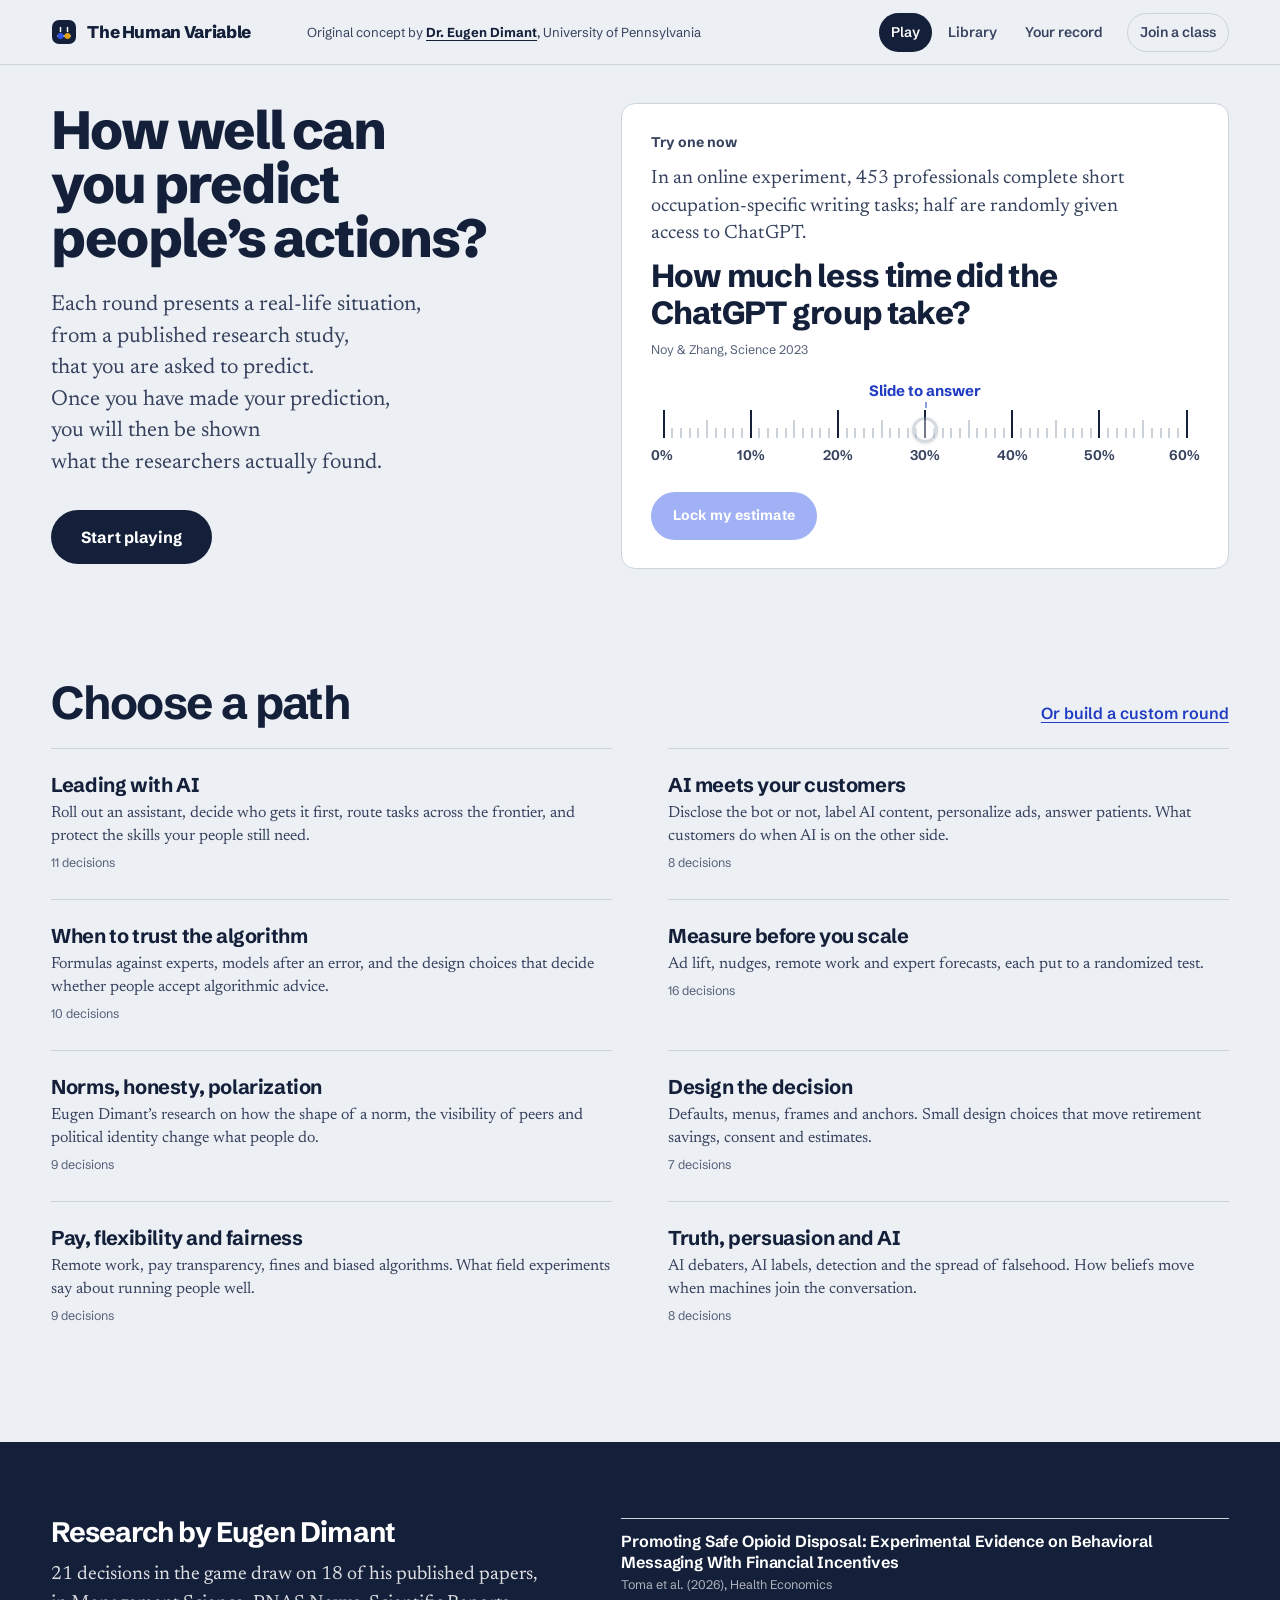
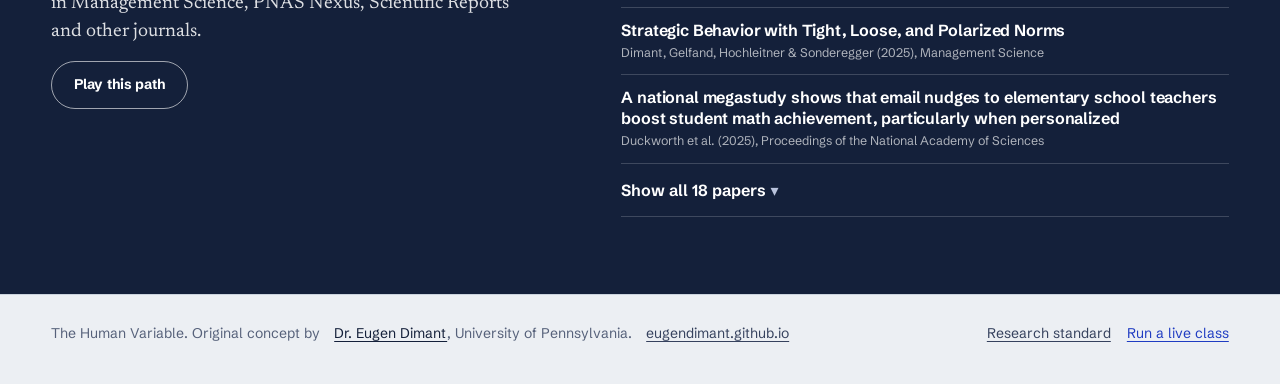
==== commit 98a9fa5f: "Iteration 87: record headline minus sign has the digits' size; review 55 recorded Co-Authored-By: Cl" ====
--- a/index.html
+++ b/index.html
@@ -828,7 +828,7 @@
 
 /* review 52, m-5: with fewer than eight calls the record is one column, so neither side leaves a hole */
 .rec-grid.rec-stack{grid-template-columns:minmax(0,1fr);max-width:760px}
-.score-big .neg{letter-spacing:0;margin-right:.07em}
+.score-big .num .neg{font-size:inherit;color:inherit;letter-spacing:0;margin-right:.07em}   /* review 55, M-1: .score-big span is 14 px and muted; the minus is part of the number */
 /* review 53, m-5: on a short wide screen (a projector at 1280x720) the question screens of the causal items fit without scrolling */
 @media (min-width:1000px) and (max-height:760px){.focus-card .opt{padding-top:7px;padding-bottom:7px}.focus-card .dag{margin-bottom:10px}.focus-card .dag-hint{display:none}}
 </style></head>
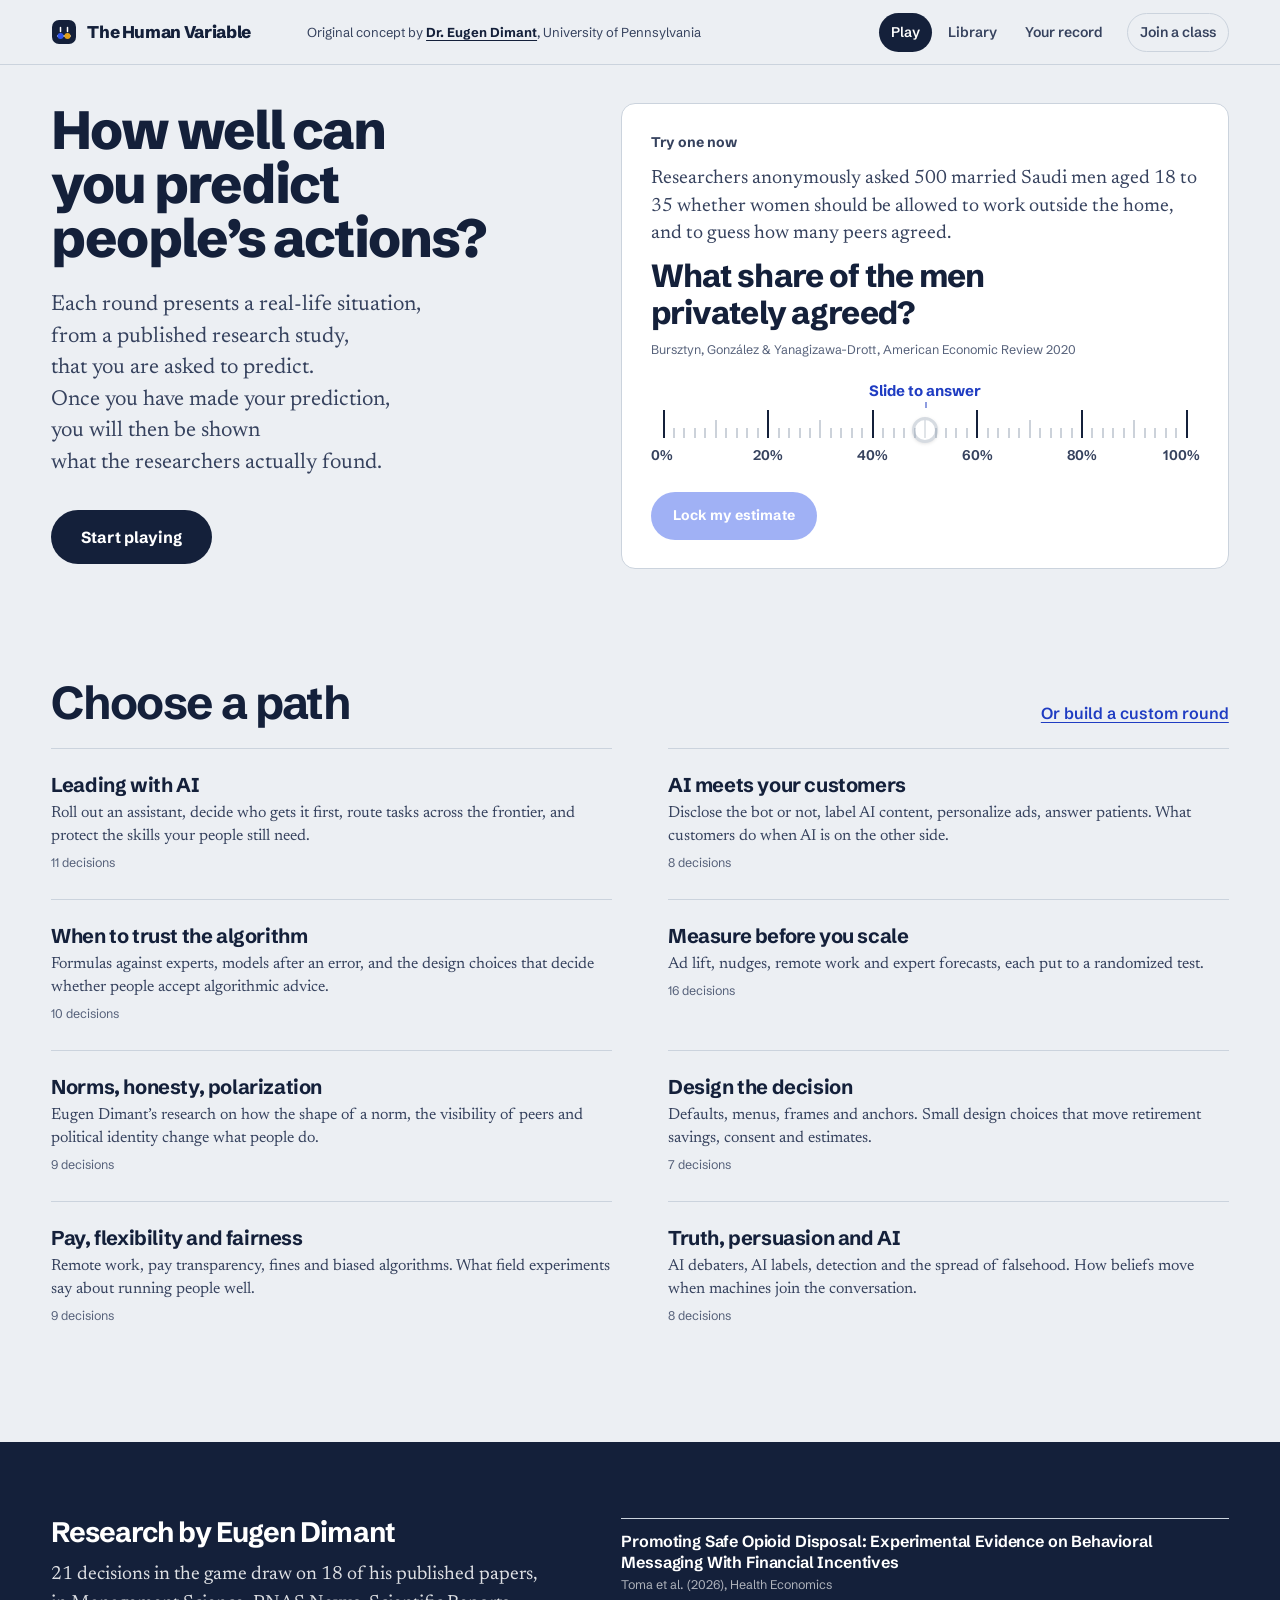
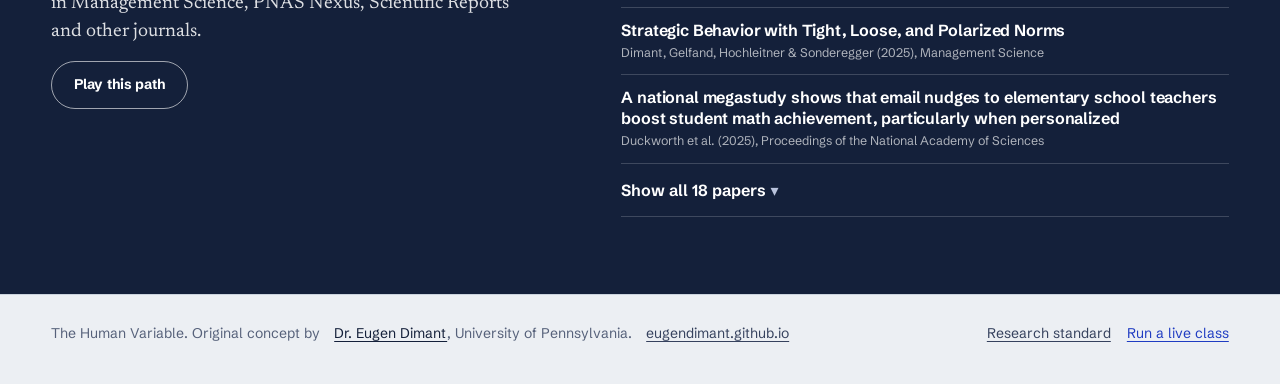
==== commit d5029ce9: "Iteration 88: reveal tabs cut to two, weakest-area round, gates and delivery scripts, two tutor phra" ====
--- a/index.html
+++ b/index.html
@@ -604,7 +604,7 @@
 .plate .gap-legend .tag{background:#f0b43c;color:#14203a}
 .study-card{display:grid;grid-template-columns:1fr 1fr;gap:12px 20px;margin:0;padding:18px 22px 20px;border-top:1px solid var(--rule)}
 .study-card dt{font-size:var(--t7);color:var(--muted);font-weight:650;margin-bottom:2px}.study-card dd{margin:0;font-size:var(--t6);line-height:1.4;color:var(--ink)}
-.rev-meta .study-card{padding:16px 0 0;border-top:1px solid var(--rule)}
+.rev-meta .study-card{padding:16px 0 0;border-top:1px solid var(--rule)}.study-card .wide{grid-column:1/-1}
 .rev-meta .theme-strip{padding:14px 0 0;margin-top:18px}
 @media (max-width:520px){.study-card{grid-template-columns:1fr}}
 .reveal{position:relative}
@@ -841,7 +841,7 @@
 <footer class="foot"><div class="wrap"><span class="foot-by">The Human Variable. Original concept by <a class="by-name" href="mailto:edimant@sas.upenn.edu" title="Email Eugen Dimant">Dr. Eugen Dimant</a>, University of Pennsylvania.&nbsp;<a href="https://eugendimant.github.io" target="_blank" rel="noopener">eugendimant.github.io</a></span><nav aria-label="Footer"><button data-act="methods">Research standard</button><a href="classroom.html">Run a live class</a></nav></div></footer>
 <div id="toast" class="toast" role="status" aria-live="polite"></div>
 <div id="overlay"></div>
-<script>const BANK = {"schema":"1.0","title":"THE HUMAN VARIABLE","subtitle":"An interactive decision lab","attribution":"Original concept by Eugen Dimant","sources":{"noy23":{"id":"noy23","authors":"Noy & Zhang","year":2023,"title":"Experimental evidence on the productivity effects of generative artificial intelligence","venue":"Science","url":"https://doi.org/10.1126/science.adh2586","doi":"10.1126/science.adh2586","kind":"peer-reviewed","takeaway":"In a 453-person writing experiment, time decreased 40% and quality increased 18%.","volume":"381(6654)","pages":"187-192","verification":{"status":"verified_abstract","checked":"2026-10-31","metadata":"matched Crossref record","text_read":"abstract only (Crossref record)","text_url":"https://api.crossref.org/works/10.1126/science.adh2586"}},"bry25":{"id":"bry25","authors":"Brynjolfsson, Li & Raymond","year":2025,"title":"Generative AI at Work","venue":"Quarterly Journal of Economics","url":"https://doi.org/10.1093/qje/qjae044","doi":"10.1093/qje/qjae044","kind":"peer-reviewed","takeaway":"AI assistance raised customer-support issues resolved per hour 15% on average, with larger gains for less experienced workers.","volume":"140(2)","pages":"889-942","verification":{"status":"verified_abstract","checked":"2026-10-31","metadata":"matched Crossref record","text_read":"abstract only (Crossref record)","text_url":"https://api.crossref.org/works/10.1093/qje/qjae044"},"authors_full":"Erik Brynjolfsson, Danielle Li, Lindsey Raymond"},"dell26":{"id":"dell26","authors":"Dell’Acqua et al.","year":2026,"title":"Navigating the Jagged Technological Frontier: Field Experimental Evidence of the Effects of Artificial Intelligence on Knowledge Worker Productivity and Quality","venue":"Organization Science","url":"https://doi.org/10.1287/orsc.2025.21838","doi":"10.1287/orsc.2025.21838","kind":"peer-reviewed","takeaway":"Generative AI performance depended on whether tasks were within or outside the AI capability frontier.","volume":"37(2)","pages":"403-423","verification":{"status":"verified_full_text","checked":"2026-10-31","metadata":"matched Crossref record","text_read":"Full text of the publisher's Organization Science Articles in Advance PDF (published online 11 March 2026), first 100,000 characters"},"authors_full":"Fabrizio Dell'Acqua, Edward McFowland III, Ethan Mollick, Hila Lifshitz, Katherine C. Kellogg, Saran Rajendran, Lisa Krayer, François Candelon, Karim R. Lakhani"},"doshi24":{"id":"doshi24","authors":"Doshi & Hauser","year":2024,"title":"Generative AI enhances individual creativity but reduces the collective diversity of novel content","venue":"Science Advances","url":"https://doi.org/10.1126/sciadv.adn5290","doi":"10.1126/sciadv.adn5290","kind":"peer-reviewed","takeaway":"AI ideas improved evaluated short-story creativity but made resulting stories more similar.","volume":"10(28)","pages":"eadn5290","verification":{"status":"verified_full_text","checked":"2026-10-31","metadata":"matched Crossref record","text_read":"Science Advances article, open access (PMC)","text_url":"https://api.crossref.org/works/10.1126/sciadv.adn5290"}},"diet15":{"id":"diet15","authors":"Dietvorst, Simmons & Massey","year":2015,"title":"Algorithm aversion: People erroneously avoid algorithms after seeing them err","venue":"Journal of Experimental Psychology: General","url":"https://doi.org/10.1037/xge0000033","doi":"10.1037/xge0000033","kind":"peer-reviewed","takeaway":"Observers lose confidence in algorithmic forecasters after seeing them err, even where algorithms outperform humans.","volume":"144(1)","pages":"114-126","verification":{"status":"verified_full_text","checked":"2026-10-31","metadata":"matched Crossref record","text_read":"full text (author PDF, Wharton faculty site; abstract and overview checked via fetch tool)","text_url":"https://faculty.wharton.upenn.edu/wp-content/uploads/2016/11/20-Dietvorst-Simmons-Massey-2015.pdf"}},"logg19":{"id":"logg19","authors":"Logg, Minson & Moore","year":2019,"title":"Algorithm appreciation: People prefer algorithmic to human judgment","venue":"Organizational Behavior and Human Decision Processes","url":"https://doi.org/10.1016/j.obhdp.2018.12.005","doi":"10.1016/j.obhdp.2018.12.005","kind":"peer-reviewed","takeaway":"In several prediction settings, people weigh algorithmic advice more heavily than human advice.","volume":"151","pages":"90-103","verification":{"status":"verified_full_text","checked":"2026-10-31","metadata":"matched Crossref record","text_read":"OBHDP article, published version (PDF), Experiment 1A results p. 93","text_url":"https://ideas.repec.org/a/eee/jobhdp/v151y2019icp90-103.html"}},"cast19":{"id":"cast19","authors":"Castelo, Bos & Lehmann","year":2019,"title":"Task-Dependent Algorithm Aversion","venue":"Journal of Marketing Research","url":"https://doi.org/10.1177/0022243719851788","doi":"10.1177/0022243719851788","kind":"peer-reviewed","takeaway":"Acceptance of algorithms varies with whether tasks seem subjective or objective.","volume":"56(5)","pages":"809-825","verification":{"status":"verified_abstract","checked":"2026-10-31","metadata":"matched Crossref record","text_read":"abstract only (Crossref record)","text_url":"https://api.crossref.org/works/10.1177/0022243719851788"}},"long19":{"id":"long19","authors":"Longoni, Bonezzi & Morewedge","year":2019,"title":"Resistance to Medical Artificial Intelligence","venue":"Journal of Consumer Research","url":"https://doi.org/10.1093/jcr/ucz013","doi":"10.1093/jcr/ucz013","kind":"peer-reviewed","takeaway":"Consumers can resist medical AI, in part from concerns about uniqueness and tailoring.","volume":"46(4)","pages":"629-650","verification":{"status":"verified_abstract","checked":"2026-10-31","metadata":"matched Crossref record","text_read":"abstract only (Crossref abstract)","text_url":"https://api.crossref.org/works/10.1093/jcr/ucz013"}},"frame81":{"id":"frame81","authors":"Tversky & Kahneman","year":1981,"title":"The framing of decisions and the psychology of choice","venue":"Science","url":"https://doi.org/10.1126/science.7455683","doi":"10.1126/science.7455683","kind":"peer-reviewed","takeaway":"Equivalent decision problems can produce different preferences depending on presentation.","volume":"211(4481)","pages":"453-458","verification":{"status":"verified_full_text","checked":"2026-10-31","metadata":"matched Crossref record","text_read":"full text scan, p. 453 (Problems 1 and 2)"}},"anchor74":{"id":"anchor74","authors":"Tversky & Kahneman","year":1974,"title":"Judgment under Uncertainty: Heuristics and Biases","venue":"Science","url":"https://doi.org/10.1126/science.185.4157.1124","doi":"10.1126/science.185.4157.1124","kind":"peer-reviewed","takeaway":"Judgments often rely on representativeness, availability, and adjustment from anchors.","volume":"185(4157)","pages":"1124-1131","verification":{"status":"verified_full_text","checked":"2026-10-31","metadata":"matched Crossref record","text_read":"full text scan, p. 1128","text_url":"https://sites.stat.washington.edu/peter/498.Sp16/Tversky.pdf"}},"defaults01":{"id":"defaults01","authors":"Madrian & Shea","year":2001,"title":"The Power of Suggestion: Inertia in 401(k) Participation and Savings Behavior","venue":"Quarterly Journal of Economics","url":"https://doi.org/10.1162/003355301753265543","doi":"10.1162/003355301753265543","kind":"peer-reviewed","takeaway":"Automatic enrollment increased plan participation, and many retained default rates and allocations.","volume":"116(4)","pages":"1149-1187","verification":{"status":"verified_abstract","checked":"2026-10-31","metadata":"matched Crossref record","text_read":"QJE abstract; participation figures as reported in Cribb & Emmerson (2020, International Tax and Public Finance)"}},"hotel08":{"id":"hotel08","authors":"Goldstein, Cialdini & Griskevicius","year":2008,"title":"A Room with a Viewpoint: Using Social Norms to Motivate Environmental Conservation in Hotels","venue":"Journal of Consumer Research","url":"https://doi.org/10.1086/586910","doi":"10.1086/586910","kind":"peer-reviewed","takeaway":"Descriptive norm appeals outperformed a conventional conservation appeal; local-room norms performed well.","volume":"35(3)","pages":"472-482","verification":{"status":"verified_full_text","checked":"2026-10-31","metadata":"matched Crossref record","text_read":"Journal of Consumer Research article, published version (author-hosted PDF)","text_url":"https://api.crossref.org/works/10.1086/586910"}},"energy07":{"id":"energy07","authors":"Schultz et al.","year":2007,"title":"The Constructive, Destructive, and Reconstructive Power of Social Norms","venue":"Psychological Science","url":"https://doi.org/10.1111/j.1467-9280.2007.01917.x","doi":"10.1111/j.1467-9280.2007.01917.x","kind":"peer-reviewed","takeaway":"Neighborhood average messages induced savings or boomerang effects; injunctive feedback changed that pattern.","volume":"18(5)","pages":"429-434","verification":{"status":"verified_full_text","checked":"2026-10-31","metadata":"matched Crossref record","text_read":"Psychological Science article, published version (author-hosted PDF)","text_url":"https://api.crossref.org/works/10.1111/j.1467-9280.2007.01917.x"}},"norms24":{"id":"norms24","authors":"Dimant, Gelfand, Hochleitner & Sonderegger","year":2025,"title":"Strategic Behavior with Tight, Loose, and Polarized Norms","venue":"Management Science","url":"https://doi.org/10.1287/mnsc.2023.01022","doi":"10.1287/mnsc.2023.01022","kind":"peer-reviewed","takeaway":"The distribution shape, not only its average, influenced behavior in strategic norm settings.","volume":"71(3)","pages":"2245-2263","verification":{"status":"verified_full_text","checked":"2026-10-31","metadata":"matched Crossref record","text_read":"full text (author-hosted PDF on michelegelfand.com) plus Crossref abstract","text_url":"https://www.michelegelfand.com/_files/ugd/6df109_20edd4d076c5479b8c7221bf8a8b7552.pdf"},"authors_full":"Eugen Dimant, Michele Gelfand, Anna Hochleitner, Silvia Sonderegger"},"plural24":{"id":"plural24","authors":"Panizza, Dimant, Kimbrough & Vostroknutov","year":2024,"title":"Measuring norm pluralism and perceived polarization in US politics","venue":"PNAS Nexus","url":"https://doi.org/10.1093/pnasnexus/pgae413","doi":"10.1093/pnasnexus/pgae413","kind":"peer-reviewed","takeaway":"Norm-drawing recovered within- and between-party diversity beyond single-norm measures.","volume":"3(10)","pages":"pgae413","verification":{"status":"verified_full_text","checked":"2026-10-31","metadata":"matched Crossref record","text_read":"Full text (OUP HTML version of record); quoted sentences rechecked verbatim on 2026-10-31","text_url":"https://academic.oup.com/pnasnexus/article/3/10/pgae413/7822208"}},"resume04":{"id":"resume04","authors":"Bertrand & Mullainathan","year":2004,"title":"Are Emily and Greg More Employable Than Lakisha and Jamal? A Field Experiment on Labor Market Discrimination","venue":"American Economic Review","url":"https://doi.org/10.1257/0002828042002561","doi":"10.1257/0002828042002561","kind":"peer-reviewed","takeaway":"White-sounding names received 50% more callbacks in a US resume field experiment.","volume":"94(4)","pages":"991-1013","verification":{"status":"verified_full_text","checked":"2026-11-11","metadata":"matched Crossref record","text_read":"full text of the published article (AER 94(4), pp. 991-1013): abstract, Section III.A and Table 1","text_url":"https://users.ssc.wisc.edu/~gwallace/Papers/Bertrand%20&%20Mullainathan%20(2004).pdf"}},"blind00":{"id":"blind00","authors":"Goldin & Rouse","year":2000,"title":"Orchestrating Impartiality: The Impact of \"Blind\" Auditions on Female Musicians","venue":"American Economic Review","url":"https://doi.org/10.1257/aer.90.4.715","doi":"10.1257/aer.90.4.715","kind":"peer-reviewed","takeaway":"Concealing identity during auditions increased women advancing and being hired in study settings, with uncertainty around some estimates.","volume":"90(4)","pages":"715-741","verification":{"status":"verified_full_text","checked":"2026-10-31","metadata":"matched Crossref record","text_read":"AER article, published version (journal PDF)","text_url":"https://api.crossref.org/works/10.1257/aer.90.4.715"}},"cent10":{"id":"cent10","authors":"Centola","year":2010,"title":"The Spread of Behavior in an Online Social Network Experiment","venue":"Science","url":"https://doi.org/10.1126/science.1185231","doi":"10.1126/science.1185231","kind":"peer-reviewed","takeaway":"Repeated reinforcement from clustered network ties spread the studied health behavior farther than random networks.","volume":"329(5996)","pages":"1194-1197","verification":{"status":"verified_full_text","checked":"2026-10-31","metadata":"matched Crossref record","text_read":"full text (author-hosted PDF copy)","text_url":"https://faculty.cs.byu.edu/%7Emike/mikeg/papers/SpreadofBehaviorinSocialNetworkExperimentScience.pdf"}},"team10":{"id":"team10","authors":"Woolley et al.","year":2010,"title":"Evidence for a Collective Intelligence Factor in the Performance of Human Groups","venue":"Science","url":"https://doi.org/10.1126/science.1193147","doi":"10.1126/science.1193147","kind":"peer-reviewed","takeaway":"Group performance across tasks related to social sensitivity and conversational turn-taking.","volume":"330(6004)","pages":"686-688","verification":{"status":"verified_abstract","checked":"2026-10-31","metadata":"matched Crossref record","text_read":"abstract only (PubMed)","text_url":"https://pubmed.ncbi.nlm.nih.gov/20929725/"}},"subtract21":{"id":"subtract21","authors":"Adams et al.","year":2021,"title":"People systematically overlook subtractive changes","venue":"Nature","url":"https://doi.org/10.1038/s41586-021-03380-y","doi":"10.1038/s41586-021-03380-y","kind":"peer-reviewed","takeaway":"People often default to adding rather than subtracting when asked to improve a situation.","volume":"592(7853)","pages":"258-261","verification":{"status":"verified_published_excerpts","checked":"2026-10-31","metadata":"matched Crossref record","text_read":"publisher article page: abstract and Extended Data figure legends","text_url":"https://www.nature.com/articles/s41586-021-03380-y"}},"plural93":{"id":"plural93","authors":"Prentice & Miller","year":1993,"title":"Pluralistic ignorance and alcohol use on campus: Some consequences of misperceiving the social norm","venue":"Journal of Personality and Social Psychology","url":"https://doi.org/10.1037/0022-3514.64.2.243","doi":"10.1037/0022-3514.64.2.243","kind":"peer-reviewed","takeaway":"Students thought peers were more comfortable with campus drinking than they themselves were. Men's attitudes later shifted toward that mistaken norm, and feeling out of step was linked to alienation from campus.","volume":"64(2)","pages":"243-256","verification":{"status":"verified_abstract","checked":"2026-10-31","metadata":"matched Crossref record","text_read":"abstract only (Princeton research portal)","text_url":"https://collaborate.princeton.edu/en/publications/pluralistic-ignorance-and-alcohol-use-on-campus-some-consequences/"}},"loss15":{"id":"loss15","authors":"Walasek & Stewart","year":2015,"title":"How to make loss aversion disappear and reverse: Tests of the decision by sampling origin of loss aversion","venue":"Journal of Experimental Psychology: General","url":"https://doi.org/10.1037/xge0000039","doi":"10.1037/xge0000039","kind":"peer-reviewed","takeaway":"Laboratory context and distributions can reduce or reverse apparent loss aversion.","volume":"144(1)","pages":"7-11","verification":{"status":"quarantined","checked":"2026-10-31","metadata":"matched Crossref record","note":"Reversal finding contested by a reanalysis (Andre & de Langhe, 2021, JEP: General 150(12), 2659-2665). Withheld from scored play.","text_read":"abstract only"}},"contact05":{"id":"contact05","authors":"Shelton & Richeson","year":2005,"title":"Intergroup contact and pluralistic ignorance","venue":"Journal of Personality and Social Psychology","url":"https://doi.org/10.1037/0022-3514.88.1.91","doi":"10.1037/0022-3514.88.1.91","kind":"peer-reviewed","takeaway":"People may misattribute each other’s reluctance to initiate intergroup contact.","volume":"88(1)","pages":"91-107","verification":{"status":"verified_abstract","checked":"2026-10-31","metadata":"matched Crossref record","text_read":"abstract only (Princeton research portal record)","text_url":"https://collaborate.princeton.edu/en/publications/intergroup-contact-and-pluralistic-ignorance/"}},"hate23":{"id":"hate23","authors":"Dimant","year":2024,"title":"Hate Trumps Love: The Impact of Political Polarization on Social Preferences","venue":"Management Science","url":"https://doi.org/10.1287/mnsc.2023.4701","doi":"10.1287/mnsc.2023.4701","kind":"peer-reviewed","takeaway":"Across five preregistered studies, ingroup love appeared in feelings of closeness while outgroup hate appeared in observed behavior; tested nudges improved prosociality but did not close the polarization gap.","volume":"70(1)","pages":"1-31","verification":{"status":"verified_full_text","checked":"2026-10-31","metadata":"matched Crossref record","text_read":"Management Science article (Articles in Advance), published version (author-hosted PDF)","text_url":"https://api.crossref.org/works/10.1287/mnsc.2023.4701"}},"contagion19":{"id":"contagion19","authors":"Dimant","year":2019,"title":"Contagion of pro- and anti-social behavior among peers and the role of social proximity","venue":"Journal of Economic Psychology","url":"https://doi.org/10.1016/j.joep.2019.04.009","doi":"10.1016/j.joep.2019.04.009","kind":"peer-reviewed","takeaway":"In the experimental settings, antisocial behavior spread more strongly than prosocial behavior, especially among socially close peers.","volume":"73","pages":"66-88","verification":{"status":"verified_full_text","checked":"2026-10-31","metadata":"matched Crossref record","text_read":"Journal of Economic Psychology article, published version (author-hosted PDF); numbers identical to the accepted manuscript"},"authors_full":"Eugen Dimant"},"measure23":{"id":"measure23","authors":"Dimant","year":2023,"title":"Beyond average: A method for measuring the tightness, looseness, and polarization of social norms","venue":"Economics Letters","url":"https://doi.org/10.1016/j.econlet.2023.111417","doi":"10.1016/j.econlet.2023.111417","kind":"peer-reviewed","takeaway":"Introduces an incentive-compatible method to elicit the distribution of perceived norms rather than only the most common norm.","volume":"233","pages":"111417","verification":{"status":"verified_abstract","checked":"2026-10-31","metadata":"matched Crossref record","text_read":"abstract only (IDEAS/RePEc); ScienceDirect not accessible","text_url":"https://ideas.repec.org/a/eee/ecolet/v233y2023ics0165176523004433.html"}},"vaccaro24":{"id":"vaccaro24","authors":"Vaccaro, Almaatouq & Malone","authors_full":"Michelle Vaccaro, Abdullah Almaatouq, Thomas W. Malone","year":2024,"title":"When combinations of humans and AI are useful: A systematic review and meta-analysis","venue":"Nature Human Behaviour","volume":"8(12)","pages":"2293-2303","doi":"10.1038/s41562-024-02024-1","url":"https://doi.org/10.1038/s41562-024-02024-1","kind":"peer-reviewed","takeaway":"Human-AI combinations beat humans alone but on average underperform the better of humans or AI alone; they gain when humans are the stronger party.","verification":{"status":"verified_full_text","checked":"2026-10-31","metadata":"matched Crossref record","text_read":"Full text (Results and Discussion) via Europe PMC open-access XML","text_url":"https://www.ebi.ac.uk/europepmc/webservices/rest/PMC11659167/fullTextXML"}},"bastani25":{"id":"bastani25","authors":"Bastani et al.","authors_full":"Hamsa Bastani, Osbert Bastani, Alp Sungu, Haosen Ge, Özge Kabakcı, Rei Mariman","year":2025,"title":"Generative AI without guardrails can harm learning: Evidence from high school mathematics","venue":"Proceedings of the National Academy of Sciences","volume":"122(26)","pages":"e2422633122","doi":"10.1073/pnas.2422633122","url":"https://doi.org/10.1073/pnas.2422633122","kind":"peer-reviewed","takeaway":"Unrestricted GPT-4 raised practice grades but lowered later unaided exam grades by 17%; a tutor version with safeguards avoided the harm.","verification":{"status":"verified_full_text","checked":"2026-10-31","metadata":"matched Crossref record","text_read":"Abstract (PubMed 40560616) and full text via Europe PMC open-access XML (PMC12232635)","text_url":"https://www.ebi.ac.uk/europepmc/webservices/rest/PMC12232635/fullTextXML"},"flags":"Correction (PNAS 2025, doi:10.1073/pnas.2518204122) fixes one author affiliation only; findings unchanged."},"dietvorst18":{"id":"dietvorst18","authors":"Dietvorst, Simmons & Massey","authors_full":"Berkeley J. Dietvorst, Joseph P. Simmons, Cade Massey","year":2018,"title":"Overcoming Algorithm Aversion: People Will Use Imperfect Algorithms If They Can (Even Slightly) Modify Them","venue":"Management Science","volume":"64(3)","pages":"1155-1170","doi":"10.1287/mnsc.2016.2643","url":"https://doi.org/10.1287/mnsc.2016.2643","kind":"peer-reviewed","takeaway":"People are far more willing to use an imperfect algorithm when they may adjust its output, even slightly, and the size of the allowed adjustment barely matters.","verification":{"status":"verified_accepted_manuscript","checked":"2026-10-31","metadata":"matched Crossref record","text_read":"accepted manuscript of the Management Science article (UPenn deposit)","text_url":"https://core.ac.uk/download/219378607.pdf"},"flags":"An earlier manuscript on a Wharton site (marketing.wharton.upenn.edu) has a different Study 2 (state rankings, N = 1,040, 47/75/77%); do not use those numbers. Numbers here follow the deposit tied to the published version (Study 2, N = 816)."},"kleinberg18":{"id":"kleinberg18","authors":"Kleinberg et al.","authors_full":"Jon Kleinberg, Himabindu Lakkaraju, Jure Leskovec, Jens Ludwig, Sendhil Mullainathan","year":2018,"title":"Human Decisions and Machine Predictions","venue":"The Quarterly Journal of Economics","volume":"133(1)","pages":"237-293","doi":"10.1093/qje/qjx032","url":"https://doi.org/10.1093/qje/qjx032","kind":"peer-reviewed","takeaway":"A machine-learning risk model could cut crime up to 24.7% at the same bail jailing rate, or cut jailing up to 41.9% with no rise in crime.","verification":{"status":"verified_abstract","checked":"2026-10-31","metadata":"matched Crossref record","text_read":"Journal abstract (Crossref and RePEc records)","text_url":"https://econpapers.repec.org/RePEc:oup:qjecon:v:133:y:2018:i:1:p:237-293."}},"obermeyer19":{"id":"obermeyer19","authors":"Obermeyer, Powers, Vogeli & Mullainathan","authors_full":"Ziad Obermeyer, Brian Powers, Christine Vogeli, Sendhil Mullainathan","year":2019,"title":"Dissecting racial bias in an algorithm used to manage the health of populations","venue":"Science","volume":"366(6464)","pages":"447-453","doi":"10.1126/science.aax2342","url":"https://doi.org/10.1126/science.aax2342","kind":"peer-reviewed","takeaway":"A widely used health algorithm predicted cost rather than need, so it underrated Black patients' needs; fixing the disparity would raise their share of extra help from 17.7% to 46.5%.","verification":{"status":"verified_abstract","checked":"2026-10-31","metadata":"matched Crossref record","text_read":"Journal abstract (Crossref and PubMed 31649194)","text_url":"https://pubmed.ncbi.nlm.nih.gov/31649194/"}},"hoffman18":{"id":"hoffman18","authors":"Hoffman, Kahn & Li","authors_full":"Mitchell Hoffman, Lisa B. Kahn, Danielle Li","year":2018,"title":"Discretion in Hiring","venue":"The Quarterly Journal of Economics","volume":"133(2)","pages":"765-800","doi":"10.1093/qje/qjx042","url":"https://doi.org/10.1093/qje/qjx042","kind":"peer-reviewed","takeaway":"At 15 firms that introduced job testing, managers who hired against test recommendations ended up with worse average hires.","verification":{"status":"verified_abstract","checked":"2026-10-31","metadata":"matched Crossref record","text_read":"Journal abstract (RePEc record of the QJE article)","text_url":"https://econpapers.repec.org/RePEc:oup:qjecon:v:133:y:2018:i:2:p:765-800."}},"lambrecht19":{"id":"lambrecht19","authors":"Lambrecht & Tucker","authors_full":"Anja Lambrecht, Catherine Tucker","year":2019,"title":"Algorithmic Bias? An Empirical Study of Apparent Gender-Based Discrimination in the Display of STEM Career Ads","venue":"Management Science","volume":"65(7)","pages":"2966-2981","doi":"10.1287/mnsc.2018.3093","url":"https://doi.org/10.1287/mnsc.2018.3093","kind":"peer-reviewed","takeaway":"A gender-neutral STEM job ad reached fewer women because younger women are costlier to reach, so cost-optimizing delivery crowded them out.","verification":{"status":"verified_abstract","checked":"2026-10-31","metadata":"matched Crossref record","text_read":"Journal abstract (Crossref and RePEc records)","text_url":"https://econpapers.repec.org/RePEc:inm:ormnsc:v:65:y:2019:i:7:p:2966-2981"}},"jakesch23":{"id":"jakesch23","authors":"Jakesch, Hancock & Naaman","authors_full":"Maurice Jakesch, Jeffrey T. Hancock, Mor Naaman","year":2023,"title":"Human heuristics for AI-generated language are flawed","venue":"Proceedings of the National Academy of Sciences","volume":"120(11)","pages":"e2208839120","doi":"10.1073/pnas.2208839120","url":"https://doi.org/10.1073/pnas.2208839120","kind":"peer-reviewed","takeaway":"People identified AI-written self-presentations with only 50 to 52% accuracy because they rely on misleading cues.","verification":{"status":"verified_full_text","checked":"2026-10-31","metadata":"matched Crossref record","text_read":"Full text via PNAS page and Europe PMC open-access XML (PMC10089155)","text_url":"https://www.ebi.ac.uk/europepmc/webservices/rest/PMC10089155/fullTextXML"}},"salvi25":{"id":"salvi25","authors":"Salvi, Horta Ribeiro, Gallotti & West","authors_full":"Francesco Salvi, Manoel Horta Ribeiro, Riccardo Gallotti, Robert West","year":2025,"title":"On the conversational persuasiveness of GPT-4","venue":"Nature Human Behaviour","volume":"9(8)","pages":"1645-1653","doi":"10.1038/s41562-025-02194-6","url":"https://doi.org/10.1038/s41562-025-02194-6","kind":"peer-reviewed","takeaway":"In short online debates, GPT-4 given basic demographic data raised the odds of opinion change by 81.2% versus human opponents; without the data it was not significantly better.","verification":{"status":"verified_full_text","checked":"2026-10-31","metadata":"matched Crossref record","text_read":"Full text of the Nature Human Behaviour article PDF (journal header and DOI present; online date placeholder) plus Crossref abstract"}},"altay24":{"id":"altay24","authors":"Altay & Gilardi","authors_full":"Sacha Altay, Fabrizio Gilardi","year":2024,"title":"People are skeptical of headlines labeled as AI-generated, even if true or human-made, because they assume full AI automation","venue":"PNAS Nexus","volume":"3(10)","pages":"pgae403","doi":"10.1093/pnasnexus/pgae403","url":"https://doi.org/10.1093/pnasnexus/pgae403","kind":"peer-reviewed","takeaway":"An 'AI-generated' label lowers belief in and sharing of headlines even when they are true or human-made, at about one-third the effect of a 'false' label.","verification":{"status":"verified_full_text","checked":"2026-10-31","metadata":"matched Crossref record","text_read":"Full text via Europe PMC open-access XML (PMC11443540), first 100,000 characters","text_url":"https://www.ebi.ac.uk/europepmc/webservices/rest/PMC11443540/fullTextXML"}},"bucinca21":{"id":"bucinca21","authors":"Buçinca, Malaya & Gajos","authors_full":"Zana Buçinca, Maja Barbara Malaya, Krzysztof Z. Gajos","year":2021,"title":"To Trust or to Think: Cognitive Forcing Functions Can Reduce Overreliance on AI in AI-assisted Decision-making","venue":"Proceedings of the ACM on Human-Computer Interaction (CSCW1)","volume":"5(CSCW1)","pages":"1-21","doi":"10.1145/3449287","url":"https://doi.org/10.1145/3449287","kind":"peer-reviewed","takeaway":"Designs that force people to think before accepting AI advice reduced overreliance more than plain explanations, but users liked them least.","verification":{"status":"verified_abstract","checked":"2026-10-31","metadata":"matched Crossref record","text_read":"Journal abstract (Crossref); ACM full text did not load, so no preprint numbers are used","text_url":"https://api.crossref.org/works/10.1145/3449287"}},"yeomans19":{"id":"yeomans19","authors":"Yeomans, Shah, Mullainathan & Kleinberg","authors_full":"Michael Yeomans, Anuj Shah, Sendhil Mullainathan, Jon Kleinberg","year":2019,"title":"Making sense of recommendations","venue":"Journal of Behavioral Decision Making","volume":"32(4)","pages":"403-414","doi":"10.1002/bdm.2118","url":"https://doi.org/10.1002/bdm.2118","kind":"peer-reviewed","takeaway":"Recommender systems beat strangers, friends and family at predicting which jokes people like, yet people preferred human recommenders whose process felt easier to understand.","verification":{"status":"verified_abstract","checked":"2026-10-31","metadata":"matched Crossref record","text_read":"Journal abstract (Crossref)","text_url":"https://api.crossref.org/works/10.1002/bdm.2118"}},"grove00":{"id":"grove00","authors":"Grove et al.","authors_full":"William M. Grove, David H. Zald, Boyd S. Lebow, Beth E. Snitz, Chad Nelson","year":2000,"title":"Clinical versus mechanical prediction: A meta-analysis","venue":"Psychological Assessment","volume":"12(1)","pages":"19-30","doi":"10.1037/1040-3590.12.1.19","url":"https://doi.org/10.1037/1040-3590.12.1.19","kind":"peer-reviewed","takeaway":"Across 136 studies, statistical formulas were about 10% more accurate than expert clinical judgment, and experts were clearly better in only 6% to 16% of studies.","verification":{"status":"verified_full_text","checked":"2026-10-31","metadata":"matched Crossref record","text_read":"Abstract (University of Minnesota Experts record) and full-text PDF showing 2000, Vol. 12, No. 1 and APA copyright"}},"gordon19":{"id":"gordon19","authors":"Gordon et al.","authors_full":"Brett R. Gordon, Florian Zettelmeyer, Neha Bhargava, Dan Chapsky","year":2019,"title":"A Comparison of Approaches to Advertising Measurement: Evidence from Big Field Experiments at Facebook","venue":"Marketing Science","volume":"38(2)","pages":"193-225","doi":"10.1287/mksc.2018.1135","url":"https://doi.org/10.1287/mksc.2018.1135","kind":"peer-reviewed","takeaway":"Observational estimates of ad lift often missed the randomized lift by a factor of three, mostly overstating it.","verification":{"status":"verified_full_text","checked":"2026-10-31","metadata":"matched Crossref record","text_read":"Full text (INFORMS Articles in Advance version) plus Crossref metadata; verified in earlier audit pass (new_sources.json)","text_url":"https://doi.org/10.1287/mksc.2018.1135"},"flags":["Articles-in-Advance pagination differs from print; print 38(2):193-225 per Crossref."]},"lewis15":{"id":"lewis15","authors":"Lewis & Rao","authors_full":"Randall A. Lewis, Justin M. Rao","year":2015,"title":"The Unfavorable Economics of Measuring the Returns to Advertising","venue":"The Quarterly Journal of Economics","volume":"130(4)","pages":"1941-1973","doi":"10.1093/qje/qjv023","url":"https://doi.org/10.1093/qje/qjv023","kind":"peer-reviewed","takeaway":"Across 25 large ad experiments, the median ROI confidence interval was over 100 percentage points wide.","verification":{"status":"verified_abstract","checked":"2026-10-31","metadata":"matched Crossref record","text_read":"Abstract (Crossref record)","text_url":"https://api.crossref.org/works/10.1093/qje/qjv023"}},"thaler04":{"id":"thaler04","authors":"Thaler & Benartzi","authors_full":"Richard H. Thaler, Shlomo Benartzi","year":2004,"title":"Save More Tomorrow: Using Behavioral Economics to Increase Employee Saving","venue":"Journal of Political Economy","volume":"112(S1)","pages":"S164-S187","doi":"10.1086/380085","url":"https://doi.org/10.1086/380085","kind":"peer-reviewed","takeaway":"Precommitting future raises to saving lifted participants' savings rates from 3.5% to 13.6% over 40 months.","verification":{"status":"verified_abstract","checked":"2026-10-31","metadata":"matched Crossref record","text_read":"Abstract (EconPapers record of the JPE article); a 2003 working-paper draft was also read for design context but not used for numbers","text_url":"https://econpapers.repec.org/RePEc:ucp:jpolec:v:112:y:2004:i:s1:p:s164-s187"},"flags":["First implementation is a non-randomized company rollout."]},"buehler94":{"id":"buehler94","authors":"Buehler, Griffin & Ross","authors_full":"Roger Buehler, Dale Griffin, Michael Ross","year":1994,"title":"Exploring the \"planning fallacy\": Why people underestimate their task completion times","venue":"Journal of Personality and Social Psychology","volume":"67(3)","pages":"366-381","doi":"10.1037/0022-3514.67.3.366","url":"https://doi.org/10.1037/0022-3514.67.3.366","kind":"peer-reviewed","takeaway":"Only 29.7% of students finished their thesis by their best-guess date; they predicted 33.9 days and took 55.5.","verification":{"status":"verified_full_text","checked":"2026-10-31","metadata":"matched Crossref record","text_read":"Full text (scanned published article, OCR); verified in earlier audit pass (new_sources.json)","text_url":"https://doi.org/10.1037/0022-3514.67.3.366"}},"bloom15":{"id":"bloom15","authors":"Bloom et al.","authors_full":"Nicholas Bloom, James Liang, John Roberts, Zhichun Jenny Ying","year":2015,"title":"Does Working from Home Work? Evidence from a Chinese Experiment","venue":"The Quarterly Journal of Economics","volume":"130(1)","pages":"165-218","doi":"10.1093/qje/qju032","url":"https://doi.org/10.1093/qje/qju032","kind":"peer-reviewed","takeaway":"Randomized home working raised call-center performance 13% and roughly halved attrition.","verification":{"status":"verified_abstract","checked":"2026-10-31","metadata":"matched Crossref record","text_read":"Abstract (Crossref record)","text_url":"https://api.crossref.org/works/10.1093/qje/qju032"}},"kahneman90":{"id":"kahneman90","authors":"Kahneman, Knetsch & Thaler","authors_full":"Daniel Kahneman, Jack L. Knetsch, Richard H. Thaler","year":1990,"title":"Experimental Tests of the Endowment Effect and the Coase Theorem","venue":"Journal of Political Economy","volume":"98(6)","pages":"1325-1348","doi":"10.1086/261737","url":"https://doi.org/10.1086/261737","kind":"peer-reviewed","takeaway":"Mug owners demanded a median $7.12 to sell, while buyers paid $2.87 and choosers valued it at $3.12.","verification":{"status":"verified_full_text","checked":"2026-10-31","metadata":"matched Crossref record","text_read":"Full text (published JPE article, OCR copy on MIT course site)","text_url":"https://web.mit.edu/curhan/www/docs/Articles/15341_Readings/Behavioral_Decision_Theory/Kahneman_et_al_1990_Experimental_tests.pdf"}},"bloom24":{"id":"bloom24","authors":"Bloom, Han & Liang","authors_full":"Nicholas Bloom, Ruobing Han, James Liang","year":2024,"title":"Hybrid working from home improves retention without damaging performance","venue":"Nature","volume":"630(8018)","pages":"920-925","doi":"10.1038/s41586-024-07500-2","url":"https://doi.org/10.1038/s41586-024-07500-2","kind":"peer-reviewed","takeaway":"Two home days a week cut quits by one-third with no difference in performance reviews or promotions over two years.","verification":{"status":"verified_full_text","checked":"2026-10-31","metadata":"matched Crossref record","text_read":"Abstract (Crossref) and full text (nature.com, open access)","text_url":"https://www.nature.com/articles/s41586-024-07500-2"}},"gneezy00":{"id":"gneezy00","authors":"Gneezy & Rustichini","authors_full":"Uri Gneezy, Aldo Rustichini","year":2000,"title":"A Fine is a Price","venue":"The Journal of Legal Studies","volume":"29(1)","pages":"1-17","doi":"10.1086/468061","url":"https://doi.org/10.1086/468061","kind":"peer-reviewed","takeaway":"A small fine for late day-care pickups increased lateness, which did not fall after the fine was removed.","verification":{"status":"verified_full_text","checked":"2026-10-31","metadata":"matched Crossref record","text_read":"Full text (published JLS article, author-hosted PDF)","text_url":"https://rady.ucsd.edu/_files/faculty-research/uri-gneezy/fine.pdf"}},"bertrand10":{"id":"bertrand10","authors":"Bertrand et al.","authors_full":"Marianne Bertrand, Dean Karlan, Sendhil Mullainathan, Eldar Shafir, Jonathan Zinman","year":2010,"title":"What's Advertising Content Worth? Evidence from a Consumer Credit Marketing Field Experiment","venue":"The Quarterly Journal of Economics","volume":"125(1)","pages":"263-305","doi":"10.1162/qjec.2010.125.1.263","url":"https://doi.org/10.1162/qjec.2010.125.1.263","kind":"peer-reviewed","takeaway":"Simple ad features, such as a photo of an attractive woman, raised loan demand about as much as a 25% interest-rate cut.","verification":{"status":"verified_abstract","checked":"2026-10-31","metadata":"matched Crossref record","text_read":"Abstract (EconPapers record of the QJE article); country and lender from J-PAL project page","text_url":"https://econpapers.repec.org/RePEc:oup:qjecon:v:125:y:2010:i:1:p:263-306."}},"iyengar00":{"id":"iyengar00","authors":"Iyengar & Lepper","authors_full":"Sheena S. Iyengar, Mark R. Lepper","year":2000,"title":"When choice is demotivating: Can one desire too much of a good thing?","venue":"Journal of Personality and Social Psychology","volume":"79(6)","pages":"995-1006","doi":"10.1037/0022-3514.79.6.995","url":"https://doi.org/10.1037/0022-3514.79.6.995","kind":"peer-reviewed","takeaway":"In a grocery tasting booth, about 30% of shoppers bought jam after seeing 6 flavors versus 3% after seeing 24.","verification":{"status":"verified_full_text","checked":"2026-10-31","metadata":"matched Crossref record","text_read":"Full text (published JPSP article, course-hosted PDF)","text_url":"https://faculty.washington.edu/jdb/345/345%20Articles/Iyengar%20&%20Lepper%20(2000).pdf"},"flags":["Contested on average: Scheibehenne, Greifeneder & Todd (2010) meta-analysis finds a mean effect near zero. Used only in an item about that contest."]},"scheib10":{"id":"scheib10","authors":"Scheibehenne, Greifeneder & Todd","authors_full":"Benjamin Scheibehenne, Rainer Greifeneder, Peter M. Todd","year":2010,"title":"Can There Ever Be Too Many Options? A Meta-Analytic Review of Choice Overload","venue":"Journal of Consumer Research","volume":"37(3)","pages":"409-425","doi":"10.1086/651235","url":"https://doi.org/10.1086/651235","kind":"peer-reviewed","takeaway":"Across 50 experiments, the mean choice-overload effect was virtually zero, with large variation between studies.","verification":{"status":"verified_full_text","checked":"2026-10-31","metadata":"matched Crossref record","text_read":"Full text (published JCR article, author-hosted PDF)","text_url":"https://abcwest.cogs.indiana.edu/pmwiki/pdf/scheibehenne.options.2010.pdf"}},"kristal20":{"id":"kristal20","authors":"Kristal et al.","authors_full":"Ariella S. Kristal, Ashley V. Whillans, Max H. Bazerman, Francesca Gino, Lisa L. Shu, Nina Mazar, Dan Ariely","year":2020,"title":"Signing at the beginning versus at the end does not decrease dishonesty","venue":"Proceedings of the National Academy of Sciences","volume":"117(13)","pages":"7103-7107","doi":"10.1073/pnas.1911695117","url":"https://doi.org/10.1073/pnas.1911695117","kind":"peer-reviewed","takeaway":"Six studies with 5,000+ participants found no effect of signing first on honest reporting.","verification":{"status":"verified_abstract","checked":"2026-10-31","metadata":"matched Crossref record","text_read":"Abstract (Europe PMC record) plus Crossref metadata","text_url":"https://www.ebi.ac.uk/europepmc/webservices/rest/search?query=DOI:10.1073/pnas.1911695117&resultType=core&format=json"},"flags":["Crossref lists a correction notice (doi:10.1073/pnas.2610441123, 29 June 2026); its body text could not be read, so what it changes is unknown."]},"shu12":{"id":"shu12","authors":"Shu et al.","authors_full":"Lisa L. Shu, Nina Mazar, Francesca Gino, Dan Ariely, Max H. Bazerman","year":2012,"title":"Signing at the beginning makes ethics salient and decreases dishonest self-reports in comparison to signing at the end","venue":"Proceedings of the National Academy of Sciences","volume":"109(38)","pages":"15197-15200","doi":"10.1073/pnas.1209746109","url":"https://doi.org/10.1073/pnas.1209746109","kind":"peer-reviewed","takeaway":"Claimed that signing an honesty statement first reduced dishonesty; retracted by PNAS in 2021.","verification":{"status":"verified_abstract","checked":"2026-10-31","metadata":"matched Crossref record","text_read":"Crossref record (title prefixed RETRACTED; retraction notice doi:10.1073/pnas.2115397118, 13 Sep 2021)","text_url":"https://api.crossref.org/works/10.1073/pnas.1209746109"},"flags":["RETRACTED 13 September 2021 (doi:10.1073/pnas.2115397118). Cited only as the retracted original in a replication item."]},"card12":{"id":"card12","authors":"Card et al.","authors_full":"David Card, Alexandre Mas, Enrico Moretti, Emmanuel Saez","year":2012,"title":"Inequality at Work: The Effect of Peer Salaries on Job Satisfaction","venue":"American Economic Review","volume":"102(6)","pages":"2981-3003","doi":"10.1257/aer.102.6.2981","url":"https://doi.org/10.1257/aer.102.6.2981","kind":"peer-reviewed","takeaway":"Learning peers' pay lowered satisfaction and raised job search among below-median earners; above-median earners were unaffected.","verification":{"status":"verified_full_text","checked":"2026-10-31","metadata":"matched Crossref record","text_read":"AER article, published version (author-hosted PDF)","text_url":"https://econpapers.repec.org/RePEc:aea:aecrev:v:102:y:2012:i:6:p:2981-3003"}},"breza18":{"id":"breza18","authors":"Breza, Kaur & Shamdasani","authors_full":"Emily Breza, Supreet Kaur, Yogita Shamdasani","year":2018,"title":"The Morale Effects of Pay Inequality","venue":"The Quarterly Journal of Economics","volume":"133(2)","pages":"611-663","doi":"10.1093/qje/qjx041","url":"https://doi.org/10.1093/qje/qjx041","kind":"peer-reviewed","takeaway":"Unjustified-looking pay gaps cut output by 0.45 SD and attendance by 18 points; visibly justified gaps had no effect.","verification":{"status":"verified_abstract","checked":"2026-10-31","metadata":"matched Crossref record","text_read":"Abstract (EconPapers/IDEAS records of the QJE article)","text_url":"https://econpapers.repec.org/RePEc:oup:qjecon:v:133:y:2018:i:2:p:611-663."}},"bohnet16":{"id":"bohnet16","authors":"Bohnet, van Geen & Bazerman","authors_full":"Iris Bohnet, Alexandra van Geen, Max Bazerman","year":2016,"title":"When Performance Trumps Gender Bias: Joint vs. Separate Evaluation","venue":"Management Science","volume":"62(5)","pages":"1225-1234","doi":"10.1287/mnsc.2015.2186","url":"https://doi.org/10.1287/mnsc.2015.2186","kind":"peer-reviewed","takeaway":"Evaluators relied more on individual performance and less on gender stereotypes when judging candidates jointly.","verification":{"status":"verified_abstract","checked":"2026-10-31","metadata":"matched Crossref record","text_read":"Abstract (Crossref and EconPapers records); author manuscript read for design context only, numbers not used because its match to the version of record is unconfirmed","text_url":"https://econpapers.repec.org/RePEc:inm:ormnsc:v:62:y:2016:i:5:p:1225-1234"}},"johnson04":{"id":"johnson04","authors":"Johnson & Goldstein","authors_full":"Eric J. Johnson, Daniel G. Goldstein","year":2004,"title":"Defaults and Donation Decisions","venue":"Transplantation","volume":"78(12)","pages":"1713-1716","doi":"10.1097/01.TP.0000149788.10382.B2","url":"https://doi.org/10.1097/01.TP.0000149788.10382.B2","kind":"peer-reviewed","takeaway":"Organ-donor consent was about twice as high under opt-out as opt-in, and active choice matched opt-out.","verification":{"status":"verified_full_text","checked":"2026-10-31","metadata":"matched Crossref record","text_read":"Full text (pre-pagination journal copy hosted by hods.org; pages shown as placeholders)"},"flags":["Cited instead of Johnson & Goldstein (2003) Science 302:1338-1339 because the Science text could not be accessed; exact opt-in/opt-out percentages appear only in a figure and are not used."]},"benartzi01":{"id":"benartzi01","authors":"Benartzi & Thaler","authors_full":"Shlomo Benartzi, Richard H. Thaler","year":2001,"title":"Naive Diversification Strategies in Defined Contribution Saving Plans","venue":"American Economic Review","volume":"91(1)","pages":"79-98","doi":"10.1257/aer.91.1.79","url":"https://doi.org/10.1257/aer.91.1.79","kind":"peer-reviewed","takeaway":"Some investors split contributions evenly across offered funds, so stock exposure tracks the share of stock funds on the menu.","verification":{"status":"verified_abstract","checked":"2026-10-31","metadata":"matched Crossref record","text_read":"Abstract (aeaweb.org)","text_url":"https://www.aeaweb.org/articles?id=10.1257/aer.91.1.79"}},"cohn19":{"id":"cohn19","authors":"Cohn, Maréchal, Tannenbaum & Zünd","authors_full":"Alain Cohn, Michel André Maréchal, David Tannenbaum, Christian Lukas Zünd","year":2019,"title":"Civic honesty around the globe","venue":"Science","volume":"365(6448)","pages":"70-73","doi":"10.1126/science.aau8712","url":"https://doi.org/10.1126/science.aau8712","kind":"peer-reviewed","takeaway":"Lost wallets were reported to their owners more often when they held more money, in 38 of 40 countries.","verification":{"status":"verified_full_text","checked":"2026-10-31","metadata":"matched Crossref record","text_read":"Full text (author-hosted published article) plus Crossref abstract","text_url":"https://davetannenbaum.github.io/documents/Cohn2019.pdf"},"flags":["Cross-country rankings rest on owner email responses; Yang et al. (2023, PNAS 120(29), e2213824120, doi:10.1073/pnas.2213824120) report email response rates were inversely related to collectivism and that a China replication found higher wallet recovery than email responses implied. Items here use the within-country money effect, not country rankings."]},"abeler19":{"id":"abeler19","authors":"Abeler, Nosenzo & Raymond","authors_full":"Johannes Abeler, Daniele Nosenzo, Collin Raymond","year":2019,"title":"Preferences for Truth-Telling","venue":"Econometrica","volume":"87(4)","pages":"1115-1153","doi":"10.3982/ECTA14673","url":"https://doi.org/10.3982/ECTA14673","kind":"peer-reviewed","takeaway":"Across 90 experiments people lie surprisingly little, forgoing about three-quarters of the potential gains from lying.","verification":{"status":"verified_full_text","checked":"2026-10-31","metadata":"matched Crossref record","text_read":"Full text (published Econometrica version with journal header) plus Econometric Society abstract"}},"gachter16":{"id":"gachter16","authors":"Gächter & Schulz","authors_full":"Simon Gächter, Jonathan F. Schulz","year":2016,"title":"Intrinsic honesty and the prevalence of rule violations across societies","venue":"Nature","volume":"531(7595)","pages":"496-499","doi":"10.1038/nature17160","url":"https://doi.org/10.1038/nature17160","kind":"peer-reviewed","takeaway":"Students from societies with more corruption, tax evasion and political fraud bent the rules more in a private die task, but were no more likely to cheat maximally.","verification":{"status":"verified_accepted_manuscript","checked":"2026-10-31","metadata":"matched Crossref record","text_read":"Europe PMC author manuscript of the Nature article","text_url":"https://theigc.org/wp-content/uploads/2016/02/Gaechter-Schulz_Nature2016.pdf"},"flags":["Numbers read from the author manuscript; confirm against the typeset Nature version before display if possible."]},"fischbacher13":{"id":"fischbacher13","authors":"Fischbacher & Föllmi-Heusi","authors_full":"Urs Fischbacher, Franziska Föllmi-Heusi","year":2013,"title":"Lies in Disguise: An Experimental Study on Cheating","venue":"Journal of the European Economic Association","volume":"11(3)","pages":"525-547","doi":"10.1111/jeea.12014","url":"https://doi.org/10.1111/jeea.12014","kind":"peer-reviewed","takeaway":"In a private die-roll task, about 39% of subjects were honest, at most 22% lied fully, and some lied without maximizing income.","verification":{"status":"verified_abstract","checked":"2026-10-31","metadata":"matched Crossref record","text_read":"abstract of the published JEEA article","text_url":"https://ideas.repec.org/a/bla/jeurec/v11y2013i3p525-547.html"}},"hallsworth17":{"id":"hallsworth17","authors":"Hallsworth, List, Metcalfe & Vlaev","authors_full":"Michael Hallsworth, John A. List, Robert D. Metcalfe, Ivo Vlaev","year":2017,"title":"The behavioralist as tax collector: Using natural field experiments to enhance tax compliance","venue":"Journal of Public Economics","volume":"148","pages":"14-31","doi":"10.1016/j.jpubeco.2017.02.003","url":"https://doi.org/10.1016/j.jpubeco.2017.02.003","kind":"peer-reviewed","takeaway":"Adding social norm and public-services messages to UK tax reminder letters raised payment of overdue tax at little cost.","verification":{"status":"verified_abstract","checked":"2026-10-31","metadata":"matched Crossref record","text_read":"Journal abstract (EconPapers record of the JPubE article); design details from the deposited author version (WRAP, dated 30 Nov 2016), whose text and tables disagree on one effect size, so no effect sizes are used","text_url":"https://econpapers.repec.org/RePEc:eee:pubeco:v:148:y:2017:i:c:p:14-31"}},"bail18":{"id":"bail18","authors":"Bail et al.","authors_full":"Christopher A. Bail, Lisa P. Argyle, Taylor W. Brown, John P. Bumpus, Haohan Chen, M. B. Fallin Hunzaker, Jaemin Lee, Marcus Mann, Friedolin Merhout, Alexander Volfovsky","year":2018,"title":"Exposure to opposing views on social media can increase political polarization","venue":"Proceedings of the National Academy of Sciences","volume":"115(37)","pages":"9216-9221","doi":"10.1073/pnas.1804840115","url":"https://doi.org/10.1073/pnas.1804840115","kind":"peer-reviewed","takeaway":"Republicans paid to follow a liberal Twitter bot for a month became more conservative; Democrats' shift was small and not significant.","verification":{"status":"verified_full_text","checked":"2026-10-31","metadata":"matched Crossref record","text_read":"Full text (Europe PMC XML of PMC6140520) plus Crossref abstract","text_url":"https://www.ebi.ac.uk/europepmc/webservices/rest/PMC6140520/fullTextXML"}},"allcott20":{"id":"allcott20","authors":"Allcott, Braghieri, Eichmeyer & Gentzkow","authors_full":"Hunt Allcott, Luca Braghieri, Sarah Eichmeyer, Matthew Gentzkow","year":2020,"title":"The Welfare Effects of Social Media","venue":"American Economic Review","volume":"110(3)","pages":"629-676","doi":"10.1257/aer.20190658","url":"https://doi.org/10.1257/aer.20190658","kind":"peer-reviewed","takeaway":"Four weeks off Facebook reduced polarization and news knowledge and raised subjective well-being.","verification":{"status":"verified_accepted_manuscript","checked":"2026-10-31","metadata":"matched Crossref record","text_read":"authors' final accepted manuscript of the AER article","text_url":"https://web.stanford.edu/~gentzkow/research/facebook.pdf"},"flags":["Effect sizes (SD units, minutes, WTA) were read in the authors' final manuscript dated Nov 2019, not the typeset AER pages; direction of every effect is confirmed by the AER abstract."]},"pennycook21":{"id":"pennycook21","authors":"Pennycook et al.","authors_full":"Gordon Pennycook, Ziv Epstein, Mohsen Mosleh, Antonio A. Arechar, Dean Eckles, David G. Rand","year":2021,"title":"Shifting attention to accuracy can reduce misinformation online","venue":"Nature","volume":"592(7855)","pages":"590-595","doi":"10.1038/s41586-021-03344-2","url":"https://doi.org/10.1038/s41586-021-03344-2","kind":"peer-reviewed","takeaway":"A single private prompt to rate a headline's accuracy modestly raised the quality of news Twitter users shared.","verification":{"status":"verified_full_text","checked":"2026-10-31","metadata":"matched Crossref record","text_read":"Full text (nature.com article page) plus Crossref metadata","text_url":"https://www.nature.com/articles/s41586-021-03344-2"},"flags":["Accuracy-prompt effects are small and debated: a preregistered direct replication of the authors' earlier study (Roozenbeek, Freeman & van der Linden 2021, Psychological Science 32(7), 1169-1178, doi:10.1177/09567976211024535) failed at its first stage (n = 701, p = .67) and found only a small, uncorrected interaction after more data. The item states the effect as modest."]},"vosoughi18":{"id":"vosoughi18","authors":"Vosoughi, Roy & Aral","authors_full":"Soroush Vosoughi, Deb Roy, Sinan Aral","year":2018,"title":"The spread of true and false news online","venue":"Science","volume":"359(6380)","pages":"1146-1151","doi":"10.1126/science.aap9559","url":"https://doi.org/10.1126/science.aap9559","kind":"peer-reviewed","takeaway":"False news spread farther and faster than true news on Twitter, and humans rather than bots drove the gap.","verification":{"status":"verified_abstract","checked":"2026-10-31","metadata":"matched Crossref record","text_read":"Abstract (Europe PMC / PubMed record) plus Crossref metadata; full text not accessible, so the widely cited 70% retweet figure is not used","text_url":"https://www.ebi.ac.uk/europepmc/webservices/rest/search?query=DOI:10.1126/science.aap9559&resultType=core&format=json"}},"bursztyn20":{"id":"bursztyn20","authors":"Bursztyn, González & Yanagizawa-Drott","authors_full":"Leonardo Bursztyn, Alessandra L. González, David Yanagizawa-Drott","year":2020,"title":"Misperceived Social Norms: Women Working Outside the Home in Saudi Arabia","venue":"American Economic Review","volume":"110(10)","pages":"2997-3029","doi":"10.1257/aer.20180975","url":"https://doi.org/10.1257/aer.20180975","kind":"peer-reviewed","takeaway":"Saudi men privately supported women working outside the home but underestimated peers' support; correcting beliefs raised wives' job search.","verification":{"status":"verified_full_text","checked":"2026-10-31","metadata":"matched Crossref record","text_read":"Full text (author-hosted PDF with AER 110(10) header and DOI) plus Crossref abstract","text_url":"https://home.uchicago.edu/bursztyn/Misperceived_Norms.pdf"}},"lees20":{"id":"lees20","authors":"Lees & Cikara","authors_full":"Jeffrey Lees, Mina Cikara","year":2020,"title":"Inaccurate group meta-perceptions drive negative out-group attributions in competitive contexts","venue":"Nature Human Behaviour","volume":"4(3)","pages":"279-286","doi":"10.1038/s41562-019-0766-4","url":"https://doi.org/10.1038/s41562-019-0766-4","kind":"peer-reviewed","takeaway":"Partisans overestimate how negatively the other side views their group's actions; correcting this reduced attributions of obstructionism.","verification":{"status":"verified_abstract","checked":"2026-10-31","metadata":"matched Crossref record","text_read":"Version-of-record abstract and Figure 4 legend on nature.com"},"flags":["Crossref API returned an error; bibliographic data taken from the Springer Nature page (online 11 Nov 2019, issue March 2020). Experiment-level numbers come from the DASH manuscript, not the typeset article."]},"mellers14":{"id":"mellers14","authors":"Mellers et al.","authors_full":"Barbara Mellers, Lyle Ungar, Jonathan Baron, Jaime Ramos, Burcu Gurcay, Katrina Fincher, Sydney E. Scott, Don Moore, Pavel Atanasov, Samuel A. Swift, Terry Murray, Eric Stone, Philip E. Tetlock","year":2014,"title":"Psychological Strategies for Winning a Geopolitical Forecasting Tournament","venue":"Psychological Science","volume":"25(5)","pages":"1106-1115","doi":"10.1177/0956797614524255","url":"https://doi.org/10.1177/0956797614524255","kind":"peer-reviewed","takeaway":"Probability training, teaming and tracking top performers each improved geopolitical forecast accuracy.","verification":{"status":"verified_full_text","checked":"2026-10-31","metadata":"matched Crossref record","text_read":"Full text (eScholarship copy) plus Crossref abstract","text_url":"https://escholarship.org/content/qt4rg4n9vr/qt4rg4n9vr_noSplash_4ff67e56b3dac616e0163b75090705e6.pdf"},"flags":["The paper reports test statistics, not percentage accuracy gains; no percentages are derived here."]},"moore08":{"id":"moore08","authors":"Moore & Healy","authors_full":"Don A. Moore, Paul J. Healy","year":2008,"title":"The trouble with overconfidence","venue":"Psychological Review","volume":"115(2)","pages":"502-517","doi":"10.1037/0033-295X.115.2.502","url":"https://doi.org/10.1037/0033-295X.115.2.502","kind":"peer-reviewed","takeaway":"On hard tasks people overestimate their own score yet think they are worse than others; on easy tasks the reverse.","verification":{"status":"verified_full_text","checked":"2026-10-31","metadata":"matched Crossref record","text_read":"Published version (author-hosted PDF) as recorded in audit/new_sources.json; abstract quotes verbatim","text_url":"https://doi.org/10.1037/0033-295X.115.2.502"}},"masks22":{"id":"masks22","authors":"Dimant et al.","authors_full":"Eugen Dimant, Elena Giulia Clemente, Dylan Pieper, Anna Dreber, Michele Gelfand, Behavioral Science Units Consortium (Crossref also lists Michael Hallsworth, Aline Holzwarth, Piyush Tantia)","year":2022,"title":"Politicizing mask-wearing: predicting the success of behavioral interventions among republicans and democrats in the U.S.","venue":"Scientific Reports","volume":"12","pages":"7575","doi":"10.1038/s41598-022-10524-1","url":"https://doi.org/10.1038/s41598-022-10524-1","kind":"peer-reviewed","takeaway":"Seven mask-wearing nudges showed no effect in either party, yet 1,034 forecasters, experts included, overestimated their effects.","verification":{"status":"verified_full_text","checked":"2026-10-31","metadata":"matched Crossref record","text_read":"Published open access full text (Nature HTML)","text_url":"https://www.nature.com/articles/s41598-022-10524-1"}},"requiem20":{"id":"requiem20","authors":"Dimant, van Kleef & Shalvi","authors_full":"Eugen Dimant, Gerben A. van Kleef, Shaul Shalvi","year":2020,"title":"Requiem for a Nudge: Framing effects in nudging honesty","venue":"Journal of Economic Behavior & Organization","volume":"172","pages":"247-266","doi":"10.1016/j.jebo.2020.02.015","url":"https://doi.org/10.1016/j.jebo.2020.02.015","kind":"peer-reviewed","takeaway":"Four truthful honesty norm-nudges, empirical or normative and positively or negatively framed, did not reduce cheating because they did not shift perceived norms.","verification":{"status":"verified_full_text","checked":"2026-10-31","metadata":"matched Crossref record","text_read":"JEBO article, published version (author-hosted PDF)","text_url":"https://ideas.repec.org/a/eee/jeborg/v172y2020icp247-266.html"}},"notalie23":{"id":"notalie23","authors":"Bicchieri, Dimant & Sonderegger","authors_full":"Cristina Bicchieri, Eugen Dimant, Silvia Sonderegger","year":2023,"title":"It's not a lie if you believe the norm does not apply: Conditional norm-following and belief distortion","venue":"Games and Economic Behavior","volume":"138","pages":"321-354","doi":"10.1016/j.geb.2023.01.005","url":"https://doi.org/10.1016/j.geb.2023.01.005","kind":"peer-reviewed","takeaway":"People tempted to lie for money strategically distort their beliefs about honesty norms to justify it; widespread honesty signals disapproval of lying, but widespread lying does not signal approval.","verification":{"status":"verified_full_text","checked":"2026-10-31","metadata":"matched Crossref record","text_read":"GEB article, published version (author-hosted PDF)","text_url":"https://ideas.repec.org/a/eee/gamebe/v138y2023icp321-354.html"}},"prox22":{"id":"prox22","authors":"Bicchieri, Dimant, Gächter & Nosenzo","authors_full":"Cristina Bicchieri, Eugen Dimant, Simon Gächter, Daniele Nosenzo","year":2022,"title":"Social proximity and the erosion of norm compliance","venue":"Games and Economic Behavior","volume":"132","pages":"59-72","doi":"10.1016/j.geb.2021.11.012","url":"https://doi.org/10.1016/j.geb.2021.11.012","kind":"peer-reviewed","takeaway":"Seeing peers' choices eroded compliance because people copied violations but not good examples; a minimal social-proximity cue halted the erosion.","verification":{"status":"verified_full_text","checked":"2026-10-31","metadata":"matched Crossref record","text_read":"Published version of record, open access CC BY (ScienceDirect HTML, PII S0899825621001597)","text_url":"https://www.sciencedirect.com/science/article/pii/S0899825621001597"}},"deviant21":{"id":"deviant21","authors":"Bicchieri, Dimant & Xiao","authors_full":"Cristina Bicchieri, Eugen Dimant, Erte Xiao","year":2021,"title":"Deviant or wrong? The effects of norm information on the efficacy of punishment","venue":"Journal of Economic Behavior & Organization","volume":"188","pages":"209-235","doi":"10.1016/j.jebo.2021.04.002","url":"https://doi.org/10.1016/j.jebo.2021.04.002","kind":"peer-reviewed","takeaway":"Weak punishment raised reciprocity only when paired with normative information and cheap compliance; with costly compliance, punishment plus empirical information could backfire.","verification":{"status":"verified_full_text","checked":"2026-10-31","metadata":"matched Crossref record","text_read":"JEBO article, published version (author-hosted PDF)","text_url":"https://ideas.repec.org/a/eee/jeborg/v188y2021icp209-235.html"}},"enforcers23":{"id":"enforcers23","authors":"Dimant & Gesche","authors_full":"Eugen Dimant, Tobias Gesche","year":2023,"title":"Nudging enforcers: how norm perceptions and motives for lying shape sanctions","venue":"PNAS Nexus","volume":"2(7)","pages":"pgad224","doi":"10.1093/pnasnexus/pgad224","url":"https://doi.org/10.1093/pnasnexus/pgad224","kind":"peer-reviewed","takeaway":"Enforcers punish lies more when they are larger or create inequity, and short norm messages raise punishment, most where norms are ambiguous.","verification":{"status":"verified_full_text","checked":"2026-10-31","metadata":"matched Crossref record","text_read":"Published version of record, open access full text via Europe PMC (PMC10360164)","text_url":"https://www.ebi.ac.uk/europepmc/webservices/rest/PMC10360164/fullTextXML"}},"observ21":{"id":"observ21","authors":"Bolton, Dimant & Schmidt","authors_full":"Gary Bolton, Eugen Dimant, Ulrich Schmidt","year":2021,"title":"Observability and social image: On the robustness and fragility of reciprocity","venue":"Journal of Economic Behavior & Organization","volume":"191","pages":"946-964","doi":"10.1016/j.jebo.2021.09.018","url":"https://doi.org/10.1016/j.jebo.2021.09.018","kind":"peer-reviewed","takeaway":"Being observed alone does little for pro-social behavior and can backfire through inequality aversion; making norms salient fixes it.","verification":{"status":"verified_full_text","checked":"2026-10-31","metadata":"matched Crossref record","text_read":"JEBO article, published version (author-hosted PDF)","text_url":"https://ideas.repec.org/a/eee/jeborg/v191y2021icp946-964.html"}},"motivated24":{"id":"motivated24","authors":"Dimant, Galeotti & Villeval","authors_full":"Eugen Dimant, Fabio Galeotti, Marie Claire Villeval","year":2024,"title":"Motivated information acquisition and social norm formation","venue":"European Economic Review","volume":"167","pages":"104778","doi":"10.1016/j.euroecorev.2024.104778","url":"https://doi.org/10.1016/j.euroecorev.2024.104778","kind":"peer-reviewed","takeaway":"Given a choice, people pick lenient sources of norm information, more so when sources share their political identity, and lenient information increases lying.","verification":{"status":"verified_full_text","checked":"2026-10-31","metadata":"matched Crossref record","text_read":"Published version of record, open access (ScienceDirect HTML)","text_url":"https://www.sciencedirect.com/science/article/pii/S0014292124001077"}},"beyond23":{"id":"beyond23","authors":"Ren, Dimant & Schweitzer","authors_full":"Zhiying (Bella) Ren, Eugen Dimant, Maurice Schweitzer","year":2023,"title":"Beyond belief: How social engagement motives influence the spread of conspiracy theories","venue":"Journal of Experimental Social Psychology","volume":"104","pages":"104421","doi":"10.1016/j.jesp.2022.104421","url":"https://doi.org/10.1016/j.jesp.2022.104421","kind":"peer-reviewed","takeaway":"People knowingly share conspiracy theories they believe are false when they expect, or receive, more social engagement for them.","verification":{"status":"verified_full_text","checked":"2026-10-31","metadata":"matched Crossref record","text_read":"JESP article, published version (author-hosted PDF)","text_url":"https://www.sciencedirect.com/science/article/abs/pii/S0022103122001408"}},"opioid26":{"id":"opioid26","authors":"Toma et al.","authors_full":"Mattie Toma, Russell Burnett, Pompa Debroy, Eugen Dimant, Jean Liu, Elana Safran, Uzaib Saya, Bill Schultz","year":2026,"title":"Promoting Safe Opioid Disposal: Experimental Evidence on Behavioral Messaging With Financial Incentives","venue":"Health Economics","volume":"35(7)","pages":"1023-1032","doi":"10.1002/hec.70085","url":"https://doi.org/10.1002/hec.70085","kind":"peer-reviewed","takeaway":"Adding low-cost behavioral reminder cards to a cash buyback raised opioid pill returns and lowered cost per pill returned.","verification":{"status":"verified_full_text","checked":"2026-10-31","metadata":"matched Crossref record","text_read":"Health Economics article, open-access published PDF","text_url":"https://doi.org/10.1002/hec.70085"}},"loss79":{"id":"loss79","authors":"Kahneman & Tversky","year":1979,"title":"Prospect Theory: An Analysis of Decision under Risk","venue":"Econometrica","url":"https://doi.org/10.2307/1914185","doi":"10.2307/1914185","kind":"peer-reviewed","takeaway":"Reference dependence, probability weighting and asymmetric responses to gains and losses are central to prospect theory.","volume":"47(2)","pages":"263-292","verification":{"status":"verified_full_text","checked":"2026-10-31","metadata":"matched Crossref record","text_read":"full text transcription, p. 266 (Problem 3) and Table I p. 268 (Problem 3prime)","text_url":"https://www.dmi-ida.org"}},"costello24":{"id":"costello24","authors":"Costello, Pennycook & Rand","authors_full":"Thomas H. Costello, Gordon Pennycook, David G. Rand","year":2024,"title":"Durably reducing conspiracy beliefs through dialogues with AI","venue":"Science","volume":"385(6714)","pages":"eadq1814","doi":"10.1126/science.adq1814","url":"https://doi.org/10.1126/science.adq1814","kind":"peer-reviewed","takeaway":"Personalized, evidence-based dialogues with GPT-4 Turbo reduced conspiracy belief by about 20%, and the effect lasted two months.","verification":{"status":"verified_abstract","checked":"2026-10-31","metadata":"matched Crossref record","text_read":"abstract (Crossref)","erratum":"Erratum, Science 22 Oct 2026 (doi:10.1126/science.aem1178): the corrected abstract gives 2190 participants; the erratum body could not be read."}},"luo19":{"id":"luo19","authors":"Luo, Tong, Fang & Qu","authors_full":"Xueming Luo, Siliang Tong, Zheng Fang, Zhe Qu","year":2019,"title":"Frontiers: Machines vs. Humans: The Impact of Artificial Intelligence Chatbot Disclosure on Customer Purchases","venue":"Marketing Science","volume":"38(6)","pages":"937-947","doi":"10.1287/mksc.2019.1192","url":"https://doi.org/10.1287/mksc.2019.1192","kind":"peer-reviewed","takeaway":"Undisclosed sales chatbots matched proficient human agents, but disclosing the bot before the call cut purchases by more than 79.7%.","verification":{"status":"verified_abstract","checked":"2026-10-31","metadata":"matched Crossref record (volume, issue and pages from RePEc/IDEAS; Crossref lists article number only)","text_read":"Abstract via INFORMS PDF landing page and IDEAS/RePEc","text_url":"https://ideas.repec.org/a/inm/ormksc/v38y2019i6p937-947.html"}},"ayers23":{"id":"ayers23","authors":"Ayers et al.","authors_full":"John W. Ayers, Adam Poliak, Mark Dredze, Eric C. Leas, Zechariah Zhu, Jessica B. Kelley, Dennis J. Faix, Aaron M. Goodman, Christopher A. Longhurst, Michael Hogarth, Davey M. Smith","year":2023,"title":"Comparing Physician and Artificial Intelligence Chatbot Responses to Patient Questions Posted to a Public Social Media Forum","venue":"JAMA Internal Medicine","volume":"183(6)","pages":"589-596","doi":"10.1001/jamainternmed.2023.1838","url":"https://doi.org/10.1001/jamainternmed.2023.1838","kind":"peer-reviewed","takeaway":"Blinded health professionals preferred ChatGPT's answers to physicians' answers on a public forum in 78.6% of evaluations, rating them higher on quality and empathy.","verification":{"status":"verified_full_text","checked":"2026-10-31","metadata":"matched Crossref record (Crossref gives first page 589 only)","text_read":"Full text (Methods, Results, Discussion, Limitations) on JAMA Network open-access page","text_url":"https://jamanetwork.com/journals/jamainternalmedicine/fullarticle/2804309"},"flags":"Evaluators were blinded but were also coauthors; accuracy was not separately assessed and longer chatbot answers may have inflated empathy ratings (authors' own limitations)."},"zhou24":{"id":"zhou24","authors":"Zhou & Lee","authors_full":"Eric Zhou, Dokyun Lee","year":2024,"title":"Generative artificial intelligence, human creativity, and art","venue":"PNAS Nexus","volume":"3(3)","pages":"pgae052","doi":"10.1093/pnasnexus/pgae052","url":"https://doi.org/10.1093/pnasnexus/pgae052","kind":"peer-reviewed","takeaway":"Artists who adopted text-to-image AI produced more and earned more favorites per view, while average content novelty and visual novelty fell.","verification":{"status":"verified_full_text","checked":"2026-10-31","metadata":"matched Crossref record","text_read":"Full text (abstract, results, discussion) on Oxford Academic open-access page","text_url":"https://academic.oup.com/pnasnexus/article/3/3/pgae052/7618478"},"flags":"Abstract reports a 25% productivity gain while Results describe a 50% rise at adoption; items avoid the productivity size."},"goldstein24":{"id":"goldstein24","authors":"Goldstein, Chao, Grossman, Stamos & Tomz","authors_full":"Josh A. Goldstein, Jason Chao, Shelby Grossman, Alex Stamos, Michael Tomz","year":2024,"title":"How persuasive is AI-generated propaganda?","venue":"PNAS Nexus","volume":"3(2)","pages":"pgae034","doi":"10.1093/pnasnexus/pgae034","url":"https://doi.org/10.1093/pnasnexus/pgae034","kind":"peer-reviewed","takeaway":"GPT-3 articles nearly matched real propaganda in persuading US adults, and light human prompt editing plus curation made them more persuasive than the originals.","verification":{"status":"verified_full_text","checked":"2026-10-31","metadata":"matched Crossref record","text_read":"Full text via Europe PMC open-access XML","text_url":"https://www.ebi.ac.uk/europepmc/webservices/rest/PMC10878360/fullTextXML"}},"spitale23":{"id":"spitale23","authors":"Spitale, Biller-Andorno & Germani","authors_full":"Giovanni Spitale, Nikola Biller-Andorno, Federico Germani","year":2023,"title":"AI model GPT-3 (dis)informs us better than humans","venue":"Science Advances","volume":"9(26)","pages":"eadh1850","doi":"10.1126/sciadv.adh1850","url":"https://doi.org/10.1126/sciadv.adh1850","kind":"peer-reviewed","takeaway":"Readers judged true GPT-3 tweets correctly more often than true human tweets, and spotted false GPT-3 tweets slightly less often than false human ones.","verification":{"status":"verified_full_text","checked":"2026-10-31","metadata":"matched Crossref record","text_read":"Full text via Europe PMC open-access XML","text_url":"https://www.ebi.ac.uk/europepmc/webservices/rest/PMC10306283/fullTextXML"}},"matz24":{"id":"matz24","authors":"Matz et al.","authors_full":"S. C. Matz, J. D. Teeny, S. S. Vaid, H. Peters, G. M. Harari, M. Cerf","year":2024,"title":"The potential of generative AI for personalized persuasion at scale","venue":"Scientific Reports","volume":"14","pages":"4692","doi":"10.1038/s41598-024-53755-0","url":"https://doi.org/10.1038/s41598-024-53755-0","kind":"peer-reviewed","takeaway":"ChatGPT-written messages matched to people's psychological profiles were more persuasive in 20 of 33 tests, but not for every product.","verification":{"status":"verified_full_text","checked":"2026-10-31","metadata":"matched Crossref record","text_read":"Full text via Europe PMC open-access XML","text_url":"https://www.ebi.ac.uk/europepmc/webservices/rest/PMC10897294/fullTextXML"}},"hui24":{"id":"hui24","authors":"Hui, Reshef & Zhou","authors_full":"Xiang Hui, Oren Reshef, Luofeng Zhou","year":2024,"title":"The Short-Term Effects of Generative Artificial Intelligence on Employment: Evidence from an Online Labor Market","venue":"Organization Science","volume":"35(6)","pages":"1977-1989","doi":"10.1287/orsc.2023.18441","url":"https://doi.org/10.1287/orsc.2023.18441","kind":"peer-reviewed","takeaway":"After ChatGPT and image generators launched, freelancers in highly affected occupations lost jobs and earnings, with suggestive evidence that top freelancers were hit hardest.","verification":{"status":"verified_abstract","checked":"2026-10-31","metadata":"matched Crossref record","text_read":"Published abstract, as indexed word by word in the OpenAlex record of the Organization Science article","text_url":"https://api.openalex.org/works/doi:10.1287/orsc.2023.18441"}},"longoni22":{"id":"longoni22","authors":"Longoni & Cian","authors_full":"Chiara Longoni, Luca Cian","year":2022,"title":"Artificial Intelligence in Utilitarian vs. Hedonic Contexts: The \"Word-of-Machine\" Effect","venue":"Journal of Marketing","volume":"86(1)","pages":"91-108","doi":"10.1177/0022242920957347","url":"https://doi.org/10.1177/0022242920957347","kind":"peer-reviewed","takeaway":"Consumers trust AI recommenders for practical (utilitarian) attributes but not for sensory (hedonic) ones; the gap disappears when AI augments a human.","verification":{"status":"verified_abstract","checked":"2026-10-31","metadata":"matched Crossref record","text_read":"Published abstract, as indexed word by word in its OpenAlex record","text_url":"https://api.openalex.org/works/doi:10.1177/0022242920957347"}},"dietvorst20":{"id":"dietvorst20","authors":"Dietvorst & Bharti","authors_full":"Berkeley J. Dietvorst, Soaham Bharti","year":2020,"title":"People Reject Algorithms in Uncertain Decision Domains Because They Have Diminishing Sensitivity to Forecasting Error","venue":"Psychological Science","volume":"31(10)","pages":"1302-1314","doi":"10.1177/0956797620948841","url":"https://doi.org/10.1177/0956797620948841","kind":"peer-reviewed","takeaway":"In unpredictable domains people are less likely to use the best algorithm, because they chase methods with a chance of a near-perfect answer.","verification":{"status":"verified_abstract","checked":"2026-10-31","metadata":"matched Crossref record","text_read":"Published abstract, as indexed word by word in its OpenAlex record","text_url":"https://api.openalex.org/works/doi:10.1177/0956797620948841"}},"granulo19":{"id":"granulo19","authors":"Granulo, Fuchs & Puntoni","authors_full":"Armin Granulo, Christoph Fuchs, Stefano Puntoni","year":2019,"title":"Psychological reactions to human versus robotic job replacement","venue":"Nature Human Behaviour","volume":"3(10)","pages":"1062-1069","doi":"10.1038/s41562-019-0670-y","url":"https://doi.org/10.1038/s41562-019-0670-y","kind":"peer-reviewed","takeaway":"People prefer that others be replaced by humans rather than robots, but reverse that preference for their own jobs, because robot replacement threatens self-worth less.","verification":{"status":"verified_abstract","checked":"2026-10-31","metadata":"matched Crossref record","text_read":"Abstract on Erasmus University repository page and Nature article page","text_url":"https://pure.eur.nl/en/publications/41e6a6cd-516e-47c1-94ac-e939a166758f"}},"yin24":{"id":"yin24","authors":"Yin, Jia & Wakslak","authors_full":"Yidan Yin, Nan Jia, Cheryl J. Wakslak","year":2024,"title":"AI can help people feel heard, but an AI label diminishes this impact","venue":"Proceedings of the National Academy of Sciences","volume":"121(14)","pages":"e2319112121","doi":"10.1073/pnas.2319112121","url":"https://doi.org/10.1073/pnas.2319112121","kind":"peer-reviewed","takeaway":"AI-written replies made people feel more heard than human replies, but labeling a reply as AI made people feel less heard.","verification":{"status":"verified_full_text","checked":"2026-10-31","metadata":"matched Crossref record","text_read":"Full text via Europe PMC open-access XML","text_url":"https://www.ebi.ac.uk/europepmc/webservices/rest/PMC10998586/fullTextXML"}},"reif25":{"id":"reif25","authors":"Reif, Larrick & Soll","authors_full":"Jessica A. Reif, Richard P. Larrick, Jack B. Soll","year":2025,"title":"Evidence of a social evaluation penalty for using AI","venue":"Proceedings of the National Academy of Sciences","volume":"122(19)","pages":"e2426766122","doi":"10.1073/pnas.2426766122","url":"https://doi.org/10.1073/pnas.2426766122","kind":"peer-reviewed","takeaway":"People who get help from AI are rated lazier and less competent than those who get other help, and employees anticipate this and hide AI use.","verification":{"status":"verified_full_text","checked":"2026-10-31","metadata":"matched Crossref record","text_read":"Full text via Europe PMC open-access XML","text_url":"https://www.ebi.ac.uk/europepmc/webservices/rest/PMC12088386/fullTextXML"}},"cui26":{"id":"cui26","authors":"Cui et al.","authors_full":"Kevin Zheyuan Cui, Mert Demirer, Sonia Jaffe, Leon Musolff, Sida Peng, Tobias Salz","year":2026,"title":"The Effects of Generative AI on High-Skilled Work: Evidence from Three Field Experiments with Software Developers","venue":"Management Science","volume":"","pages":"mnsc.2025.00535 (published online 27 February 2026)","doi":"10.1287/mnsc.2025.00535","url":"https://doi.org/10.1287/mnsc.2025.00535","kind":"peer-reviewed","takeaway":"Across randomized trials with 4,867 developers at three firms, access to an AI coding assistant raised completed tasks by 26.08%, more for less experienced developers.","verification":{"status":"verified_abstract","checked":"2026-10-31","metadata":"matched Crossref record (online version of record; volume and issue not yet assigned)","text_read":"Abstract in Crossref record","text_url":"https://api.crossref.org/works/10.1287/mnsc.2025.00535"},"flags":"Authors note each experiment is noisy and results vary across experiments (SE 10.3% on the pooled estimate)."},"hartmann25":{"id":"hartmann25","authors":"Hartmann, Exner & Domdey","authors_full":"Jochen Hartmann, Yannick Exner, Samuel Domdey","year":2025,"title":"The power of generative marketing: Can generative AI create superhuman visual marketing content?","venue":"International Journal of Research in Marketing","volume":"42(1)","pages":"13-31","doi":"10.1016/j.ijresmar.2024.09.002","url":"https://doi.org/10.1016/j.ijresmar.2024.09.002","kind":"peer-reviewed","takeaway":"AI-generated marketing images can surpass human-made ones in evaluations, and in a field test one reached up to 50% higher click-through.","verification":{"status":"verified_abstract","checked":"2026-10-31","metadata":"matched Crossref record","text_read":"Abstract on IDEAS/RePEc","text_url":"https://ideas.repec.org/a/eee/ijrema/v42y2025i1p13-31.html"}},"bohner14":{"id":"bohner14","authors":"Bohner & Schlüter","year":2014,"title":"A room with a viewpoint revisited: Descriptive norms and hotel guests’ towel reuse behavior","venue":"PLoS ONE","volume":"9(8)","pages":"e104086","doi":"10.1371/journal.pone.0104086","url":"https://doi.org/10.1371/journal.pone.0104086","kind":"peer-reviewed","takeaway":"In two German hotels, both a descriptive-norm sign and a standard environmental sign raised towel reuse compared with no sign, and the norm sign did no better than the standard one.","verification":{"status":"verified_full_text","checked":"2026-10-31","metadata":"matched Crossref record","text_read":"PLoS ONE article, open access"}},"bates17":{"id":"bates17","authors":"Bates & Gupta","year":2017,"title":"Smart groups of smart people: Evidence for IQ as the origin of collective intelligence in the performance of human groups","venue":"Intelligence","volume":"60","pages":"46-56","doi":"10.1016/j.intell.2016.11.004","url":"https://doi.org/10.1016/j.intell.2016.11.004","kind":"peer-reviewed","takeaway":"In independent replications, members’ individual IQ accounted for about 80% of differences in group IQ; effects of turn-taking and the share of women were not supported.","verification":{"status":"verified_abstract","checked":"2026-10-31","metadata":"matched Crossref record","text_read":"abstract (Crossref or publisher)"}},"plott05":{"id":"plott05","authors":"Plott & Zeiler","year":2005,"title":"The willingness to pay-willingness to accept gap, the \"endowment effect,\" subject misconceptions, and experimental procedures for eliciting valuations","venue":"American Economic Review","volume":"95(3)","pages":"530-545","doi":"10.1257/0002828054201387","url":"https://doi.org/10.1257/0002828054201387","kind":"peer-reviewed","takeaway":"With procedures designed to remove misconceptions, the gap between willingness to accept and willingness to pay for mugs disappeared; Isoni, Loomes and Sugden (2011) confirmed this for mugs but found a persistent gap for lotteries.","verification":{"status":"verified_abstract","checked":"2026-10-31","metadata":"matched Crossref record","text_read":"abstract (Crossref or publisher)"},"authors_full":"Charles R. Plott, Kathryn Zeiler"},"nisa17":{"id":"nisa17","authors":"Nisa, Varum & Botelho","year":2017,"title":"Promoting sustainable hotel guest behavior: A systematic review and meta-analysis","venue":"Cornell Hospitality Quarterly","volume":"58(4)","pages":"354-363","doi":"10.1177/1938965517704371","url":"https://doi.org/10.1177/1938965517704371","kind":"peer-reviewed","takeaway":"Across hotel studies, the social-norms effect on towel reuse was weaker than earlier estimates but consistent, producing modest increases in reuse.","verification":{"status":"verified_abstract","checked":"2026-10-31","metadata":"matched Crossref record","text_read":"abstract (Crossref or publisher)"}},"riedl21":{"id":"riedl21","authors":"Riedl et al.","year":2021,"title":"Quantifying collective intelligence in human groups","venue":"Proceedings of the National Academy of Sciences","volume":"118(21)","pages":"e2005737118","doi":"10.1073/pnas.2005737118","url":"https://doi.org/10.1073/pnas.2005737118","kind":"peer-reviewed","takeaway":"A meta-analysis of 22 studies found strong support for a general collective intelligence factor, with the share of women predicting performance through social perceptiveness.","verification":{"status":"verified_abstract","checked":"2026-10-31","metadata":"matched Crossref record","text_read":"abstract (Crossref or publisher)"}},"kobis25":{"id":"kobis25","authors":"Köbis et al.","authors_full":"Nils Köbis, Zoe Rahwan, Raluca Rilla, Bramantyo Ibrahim Supriyatno, Clara Bersch, Tamer Ajaj, Jean-François Bonnefon, Iyad Rahwan","year":2025,"title":"Delegation to artificial intelligence can increase dishonest behaviour","venue":"Nature","volume":"646(8083)","pages":"126-134","doi":"10.1038/s41586-025-09505-x","url":"https://doi.org/10.1038/s41586-025-09505-x","kind":"peer-reviewed","takeaway":"People cheated more when they could delegate to machines through vague interfaces, and LLM agents complied with full-cheating instructions far more often than human agents.","verification":{"status":"verified_full_text","checked":"2026-10-31","metadata":"matched Crossref record","text_read":"full text (PMC12488497, CC BY)","text_url":"https://pmc.ncbi.nlm.nih.gov/articles/PMC12488497/"},"flags":["No retraction or expression of concern found (Crossref update-to empty; OpenAlex is_retracted false). Crossref lists an OSF preprint; numbers here come from the Nature version only."]},"milkman22":{"id":"milkman22","authors":"Milkman et al.","authors_full":"Katherine L. Milkman, Linnea Gandhi, Mitesh S. Patel, Heather N. Graci, Dena M. Gromet, Hung Ho, Joseph S. Kay, Timothy W. Lee, Jake Rothschild, Jonathan E. Bogard, et al. (Angela L. Duckworth senior author)","year":2022,"title":"A 680,000-person megastudy of nudges to encourage vaccination in pharmacies","venue":"Proceedings of the National Academy of Sciences","volume":"119(6)","pages":"e2115126119","doi":"10.1073/pnas.2115126119","url":"https://doi.org/10.1073/pnas.2115126119","kind":"peer-reviewed","takeaway":"All 22 text reminders raised flu vaccination at Walmart pharmacies, by 2.0 percentage points on average; the best said a shot was 'waiting for you' and neither scientists nor lay forecasters picked it.","verification":{"status":"verified_full_text","checked":"2026-10-31","metadata":"matched Crossref record","text_read":"full text incl. Table 1 (PMC8833156)","text_url":"https://pmc.ncbi.nlm.nih.gov/articles/PMC8833156/"},"flags":["No retraction or expression of concern found. Pairwise differences between individual messages are not each tested; the paper rejects equality of all 22 effects (chi2 = 92.486, P < 0.001)."]},"garvey23":{"id":"garvey23","authors":"Garvey, Kim & Duhachek","authors_full":"Aaron M. Garvey, TaeWoo Kim, Adam Duhachek","year":2023,"title":"Bad News? Send an AI. Good News? Send a Human","venue":"Journal of Marketing","volume":"87(1)","pages":"10-25","doi":"10.1177/00222429211066972","url":"https://doi.org/10.1177/00222429211066972","kind":"peer-reviewed","takeaway":"Consumers respond better to worse-than-expected offers from an AI agent and to better-than-expected offers from a human, because AI agents are seen as having weaker intentions.","verification":{"status":"verified_abstract","checked":"2026-10-31","metadata":"matched Crossref record","text_read":"abstract (OpenAlex/publisher)","text_url":"https://doi.org/10.1177/00222429211066972"},"flags":["Full text not read (paywalled; repository copy unreachable). Item is qualitative and uses no study numbers. Online first 2022-02-18; issue 2023.","No retraction, correction or failed replication found in a web search."]},"jabbour23":{"id":"jabbour23","authors":"Jabbour et al.","authors_full":"Sarah Jabbour, David Fouhey, Stephanie Shepard, Thomas S. Valley, Ella A. Kazerooni, Nikola Banovic, Jenna Wiens, Michael W. Sjoding","year":2023,"title":"Measuring the Impact of AI in the Diagnosis of Hospitalized Patients","venue":"JAMA","volume":"330(23)","pages":"2275-2284","doi":"10.1001/jama.2023.22295","url":"https://doi.org/10.1001/jama.2023.22295","kind":"peer-reviewed","takeaway":"Standard AI raised clinician diagnostic accuracy a little; a systematically biased model cut it by 11.3 points, and image-based explanations did not significantly mitigate the harm.","verification":{"status":"verified_full_text","checked":"2026-10-31","metadata":"matched Crossref record","text_read":"JAMA article, publisher full text (excerpts)","text_url":"https://pmc.ncbi.nlm.nih.gov/articles/PMC10731487/"},"flags":["Full-text quotes (81.1% consult, age-80 pneumonia bias) were read via a fetch of jamanetwork.com that returns excerpts; recheck against the PDF before release. No retraction found."]},"goh24":{"id":"goh24","authors":"Goh et al.","authors_full":"Ethan Goh, Robert Gallo, Jason Hom, Eric Strong, Yingjie Weng, Hannah Kerman, Joséphine A. Cool, Zahir Kanjee, Andrew S. Parsons, Neera Ahuja, Eric Horvitz, Daniel Yang, Arnold Milstein, Andrew P. J. Olson, Adam Rodman, Jonathan H. Chen","year":2024,"title":"Large Language Model Influence on Diagnostic Reasoning","venue":"JAMA Network Open","volume":"7(10)","pages":"e2440969","doi":"10.1001/jamanetworkopen.2024.40969","url":"https://doi.org/10.1001/jamanetworkopen.2024.40969","kind":"peer-reviewed","takeaway":"Giving physicians GPT-4 did not significantly improve diagnostic reasoning (76% vs 74%), while GPT-4 alone scored 16 points higher than physicians with usual resources.","verification":{"status":"verified_full_text","checked":"2026-10-31","metadata":"matched Crossref record","text_read":"full text (PMC11519755)","text_url":"https://pmc.ncbi.nlm.nih.gov/articles/PMC11519755/"},"flags":["The GPT-4-alone comparison is a secondary exploratory analysis. No retraction found."]},"cribb20":{"id":"cribb20","authors":"Cribb & Emmerson","authors_full":"Jonathan Cribb, Carl Emmerson","year":2020,"title":"What happens to workplace pension saving when employers are obliged to enrol employees automatically?","venue":"International Tax and Public Finance","volume":"27(3)","pages":"664-693","doi":"10.1007/s10797-019-09565-6","url":"https://doi.org/10.1007/s10797-019-09565-6","kind":"peer-reviewed","takeaway":"Reports Madrian and Shea’s cohort comparison: 86% enrolled after 3 to 15 months under automatic enrollment against 37% without it; finds large rises in UK workplace pension saving after mandated automatic enrollment.","verification":{"status":"verified_full_text","checked":"2026-10-31","metadata":"matched Crossref record","text_read":"full text, introduction (Springer)","text_url":"https://link.springer.com/article/10.1007/s10797-019-09565-6"}},"isoni11":{"id":"isoni11","authors":"Isoni, Loomes & Sugden","authors_full":"Andrea Isoni, Graham Loomes, Robert Sugden","year":2011,"title":"The Willingness to Pay—Willingness to Accept Gap, the “Endowment Effect,” Subject Misconceptions, and Experimental Procedures for Eliciting Valuations: Comment","venue":"American Economic Review","volume":"101(2)","pages":"991-1011","doi":"10.1257/aer.101.2.991","url":"https://doi.org/10.1257/aer.101.2.991","kind":"peer-reviewed","takeaway":"Under the Plott and Zeiler procedures, the willingness-to-pay/willingness-to-accept gap is absent for mugs but significant and persistent for lotteries.","verification":{"status":"verified_abstract","checked":"2026-10-31","metadata":"matched Crossref record","text_read":"abstract (Crossref)"}},"huberman06":{"id":"huberman06","authors":"Huberman & Jiang","authors_full":"Gur Huberman, Wei Jiang","year":2006,"title":"Offering versus Choice in 401(k) Plans: Equity Exposure and Number of Funds","venue":"Journal of Finance","volume":"61(2)","pages":"763-801","doi":"10.1111/j.1540-6261.2006.00854.x","url":"https://doi.org/10.1111/j.1540-6261.2006.00854.x","kind":"peer-reviewed","takeaway":"In real 401(k) records, participants split contributions evenly across the few funds they use, but their equity share moves little with the share of equity funds offered.","verification":{"status":"verified_abstract","checked":"2026-10-31","metadata":"matched RePEc record of the published article","text_read":"Published abstract (IDEAS/RePEc)"}},"manylabs14":{"id":"manylabs14","authors":"Klein et al.","year":2014,"title":"Investigating variation in replicability: A “Many Labs” replication project","venue":"Social Psychology","volume":"45(3)","pages":"142-152","doi":"10.1027/1864-9335/a000178","url":"https://doi.org/10.1027/1864-9335/a000178","kind":"peer-reviewed","takeaway":"Across 36 samples, 10 of 13 classic effects replicated consistently; anchoring came out larger than originally reported.","verification":{"status":"verified_full_text","checked":"2026-10-31","metadata":"journal, volume and pages printed on the article","text_read":"published article PDF (Hogrefe layout), University of Padova repository copy","text_url":"https://research.unipd.it/bitstream/11577/2688304/1/ManyLabs.2014.SP.fulltext.pdf"}},"fisar24":{"id":"fisar24","authors":"Fišar, Greiner, Huber, Katok, Ozkes & the Management Science Reproducibility Collaboration","year":2024,"title":"Reproducibility in Management Science","venue":"Management Science","doi":"10.1287/mnsc.2023.03556","volume":"70(3)","pages":"1343-1356","takeaway":"Under a data and code disclosure policy, 68% of all articles and more than 95% of those with accessible data could be reproduced.","url":"https://doi.org/10.1287/mnsc.2023.03556","kind":"peer-reviewed","verification":{"status":"verified_full_text","checked":"2026-11-12","metadata":"matched Crossref record","text_read":"full text of the published article (PDF copy supplied by Eugen Dimant)","text_url":"https://doi.org/10.1287/mnsc.2023.03556"}},"huber23":{"id":"huber23","authors":"Huber et al.","authors_full":"Huber, Dreber, Huber, Johannesson, Kirchler, Weitzel and co-authors, including Dimant","year":2023,"title":"Competition and moral behavior: A meta-analysis of forty-five crowd-sourced experimental designs","venue":"Proceedings of the National Academy of Sciences","doi":"10.1073/pnas.2215572120","volume":"120(23)","pages":"e2215572120","takeaway":"Across 45 crowd-sourced designs, competition had a small adverse effect on moral behavior, and effects varied widely by design.","url":"https://doi.org/10.1073/pnas.2215572120","kind":"peer-reviewed","verification":{"status":"verified_full_text","checked":"2026-11-12","metadata":"matched Crossref record","text_read":"full text of the published article (PDF copy supplied by Eugen Dimant)","text_url":"https://doi.org/10.1073/pnas.2215572120"}},"duckworth25":{"id":"duckworth25","authors":"Duckworth et al.","authors_full":"Duckworth, Ko, Milkman, Kay, Dimant, Gromet and co-authors","year":2025,"title":"A national megastudy shows that email nudges to elementary school teachers boost student math achievement, particularly when personalized","venue":"Proceedings of the National Academy of Sciences","doi":"10.1073/pnas.2418616122","volume":"122(13)","pages":"e2418616122","takeaway":"In a megastudy with 140,461 teachers, the best email nudge raised students’ math progress by 5.06%, or 3.30% after a winner’s-curse adjustment.","url":"https://doi.org/10.1073/pnas.2418616122","kind":"peer-reviewed","verification":{"status":"verified_full_text","checked":"2026-11-12","metadata":"matched Crossref record","text_read":"full text of the published article (PDF copy supplied by Eugen Dimant)","text_url":"https://doi.org/10.1073/pnas.2418616122"}},"buck21":{"id":"buck21","authors":"Buckenmaier, Dimant, Posten & Schmidt","year":2021,"title":"Efficient Institutions and Effective Deterrence: On Timing and Uncertainty of Formal Sanctions","venue":"Journal of Risk and Uncertainty","doi":"10.1007/s11166-021-09352-x","volume":"62(2)","pages":"177-201","takeaway":"In a lab cheating game, either no delay or maximum delay of the verdict and the fine deterred cheating most.","url":"https://doi.org/10.1007/s11166-021-09352-x","kind":"peer-reviewed","verification":{"status":"verified_full_text","checked":"2026-11-12","metadata":"matched Crossref record","text_read":"full text of the published article (PDF copy supplied by Eugen Dimant)","text_url":"https://doi.org/10.1007/s11166-021-09352-x"}}},"challenges":[{"id":"ai01","track":"AI × Business","concept":"Productivity","tag":"01 / WORK","title":"Writing with ChatGPT","scene":"In an online experiment, 453 professionals complete short occupation-specific writing tasks; half are randomly given access to ChatGPT.","question":"How much less time did the ChatGPT group take?","answerTitle":"40% less time","explain":"Across 453 professionals, average completion time fell 40%.","implication":"Pilot AI on measurable tasks. Track quality as well as speed.","boundary":"Short, incentivized, occupation-specific writing tasks done online by 453 college-educated professionals.","sources":["noy23"],"visual":"bars","values":[100,60],"labels":["Without AI","With AI"],"unit":"relative time","follow":[{"q":"Who took part?","a":"453 college-educated professionals, each given occupation-specific, incentivized writing tasks typical of their job."},{"q":"Who gained the most?","a":"Participants with weaker writing skills benefited most, so the gap between stronger and weaker workers narrowed."},{"q":"Did quality improve too?","a":"Yes. Graders rated the ChatGPT group’s work higher as well; how much higher is a separate decision in this game."}],"format":"estimate","weight":1,"estimate":{"target":40,"min":0,"max":60,"tolerance":5,"label":"Decrease in completion time (%)"},"theme":"ai-work","study":{"design":"Preregistered online experiment","n":"453 college-educated professionals"}},{"id":"ai02","track":"AI × Business","concept":"Productivity","tag":"02 / QUALITY","title":"Faster, but worse?","scene":"In an online experiment, 453 professionals did short writing tasks for their occupation, half with ChatGPT. Independent professionals graded the finished work.","question":"By how much did graded quality change with ChatGPT?","answerTitle":"Quality improved 18%","explain":"Noy and Zhang gave half of 453 college-educated professionals access to ChatGPT for occupation-specific writing tasks. Graded output quality rose 18%, and inequality between workers decreased.","implication":"When you pilot an AI writing tool, measure speed and quality together, and have graders judge the work without knowing who used AI.","boundary":"Occupation-specific, incentivized writing tasks for 453 college-educated professionals.","sources":["noy23"],"follow":[{"q":"How did workers feel about AI afterwards?","a":"Concern and excitement about AI both rose, and the rise was temporary."},{"q":"Which tasks?","a":"Midlevel professional writing tasks matched to each participant’s occupation."},{"q":"Who took part?","a":"453 college-educated professionals in a preregistered online experiment, randomly given access to ChatGPT or not."}],"format":"estimate","weight":1,"estimate":{"target":18,"min":0,"max":100,"tolerance":4,"label":"Increase in quality (%)"},"theme":"ai-work","study":{"design":"Preregistered online experiment","n":"453 college-educated professionals"}},{"id":"ai07","track":"AI × Business","concept":"Creativity","tag":"07 / IDEAS","title":"Stories written with AI","scene":"Writers receive ideas from a generative AI system before producing stories.","question":"Which two results did the study find?","options":["AI-assisted stories were more similar to each other","AI help made stories less enjoyable to read","AI-assisted stories were rated more creative","Gains were largest for the most creative writers"],"answerTitle":"A creativity trade-off","explain":"Doshi and Hauser’s 293 writers produced stories rated 8.1% more novel and 9.0% more useful with access to up to five AI ideas. Those stories were also more similar to each other, a shift worth 8.9% of the similarity range.","implication":"Evaluate distinctiveness across your full campaign, not only each asset.","boundary":"Online writers produced eight-sentence stories with no AI ideas, one AI idea, or up to five AI ideas.","sources":["doshi24"],"visual":"scatter","values":[],"labels":["Alternative","Observed pattern"],"unit":"","follow":[{"q":"Who was in the study?","a":"293 writers recruited on Prolific each wrote an eight-sentence story. A separate group of 600 participants rated the stories."},{"q":"How large was the creativity gain?","a":"With access to up to five AI ideas, rated novelty rose 8.1% and usefulness 9.0% compared with writers who had no AI help."},{"q":"Who benefited most?","a":"Writers who scored lowest on a creativity test: with up to five AI ideas, their stories’ novelty rose 10.7%. The most creative writers saw little effect."}],"format":"multi","weight":1,"multiAnswers":[0,2],"theme":"ai-work","study":{"design":"Online experiment","n":"293 writers and 600 evaluators"},"permuted":true,"chart":{"labels":["More novel","More useful","More similar to each other"],"values":[8.1,9.0,8.9],"unit":"%","highlight":2,"note":"Stories by writers with access to up to five AI ideas, against writers without; similarity as a share of its range.","decimals":1}},{"id":"ai09","track":"AI × Business","concept":"Trust in AI","tag":"09 / TRUST","title":"The model that erred","scene":"A prediction model outperforms a human forecaster but makes visible errors.","question":"After seeing the model err, whom did people choose for paid forecasts?","options":["Themselves, though the model beat them","The model, more often than before the error","The model, since it beat them","Each about half of the time"],"answer":0,"answerTitle":"Seeing the model err drove people away from it","explain":"In Dietvorst, Simmons and Massey’s Study 1, 65% of participants who saw no forecasts bet on the model. After seeing both the model’s and their own forecasts, only 23% did, although people made 15 to 29% more error than the model.","implication":"Communicate expected error rates and compare human and model performance symmetrically.","boundary":"Incentivized forecasts of MBA students’ performance and US states’ airline-passenger ranks, by lab and online participants.","sources":["diet15"],"visual":"split","values":[],"labels":["Alternative","Observed pattern"],"unit":"","follow":[{"q":"Who took part?","a":"Participants in the Wharton Behavioral Lab (Studies 1, 2, 4) and on Mechanical Turk (Studies 3a, 3b), with final samples of 206 to 1,036 per study."},{"q":"How much better was the model?","a":"Human forecasts had 15 to 29% more error than the model when predicting MBA students’ performance, and 90 to 97% more when ranking states by airline passengers."},{"q":"Was real money at stake?","a":"Yes. Lab participants could earn up to $10 extra for accurate forecasts. In Study 1 they earned $1 each time the forecast they relied on was within 5 percentiles."},{"q":"Why do other studies find people prefer algorithms?","a":"Designs differ. Here people watched the model make errors before choosing. Studies in which advice is only labeled as coming from an algorithm, and never seen to fail, test a different situation; one of them is a decision of its own in the lab."}],"format":"choice","weight":1,"theme":"ai-trust","study":{"design":"Five incentivized forecasting experiments (lab and online)","n":"206 to 1,036 participants per study"},"permuted":true,"chart":{"labels":["Saw no forecast results","Saw own results only","Saw the model’s results only","Saw both sets of results"],"values":[65,63,26,23],"unit":"%","highlight":3,"note":"Share who chose the model to forecast, Study 1."}},{"id":"ai10","track":"AI × Business","concept":"Trust in AI","tag":"10 / ADVICE","title":"Advice from a person or a program","scene":"People estimated a person’s weight from a photo, then saw an advice estimate and could revise. The same advice was labeled as coming from other people for some and from an algorithm for others. With human-labeled advice, they moved 30% of the way toward it.","question":"How likely is it that the study found this?","answerTitle":"45% of the way, versus 30% for human advice","explain":"Weight on advice, how far people moved toward it, averaged 45% when the advice was labeled algorithmic and 30% when labeled human, for identical advice.","implication":"Check whether experienced staff discount model advice; in this study, experts who relied less on the algorithm were less accurate.","boundary":"Six experiments, mostly with lay participants, on estimation and forecasting tasks; one tested experienced forecasters.","sources":["logg19"],"visual":"split","values":[],"labels":["Alternative","Observed pattern"],"unit":"","follow":[{"q":"What tasks were used?","a":"Numeric estimates about a visual stimulus, and forecasts of song popularity and romantic attraction, across six experiments."},{"q":"Did experts behave the same way?","a":"No. Experienced professionals who forecast regularly relied less on algorithmic advice than lay people did, and that hurt their accuracy."},{"q":"When did the preference fade?","a":"It weakened when people had to choose between the algorithm’s estimate and their own, rather than weighing advice from an outside source."}],"format":"forecast","weight":1,"theme":"ai-trust","study":{"design":"Six experiments","n":"Lay participants, plus one study of experienced forecasters"},"chart":{"labels":["Labeled as people","Labeled as an algorithm"],"values":[30,45],"unit":"%","highlight":1,"note":"Weight on the advice, by its label (Experiment 1A)."},"forecast":{"claim":"People moved further toward identical advice when it was labeled as other people’s rather than an algorithm’s.","truth":false}},{"id":"ai11","track":"AI × Business","concept":"Trust in AI","tag":"11 / FIT","title":"Two jobs for an algorithm","scene":"In online lab and field studies, people decided whether to rely on an algorithm or a person for different tasks, from recommending a product for its practical use to judging an aesthetic preference.","question":"For which task were people more reluctant to rely on an algorithm?","options":["Judging a personal aesthetic preference","Recommending a product for its practical use","Reliance was about the same for both"],"answer":0,"answerTitle":"People relied on algorithms less for matters of taste","explain":"Castelo, Bos and Lehmann ran four online lab studies with over 1,400 participants and two field studies with over 56,000. People trusted and used algorithms less for tasks that seem subjective; making a task seem more objective raised reliance.","implication":"For taste-based recommendations, explain the measurable inputs the algorithm uses, which makes the task seem more objective.","boundary":"Online lab and field studies of consumers’ reliance on algorithms for tasks seen as subjective or objective.","sources":["cast19"],"visual":"matrix","values":[],"labels":["Alternative","Observed pattern"],"unit":"","follow":[{"q":"How much evidence is there?","a":"Four online lab studies with over 1,400 participants and two online field studies with over 56,000."},{"q":"Can the aversion be reduced?","a":"Yes. Making a task seem more objective increased trust in, and use of, algorithms for that task."},{"q":"What if the task stays subjective?","a":"Presenting the algorithm as having more humanlike emotional ability increased its use for subjective tasks."}],"format":"choice","weight":1,"theme":"ai-trust","study":{"design":"Four online lab studies and two online field studies","n":"Over 1,400 lab and over 56,000 field participants"},"permuted":true},{"id":"ai12","track":"AI × Business","concept":"Trust in AI","tag":"12 / PERSONALIZATION","title":"Medical advice from AI","scene":"Consumers choose between medical care, such as diagnoses and recommendations, from an AI provider or from a human provider.","question":"What mainly drove consumers’ resistance?","options":["It cannot account for each patient’s uniqueness","It feels less accountable when it errs","Its handling of health data feels unsafe"],"answer":0,"answerTitle":"People fear AI ignores what makes them unique","explain":"Longoni, Bonezzi and Morewedge traced resistance to uniqueness neglect: consumers doubt an AI provider can account for their unique characteristics and circumstances. Resistance was stronger among people who saw themselves as more unique and disappeared when AI care was framed as personalized.","implication":"Present AI as supporting a clinician’s or advisor’s decision, and say how it adapts to each person’s case.","boundary":"Consumers choosing between AI and human providers of medical care, in real and hypothetical choices.","sources":["long19"],"visual":"network","values":[],"labels":["Alternative","Observed pattern"],"unit":"","follow":[{"q":"What did the resistance look like?","a":"In real and hypothetical choices, consumers were less likely to use AI care, would pay less for it, and were less sensitive to differences in provider quality."},{"q":"What removed the resistance?","a":"It disappeared when AI care was framed as personalized, when the care was for someone else, or when AI supported a human provider’s decision instead of replacing it."},{"q":"What drives the resistance?","a":"Uniqueness neglect: the worry that an AI provider cannot account for a person’s unique characteristics and circumstances as well as a human provider can."}],"format":"choice","weight":1,"theme":"ai-trust","study":{"design":"Series of consumer choice experiments"},"permuted":true},{"id":"biz01","track":"Business","concept":"Defaults","tag":"13 / DESIGN","title":"The enrollment default","scene":"A US firm switched its 401(k) from sign-up-yourself to automatic enrollment for new hires. Among the earlier cohort, who had to opt in, 37% participated at similar tenure.","question":"What share of the automatically enrolled hires participated?","answerTitle":"86% under the default, against 37%","explain":"At 3 to 15 months of tenure, 86% of automatically enrolled hires participated, against 37% of the previous cohort who had to sign up.","implication":"Make enrollment in beneficial programs the default, with easy opt-out, and track take-up by employee group.","boundary":"New hires at one Fortune 500 health care and insurance firm, compared with the cohort hired just before the switch.","sources":["defaults01","cribb20"],"visual":"flow","values":[],"labels":["Alternative","Observed pattern"],"unit":"","follow":[{"q":"How fast did enrollment build?","a":"Under automatic enrollment, 86% of employees were in the 401(k) after 3 to 15 months, against 37% of those not enrolled automatically."},{"q":"Who gained the most?","a":"Gains were largest among groups with low participation before: Black and Hispanic employees, younger workers, and lower-paid employees. The gap between women and men nearly disappeared."},{"q":"What kind of company was it?","a":"A large, publicly traded Fortune 500 firm in health care and insurance. The plan’s economic features did not change, only the default."}],"format":"estimate","weight":1,"theme":"choice","estimate":{"target":86,"min":0,"max":100,"tolerance":5,"label":"Participation under automatic enrollment","unit":"%"},"chart":{"labels":["Had to opt in","Enrolled by default"],"values":[37,86],"unit":"%","highlight":1,"note":"Share enrolled in the savings plan at 3 to 15 months of tenure."},"study":{"design":"Natural experiment in one firm","n":"Employees of a large US corporation"}},{"id":"biz02","track":"Business","concept":"Defaults","tag":"14 / FRICTION","title":"The sticky default","scene":"After automatic enrollment, a large share of new hires kept both the default contribution rate and the default fund, a combination few earlier hires had chosen.","question":"Why did so many keep the default?","options":["Inertia, and the default read as advice","The employer match required the default rate","Higher rates were closed to newer staff, and few asked"],"answer":0,"answerTitle":"People took the default as advice","explain":"Madrian and Shea found that many employees hired under automatic enrollment kept both the default contribution rate and the default fund, a pairing few earlier hires chose. They trace this to inertia and to employees reading the default as investment advice.","implication":"Set default contribution rates at the level you would recommend, since most enrollees keep whatever rate you choose.","boundary":"Contribution rates and fund choices of new hires at one US firm, measured in their first months of tenure.","sources":["defaults01"],"visual":"bars","values":[],"labels":["Alternative","Observed pattern"],"unit":"","follow":[{"q":"Did many keep the default rate?","a":"Yes. A substantial share of employees hired under automatic enrollment kept the default contribution rate, which few earlier hires had chosen."},{"q":"Did they keep the default fund too?","a":"Yes. Many also kept the default fund allocation, an outcome few employees hired before the switch picked."},{"q":"What does this mean for plan design?","a":"The default sets the saving rate as well as participation, so choose a default contribution rate you would recommend."}],"format":"choice","weight":1,"theme":"choice","study":{"design":"Natural experiment in one firm","n":"New hires and earlier cohorts at one Fortune 500 firm"},"permuted":true},{"id":"biz04","track":"Business","concept":"Replication","tag":"16 / CONTEXT","title":"Does the towel sign travel?","scene":"A famous US study found hotel guests reused more towels when a sign said most guests do, especially guests of the same room. Researchers repeated the test in two German hotels.","question":"How likely is it that the study found this?","answerTitle":"Both signs helped; the norm sign did no better","explain":"Bohner and Schlüter repeated the test in two German hotels. In the first, with 724 observations, norm signs combined reached 81.9% reuse against 83.7% for the standard environmental sign; in the second hotel, the environmental sign reached 93.3% versus 76.5% for the norm signs combined.","implication":"Before rolling out a famous nudge, test it against the plain message you would otherwise use as well as against doing nothing.","boundary":"Two hotels in Germany; later meta-analyses report modest, consistent effects of norm messages across studies.","sources":["bohner14","hotel08","nisa17"],"visual":"network","values":[],"labels":["Alternative","Observed pattern"],"unit":"","follow":[{"q":"What did the original study find?","a":"Goldstein, Cialdini and Griskevicius (2008) found that a sign saying most guests reuse towels beat a standard environmental appeal, and that a same-room norm worked best."},{"q":"So do norm messages work at all?","a":"Modestly. A 2017 meta-analysis of hotel studies described the social-norms effect as weaker than earlier estimates but consistent."},{"q":"What should a manager compare against?","a":"The message you would send anyway. Here, any sign beat no sign, which a test against silence would have mistaken for a norm effect."}],"format":"forecast","weight":1,"theme":"evidence","study":{"design":"Field replication","n":"Guests of two German hotels"},"forecast":{"claim":"In the German hotels, the norm sign beat the standard environmental sign.","truth":false},"chart":{"labels":["No sign","Standard environmental sign","Norm signs (combined)"],"values":[64.3,93.3,76.5],"unit":"%","highlight":2,"note":"Towel reuse rate, second hotel."}},{"id":"biz05","track":"Business","concept":"Norms","tag":"17 / BACKFIRE","title":"Feedback for thrifty homes","scene":"A household already uses less electricity than its neighbors. It receives feedback showing the higher neighborhood average.","question":"Which two results did the study find?","options":["Some already-efficient households raised usage","The smiley made above-average households use more","Above-average homes raised their usage","A smiley face kept efficient homes steady"],"answerTitle":"A norm message can backfire","explain":"Schultz and colleagues gave usage feedback to 290 San Marcos households. Below-average homes shown only the neighborhood average raised daily use from 10.15 to 11.13 kWh over the longer term; adding a smiley-face approval cue held them at baseline.","implication":"When sending peer comparisons, add explicit approval for customers already doing better than average, and check in a pilot whether low users drift up.","boundary":"Two doorhanger messages to 290 California households, with electricity read from meters over about four weeks.","sources":["energy07"],"visual":"bars","values":[],"labels":["Alternative","Observed pattern"],"unit":"","follow":[{"q":"Who was in the study?","a":"290 households in San Marcos, California, with visible electricity meters; 287 stayed in the analysis."},{"q":"How large was the boomerang?","a":"Among the below-average households measured in the first week, those that saw only the neighborhood average rose from 10.38 to 11.27 kWh per day, and they stayed higher three weeks later."},{"q":"Did heavy users keep saving?","a":"Above-average households given only the average cut 1.22 kWh per day in the first week. Over the longer term their use was 21.29 kWh per day against a 22.32 baseline, a drop that was not statistically significant."}],"format":"multi","weight":1,"multiAnswers":[0,3],"theme":"choice","study":{"design":"Field experiment","n":"290 households in San Marcos, California"},"permuted":true,"chart":{"labels":["Average only: before","Average only: weeks later","Average + smiley: before","Average + smiley: weeks later"],"values":[10.15,11.13,10.04,10.14],"unit":"","highlight":1,"note":"Daily electricity use of below-average homes, kWh."}},{"id":"biz07","track":"Business","concept":"Innovation","tag":"19 / PROCESS","title":"Fixing a slow process","scene":"In experiments, people were asked to improve things such as a Lego structure, a mini-golf hole or a written essay, and could change them however they liked.","question":"Which kind of fix do people tend to miss?","options":["Adding a review step","Removing an existing step","Automating an existing step"],"answer":1,"answerTitle":"Subtraction is often missed","explain":"In Adams, Converse, Hales and Klotz’s experiment 4, only 21% of uncued participants listed any subtractive idea for improving a mini-golf hole. Reminded that they could add or subtract, 48% did.","implication":"Make “What can we remove?” mandatory in process reviews.","boundary":"Eight experiments with puzzles and design tasks in which removing an element was an advantageous change.","sources":["subtract21"],"visual":"flow","values":[],"labels":["Alternative","Observed pattern"],"unit":"","follow":[{"q":"What tasks did people solve?","a":"Problems such as stabilizing a Lego structure, improving a miniature golf course, and transforming a grid pattern. Most people added a block to the Lego structure rather than removing one."},{"q":"How many people took part?","a":"Hundreds of participants across eight experiments, each solving a different improvement problem."},{"q":"What helped people spot subtractions?","a":"Being cued to consider subtraction, and having several chances rather than one to see that adding was not working."}],"format":"choice","weight":1,"theme":"choice","study":{"design":"Eight experiments"},"permuted":true,"chart":{"labels":["No reminder","Reminded to add or subtract"],"values":[21,48],"unit":"%","highlight":0,"note":"Share listing at least one idea that removes something, experiment 4."}},{"id":"biz08","track":"Business","concept":"Innovation","tag":"20 / COGNITIVE LOAD","title":"Under pressure","scene":"In one experiment, people improved a pattern on a grid; some did it while keeping track of a second task at the same time.","question":"How likely is it that the study found this?","answerTitle":"Pressure favors additions","explain":"Across eight experiments, Adams, Converse, Hales and Klotz found people were less likely to spot helpful subtractive changes under higher cognitive load, and also when nothing cued subtraction or when they had only one chance to notice it.","implication":"Schedule deliberate simplification sessions with fewer distractions.","boundary":"Cognitive load was manipulated in controlled experiments on puzzle and design tasks.","sources":["subtract21"],"visual":"bars","values":[],"labels":["Alternative","Observed pattern"],"unit":"","follow":[{"q":"Does a second try help?","a":"Yes. People found subtractive improvements more often when they had several opportunities, rather than one, to notice that adding was not working."},{"q":"Which real problems do the authors link this to?","a":"Overloaded schedules, institutional red tape, and damage to the environment."},{"q":"Was this a single study?","a":"No. It was one of eight experiments that all pointed to a default toward adding."}],"format":"forecast","weight":1,"theme":"choice","study":{"design":"Eight experiments","n":""},"forecast":{"claim":"People juggling other tasks were more likely to overlook improvements that remove something.","truth":true}},{"id":"biz11","track":"Business","concept":"Judgment","tag":"23 / NUMBERS","title":"The wheel of fortune","scene":"People spun a wheel that landed on 10 or 65, then estimated the share of UN member countries that are African. The group that saw 65 gave a median of 45%.","question":"What median estimate did the group that saw 10 give?","answerTitle":"25%, pulled down by a random number","explain":"Median estimates were 25% after the wheel showed 10 and 45% after it showed 65, though everyone could see the number was random.","implication":"In negotiations and forecasts, write down your own estimate before you see anyone else’s number.","boundary":"People estimating percentages after watching a wheel produce a visibly random number; paying for accuracy did not reduce the effect.","sources":["anchor74"],"visual":"bars","values":[],"labels":["Alternative","Observed pattern"],"unit":"","follow":[{"q":"What exactly did people do?","a":"The wheel was spun in front of them. They first said whether the true value was higher or lower than the number, then gave their own estimate."},{"q":"Does anchoring show up in calculations too?","a":"Yes. High school students given 5 seconds estimated 1x2x...x8 at a median of 512 and 8x7x...x1 at 2,250. The correct answer is 40,320."},{"q":"Are experts immune?","a":"No. The authors note that experienced researchers are prone to the same biases when they think intuitively."}],"format":"estimate","weight":1,"theme":"choice","estimate":{"target":25,"min":0,"max":100,"tolerance":5,"label":"Median estimate after seeing 10","unit":"%"},"chart":{"labels":["Wheel showed 10","Wheel showed 65"],"values":[25,45],"unit":"%","highlight":1,"note":"Median estimate of the share of African countries in the UN, by the number the wheel showed."},"study":{"design":"Classroom experiment"}},{"id":"social01","track":"Culture & Society","concept":"Norm distributions","tag":"27 / CULTURE","title":"Tight, loose or split","scene":"People saw how a group had behaved in a contribution game before choosing their own contribution. The researchers varied the group’s average and how tightly its choices clustered around that average.","question":"Which two results did the experiments find?","options":["After a tight norm, choices clustered close to the average","A higher group average raised contributions","After a loose norm, choices clustered more closely than after a tight one","Choices matched whenever the group average was the same, whatever its spread"],"answerTitle":"The shape of others’ behavior changed choices","explain":"Dimant, Gelfand, Hochleitner and Sonderegger showed about 1,200 Americans co-player behavior with the same mean but different spreads. Choices tracked the spread: contribution variance was 1.26 after a tight norm and 1.65 after a loose one. People also contributed more when the group they saw had a higher average.","implication":"Report the spread and clustering of team behavior alongside averages in culture and engagement dashboards.","boundary":"Two-player contribution game with 1,203 US adults, varying the shape of the norm while holding its average fixed.","sources":["norms24"],"visual":"distribution","values":[],"labels":["Alternative","Observed pattern"],"unit":"","follow":[{"q":"What did participants actually do?","a":"They played a two-player public goods game. Each could contribute up to four tokens; contributions were multiplied by 1.4 and shared."},{"q":"Who took part?","a":"About 1,200 US participants recruited on Prolific, representative by age, gender, and ethnicity."},{"q":"Why does this matter for a manager?","a":"Two teams with the same average norm can behave very differently once the spread of views differs, so report the spread as well as the mean."}],"format":"multi","weight":1,"multiAnswers":[0,1],"theme":"norms","study":{"design":"Online experiment, two-player contribution game (6 treatments)","n":"1,203 US adults (representative sample)"},"chart":{"labels":["Saw a tight norm","Saw a loose norm"],"values":[1.26,1.65],"unit":"","highlight":1,"note":"Variance of contributions after seeing others’ choices.","max":3}},{"id":"social04","track":"Culture & Society","concept":"Pluralistic ignorance","tag":"30 / TEAM DYNAMICS","title":"Comfort with campus drinking","scene":"Students rated their own comfort with campus drinking and the comfort of the average student at their university.","question":"What did students report?","options":["Peers were as comfortable as they were","Peers were more comfortable than they were","Peers were less comfortable with drinking than they were"],"answer":1,"answerTitle":"Private views and public beliefs diverge","explain":"In all four of Prentice and Miller’s studies, students rated their peers as more comfortable with campus drinking than they were themselves. Over a semester, men shifted their own attitudes toward that mistaken norm; women did not.","implication":"Elicit private views before public discussion.","boundary":"Four studies of college students’ own attitudes toward campus alcohol use and their estimates of peers’ attitudes.","sources":["plural93"],"visual":"distribution","values":[],"labels":["Alternative","Observed pattern"],"unit":"","follow":[{"q":"Who was studied?","a":"College students, across four studies, who rated their own comfort with campus drinking and estimated the average student’s comfort."},{"q":"Did beliefs change later in the semester?","a":"In a study that followed students over a semester, men shifted their attitudes toward the norm they mistakenly perceived. Women did not."},{"q":"What did feeling out of step cost?","a":"Students who saw themselves as deviant felt more alienated from campus, even though that deviance was illusory."}],"format":"choice","weight":1,"theme":"norms","study":{"design":"Four studies, one following students over a semester","n":"College students"},"permuted":true},{"id":"social07","track":"Culture & Society","concept":"Norm pluralism","tag":"33 / COALITIONS","title":"Drawing a party’s norm","scene":"Members of a political party agree on its headline position. Researchers asked members to draw how views are spread within their party.","question":"What did drawing each party’s norm reveal?","options":["Near-uniform views held by members of each party","Two opposed camps within each party","Several coexisting views within each party"],"answer":2,"answerTitle":"Each party holds several distinct views","explain":"Among 996 US respondents, Panizza, Dimant, Kimbrough and Vostroknutov recovered several views within each party. Agreement ranged from 95% of Democrats including the same view on same-sex rights in their drawings to only 50% of Republicans on gun policy.","implication":"Before engaging a stakeholder group, map the distinct views inside it and estimate each view’s share.","boundary":"One incentivized online survey of 996 US respondents on seven political issues, compared with a standard single-norm measure.","sources":["plural24"],"visual":"distribution","values":[],"labels":["Alternative","Observed pattern"],"unit":"","follow":[{"q":"Who answered?","a":"996 US respondents on Prolific, stratified by age, gender, and political orientation."},{"q":"Which issues were covered?","a":"Abortion, same-sex rights, marijuana legalization, federal spending, gun violence, immigration, and energy investments."},{"q":"How does norm-drawing work?","a":"Respondents sketch the views different subgroups might hold and estimate the share holding each. Pay depends on how close their guesses come."}],"format":"choice","weight":1,"theme":"norms","study":{"design":"Incentivized online survey","n":"996 US respondents"},"permuted":true,"chart":{"labels":["Democrats on same-sex rights","Republicans on gun policy"],"values":[95,50],"unit":"%","highlight":1,"note":"Share of a party including the same view in their drawing, the highest and the lowest issue."}},{"id":"social08","track":"Culture & Society","concept":"Networks","tag":"34 / DIFFUSION","title":"Which network spreads change?","scene":"In an online health community, researchers built networks that were either clustered (neighbors share neighbors) or random (more long-range ties), then seeded a health behavior.","question":"How likely is it that the study found this?","answerTitle":"Reinforcement can beat reach","explain":"In Centola’s online experiment with 1,528 participants, a health behavior reached 53.77% of people in clustered networks but only 38.26% in random networks, and it spread more than four times faster through the clustered ones.","implication":"Launch hard-to-adopt practices inside tightly connected teams, so each person hears about them from several colleagues.","boundary":"1,528 anonymous online participants in constructed networks deciding whether to register for a health forum.","sources":["cent10"],"visual":"network","values":[],"labels":["Alternative","Observed pattern"],"unit":"","follow":[{"q":"How much farther did it spread?","a":"The behavior reached 53.77% of people in clustered networks, against 38.26% in random networks."},{"q":"How much faster?","a":"Diffusion in clustered networks was more than four times faster than in random ones."},{"q":"Did reinforcement affect follow-through?","a":"Yes. Fewer than 15% of adopters who got one signal returned to the forum, against over 30% of those who got two."}],"format":"forecast","weight":1,"theme":"forecasting","study":{"design":"Online network experiment, six trials","n":"1,528 participants"},"forecast":{"claim":"Behavior spread farther through random long ties than through clustered ties.","truth":false},"chart":{"labels":["Clustered networks","Random networks"],"values":[53.77,38.26],"unit":"%","highlight":0,"note":"Share of people who adopted the health behavior."}},{"id":"social10","track":"Culture & Society","concept":"Replication","tag":"36 / TEAM IQ","title":"Does turn-taking make groups smart?","scene":"A 2010 Science paper reported a general “collective intelligence” factor in groups, linked to members’ social sensitivity and to equal turn-taking in conversation. Independent researchers ran their own groups.","question":"How likely is it that the study found this?","answerTitle":"Turn-taking did not predict it; members’ IQ did","explain":"In the independent replication, members’ individual IQ largely accounted for differences in group performance, and the turn-taking and share-of-women effects were not supported.","implication":"Treat team-composition recipes from single studies as hypotheses. Track your own teams’ results before redesigning how meetings run.","boundary":"Lab groups on standardized tasks. The original team’s later meta-analysis of 22 studies supports a collective intelligence factor, so the debate continues.","sources":["bates17","team10","riedl21"],"visual":"bars","values":[],"labels":["Alternative","Observed pattern"],"unit":"","follow":[{"q":"What did the original paper claim?","a":"Woolley et al. (2010) reported a general factor across group tasks, correlated with average social sensitivity, equal turn-taking and the share of women."},{"q":"Is the whole idea dead?","a":"No. The original team’s 2021 meta-analysis supports the factor and points to social perceptiveness, while independent analyses find it weaker or explained by members’ IQ."},{"q":"Why does replication matter here?","a":"Team-design advice spread widely from the original paper. When an independent test fails on the key predictors, the advice should wait for more evidence."}],"format":"forecast","weight":1,"theme":"evidence","study":{"design":"Independent lab replications"},"forecast":{"claim":"Groups with more equal conversational turn-taking scored higher on collective intelligence.","truth":false}},{"id":"social12","track":"Culture & Society","concept":"Bias","tag":"38 / HIRING","title":"Identical résumé, different name","scene":"In a field experiment, comparable résumés were assigned names signaling different racial identities.","question":"Approximately how much higher was the callback rate for White-sounding names?","answerTitle":"50% more callbacks","explain":"Bertrand and Mullainathan answered Boston and Chicago help-wanted ads with fictitious résumés randomly given African-American- or White-sounding names. White names received 50 percent more callbacks, and callbacks responded more to résumé quality for White names.","implication":"Run periodic paired-résumé audits of your own screening, comparing callbacks for identical profiles with different names.","boundary":"Fictitious résumés sent to sales, administrative, clerical, and customer-service ads in Boston and Chicago, 2001 to 2002.","sources":["resume04"],"follow":[{"q":"What were the two callback rates?","a":"9.65% for White-sounding names and 6.45% for African-American-sounding names, a gap of 3.20 percentage points."},{"q":"Was the gap the same across jobs?","a":"Yes. The racial gap was uniform across occupation, industry and employer size."},{"q":"Did a stronger résumé close the gap?","a":"No. Better credentials raised callbacks much less for African-American names than for White names."},{"q":"Did “Equal Opportunity Employer” ads differ?","a":"No. Employers who listed that label in their ads discriminated as much as other employers."}],"format":"estimate","weight":1,"estimate":{"target":50,"min":0,"max":130,"tolerance":10,"label":"Callback advantage (%)"},"theme":"fairness","study":{"design":"Field experiment (résumé audit)","n":"Fictitious résumés sent to help-wanted ads in Boston and Chicago"},"chart":{"labels":["African-American-sounding names","White-sounding names"],"values":[6.45,9.65],"unit":"%","highlight":1,"decimals":2,"max":10,"note":"Share of résumés that got a callback. 9.65 is 50% more than 6.45."}},{"id":"social13","track":"Culture & Society","concept":"Bias","tag":"39 / HIRING","title":"Screens at auditions","scene":"Orchestra auditions begin concealing candidates’ identity behind screens.","question":"What did the authors estimate for women in certain preliminary rounds?","answerTitle":"About 50% likelier to advance from certain early rounds","explain":"Goldin and Rouse estimate that the screen raised by 50 percent the chance a woman advanced from certain preliminary rounds, and that blind auditions explain about 30 percent of the rise in women among new hires. Some estimates are imprecise.","implication":"Hide names and other identity cues in early screening rounds, then compare pass rates by group before and after.","boundary":"Orchestra audition records; the authors report large standard errors for several estimates, and one effect ran in the opposite direction.","sources":["blind00"],"visual":"split","values":[],"labels":["Alternative","Observed pattern"],"unit":"","follow":[{"q":"How precise were the estimates?","a":"Mixed. The authors note that some estimates are imprecise and one effect persistently runs against women; they judge that the weight of the evidence favors women."},{"q":"What did the authors conclude?","a":"That blind auditions fostered impartiality in hiring and contributed to the rising share of women in orchestras."},{"q":"How was this measured?","a":"With actual audition records, comparing the same musicians across auditions with and without a screen."}],"format":"choice","weight":1,"theme":"fairness","study":{"design":"Panel of audition records (individual fixed effects)","n":"Musicians auditioning at major US orchestras"},"options":["About 50% likelier to advance","About 5% likelier to advance","No change in who advanced","About 50% less likely to advance"],"answer":0},{"id":"social14","track":"Culture & Society","concept":"Bias","tag":"40 / CONTACT","title":"Why did they stay away?","scene":"White and Black participants were asked how interested they were in contact with the other group, and why each side might hold back.","question":"How did each group explain the hesitation?","options":["Own side fears rejection; other lacks interest","Own side lacks interest; other fears conflict","Each side blamed its own lack of interest"],"answer":0,"answerTitle":"The misreading can be mutual","explain":"Across seven studies, Shelton and Richeson found that White and Black participants wanted more contact with the other group but believed it did not. Each explained its own hesitation by fear of racial rejection and the other side’s by lack of interest.","implication":"Have managers make the first cross-group introduction, so neither side has to risk reaching out first.","boundary":"Seven studies of White and Black participants’ interest in interracial contact and how they explained avoidance.","sources":["contact05"],"visual":"network","values":[],"labels":["Alternative","Observed pattern"],"unit":"","follow":[{"q":"Who took part?","a":"White and Black participants, across seven studies."},{"q":"Why call it pluralistic ignorance?","a":"Both groups privately wanted more contact, yet each wrongly believed the other group did not."},{"q":"Did the researchers go beyond attitudes?","a":"Yes. One study examined the behavioral consequences of the bias, and a final study tested a way to reduce it based on the extended contact hypothesis."}],"format":"choice","weight":1,"theme":"fairness","study":{"design":"Seven studies","n":"White and Black participants"},"permuted":true},{"id":"judg02","track":"Judgment","concept":"Loss aversion","tag":"42 / CONTRADICTION","title":"Is loss aversion a law?","scene":"A workshop leader says: “Losses always hurt more than equal gains feel good.”","question":"Which two statements fit the loss-aversion evidence?","options":["Loss aversion held steady when gamble ranges changed","Loss aversion can reverse in experiments","The distributions of outcomes can matter"],"answerTitle":"It is not a universal law","explain":"Experiments have found that apparent loss aversion can disappear or reverse when distributions change.","implication":"Before applying a 2:1 loss-aversion rule to pricing, test how customers respond to the gains and losses they actually face.","boundary":"Accept-or-reject choices on 50/50 money gambles, mostly hypothetical, with Mechanical Turk workers and Warwick students.","sources":["loss15"],"visual":"split","values":[],"labels":["Alternative","Observed pattern"],"unit":"","follow":[{"q":"How was loss aversion measured?","a":"People accepted or rejected 50/50 gambles offering a gain and a loss. The researchers varied the ranges from which gains and losses were drawn."},{"q":"Who took part?","a":"Three online experiments with Mechanical Turk workers (323 to 401 analyzed) using hypothetical gambles, and one lab study with 82 Warwick participants playing for real money."},{"q":"Has the reversal held up?","a":"It is contested. Andre and de Langhe (2021) showed the conditions used different gambles; comparing only shared gambles removes the pattern."}],"format":"multi","weight":1,"multiAnswers":[1,2],"theme":"choice","study":{"design":"Four experiments (three online, one lab)","n":"1,106 MTurk workers and 82 lab participants analyzed"},"permuted":true},{"id":"social15","track":"Culture & Society","concept":"Polarization","tag":"49 / IDENTITY","title":"Hate or love?","scene":"Across 15 experiments, Trump supporters and opponents rated how close they felt to each side, then chose whether to give money to, or take money from, members of each side.","question":"Where did in-group love and out-group hate show up?","options":["Hate showed in feelings, love in behavior","Love showed in feelings, hate in behavior","Love and hate showed mainly in feelings"],"answer":1,"answerTitle":"Closer to allies, but no more generous to them","explain":"In Dimant’s experiments, Trump supporters and opponents felt far closer to their own side (78.1%) than to a group-mate who shared only a painting preference (about 39%), yet gave allies about the same (14.97% versus 13.54%). A painting out-group still received 11.99%; from political opponents, people took 22.9%.","implication":"When teams distrust each other, measure how they actually treat each other, not only how they feel about each other.","boundary":"Incentivized behavioral experiments with US Trump supporters and opponents, plus a sports-identity comparison.","sources":["hate23"],"visual":"split","values":[],"labels":["Alternative","Observed pattern"],"unit":"","follow":[{"q":"How large was the evidence base?","a":"Five preregistered studies with 15 behavioral experiments and over 8,600 participants."},{"q":"Was this about politics alone?","a":"The studies compared political identity with other political and nonpolitical identities."},{"q":"Which outcomes counted as behavior?","a":"How people helped, harmed and cooperated with members of each group in incentivized games."},{"q":"Which games were these?","a":"Giving and taking games, in which one person moved money to or from another; a public goods game in the same project measured cooperation separately."}],"format":"choice","weight":1,"theme":"norms","study":{"design":"Five preregistered studies, 15 behavioral experiments","n":"Over 8,600 participants"},"permuted":true,"chart":{"labels":["Given to allies","Given to a painting group-mate"],"values":[14.97,13.54],"unit":"%","highlight":0,"note":"Share of the endowment given; allies got about as much as a group-mate who shared only a painting preference."}},{"id":"social16","track":"Culture & Society","concept":"Polarization","tag":"50 / INTERVENTIONS","title":"Nudges across the divide","scene":"A leader offers prosocial defaults and normative messages to participants divided by political identity.","question":"Which two results did the nudges produce?","options":["The interventions improved prosociality","The nudges closed the partisan gap on most measures","Measured polarization gaps persisted","The default failed; norms worked"],"answerTitle":"General improvement, persistent gap","explain":"With a default nudge, Dimant shows that taking from political opponents fell from about 20% of the endowment to essentially 0%, and giving to allies rose from about 10–15% to 25–35%. The ally-opponent difference stayed statistically reliable.","implication":"Track between-group gaps as a separate metric when testing interventions, since average cooperation can rise while the gap stays.","boundary":"Default and norm nudges tested in incentivized giving and cooperation games with US Trump supporters and opponents.","sources":["hate23"],"visual":"bars","values":[],"labels":["Alternative","Observed pattern"],"unit":"","follow":[{"q":"Which nudges were tested?","a":"A default nudge and a norm nudge that gave descriptive information about others’ behavior."},{"q":"How large was the evidence base?","a":"Five preregistered studies with 15 experiments and over 8,600 participants."},{"q":"What does this mean for a manager?","a":"Raising overall goodwill can leave the gap between groups in place, so track the gap itself, not only the average."}],"format":"multi","weight":1,"multiAnswers":[0,2],"theme":"norms","study":{"design":"Five preregistered studies, 15 behavioral experiments","n":"Over 8,600 participants"},"permuted":true},{"id":"social20","track":"Culture & Society","concept":"Measurement","tag":"54 / MEASUREMENT","title":"Same average, two teams","scene":"Two departments report the same average rating of how acceptable a practice is. You suspect their norms still differ.","question":"How do you check whether their norms differ?","options":["Ask each team’s manager to describe the norm","Check which team breaks the rule more often","Compare each team’s most common answer","Ask each person how views are spread across colleagues"],"answer":3,"answerTitle":"Keep the whole distribution","explain":"Dimant’s method elicits, with incentives, each person’s belief about the full distribution of views instead of the mean or most common view, so a unified team and one split into opposing camps can be told apart.","implication":"In culture surveys, ask each person how views are spread across colleagues, not only what the typical view is.","boundary":"A short methods paper presenting an incentive-compatible survey tool that measures each person’s perceived norm distribution.","sources":["measure23"],"visual":"distribution","values":[],"labels":["Alternative","Observed pattern"],"unit":"","follow":[{"q":"What do standard norm measures capture?","a":"The average or most frequent behavior or opinion in a given context."},{"q":"Why pay respondents?","a":"The method is incentive-compatible, so respondents are rewarded for reporting their real beliefs about how views are spread."},{"q":"Can a team use it?","a":"Yes. The paper comes with ready-made Qualtrics software."}],"format":"choice","weight":1,"theme":"norms","study":{"design":"Methods paper (measurement tool)","n":""},"permuted":true},{"id":"judg05","track":"Judgment","concept":"Decision framing","tag":"56 / AMBIGUITY","title":"Same numbers, other frame","scene":"A disease will kill 600 people. Framed as lives saved, 72% chose a sure plan (200 saved) over a gamble. Others saw the same plans framed as deaths: 400 die for sure, or a one-third chance nobody dies.","question":"In the deaths frame, what share chose the gamble?","answerTitle":"78% gambled once the frame was losses","explain":"With identical outcomes, 72% chose the sure option when it was framed as lives saved; 78% chose the gamble when the same options were framed as deaths.","implication":"In investment memos, state each option’s outcomes as both gains and losses before the team decides.","boundary":"Stanford and UBC students choosing between hypothetical public-health programs in a classroom questionnaire.","sources":["frame81"],"visual":"split","values":[],"labels":["Alternative","Observed pattern"],"unit":"","follow":[{"q":"Who answered?","a":"Students at Stanford and the University of British Columbia, in brief classroom questionnaires: 152 saw the lives-saved version and 155 the deaths version."},{"q":"Do experts fall for it too?","a":"Yes. The authors report the same reversal in other groups, including university faculty and physicians."},{"q":"Why does the frame flip choices?","a":"People tend to avoid risk when outcomes are described as gains and to take risk when they are described as losses."}],"format":"estimate","weight":1,"theme":"choice","estimate":{"target":78,"min":0,"max":100,"tolerance":5,"label":"Share choosing the gamble in the deaths frame","unit":"%"},"chart":{"labels":["Gamble, lives-saved frame","Gamble, deaths frame"],"values":[28,78],"unit":"%","highlight":1,"note":"Share choosing the gamble, by frame."},"study":{"design":"Survey experiment","n":"152 and 155 students"}},{"id":"axb01","track":"AI × Business","format":"delegate","concept":"Human-AI synergy","title":"Who should have the final say?","scene":"You are designing workflows for two AI-supported tasks. A meta-analysis of 106 experiments shows when humans plus AI beat either one working alone. The two tasks below are the worked examples the authors use to illustrate that pattern.","question":"For each task, who should do the work?","delegate":{"choices":["Human and AI together","Human alone","AI alone"],"tasks":[{"text":"Flag fake hotel reviews: AI is 73% accurate, staff 55%","answer":2,"why":"In this example the human-AI team scored 69%, below the AI alone at 73%."},{"text":"Classify bird photos: staff are 81% accurate, AI 73%","answer":0,"why":"Here the human-AI team reached 90%, beating both humans and AI alone."}]},"answerTitle":"Combine only where humans beat the AI","explain":"Across 370 effect sizes, human-AI teams did worse on average than the better of the human or the AI working alone. They gained when the human was the better performer and lost when the AI was.","implication":"Benchmark humans and AI separately before adding a human review layer; skip that layer where the AI alone is clearly stronger.","boundary":"Covers experiments published January 2020 to June 2023 across very different tasks; the averages describe that range of tasks.","sources":["vaccaro24"],"study":{"design":"Systematic review and meta-analysis","n":"106 experiments, 370 effect sizes"},"follow":[{"q":"Do humans with AI beat humans alone?","a":"Yes. Against humans alone, human-AI systems performed better on average. The losses appear only against the better of the two."},{"q":"When does a human reviewer help?","a":"When the human was the better performer. Teams gained then, and lost when the AI was the better performer."},{"q":"Which task types lost most?","a":"Decision tasks, where people choose from a fixed set of options, showed losses. Creation tasks trended positive, though not reliably."},{"q":"Where do the review and bird numbers come from?","a":"Both come from Cabrera, Perer and Hong (2023), which the authors discuss to show how relative skill drives synergy."}],"theme":"ai-work"},{"id":"axb02","track":"AI × Business","format":"choice","concept":"Algorithm aversion","title":"Control over the model","scene":"In an incentivized task, people forecast students’ math percentiles. They may use an imperfect model that outperforms human forecasts, but each group gets different rules for adjusting it.","question":"Which group chose to use the model least often?","options":["Could adjust each forecast by up to 2","Could use the model only unchanged","Could adjust each forecast by up to 10"],"answerTitle":"Any control beats none; size barely matters","explain":"In Study 2, 47% used the unchangeable model versus 68% to 71% when they could adjust it by 2, 5 or 10 percentiles. The adjustable groups (68% to 71%) did not differ meaningfully.","implication":"Let staff make small, bounded adjustments to model outputs instead of mandating the outputs unchanged.","boundary":"Online and lab forecasting of student test percentiles with small bonuses.","sources":["dietvorst18"],"study":{"design":"Incentivized online experiment (Study 2 of 3)","n":"816 participants"},"follow":[{"q":"Did adjusting hurt accuracy?","a":"No. Because more people used the model, participants who could modify it forecast more accurately as a result, the authors report."},{"q":"What about a 5-percentile limit?","a":"Also 71%, the same as the 10-percentile limit. More freedom did not raise uptake."},{"q":"Did the effect carry over?","a":"Yes. Being able to modify the model raised satisfaction, belief that the model was superior, and willingness to use algorithms for later forecasts."}],"theme":"ai-trust","chart":{"labels":["Could use the model only unchanged","Could adjust by up to 2","Could adjust by up to 5","Could adjust by up to 10"],"values":[47,68,71,71],"unit":"%","highlight":0,"note":"Share who chose to use the model, Study 2."},"answer":1},{"id":"axb03","track":"AI × Business","format":"estimate","concept":"Machine prediction","title":"Same jail rate, less crime","scene":"Judges decide whether defendants await trial at home or in jail, partly by predicting crime risk. Researchers train a machine-learning model on past cases and simulate letting it rank defendants.","question":"Holding the jailing rate fixed, how much could crime fall?","estimate":{"target":24.7,"min":0,"max":40,"tolerance":3,"label":"Maximum crime reduction at the same jailing rate","unit":"%"},"answerTitle":"Up to 24.7% less crime","explain":"Simulations showed crime reductions up to 24.7% with no change in jailing rates, or jailing cuts up to 41.9% with no rise in crime.","implication":"Audit high-volume screening decisions with a prediction model and estimate how many errors you could cut at today’s approval rate.","boundary":"Policy simulations on past bail cases; crime outcomes exist only for released defendants.","sources":["kleinberg18"],"study":{"design":"Machine-learning policy simulation on court records","n":"Pretrial bail decisions (administrative data)"},"follow":[{"q":"Couldn’t the model just copy judges’ choices?","a":"Crime is observed only for defendants judges released. The authors use methods such as quasi-random assignment of cases to judges to compare fairly."},{"q":"What about racial disparities?","a":"The authors report these gains can be achieved while also reducing racial disparities."},{"q":"Is there another way to use the gain?","a":"Yes. Hold crime constant and jail fewer people: jailing could fall up to 41.9% with no increase in crime."}],"theme":"ai-trust"},{"id":"axb04","track":"AI × Business","format":"estimate","concept":"Mechanical prediction","title":"The formula versus the expert","scene":"A meta-analysis compares expert clinicians’ predictions about human health and behavior with predictions from statistical formulas.","question":"On average, how much more accurate were the formulas?","estimate":{"target":10,"min":0,"max":60,"tolerance":2,"label":"Average accuracy advantage of formulas over experts","unit":"%"},"answerTitle":"About 10% more accurate","explain":"Across 136 studies, formulas were about 10% more accurate on average. Experts were substantially more accurate in only 6% to 16% of studies.","implication":"For repeated predictions from structured data, make a validated scoring rule the default and log every expert override.","boundary":"Studies of clinical and behavioral prediction up to 2000 using statistical formulas; many studies showed ties.","sources":["grove00"],"study":{"design":"Meta-analysis","n":"136 studies"},"follow":[{"q":"Did experience help the experts?","a":"No. The formula advantage held across judgment tasks, types of judges, judges’ experience and types of data."},{"q":"Do interviews give experts an edge?","a":"The reverse. Clinical predictions did relatively worse when predictors included clinical interview data."},{"q":"How often did formulas win clearly?","a":"Formulas substantially outperformed experts in 33% to 47% of studies. In many others the two were about equally accurate."}],"theme":"ai-trust"},{"id":"axb05","track":"AI × Business","format":"causal","concept":"Proxy bias","title":"Who gets extra care?","scene":"A health system uses a widely sold algorithm to choose patients for an extra-care program.","question":"Why were Black patients flagged less than equally sick White patients?","options":["Less is spent on Black patients at equal need","The model used zip code as a proxy for race","The model had less training data on Black patients","Race was an input to the model"],"answer":0,"dag":{"alt":"Health need and race both affect spending. The risk score is trained to predict spending, so lower spending on Black patients lowers their scores at the same need.","height":200,"nodes":[{"id":"race","label":"Race","x":80,"y":50},{"id":"need","label":"Health need","x":80,"y":150},{"id":"cost","label":"Spending","x":260,"y":100,"mask":true},{"id":"score","label":"Risk score","x":440,"y":100}],"edges":[["need","cost"],["race","cost","q"],["cost","score"]]},"chart":{"labels":["Current algorithm","If the spending gap were removed (simulated)"],"values":[17.7,46.5],"unit":"%","highlight":1,"note":"Share of Black patients flagged for extra help."},"answerTitle":"Cost was a biased proxy for need","explain":"Less money is spent caring for Black patients, so predicted cost understated their need. Removing the disparity would raise their share of extra help from 17.7% to 46.5%.","implication":"Before deploying a model, confirm its target measures what you care about, and audit outcomes by group at equal scores.","boundary":"One widely used commercial algorithm in US health care; the size of the bias depends on spending gaps in each system.","sources":["obermeyer19"],"study":{"design":"Audit of a widely used health-care risk algorithm","n":"Patients at one large academic hospital"},"follow":[{"q":"What fixed it?","a":"Reformulating the algorithm so it no longer used costs as a proxy for needs eliminated the racial bias in predicting who needs extra care."},{"q":"How large was the bias?","a":"At a given risk score, Black patients were sicker than White patients, and the bias cut the number of Black patients identified for extra care by more than half."},{"q":"Why did cost seem a sensible target?","a":"The authors note that health-care cost appears to be an effective proxy for health on many measures, which made the problem easy to miss."}],"theme":"fairness","permuted":true},{"id":"axb06","track":"AI × Business","format":"forecast","concept":"Hiring discretion","title":"When managers overrule the test","scene":"Fifteen firms hiring low-skilled service workers introduce a job test that scores applicants. Managers can still hire against its recommendations.","question":"How likely is it that the study found this?","forecast":{"claim":"Hires made against the test’s recommendation more often turned out worse.","truth":true},"answerTitle":"Overruling the test went with worse hires","explain":"Across 15 firms that introduced job testing for low-skilled service workers, Hoffman, Kahn and Li found that managers facing similar applicant pools who hired against test recommendations ended up with worse average hires.","implication":"Track override rates by manager, compare outcomes of overridden hires, and require a written reason for each override.","boundary":"Low-skilled service jobs at 15 firms adopting job testing.","sources":["hoffman18"],"study":{"design":"Observational study of job-test adoption","n":"15 firms"},"follow":[{"q":"Why do managers overrule?","a":"The authors conclude managers often overrule test recommendations because they are biased or mistaken, not mainly because they hold better information."},{"q":"What tradeoff does the firm face?","a":"More weight on test scores can cut bias and error but may discard useful private information held by managers. Here the first effect dominated."},{"q":"How were managers compared?","a":"The authors compared managers facing similar applicant pools, so differences in overrides did not come from differences in who applied."}],"theme":"ai-trust"},{"id":"axb07","track":"AI × Business","format":"forecast","concept":"AI detection","title":"Spot the AI profile","scene":"Readers see self-descriptions written for job, hospitality and dating profiles. Some were written by people, others by an AI language model.","question":"How likely is it that the study found this?","forecast":{"claim":"People told AI-written from human-written self-descriptions apart well above chance.","truth":false},"answerTitle":"Detection was at chance: 50 to 52%","explain":"Across experiments with 4,600 participants, people identified the source with only 50 to 52% accuracy, relying on cues like first-person pronouns and family topics.","implication":"Do not count on reviewers to spot AI-written applications or reviews; set disclosure rules and verify claims directly.","boundary":"Short self-presentations in professional, hospitality and dating contexts, judged by online participants.","sources":["jakesch23"],"study":{"design":"Six online experiments","n":"4,600 participants, 7,600 self-presentations"},"follow":[{"q":"Did paying for accuracy help?","a":"No. In the dating context half the participants were offered a $3 accuracy bonus, with no difference in performance."},{"q":"Can AI text seem more human than human?","a":"Yes. Text optimized against people’s cues was judged human 65.7% of the time, versus 51.7% for real human text."},{"q":"Which cues misled people?","a":"First-person pronouns, contractions and family topics were read as signs of a human writer, but they did not reliably indicate one."}],"theme":"persuasion"},{"id":"axb08","track":"AI × Business","format":"allocate","concept":"AI persuasion","title":"Who argues your case?","scene":"In 10-minute online debates on assigned topics, people faced either a human or GPT-4. Some opponents also received basic demographic details about the person they debated. The options below are compared with debates between two people.","question":"Which opponent clearly beat human-human debates at shifting agreement?","options":["GPT-4","GPT-4 with demographic profile","Human with demographic profile"],"answerTitle":"Personalized GPT-4 was most persuasive","explain":"Versus human-human debates, personalized GPT-4 raised the odds of higher post-debate agreement by 81.2%. GPT-4 without profiles and personalized humans showed no significant effect.","implication":"Treat customer data fed to persuasive AI as a governed input; review consent and disclosure before using it in sales.","boundary":"Short structured online debates with assigned positions and basic demographics.","sources":["salvi25"],"study":{"design":"Preregistered online experiment","n":"900 participants"},"follow":[{"q":"How often did personalized GPT-4 win?","a":"In pairs where the two sides were not equally persuasive, personalized GPT-4 was more persuasive 64.4% of the time."},{"q":"Could people tell they faced an AI?","a":"Often. Participants identified AI opponents in about three of four cases; for human opponents, identification was near chance."},{"q":"Did humans use the profile well?","a":"No. Humans given the same demographic details were not significantly more persuasive (−15.7%, not statistically significant)."}],"theme":"persuasion","permuted":true,"allocate":{"total":100,"step":1,"label":"Points placed","prefix":"","suffix":"","values":[0,81.2,0],"valueLabels":["+21.9% (not significant)","+81.2%","−15.7% (not significant)"],"valueName":"change in odds of higher agreement than in human-human debates (non-significant changes count as zero)","best":[1]}},{"id":"axb09","track":"AI × Business","format":"forecast","concept":"AI disclosure","title":"The cost of an AI label","scene":"In experiments, people rated true and false headlines. Some carried an “AI-generated” label, including true headlines written by people.","question":"How likely is it that the study found this?","answerTitle":"Less believed and less shared","explain":"Across 4,976 participants, the label cut perceived accuracy and sharing whether headlines were true or false, human- or AI-made. The effect was three times smaller than a ‘false’ label.","implication":"If you label AI use, state what the AI did; vague labels read as full automation and penalize accurate content.","boundary":"Headlines shown to US and UK online participants; the penalty disappeared when labels came with weak or medium definitions of AI involvement.","sources":["altay24"],"study":{"design":"Two preregistered online experiments","n":"4,976 participants (US, UK)"},"follow":[{"q":"Why the penalty?","a":"Readers expected AI-labeled headlines to be written entirely by AI. Without a definition, they leaned toward assuming full automation."},{"q":"Can wording fix it?","a":"In Study 2 the labels had no significant effect when readers got weak or medium definitions. The penalty remained with no definition or a strong one."},{"q":"Are human-made headlines hit too?","a":"Yes. Human-made headlines wrongly labeled as AI-generated were also rated lower."}],"theme":"persuasion","forecast":{"claim":"Labeling headlines “AI-generated” lowered belief in them even when the headlines were true and written by people.","truth":true}},{"id":"axb10","track":"AI × Business","format":"choice","concept":"Overreliance","title":"Designing AI advice","scene":"People make decisions with help from an AI that is usually right but sometimes wrong. Designers test different ways of presenting its advice.","question":"Which design best cut agreement with wrong AI advice?","options":["Showing the AI’s confidence with each suggestion","Plain explanations with each suggestion","Engaging users before the AI answers"],"answer":2,"answerTitle":"Forcing functions worked, but users disliked them","explain":"Among 199 participants, cognitive forcing designs significantly reduced overreliance compared with simple explainable-AI designs. The most effective designs received the least favorable ratings.","implication":"On high-stakes calls, have reviewers record their own judgment before AI output appears, and plan for user pushback.","boundary":"One online decision task; benefits were larger for people higher in Need for Cognition, who enjoy effortful thinking.","sources":["bucinca21"],"study":{"design":"Online experiment","n":"199 participants"},"follow":[{"q":"Who benefited most?","a":"Participants higher in Need for Cognition, who enjoy effortful thinking, benefited more from the interventions."},{"q":"What is the catch?","a":"People gave the least favorable ratings to the designs that reduced overreliance most, a tradeoff between performance and user preference."},{"q":"What were the forcing designs?","a":"Three interventions built to compel people to engage more thoughtfully with the AI’s suggestions and explanations before relying on them."}],"theme":"ai-trust","permuted":true},{"id":"axb11","track":"AI × Business","format":"multi","concept":"Recommender trust","title":"Jokes, friends and algorithms","scene":"People rate a set of jokes. Then a stranger, a friend, a family member or a recommender system predicts which new jokes they will find funny.","question":"Which two findings did the study report?","options":["The algorithm beat strangers but not friends","The algorithm beat strangers, friends and family","People preferred relying on human recommenders","Spouses and family beat the algorithm","People found the algorithm easier to understand"],"multiAnswers":[1,2],"answerTitle":"More accurate, yet people preferred humans","explain":"Yeomans, Shah, Mullainathan and Kleinberg found recommender systems predicted which jokes people would find funny better than strangers, friends or family did. People still preferred human recommenders, partly because the human process felt easier to understand.","implication":"When launching a recommender, explain in plain terms why it suggests each item; accuracy alone will not win adoption.","boundary":"Joke preferences, a taste domain where humans have many advantages.","sources":["yeomans19"],"study":{"design":"Experiments comparing human and algorithmic recommenders","n":"Participants rating jokes (several studies)"},"follow":[{"q":"Why jokes?","a":"The authors chose a domain where human recommenders have many advantages, which makes the algorithm’s win a hard test."},{"q":"Why did people resist?","a":"Partly because they believed the human recommendation process was easier to understand than the algorithm’s."},{"q":"What do the authors recommend?","a":"Accuracy is not enough. Recommender systems must also be understood if people are to rely on them."}],"theme":"ai-trust","permuted":true},{"id":"axb12","track":"AI × Business","format":"choice","concept":"Algorithmic bias","title":"Who saw the STEM ad?","scene":"A firm runs a gender-neutral ad promoting STEM careers and lets the platform’s algorithm deliver it. Fewer women than men end up seeing it.","question":"What best explains the gap?","options":["Women scrolled past the ads more often","Showing ads to young women costs more","The ad copy appealed more to men","The algorithm learned women click less"],"answer":1,"answerTitle":"Young women cost more to reach","explain":"Lambrecht and Tucker found that a gender-neutral STEM job ad reached fewer women than men because younger women cost more to reach. An algorithm optimizing cost-effectiveness crowded them out, and the same pattern held on other major platforms.","implication":"Audit who actually sees your recruiting ads and set reach targets by group rather than pure cost optimization.","boundary":"One field test of how STEM career ads were delivered, with the same pattern on other major platforms.","sources":["lambrecht19"],"study":{"design":"Field test of ad delivery","n":"One STEM career ad campaign"},"follow":[{"q":"Was anyone trying to discriminate?","a":"No. The ad was intended to be gender neutral; the gap came from an algorithm that simply optimized cost-effectiveness."},{"q":"Is this one platform’s quirk?","a":"The authors report the same regularity extends to other major digital platforms."},{"q":"What does crowding out mean here?","a":"Other advertisers value younger women highly, so reaching them costs more, and a cost-minimizing campaign reaches fewer of them."}],"theme":"fairness","permuted":true},{"id":"axb13","track":"AI × Business","format":"forecast","concept":"Customer spillovers","title":"Do customers notice the AI?","scene":"A firm rolled out a generative-AI assistant that suggests replies to its customer-support agents, in stages across 5,172 agents.","question":"How likely is it that the study found this?","forecast":{"claim":"After agents got AI assistance, customers became less likely to ask for a manager.","truth":true},"answerTitle":"Customers got politer and escalated less","explain":"With AI assistance, customers were more polite and less likely to ask to speak to a manager, alongside a 15% average rise in issues resolved per hour.","implication":"Track escalation rates and customer tone in AI pilots; part of the payoff may show up in supervisors’ time.","boundary":"One firm’s customer-support chat operation, with a staggered rollout across agents.","sources":["bry25"],"study":{"design":"Staggered rollout (quasi-experiment)","n":"5,172 support agents"},"follow":[{"q":"Which problems gained most?","a":"Gains were largest for moderately rare problems, where agents had less experience but the system still had enough training data."},{"q":"Did agents learn from it?","a":"The authors find AI assistance facilitated worker learning and improved English fluency, especially among international agents."},{"q":"Did the job get better?","a":"The authors report AI assistance improved the experience of work along several dimensions."}],"theme":"ai-work"},{"id":"axb14","track":"AI × Business","format":"estimate","concept":"Inside the frontier","title":"How much faster with GPT-4?","scene":"BCG consultants work on 18 realistic tasks for a fictional footwear company, such as new product ideas and a press release. Some are randomly given GPT-4.","question":"How much faster did consultants with AI finish?","estimate":{"target":25.1,"min":0,"max":40,"tolerance":3,"label":"Speed gain on inside-frontier tasks","unit":"%"},"answerTitle":"25.1% faster, with more tasks done","explain":"Consultants with GPT-4 completed 12.2% more tasks and worked 25.1% faster. Graded quality rose 33.9% with GPT-4 and a prompt-engineering overview, and 29.9% with GPT-4 alone.","implication":"Pilot AI on drafting and ideation first, and measure speed, completion and blind-graded quality together.","boundary":"One firm’s consultants on designed tasks for a fictional company; on a task outside the frontier, AI users were less often correct.","sources":["dell26"],"study":{"design":"Preregistered field experiment","n":"758 BCG consultants"},"follow":[{"q":"Who gained most?","a":"The bottom-half-skill consultants benefited most, though above-average consultants also benefited meaningfully."},{"q":"Did prompt training matter?","a":"Somewhat. Quality rose 33.9% with a prompt-engineering overview versus 29.9% with GPT-4 alone."},{"q":"Is there a downside?","a":"Yes. The same study built a task outside the frontier, where AI users did worse; the “Leading with AI” case covers that result."}],"theme":"ai-work"},{"id":"rollout1","track":"AI × Business","format":"choice","case":{"id":"rollout","title":"Rolling out an AI assistant","step":1,"of":4},"concept":"Targeted rollout","title":"Who gets the assistant first?","scene":"A firm rolled out a generative-AI reply assistant to its customer-support agents in waves. You decide which agents get the first licenses.","question":"Which agents gained the most from the assistant?","options":["Agents with middling tenure","Newest, least experienced agents","Top-rated, most experienced agents","Agents handling the most common problems"],"answer":1,"answerTitle":"Start with less experienced agents","explain":"In a staggered rollout to customer-support agents, issues resolved per hour rose 15% on average, and less experienced and lower-skilled agents improved both speed and quality.","implication":"Target early licenses at newer and lower-performing staff, and report gains by tenure tier.","boundary":"Customer-support chat at one firm; gains were largest on moderately rare problems where the system had enough training data.","sources":["bry25"],"study":{"design":"Staggered rollout (quasi-experiment)","n":"5,172 support agents"},"follow":[{"q":"Why start with newer agents?","a":"Less experienced and lower-skilled agents improved both speed and quality, which made them the natural first group."},{"q":"How was productivity measured?","a":"Issues resolved per hour, which rose 15% on average with access to the assistant."},{"q":"Which problems gained most?","a":"Gains were largest for moderately rare problems, where agents had less experience but the system still had enough training data."}],"theme":"ai-work","permuted":true},{"id":"rollout2","track":"AI × Business","format":"forecast","case":{"id":"rollout","title":"Rolling out an AI assistant","step":2,"of":4},"concept":"Expert spillback","title":"Will your stars get better too?","scene":"In a staggered rollout of an AI assistant to 5,172 customer-support agents, the assistant also reached the most experienced, highest-skilled agents.","question":"How likely is it that the study found this?","forecast":{"claim":"For the most experienced, highest-skilled agents, AI assistance improved both speed and quality.","truth":false},"answerTitle":"Top agents: slightly faster, slightly lower quality","explain":"Across 5,172 customer-support agents, Brynjolfsson, Li and Raymond found that the most experienced, highest-skilled agents gained little from the AI assistant: small improvements in speed, alongside small declines in the quality of their output.","implication":"Let top performers tune or skip suggestions, and monitor their quality scores after rollout.","boundary":"One firm’s customer-support chat.","sources":["bry25"],"study":{"design":"Staggered rollout (quasi-experiment)","n":"5,172 support agents"},"follow":[{"q":"Did anyone gain on both?","a":"The earlier steps of this case show which agents gained on speed and quality."},{"q":"Does the AI help experts at all?","a":"Slightly. They saw small gains in speed, offset by small declines in quality."},{"q":"Why might experts gain little?","a":"The authors argue the assistant spreads the know-how of the most able agents, which experienced agents already have."}],"theme":"ai-work"},{"id":"rollout3","track":"AI × Business","format":"delegate","case":{"id":"rollout","title":"Rolling out an AI assistant","step":3,"of":4},"concept":"Jagged frontier","title":"Which tasks go to GPT-4?","scene":"Next, your strategy team gets GPT-4. Their work ranges from brainstorming product ideas to picking the brand to grow from interview notes and spreadsheets.","question":"Assign each task.","delegate":{"choices":["Use GPT-4","Work without AI"],"tasks":[{"text":"Propose ten product ideas for an underserved market","answer":0,"why":"Inside the frontier, consultants with GPT-4 finished 12.2% more tasks, with higher graded quality."},{"text":"Draft press-release copy for the new product","answer":0,"why":"This was one of the inside-frontier tasks, where AI users produced higher-quality work."},{"text":"Pick the brand to grow from interview notes and spreadsheets","answer":1,"why":"On this outside-frontier task, correctness fell from 84.5% without AI to 70.6% with GPT-4 and 60% with GPT-4 plus a prompt overview."}]},"answerTitle":"Use AI inside the frontier, not outside","explain":"Inside the frontier, consultants with GPT-4 completed 12.2% more tasks and finished them faster. On the outside-frontier case, correctness fell from 84.5% without AI to 70.6% with GPT-4 and 60% with GPT-4 plus a prompt overview.","implication":"Test each task type for convincing AI errors before rollout; keep humans in charge where those errors appear.","boundary":"One designed outside-frontier task for a fictional company; the frontier moves as models change.","sources":["dell26"],"study":{"design":"Preregistered field experiment","n":"758 BCG consultants"},"follow":[{"q":"Did prompt training help on the hard task?","a":"No. The group with a prompt-engineering overview was correct about 60% of the time, below GPT-4 alone at 70.6%."},{"q":"How was the hard task built?","a":"Success required a careful review of interview notes that held the key details, then advice to the CEO on which brand held the most growth potential."},{"q":"Who were the workers?","a":"758 BCG consultants, randomized to no AI, GPT-4, or GPT-4 with a prompt-engineering overview."},{"q":"What is the jagged frontier?","a":"The authors’ name for the uneven edge of what AI does well. Tasks that look alike can sit on either side of it: inside, GPT-4 made consultants faster and better; on the task just outside, those using GPT-4 reached the right answer less often."}],"theme":"ai-work"},{"id":"rollout4","track":"AI × Business","format":"estimate","case":{"id":"rollout","title":"Rolling out an AI assistant","step":4,"of":4},"concept":"Deskilling risk","title":"Tutoring with GPT-4","scene":"Last step: training. In a field experiment with nearly 1,000 high school students, some practiced math with unrestricted GPT-4, and everyone then took exams without it.","question":"How did unrestricted-AI students score on unaided exams versus controls?","estimate":{"target":-17,"min":-50,"max":50,"tolerance":3,"label":"Change in exam grades vs students without AI","unit":"%"},"answerTitle":"17% lower on exams without AI","explain":"Practice grades rose 48% with plain GPT-4, but exam grades fell 17% versus students never given access. A tutor version with safeguards showed no measurable exam harm.","implication":"In training, use AI tutors that give hints rather than answers, and test skills without AI before certifying anyone.","boundary":"Nearly 1,000 high school math students in Turkey over four 90-minute sessions.","sources":["bastani25"],"study":{"design":"Randomized field experiment","n":"Nearly 1,000 high school students"},"follow":[{"q":"What were students doing with it?","a":"Most used plain GPT-4 to obtain solutions; the most common message was ‘What is the answer?’"},{"q":"Did students realize the harm?","a":"No. Students in the plain GPT-4 arm did not perceive that they performed worse or learned less."},{"q":"What did the tutor version change?","a":"It added safeguards such as hints instead of answers and teacher-provided solutions. Practice grades rose 127%, and exam scores matched controls."}],"theme":"ai-work"},{"id":"bz01","track":"AI × Business","format":"choice","concept":"Ad lift measurement","title":"Measuring ad lift","scene":"Your agency compares Facebook users who saw a campaign with users who did not, after matching on demographics and behavior. A randomized holdout ran at the same time.","question":"How did the matched estimates compare with the randomized tests across 15 campaigns?","options":["They matched the randomized lift","They understated the lift by a steady margin","They matched once enough data were added","They often missed the randomized lift"],"answer":3,"answerTitle":"Matching often missed the experiment’s answer","explain":"Across 15 Facebook ad experiments with 1.6 billion impressions, observational methods often failed to reproduce the randomized estimates, even after conditioning on extensive demographic and behavioral data.","implication":"Keep a randomized holdout for major campaigns before trusting matched or platform-reported lift numbers.","boundary":"Fifteen US Facebook campaigns; observational methods both over- and underestimated lift across campaigns.","sources":["gordon19"],"follow":[{"q":"How many experiments were compared?","a":"Fifteen US advertising RCTs run at Facebook, covering about 500 million user-experiment observations and 1.6 billion impressions."},{"q":"Did adding data fix it?","a":"No. Across the 15 experiments, observational methods often failed to match the randomized results, even with rich demographic and behavioral data."},{"q":"Do observational methods always overstate?","a":"Mostly, but not always. In some studies they significantly underestimated the randomized lift."}],"study":{"design":"15 field RCTs compared with observational methods","n":"15 Facebook ad campaigns"},"theme":"evidence","permuted":true},{"id":"bz02","track":"Business","format":"forecast","concept":"Ad ROI precision","title":"The noisy ROI test","scene":"Twenty-five large randomized experiments tested digital ad campaigns at major US retailers and brokerages, covering $2.8 million of ad spending. Each one estimated its campaign’s return on investment.","question":"How likely is it that the study found this?","answerTitle":"Over 100 percentage points wide","explain":"The median confidence interval on return on investment was over 100 percentage points wide, because individual sales are very noisy relative to ad effects.","implication":"Pool several experiments or measure lower-variance outcomes before asking one test to settle a campaign’s ROI.","boundary":"Digital ads for major US retailers and brokerages; the experiments were unbiased, the limit was statistical precision.","sources":["lewis15"],"follow":[{"q":"How much spending was tested?","a":"The experiments represented $2.8 million in digital advertising expenditure."},{"q":"How big would a decisive test be?","a":"With a coefficient of variation of sales around 10, which the authors call common, informative experiments can require more than 10 million person-weeks."},{"q":"Does this mean RCTs are useless here?","a":"No. Randomization still removes selection bias; the problem is that ad effects are small relative to sales noise, so estimates are imprecise."}],"study":{"design":"Randomized field experiments","n":"25 ad campaigns at US retailers and brokerages"},"theme":"evidence","forecast":{"claim":"The median experiment’s ROI confidence interval was under 50 percentage points wide.","truth":false}},{"id":"bz03","track":"Business","format":"estimate","concept":"Commitment savings","title":"Save more, later","scene":"Employees save little for retirement and resist raising contributions now. An adviser offers a plan that commits part of each future pay raise to savings.","question":"Participants started at a 3.5% savings rate. Where were they after four raises?","estimate":{"target":13.6,"min":0,"max":34,"tolerance":2,"label":"Average savings rate after four pay raises","unit":"%"},"answerTitle":"Savings rates rose from 3.5% to 13.6%","explain":"In the first implementation, participants’ savings rates increased from 3.5 percent to 13.6 percent over 40 months, and 78 percent of those offered the plan joined.","implication":"Offer a sign-up that raises retirement contributions at each future raise, so take-home pay never falls.","boundary":"Early company implementations with employees who chose to join.","sources":["thaler04"],"follow":[{"q":"How many people signed up?","a":"78 percent of those offered the plan joined."},{"q":"Did people quit the plan?","a":"Few did. 80 percent of those enrolled remained in it through the fourth pay raise."},{"q":"Why tie saving to raises?","a":"Employees commit in advance to allocating part of future salary increases to saving, so the extra saving starts when pay goes up rather than out of current take-home pay."}],"study":{"design":"Company field implementation","n":"Employees offered the plan at the first implementing firm"},"theme":"choice"},{"id":"bz04","track":"Business","format":"estimate","concept":"Planning fallacy","title":"Thesis deadlines","scene":"Senior honors students gave their most realistic date for finishing their thesis, plus a best-case and a worst-case date. Researchers then tracked when they actually finished.","question":"What share finished by their own most realistic date?","estimate":{"target":29.7,"min":0,"max":100,"tolerance":6,"label":"Share finishing by their best-guess date","unit":"%"},"answerTitle":"Fewer than one in three finished on time","explain":"Only 29.7% finished by their best-guess date (on average they had predicted 33.9 days), and fewer than half (48.7%) finished by their worst-case date.","implication":"Set project deadlines from how long similar past projects actually took, not from the team’s step-by-step plan.","boundary":"Study 1 tracked psychology honors students on their theses; one task type, one university.","sources":["buehler94"],"follow":[{"q":"Did worst-case dates hold?","a":"Not reliably. Only 48.7% finished by the date they predicted if everything went as poorly as it possibly could."},{"q":"How far off was the average?","a":"Students predicted 33.9 days on average; actual completion took about three weeks longer."},{"q":"Why do people underestimate?","a":"Later studies in the paper point to focusing on plans for the future while discounting past experience with similar tasks."}],"study":{"design":"Prospective prediction study","n":"37 honors students (33 analyzed)"},"theme":"forecasting"},{"id":"bz05","track":"Business","format":"estimate","concept":"Remote work productivity","title":"Shirking from home?","scene":"Ctrip, a 16,000-employee Chinese travel agency, asked call-center staff to volunteer for home working, then randomly assigned volunteers to home or office for nine months.","question":"By how much did home workers’ performance change?","estimate":{"target":13,"min":-30,"max":40,"tolerance":3,"label":"Change in performance when working from home","unit":"%"},"answerTitle":"Performance rose 13%","explain":"Home working led to a 13% performance increase, 9% of it from working more minutes per shift, and attrition roughly halved.","implication":"Pilot remote work on roles with measurable output, assign it randomly, and judge it on output rather than presence.","boundary":"Volunteer call-center staff with easily measured output; home workers’ promotion rate, given performance, fell.","sources":["bloom15"],"follow":[{"q":"Where did the gain come from?","a":"Nine of the 13 points came from working more minutes per shift; the rest from more calls per minute, which the authors attribute to a quieter, more convenient setting."},{"q":"What happened when it went company-wide?","a":"Over half of employees switched their choice, and the gains from working from home almost doubled to 22%, which the authors attribute to learning and selection."},{"q":"Was there any downside?","a":"Yes. Conditional on performance, home workers’ promotion rate fell."}],"study":{"design":"Randomized field experiment","n":"Volunteer call-center staff at Ctrip, 9 months"},"theme":"incentives"},{"id":"bz06","track":"Business","format":"choice","concept":"Endowment effect","title":"Mugs, sellers and buyers","scene":"In classic classroom markets, students given a mug asked a median $7.12 to sell it, while buyers offered $2.87. Plott and Zeiler reran the design with training, practice rounds and anonymous offers.","question":"What happened to the gap between sellers and buyers?","answerTitle":"Under careful procedures, the mug gap disappeared","explain":"Sellers’ median of $7.12 against buyers’ $2.87 in the original markets gave way to no gap under Plott and Zeiler’s procedures. Isoni, Loomes and Sugden later confirmed this for mugs but found a persistent gap for lotteries.","implication":"Before pricing on an “owners overvalue” story, test it with clear instructions and practice; the effect depends on how the choice is elicited.","boundary":"Student markets for mugs under two elicitation procedures, with the follow-up debate extending to lotteries.","sources":["kahneman90","plott05","isoni11"],"follow":[{"q":"Did the gap reduce trading in the 1990 markets?","a":"Yes. While 12.5 trades were expected between buyers and sellers, only three took place."},{"q":"What did the 1990 study conclude?","a":"Buyers and choosers gave similar values, so Kahneman, Knetsch and Thaler read the gap as reluctance to give up the mug, not reluctance to spend."},{"q":"Is the gap just a quirk of the procedure?","a":"Debated. Plott and Zeiler (2005) made the mug gap disappear with procedures that remove misunderstandings; Isoni, Loomes and Sugden (2011) confirmed that for mugs but found a persistent gap for lotteries under the same procedures."}],"study":{"design":"Lab market experiment","n":"77 Simon Fraser students (Experiment 6)"},"theme":"incentives","permuted":true,"options":["It disappeared","It stayed about as large","It shrank by about half","It reversed: buyers valued more"],"answer":0},{"id":"bz07","track":"Business","format":"estimate","concept":"Hybrid work retention","title":"Who stays with hybrid?","scene":"Trip.com randomized 1,612 engineering, marketing and finance staff. Those with odd-numbered birthdays could work from home on Wednesdays and Fridays; the rest stayed in the office full time.","question":"By how much did hybrid work cut the quit rate overall?","answerTitle":"Quits fell by a third, with no loss in performance","explain":"Hybrid work cut quit rates by one-third (7.20% to 4.80%), with larger drops for women and non-managers. Performance reviews showed no difference over two years.","implication":"Offer two home days a week in high-attrition roles, and track performance reviews to confirm nothing is lost.","boundary":"One Chinese technology firm: a six-month randomized trial with 1,612 employees, with performance reviews over two years.","sources":["bloom24"],"follow":[{"q":"Did performance suffer?","a":"No. Reviews across four half-year periods showed no difference between groups, and equivalence tests supported a null effect."},{"q":"What about promotions and output?","a":"No evidence of a difference in promotions, and for 653 engineers no difference in daily lines of code."},{"q":"Did managers change their minds?","a":"Yes. Before the trial managers expected a negative effect of 2.6% on average; afterward their estimate turned positive."}],"study":{"design":"Randomized controlled trial","n":"1,612 Trip.com employees"},"theme":"incentives","estimate":{"target":33,"min":0,"max":90,"tolerance":6,"label":"Reduction in quit rate with two home days a week","unit":"%"},"chart":{"labels":["All employees","Women","Non-managers"],"values":[33,54,40],"unit":"%","highlight":0,"note":"Relative fall in quit rates (share of the control rate), by group."}},{"id":"bz08","track":"Business","format":"forecast","concept":"Fines as prices","title":"Fines for late pickup","scene":"In a famous field experiment, ten Israeli day-care centers tracked late pickups for 20 weeks. In week 5, six centers began fining parents NIS 10 for arriving 10+ minutes late. In week 17 the fine was dropped.","question":"How likely is it that the study found this?","forecast":{"claim":"After the fine was removed, late pickups stayed at the higher level they had reached while the fine applied.","truth":true},"answerTitle":"Lateness nearly doubled and stayed high","explain":"In Gneezy and Rustichini’s six fined day-care centers, late pickups settled at almost twice the pre-fine rate and stayed there after the fine ended (center 1: 7.25 a week before, 15.25 after). The four control centers did not change.","implication":"Before fining a behavior, ask whether the fine turns a social obligation into a price people will happily pay.","boundary":"A small fine in ten day-care centers over 20 weeks; four control centers showed no change.","sources":["gneezy00"],"follow":[{"q":"Was there a control group?","a":"Yes. In the four centers without a fine, no noticeable change took place after the fourth week, or in any other week."},{"q":"How large was the fine?","a":"NIS 10 per child for parents arriving 10 or more minutes late."},{"q":"How fast did lateness rise?","a":"The authors observed a steady increase after the fine began, until the rate settled almost twice as large as the initial one."}],"study":{"design":"Field experiment","n":"10 day-care centers, 20 weeks"},"theme":"incentives","chart":{"labels":["Before the fine","While the fine applied","After the fine ended"],"values":[7.25,12.5,15.25],"unit":"","highlight":2,"note":"Late pickups per week at center 1, one of the six fined centers."}},{"id":"bz09","track":"Business","format":"forecast","concept":"Ad content value","title":"Photo or price?","scene":"A consumer lender mailed loan offers to clients, randomizing the interest rate along with ad content such as a photo, the number of example loans and the offer deadline.","question":"How likely is it that the study found this?","forecast":{"claim":"A photo of an attractive woman raised loan demand far less than a 25% interest-rate cut did.","truth":false},"answerTitle":"The photo matched a 25% rate cut","explain":"Showing fewer example loans, not suggesting a particular use, or including a photo of an attractive woman each raised demand about as much as a 25% interest-rate reduction.","implication":"Test creative content against price in randomized offers before giving up margin on discounts, and review creative for fairness: in consumer credit, imagery that sways borrowers raises consumer-protection questions.","boundary":"Direct-mail offers of short-term consumer credit in South Africa; one lender’s former clients.","sources":["bertrand10"],"follow":[{"q":"Which content features mattered?","a":"Fewer example loans, not suggesting a particular use for the loan, and a photo of an attractive woman."},{"q":"What about deadlines?","a":"Demand strongly increased with longer deadlines, contrary to the idea that short deadlines help people who procrastinate."},{"q":"Why would content work?","a":"The authors read the evidence as ads persuading by appealing peripherally to intuition rather than to reason."}],"study":{"design":"Randomized direct-mail field experiment","n":"Former clients of a consumer lender"},"theme":"incentives"},{"id":"bz10","track":"Business","format":"forecast","concept":"Choice overload","title":"More options on the shelf","scene":"A famous grocery study found about 30% of shoppers who stopped at the display bought jam after a 6-flavor display versus 3% after a 24-flavor display. Your team proposes cutting your product range.","question":"How likely is it that the study found this?","forecast":{"claim":"Across 50 experiments, more options reduced choice or satisfaction on average.","truth":false},"answerTitle":"On average, the effect is near zero","explain":"A meta-analysis of 63 conditions from 50 experiments (5,036 participants) found an average effect of virtually zero, with considerable variance between studies.","implication":"Test a range cut in your own category before assuming fewer options will sell more.","boundary":"Large variance between studies: overload appears in some settings and is absent in others.","sources":["scheib10","iyengar00"],"follow":[{"q":"What did the jam study find exactly?","a":"More shoppers stopped at the 24-jam table, but about 30% of those who saw 6 jams bought one, versus 3% of those who saw 24."},{"q":"How large was the meta-analysis?","a":"63 conditions from 50 published and unpublished experiments, with 5,036 participants."},{"q":"So was the jam study wrong?","a":"Not necessarily. The meta-analysis found considerable variance between studies, so single results like the jam study coexist with an average near zero."}],"study":{"design":"Meta-analysis","n":"50 experiments, 5,036 participants"},"theme":"choice"},{"id":"bz11","track":"Business","format":"forecast","concept":"Replication check","title":"Sign here first?","scene":"A 2012 PNAS study reported that signing an honesty statement at the top of a form, rather than the bottom, reduced dishonest reports. Government agencies adopted the practice.","question":"How likely is it that the study found this?","forecast":{"claim":"A preregistered direct replication again found fewer dishonest reports when people signed first.","truth":false},"answerTitle":"No effect of signing first","explain":"Across five conceptual replications with 4,559 participants and a preregistered direct replication with 1,235, the authors observed no effect of signing first on honest reporting. PNAS retracted the 2012 paper in 2021.","implication":"Before rolling out a published nudge, check for replications and retractions, then pilot it on your own forms.","boundary":"Tests one form-design nudge on experimental self-reports.","sources":["kristal20","shu12"],"follow":[{"q":"Who ran the replication?","a":"The replication team included all five authors of the 2012 paper, alongside Kristal and Whillans."},{"q":"When was the original retracted?","a":"PNAS retracted the original paper in 2021."},{"q":"Why did a failed replication matter so much?","a":"The authors note that government agencies had adopted the practice, so they argued the scientific record needed updating."}],"study":{"design":"Preregistered direct and conceptual replications","n":"4,559 + 1,235 participants"},"theme":"evidence"},{"id":"bz12","track":"Business","format":"choice","concept":"Pay transparency","title":"When salaries go public","scene":"A new website published University of California employees’ pay. Researchers told a random subset of staff about the site, then surveyed everyone on job satisfaction and job search.","question":"What did learning about peers’ pay do?","options":["Above-median earners: more satisfied","Above-median earners: happier, job hunting less","Below-median earners: less satisfied, job hunting","Below-median earners: more motivated to catch up"],"answer":2,"answerTitle":"Below-median earners grew unhappy and started looking","explain":"Card, Mas, Moretti and Saez found that below-median University of California earners told about the salary website became 4.3 percentage points more likely to report being very likely to seek a new job, a 20% rise. Above-median earners were unaffected.","implication":"Before publishing pay data, prepare clear explanations of pay differences for below-median staff, who carry the morale cost.","boundary":"University of California employees; outcomes were self-reported satisfaction and job-search intentions.","sources":["card12"],"follow":[{"q":"Why randomize who heard about the site?","a":"Low-paid staff differ from high-paid staff in many ways. Randomizing who learned about the site isolates the effect of the information itself."},{"q":"Did higher earners gain from learning they earn more?","a":"No. Workers paid above the median were unaffected."},{"q":"Does pay level or pay rank matter more?","a":"Rank. Responses tracked a worker’s rank in the pay distribution more closely than relative pay level."}],"study":{"design":"Randomized information experiment","n":"University of California employees"},"theme":"incentives","permuted":true},{"id":"bz13","track":"Business","format":"forecast","concept":"Pay inequality morale","title":"Pay by rank","scene":"For a month, Indian manufacturing workers in production teams were randomly paid either the same flat daily wage or different wages based on their baseline productivity rank.","question":"How likely is it that the study found this?","answerTitle":"Output fell 0.45 standard deviations; attendance fell 18 points","explain":"When coworkers’ productivity was difficult to observe, pay inequality reduced output by 0.45 standard deviations and attendance by 18 percentage points, and weakened cooperation.","implication":"If pay differs within a team, make the productivity basis visible to everyone before the gap takes effect.","boundary":"One month of randomized daily pay among Indian manufacturing workers in production teams, including teams where coworkers’ productivity was easy to observe.","sources":["breza18"],"follow":[{"q":"Is every pay gap harmful?","a":"No. When workers could clearly perceive that higher-paid peers were more productive, pay disparity had no discernible effect on output, attendance or group cohesion."},{"q":"What happened to teamwork?","a":"Pay inequality also lowered coworkers’ ability to cooperate in their own self-interest."},{"q":"How long did the experiment run?","a":"About one month, in Indian manufacturing."}],"study":{"design":"Randomized field experiment","n":"Indian manufacturing workers, one month"},"theme":"incentives","forecast":{"claim":"Where coworkers could not easily see who was more productive, paying them unequal wages raised output.","truth":false}},{"id":"bz14","track":"Business","format":"choice","concept":"Joint evaluation","title":"Two ways to compare candidates","scene":"Evaluators chose workers for a task and were paid on the chosen worker’s future performance. Some saw candidates one at a time; others compared candidates side by side.","question":"Which procedure made evaluators rely more on individual performance?","options":["Seeing candidates one at a time","Comparing candidates side by side"],"answer":1,"answerTitle":"Side-by-side review focused choices on performance","explain":"In Bohnet, van Geen and Bazerman’s incentivized experiment, evaluators who compared candidates side by side relied more on individual performance, while those judging one at a time leaned more on gender stereotypes, so joint evaluation paid evaluators the most.","implication":"Compare shortlisted candidates side by side on the same criteria instead of scoring each one in isolation.","boundary":"Incentivized lab hiring task with clear performance scores; real hiring information is noisier.","sources":["bohnet16"],"follow":[{"q":"Why does comparing help?","a":"The authors draw on decision research showing that people reason more carefully when they compare options together than when they judge one in isolation."},{"q":"Does it cost the employer anything?","a":"No. Because evaluators picked on performance, joint evaluation was the profit-maximizing procedure."},{"q":"How does it relate to blind auditions?","a":"The authors present it as an alternative to blind evaluation, which helped women musicians win orchestra positions but is hard to use in many workplaces."}],"study":{"design":"Incentivized lab experiment","n":"Evaluators choosing among candidates"},"theme":"fairness","permuted":true},{"id":"bz15","track":"Business","format":"choice","concept":"Default consent","title":"Organ donor forms","scene":"An online survey asked 161 people whether they would be organ donors. The question was framed as opt-in, opt-out, or a neutral form requiring a choice with no default.","question":"Which form produced the fewest donors?","options":["Neutral (must choose, no default)","Opt-out (default: donor)","Opt-in (default: non-donor)"],"answerTitle":"Opt-out and active choice both beat opt-in","explain":"Consent was about twice as high under opt-out as under opt-in, and opt-out did not differ significantly from the neutral form (79%).","implication":"Where you cannot set a favorable default, require an active choice rather than leaving opt-in as the silent default.","boundary":"Stated intentions from 161 online respondents; the country comparisons in the paper are correlational.","sources":["johnson04"],"follow":[{"q":"Does this show up across countries?","a":"Yes. In effective consent rates, nearly 60 percentage points separated opt-out from opt-in European countries, with no overlap."},{"q":"Do actual donations rise?","a":"In a 1999 cross-section cited by the authors, presumed-consent countries had 16.9 donations per million versus 10.8 in explicit-consent countries."},{"q":"Why does the default matter so much?","a":"The authors argue that if preferences about donation were strong, defaults should have little effect; the large gap suggests many people hold weak preferences."}],"study":{"design":"Online experiment plus country comparison","n":"161 online respondents"},"theme":"choice","answer":2},{"id":"bz16","track":"Business","format":"forecast","concept":"Naive diversification","title":"Fund menus and real plans","scene":"Benartzi and Thaler (2001) reported that the share invested in stocks rose with the share of stock funds on a 401(k) menu. Huberman and Jiang (2006) then examined administrative records of participants in many real 401(k) plans.","question":"How likely is it that the study found this?","answerTitle":"In real plans, the menu’s mix mattered little","explain":"Huberman and Jiang found that participants split contributions evenly across the funds they use, typically three or four, yet their propensity to put money into equity funds was not very sensitive to the fraction of equity funds offered.","implication":"Before redesigning a plan menu to steer risk, check your own participants’ records; in large real-plan data, equity exposure moved little with the menu’s mix.","boundary":"Administrative records of 401(k) participants across many plans, set against earlier evidence from hypothetical allocation tasks and plan-level comparisons.","sources":["huberman06","benartzi01"],"follow":[{"q":"What did the original study find?","a":"Benartzi and Thaler reported that some investors split contributions evenly across whatever funds are offered, so the stock share rose with the share of stock funds on the menu."},{"q":"Why do the results differ?","a":"The designs differ: hypothetical allocation tasks and comparisons across plans, versus records of individual participants inside real plans."},{"q":"Does the even split still happen?","a":"Yes. Participants tend to allocate evenly across the funds they use, but they use only a few, and that number does not track how many are offered."}],"study":{"design":"Administrative 401(k) records","n":"Participants in many 401(k) plans"},"theme":"choice","forecast":{"claim":"In real plans, the share put into equity rose roughly in step with the share of equity funds offered.","truth":false}},{"id":"civic-wallet-rank","format":"rank","track":"Culture & Society","concept":"Civic honesty","title":"Lost wallets, different contents","scene":"Researchers handed ‘lost’ wallets to staff at banks, hotels, post offices and police stations. In the US, UK and Poland, wallets held no money, US$13.45, or US$94.15.","question":"Rank the wallets by how often staff contacted the owner.","options":["US$94.15 in cash","No money","US$13.45 in cash"],"rankAnswer":[0,2,1],"rankLabel":"Share of wallets reported to the owner","rankValues":["72%","46%","61%"],"answerTitle":"More money, more wallets returned","explain":"Reporting rose from 46% with no money to 61% with US$13.45 and 72% with US$94.15. Across all 40 countries, money raised reporting from 40% to 51%.","implication":"When designing controls, make the owner and the stakes visible; people resist taking more when it would clearly feel like theft.","boundary":"Wallets handed to counter staff in 355 cities; return was measured by owner emails.","sources":["cohn19"],"follow":[{"q":"Did the key in the wallet matter?","a":"Yes. Wallets with a key, useful only to the owner, were more likely to be reported, which the authors read as concern for the owner."},{"q":"Did this hold in every country?","a":"The money effect appeared in 38 of 40 countries, and no country showed a significant drop in reporting when money was added."},{"q":"How large was the study?","a":"17,303 wallets were turned in across 355 cities in 40 countries, typically five to eight of each country’s largest cities."}],"study":{"design":"Field experiment","n":"17,303 wallets, 355 cities, 40 countries"},"theme":"honesty","permuted":true,"chart":{"labels":["No money","US$13.45 inside","US$94.15 inside"],"values":[46,61,72],"unit":"%","highlight":2,"note":"Share of lost wallets reported, three countries pooled."}},{"id":"civic-wallet-experts","format":"forecast","track":"Judgment","concept":"Forecasting honesty","title":"What the experts expected","scene":"Researchers asked 279 academic economists and 299 other survey respondents to predict how adding cash to a lost wallet would change US return rates.","question":"How likely is it that the study found this?","forecast":{"claim":"Fewer than half of the surveyed economists predicted that return rates would rise with more money.","truth":true},"answerTitle":"Fewer than a third of economists foresaw the pattern","explain":"Among 279 economists, 49% predicted a decrease and 29% an increase; among 299 laypeople, 18% predicted an increase.","implication":"Pilot honesty controls before scaling them; expert intuition about how people respond to temptation got the direction wrong here.","boundary":"Predictions were for US return rates; actual behavior came from the 40-country field experiment with wallets handed to counter staff.","sources":["cohn19"],"follow":[{"q":"What did laypeople predict?","a":"They expected reporting to fall as money increased, from 73% with no money to 65% with a modest sum and 55% with a substantial sum."},{"q":"Were economists closer than laypeople?","a":"Their errors were smaller, but they predicted roughly flat rates of 69%, 69% and 66%."},{"q":"Why might the experts have missed it?","a":"They expected self-interest to win out. The authors trace the rise to concern for the owner combined with an aversion to seeing oneself as a thief."}],"study":{"design":"Field experiment plus prediction surveys","n":"279 economists, 299 laypeople"},"theme":"honesty","chart":{"labels":["Laypeople","Economists"],"values":[18,29],"unit":"%","highlight":1,"note":"Share who predicted more money would raise reporting."}},{"id":"truth-telling-gains","format":"estimate","track":"Culture & Society","concept":"Truth-telling","title":"How much do people lie?","scene":"Across many experiments, people privately rolled a die or flipped a coin and reported the result. Higher reports paid more, and nobody could check.","question":"What share of the possible gains from lying did people leave on the table?","estimate":{"target":75,"min":0,"max":100,"tolerance":7,"label":"Share of potential lying gains forgone","unit":"%"},"answerTitle":"About three-quarters of possible gains forgone","explain":"Pooling 270,616 decisions by 44,390 subjects, the average standardized report was only 0.234: subjects forgo about three-quarters of the potential gains from lying.","implication":"For self-reported claims such as expenses or hours, assume most people report honestly and aim checks at the minority who inflate.","boundary":"Lab and online reporting tasks with modest stakes; raising incentives changed behavior very little within these studies.","sources":["abeler19"],"follow":[{"q":"Why do people pass up free money?","a":"The authors’ new experiments point to two main motives: a preference for being honest and a preference for being seen as honest."},{"q":"Do bigger stakes produce more lying?","a":"Barely. Subjects continued to refrain from lying maximally when stakes increased, and incentives affected behavior only very little."},{"q":"How large is the evidence base?","a":"Experimental studies from economics, psychology and sociology, covering 270,616 decisions by 44,390 subjects."}],"study":{"design":"Meta-study plus new experiments","n":"44,390 subjects in 90 studies"},"theme":"honesty"},{"id":"lies-in-disguise","format":"estimate","track":"Culture & Society","concept":"Partial lying","title":"Honest, liar, or in between","scene":"Lab participants rolled a die in private and reported the number for cash. Nobody could verify any individual roll.","question":"What share of participants did researchers estimate were fully honest?","estimate":{"target":39,"min":0,"max":95,"tolerance":5,"label":"Estimated share of honest participants","unit":"%"},"answerTitle":"About 39% honest, about 20% full liars","explain":"The authors estimate that 39% of subjects were fully honest and about 20% of inexperienced subjects lied to the fullest extent; others lied without claiming the top payoff.","implication":"Design expense or time reporting so moderate inflation, not only extreme claims, meets a check or a reminder.","boundary":"One-shot lab die task; the shares are inferred from the distribution of reports.","sources":["fischbacher13"],"follow":[{"q":"How can they know who lied?","a":"They cannot see individual rolls. They compare the distribution of reports with what a fair die produces, which bounds the shares of honest and fully dishonest people."},{"q":"Why lie only a little?","a":"The authors discuss several motives for this pattern; the study itself measures how many people lie, and by how much."},{"q":"Why does partial lying matter for managers?","a":"Because some people lie without maximizing income, controls that only flag the most extreme claims miss part of the dishonesty the study documents."}],"study":{"design":"Lab experiment"},"theme":"honesty"},{"id":"rule-violations-honesty","format":"forecast","track":"Culture & Society","concept":"Rule environments","title":"Corruption and the die cup","scene":"Students in 23 countries rolled a die twice in a cup and were paid for reporting the first roll. Their countries differed in corruption, tax evasion and political fraud.","question":"How likely is it that the study found this?","forecast":{"claim":"In high rule-violation societies, the extra dishonesty came mainly from people claiming the maximum payoff.","truth":false},"answerTitle":"More rule-bending, not more maximal cheating","explain":"Mean claims were 3.17 in low-violation pools and 3.53 in high-violation pools, near the 3.47 ‘justified dishonesty’ benchmark; the share claiming the maximum was unrelated to rule violations.","implication":"Where rule-breaking is common, expect small self-justified stretching more than brazen fraud; remove ambiguity people use to rationalize.","boundary":"2,568 students in 23 countries; a cross-society correlation with a country index measured years earlier.","sources":["gachter16"],"follow":[{"q":"What is ‘justified dishonesty’?","a":"Reporting the higher of the two rolls instead of the first, a self-justifiable lie. Its benchmark average is 3.47, close to the 3.53 claimed in high-violation societies."},{"q":"How many people were fully honest?","a":"An estimated 48.9% on average, ranging from 4.3% to 87% across subject pools, with fewer fully honest people in high-violation societies."},{"q":"How was rule violation measured?","a":"A country index combining political fraud, tax evasion and corruption, based on data from 2003; the experiments ran at least eight years later."}],"study":{"design":"Cross-country lab experiment","n":"2,568 students, 23 countries"},"theme":"honesty","chart":{"labels":["Low rule-breaking countries","High rule-breaking countries"],"values":[3.17,3.53],"unit":"","highlight":1,"note":"Average amount claimed in the die-roll task."}},{"id":"tax-letter-norms","format":"multi","track":"Culture & Society","concept":"Norm messaging","title":"One sentence in a tax letter","scene":"The UK tax authority sent reminder letters to over 200,000 people with overdue tax. Letters varied one added message: social norms, public services, or loss versus gain framing.","question":"Which two findings did these field experiments report?","options":["Loss framing beat gain framing","Injunctive norms beat descriptive norms in the letters","Norm messages backfired overall","Public-services messages raised payment rates","Social norm messages raised payment rates"],"multiAnswers":[3,4],"answerTitle":"Norm and public-services lines raised payments","explain":"Across more than 200,000 UK taxpayers, adding social norm messages to standard reminders increased payment of overdue tax; public-services messages also helped, and loss framing did no better.","implication":"In compliance reminders, state accurately what most peers do and what the money funds, and test wording on real payment data.","boundary":"UK taxpayers with overdue Self Assessment debts; outcomes were short-run payment, which accelerated revenue rather than proving lasting compliance.","sources":["hallsworth17"],"follow":[{"q":"Which kind of norm worked better?","a":"Descriptive norms, which state what most people do, appeared more effective than injunctive norms about what people ought to do."},{"q":"Did loss framing help?","a":"No. The authors found no evidence that loss framing is more effective than gain framing."},{"q":"Was it expensive?","a":"No. The authors report that the experiments accelerated the collection of tax revenue at little cost."}],"study":{"design":"Two natural field experiments","n":"Over 200,000 UK taxpayers"},"theme":"choice","permuted":true},{"id":"opposing-views-bot","format":"forecast","track":"Culture & Society","concept":"Backfire exposure","title":"Follow the other side","scene":"Researchers paid frequent Twitter users who identified as Democrats or Republicans to follow, for one month, a bot retweeting elected officials and opinion leaders from the other party.","question":"How likely is it that the study found this?","forecast":{"claim":"Republicans who followed a liberal bot became more conservative afterward.","truth":true},"answerTitle":"Republicans moved right; Democrats barely moved","explain":"For Republicans the intent-to-treat effect was 0.12 points toward conservatism on a seven-point scale, rising to 0.60 among full compliers; the Democrats’ shift was small and not significant.","implication":"Do not expect that feeding a divided team the other side’s messages builds understanding.","boundary":"Party-identified US adults using Twitter at least three times weekly, paid to follow a bot for one month in late 2017.","sources":["bail18"],"follow":[{"q":"How many people took part?","a":"1,652 respondents were recruited (901 Democrats, 751 Republicans); 697 Democrats and 542 Republicans were analyzed."},{"q":"What happened to Democrats?","a":"They became slightly more liberal, but the intent-to-treat effect (−0.02 points on the seven-point scale) was not statistically significant."},{"q":"Why did Republicans move right?","a":"The authors could not identify the mechanism. They discuss more political exposure, exposure to women and minority voices, and an anti-elite reaction as possibilities."}],"study":{"design":"Field experiment","n":"1,652 recruited Twitter users"},"theme":"persuasion","chart":{"labels":["Republicans, intent to treat","Republicans, full compliers"],"values":[0.12,0.6],"unit":"","highlight":1,"note":"Shift toward conservatism on a seven-point scale.","decimals":2}},{"id":"facebook-deactivation","format":"multi","track":"Culture & Society","concept":"Social media welfare","title":"Four weeks without Facebook","scene":"Before the 2018 US midterm election, researchers randomly paid some Facebook users to deactivate their accounts for four weeks and compared them with users who kept using it.","question":"Which two effects did deactivation produce?","options":["Better news knowledge","Heavier Facebook use once reactivated","Lower political polarization","Higher subjective well-being"],"multiAnswers":[2,3],"answerTitle":"Less polarized and happier, but less informed","explain":"Deactivation lowered the polarization index by 0.16 standard deviations and raised well-being by 0.09, but news knowledge fell by 0.19.","implication":"Before limiting staff social media, weigh gains in mood and calmer politics against lower awareness of current news.","boundary":"Four weeks of paid deactivation among US Facebook users recruited through ads, in the run-up to a national election.","chart":{"labels":["Polarization","Well-being","News knowledge","Later Facebook use"],"values":[-0.16,0.09,-0.19,-0.61],"unit":"","highlight":0,"note":"Effect of deactivating Facebook, in standard deviations (treatment minus control)."},"sources":["allcott20"],"follow":[{"q":"How much time did it free up?","a":"Deactivating Facebook freed up about 60 minutes per day for the average person in the treatment group."},{"q":"How long did people stay off Facebook?","a":"The deactivation lasted four weeks. The payment figure asks what people needed to be paid to deactivate for that long."},{"q":"Did people go back to Facebook afterward?","a":"Less than before: post-experiment Facebook use was 0.61 standard deviations lower in treatment than in control."},{"q":"What did people need to be paid?","a":"The median willingness to accept to deactivate for four weeks was $100; the mean was $180."}],"study":{"design":"Randomized field experiment","n":"1,661 US Facebook users"},"theme":"persuasion","permuted":true},{"id":"accuracy-prompt","format":"forecast","track":"Culture & Society","concept":"Accuracy prompts","title":"One question before sharing","scene":"Researchers sent 5,379 Twitter users a private message asking them to rate the accuracy of a single non-political headline, then tracked the news they shared.","question":"How likely is it that the study found this?","forecast":{"claim":"A single prompt to think about accuracy raised the average quality of the news sources that users shared.","truth":true},"answerTitle":"A small but real lift in quality","explain":"In the 24 hours after one private accuracy question, users shared news from higher-quality sites. The result held in more than 80% of 192 robustness analyses.","implication":"Add a light accuracy prompt before staff forward external content internally, and expect modest rather than dramatic gains.","boundary":"One private message to 5,379 Twitter users who had shared links to misleading sites; quality was measured over the next 24 hours.","sources":["pennycook21"],"follow":[{"q":"How was the Twitter test run?","a":"In Study 7, 5,379 Twitter users who had recently shared links to misleading, hyperpartisan sites got a private message asking them to rate one non-political headline’s accuracy; the researchers then tracked what they shared."},{"q":"Why would people share news they doubt?","a":"In the survey studies, headline truth had little effect on sharing intentions despite a large effect on accuracy judgments; the authors argue attention is focused elsewhere."},{"q":"What happened in the survey experiments?","a":"Rating one non-political headline for accuracy at the start made people more discerning about which headlines they would share, in studies of 727, 780 and 1,268 Americans."}],"study":{"design":"Field experiment on Twitter plus survey experiments","n":"5,379 Twitter users"},"theme":"persuasion"},{"id":"false-news-spread","format":"choice","track":"Culture & Society","concept":"Rumor diffusion","title":"Who spreads the falsehood","scene":"Researchers traced about 126,000 fact-checked true and false stories that roughly 3 million Twitter users shared more than 4.5 million times between 2006 and 2017.","question":"What explains why false stories spread faster than true ones?","options":["The gap appeared for political stories, not others","False stories were more novel, and humans spread them","Bots pushed false stories harder than true ones","Platform ranking pushed false stories up"],"answer":1,"answerTitle":"People, not bots, drove the faster spread","explain":"Across about 126,000 stories, falsehood spread farther and faster in all categories; bots accelerated true and false news at the same rate, so humans drove the gap.","implication":"Counter workplace rumors by addressing human sharing, such as fast, specific official updates, rather than relying on filtering automated accounts.","boundary":"Twitter from 2006 to 2017, with stories verified by fact-checkers; it describes how true and false stories diffused.","sources":["vosoughi18"],"follow":[{"q":"Which topics showed the largest gap?","a":"The effects were more pronounced for false political news than for other categories of information."},{"q":"Why might people share falsehoods more?","a":"False news was more novel than true news, and the authors suggest people are more likely to share novel information."},{"q":"Did bots matter at all?","a":"Bots accelerated true and false news at the same rate, so they did not explain why falsehood outran the truth."}],"study":{"design":"Observational diffusion study","n":"~126,000 stories, ~3 million users"},"theme":"persuasion","permuted":true},{"id":"misperceived-norms-support","format":"estimate","track":"Culture & Society","concept":"Pluralistic ignorance","title":"Private views in Riyadh","scene":"Researchers anonymously asked 500 married Saudi men aged 18 to 35 whether women should be allowed to work outside the home, and to guess how many peers agreed.","question":"What share of the men privately agreed?","estimate":{"target":87,"min":0,"max":100,"tolerance":5,"label":"Share privately supporting women working outside the home","unit":"%"},"answerTitle":"87% agreed, but guessed only 63% of peers did","explain":"87% of participants agreed that women should be able to work outside the home, yet on average they guessed that only 63% of the other men in their session agreed.","implication":"Before assuming a change lacks support, poll private views anonymously and share the actual numbers with the group.","boundary":"500 married men aged 18 to 35 in Riyadh, in sessions of about 30; beliefs concerned other men in the same session.","sources":["bursztyn20","plural93"],"follow":[{"q":"What happened when men learned the true figure?","a":"In the control group 23.5% chose to sign their wives up for a job-matching service; with the information, 32.0% did."},{"q":"Is this pattern seen elsewhere?","a":"Yes. Gaps between private views and what people assume their peers think have been documented in many settings, which is why measuring the actual share matters."},{"q":"What does this mean for a manager?","a":"Private support can be far higher than people assume; sharing the measured share can free people to make choices they thought their peers opposed."}],"study":{"design":"Survey and field experiment","n":"500 married Saudi men"},"theme":"norms"},{"id":"misperceived-norms-action","format":"choice","track":"Culture & Society","concept":"Correcting norms","title":"From belief to job applications","scene":"Half of a group of married Saudi men were randomly shown the true share of their session peers who privately supported women working outside the home. Months later, researchers checked whether their wives had applied for outside jobs.","question":"What happened to wives’ job applications three to five months later?","options":["Fell, because of social backlash","Fell slightly as husbands pushed back","Rose from about 6% to about 8%, within noise","Rose from about 6% to about 16%"],"answer":3,"answerTitle":"Applications nearly tripled, 5.8% to 16.2%","explain":"Wives of informed men applied for outside jobs at 16.2% versus 5.8%, and interviewed at 5.8% versus 1.1%.","implication":"Share accurate peer-support data to move stalled behavior, then track actual outcomes for months alongside stated intentions.","boundary":"One city and one cohort of married men; employment itself rose from 7.4% to 9.4%, a difference within statistical noise.","chart":{"labels":["Applied, control","Applied, informed","Interviewed, control","Interviewed, informed"],"values":[5.8,16.2,1.1,5.8],"unit":"%","highlight":1,"note":"Share of wives who applied for and interviewed for jobs outside the home, follow-up survey."},"sources":["bursztyn20"],"follow":[{"q":"What did men do right after?","a":"In the control group 23.5% chose to sign their wives up for a job-matching service; with the information, 32.0% did."},{"q":"Did employment increase?","a":"Not reliably: current outside-the-home employment rose from 7.4% to 9.4%, a difference that was not statistically significant."},{"q":"How wrong were the original beliefs?","a":"Men had underestimated how many of their peers privately supported women working outside the home."}],"study":{"design":"Field experiment with follow-up","n":"Married Saudi men from the original sessions"},"theme":"norms","permuted":true},{"id":"meta-perception-causal","format":"causal","track":"Culture & Society","concept":"Meta-perceptions","title":"They hate us, or do they?","scene":"Democrats and Republicans predicted how the other party would react to their own party’s actions. Predictions were too negative, and the most inaccurate saw the other side as obstructionist.","question":"What best shows the inaccuracy itself drives obstructionism beliefs?","options":["Randomly correcting beliefs cut obstructionism ratings","The same bias appeared in a national sample","The most inaccurate partisans were also the most hostile","Inaccuracy tracked heavy political news consumption"],"answer":0,"dag":{"alt":"Partisanship may drive both inaccurate meta-perceptions and obstructionism beliefs; a randomized correction changes meta-perceptions directly and tests the questioned link.","height":200,"nodes":[{"id":"part","label":"Partisanship","x":90,"y":40,"px":70,"py":40},{"id":"meta","label":"Belief gap","x":240,"y":110,"px":250,"py":165},{"id":"obs","label":"Obstruction","x":420,"y":110,"px":110,"py":290},{"id":"fix","label":"Correction","x":90,"y":170,"mask":true,"px":290,"py":40}],"edges":[["part","meta"],["part","obs"],["meta","obs","q"],["fix","meta"]]},"answerTitle":"Correcting beliefs cut obstructionism attributions","explain":"Across 4,282 participants, people overestimated out-group negativity; in an experiment with 1,122 people, showing true out-group reactions significantly reduced perceived obstructionism.","implication":"In a divided team, collect each side’s actual reactions to a proposal and share them before anyone assumes deliberate blocking.","boundary":"Found in competitive intergroup contexts; the correction was tested in one online experiment with 1,122 participants.","sources":["lees20"],"follow":[{"q":"Does this happen in cooperative settings?","a":"No. The negativity bias appeared across competitive but not cooperative intergroup contexts."},{"q":"Who benefited most from the correction?","a":"The intervention was more effective for people whose meta-perceptions were more inaccurate."},{"q":"How far off were the predictions?","a":"In the correction experiment, average inaccuracy was 22 points on a 100-point scale."}],"study":{"design":"Online experiments and survey","n":"4,282 participants"},"theme":"norms","permuted":true},{"id":"forecast-teams-rank","format":"rank","track":"Judgment","concept":"Team forecasting","title":"Alone, crowd, or team","scene":"In a two-year geopolitical forecasting tournament, volunteers were randomly assigned to forecast independently, in a crowd-belief condition, or in collaborative teams.","question":"Rank the three conditions from most to least accurate.","options":["Crowd-belief forecasters","Independent forecasters","Team forecasters"],"rankAnswer":[2,0,1],"rankLabel":"Forecast accuracy","rankValues":["More accurate than independents","Least accurate","More accurate than crowd-belief"],"answerTitle":"Teams beat crowd-belief, which beat independents","explain":"In a tournament that began with 2,246 forecasters, teams were clearly more accurate than forecasters who saw the crowd’s beliefs, who in turn clearly beat forecasters working alone.","implication":"For risk forecasts, have analysts work in teams that share reasoning, and score their forecasts for accuracy over time.","boundary":"Geopolitical questions scored with Brier scores, with volunteers in one tournament; the paper reports test statistics.","sources":["mellers14"],"follow":[{"q":"What happened to the best performers?","a":"The top 2% from Year 1, 60 forecasters, formed five superforecaster teams of 12 and outperformed all other groups by a wide margin."},{"q":"How big was the tournament?","a":"Year 1 began with 2,246 participants; of 199 questions posted, eighty-five (Year 1) and 114 (Year 2) closed and were scored."},{"q":"How is accuracy scored?","a":"With Brier scores, where 0 is the best score and 2 is the worst."}],"study":{"design":"Randomized forecasting tournament","n":"2,246 forecasters (Year 1)"},"theme":"forecasting","permuted":true},{"id":"forecast-training","format":"choice","track":"Judgment","concept":"Probability training","title":"Forty-five minutes of training","scene":"Before forecasting geopolitical events, tournament volunteers were randomly given about 45 minutes of probability training, scenario training, or no training.","question":"Which training produced the more accurate forecasts?","options":["Probability training","Neither beat no training","Scenario training"],"answer":0,"answerTitle":"Probability training beat scenario training","explain":"In a tournament that began with 2,246 forecasters, about 45 minutes of probability training beat scenario training, and training was one of three interventions that raised accuracy.","implication":"Give forecasting and planning staff short training in probabilistic reasoning, and check its value with scored forecasts.","boundary":"Geopolitical forecasts by volunteers in a two-year tournament.","sources":["mellers14"],"follow":[{"q":"How long was the training?","a":"Approximately 45 minutes."},{"q":"Does training replace teamwork?","a":"No. The authors treat training as one of several interventions that raised accuracy."},{"q":"Who were the forecasters?","a":"Volunteers in a two-year geopolitical forecasting tournament; Year 1 began with 2,246 participants."}],"study":{"design":"Randomized forecasting tournament","n":"2,246 forecasters (Year 1)"},"theme":"forecasting","permuted":true},{"id":"overconfidence-hard-task","format":"choice","track":"Judgment","concept":"Overconfidence","title":"After the hard exam","scene":"In a lab study, 82 students took a hard trivia quiz. Before scores came out, each estimated their own score and their rank among the others.","question":"What pattern does the evidence predict on a hard task?","options":["Overestimate own score, think they trail peers","Overestimate own score, and think they beat peers","Accurate on both","Underestimate own score, think they beat peers"],"answer":0,"answerTitle":"Overestimate their score, yet rank themselves low","explain":"In 18 rounds of trivia quizzes with 82 students, people on difficult tasks overestimated their actual performance but believed they were worse than others; easy tasks reversed both.","implication":"After hard tasks, do not read low self-rankings as humility; compare absolute self-estimates with actual scores before staffing decisions.","boundary":"Trivia quizzes with clear difficulty differences among 82 Carnegie Mellon students; overprecision is a separate bias.","sources":["moore08"],"follow":[{"q":"What are the three kinds of overconfidence?","a":"Overestimation of one’s actual performance, overplacement relative to others, and excessive precision in one’s beliefs."},{"q":"What happens on easy tasks?","a":"People underestimate their actual performance but mistakenly believe they are better than others."},{"q":"How were beliefs measured?","a":"Participants reported distributions over their own and others’ scores and were paid with an incentive-compatible scheme, about $20."}],"study":{"design":"Lab experiment plus theory","n":"82 students"},"theme":"forecasting","permuted":true},{"id":"dimant-masks-forecast","format":"forecast","track":"Judgment","concept":"Forecasting nudges","title":"Will the mask messages work?","scene":"Researchers tested seven messages (moral frames, mortality, scientific evidence, the economy) to raise mask-wearing among 4,931 US Republicans and Democrats. Beforehand, 1,034 forecasters predicted each message’s effect.","question":"How likely is it that the study found this?","forecast":{"claim":"At least one of the seven messages increased mask-wearing intentions among Democrats or Republicans.","truth":false},"answerTitle":"No message worked; forecasters still overestimated effects","explain":"Across 4,931 participants, none of the 7 nudges raised mask-wearing intentions or pledges in either party. Forecasters reliably overestimated the effects, most of all for Democrats.","implication":"Treat expert predictions about which message works as hypotheses. Run a small randomized test before scaling a compliance campaign.","boundary":"One topic (COVID-19 mask-wearing), US Democrats and Republicans, and seven short messages.","sources":["masks22"],"follow":[{"q":"Were experts better than laypeople?","a":"Yes. Academics and practitioners made more accurate predictions than laypeople, but forecasters as a group still overestimated the effects."},{"q":"Who was in the forecasting pool?","a":"1,034 forecasters: 611 laypeople from a representative US panel and 103 from the authors’ networks, plus 199 academics and 121 practitioners."},{"q":"Did forecasters at least rank the messages correctly?","a":"Not for Democrats. Messages forecasters expected to work best for Democrats tended to do worst (a correlation of −0.63, statistically significant)."}],"study":{"design":"Forecasting study of a nudge experiment","n":"1,034 forecasters; 4,931 experiment participants"},"theme":"evidence"},{"id":"dimant-requiem-forecast","format":"forecast","track":"Business","concept":"Honesty nudges","title":"Four honesty messages","scene":"Participants read one truthful norm message (what others did or approved of, framed positively or negatively), then reported whether a die roll matched a number they privately chose. Matches paid a bonus; lies were undetectable.","question":"How likely is it that the study found this?","forecast":{"claim":"None of the four honesty messages reduced cheating compared with no message.","truth":true},"answerTitle":"None of the four messages changed behavior","explain":"Among 1,200 MTurk participants, misreporting (winning reports above the 16.67% that honest reporting would produce) hovered around 30 percentage points under every message, with null effects and tight confidence intervals.","implication":"Before adding an honesty statement to expense or reporting forms, test whether it actually shifts employees’ beliefs about the norm.","boundary":"One-line messages before a die-reporting game with undetectable lies, in a high-powered preregistered study.","sources":["requiem20"],"follow":[{"q":"Why did the messages fail?","a":"A follow-up experiment found the messages did not change norm perceptions, so there was no belief shift to move behavior."},{"q":"Did anyone react to the message?","a":"Many participants misremembered the message in a way that supported cheating, and this group cheated significantly more."},{"q":"Did the framing matter?","a":"No. Neither empirical vs normative content nor positive vs negative framing produced an effect; none of the four worked."}],"study":{"design":"Pre-registered experiment","n":"1,200 MTurk participants"},"theme":"evidence"},{"id":"dimant-notalie-causal","format":"causal","track":"Business","concept":"Motivated beliefs","title":"“Everyone does it,” they say","scene":"In an incentivized experiment, people could misreport a private outcome for money and were asked what most others do. Researchers varied whether people learned of the chance to misreport before or after stating that belief.","question":"What best explains the link between believing most people lie and misreporting?","options":["Beliefs about lying were fixed and the task did not move them","A taste for risk drives both the belief and lying","The belief reflects general cynicism, not the task","Temptation distorts the belief to justify lying"],"answer":3,"dag":{"alt":"Profit from lying feeds both the belief that most people lie and lying itself; the belief-to-lying arrow may be partly reversed.","height":200,"nodes":[{"id":"gain","label":"Lying pays","x":70,"y":100,"mask":true},{"id":"belief","label":"“Most lie”","x":260,"y":40},{"id":"lie","label":"Misreporting","x":430,"y":100}],"edges":[["gain","belief","q"],["gain","lie"],["belief","lie"]]},"answerTitle":"Temptation reshapes beliefs to excuse lying","explain":"Bicchieri, Dimant and Sonderegger show belief distortion: among people asked what others do, knowing a chance to lie was coming raised the share believing most people lie from 38.1% to 62.7%, and winning reports from 21.4% to 40.5%.","implication":"Do not treat “everyone games it” survey answers as facts; check them against actual compliance data and publish what peers really do.","boundary":"Incentivized experiment in which lying paid money and beliefs concerned the other participants.","sources":["notalie23"],"follow":[{"q":"Which beliefs were distorted?","a":"The paper studies two: empirical beliefs (what others do) and normative beliefs (what others approve of), and shows when and which are distorted."},{"q":"Which signal is hardest to explain away?","a":"Widespread honest behavior. People read it as a strong sign that lying is disapproved of; widespread lying was not read as approval."},{"q":"Who distorts beliefs?","a":"Conditional norm-followers: people who follow a norm only when they believe it applies, and who shade those beliefs when lying pays."}],"study":{"design":"Incentivized lying experiment","n":""},"theme":"honesty","permuted":true,"chart":{"labels":["Lying chance not yet known","Lying chance known in advance"],"values":[38.1,62.7],"unit":"%","highlight":1,"note":"Share believing that most people lie."}},{"id":"dimant-proximity-estimate","format":"estimate","track":"Culture & Society","concept":"Peer transparency","title":"The open dashboard problem","scene":"Penn students played repeated rounds of a charity game: give to, take from, or leave a donation. One group could see peers’ past choices; another could not.","question":"By about how much did donations fall when peers’ choices were visible?","estimate":{"target":20,"min":0,"max":100,"tolerance":4,"label":"Drop in donations vs no visibility","unit":"%"},"answerTitle":"Donations fell about 20% with visibility alone","explain":"With observation alone, participants took 21.9 ECUs more than in the earlier part of the experiment, and donations fell by about 20% against no observation. People copied bad examples but ignored good ones.","implication":"Before publishing peer compliance dashboards, add even a minimal shared-identity cue among peers; without one, bad examples spread faster than good ones.","boundary":"Repeated giving game with Penn students; proximity was a minimal shared-identity cue.","sources":["prox22"],"follow":[{"q":"Did shared identity help?","a":"Yes. With a minimal social-proximity cue, extra taking fell to 7.5 ECUs, and seeing peers give raised donations by about 0.20 ECU per ECU given."},{"q":"How strongly did people copy bad behavior?","a":"Without proximity, each ECU a peer took cut a participant’s own donation by about 0.24 ECU. Seeing peers give had no significant effect."},{"q":"Were the groups different at the start?","a":"No. Initial takers were 45%, 44% and 42% across conditions, so the gap emerged from watching peers."},{"q":"Does this match Dimant’s 2019 contagion study?","a":"Yes. Both find that people copy bad examples more readily than good ones. Here a minimal shared-identity cue made good examples spread too; in the 2019 study, closeness to the observed peer amplified the spread of bad choices."}],"study":{"design":"Lab experiment","n":"842 Penn students (Experiment 1)"},"theme":"honesty"},{"id":"dimant-contagion-multi","format":"multi","track":"Culture & Society","concept":"Behavioral contagion","title":"Which behavior spreads faster?","scene":"In an experiment, people saw what peers had chosen before making their own pro-social or anti-social choices. The design also varied how socially close those peers were.","question":"Which two findings did the study report?","options":["Pro-social individuals were the most easily swayed by their peers","Anti-social behavior was more contagious than pro-social","Closeness amplified bad behavior’s spread more than good","Closeness made people copy good and bad choices equally"],"multiAnswers":[1,2],"answerTitle":"Bad behavior spreads more, especially among close peers","explain":"Dimant shows, with 185 lab participants, that seeing an anti-social peer prompted people to revise their choice 33.7% of the time, against 19.4% for a pro-social peer. Under high social proximity the gap widened to 88.2% versus 34.8%.","implication":"In tight-knit teams people copy what close peers do, and bad conduct most of all: act on visible misconduct quickly and make good conduct just as visible.","boundary":"Experiment with pro- and anti-social choices and peers who varied in social proximity.","sources":["contagion19"],"follow":[{"q":"Who was most affected?","a":"Anti-social individuals were the most susceptible to contagion from other anti-social peers."},{"q":"How was closeness varied?","a":"By how socially close participants were to the peers whose earlier choices they saw."},{"q":"What is the finding meant to inform?","a":"Norm-based interventions: the paper argues its results help design policies that encourage pro-social and reduce anti-social behavior."},{"q":"Does the shared-identity study say the same?","a":"Both studies give closeness a central role. Here closeness meant answering personal questions more like the observed peer, and close peers’ bad choices spread most. The shared-identity study varied a minimal shared-identity cue; its result is a decision of its own in the lab."}],"study":{"design":"Behavioral experiment","n":"185 participants"},"theme":"norms","permuted":true,"chart":{"labels":["Saw an anti-social peer","Saw a pro-social peer"],"values":[33.7,19.4],"unit":"%","highlight":0,"note":"Share who changed their choice after seeing a peer."}},{"id":"dimant-deviant-choice","format":"choice","track":"Business","concept":"Weak sanctions","title":"Small fine, which message?","scene":"In a trust game, researchers added a weak penalty for returning too little, alone or with a message about what most others do or what most think is right. The cost of complying also varied.","question":"Which combination raised reciprocity?","options":["Penalty plus “most others comply,” with costly compliance","Weak penalty alone","Penalty plus “most think it’s right,” cheap compliance","Norm message alone"],"answer":2,"answerTitle":"Penalty plus normative message, only when compliance is cheap","explain":"With 418 Penn participants, Bicchieri, Dimant and Xiao show that weak punishment plus a normative message raised trustees’ returns to 42.7%, against 28.7% at baseline, when stakes were low. At high stakes, punishment plus empirical information cut returns to 22.2% versus 36.5%.","implication":"Where compliance is costly, do not back a modest sanction with “everyone complies”. Where it is cheap, pair the sanction with why the rule is right.","boundary":"Lab trust game combining a weak penalty with norm messages at two levels of compliance cost.","sources":["deviant21"],"follow":[{"q":"Why did the costly case backfire?","a":"Additional experiments attribute it to the punishment being perceived as unjustified, at least by some people."},{"q":"Did the penalty work on its own?","a":"No. In isolation, neither weak punishment nor empirical or normative information increased reciprocal behavior."},{"q":"How many conditions were tested?","a":"Six, systematically combining whether weak punishment existed with no norm information, empirical information or normative information."}],"study":{"design":"Lab experiment (trust game)","n":"418 participants"},"theme":"honesty","permuted":true,"chart":{"labels":["No penalty, no message","Weak penalty + approval message"],"values":[28.7,42.7],"unit":"%","highlight":1,"note":"Share of money sent back to the truster, low stakes."}},{"id":"dimant-enforcers-rank","format":"forecast","track":"Business","concept":"Whistle-blowing","title":"Who gets reported for bribery?","scene":"US adults read about a coworker accepting a bribe and chose how much evidence to submit, which set how likely the coworker was to be punished. The bribe either created inequity or restored equity; half also learned what most previous participants thought of taking bribes.","question":"How likely is it that the study found this?","answerTitle":"Norm information raised punishment of unfair bribes","explain":"Norm information raised the chosen probability of punishment from 73.3% to 82.8% when the bribe created inequity, a reliable difference, and from 57.9% to 67.2% when it restored equity, a similar gap that was not statistically significant. Inequity-creating bribes drew more punishment overall (77.8% vs 62.3%).","implication":"When you build a speak-up channel and your own survey shows that most colleagues object to taking bribes, say so; in the study this reliably raised willingness to act against deals that create unfair advantages.","boundary":"Bribery vignette with 225 US adults, alongside a main behavioral study with 1,240 punishers from a representative US sample.","sources":["enforcers23"],"follow":[{"q":"Did the behavioral study agree?","a":"Yes. Lies that created inequity drew 52.8% of the maximum punishment vs 43.6% for lies that achieved equity, a reliable difference."},{"q":"Does the size of the lie matter?","a":"Yes. The smallest lie drew 44.7% of maximum punishment, and each larger step added about 10 percentage points."},{"q":"When do norm messages work best?","a":"Study 3 found norm perceptions are malleable and norm-nudges are most effective when existing norms are ambiguous."}],"study":{"design":"Vignette experiment (Study 2)","n":"225 US adults across 10 states"},"theme":"honesty","forecast":{"claim":"Telling people that most others object to taking bribes raised the punishment they chose for bribes that created inequity.","truth":true},"chart":{"labels":["Unfair bribe, no norm info","Unfair bribe, norm info","Equalizing bribe, no norm info","Equalizing bribe, norm info"],"values":[73.3,82.8,57.9,67.2],"unit":"%","highlight":1,"note":"Chosen probability that the coworker is punished, Study 2. Outlined: the equalizing-bribe gap, not significant at 5%.","ns":[2,3]}},{"id":"dimant-observability-choice","format":"forecast","track":"Culture & Society","concept":"Being watched","title":"Giving while watched","scene":"To boost charity giving, an experiment let another person observe each decision to give to a charity or take from its account. In some versions the observer simply watched, with no rewards or consequences attached.","question":"How likely is it that the study found this?","answerTitle":"Watching alone did little and could backfire","explain":"Bolton, Dimant and Schmidt show, with 1,650 online participants, that being watched alone backfired: the charity account shrank 28.3% under observation against 18.4% unobserved. Asking people first about others’ behavior turned this into a 9.3% gain.","implication":"Do not rely on visibility alone in giving or compliance drives; pair it with a clear statement of what is expected.","boundary":"Give-or-take charity games in the lab and online (1,650 decision makers online), where a decision maker chose with or without a passive observer watching.","sources":["observ21"],"follow":[{"q":"Why would being watched backfire?","a":"The authors find that inequality aversion drives the backfiring of observability."},{"q":"What fixed it?","a":"Increasing the salience of norms mitigated the unintended consequences and increased pro-social behavior."},{"q":"Do people care about being observed at all?","a":"Yes. Individuals were sensitive to the observability of their actions; observation alone just rarely moved behavior in the intended direction."}],"study":{"design":"Experiments","n":"423 lab and 1,650 online participants"},"theme":"honesty","forecast":{"claim":"Letting another person watch each donation decision raised giving.","truth":false},"chart":{"labels":["Unobserved","Observed","Observed, asked first about others"],"values":[-18.4,-28.3,9.3],"unit":"%","highlight":1,"note":"Change in the charity account."}},{"id":"dimant-motivated-estimate","format":"forecast","track":"Culture & Society","concept":"Shopping for permission","title":"Whose example do you pick?","scene":"Before a game where lying paid, US online participants chose whose information to see: a peer reporting more lenient behavior or views on lying, or a stricter one. No political labels were shown.","question":"How likely is it that the study found this?","answerTitle":"They tilted toward lenient peers: about 55%","explain":"Without identity cues, people chose lenient (above-median) peers’ information 54.61% of the time, a self-serving tilt in the sources they consulted.","implication":"When employees pick their own benchmarks or peer examples, default them to representative norm data instead.","boundary":"US participants choosing information sources before an undetectable lying game, with and without partisan identity cues.","sources":["motivated24"],"follow":[{"q":"Did political identity change the choice?","a":"Yes. With partisan labels, people chose in-group information 62.44% of the time when it was more lenient vs 58.29% when it was stricter."},{"q":"Did the information change behavior?","a":"Yes. Exposure to information suggesting lying is more socially acceptable increased lying. Views on what is right moved only with information about peers’ views, not their actions."},{"q":"How large were the samples?","a":"Two experiments: 1,945 participants who chose their sources and 2,414 who were assigned information."}],"study":{"design":"Online experiments","n":"US MTurk participants in two experiments (1,945 and 2,414)"},"theme":"norms","forecast":{"claim":"Without political labels, people chose lenient and strict peers’ information equally often.","truth":false}},{"id":"dimant-conspiracy-choice","format":"choice","track":"Culture & Society","concept":"Engagement incentives","title":"Sharing what you don’t believe","scene":"In a multi-round sharing task, participants chose whether to share factual news or conspiracy theories, including ones they did not believe.","question":"What drove sharing of conspiracy theories people knew were false?","options":["Social engagement: they expected, and got, more feedback","A wish to warn others that the posts were false","Habit: sharing did not respond to the feedback posts earned","Fading attention: by the later rounds they shared without reading"],"answer":0,"answerTitle":"Expected engagement drove sharing of known falsehoods","explain":"With 4,128 participants, Ren, Dimant and Schweitzer show that engagement drives sharing. When conspiracy posts earned more feedback, the share of people sharing them rose from 17% to 33% over four rounds, while the control group did not change significantly (21% to 17%).","implication":"Do not reward internal posts by raw engagement; recognize accuracy and sourcing, especially when reorganization rumors circulate.","boundary":"A pilot and three preregistered experiments with a simulated social-media sharing task.","sources":["beyond23"],"follow":[{"q":"Did people care about accuracy at all?","a":"Yes, but in addition to accuracy, people seemed to value social engagement, and traded one off against the other."},{"q":"How fast did feedback matter?","a":"People were very sensitive to feedback in the multi-round task: more feedback for conspiracy posts than for factual news raised conspiracy sharing."},{"q":"How was this tested?","a":"A pilot study and three preregistered experiments, reported in the Journal of Experimental Social Psychology."}],"study":{"design":"Pilot plus three preregistered experiments","n":"4,128 participants"},"theme":"persuasion","chart":{"labels":["More feedback: round 1","More feedback: round 4","Control: round 1","Control: round 4"],"values":[17,33,21,17],"unit":"%","highlight":1,"note":"Share who shared conspiracy posts, Study 2."}},{"id":"dimant-opioid-forecast","format":"forecast","track":"Business","concept":"Incentive follow-through","title":"Cards on top of cash","scene":"A program paid US veterans cash to return unused opioid pills. Researchers randomly added two reminder cards built on timely reminders, planning prompts and loss framing.","question":"How likely is it that the study found this?","forecast":{"claim":"Adding the reminder cards to the cash incentive lowered the program’s cost per pill of medication returned.","truth":true},"answerTitle":"Cards raised returns and lowered cost per pill","explain":"Toma, Dimant and colleagues show, with 512 Veterans, that reminder cards raised the share returning unused pills by 6.88 percentage points over a 24.8% control rate, and cut program cost per pill returned from $15.66 to $12.57.","implication":"Before raising an incentive, test cheap, well-timed reminders that help people act on the incentive they already have.","boundary":"US veterans in one cash buyback program for opioid pills; the cards came on top of the cash incentive.","sources":["opioid26"],"follow":[{"q":"What did the cards do?","a":"They combined timely reminders, implementation prompts that help people plan the return, and loss framing of the cash on offer."},{"q":"Did more people return pills, or just more pills?","a":"Both. The cards raised the likelihood of returning unused pills and the number of pills returned."},{"q":"How strong is the design?","a":"It was a pre-registered field experiment with US veterans, published in Health Economics."}],"study":{"design":"Pre-registered field experiment","n":"512 veterans"},"theme":"honesty","chart":{"labels":["Cash incentive only","Cash + reminder cards"],"values":[15.66,12.57],"unit":"$","highlight":1,"note":"Program cost per pill returned."}},{"id":"dimant-hate-choice","format":"choice","track":"Culture & Society","concept":"Partisan cooperation","title":"Why won’t they cooperate?","scene":"Across 15 behavioral experiments with over 8,600 people, participants decided how much to help, harm or cooperate with others who supported or opposed Donald Trump.","question":"What mainly explained weaker cooperation across the political divide?","options":["Genuine unwillingness to cooperate with opponents","Too little information about the other side","Stronger love for one’s own side","Low expectations of the other side’s cooperation"],"answer":3,"answerTitle":"Expectations, more than unwillingness, drove the gap","explain":"In Dimant’s public goods games, the share of conditional cooperators dropped by a similar amount for a Trump opponent (72.8% to 59.0%) and for a painting-preference outgroup (73.2% to 62.4%). What set the political divide apart was expectation: people expected less from opponents, and Dimant traces the gap to these beliefs rather than to preferences.","implication":"In politically mixed teams, share evidence that colleagues on the other side do cooperate before launching joint projects.","boundary":"Incentivized experiments on US polarization around Donald Trump, compared with other social identities.","sources":["hate23"],"follow":[{"q":"What does “grim expectations” mean here?","a":"Pessimistic beliefs about how cooperative the opposing faction would be, held before any interaction took place."},{"q":"What is the lever for a manager?","a":"Correcting what each side expects of the other targets the source of the gap more directly than appeals to goodwill."},{"q":"How large is the evidence base?","a":"Five preregistered studies with 15 well-powered experiments and over 8,600 participants, compared with other political and nonpolitical identities."}],"study":{"design":"Five preregistered studies, 15 experiments","n":"Over 8,600 participants"},"theme":"norms","permuted":true,"chart":{"labels":["Trump views: same side","Trump views: opposite side","Painting taste: same","Painting taste: different"],"values":[72.8,59.0,73.2,62.4],"unit":"%","highlight":null,"note":"Share of conditional cooperators, who cooperate if the partner does. The drop is about as large for a painting-taste outgroup as for a political one.","decimals":1}},{"id":"dimant-polarizednorms-choice","format":"choice","track":"Culture & Society","concept":"Polarized norms","title":"Pick the middle or a side?","scene":"A representative US sample played a two-player contribution game after seeing how others behaved: tightly clustered, widely spread, or split into two extreme camps.","question":"After a split, two-camp norm, how did people contribute?","options":["Far more spread out, toward both ends","Clustered at the safe middle option","Much as they did after a tight norm","Close to the average of what they saw"],"answer":0,"answerTitle":"Contributions split toward the extremes","explain":"With 1,203 US adults, Dimant and colleagues show that a polarized, two-camp norm produced far more dispersed contributions than a tight norm (variance 2.68 against 1.26). Reactions concentrated at the extremes: people contributed a lot or very little. When most others gave zero and the rest gave the maximum of four, 46% still contributed more than the risk-free two.","implication":"Report the spread of team behavior, not only the average; a split norm pulls people toward one camp or the other.","boundary":"Two-player contribution game with 1,203 US adults, with the distribution of others’ behavior set by design.","sources":["norms24"],"follow":[{"q":"What do tight, loose and polarized mean?","a":"Tight means low variance in others’ behavior, loose means high variance, and polarized means u-shaped behavior clustered at two extremes."},{"q":"Whose behavior is hardest to predict?","a":"In loose and polarized environments, personal traits and values played a larger role in what people actually did."},{"q":"Why look beyond the average?","a":"Organizations increasingly use descriptive norms to nudge behavior; the authors show the whole distribution of peer behavior shapes reactions, beyond its mean."}],"study":{"design":"Online experiment, two-player contribution game (6 treatments)","n":"1,203 US adults (representative sample)"},"theme":"norms","permuted":true,"chart":{"labels":["Saw a tight norm","Saw a two-camp norm"],"values":[1.26,2.68],"unit":"","highlight":1,"note":"Variance of contributions after seeing others’ choices.","max":3}},{"id":"judg09","track":"Judgment","concept":"Loss aversion","theme":"choice","format":"estimate","title":"Paired gambles","scene":"Offered a sure $3,000 or an 80% chance of $4,000, 80% of people took the sure money. A second group faced the mirror image: a sure loss of $3,000 or an 80% chance of losing $4,000.","question":"What share chose the gamble when both options were losses?","answerTitle":"92% gambled to avoid a sure loss","explain":"With gains, 80% chose the sure $3,000. With the same amounts as losses, 92% chose the gamble. People avoid risk for gains and seek it to escape a sure loss.","implication":"Expect teams behind on a target to take bigger risks. Review risky catch-up plans with the reference point in view.","boundary":"Hypothetical choices by 95 respondents per problem.","sources":["loss79"],"estimate":{"target":92,"min":0,"max":100,"tolerance":5,"label":"Share choosing the gamble with losses","unit":"%"},"chart":{"labels":["Gamble chosen, gains","Gamble chosen, losses"],"values":[20,92],"unit":"%","highlight":1,"note":"Share choosing the gamble, gains against losses."},"study":{"design":"Hypothetical choice problems","n":"95 respondents per problem"},"follow":[{"q":"Is this the reflection effect?","a":"Yes. Kahneman and Tversky called it the reflection effect: preferences between gambles reverse when gains become losses."},{"q":"Were the stakes real?","a":"No. These were hypothetical choices. The paper argues people generally know how they would behave in such situations."},{"q":"What else did the paper introduce?","a":"Prospect theory: outcomes are judged as gains or losses from a reference point, and losses weigh more than gains of the same size."}]},{"id":"axb15","track":"AI × Business","concept":"AI and belief change","theme":"persuasion","format":"estimate","title":"Can a chatbot talk people out of it?","scene":"2,190 people who believed a conspiracy theory described it in their own words. GPT-4 Turbo then answered their specific claims with evidence over three rounds of conversation.","question":"By how much did belief in their own conspiracy theory fall?","answerTitle":"About 20%, and it held for two months","explain":"Belief in the chosen conspiracy fell by about 20% after three rounds of tailored, evidence-based dialogue, and the drop persisted two months later.","implication":"To correct persistent false beliefs among customers or staff, answer each person’s specific claim with evidence. A tailored AI dialogue can do this at scale.","boundary":"Online experiments with 2,190 conspiracy believers, in conversations with GPT-4 Turbo.","sources":["costello24"],"estimate":{"target":20,"min":0,"max":95,"tolerance":4,"label":"Drop in belief in their own conspiracy theory","unit":"%"},"study":{"design":"Online experiments","n":"2,190 conspiracy believers"},"follow":[{"q":"Did the effect fade?","a":"No. The reduction in belief persisted at the two-month follow-up."},{"q":"Did it change other beliefs too?","a":"Yes. The dialogues also reduced belief in conspiracy theories the participants had not discussed with the AI."},{"q":"Why tailor the conversation?","a":"Each participant described their own theory and evidence, and the model responded to those specific claims rather than giving a generic debunking."}]},{"id":"axe01","track":"AI × Business","format":"delegate","concept":"Word-of-machine effect","title":"Whose recommendation will customers trust?","scene":"Your retail site can show product picks from an AI engine or from a human expert. Eight experiments tested which source consumers prefer.","question":"For each recommendation, which source will customers prefer?","delegate":{"choices":["AI recommender","Human recommender"],"tasks":[{"text":"Pick a laptop on battery life and specs","answer":0,"why":"For practical attributes, people believe AI recommenders are more competent than humans."},{"text":"Pick a practical product fitted to one buyer’s unique tastes","answer":1,"why":"The preference for AI reversed for utilitarian goals when the pick had to match a person’s unique preferences (Study 5)."},{"text":"Pick a vacation spot chosen for sensory pleasure","answer":1,"why":"For hedonic picks, people judged AI recommenders less competent than humans (Studies 1 to 4)."}]},"answerTitle":"AI for practical picks; humans for taste","explain":"Across Studies 1 to 7b, people saw AI as more competent for utilitarian attributes and less competent for hedonic ones, and the preference for AI reversed when a practical pick had to fit one person’s unique tastes.","implication":"Label AI picks for practical product attributes; where an expert actually reviews taste-based picks, present them as expert recommendations supported by AI.","boundary":"Consumer experiments on recommendations, measuring how competent people judged AI and human recommenders.","sources":["longoni22"],"study":{"design":"Series of consumer experiments","n":"Studies 1-4, 5, 6, 7a-7b"},"follow":[{"q":"Why do people resist AI for taste?","a":"They hold a lay belief that AI recommenders are more competent than humans in the utilitarian realm and less competent in the hedonic realm."},{"q":"Is the effect fragile?","a":"It held across product complexity, number of options considered and transaction costs."},{"q":"Can a firm reduce the bias?","a":"A consider-the-opposite prompt attenuated the effect, and framing the AI as augmenting a human eliminated it."}],"theme":"ai-trust"},{"id":"axe04","track":"AI × Business","format":"estimate","concept":"AI persuasion","title":"Can a model out-argue a professional?","scene":"Researchers showed 8,221 US adults real articles from covert state-aligned propaganda campaigns, GPT-3 articles on the same claims, or no article, and measured agreement.","question":"With no article, 24.4% agreed with the claims. What share agreed after one unedited GPT-3 article?","answerTitle":"Unedited GPT-3 reached 43.5%, near the originals’ 47.4%","explain":"Agreement rose from 24.4% with no article to 47.4% after the original propaganda and 43.5% after an unedited GPT-3 article.","implication":"Assume cheap AI copy can persuade nearly as well as professionals; review AI-written material for accuracy, not only tone.","boundary":"One exposure to a single article on six foreign-policy-style claims in 2021, with GPT-3.","sources":["goldstein24"],"study":{"design":"Online survey experiment","n":"8,221 US adults"},"follow":[{"q":"Where did the human articles come from?","a":"The researchers identified six articles from covert, likely state-aligned propaganda campaigns originating from Iran or Russia."},{"q":"Did every GPT-3 article make the claim?","a":"No. Two of 18 GPT-3 articles did not advance the intended claim; dropping them raised agreement to 45.6%."},{"q":"Were respondents told afterwards?","a":"Yes. After the survey, respondents were informed that the articles came from propaganda sources and may have contained false information."}],"theme":"persuasion","estimate":{"target":43.5,"min":0,"max":60,"tolerance":6,"label":"Share agreeing after an unedited GPT-3 article","unit":"%"}},{"id":"axe05","track":"AI × Business","format":"estimate","concept":"AI empathy","title":"Doctor or chatbot?","scene":"Health professionals, blinded to the source, compared physicians’ answers to patient questions on Reddit’s r/AskDocs with ChatGPT’s answers to the same 195 questions.","question":"In what share of evaluations did raters prefer the chatbot’s answer?","estimate":{"target":78.6,"min":0,"max":100,"tolerance":6,"label":"Evaluations preferring the chatbot","unit":"%"},"answerTitle":"Raters preferred the chatbot in 78.6% of evaluations","explain":"Across 585 evaluations, raters preferred the chatbot 78.6% of the time. Good or very good quality: 78.5% of chatbot answers versus 22.1% of physicians’.","implication":"Pilot AI-drafted replies in patient or customer messaging, with staff review before sending.","boundary":"Public forum answers by volunteer physicians, rated for quality and empathy by licensed health care professionals on the author team.","sources":["ayers23"],"study":{"design":"Cross-sectional blinded comparison","n":"195 questions, 585 evaluations"},"follow":[{"q":"How large was the empathy gap?","a":"45.1% of chatbot answers were rated empathetic or very empathetic, versus 4.6% of physician answers."},{"q":"Were chatbot answers longer?","a":"Yes. Physician answers averaged 52 words and chatbot answers 211, and the authors note length may have inflated empathy ratings."},{"q":"Which chatbot was tested?","a":"ChatGPT running GPT-3.5, with responses generated on December 22 and 23, 2022."}],"theme":"ai-work"},{"id":"axe06","track":"AI × Business","format":"estimate","concept":"Coding productivity","title":"What is a coding assistant worth?","scene":"Microsoft, Accenture and a Fortune 100 firm randomly gave some developers an AI coding assistant. Researchers pooled the three field experiments.","question":"By how much did completed tasks rise with access to the assistant?","estimate":{"target":26.08,"min":0,"max":100,"tolerance":10,"label":"Increase in completed tasks","unit":"%"},"answerTitle":"Completed tasks rose about 26%","explain":"Pooling 4,867 developers, access to the assistant raised completed tasks by 26.08%.","implication":"Prioritize coding-assistant licenses and onboarding for junior developers, and track completed tasks before and after.","boundary":"Developers at three firms; single experiments were noisy and varied, and the outcome is completed tasks.","sources":["cui26"],"study":{"design":"Three randomized field experiments","n":"4,867 developers"},"follow":[{"q":"Who gained the most?","a":"Less experienced developers had higher adoption rates and greater productivity gains."},{"q":"Was every experiment clear-cut?","a":"No. The authors say each experiment is noisy and results vary across experiments; the 26.08% figure pools all three."},{"q":"How were developers assigned?","a":"A random subset of developers at each company received access to the AI-based coding assistant."}],"theme":"ai-work"},{"id":"axe07","track":"AI × Business","format":"forecast","concept":"Uncertainty and aversion","title":"Noisier markets, more model trust?","scene":"In nine forecasting studies, people chose between the best available algorithm and other methods, including human judgment, across more and less predictable domains.","question":"How likely is it that the study found this?","forecast":{"claim":"People were more willing to use the best algorithm in more predictable domains.","truth":true},"answerTitle":"Uncertainty pushed people away from algorithms","explain":"Across nine studies with 4,820 participants, people were less likely to use the best algorithm in more unpredictable domains. They favored methods with a chance of a near-perfect answer.","implication":"In volatile forecasting, such as demand or markets, report the model’s track record against human forecasts, not its average error alone.","boundary":"Nine forecasting experiments with 4,820 participants who chose between their own forecasts and an algorithm’s, under low and high uncertainty.","sources":["dietvorst20"],"study":{"design":"Nine experiments","n":"4,820 participants"},"follow":[{"q":"What drives the rejection?","a":"Diminishing sensitivity to error: each extra unit of error matters less as errors grow, so a big miss feels little worse than a moderate one."},{"q":"What do people chase instead?","a":"They choose methods based on the perceived likelihood of a near-perfect answer and prefer methods with higher variance in performance."},{"q":"How large was the evidence base?","a":"Nine studies with 4,820 participants in total, all pointing to diminishing sensitivity to forecasting error as the mechanism."}],"theme":"ai-trust"},{"id":"axe08","track":"AI × Business","format":"forecast","concept":"Freelance displacement","title":"Are the best freelancers safe?","scene":"Researchers tracked freelancers on a large online labor platform before and after ChatGPT, DALL-E 2 and Midjourney were released.","question":"How likely is it that the study found this?","forecast":{"claim":"Freelancers with strong past performance were shielded from the losses.","truth":false},"answerTitle":"Top freelancers were not spared","explain":"Hui, Reshef and Zhou found that after ChatGPT, DALL-E 2 and Midjourney launched, freelancers in highly affected occupations lost both jobs and earnings. Strong past performance offered no protection, and suggestive evidence shows top freelancers were hit harder.","implication":"Do not assume your strongest contractors keep their rates; review vendor mix and pricing in writing and image work.","boundary":"Short-term effects on one online platform after 2022 to 2023 model releases.","sources":["hui24"],"study":{"design":"Before-after study of model releases","n":"Freelancers on a large online platform"},"follow":[{"q":"Which tools were studied?","a":"ChatGPT for writing-related work and the image generators DALL-E 2 and Midjourney; other image-model releases showed similar effects."},{"q":"Did reputation help?","a":"No. High-quality service, measured by past performance and employment history, did not protect freelancers from the adverse effects."},{"q":"What do the authors conclude?","a":"Generative AI may change the role of human capital in organizations and reduce overall demand for workers."}],"theme":"ai-work"},{"id":"axe09","track":"AI × Business","format":"forecast","concept":"Job replacement","title":"Robot or rival: who replaces you?","scene":"Experiments asked people how they felt about workers being replaced by another person versus by robots or software, for others’ jobs and for their own.","question":"How likely is it that the study found this?","forecast":{"claim":"When imagining their own job loss, people preferred being replaced by a robot rather than by another person.","truth":true},"answerTitle":"For their own job, people preferred the robot","explain":"Granulo, Fuchs and Puntoni found that people prefer other workers to be replaced by humans rather than robots but reverse that preference for their own job. Losing out to a machine threatens self-worth less, though it threatens one’s economic future more.","implication":"When automating roles, address economic security directly; do not assume staff will be less upset than with outsourcing to people.","boundary":"Online experiments in which people imagined jobs, their own or others’, being taken over by robots or by other workers.","sources":["granulo19"],"study":{"design":"Series of experiments"},"follow":[{"q":"Why prefer a robot for your own job?","a":"Being replaced by machines, robots or software was associated with reduced self-threat compared with being replaced by another person."},{"q":"Is robot replacement less threatening overall?","a":"No. It was associated with a greater perceived threat to one’s economic future."},{"q":"What about other people’s jobs?","a":"As observers, people tended to prefer that workers be replaced by other humans rather than robots."}],"theme":"ai-work"},{"id":"axe10","track":"AI × Business","format":"forecast","concept":"AI ad creative","title":"Will AI images win the click?","scene":"Researchers generated 10,320 marketing images with seven text-to-image models from 2,400 human-made images, then ran a live ad test with over 173,000 impressions.","question":"How likely is it that the study found this?","forecast":{"claim":"In the live ad test, no AI-generated image beat the human-made image on click-through rate.","truth":false},"answerTitle":"An AI image beat the human one by up to 50%","explain":"In the field study, an AI-generated image achieved an up to 50% higher click-through rate than a human-made image, and 254,400 human evaluations showed AI images can surpass human ones.","implication":"A/B test AI-generated creative against your current images before commissioning new shoots; cost and speed favor the trial.","boundary":"The 50% figure is an upper bound from one field test; results vary by model and image.","sources":["hartmann25"],"study":{"design":"Image evaluations plus field ad test","n":"254,400 evaluations; 173,000+ impressions"},"follow":[{"q":"Which models were used?","a":"Seven text-to-image models, including DALL-E 3, Midjourney v6, Firefly 2, Imagen 2 and Stable Diffusion XL Turbo."},{"q":"Is 50% the average gain?","a":"No. Up to 50% higher click-through is the best case across the images tested, not their average."},{"q":"What about cost?","a":"The authors note AI can produce marketing content faster and orders of magnitude cheaper."}],"theme":"persuasion"},{"id":"axe11","track":"AI × Business","format":"multi","concept":"AI misinformation","title":"Which tweets fool readers?","scene":"697 participants judged whether tweets were accurate. Some were real tweets, others written by GPT-3, and each set mixed true and false claims.","question":"Which two statements match what readers did?","options":["Readers took longer to judge GPT-3 tweets than human tweets","True tweets by GPT-3 were judged correctly more often","Readers could tell which tweets GPT-3 had written","False tweets by GPT-3 slipped past readers slightly more often"],"answerTitle":"GPT-3 helped true claims and slightly shielded false ones","explain":"True GPT-3 tweets were recognized more often than true human tweets (0.84 vs 0.72). False GPT-3 tweets were caught slightly less often than false human tweets (0.89 vs 0.92).","implication":"Fact-check AI-drafted public content as strictly as human drafts; fluent AI text makes errors harder to spot.","boundary":"Short tweets on a fixed set of topics, written with GPT-3 in an online survey; the false-tweet gap was small.","sources":["spitale23"],"study":{"design":"Online survey experiment","n":"697 participants"},"follow":[{"q":"Could readers tell AI from human tweets?","a":"No. Scores for identifying the source hovered around 0.5, close to chance."},{"q":"Were AI tweets judged faster?","a":"Yes. Readers took 29.14 seconds on average for true human tweets versus 21.02 for true GPT-3 tweets and 19.87 for false GPT-3 tweets."},{"q":"How big was the falsehood gap?","a":"Small: 0.92 for false human tweets versus 0.89 for false GPT-3 tweets, a difference the authors call small."}],"theme":"persuasion","multiAnswers":[1,3],"chart":{"labels":["True tweet, by people","True tweet, by GPT-3","False tweet, by people","False tweet, by GPT-3"],"values":[0.72,0.84,0.92,0.89],"unit":"","highlight":3,"note":"Accuracy at judging whether tweets were true (0 to 1)."}},{"id":"axe12","track":"AI × Business","format":"causal","concept":"Confounded evaluation","title":"Is the AI penalty real?","scene":"In a series of experiments, people evaluated workers, some of them described as getting help from AI.","question":"What explains the lower ratings?","options":["AI users’ work was simply weaker","Raters saw AI users as lazier","The penalty came mainly from managers who use AI","Raters could tell which work used AI"],"answer":1,"dag":{"alt":"Disclosed AI use leads raters to see the worker as lazy, which lowers the rating, even when the work is held constant.","height":160,"nodes":[{"id":"ai","label":"Uses AI","x":70,"y":70},{"id":"lazy","label":"Seen as lazy","x":260,"y":70,"mask":true},{"id":"rating","label":"Rating","x":440,"y":70}],"edges":[["ai","lazy"],["lazy","rating"]]},"chart":{"labels":["Help from AI","Non-AI help","No help mentioned"],"values":[2.5,2.16,2.02],"unit":"","highlight":0,"note":"Mean laziness rating; higher means lazier, and the three targets differ only in the help described.","decimals":2},"answerTitle":"AI users were judged lazier for the same work","explain":"In Study 2, with 1,203 participants, targets helped by AI were rated lazier (2.50) than those helped by non-AI sources (2.16) or with no help mentioned (2.02), and less competent.","implication":"Before reading ratings as performance, train reviewers on AI-use bias and judge output against the same rubric.","boundary":"Four preregistered vignette experiments with 4,439 online participants rating colleagues and candidates who used AI or other help.","sources":["reif25"],"study":{"design":"Four preregistered experiments","n":"4,439 participants"},"follow":[{"q":"Do employees expect the penalty?","a":"Yes. In Study 1, people imagining AI use expected to look lazier and less competent and were less willing to disclose the tool to managers."},{"q":"Did all managers penalize AI users?","a":"No. Managers who use AI less favored the non-AI candidate; managers who use AI often favored the candidate who uses AI daily."},{"q":"Can the penalty disappear?","a":"Yes. When AI was described as useful for a digital task, the penalty in perceived task fit was entirely offset."}],"theme":"ai-work","permuted":true},{"id":"axe13","track":"AI × Business","format":"choice","concept":"Personalized persuasion","title":"Does tailored AI copy sell?","scene":"297 participants saw either a ChatGPT ad personalized to their personality or a generic ad, for a weekend trip to Rome and for sneakers.","question":"What did personalized ads change?","options":["Lowered spending intent for both products","Raised spending intent for both products","Raised spending intent for the trip, not sneakers","Raised spending intent for the sneakers, not the trip"],"answer":2,"answerTitle":"Trip spending rose $117; the sneaker effect was not significant","explain":"Personalized getaway ads raised willingness to spend by $117 and were rated more effective; sneaker effects trended positive but were not significant.","implication":"Test AI personalization product by product; start with experiential offers before rolling it out across the catalog.","boundary":"Short ChatGPT prompts with minimal profile data, measuring stated willingness to pay.","sources":["matz24"],"study":{"design":"Online experiment (Study 4 of 4)","n":"297 participants"},"follow":[{"q":"How consistent were effects across studies?","a":"Of 33 message versions tested across all studies, 30 were directionally effective and 20 were significantly so (61%)."},{"q":"Which profiles were targeted?","a":"Big Five personality traits, regulatory focus, political ideology and moral foundations, in consumer, climate and exercise messages."},{"q":"How much data did ChatGPT get?","a":"Very little. All studies used very short prompts with minimal information about each person."}],"theme":"persuasion","permuted":true},{"id":"axe14","track":"AI × Business","format":"multi","concept":"Bot disclosure","title":"The sales bot","scene":"A company randomly assigned over 6,200 customers to structured outbound sales calls from AI chatbots or human agents, varying whether the bot’s identity was disclosed.","question":"Which two results did the field experiment find?","options":["Disclosure made calls longer","Undisclosed bots sold as well as proficient agents","Disclosure timing made no difference","Disclosing the bot up front cut purchases sharply","Disclosed bots seemed more knowledgeable to customers"],"multiAnswers":[1,3],"answerTitle":"Bots sold well until they announced themselves","explain":"Undisclosed chatbots were as effective as proficient workers; disclosing the bot before the conversation reduced purchase rates by more than 79.7%.","implication":"Disclose the bot at the start of the call, as transparency rules require, and treat the measured drop in purchases as a cost to manage through service quality, not through hiding the bot.","boundary":"Highly structured outbound sales calls at one company.","sources":["luo19"],"study":{"design":"Field experiment","n":"6,200+ customers"},"follow":[{"q":"Why did disclosure hurt?","a":"Customers perceived the disclosed bot as less knowledgeable and less empathetic, though its competence had not changed."},{"q":"What softened the penalty?","a":"A late disclosure timing strategy and customers’ prior AI experience mitigated the negative effect."},{"q":"How did bots compare with new hires?","a":"Undisclosed chatbots were four times more effective than inexperienced workers."}],"theme":"ai-trust","permuted":true},{"id":"genai1","track":"AI × Business","format":"multi","case":{"id":"genai-content","title":"Generative AI in your content team","step":1,"of":3},"concept":"Creativity and sameness","title":"Artists adopt AI images","scene":"Your creative lead wants text-to-image AI for the design team. A study tracked 53,000+ artists on a major art-sharing platform, 5,800 of whom adopted such tools.","question":"Which two changes followed artists’ adoption of AI?","options":["Average content novelty rose","Favorites per view rose","Prior originality decided who gained","Adopters’ output volume rose","Visual novelty increased"],"multiAnswers":[1,3],"chart":{"labels":["Before adoption","After adoption"],"values":[2,3],"unit":"%","highlight":1,"note":"Rate of earning a favorite per view."},"answerTitle":"More work, more favorites, less visual novelty","explain":"Adopters produced more and their favorites per view rose from 2% to 3%. Average content novelty and visual novelty both declined.","implication":"Use AI to raise volume, but assign a reviewer to flag look-alike output and reward novel concepts.","boundary":"Artists who chose to adopt AI on one platform; favorites measure peer reactions.","sources":["zhou24"],"study":{"design":"Observational study of AI adoption","n":"53,000+ artists; 4 million+ artworks"},"follow":[{"q":"Did anyone become more original?","a":"Peak content novelty rose slightly (marginally significant), and AI-assisted artists who explored more novel ideas earned better peer evaluations, regardless of prior originality."},{"q":"What skills mattered most?","a":"The authors conclude that ideation and filtering are likely necessary skills in the text-to-image process."},{"q":"How much did output rise?","a":"Artists’ productivity rose 25% after adoption, alongside more favorable peer evaluations of their work."}],"theme":"ai-work","permuted":true},{"id":"genai2","track":"AI × Business","format":"forecast","case":{"id":"genai-content","title":"Generative AI in your content team","step":2,"of":3},"concept":"Human-in-the-loop editing","title":"How much should editors touch it?","scene":"Your team will publish persuasive AI-written articles. A survey experiment of 8,221 US adults tested GPT-3 articles with different amounts of human prompt editing and curation.","question":"How likely is it that the study found this?","answerTitle":"Edited prompts matched the originals: 46% against 47%","explain":"With an edited prompt, GPT-3 articles reached 46.4% agreement, level with the human-written originals: the difference was small and not statistically significant. Picking the best of three outputs per topic after the fact reached 52.7%, the authors’ upper bound for a propagandist who curates.","implication":"Expect AI drafts from a well-built prompt to persuade about as well as a human writer’s; test several drafts on a small sample before scaling any one.","boundary":"GPT-3 articles on six claims from propaganda campaigns, read once.","sources":["goldstein24"],"study":{"design":"Online survey experiment","n":"8,221 US adults"},"follow":[{"q":"What did prompt editing involve?","a":"Researchers gave GPT-3 the researcher-written thesis statement instead of an excerpt and edited the example articles on unrelated topics."},{"q":"What did the study measure?","a":"Whether each of 8,221 US respondents agreed or strongly agreed with an article’s thesis, against a group shown no article."},{"q":"How much did curation matter?","a":"Picking, per topic, the draft that performed best reached 52.7%. That pick used the measured agreement itself, so an editor choosing before publication should expect less."}],"theme":"persuasion","forecast":{"claim":"With an edited prompt alone, GPT-3 articles drew about as much agreement as the human-written originals.","truth":true},"chart":{"labels":["No article","Original propaganda","AI article, edited prompt"],"values":[24.4,47.4,46.4],"unit":"%","highlight":2,"note":"Share agreeing with the article’s main claim. Best of three drafts, picked after the fact: 52.7%."}},{"id":"genai3","track":"AI × Business","format":"choice","case":{"id":"genai-content","title":"Generative AI in your content team","step":3,"of":3},"concept":"AI disclosure","title":"Label the AI-written reply?","scene":"In an experiment, people described a personal situation and got a reply from Bing Chat or from a person. Some replies were labeled as AI-written, others as human.","question":"What did the experiment find for labeled AI replies?","options":["Labeling replies as AI raises trust and feeling heard","Human replies feel more heard; the label matters little","AI replies feel more heard; the label erodes it","AI replies feel colder, with or without a label"],"answer":2,"chart":{"labels":["AI-written","Human-written","Labeled AI","Labeled human"],"values":[5.74,5.17,5.13,5.81],"unit":"","highlight":2,"note":"Feeling heard, 7-point scale; source and label manipulated separately."},"answerTitle":"AI helps people feel heard; the label undercuts it","explain":"AI replies made people feel more heard than human replies (5.74 vs 5.17), but an AI label lowered feeling heard (5.13 vs 5.81 for a human label).","implication":"Keep the label, but expect a dip; measure customers’ attitudes toward AI and have staff personalize sensitive replies.","boundary":"One online experiment with Bing Chat and one-off replies.","sources":["yin24"],"study":{"design":"2 x 2 online experiment","n":"455 participants"},"follow":[{"q":"Was the AI better at reading emotions?","a":"Yes. Bing Chat was more accurate than human responders at detecting four of six basic emotions, with no difference for anger or surprise."},{"q":"Who did not mind the label?","a":"Recipients with very positive attitudes toward the AI showed no negative label effect."},{"q":"What about colleagues who use AI?","a":"How colleagues judge people who use AI is a separate decision in the lab."}],"theme":"ai-trust","permuted":true},{"id":"axf01","track":"AI × Business","format":"allocate","concept":"Unethical delegation","title":"How should staff instruct the machine?","scene":"Online participants privately rolled a die ten times and earned more for reporting higher numbers. They delegated the reports to a machine through one of three interfaces. About 95% reported honestly when they reported themselves.","question":"Which interface kept people most honest?","options":["Machine set on a dial from accuracy to profit","Machine follows if-then rules you write","Machine trained on example data you pick"],"allocate":{"total":100,"step":1,"label":"Points placed","prefix":"","suffix":"","values":[15,75,50],"valueLabels":["~15% honest","~75% honest","~50% honest"],"valueName":"share of participants who reported honestly (studies 1 and 2)"},"answerTitle":"Vaguer machine instructions meant more cheating","explain":"About 95% reported honestly without delegation. Honesty fell to about 75% with explicit rules, 50% with training data and 15% with a high-level profit goal.","implication":"For incentive-sensitive tasks, make AI agent interfaces require explicit rules, and log the goals staff set.","boundary":"Die-roll task paying 1 to 6 cents per report, with online participants in two preregistered studies.","sources":["kobis25"],"study":{"design":"Preregistered online experiments (studies 1 and 2)","n":"1,398 participants (597 and 801)"},"follow":[{"q":"Did letting people choose change things?","a":"No. In study 2 delegation was optional, about 50% delegated whatever the interface, and the honesty pattern held."},{"q":"Do AI agents carry out cheating requests?","a":"More often than people. Human agents complied with about 25% to 40% of full-cheating instructions; GPT-4, GPT-4o, Claude 3.5 Sonnet and Llama 3.3 complied with about 60% to 95%."},{"q":"Can guardrails stop it?","a":"Partly. The most effective guardrail was a strongly phrased, task-specific prohibition added at the user level, which the authors note is also the least scalable."}],"theme":"honesty","permuted":true},{"id":"axf02","track":"Business","format":"forecast","concept":"Reminder messaging","title":"Twenty-two flu-shot texts","scene":"Researchers randomly assigned 689,693 Walmart pharmacy patients to one of 22 flu-shot text reminders or to no message. The outcome was a flu shot at Walmart through December 2020.","question":"How likely is it that the study found this?","answerTitle":"Scientists’ predictions missed the results","explain":"All 22 texts raised vaccination over the 29.4% control rate, by 2.0 points on average. Scientists’ predictions were essentially unrelated to the results (a correlation of 0.03) and placed the top text 15th of 22.","implication":"Test reminder copy in large randomized batches before scaling; frame the product as already reserved and send a second reminder.","boundary":"Flu shots at Walmart pharmacies in fall 2020, measured in pharmacy records over about three months.","sources":["milkman22"],"study":{"design":"Megastudy field experiment","n":"689,693 Walmart pharmacy patients"},"follow":[{"q":"Which text did best?","a":"Two texts saying a flu shot was waiting for the patient: +2.9 percentage points, a 9.9% lift. Lay raters tracked results better than scientists (a correlation of 0.60) but still placed it 16th."},{"q":"Is the top effect inflated?","a":"Somewhat. After a shrinkage correction for the winner’s curse, the authors still estimate +2.7 percentage points, a 9.3% lift."},{"q":"How large was the average effect?","a":"The texts raised pharmacy vaccination by 2.0 percentage points on average, or 6.8%, over the three-month follow-up."}],"theme":"choice","forecast":{"claim":"Scientists’ average predictions missed which texts raised vaccination most.","truth":true},"chart":{"labels":["Scientists","Online lay raters"],"values":[0.03,0.6],"unit":"","highlight":0,"note":"Correlation of predictions with actual vaccination rates.","decimals":2}},{"id":"axf04","track":"AI × Business","format":"delegate","concept":"AI as messenger","title":"Who should break the news?","scene":"Your firm can present offers to customers through an AI agent or a human employee. A series of consumer experiments tested reactions to offers better or worse than customers expected.","question":"For each message, which messenger drew the better customer response?","delegate":{"choices":["AI agent","Human employee"],"tasks":[{"text":"A discount larger than the customer expected","answer":1,"why":"For offers better than expected, consumers responded more positively to a human agent."},{"text":"A renewal price higher than the customer expected","answer":0,"why":"For offers worse than expected, consumers showed higher purchase likelihood and satisfaction when dealing with an AI agent."}]},"answerTitle":"AI for worse offers, humans for better ones","explain":"Across consumer experiments, Garvey, Kim and Duhachek found worse-than-expected offers drew higher purchase likelihood and satisfaction from an AI agent, and better-than-expected offers drew more positive responses from a human, because AI seems to have weaker intentions.","implication":"If bots deliver price increases, review that choice for fairness and disclosure; deliver generous offers through people, where they earn more credit.","boundary":"Consumer experiments on purchase likelihood and satisfaction after single offers presented by AI or human agents.","sources":["garvey23"],"study":{"design":"Series of consumer experiments","n":"Multiple studies"},"follow":[{"q":"Why does the AI get a pass?","a":"Consumers see AI agents as having weaker intentions: no selfish motive when the offer favors the firm, no benevolent one when it favors the customer. That dampens reactions both ways."},{"q":"Can a firm get credit through a bot?","a":"Yes, partly. Making the AI agent more humanlike strengthened perceived intentions, giving the firm an avenue to receive due credit for a better offer."},{"q":"Do the authors see an ethics problem?","a":"Yes. They discuss ethical concerns about using AI to bypass consumer resistance to negative offers."}],"theme":"ai-trust"},{"id":"axf05","track":"AI × Business","format":"rank","concept":"Explainable AI","title":"Do explanations catch a bad model?","scene":"457 hospital clinicians diagnosed acute respiratory failure from case vignettes, first without AI, then with AI predictions, half also seeing image explanations. Some predictions came from a deliberately biased model.","question":"Rank the conditions by clinician diag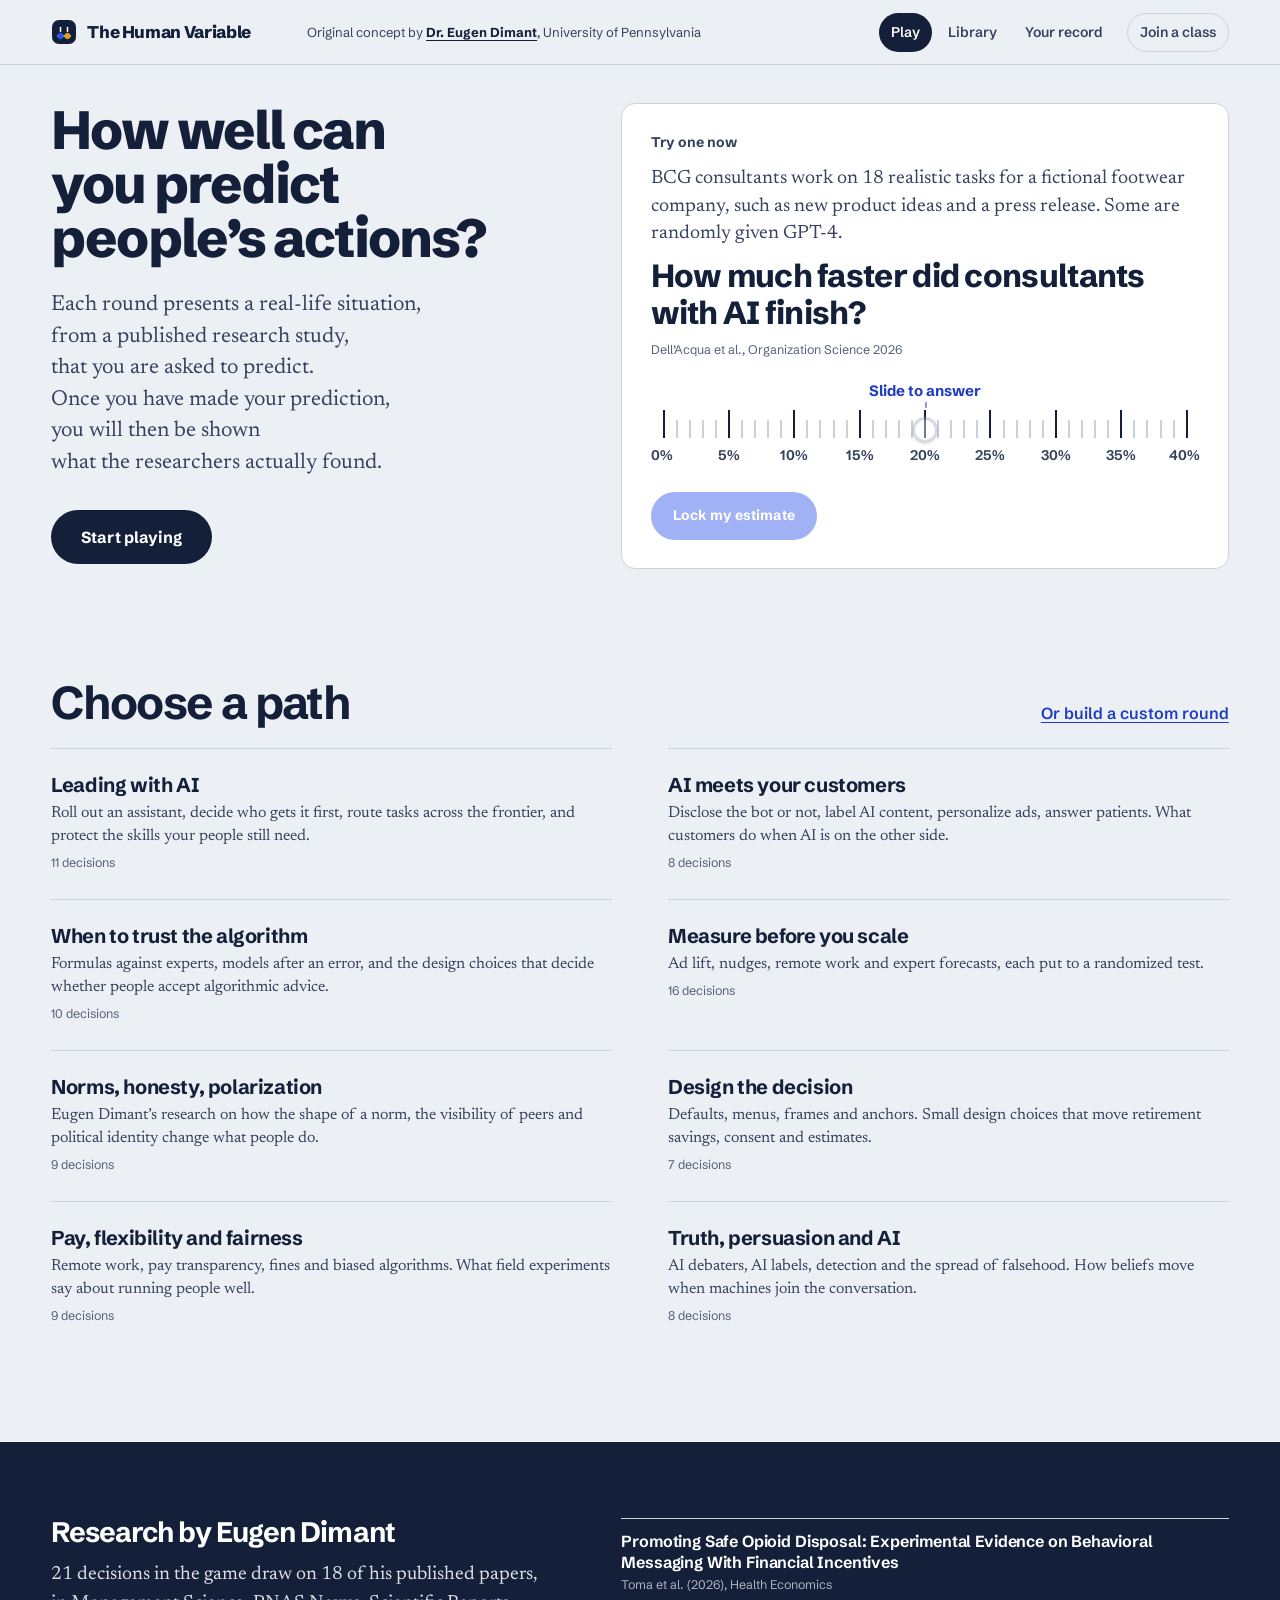
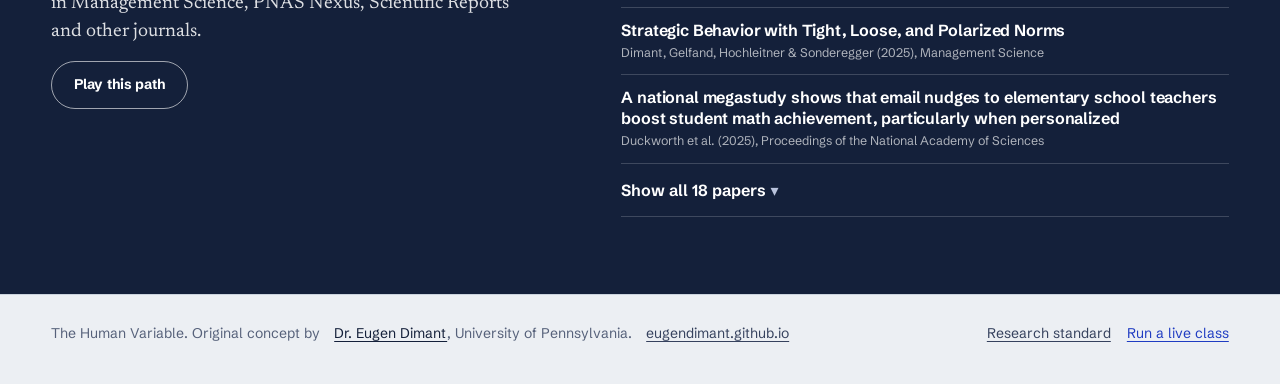
==== commit 8234996d: "Iteration 89: tutor menu without a model, causal reveal columns, projector, cues, served paper title" ====
--- a/index.html
+++ b/index.html
@@ -831,6 +831,7 @@
 .score-big .num .neg{font-size:inherit;color:inherit;letter-spacing:0;margin-right:.07em}   /* review 55, M-1: .score-big span is 14 px and muted; the minus is part of the number */
 /* review 53, m-5: on a short wide screen (a projector at 1280x720) the question screens of the causal items fit without scrolling */
 @media (min-width:1000px) and (max-height:760px){.focus-card .opt{padding-top:7px;padding-bottom:7px}.focus-card .dag{margin-bottom:10px}.focus-card .dag-hint{display:none}}
+.deleg-cmp .chip{font-size:max(13px,.8125rem)}   /* the chip text stays at 13 px or more (review 56, m-13) */
 </style></head>
 <body>
 <header class="bar"><div class="bar-in"><a class="brand" href="#" data-home="1" aria-label="The Human Variable, home"><span id="brand-glyph"></span>The Human Variable</a>
@@ -841,7 +842,7 @@
 <footer class="foot"><div class="wrap"><span class="foot-by">The Human Variable. Original concept by <a class="by-name" href="mailto:edimant@sas.upenn.edu" title="Email Eugen Dimant">Dr. Eugen Dimant</a>, University of Pennsylvania.&nbsp;<a href="https://eugendimant.github.io" target="_blank" rel="noopener">eugendimant.github.io</a></span><nav aria-label="Footer"><button data-act="methods">Research standard</button><a href="classroom.html">Run a live class</a></nav></div></footer>
 <div id="toast" class="toast" role="status" aria-live="polite"></div>
 <div id="overlay"></div>
-<script>const BANK = {"schema":"1.0","title":"THE HUMAN VARIABLE","subtitle":"An interactive decision lab","attribution":"Original concept by Eugen Dimant","sources":{"noy23":{"id":"noy23","authors":"Noy & Zhang","year":2023,"title":"Experimental evidence on the productivity effects of generative artificial intelligence","venue":"Science","url":"https://doi.org/10.1126/science.adh2586","doi":"10.1126/science.adh2586","kind":"peer-reviewed","takeaway":"In a 453-person writing experiment, time decreased 40% and quality increased 18%.","volume":"381(6654)","pages":"187-192","verification":{"status":"verified_abstract","checked":"2026-10-31","metadata":"matched Crossref record","text_read":"abstract only (Crossref record)","text_url":"https://api.crossref.org/works/10.1126/science.adh2586"}},"bry25":{"id":"bry25","authors":"Brynjolfsson, Li & Raymond","year":2025,"title":"Generative AI at Work","venue":"Quarterly Journal of Economics","url":"https://doi.org/10.1093/qje/qjae044","doi":"10.1093/qje/qjae044","kind":"peer-reviewed","takeaway":"AI assistance raised customer-support issues resolved per hour 15% on average, with larger gains for less experienced workers.","volume":"140(2)","pages":"889-942","verification":{"status":"verified_abstract","checked":"2026-10-31","metadata":"matched Crossref record","text_read":"abstract only (Crossref record)","text_url":"https://api.crossref.org/works/10.1093/qje/qjae044"},"authors_full":"Erik Brynjolfsson, Danielle Li, Lindsey Raymond"},"dell26":{"id":"dell26","authors":"Dell’Acqua et al.","year":2026,"title":"Navigating the Jagged Technological Frontier: Field Experimental Evidence of the Effects of Artificial Intelligence on Knowledge Worker Productivity and Quality","venue":"Organization Science","url":"https://doi.org/10.1287/orsc.2025.21838","doi":"10.1287/orsc.2025.21838","kind":"peer-reviewed","takeaway":"Generative AI performance depended on whether tasks were within or outside the AI capability frontier.","volume":"37(2)","pages":"403-423","verification":{"status":"verified_full_text","checked":"2026-10-31","metadata":"matched Crossref record","text_read":"Full text of the publisher's Organization Science Articles in Advance PDF (published online 11 March 2026), first 100,000 characters"},"authors_full":"Fabrizio Dell'Acqua, Edward McFowland III, Ethan Mollick, Hila Lifshitz, Katherine C. Kellogg, Saran Rajendran, Lisa Krayer, François Candelon, Karim R. Lakhani"},"doshi24":{"id":"doshi24","authors":"Doshi & Hauser","year":2024,"title":"Generative AI enhances individual creativity but reduces the collective diversity of novel content","venue":"Science Advances","url":"https://doi.org/10.1126/sciadv.adn5290","doi":"10.1126/sciadv.adn5290","kind":"peer-reviewed","takeaway":"AI ideas improved evaluated short-story creativity but made resulting stories more similar.","volume":"10(28)","pages":"eadn5290","verification":{"status":"verified_full_text","checked":"2026-10-31","metadata":"matched Crossref record","text_read":"Science Advances article, open access (PMC)","text_url":"https://api.crossref.org/works/10.1126/sciadv.adn5290"}},"diet15":{"id":"diet15","authors":"Dietvorst, Simmons & Massey","year":2015,"title":"Algorithm aversion: People erroneously avoid algorithms after seeing them err","venue":"Journal of Experimental Psychology: General","url":"https://doi.org/10.1037/xge0000033","doi":"10.1037/xge0000033","kind":"peer-reviewed","takeaway":"Observers lose confidence in algorithmic forecasters after seeing them err, even where algorithms outperform humans.","volume":"144(1)","pages":"114-126","verification":{"status":"verified_full_text","checked":"2026-10-31","metadata":"matched Crossref record","text_read":"full text (author PDF, Wharton faculty site; abstract and overview checked via fetch tool)","text_url":"https://faculty.wharton.upenn.edu/wp-content/uploads/2016/11/20-Dietvorst-Simmons-Massey-2015.pdf"}},"logg19":{"id":"logg19","authors":"Logg, Minson & Moore","year":2019,"title":"Algorithm appreciation: People prefer algorithmic to human judgment","venue":"Organizational Behavior and Human Decision Processes","url":"https://doi.org/10.1016/j.obhdp.2018.12.005","doi":"10.1016/j.obhdp.2018.12.005","kind":"peer-reviewed","takeaway":"In several prediction settings, people weigh algorithmic advice more heavily than human advice.","volume":"151","pages":"90-103","verification":{"status":"verified_full_text","checked":"2026-10-31","metadata":"matched Crossref record","text_read":"OBHDP article, published version (PDF), Experiment 1A results p. 93","text_url":"https://ideas.repec.org/a/eee/jobhdp/v151y2019icp90-103.html"}},"cast19":{"id":"cast19","authors":"Castelo, Bos & Lehmann","year":2019,"title":"Task-Dependent Algorithm Aversion","venue":"Journal of Marketing Research","url":"https://doi.org/10.1177/0022243719851788","doi":"10.1177/0022243719851788","kind":"peer-reviewed","takeaway":"Acceptance of algorithms varies with whether tasks seem subjective or objective.","volume":"56(5)","pages":"809-825","verification":{"status":"verified_abstract","checked":"2026-10-31","metadata":"matched Crossref record","text_read":"abstract only (Crossref record)","text_url":"https://api.crossref.org/works/10.1177/0022243719851788"}},"long19":{"id":"long19","authors":"Longoni, Bonezzi & Morewedge","year":2019,"title":"Resistance to Medical Artificial Intelligence","venue":"Journal of Consumer Research","url":"https://doi.org/10.1093/jcr/ucz013","doi":"10.1093/jcr/ucz013","kind":"peer-reviewed","takeaway":"Consumers can resist medical AI, in part from concerns about uniqueness and tailoring.","volume":"46(4)","pages":"629-650","verification":{"status":"verified_abstract","checked":"2026-10-31","metadata":"matched Crossref record","text_read":"abstract only (Crossref abstract)","text_url":"https://api.crossref.org/works/10.1093/jcr/ucz013"}},"frame81":{"id":"frame81","authors":"Tversky & Kahneman","year":1981,"title":"The framing of decisions and the psychology of choice","venue":"Science","url":"https://doi.org/10.1126/science.7455683","doi":"10.1126/science.7455683","kind":"peer-reviewed","takeaway":"Equivalent decision problems can produce different preferences depending on presentation.","volume":"211(4481)","pages":"453-458","verification":{"status":"verified_full_text","checked":"2026-10-31","metadata":"matched Crossref record","text_read":"full text scan, p. 453 (Problems 1 and 2)"}},"anchor74":{"id":"anchor74","authors":"Tversky & Kahneman","year":1974,"title":"Judgment under Uncertainty: Heuristics and Biases","venue":"Science","url":"https://doi.org/10.1126/science.185.4157.1124","doi":"10.1126/science.185.4157.1124","kind":"peer-reviewed","takeaway":"Judgments often rely on representativeness, availability, and adjustment from anchors.","volume":"185(4157)","pages":"1124-1131","verification":{"status":"verified_full_text","checked":"2026-10-31","metadata":"matched Crossref record","text_read":"full text scan, p. 1128","text_url":"https://sites.stat.washington.edu/peter/498.Sp16/Tversky.pdf"}},"defaults01":{"id":"defaults01","authors":"Madrian & Shea","year":2001,"title":"The Power of Suggestion: Inertia in 401(k) Participation and Savings Behavior","venue":"Quarterly Journal of Economics","url":"https://doi.org/10.1162/003355301753265543","doi":"10.1162/003355301753265543","kind":"peer-reviewed","takeaway":"Automatic enrollment increased plan participation, and many retained default rates and allocations.","volume":"116(4)","pages":"1149-1187","verification":{"status":"verified_abstract","checked":"2026-10-31","metadata":"matched Crossref record","text_read":"QJE abstract; participation figures as reported in Cribb & Emmerson (2020, International Tax and Public Finance)"}},"hotel08":{"id":"hotel08","authors":"Goldstein, Cialdini & Griskevicius","year":2008,"title":"A Room with a Viewpoint: Using Social Norms to Motivate Environmental Conservation in Hotels","venue":"Journal of Consumer Research","url":"https://doi.org/10.1086/586910","doi":"10.1086/586910","kind":"peer-reviewed","takeaway":"Descriptive norm appeals outperformed a conventional conservation appeal; local-room norms performed well.","volume":"35(3)","pages":"472-482","verification":{"status":"verified_full_text","checked":"2026-10-31","metadata":"matched Crossref record","text_read":"Journal of Consumer Research article, published version (author-hosted PDF)","text_url":"https://api.crossref.org/works/10.1086/586910"}},"energy07":{"id":"energy07","authors":"Schultz et al.","year":2007,"title":"The Constructive, Destructive, and Reconstructive Power of Social Norms","venue":"Psychological Science","url":"https://doi.org/10.1111/j.1467-9280.2007.01917.x","doi":"10.1111/j.1467-9280.2007.01917.x","kind":"peer-reviewed","takeaway":"Neighborhood average messages induced savings or boomerang effects; injunctive feedback changed that pattern.","volume":"18(5)","pages":"429-434","verification":{"status":"verified_full_text","checked":"2026-10-31","metadata":"matched Crossref record","text_read":"Psychological Science article, published version (author-hosted PDF)","text_url":"https://api.crossref.org/works/10.1111/j.1467-9280.2007.01917.x"}},"norms24":{"id":"norms24","authors":"Dimant, Gelfand, Hochleitner & Sonderegger","year":2025,"title":"Strategic Behavior with Tight, Loose, and Polarized Norms","venue":"Management Science","url":"https://doi.org/10.1287/mnsc.2023.01022","doi":"10.1287/mnsc.2023.01022","kind":"peer-reviewed","takeaway":"The distribution shape, not only its average, influenced behavior in strategic norm settings.","volume":"71(3)","pages":"2245-2263","verification":{"status":"verified_full_text","checked":"2026-10-31","metadata":"matched Crossref record","text_read":"full text (author-hosted PDF on michelegelfand.com) plus Crossref abstract","text_url":"https://www.michelegelfand.com/_files/ugd/6df109_20edd4d076c5479b8c7221bf8a8b7552.pdf"},"authors_full":"Eugen Dimant, Michele Gelfand, Anna Hochleitner, Silvia Sonderegger"},"plural24":{"id":"plural24","authors":"Panizza, Dimant, Kimbrough & Vostroknutov","year":2024,"title":"Measuring norm pluralism and perceived polarization in US politics","venue":"PNAS Nexus","url":"https://doi.org/10.1093/pnasnexus/pgae413","doi":"10.1093/pnasnexus/pgae413","kind":"peer-reviewed","takeaway":"Norm-drawing recovered within- and between-party diversity beyond single-norm measures.","volume":"3(10)","pages":"pgae413","verification":{"status":"verified_full_text","checked":"2026-10-31","metadata":"matched Crossref record","text_read":"Full text (OUP HTML version of record); quoted sentences rechecked verbatim on 2026-10-31","text_url":"https://academic.oup.com/pnasnexus/article/3/10/pgae413/7822208"}},"resume04":{"id":"resume04","authors":"Bertrand & Mullainathan","year":2004,"title":"Are Emily and Greg More Employable Than Lakisha and Jamal? A Field Experiment on Labor Market Discrimination","venue":"American Economic Review","url":"https://doi.org/10.1257/0002828042002561","doi":"10.1257/0002828042002561","kind":"peer-reviewed","takeaway":"White-sounding names received 50% more callbacks in a US resume field experiment.","volume":"94(4)","pages":"991-1013","verification":{"status":"verified_full_text","checked":"2026-11-11","metadata":"matched Crossref record","text_read":"full text of the published article (AER 94(4), pp. 991-1013): abstract, Section III.A and Table 1","text_url":"https://users.ssc.wisc.edu/~gwallace/Papers/Bertrand%20&%20Mullainathan%20(2004).pdf"}},"blind00":{"id":"blind00","authors":"Goldin & Rouse","year":2000,"title":"Orchestrating Impartiality: The Impact of \"Blind\" Auditions on Female Musicians","venue":"American Economic Review","url":"https://doi.org/10.1257/aer.90.4.715","doi":"10.1257/aer.90.4.715","kind":"peer-reviewed","takeaway":"Concealing identity during auditions increased women advancing and being hired in study settings, with uncertainty around some estimates.","volume":"90(4)","pages":"715-741","verification":{"status":"verified_full_text","checked":"2026-10-31","metadata":"matched Crossref record","text_read":"AER article, published version (journal PDF)","text_url":"https://api.crossref.org/works/10.1257/aer.90.4.715"}},"cent10":{"id":"cent10","authors":"Centola","year":2010,"title":"The Spread of Behavior in an Online Social Network Experiment","venue":"Science","url":"https://doi.org/10.1126/science.1185231","doi":"10.1126/science.1185231","kind":"peer-reviewed","takeaway":"Repeated reinforcement from clustered network ties spread the studied health behavior farther than random networks.","volume":"329(5996)","pages":"1194-1197","verification":{"status":"verified_full_text","checked":"2026-10-31","metadata":"matched Crossref record","text_read":"full text (author-hosted PDF copy)","text_url":"https://faculty.cs.byu.edu/%7Emike/mikeg/papers/SpreadofBehaviorinSocialNetworkExperimentScience.pdf"}},"team10":{"id":"team10","authors":"Woolley et al.","year":2010,"title":"Evidence for a Collective Intelligence Factor in the Performance of Human Groups","venue":"Science","url":"https://doi.org/10.1126/science.1193147","doi":"10.1126/science.1193147","kind":"peer-reviewed","takeaway":"Group performance across tasks related to social sensitivity and conversational turn-taking.","volume":"330(6004)","pages":"686-688","verification":{"status":"verified_abstract","checked":"2026-10-31","metadata":"matched Crossref record","text_read":"abstract only (PubMed)","text_url":"https://pubmed.ncbi.nlm.nih.gov/20929725/"}},"subtract21":{"id":"subtract21","authors":"Adams et al.","year":2021,"title":"People systematically overlook subtractive changes","venue":"Nature","url":"https://doi.org/10.1038/s41586-021-03380-y","doi":"10.1038/s41586-021-03380-y","kind":"peer-reviewed","takeaway":"People often default to adding rather than subtracting when asked to improve a situation.","volume":"592(7853)","pages":"258-261","verification":{"status":"verified_published_excerpts","checked":"2026-10-31","metadata":"matched Crossref record","text_read":"publisher article page: abstract and Extended Data figure legends","text_url":"https://www.nature.com/articles/s41586-021-03380-y"}},"plural93":{"id":"plural93","authors":"Prentice & Miller","year":1993,"title":"Pluralistic ignorance and alcohol use on campus: Some consequences of misperceiving the social norm","venue":"Journal of Personality and Social Psychology","url":"https://doi.org/10.1037/0022-3514.64.2.243","doi":"10.1037/0022-3514.64.2.243","kind":"peer-reviewed","takeaway":"Students thought peers were more comfortable with campus drinking than they themselves were. Men's attitudes later shifted toward that mistaken norm, and feeling out of step was linked to alienation from campus.","volume":"64(2)","pages":"243-256","verification":{"status":"verified_abstract","checked":"2026-10-31","metadata":"matched Crossref record","text_read":"abstract only (Princeton research portal)","text_url":"https://collaborate.princeton.edu/en/publications/pluralistic-ignorance-and-alcohol-use-on-campus-some-consequences/"}},"loss15":{"id":"loss15","authors":"Walasek & Stewart","year":2015,"title":"How to make loss aversion disappear and reverse: Tests of the decision by sampling origin of loss aversion","venue":"Journal of Experimental Psychology: General","url":"https://doi.org/10.1037/xge0000039","doi":"10.1037/xge0000039","kind":"peer-reviewed","takeaway":"Laboratory context and distributions can reduce or reverse apparent loss aversion.","volume":"144(1)","pages":"7-11","verification":{"status":"quarantined","checked":"2026-10-31","metadata":"matched Crossref record","note":"Reversal finding contested by a reanalysis (Andre & de Langhe, 2021, JEP: General 150(12), 2659-2665). Withheld from scored play.","text_read":"abstract only"}},"contact05":{"id":"contact05","authors":"Shelton & Richeson","year":2005,"title":"Intergroup contact and pluralistic ignorance","venue":"Journal of Personality and Social Psychology","url":"https://doi.org/10.1037/0022-3514.88.1.91","doi":"10.1037/0022-3514.88.1.91","kind":"peer-reviewed","takeaway":"People may misattribute each other’s reluctance to initiate intergroup contact.","volume":"88(1)","pages":"91-107","verification":{"status":"verified_abstract","checked":"2026-10-31","metadata":"matched Crossref record","text_read":"abstract only (Princeton research portal record)","text_url":"https://collaborate.princeton.edu/en/publications/intergroup-contact-and-pluralistic-ignorance/"}},"hate23":{"id":"hate23","authors":"Dimant","year":2024,"title":"Hate Trumps Love: The Impact of Political Polarization on Social Preferences","venue":"Management Science","url":"https://doi.org/10.1287/mnsc.2023.4701","doi":"10.1287/mnsc.2023.4701","kind":"peer-reviewed","takeaway":"Across five preregistered studies, ingroup love appeared in feelings of closeness while outgroup hate appeared in observed behavior; tested nudges improved prosociality but did not close the polarization gap.","volume":"70(1)","pages":"1-31","verification":{"status":"verified_full_text","checked":"2026-10-31","metadata":"matched Crossref record","text_read":"Management Science article (Articles in Advance), published version (author-hosted PDF)","text_url":"https://api.crossref.org/works/10.1287/mnsc.2023.4701"}},"contagion19":{"id":"contagion19","authors":"Dimant","year":2019,"title":"Contagion of pro- and anti-social behavior among peers and the role of social proximity","venue":"Journal of Economic Psychology","url":"https://doi.org/10.1016/j.joep.2019.04.009","doi":"10.1016/j.joep.2019.04.009","kind":"peer-reviewed","takeaway":"In the experimental settings, antisocial behavior spread more strongly than prosocial behavior, especially among socially close peers.","volume":"73","pages":"66-88","verification":{"status":"verified_full_text","checked":"2026-10-31","metadata":"matched Crossref record","text_read":"Journal of Economic Psychology article, published version (author-hosted PDF); numbers identical to the accepted manuscript"},"authors_full":"Eugen Dimant"},"measure23":{"id":"measure23","authors":"Dimant","year":2023,"title":"Beyond average: A method for measuring the tightness, looseness, and polarization of social norms","venue":"Economics Letters","url":"https://doi.org/10.1016/j.econlet.2023.111417","doi":"10.1016/j.econlet.2023.111417","kind":"peer-reviewed","takeaway":"Introduces an incentive-compatible method to elicit the distribution of perceived norms rather than only the most common norm.","volume":"233","pages":"111417","verification":{"status":"verified_abstract","checked":"2026-10-31","metadata":"matched Crossref record","text_read":"abstract only (IDEAS/RePEc); ScienceDirect not accessible","text_url":"https://ideas.repec.org/a/eee/ecolet/v233y2023ics0165176523004433.html"}},"vaccaro24":{"id":"vaccaro24","authors":"Vaccaro, Almaatouq & Malone","authors_full":"Michelle Vaccaro, Abdullah Almaatouq, Thomas W. Malone","year":2024,"title":"When combinations of humans and AI are useful: A systematic review and meta-analysis","venue":"Nature Human Behaviour","volume":"8(12)","pages":"2293-2303","doi":"10.1038/s41562-024-02024-1","url":"https://doi.org/10.1038/s41562-024-02024-1","kind":"peer-reviewed","takeaway":"Human-AI combinations beat humans alone but on average underperform the better of humans or AI alone; they gain when humans are the stronger party.","verification":{"status":"verified_full_text","checked":"2026-10-31","metadata":"matched Crossref record","text_read":"Full text (Results and Discussion) via Europe PMC open-access XML","text_url":"https://www.ebi.ac.uk/europepmc/webservices/rest/PMC11659167/fullTextXML"}},"bastani25":{"id":"bastani25","authors":"Bastani et al.","authors_full":"Hamsa Bastani, Osbert Bastani, Alp Sungu, Haosen Ge, Özge Kabakcı, Rei Mariman","year":2025,"title":"Generative AI without guardrails can harm learning: Evidence from high school mathematics","venue":"Proceedings of the National Academy of Sciences","volume":"122(26)","pages":"e2422633122","doi":"10.1073/pnas.2422633122","url":"https://doi.org/10.1073/pnas.2422633122","kind":"peer-reviewed","takeaway":"Unrestricted GPT-4 raised practice grades but lowered later unaided exam grades by 17%; a tutor version with safeguards avoided the harm.","verification":{"status":"verified_full_text","checked":"2026-10-31","metadata":"matched Crossref record","text_read":"Abstract (PubMed 40560616) and full text via Europe PMC open-access XML (PMC12232635)","text_url":"https://www.ebi.ac.uk/europepmc/webservices/rest/PMC12232635/fullTextXML"},"flags":"Correction (PNAS 2025, doi:10.1073/pnas.2518204122) fixes one author affiliation only; findings unchanged."},"dietvorst18":{"id":"dietvorst18","authors":"Dietvorst, Simmons & Massey","authors_full":"Berkeley J. Dietvorst, Joseph P. Simmons, Cade Massey","year":2018,"title":"Overcoming Algorithm Aversion: People Will Use Imperfect Algorithms If They Can (Even Slightly) Modify Them","venue":"Management Science","volume":"64(3)","pages":"1155-1170","doi":"10.1287/mnsc.2016.2643","url":"https://doi.org/10.1287/mnsc.2016.2643","kind":"peer-reviewed","takeaway":"People are far more willing to use an imperfect algorithm when they may adjust its output, even slightly, and the size of the allowed adjustment barely matters.","verification":{"status":"verified_accepted_manuscript","checked":"2026-10-31","metadata":"matched Crossref record","text_read":"accepted manuscript of the Management Science article (UPenn deposit)","text_url":"https://core.ac.uk/download/219378607.pdf"},"flags":"An earlier manuscript on a Wharton site (marketing.wharton.upenn.edu) has a different Study 2 (state rankings, N = 1,040, 47/75/77%); do not use those numbers. Numbers here follow the deposit tied to the published version (Study 2, N = 816)."},"kleinberg18":{"id":"kleinberg18","authors":"Kleinberg et al.","authors_full":"Jon Kleinberg, Himabindu Lakkaraju, Jure Leskovec, Jens Ludwig, Sendhil Mullainathan","year":2018,"title":"Human Decisions and Machine Predictions","venue":"The Quarterly Journal of Economics","volume":"133(1)","pages":"237-293","doi":"10.1093/qje/qjx032","url":"https://doi.org/10.1093/qje/qjx032","kind":"peer-reviewed","takeaway":"A machine-learning risk model could cut crime up to 24.7% at the same bail jailing rate, or cut jailing up to 41.9% with no rise in crime.","verification":{"status":"verified_abstract","checked":"2026-10-31","metadata":"matched Crossref record","text_read":"Journal abstract (Crossref and RePEc records)","text_url":"https://econpapers.repec.org/RePEc:oup:qjecon:v:133:y:2018:i:1:p:237-293."}},"obermeyer19":{"id":"obermeyer19","authors":"Obermeyer, Powers, Vogeli & Mullainathan","authors_full":"Ziad Obermeyer, Brian Powers, Christine Vogeli, Sendhil Mullainathan","year":2019,"title":"Dissecting racial bias in an algorithm used to manage the health of populations","venue":"Science","volume":"366(6464)","pages":"447-453","doi":"10.1126/science.aax2342","url":"https://doi.org/10.1126/science.aax2342","kind":"peer-reviewed","takeaway":"A widely used health algorithm predicted cost rather than need, so it underrated Black patients' needs; fixing the disparity would raise their share of extra help from 17.7% to 46.5%.","verification":{"status":"verified_abstract","checked":"2026-10-31","metadata":"matched Crossref record","text_read":"Journal abstract (Crossref and PubMed 31649194)","text_url":"https://pubmed.ncbi.nlm.nih.gov/31649194/"}},"hoffman18":{"id":"hoffman18","authors":"Hoffman, Kahn & Li","authors_full":"Mitchell Hoffman, Lisa B. Kahn, Danielle Li","year":2018,"title":"Discretion in Hiring","venue":"The Quarterly Journal of Economics","volume":"133(2)","pages":"765-800","doi":"10.1093/qje/qjx042","url":"https://doi.org/10.1093/qje/qjx042","kind":"peer-reviewed","takeaway":"At 15 firms that introduced job testing, managers who hired against test recommendations ended up with worse average hires.","verification":{"status":"verified_abstract","checked":"2026-10-31","metadata":"matched Crossref record","text_read":"Journal abstract (RePEc record of the QJE article)","text_url":"https://econpapers.repec.org/RePEc:oup:qjecon:v:133:y:2018:i:2:p:765-800."}},"lambrecht19":{"id":"lambrecht19","authors":"Lambrecht & Tucker","authors_full":"Anja Lambrecht, Catherine Tucker","year":2019,"title":"Algorithmic Bias? An Empirical Study of Apparent Gender-Based Discrimination in the Display of STEM Career Ads","venue":"Management Science","volume":"65(7)","pages":"2966-2981","doi":"10.1287/mnsc.2018.3093","url":"https://doi.org/10.1287/mnsc.2018.3093","kind":"peer-reviewed","takeaway":"A gender-neutral STEM job ad reached fewer women because younger women are costlier to reach, so cost-optimizing delivery crowded them out.","verification":{"status":"verified_abstract","checked":"2026-10-31","metadata":"matched Crossref record","text_read":"Journal abstract (Crossref and RePEc records)","text_url":"https://econpapers.repec.org/RePEc:inm:ormnsc:v:65:y:2019:i:7:p:2966-2981"}},"jakesch23":{"id":"jakesch23","authors":"Jakesch, Hancock & Naaman","authors_full":"Maurice Jakesch, Jeffrey T. Hancock, Mor Naaman","year":2023,"title":"Human heuristics for AI-generated language are flawed","venue":"Proceedings of the National Academy of Sciences","volume":"120(11)","pages":"e2208839120","doi":"10.1073/pnas.2208839120","url":"https://doi.org/10.1073/pnas.2208839120","kind":"peer-reviewed","takeaway":"People identified AI-written self-presentations with only 50 to 52% accuracy because they rely on misleading cues.","verification":{"status":"verified_full_text","checked":"2026-10-31","metadata":"matched Crossref record","text_read":"Full text via PNAS page and Europe PMC open-access XML (PMC10089155)","text_url":"https://www.ebi.ac.uk/europepmc/webservices/rest/PMC10089155/fullTextXML"}},"salvi25":{"id":"salvi25","authors":"Salvi, Horta Ribeiro, Gallotti & West","authors_full":"Francesco Salvi, Manoel Horta Ribeiro, Riccardo Gallotti, Robert West","year":2025,"title":"On the conversational persuasiveness of GPT-4","venue":"Nature Human Behaviour","volume":"9(8)","pages":"1645-1653","doi":"10.1038/s41562-025-02194-6","url":"https://doi.org/10.1038/s41562-025-02194-6","kind":"peer-reviewed","takeaway":"In short online debates, GPT-4 given basic demographic data raised the odds of opinion change by 81.2% versus human opponents; without the data it was not significantly better.","verification":{"status":"verified_full_text","checked":"2026-10-31","metadata":"matched Crossref record","text_read":"Full text of the Nature Human Behaviour article PDF (journal header and DOI present; online date placeholder) plus Crossref abstract"}},"altay24":{"id":"altay24","authors":"Altay & Gilardi","authors_full":"Sacha Altay, Fabrizio Gilardi","year":2024,"title":"People are skeptical of headlines labeled as AI-generated, even if true or human-made, because they assume full AI automation","venue":"PNAS Nexus","volume":"3(10)","pages":"pgae403","doi":"10.1093/pnasnexus/pgae403","url":"https://doi.org/10.1093/pnasnexus/pgae403","kind":"peer-reviewed","takeaway":"An 'AI-generated' label lowers belief in and sharing of headlines even when they are true or human-made, at about one-third the effect of a 'false' label.","verification":{"status":"verified_full_text","checked":"2026-10-31","metadata":"matched Crossref record","text_read":"Full text via Europe PMC open-access XML (PMC11443540), first 100,000 characters","text_url":"https://www.ebi.ac.uk/europepmc/webservices/rest/PMC11443540/fullTextXML"}},"bucinca21":{"id":"bucinca21","authors":"Buçinca, Malaya & Gajos","authors_full":"Zana Buçinca, Maja Barbara Malaya, Krzysztof Z. Gajos","year":2021,"title":"To Trust or to Think: Cognitive Forcing Functions Can Reduce Overreliance on AI in AI-assisted Decision-making","venue":"Proceedings of the ACM on Human-Computer Interaction (CSCW1)","volume":"5(CSCW1)","pages":"1-21","doi":"10.1145/3449287","url":"https://doi.org/10.1145/3449287","kind":"peer-reviewed","takeaway":"Designs that force people to think before accepting AI advice reduced overreliance more than plain explanations, but users liked them least.","verification":{"status":"verified_abstract","checked":"2026-10-31","metadata":"matched Crossref record","text_read":"Journal abstract (Crossref); ACM full text did not load, so no preprint numbers are used","text_url":"https://api.crossref.org/works/10.1145/3449287"}},"yeomans19":{"id":"yeomans19","authors":"Yeomans, Shah, Mullainathan & Kleinberg","authors_full":"Michael Yeomans, Anuj Shah, Sendhil Mullainathan, Jon Kleinberg","year":2019,"title":"Making sense of recommendations","venue":"Journal of Behavioral Decision Making","volume":"32(4)","pages":"403-414","doi":"10.1002/bdm.2118","url":"https://doi.org/10.1002/bdm.2118","kind":"peer-reviewed","takeaway":"Recommender systems beat strangers, friends and family at predicting which jokes people like, yet people preferred human recommenders whose process felt easier to understand.","verification":{"status":"verified_abstract","checked":"2026-10-31","metadata":"matched Crossref record","text_read":"Journal abstract (Crossref)","text_url":"https://api.crossref.org/works/10.1002/bdm.2118"}},"grove00":{"id":"grove00","authors":"Grove et al.","authors_full":"William M. Grove, David H. Zald, Boyd S. Lebow, Beth E. Snitz, Chad Nelson","year":2000,"title":"Clinical versus mechanical prediction: A meta-analysis","venue":"Psychological Assessment","volume":"12(1)","pages":"19-30","doi":"10.1037/1040-3590.12.1.19","url":"https://doi.org/10.1037/1040-3590.12.1.19","kind":"peer-reviewed","takeaway":"Across 136 studies, statistical formulas were about 10% more accurate than expert clinical judgment, and experts were clearly better in only 6% to 16% of studies.","verification":{"status":"verified_full_text","checked":"2026-10-31","metadata":"matched Crossref record","text_read":"Abstract (University of Minnesota Experts record) and full-text PDF showing 2000, Vol. 12, No. 1 and APA copyright"}},"gordon19":{"id":"gordon19","authors":"Gordon et al.","authors_full":"Brett R. Gordon, Florian Zettelmeyer, Neha Bhargava, Dan Chapsky","year":2019,"title":"A Comparison of Approaches to Advertising Measurement: Evidence from Big Field Experiments at Facebook","venue":"Marketing Science","volume":"38(2)","pages":"193-225","doi":"10.1287/mksc.2018.1135","url":"https://doi.org/10.1287/mksc.2018.1135","kind":"peer-reviewed","takeaway":"Observational estimates of ad lift often missed the randomized lift by a factor of three, mostly overstating it.","verification":{"status":"verified_full_text","checked":"2026-10-31","metadata":"matched Crossref record","text_read":"Full text (INFORMS Articles in Advance version) plus Crossref metadata; verified in earlier audit pass (new_sources.json)","text_url":"https://doi.org/10.1287/mksc.2018.1135"},"flags":["Articles-in-Advance pagination differs from print; print 38(2):193-225 per Crossref."]},"lewis15":{"id":"lewis15","authors":"Lewis & Rao","authors_full":"Randall A. Lewis, Justin M. Rao","year":2015,"title":"The Unfavorable Economics of Measuring the Returns to Advertising","venue":"The Quarterly Journal of Economics","volume":"130(4)","pages":"1941-1973","doi":"10.1093/qje/qjv023","url":"https://doi.org/10.1093/qje/qjv023","kind":"peer-reviewed","takeaway":"Across 25 large ad experiments, the median ROI confidence interval was over 100 percentage points wide.","verification":{"status":"verified_abstract","checked":"2026-10-31","metadata":"matched Crossref record","text_read":"Abstract (Crossref record)","text_url":"https://api.crossref.org/works/10.1093/qje/qjv023"}},"thaler04":{"id":"thaler04","authors":"Thaler & Benartzi","authors_full":"Richard H. Thaler, Shlomo Benartzi","year":2004,"title":"Save More Tomorrow: Using Behavioral Economics to Increase Employee Saving","venue":"Journal of Political Economy","volume":"112(S1)","pages":"S164-S187","doi":"10.1086/380085","url":"https://doi.org/10.1086/380085","kind":"peer-reviewed","takeaway":"Precommitting future raises to saving lifted participants' savings rates from 3.5% to 13.6% over 40 months.","verification":{"status":"verified_abstract","checked":"2026-10-31","metadata":"matched Crossref record","text_read":"Abstract (EconPapers record of the JPE article); a 2003 working-paper draft was also read for design context but not used for numbers","text_url":"https://econpapers.repec.org/RePEc:ucp:jpolec:v:112:y:2004:i:s1:p:s164-s187"},"flags":["First implementation is a non-randomized company rollout."]},"buehler94":{"id":"buehler94","authors":"Buehler, Griffin & Ross","authors_full":"Roger Buehler, Dale Griffin, Michael Ross","year":1994,"title":"Exploring the \"planning fallacy\": Why people underestimate their task completion times","venue":"Journal of Personality and Social Psychology","volume":"67(3)","pages":"366-381","doi":"10.1037/0022-3514.67.3.366","url":"https://doi.org/10.1037/0022-3514.67.3.366","kind":"peer-reviewed","takeaway":"Only 29.7% of students finished their thesis by their best-guess date; they predicted 33.9 days and took 55.5.","verification":{"status":"verified_full_text","checked":"2026-10-31","metadata":"matched Crossref record","text_read":"Full text (scanned published article, OCR); verified in earlier audit pass (new_sources.json)","text_url":"https://doi.org/10.1037/0022-3514.67.3.366"}},"bloom15":{"id":"bloom15","authors":"Bloom et al.","authors_full":"Nicholas Bloom, James Liang, John Roberts, Zhichun Jenny Ying","year":2015,"title":"Does Working from Home Work? Evidence from a Chinese Experiment","venue":"The Quarterly Journal of Economics","volume":"130(1)","pages":"165-218","doi":"10.1093/qje/qju032","url":"https://doi.org/10.1093/qje/qju032","kind":"peer-reviewed","takeaway":"Randomized home working raised call-center performance 13% and roughly halved attrition.","verification":{"status":"verified_abstract","checked":"2026-10-31","metadata":"matched Crossref record","text_read":"Abstract (Crossref record)","text_url":"https://api.crossref.org/works/10.1093/qje/qju032"}},"kahneman90":{"id":"kahneman90","authors":"Kahneman, Knetsch & Thaler","authors_full":"Daniel Kahneman, Jack L. Knetsch, Richard H. Thaler","year":1990,"title":"Experimental Tests of the Endowment Effect and the Coase Theorem","venue":"Journal of Political Economy","volume":"98(6)","pages":"1325-1348","doi":"10.1086/261737","url":"https://doi.org/10.1086/261737","kind":"peer-reviewed","takeaway":"Mug owners demanded a median $7.12 to sell, while buyers paid $2.87 and choosers valued it at $3.12.","verification":{"status":"verified_full_text","checked":"2026-10-31","metadata":"matched Crossref record","text_read":"Full text (published JPE article, OCR copy on MIT course site)","text_url":"https://web.mit.edu/curhan/www/docs/Articles/15341_Readings/Behavioral_Decision_Theory/Kahneman_et_al_1990_Experimental_tests.pdf"}},"bloom24":{"id":"bloom24","authors":"Bloom, Han & Liang","authors_full":"Nicholas Bloom, Ruobing Han, James Liang","year":2024,"title":"Hybrid working from home improves retention without damaging performance","venue":"Nature","volume":"630(8018)","pages":"920-925","doi":"10.1038/s41586-024-07500-2","url":"https://doi.org/10.1038/s41586-024-07500-2","kind":"peer-reviewed","takeaway":"Two home days a week cut quits by one-third with no difference in performance reviews or promotions over two years.","verification":{"status":"verified_full_text","checked":"2026-10-31","metadata":"matched Crossref record","text_read":"Abstract (Crossref) and full text (nature.com, open access)","text_url":"https://www.nature.com/articles/s41586-024-07500-2"}},"gneezy00":{"id":"gneezy00","authors":"Gneezy & Rustichini","authors_full":"Uri Gneezy, Aldo Rustichini","year":2000,"title":"A Fine is a Price","venue":"The Journal of Legal Studies","volume":"29(1)","pages":"1-17","doi":"10.1086/468061","url":"https://doi.org/10.1086/468061","kind":"peer-reviewed","takeaway":"A small fine for late day-care pickups increased lateness, which did not fall after the fine was removed.","verification":{"status":"verified_full_text","checked":"2026-10-31","metadata":"matched Crossref record","text_read":"Full text (published JLS article, author-hosted PDF)","text_url":"https://rady.ucsd.edu/_files/faculty-research/uri-gneezy/fine.pdf"}},"bertrand10":{"id":"bertrand10","authors":"Bertrand et al.","authors_full":"Marianne Bertrand, Dean Karlan, Sendhil Mullainathan, Eldar Shafir, Jonathan Zinman","year":2010,"title":"What's Advertising Content Worth? Evidence from a Consumer Credit Marketing Field Experiment","venue":"The Quarterly Journal of Economics","volume":"125(1)","pages":"263-305","doi":"10.1162/qjec.2010.125.1.263","url":"https://doi.org/10.1162/qjec.2010.125.1.263","kind":"peer-reviewed","takeaway":"Simple ad features, such as a photo of an attractive woman, raised loan demand about as much as a 25% interest-rate cut.","verification":{"status":"verified_abstract","checked":"2026-10-31","metadata":"matched Crossref record","text_read":"Abstract (EconPapers record of the QJE article); country and lender from J-PAL project page","text_url":"https://econpapers.repec.org/RePEc:oup:qjecon:v:125:y:2010:i:1:p:263-306."}},"iyengar00":{"id":"iyengar00","authors":"Iyengar & Lepper","authors_full":"Sheena S. Iyengar, Mark R. Lepper","year":2000,"title":"When choice is demotivating: Can one desire too much of a good thing?","venue":"Journal of Personality and Social Psychology","volume":"79(6)","pages":"995-1006","doi":"10.1037/0022-3514.79.6.995","url":"https://doi.org/10.1037/0022-3514.79.6.995","kind":"peer-reviewed","takeaway":"In a grocery tasting booth, about 30% of shoppers bought jam after seeing 6 flavors versus 3% after seeing 24.","verification":{"status":"verified_full_text","checked":"2026-10-31","metadata":"matched Crossref record","text_read":"Full text (published JPSP article, course-hosted PDF)","text_url":"https://faculty.washington.edu/jdb/345/345%20Articles/Iyengar%20&%20Lepper%20(2000).pdf"},"flags":["Contested on average: Scheibehenne, Greifeneder & Todd (2010) meta-analysis finds a mean effect near zero. Used only in an item about that contest."]},"scheib10":{"id":"scheib10","authors":"Scheibehenne, Greifeneder & Todd","authors_full":"Benjamin Scheibehenne, Rainer Greifeneder, Peter M. Todd","year":2010,"title":"Can There Ever Be Too Many Options? A Meta-Analytic Review of Choice Overload","venue":"Journal of Consumer Research","volume":"37(3)","pages":"409-425","doi":"10.1086/651235","url":"https://doi.org/10.1086/651235","kind":"peer-reviewed","takeaway":"Across 50 experiments, the mean choice-overload effect was virtually zero, with large variation between studies.","verification":{"status":"verified_full_text","checked":"2026-10-31","metadata":"matched Crossref record","text_read":"Full text (published JCR article, author-hosted PDF)","text_url":"https://abcwest.cogs.indiana.edu/pmwiki/pdf/scheibehenne.options.2010.pdf"}},"kristal20":{"id":"kristal20","authors":"Kristal et al.","authors_full":"Ariella S. Kristal, Ashley V. Whillans, Max H. Bazerman, Francesca Gino, Lisa L. Shu, Nina Mazar, Dan Ariely","year":2020,"title":"Signing at the beginning versus at the end does not decrease dishonesty","venue":"Proceedings of the National Academy of Sciences","volume":"117(13)","pages":"7103-7107","doi":"10.1073/pnas.1911695117","url":"https://doi.org/10.1073/pnas.1911695117","kind":"peer-reviewed","takeaway":"Six studies with 5,000+ participants found no effect of signing first on honest reporting.","verification":{"status":"verified_abstract","checked":"2026-10-31","metadata":"matched Crossref record","text_read":"Abstract (Europe PMC record) plus Crossref metadata","text_url":"https://www.ebi.ac.uk/europepmc/webservices/rest/search?query=DOI:10.1073/pnas.1911695117&resultType=core&format=json"},"flags":["Crossref lists a correction notice (doi:10.1073/pnas.2610441123, 29 June 2026); its body text could not be read, so what it changes is unknown."]},"shu12":{"id":"shu12","authors":"Shu et al.","authors_full":"Lisa L. Shu, Nina Mazar, Francesca Gino, Dan Ariely, Max H. Bazerman","year":2012,"title":"Signing at the beginning makes ethics salient and decreases dishonest self-reports in comparison to signing at the end","venue":"Proceedings of the National Academy of Sciences","volume":"109(38)","pages":"15197-15200","doi":"10.1073/pnas.1209746109","url":"https://doi.org/10.1073/pnas.1209746109","kind":"peer-reviewed","takeaway":"Claimed that signing an honesty statement first reduced dishonesty; retracted by PNAS in 2021.","verification":{"status":"verified_abstract","checked":"2026-10-31","metadata":"matched Crossref record","text_read":"Crossref record (title prefixed RETRACTED; retraction notice doi:10.1073/pnas.2115397118, 13 Sep 2021)","text_url":"https://api.crossref.org/works/10.1073/pnas.1209746109"},"flags":["RETRACTED 13 September 2021 (doi:10.1073/pnas.2115397118). Cited only as the retracted original in a replication item."]},"card12":{"id":"card12","authors":"Card et al.","authors_full":"David Card, Alexandre Mas, Enrico Moretti, Emmanuel Saez","year":2012,"title":"Inequality at Work: The Effect of Peer Salaries on Job Satisfaction","venue":"American Economic Review","volume":"102(6)","pages":"2981-3003","doi":"10.1257/aer.102.6.2981","url":"https://doi.org/10.1257/aer.102.6.2981","kind":"peer-reviewed","takeaway":"Learning peers' pay lowered satisfaction and raised job search among below-median earners; above-median earners were unaffected.","verification":{"status":"verified_full_text","checked":"2026-10-31","metadata":"matched Crossref record","text_read":"AER article, published version (author-hosted PDF)","text_url":"https://econpapers.repec.org/RePEc:aea:aecrev:v:102:y:2012:i:6:p:2981-3003"}},"breza18":{"id":"breza18","authors":"Breza, Kaur & Shamdasani","authors_full":"Emily Breza, Supreet Kaur, Yogita Shamdasani","year":2018,"title":"The Morale Effects of Pay Inequality","venue":"The Quarterly Journal of Economics","volume":"133(2)","pages":"611-663","doi":"10.1093/qje/qjx041","url":"https://doi.org/10.1093/qje/qjx041","kind":"peer-reviewed","takeaway":"Unjustified-looking pay gaps cut output by 0.45 SD and attendance by 18 points; visibly justified gaps had no effect.","verification":{"status":"verified_abstract","checked":"2026-10-31","metadata":"matched Crossref record","text_read":"Abstract (EconPapers/IDEAS records of the QJE article)","text_url":"https://econpapers.repec.org/RePEc:oup:qjecon:v:133:y:2018:i:2:p:611-663."}},"bohnet16":{"id":"bohnet16","authors":"Bohnet, van Geen & Bazerman","authors_full":"Iris Bohnet, Alexandra van Geen, Max Bazerman","year":2016,"title":"When Performance Trumps Gender Bias: Joint vs. Separate Evaluation","venue":"Management Science","volume":"62(5)","pages":"1225-1234","doi":"10.1287/mnsc.2015.2186","url":"https://doi.org/10.1287/mnsc.2015.2186","kind":"peer-reviewed","takeaway":"Evaluators relied more on individual performance and less on gender stereotypes when judging candidates jointly.","verification":{"status":"verified_abstract","checked":"2026-10-31","metadata":"matched Crossref record","text_read":"Abstract (Crossref and EconPapers records); author manuscript read for design context only, numbers not used because its match to the version of record is unconfirmed","text_url":"https://econpapers.repec.org/RePEc:inm:ormnsc:v:62:y:2016:i:5:p:1225-1234"}},"johnson04":{"id":"johnson04","authors":"Johnson & Goldstein","authors_full":"Eric J. Johnson, Daniel G. Goldstein","year":2004,"title":"Defaults and Donation Decisions","venue":"Transplantation","volume":"78(12)","pages":"1713-1716","doi":"10.1097/01.TP.0000149788.10382.B2","url":"https://doi.org/10.1097/01.TP.0000149788.10382.B2","kind":"peer-reviewed","takeaway":"Organ-donor consent was about twice as high under opt-out as opt-in, and active choice matched opt-out.","verification":{"status":"verified_full_text","checked":"2026-10-31","metadata":"matched Crossref record","text_read":"Full text (pre-pagination journal copy hosted by hods.org; pages shown as placeholders)"},"flags":["Cited instead of Johnson & Goldstein (2003) Science 302:1338-1339 because the Science text could not be accessed; exact opt-in/opt-out percentages appear only in a figure and are not used."]},"benartzi01":{"id":"benartzi01","authors":"Benartzi & Thaler","authors_full":"Shlomo Benartzi, Richard H. Thaler","year":2001,"title":"Naive Diversification Strategies in Defined Contribution Saving Plans","venue":"American Economic Review","volume":"91(1)","pages":"79-98","doi":"10.1257/aer.91.1.79","url":"https://doi.org/10.1257/aer.91.1.79","kind":"peer-reviewed","takeaway":"Some investors split contributions evenly across offered funds, so stock exposure tracks the share of stock funds on the menu.","verification":{"status":"verified_abstract","checked":"2026-10-31","metadata":"matched Crossref record","text_read":"Abstract (aeaweb.org)","text_url":"https://www.aeaweb.org/articles?id=10.1257/aer.91.1.79"}},"cohn19":{"id":"cohn19","authors":"Cohn, Maréchal, Tannenbaum & Zünd","authors_full":"Alain Cohn, Michel André Maréchal, David Tannenbaum, Christian Lukas Zünd","year":2019,"title":"Civic honesty around the globe","venue":"Science","volume":"365(6448)","pages":"70-73","doi":"10.1126/science.aau8712","url":"https://doi.org/10.1126/science.aau8712","kind":"peer-reviewed","takeaway":"Lost wallets were reported to their owners more often when they held more money, in 38 of 40 countries.","verification":{"status":"verified_full_text","checked":"2026-10-31","metadata":"matched Crossref record","text_read":"Full text (author-hosted published article) plus Crossref abstract","text_url":"https://davetannenbaum.github.io/documents/Cohn2019.pdf"},"flags":["Cross-country rankings rest on owner email responses; Yang et al. (2023, PNAS 120(29), e2213824120, doi:10.1073/pnas.2213824120) report email response rates were inversely related to collectivism and that a China replication found higher wallet recovery than email responses implied. Items here use the within-country money effect, not country rankings."]},"abeler19":{"id":"abeler19","authors":"Abeler, Nosenzo & Raymond","authors_full":"Johannes Abeler, Daniele Nosenzo, Collin Raymond","year":2019,"title":"Preferences for Truth-Telling","venue":"Econometrica","volume":"87(4)","pages":"1115-1153","doi":"10.3982/ECTA14673","url":"https://doi.org/10.3982/ECTA14673","kind":"peer-reviewed","takeaway":"Across 90 experiments people lie surprisingly little, forgoing about three-quarters of the potential gains from lying.","verification":{"status":"verified_full_text","checked":"2026-10-31","metadata":"matched Crossref record","text_read":"Full text (published Econometrica version with journal header) plus Econometric Society abstract"}},"gachter16":{"id":"gachter16","authors":"Gächter & Schulz","authors_full":"Simon Gächter, Jonathan F. Schulz","year":2016,"title":"Intrinsic honesty and the prevalence of rule violations across societies","venue":"Nature","volume":"531(7595)","pages":"496-499","doi":"10.1038/nature17160","url":"https://doi.org/10.1038/nature17160","kind":"peer-reviewed","takeaway":"Students from societies with more corruption, tax evasion and political fraud bent the rules more in a private die task, but were no more likely to cheat maximally.","verification":{"status":"verified_accepted_manuscript","checked":"2026-10-31","metadata":"matched Crossref record","text_read":"Europe PMC author manuscript of the Nature article","text_url":"https://theigc.org/wp-content/uploads/2016/02/Gaechter-Schulz_Nature2016.pdf"},"flags":["Numbers read from the author manuscript; confirm against the typeset Nature version before display if possible."]},"fischbacher13":{"id":"fischbacher13","authors":"Fischbacher & Föllmi-Heusi","authors_full":"Urs Fischbacher, Franziska Föllmi-Heusi","year":2013,"title":"Lies in Disguise: An Experimental Study on Cheating","venue":"Journal of the European Economic Association","volume":"11(3)","pages":"525-547","doi":"10.1111/jeea.12014","url":"https://doi.org/10.1111/jeea.12014","kind":"peer-reviewed","takeaway":"In a private die-roll task, about 39% of subjects were honest, at most 22% lied fully, and some lied without maximizing income.","verification":{"status":"verified_abstract","checked":"2026-10-31","metadata":"matched Crossref record","text_read":"abstract of the published JEEA article","text_url":"https://ideas.repec.org/a/bla/jeurec/v11y2013i3p525-547.html"}},"hallsworth17":{"id":"hallsworth17","authors":"Hallsworth, List, Metcalfe & Vlaev","authors_full":"Michael Hallsworth, John A. List, Robert D. Metcalfe, Ivo Vlaev","year":2017,"title":"The behavioralist as tax collector: Using natural field experiments to enhance tax compliance","venue":"Journal of Public Economics","volume":"148","pages":"14-31","doi":"10.1016/j.jpubeco.2017.02.003","url":"https://doi.org/10.1016/j.jpubeco.2017.02.003","kind":"peer-reviewed","takeaway":"Adding social norm and public-services messages to UK tax reminder letters raised payment of overdue tax at little cost.","verification":{"status":"verified_abstract","checked":"2026-10-31","metadata":"matched Crossref record","text_read":"Journal abstract (EconPapers record of the JPubE article); design details from the deposited author version (WRAP, dated 30 Nov 2016), whose text and tables disagree on one effect size, so no effect sizes are used","text_url":"https://econpapers.repec.org/RePEc:eee:pubeco:v:148:y:2017:i:c:p:14-31"}},"bail18":{"id":"bail18","authors":"Bail et al.","authors_full":"Christopher A. Bail, Lisa P. Argyle, Taylor W. Brown, John P. Bumpus, Haohan Chen, M. B. Fallin Hunzaker, Jaemin Lee, Marcus Mann, Friedolin Merhout, Alexander Volfovsky","year":2018,"title":"Exposure to opposing views on social media can increase political polarization","venue":"Proceedings of the National Academy of Sciences","volume":"115(37)","pages":"9216-9221","doi":"10.1073/pnas.1804840115","url":"https://doi.org/10.1073/pnas.1804840115","kind":"peer-reviewed","takeaway":"Republicans paid to follow a liberal Twitter bot for a month became more conservative; Democrats' shift was small and not significant.","verification":{"status":"verified_full_text","checked":"2026-10-31","metadata":"matched Crossref record","text_read":"Full text (Europe PMC XML of PMC6140520) plus Crossref abstract","text_url":"https://www.ebi.ac.uk/europepmc/webservices/rest/PMC6140520/fullTextXML"}},"allcott20":{"id":"allcott20","authors":"Allcott, Braghieri, Eichmeyer & Gentzkow","authors_full":"Hunt Allcott, Luca Braghieri, Sarah Eichmeyer, Matthew Gentzkow","year":2020,"title":"The Welfare Effects of Social Media","venue":"American Economic Review","volume":"110(3)","pages":"629-676","doi":"10.1257/aer.20190658","url":"https://doi.org/10.1257/aer.20190658","kind":"peer-reviewed","takeaway":"Four weeks off Facebook reduced polarization and news knowledge and raised subjective well-being.","verification":{"status":"verified_accepted_manuscript","checked":"2026-10-31","metadata":"matched Crossref record","text_read":"authors' final accepted manuscript of the AER article","text_url":"https://web.stanford.edu/~gentzkow/research/facebook.pdf"},"flags":["Effect sizes (SD units, minutes, WTA) were read in the authors' final manuscript dated Nov 2019, not the typeset AER pages; direction of every effect is confirmed by the AER abstract."]},"pennycook21":{"id":"pennycook21","authors":"Pennycook et al.","authors_full":"Gordon Pennycook, Ziv Epstein, Mohsen Mosleh, Antonio A. Arechar, Dean Eckles, David G. Rand","year":2021,"title":"Shifting attention to accuracy can reduce misinformation online","venue":"Nature","volume":"592(7855)","pages":"590-595","doi":"10.1038/s41586-021-03344-2","url":"https://doi.org/10.1038/s41586-021-03344-2","kind":"peer-reviewed","takeaway":"A single private prompt to rate a headline's accuracy modestly raised the quality of news Twitter users shared.","verification":{"status":"verified_full_text","checked":"2026-10-31","metadata":"matched Crossref record","text_read":"Full text (nature.com article page) plus Crossref metadata","text_url":"https://www.nature.com/articles/s41586-021-03344-2"},"flags":["Accuracy-prompt effects are small and debated: a preregistered direct replication of the authors' earlier study (Roozenbeek, Freeman & van der Linden 2021, Psychological Science 32(7), 1169-1178, doi:10.1177/09567976211024535) failed at its first stage (n = 701, p = .67) and found only a small, uncorrected interaction after more data. The item states the effect as modest."]},"vosoughi18":{"id":"vosoughi18","authors":"Vosoughi, Roy & Aral","authors_full":"Soroush Vosoughi, Deb Roy, Sinan Aral","year":2018,"title":"The spread of true and false news online","venue":"Science","volume":"359(6380)","pages":"1146-1151","doi":"10.1126/science.aap9559","url":"https://doi.org/10.1126/science.aap9559","kind":"peer-reviewed","takeaway":"False news spread farther and faster than true news on Twitter, and humans rather than bots drove the gap.","verification":{"status":"verified_abstract","checked":"2026-10-31","metadata":"matched Crossref record","text_read":"Abstract (Europe PMC / PubMed record) plus Crossref metadata; full text not accessible, so the widely cited 70% retweet figure is not used","text_url":"https://www.ebi.ac.uk/europepmc/webservices/rest/search?query=DOI:10.1126/science.aap9559&resultType=core&format=json"}},"bursztyn20":{"id":"bursztyn20","authors":"Bursztyn, González & Yanagizawa-Drott","authors_full":"Leonardo Bursztyn, Alessandra L. González, David Yanagizawa-Drott","year":2020,"title":"Misperceived Social Norms: Women Working Outside the Home in Saudi Arabia","venue":"American Economic Review","volume":"110(10)","pages":"2997-3029","doi":"10.1257/aer.20180975","url":"https://doi.org/10.1257/aer.20180975","kind":"peer-reviewed","takeaway":"Saudi men privately supported women working outside the home but underestimated peers' support; correcting beliefs raised wives' job search.","verification":{"status":"verified_full_text","checked":"2026-10-31","metadata":"matched Crossref record","text_read":"Full text (author-hosted PDF with AER 110(10) header and DOI) plus Crossref abstract","text_url":"https://home.uchicago.edu/bursztyn/Misperceived_Norms.pdf"}},"lees20":{"id":"lees20","authors":"Lees & Cikara","authors_full":"Jeffrey Lees, Mina Cikara","year":2020,"title":"Inaccurate group meta-perceptions drive negative out-group attributions in competitive contexts","venue":"Nature Human Behaviour","volume":"4(3)","pages":"279-286","doi":"10.1038/s41562-019-0766-4","url":"https://doi.org/10.1038/s41562-019-0766-4","kind":"peer-reviewed","takeaway":"Partisans overestimate how negatively the other side views their group's actions; correcting this reduced attributions of obstructionism.","verification":{"status":"verified_abstract","checked":"2026-10-31","metadata":"matched Crossref record","text_read":"Version-of-record abstract and Figure 4 legend on nature.com"},"flags":["Crossref API returned an error; bibliographic data taken from the Springer Nature page (online 11 Nov 2019, issue March 2020). Experiment-level numbers come from the DASH manuscript, not the typeset article."]},"mellers14":{"id":"mellers14","authors":"Mellers et al.","authors_full":"Barbara Mellers, Lyle Ungar, Jonathan Baron, Jaime Ramos, Burcu Gurcay, Katrina Fincher, Sydney E. Scott, Don Moore, Pavel Atanasov, Samuel A. Swift, Terry Murray, Eric Stone, Philip E. Tetlock","year":2014,"title":"Psychological Strategies for Winning a Geopolitical Forecasting Tournament","venue":"Psychological Science","volume":"25(5)","pages":"1106-1115","doi":"10.1177/0956797614524255","url":"https://doi.org/10.1177/0956797614524255","kind":"peer-reviewed","takeaway":"Probability training, teaming and tracking top performers each improved geopolitical forecast accuracy.","verification":{"status":"verified_full_text","checked":"2026-10-31","metadata":"matched Crossref record","text_read":"Full text (eScholarship copy) plus Crossref abstract","text_url":"https://escholarship.org/content/qt4rg4n9vr/qt4rg4n9vr_noSplash_4ff67e56b3dac616e0163b75090705e6.pdf"},"flags":["The paper reports test statistics, not percentage accuracy gains; no percentages are derived here."]},"moore08":{"id":"moore08","authors":"Moore & Healy","authors_full":"Don A. Moore, Paul J. Healy","year":2008,"title":"The trouble with overconfidence","venue":"Psychological Review","volume":"115(2)","pages":"502-517","doi":"10.1037/0033-295X.115.2.502","url":"https://doi.org/10.1037/0033-295X.115.2.502","kind":"peer-reviewed","takeaway":"On hard tasks people overestimate their own score yet think they are worse than others; on easy tasks the reverse.","verification":{"status":"verified_full_text","checked":"2026-10-31","metadata":"matched Crossref record","text_read":"Published version (author-hosted PDF) as recorded in audit/new_sources.json; abstract quotes verbatim","text_url":"https://doi.org/10.1037/0033-295X.115.2.502"}},"masks22":{"id":"masks22","authors":"Dimant et al.","authors_full":"Eugen Dimant, Elena Giulia Clemente, Dylan Pieper, Anna Dreber, Michele Gelfand, Behavioral Science Units Consortium (Crossref also lists Michael Hallsworth, Aline Holzwarth, Piyush Tantia)","year":2022,"title":"Politicizing mask-wearing: predicting the success of behavioral interventions among republicans and democrats in the U.S.","venue":"Scientific Reports","volume":"12","pages":"7575","doi":"10.1038/s41598-022-10524-1","url":"https://doi.org/10.1038/s41598-022-10524-1","kind":"peer-reviewed","takeaway":"Seven mask-wearing nudges showed no effect in either party, yet 1,034 forecasters, experts included, overestimated their effects.","verification":{"status":"verified_full_text","checked":"2026-10-31","metadata":"matched Crossref record","text_read":"Published open access full text (Nature HTML)","text_url":"https://www.nature.com/articles/s41598-022-10524-1"}},"requiem20":{"id":"requiem20","authors":"Dimant, van Kleef & Shalvi","authors_full":"Eugen Dimant, Gerben A. van Kleef, Shaul Shalvi","year":2020,"title":"Requiem for a Nudge: Framing effects in nudging honesty","venue":"Journal of Economic Behavior & Organization","volume":"172","pages":"247-266","doi":"10.1016/j.jebo.2020.02.015","url":"https://doi.org/10.1016/j.jebo.2020.02.015","kind":"peer-reviewed","takeaway":"Four truthful honesty norm-nudges, empirical or normative and positively or negatively framed, did not reduce cheating because they did not shift perceived norms.","verification":{"status":"verified_full_text","checked":"2026-10-31","metadata":"matched Crossref record","text_read":"JEBO article, published version (author-hosted PDF)","text_url":"https://ideas.repec.org/a/eee/jeborg/v172y2020icp247-266.html"}},"notalie23":{"id":"notalie23","authors":"Bicchieri, Dimant & Sonderegger","authors_full":"Cristina Bicchieri, Eugen Dimant, Silvia Sonderegger","year":2023,"title":"It's not a lie if you believe the norm does not apply: Conditional norm-following and belief distortion","venue":"Games and Economic Behavior","volume":"138","pages":"321-354","doi":"10.1016/j.geb.2023.01.005","url":"https://doi.org/10.1016/j.geb.2023.01.005","kind":"peer-reviewed","takeaway":"People tempted to lie for money strategically distort their beliefs about honesty norms to justify it; widespread honesty signals disapproval of lying, but widespread lying does not signal approval.","verification":{"status":"verified_full_text","checked":"2026-10-31","metadata":"matched Crossref record","text_read":"GEB article, published version (author-hosted PDF)","text_url":"https://ideas.repec.org/a/eee/gamebe/v138y2023icp321-354.html"}},"prox22":{"id":"prox22","authors":"Bicchieri, Dimant, Gächter & Nosenzo","authors_full":"Cristina Bicchieri, Eugen Dimant, Simon Gächter, Daniele Nosenzo","year":2022,"title":"Social proximity and the erosion of norm compliance","venue":"Games and Economic Behavior","volume":"132","pages":"59-72","doi":"10.1016/j.geb.2021.11.012","url":"https://doi.org/10.1016/j.geb.2021.11.012","kind":"peer-reviewed","takeaway":"Seeing peers' choices eroded compliance because people copied violations but not good examples; a minimal social-proximity cue halted the erosion.","verification":{"status":"verified_full_text","checked":"2026-10-31","metadata":"matched Crossref record","text_read":"Published version of record, open access CC BY (ScienceDirect HTML, PII S0899825621001597)","text_url":"https://www.sciencedirect.com/science/article/pii/S0899825621001597"}},"deviant21":{"id":"deviant21","authors":"Bicchieri, Dimant & Xiao","authors_full":"Cristina Bicchieri, Eugen Dimant, Erte Xiao","year":2021,"title":"Deviant or wrong? The effects of norm information on the efficacy of punishment","venue":"Journal of Economic Behavior & Organization","volume":"188","pages":"209-235","doi":"10.1016/j.jebo.2021.04.002","url":"https://doi.org/10.1016/j.jebo.2021.04.002","kind":"peer-reviewed","takeaway":"Weak punishment raised reciprocity only when paired with normative information and cheap compliance; with costly compliance, punishment plus empirical information could backfire.","verification":{"status":"verified_full_text","checked":"2026-10-31","metadata":"matched Crossref record","text_read":"JEBO article, published version (author-hosted PDF)","text_url":"https://ideas.repec.org/a/eee/jeborg/v188y2021icp209-235.html"}},"enforcers23":{"id":"enforcers23","authors":"Dimant & Gesche","authors_full":"Eugen Dimant, Tobias Gesche","year":2023,"title":"Nudging enforcers: how norm perceptions and motives for lying shape sanctions","venue":"PNAS Nexus","volume":"2(7)","pages":"pgad224","doi":"10.1093/pnasnexus/pgad224","url":"https://doi.org/10.1093/pnasnexus/pgad224","kind":"peer-reviewed","takeaway":"Enforcers punish lies more when they are larger or create inequity, and short norm messages raise punishment, most where norms are ambiguous.","verification":{"status":"verified_full_text","checked":"2026-10-31","metadata":"matched Crossref record","text_read":"Published version of record, open access full text via Europe PMC (PMC10360164)","text_url":"https://www.ebi.ac.uk/europepmc/webservices/rest/PMC10360164/fullTextXML"}},"observ21":{"id":"observ21","authors":"Bolton, Dimant & Schmidt","authors_full":"Gary Bolton, Eugen Dimant, Ulrich Schmidt","year":2021,"title":"Observability and social image: On the robustness and fragility of reciprocity","venue":"Journal of Economic Behavior & Organization","volume":"191","pages":"946-964","doi":"10.1016/j.jebo.2021.09.018","url":"https://doi.org/10.1016/j.jebo.2021.09.018","kind":"peer-reviewed","takeaway":"Being observed alone does little for pro-social behavior and can backfire through inequality aversion; making norms salient fixes it.","verification":{"status":"verified_full_text","checked":"2026-10-31","metadata":"matched Crossref record","text_read":"JEBO article, published version (author-hosted PDF)","text_url":"https://ideas.repec.org/a/eee/jeborg/v191y2021icp946-964.html"}},"motivated24":{"id":"motivated24","authors":"Dimant, Galeotti & Villeval","authors_full":"Eugen Dimant, Fabio Galeotti, Marie Claire Villeval","year":2024,"title":"Motivated information acquisition and social norm formation","venue":"European Economic Review","volume":"167","pages":"104778","doi":"10.1016/j.euroecorev.2024.104778","url":"https://doi.org/10.1016/j.euroecorev.2024.104778","kind":"peer-reviewed","takeaway":"Given a choice, people pick lenient sources of norm information, more so when sources share their political identity, and lenient information increases lying.","verification":{"status":"verified_full_text","checked":"2026-10-31","metadata":"matched Crossref record","text_read":"Published version of record, open access (ScienceDirect HTML)","text_url":"https://www.sciencedirect.com/science/article/pii/S0014292124001077"}},"beyond23":{"id":"beyond23","authors":"Ren, Dimant & Schweitzer","authors_full":"Zhiying (Bella) Ren, Eugen Dimant, Maurice Schweitzer","year":2023,"title":"Beyond belief: How social engagement motives influence the spread of conspiracy theories","venue":"Journal of Experimental Social Psychology","volume":"104","pages":"104421","doi":"10.1016/j.jesp.2022.104421","url":"https://doi.org/10.1016/j.jesp.2022.104421","kind":"peer-reviewed","takeaway":"People knowingly share conspiracy theories they believe are false when they expect, or receive, more social engagement for them.","verification":{"status":"verified_full_text","checked":"2026-10-31","metadata":"matched Crossref record","text_read":"JESP article, published version (author-hosted PDF)","text_url":"https://www.sciencedirect.com/science/article/abs/pii/S0022103122001408"}},"opioid26":{"id":"opioid26","authors":"Toma et al.","authors_full":"Mattie Toma, Russell Burnett, Pompa Debroy, Eugen Dimant, Jean Liu, Elana Safran, Uzaib Saya, Bill Schultz","year":2026,"title":"Promoting Safe Opioid Disposal: Experimental Evidence on Behavioral Messaging With Financial Incentives","venue":"Health Economics","volume":"35(7)","pages":"1023-1032","doi":"10.1002/hec.70085","url":"https://doi.org/10.1002/hec.70085","kind":"peer-reviewed","takeaway":"Adding low-cost behavioral reminder cards to a cash buyback raised opioid pill returns and lowered cost per pill returned.","verification":{"status":"verified_full_text","checked":"2026-10-31","metadata":"matched Crossref record","text_read":"Health Economics article, open-access published PDF","text_url":"https://doi.org/10.1002/hec.70085"}},"loss79":{"id":"loss79","authors":"Kahneman & Tversky","year":1979,"title":"Prospect Theory: An Analysis of Decision under Risk","venue":"Econometrica","url":"https://doi.org/10.2307/1914185","doi":"10.2307/1914185","kind":"peer-reviewed","takeaway":"Reference dependence, probability weighting and asymmetric responses to gains and losses are central to prospect theory.","volume":"47(2)","pages":"263-292","verification":{"status":"verified_full_text","checked":"2026-10-31","metadata":"matched Crossref record","text_read":"full text transcription, p. 266 (Problem 3) and Table I p. 268 (Problem 3prime)","text_url":"https://www.dmi-ida.org"}},"costello24":{"id":"costello24","authors":"Costello, Pennycook & Rand","authors_full":"Thomas H. Costello, Gordon Pennycook, David G. Rand","year":2024,"title":"Durably reducing conspiracy beliefs through dialogues with AI","venue":"Science","volume":"385(6714)","pages":"eadq1814","doi":"10.1126/science.adq1814","url":"https://doi.org/10.1126/science.adq1814","kind":"peer-reviewed","takeaway":"Personalized, evidence-based dialogues with GPT-4 Turbo reduced conspiracy belief by about 20%, and the effect lasted two months.","verification":{"status":"verified_abstract","checked":"2026-10-31","metadata":"matched Crossref record","text_read":"abstract (Crossref)","erratum":"Erratum, Science 22 Oct 2026 (doi:10.1126/science.aem1178): the corrected abstract gives 2190 participants; the erratum body could not be read."}},"luo19":{"id":"luo19","authors":"Luo, Tong, Fang & Qu","authors_full":"Xueming Luo, Siliang Tong, Zheng Fang, Zhe Qu","year":2019,"title":"Frontiers: Machines vs. Humans: The Impact of Artificial Intelligence Chatbot Disclosure on Customer Purchases","venue":"Marketing Science","volume":"38(6)","pages":"937-947","doi":"10.1287/mksc.2019.1192","url":"https://doi.org/10.1287/mksc.2019.1192","kind":"peer-reviewed","takeaway":"Undisclosed sales chatbots matched proficient human agents, but disclosing the bot before the call cut purchases by more than 79.7%.","verification":{"status":"verified_abstract","checked":"2026-10-31","metadata":"matched Crossref record (volume, issue and pages from RePEc/IDEAS; Crossref lists article number only)","text_read":"Abstract via INFORMS PDF landing page and IDEAS/RePEc","text_url":"https://ideas.repec.org/a/inm/ormksc/v38y2019i6p937-947.html"}},"ayers23":{"id":"ayers23","authors":"Ayers et al.","authors_full":"John W. Ayers, Adam Poliak, Mark Dredze, Eric C. Leas, Zechariah Zhu, Jessica B. Kelley, Dennis J. Faix, Aaron M. Goodman, Christopher A. Longhurst, Michael Hogarth, Davey M. Smith","year":2023,"title":"Comparing Physician and Artificial Intelligence Chatbot Responses to Patient Questions Posted to a Public Social Media Forum","venue":"JAMA Internal Medicine","volume":"183(6)","pages":"589-596","doi":"10.1001/jamainternmed.2023.1838","url":"https://doi.org/10.1001/jamainternmed.2023.1838","kind":"peer-reviewed","takeaway":"Blinded health professionals preferred ChatGPT's answers to physicians' answers on a public forum in 78.6% of evaluations, rating them higher on quality and empathy.","verification":{"status":"verified_full_text","checked":"2026-10-31","metadata":"matched Crossref record (Crossref gives first page 589 only)","text_read":"Full text (Methods, Results, Discussion, Limitations) on JAMA Network open-access page","text_url":"https://jamanetwork.com/journals/jamainternalmedicine/fullarticle/2804309"},"flags":"Evaluators were blinded but were also coauthors; accuracy was not separately assessed and longer chatbot answers may have inflated empathy ratings (authors' own limitations)."},"zhou24":{"id":"zhou24","authors":"Zhou & Lee","authors_full":"Eric Zhou, Dokyun Lee","year":2024,"title":"Generative artificial intelligence, human creativity, and art","venue":"PNAS Nexus","volume":"3(3)","pages":"pgae052","doi":"10.1093/pnasnexus/pgae052","url":"https://doi.org/10.1093/pnasnexus/pgae052","kind":"peer-reviewed","takeaway":"Artists who adopted text-to-image AI produced more and earned more favorites per view, while average content novelty and visual novelty fell.","verification":{"status":"verified_full_text","checked":"2026-10-31","metadata":"matched Crossref record","text_read":"Full text (abstract, results, discussion) on Oxford Academic open-access page","text_url":"https://academic.oup.com/pnasnexus/article/3/3/pgae052/7618478"},"flags":"Abstract reports a 25% productivity gain while Results describe a 50% rise at adoption; items avoid the productivity size."},"goldstein24":{"id":"goldstein24","authors":"Goldstein, Chao, Grossman, Stamos & Tomz","authors_full":"Josh A. Goldstein, Jason Chao, Shelby Grossman, Alex Stamos, Michael Tomz","year":2024,"title":"How persuasive is AI-generated propaganda?","venue":"PNAS Nexus","volume":"3(2)","pages":"pgae034","doi":"10.1093/pnasnexus/pgae034","url":"https://doi.org/10.1093/pnasnexus/pgae034","kind":"peer-reviewed","takeaway":"GPT-3 articles nearly matched real propaganda in persuading US adults, and light human prompt editing plus curation made them more persuasive than the originals.","verification":{"status":"verified_full_text","checked":"2026-10-31","metadata":"matched Crossref record","text_read":"Full text via Europe PMC open-access XML","text_url":"https://www.ebi.ac.uk/europepmc/webservices/rest/PMC10878360/fullTextXML"}},"spitale23":{"id":"spitale23","authors":"Spitale, Biller-Andorno & Germani","authors_full":"Giovanni Spitale, Nikola Biller-Andorno, Federico Germani","year":2023,"title":"AI model GPT-3 (dis)informs us better than humans","venue":"Science Advances","volume":"9(26)","pages":"eadh1850","doi":"10.1126/sciadv.adh1850","url":"https://doi.org/10.1126/sciadv.adh1850","kind":"peer-reviewed","takeaway":"Readers judged true GPT-3 tweets correctly more often than true human tweets, and spotted false GPT-3 tweets slightly less often than false human ones.","verification":{"status":"verified_full_text","checked":"2026-10-31","metadata":"matched Crossref record","text_read":"Full text via Europe PMC open-access XML","text_url":"https://www.ebi.ac.uk/europepmc/webservices/rest/PMC10306283/fullTextXML"}},"matz24":{"id":"matz24","authors":"Matz et al.","authors_full":"S. C. Matz, J. D. Teeny, S. S. Vaid, H. Peters, G. M. Harari, M. Cerf","year":2024,"title":"The potential of generative AI for personalized persuasion at scale","venue":"Scientific Reports","volume":"14","pages":"4692","doi":"10.1038/s41598-024-53755-0","url":"https://doi.org/10.1038/s41598-024-53755-0","kind":"peer-reviewed","takeaway":"ChatGPT-written messages matched to people's psychological profiles were more persuasive in 20 of 33 tests, but not for every product.","verification":{"status":"verified_full_text","checked":"2026-10-31","metadata":"matched Crossref record","text_read":"Full text via Europe PMC open-access XML","text_url":"https://www.ebi.ac.uk/europepmc/webservices/rest/PMC10897294/fullTextXML"}},"hui24":{"id":"hui24","authors":"Hui, Reshef & Zhou","authors_full":"Xiang Hui, Oren Reshef, Luofeng Zhou","year":2024,"title":"The Short-Term Effects of Generative Artificial Intelligence on Employment: Evidence from an Online Labor Market","venue":"Organization Science","volume":"35(6)","pages":"1977-1989","doi":"10.1287/orsc.2023.18441","url":"https://doi.org/10.1287/orsc.2023.18441","kind":"peer-reviewed","takeaway":"After ChatGPT and image generators launched, freelancers in highly affected occupations lost jobs and earnings, with suggestive evidence that top freelancers were hit hardest.","verification":{"status":"verified_abstract","checked":"2026-10-31","metadata":"matched Crossref record","text_read":"Published abstract, as indexed word by word in the OpenAlex record of the Organization Science article","text_url":"https://api.openalex.org/works/doi:10.1287/orsc.2023.18441"}},"longoni22":{"id":"longoni22","authors":"Longoni & Cian","authors_full":"Chiara Longoni, Luca Cian","year":2022,"title":"Artificial Intelligence in Utilitarian vs. Hedonic Contexts: The \"Word-of-Machine\" Effect","venue":"Journal of Marketing","volume":"86(1)","pages":"91-108","doi":"10.1177/0022242920957347","url":"https://doi.org/10.1177/0022242920957347","kind":"peer-reviewed","takeaway":"Consumers trust AI recommenders for practical (utilitarian) attributes but not for sensory (hedonic) ones; the gap disappears when AI augments a human.","verification":{"status":"verified_abstract","checked":"2026-10-31","metadata":"matched Crossref record","text_read":"Published abstract, as indexed word by word in its OpenAlex record","text_url":"https://api.openalex.org/works/doi:10.1177/0022242920957347"}},"dietvorst20":{"id":"dietvorst20","authors":"Dietvorst & Bharti","authors_full":"Berkeley J. Dietvorst, Soaham Bharti","year":2020,"title":"People Reject Algorithms in Uncertain Decision Domains Because They Have Diminishing Sensitivity to Forecasting Error","venue":"Psychological Science","volume":"31(10)","pages":"1302-1314","doi":"10.1177/0956797620948841","url":"https://doi.org/10.1177/0956797620948841","kind":"peer-reviewed","takeaway":"In unpredictable domains people are less likely to use the best algorithm, because they chase methods with a chance of a near-perfect answer.","verification":{"status":"verified_abstract","checked":"2026-10-31","metadata":"matched Crossref record","text_read":"Published abstract, as indexed word by word in its OpenAlex record","text_url":"https://api.openalex.org/works/doi:10.1177/0956797620948841"}},"granulo19":{"id":"granulo19","authors":"Granulo, Fuchs & Puntoni","authors_full":"Armin Granulo, Christoph Fuchs, Stefano Puntoni","year":2019,"title":"Psychological reactions to human versus robotic job replacement","venue":"Nature Human Behaviour","volume":"3(10)","pages":"1062-1069","doi":"10.1038/s41562-019-0670-y","url":"https://doi.org/10.1038/s41562-019-0670-y","kind":"peer-reviewed","takeaway":"People prefer that others be replaced by humans rather than robots, but reverse that preference for their own jobs, because robot replacement threatens self-worth less.","verification":{"status":"verified_abstract","checked":"2026-10-31","metadata":"matched Crossref record","text_read":"Abstract on Erasmus University repository page and Nature article page","text_url":"https://pure.eur.nl/en/publications/41e6a6cd-516e-47c1-94ac-e939a166758f"}},"yin24":{"id":"yin24","authors":"Yin, Jia & Wakslak","authors_full":"Yidan Yin, Nan Jia, Cheryl J. Wakslak","year":2024,"title":"AI can help people feel heard, but an AI label diminishes this impact","venue":"Proceedings of the National Academy of Sciences","volume":"121(14)","pages":"e2319112121","doi":"10.1073/pnas.2319112121","url":"https://doi.org/10.1073/pnas.2319112121","kind":"peer-reviewed","takeaway":"AI-written replies made people feel more heard than human replies, but labeling a reply as AI made people feel less heard.","verification":{"status":"verified_full_text","checked":"2026-10-31","metadata":"matched Crossref record","text_read":"Full text via Europe PMC open-access XML","text_url":"https://www.ebi.ac.uk/europepmc/webservices/rest/PMC10998586/fullTextXML"}},"reif25":{"id":"reif25","authors":"Reif, Larrick & Soll","authors_full":"Jessica A. Reif, Richard P. Larrick, Jack B. Soll","year":2025,"title":"Evidence of a social evaluation penalty for using AI","venue":"Proceedings of the National Academy of Sciences","volume":"122(19)","pages":"e2426766122","doi":"10.1073/pnas.2426766122","url":"https://doi.org/10.1073/pnas.2426766122","kind":"peer-reviewed","takeaway":"People who get help from AI are rated lazier and less competent than those who get other help, and employees anticipate this and hide AI use.","verification":{"status":"verified_full_text","checked":"2026-10-31","metadata":"matched Crossref record","text_read":"Full text via Europe PMC open-access XML","text_url":"https://www.ebi.ac.uk/europepmc/webservices/rest/PMC12088386/fullTextXML"}},"cui26":{"id":"cui26","authors":"Cui et al.","authors_full":"Kevin Zheyuan Cui, Mert Demirer, Sonia Jaffe, Leon Musolff, Sida Peng, Tobias Salz","year":2026,"title":"The Effects of Generative AI on High-Skilled Work: Evidence from Three Field Experiments with Software Developers","venue":"Management Science","volume":"","pages":"mnsc.2025.00535 (published online 27 February 2026)","doi":"10.1287/mnsc.2025.00535","url":"https://doi.org/10.1287/mnsc.2025.00535","kind":"peer-reviewed","takeaway":"Across randomized trials with 4,867 developers at three firms, access to an AI coding assistant raised completed tasks by 26.08%, more for less experienced developers.","verification":{"status":"verified_abstract","checked":"2026-10-31","metadata":"matched Crossref record (online version of record; volume and issue not yet assigned)","text_read":"Abstract in Crossref record","text_url":"https://api.crossref.org/works/10.1287/mnsc.2025.00535"},"flags":"Authors note each experiment is noisy and results vary across experiments (SE 10.3% on the pooled estimate)."},"hartmann25":{"id":"hartmann25","authors":"Hartmann, Exner & Domdey","authors_full":"Jochen Hartmann, Yannick Exner, Samuel Domdey","year":2025,"title":"The power of generative marketing: Can generative AI create superhuman visual marketing content?","venue":"International Journal of Research in Marketing","volume":"42(1)","pages":"13-31","doi":"10.1016/j.ijresmar.2024.09.002","url":"https://doi.org/10.1016/j.ijresmar.2024.09.002","kind":"peer-reviewed","takeaway":"AI-generated marketing images can surpass human-made ones in evaluations, and in a field test one reached up to 50% higher click-through.","verification":{"status":"verified_abstract","checked":"2026-10-31","metadata":"matched Crossref record","text_read":"Abstract on IDEAS/RePEc","text_url":"https://ideas.repec.org/a/eee/ijrema/v42y2025i1p13-31.html"}},"bohner14":{"id":"bohner14","authors":"Bohner & Schlüter","year":2014,"title":"A room with a viewpoint revisited: Descriptive norms and hotel guests’ towel reuse behavior","venue":"PLoS ONE","volume":"9(8)","pages":"e104086","doi":"10.1371/journal.pone.0104086","url":"https://doi.org/10.1371/journal.pone.0104086","kind":"peer-reviewed","takeaway":"In two German hotels, both a descriptive-norm sign and a standard environmental sign raised towel reuse compared with no sign, and the norm sign did no better than the standard one.","verification":{"status":"verified_full_text","checked":"2026-10-31","metadata":"matched Crossref record","text_read":"PLoS ONE article, open access"}},"bates17":{"id":"bates17","authors":"Bates & Gupta","year":2017,"title":"Smart groups of smart people: Evidence for IQ as the origin of collective intelligence in the performance of human groups","venue":"Intelligence","volume":"60","pages":"46-56","doi":"10.1016/j.intell.2016.11.004","url":"https://doi.org/10.1016/j.intell.2016.11.004","kind":"peer-reviewed","takeaway":"In independent replications, members’ individual IQ accounted for about 80% of differences in group IQ; effects of turn-taking and the share of women were not supported.","verification":{"status":"verified_abstract","checked":"2026-10-31","metadata":"matched Crossref record","text_read":"abstract (Crossref or publisher)"}},"plott05":{"id":"plott05","authors":"Plott & Zeiler","year":2005,"title":"The willingness to pay-willingness to accept gap, the \"endowment effect,\" subject misconceptions, and experimental procedures for eliciting valuations","venue":"American Economic Review","volume":"95(3)","pages":"530-545","doi":"10.1257/0002828054201387","url":"https://doi.org/10.1257/0002828054201387","kind":"peer-reviewed","takeaway":"With procedures designed to remove misconceptions, the gap between willingness to accept and willingness to pay for mugs disappeared; Isoni, Loomes and Sugden (2011) confirmed this for mugs but found a persistent gap for lotteries.","verification":{"status":"verified_abstract","checked":"2026-10-31","metadata":"matched Crossref record","text_read":"abstract (Crossref or publisher)"},"authors_full":"Charles R. Plott, Kathryn Zeiler"},"nisa17":{"id":"nisa17","authors":"Nisa, Varum & Botelho","year":2017,"title":"Promoting sustainable hotel guest behavior: A systematic review and meta-analysis","venue":"Cornell Hospitality Quarterly","volume":"58(4)","pages":"354-363","doi":"10.1177/1938965517704371","url":"https://doi.org/10.1177/1938965517704371","kind":"peer-reviewed","takeaway":"Across hotel studies, the social-norms effect on towel reuse was weaker than earlier estimates but consistent, producing modest increases in reuse.","verification":{"status":"verified_abstract","checked":"2026-10-31","metadata":"matched Crossref record","text_read":"abstract (Crossref or publisher)"}},"riedl21":{"id":"riedl21","authors":"Riedl et al.","year":2021,"title":"Quantifying collective intelligence in human groups","venue":"Proceedings of the National Academy of Sciences","volume":"118(21)","pages":"e2005737118","doi":"10.1073/pnas.2005737118","url":"https://doi.org/10.1073/pnas.2005737118","kind":"peer-reviewed","takeaway":"A meta-analysis of 22 studies found strong support for a general collective intelligence factor, with the share of women predicting performance through social perceptiveness.","verification":{"status":"verified_abstract","checked":"2026-10-31","metadata":"matched Crossref record","text_read":"abstract (Crossref or publisher)"}},"kobis25":{"id":"kobis25","authors":"Köbis et al.","authors_full":"Nils Köbis, Zoe Rahwan, Raluca Rilla, Bramantyo Ibrahim Supriyatno, Clara Bersch, Tamer Ajaj, Jean-François Bonnefon, Iyad Rahwan","year":2025,"title":"Delegation to artificial intelligence can increase dishonest behaviour","venue":"Nature","volume":"646(8083)","pages":"126-134","doi":"10.1038/s41586-025-09505-x","url":"https://doi.org/10.1038/s41586-025-09505-x","kind":"peer-reviewed","takeaway":"People cheated more when they could delegate to machines through vague interfaces, and LLM agents complied with full-cheating instructions far more often than human agents.","verification":{"status":"verified_full_text","checked":"2026-10-31","metadata":"matched Crossref record","text_read":"full text (PMC12488497, CC BY)","text_url":"https://pmc.ncbi.nlm.nih.gov/articles/PMC12488497/"},"flags":["No retraction or expression of concern found (Crossref update-to empty; OpenAlex is_retracted false). Crossref lists an OSF preprint; numbers here come from the Nature version only."]},"milkman22":{"id":"milkman22","authors":"Milkman et al.","authors_full":"Katherine L. Milkman, Linnea Gandhi, Mitesh S. Patel, Heather N. Graci, Dena M. Gromet, Hung Ho, Joseph S. Kay, Timothy W. Lee, Jake Rothschild, Jonathan E. Bogard, et al. (Angela L. Duckworth senior author)","year":2022,"title":"A 680,000-person megastudy of nudges to encourage vaccination in pharmacies","venue":"Proceedings of the National Academy of Sciences","volume":"119(6)","pages":"e2115126119","doi":"10.1073/pnas.2115126119","url":"https://doi.org/10.1073/pnas.2115126119","kind":"peer-reviewed","takeaway":"All 22 text reminders raised flu vaccination at Walmart pharmacies, by 2.0 percentage points on average; the best said a shot was 'waiting for you' and neither scientists nor lay forecasters picked it.","verification":{"status":"verified_full_text","checked":"2026-10-31","metadata":"matched Crossref record","text_read":"full text incl. Table 1 (PMC8833156)","text_url":"https://pmc.ncbi.nlm.nih.gov/articles/PMC8833156/"},"flags":["No retraction or expression of concern found. Pairwise differences between individual messages are not each tested; the paper rejects equality of all 22 effects (chi2 = 92.486, P < 0.001)."]},"garvey23":{"id":"garvey23","authors":"Garvey, Kim & Duhachek","authors_full":"Aaron M. Garvey, TaeWoo Kim, Adam Duhachek","year":2023,"title":"Bad News? Send an AI. Good News? Send a Human","venue":"Journal of Marketing","volume":"87(1)","pages":"10-25","doi":"10.1177/00222429211066972","url":"https://doi.org/10.1177/00222429211066972","kind":"peer-reviewed","takeaway":"Consumers respond better to worse-than-expected offers from an AI agent and to better-than-expected offers from a human, because AI agents are seen as having weaker intentions.","verification":{"status":"verified_abstract","checked":"2026-10-31","metadata":"matched Crossref record","text_read":"abstract (OpenAlex/publisher)","text_url":"https://doi.org/10.1177/00222429211066972"},"flags":["Full text not read (paywalled; repository copy unreachable). Item is qualitative and uses no study numbers. Online first 2022-02-18; issue 2023.","No retraction, correction or failed replication found in a web search."]},"jabbour23":{"id":"jabbour23","authors":"Jabbour et al.","authors_full":"Sarah Jabbour, David Fouhey, Stephanie Shepard, Thomas S. Valley, Ella A. Kazerooni, Nikola Banovic, Jenna Wiens, Michael W. Sjoding","year":2023,"title":"Measuring the Impact of AI in the Diagnosis of Hospitalized Patients","venue":"JAMA","volume":"330(23)","pages":"2275-2284","doi":"10.1001/jama.2023.22295","url":"https://doi.org/10.1001/jama.2023.22295","kind":"peer-reviewed","takeaway":"Standard AI raised clinician diagnostic accuracy a little; a systematically biased model cut it by 11.3 points, and image-based explanations did not significantly mitigate the harm.","verification":{"status":"verified_full_text","checked":"2026-10-31","metadata":"matched Crossref record","text_read":"JAMA article, publisher full text (excerpts)","text_url":"https://pmc.ncbi.nlm.nih.gov/articles/PMC10731487/"},"flags":["Full-text quotes (81.1% consult, age-80 pneumonia bias) were read via a fetch of jamanetwork.com that returns excerpts; recheck against the PDF before release. No retraction found."]},"goh24":{"id":"goh24","authors":"Goh et al.","authors_full":"Ethan Goh, Robert Gallo, Jason Hom, Eric Strong, Yingjie Weng, Hannah Kerman, Joséphine A. Cool, Zahir Kanjee, Andrew S. Parsons, Neera Ahuja, Eric Horvitz, Daniel Yang, Arnold Milstein, Andrew P. J. Olson, Adam Rodman, Jonathan H. Chen","year":2024,"title":"Large Language Model Influence on Diagnostic Reasoning","venue":"JAMA Network Open","volume":"7(10)","pages":"e2440969","doi":"10.1001/jamanetworkopen.2024.40969","url":"https://doi.org/10.1001/jamanetworkopen.2024.40969","kind":"peer-reviewed","takeaway":"Giving physicians GPT-4 did not significantly improve diagnostic reasoning (76% vs 74%), while GPT-4 alone scored 16 points higher than physicians with usual resources.","verification":{"status":"verified_full_text","checked":"2026-10-31","metadata":"matched Crossref record","text_read":"full text (PMC11519755)","text_url":"https://pmc.ncbi.nlm.nih.gov/articles/PMC11519755/"},"flags":["The GPT-4-alone comparison is a secondary exploratory analysis. No retraction found."]},"cribb20":{"id":"cribb20","authors":"Cribb & Emmerson","authors_full":"Jonathan Cribb, Carl Emmerson","year":2020,"title":"What happens to workplace pension saving when employers are obliged to enrol employees automatically?","venue":"International Tax and Public Finance","volume":"27(3)","pages":"664-693","doi":"10.1007/s10797-019-09565-6","url":"https://doi.org/10.1007/s10797-019-09565-6","kind":"peer-reviewed","takeaway":"Reports Madrian and Shea’s cohort comparison: 86% enrolled after 3 to 15 months under automatic enrollment against 37% without it; finds large rises in UK workplace pension saving after mandated automatic enrollment.","verification":{"status":"verified_full_text","checked":"2026-10-31","metadata":"matched Crossref record","text_read":"full text, introduction (Springer)","text_url":"https://link.springer.com/article/10.1007/s10797-019-09565-6"}},"isoni11":{"id":"isoni11","authors":"Isoni, Loomes & Sugden","authors_full":"Andrea Isoni, Graham Loomes, Robert Sugden","year":2011,"title":"The Willingness to Pay—Willingness to Accept Gap, the “Endowment Effect,” Subject Misconceptions, and Experimental Procedures for Eliciting Valuations: Comment","venue":"American Economic Review","volume":"101(2)","pages":"991-1011","doi":"10.1257/aer.101.2.991","url":"https://doi.org/10.1257/aer.101.2.991","kind":"peer-reviewed","takeaway":"Under the Plott and Zeiler procedures, the willingness-to-pay/willingness-to-accept gap is absent for mugs but significant and persistent for lotteries.","verification":{"status":"verified_abstract","checked":"2026-10-31","metadata":"matched Crossref record","text_read":"abstract (Crossref)"}},"huberman06":{"id":"huberman06","authors":"Huberman & Jiang","authors_full":"Gur Huberman, Wei Jiang","year":2006,"title":"Offering versus Choice in 401(k) Plans: Equity Exposure and Number of Funds","venue":"Journal of Finance","volume":"61(2)","pages":"763-801","doi":"10.1111/j.1540-6261.2006.00854.x","url":"https://doi.org/10.1111/j.1540-6261.2006.00854.x","kind":"peer-reviewed","takeaway":"In real 401(k) records, participants split contributions evenly across the few funds they use, but their equity share moves little with the share of equity funds offered.","verification":{"status":"verified_abstract","checked":"2026-10-31","metadata":"matched RePEc record of the published article","text_read":"Published abstract (IDEAS/RePEc)"}},"manylabs14":{"id":"manylabs14","authors":"Klein et al.","year":2014,"title":"Investigating variation in replicability: A “Many Labs” replication project","venue":"Social Psychology","volume":"45(3)","pages":"142-152","doi":"10.1027/1864-9335/a000178","url":"https://doi.org/10.1027/1864-9335/a000178","kind":"peer-reviewed","takeaway":"Across 36 samples, 10 of 13 classic effects replicated consistently; anchoring came out larger than originally reported.","verification":{"status":"verified_full_text","checked":"2026-10-31","metadata":"journal, volume and pages printed on the article","text_read":"published article PDF (Hogrefe layout), University of Padova repository copy","text_url":"https://research.unipd.it/bitstream/11577/2688304/1/ManyLabs.2014.SP.fulltext.pdf"}},"fisar24":{"id":"fisar24","authors":"Fišar, Greiner, Huber, Katok, Ozkes & the Management Science Reproducibility Collaboration","year":2024,"title":"Reproducibility in Management Science","venue":"Management Science","doi":"10.1287/mnsc.2023.03556","volume":"70(3)","pages":"1343-1356","takeaway":"Under a data and code disclosure policy, 68% of all articles and more than 95% of those with accessible data could be reproduced.","url":"https://doi.org/10.1287/mnsc.2023.03556","kind":"peer-reviewed","verification":{"status":"verified_full_text","checked":"2026-11-12","metadata":"matched Crossref record","text_read":"full text of the published article (PDF copy supplied by Eugen Dimant)","text_url":"https://doi.org/10.1287/mnsc.2023.03556"}},"huber23":{"id":"huber23","authors":"Huber et al.","authors_full":"Huber, Dreber, Huber, Johannesson, Kirchler, Weitzel and co-authors, including Dimant","year":2023,"title":"Competition and moral behavior: A meta-analysis of forty-five crowd-sourced experimental designs","venue":"Proceedings of the National Academy of Sciences","doi":"10.1073/pnas.2215572120","volume":"120(23)","pages":"e2215572120","takeaway":"Across 45 crowd-sourced designs, competition had a small adverse effect on moral behavior, and effects varied widely by design.","url":"https://doi.org/10.1073/pnas.2215572120","kind":"peer-reviewed","verification":{"status":"verified_full_text","checked":"2026-11-12","metadata":"matched Crossref record","text_read":"full text of the published article (PDF copy 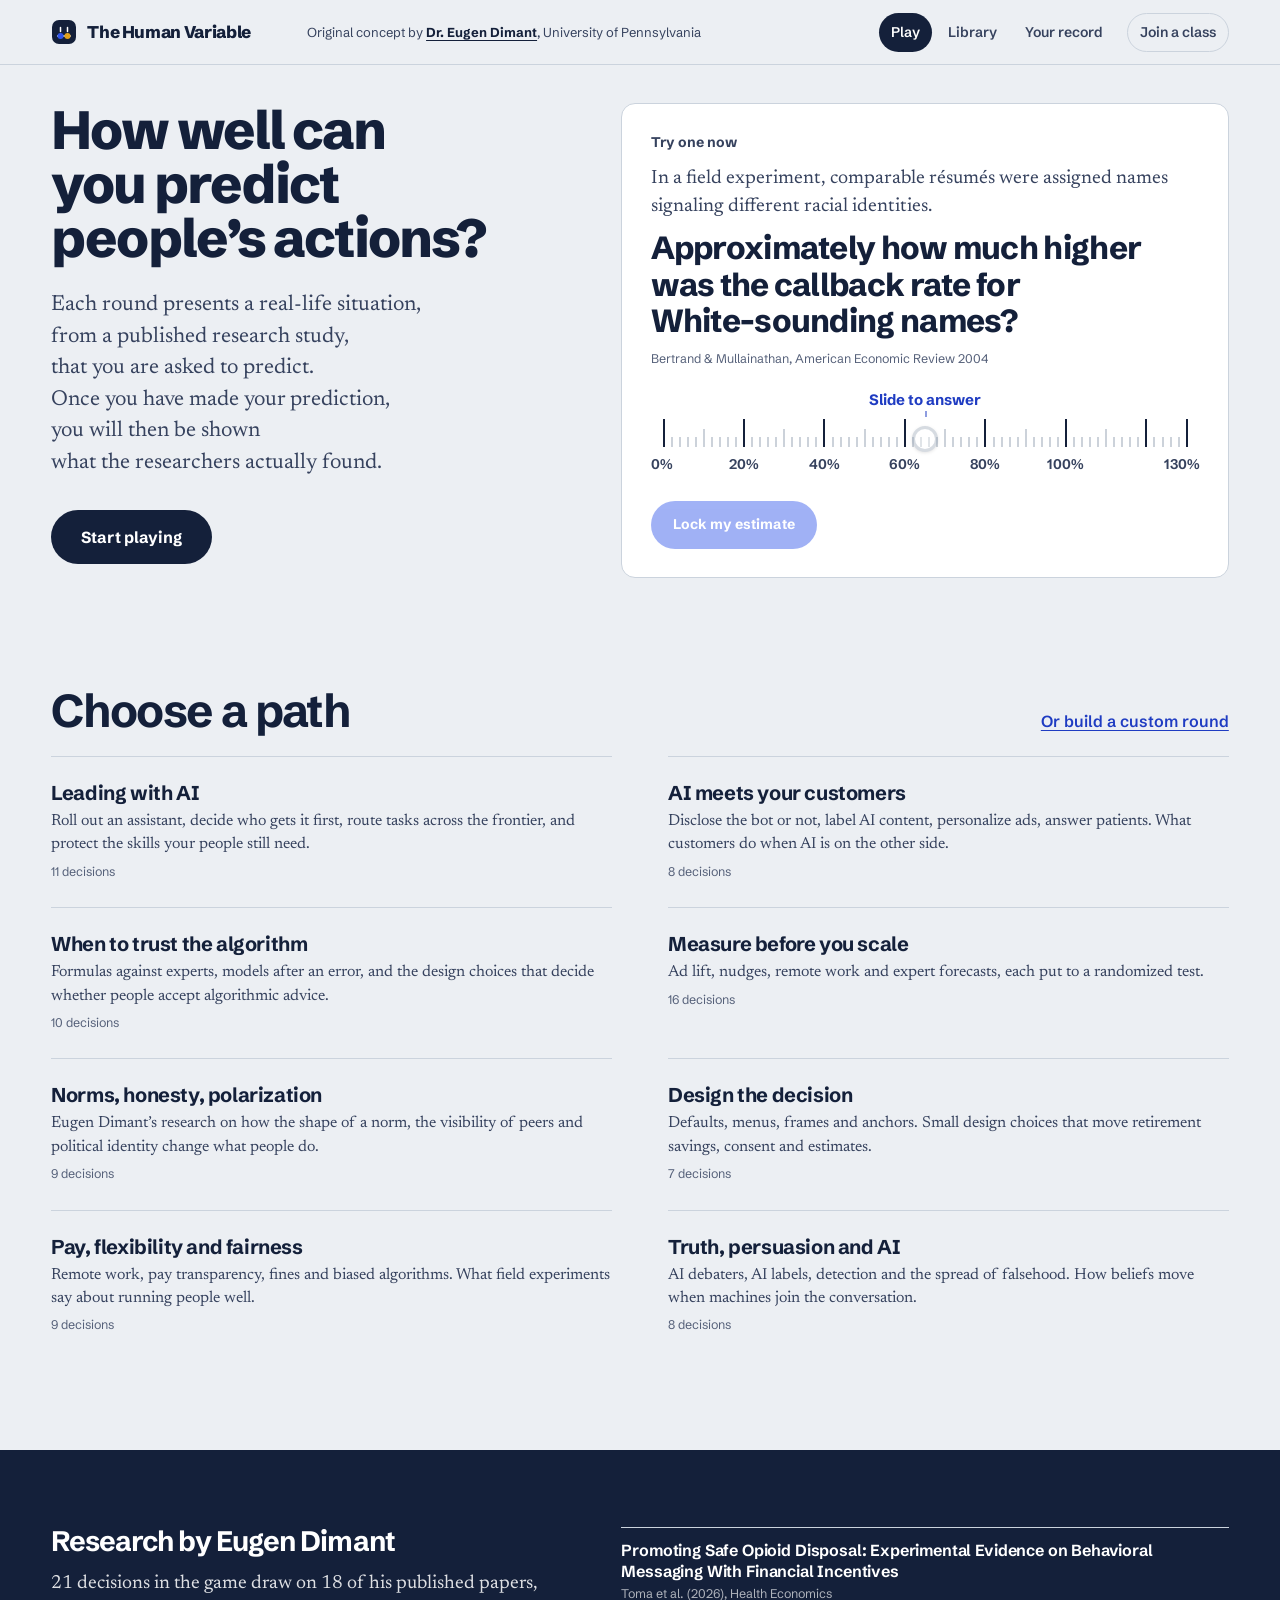
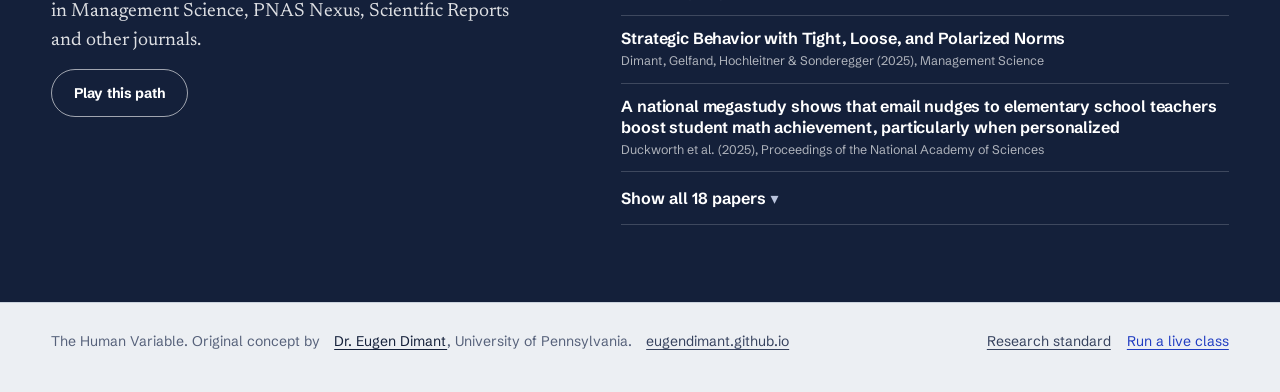
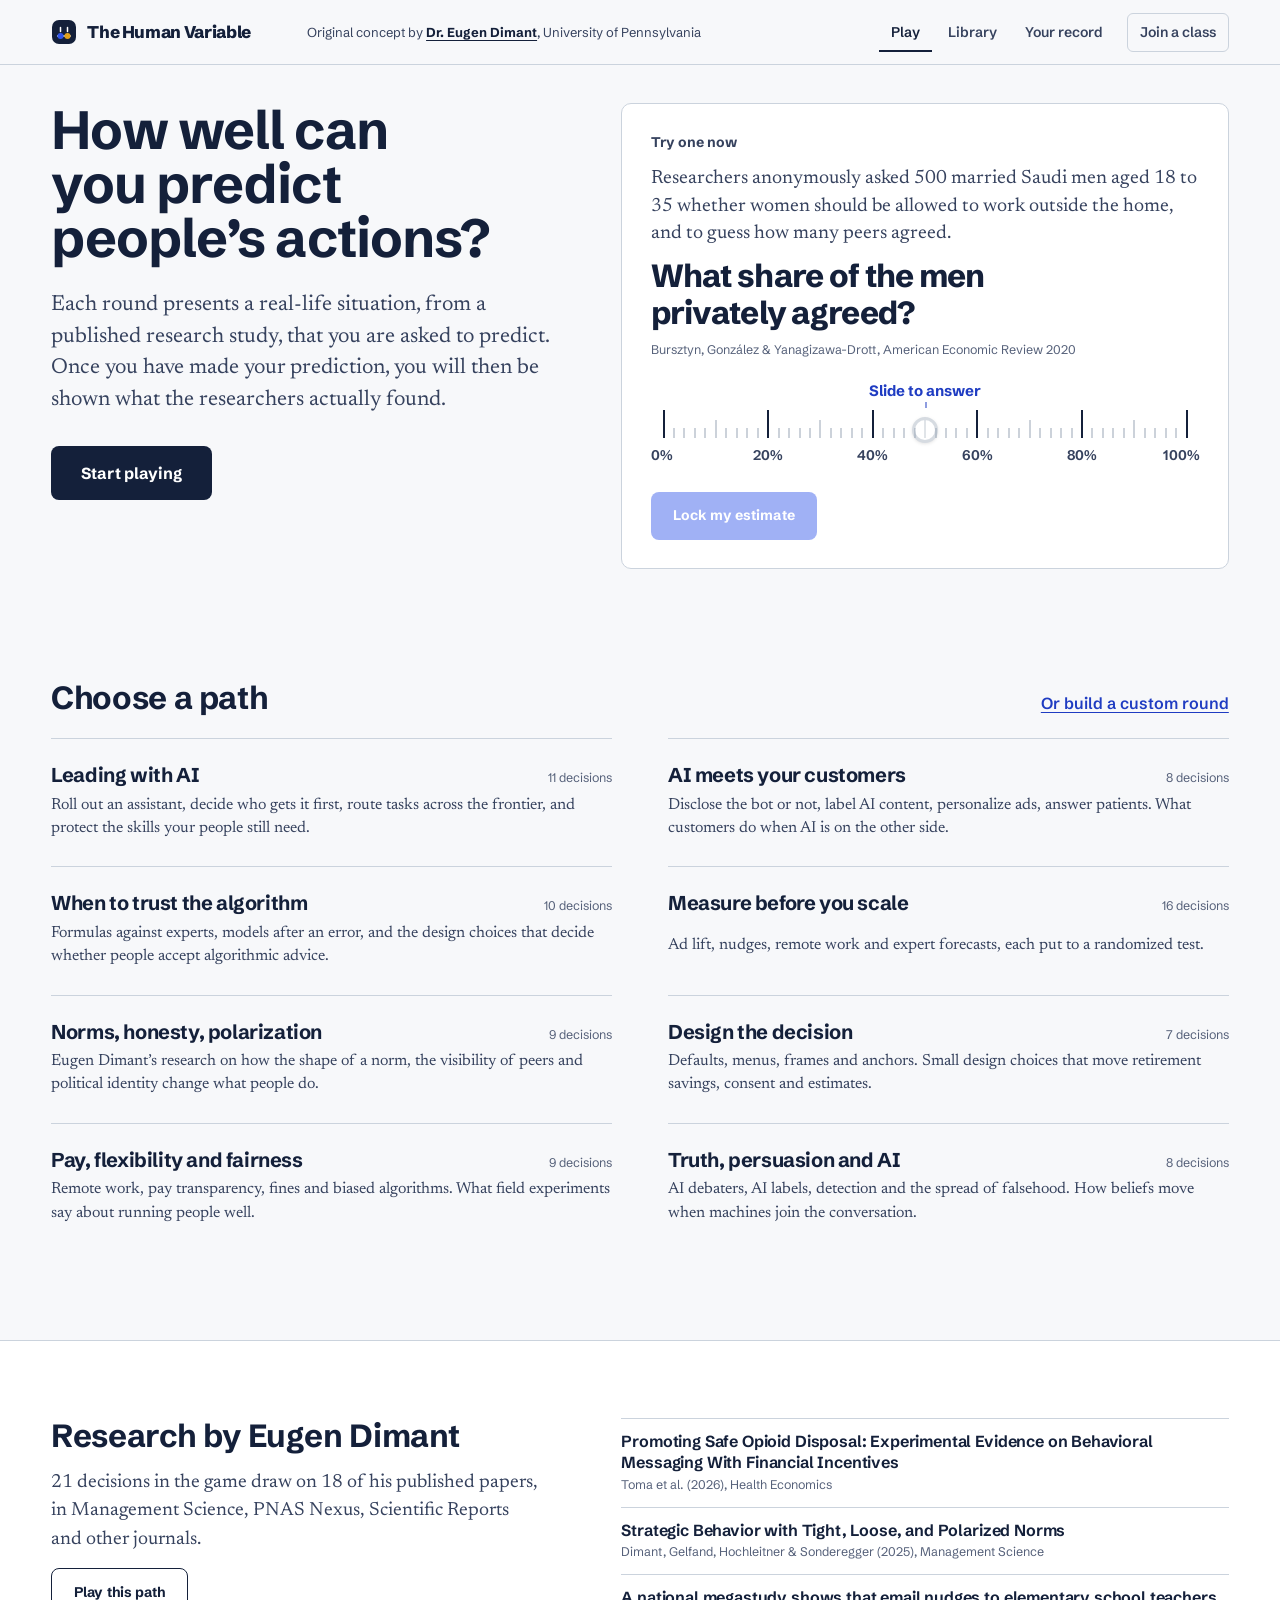
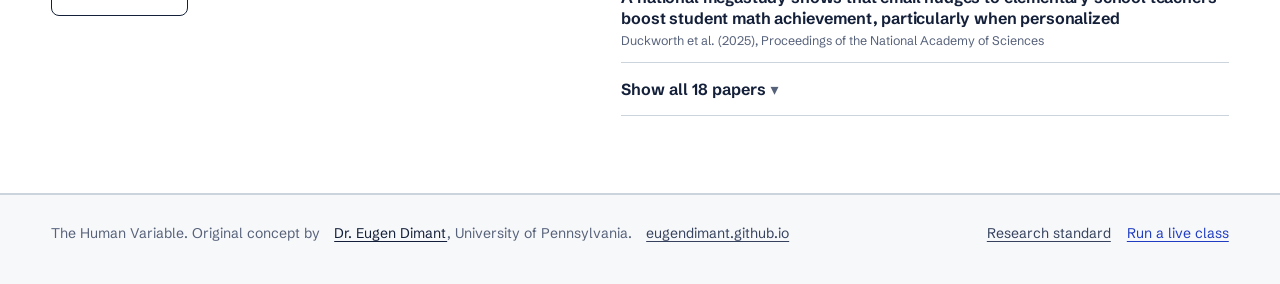
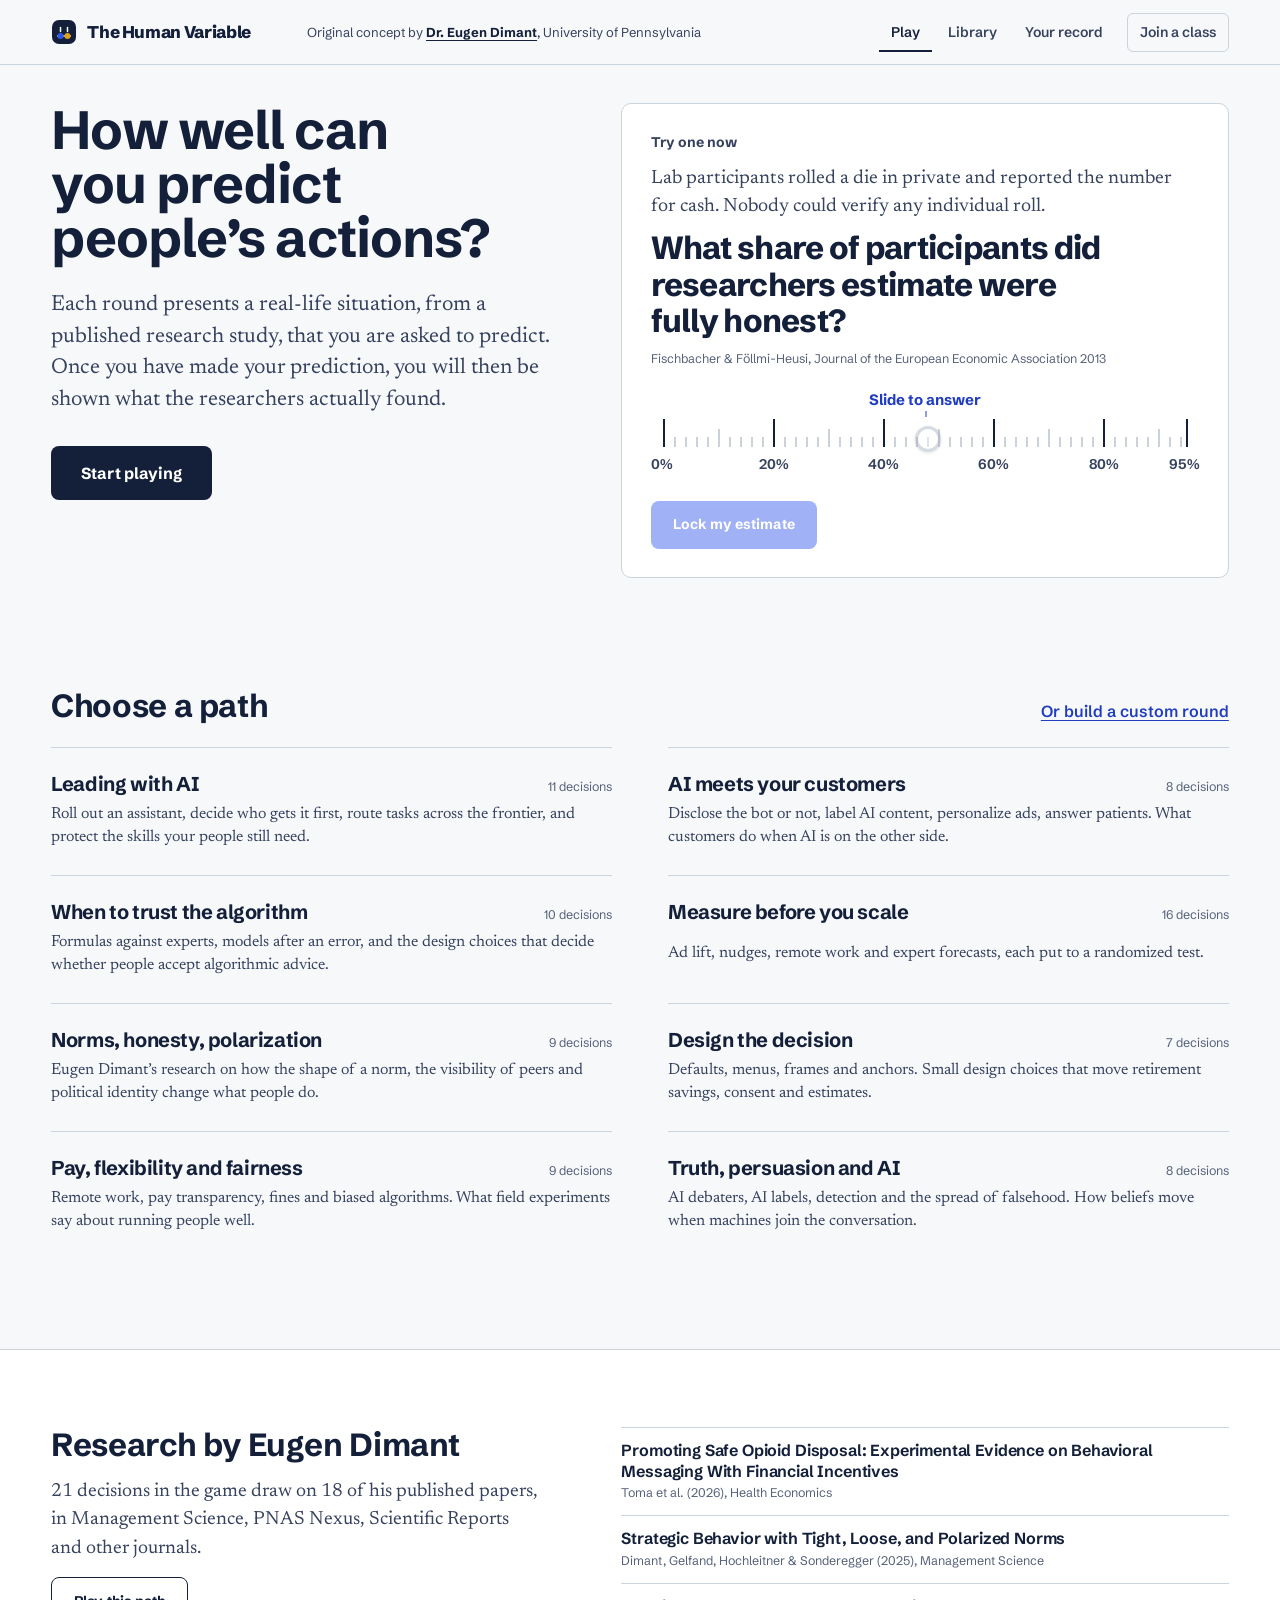
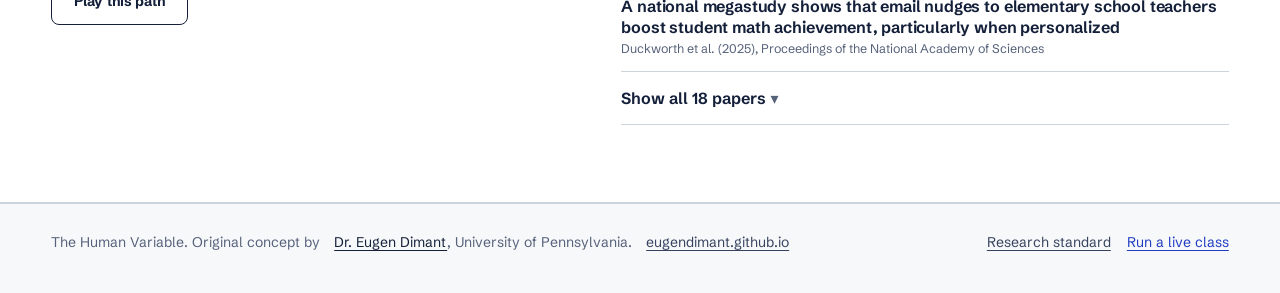
